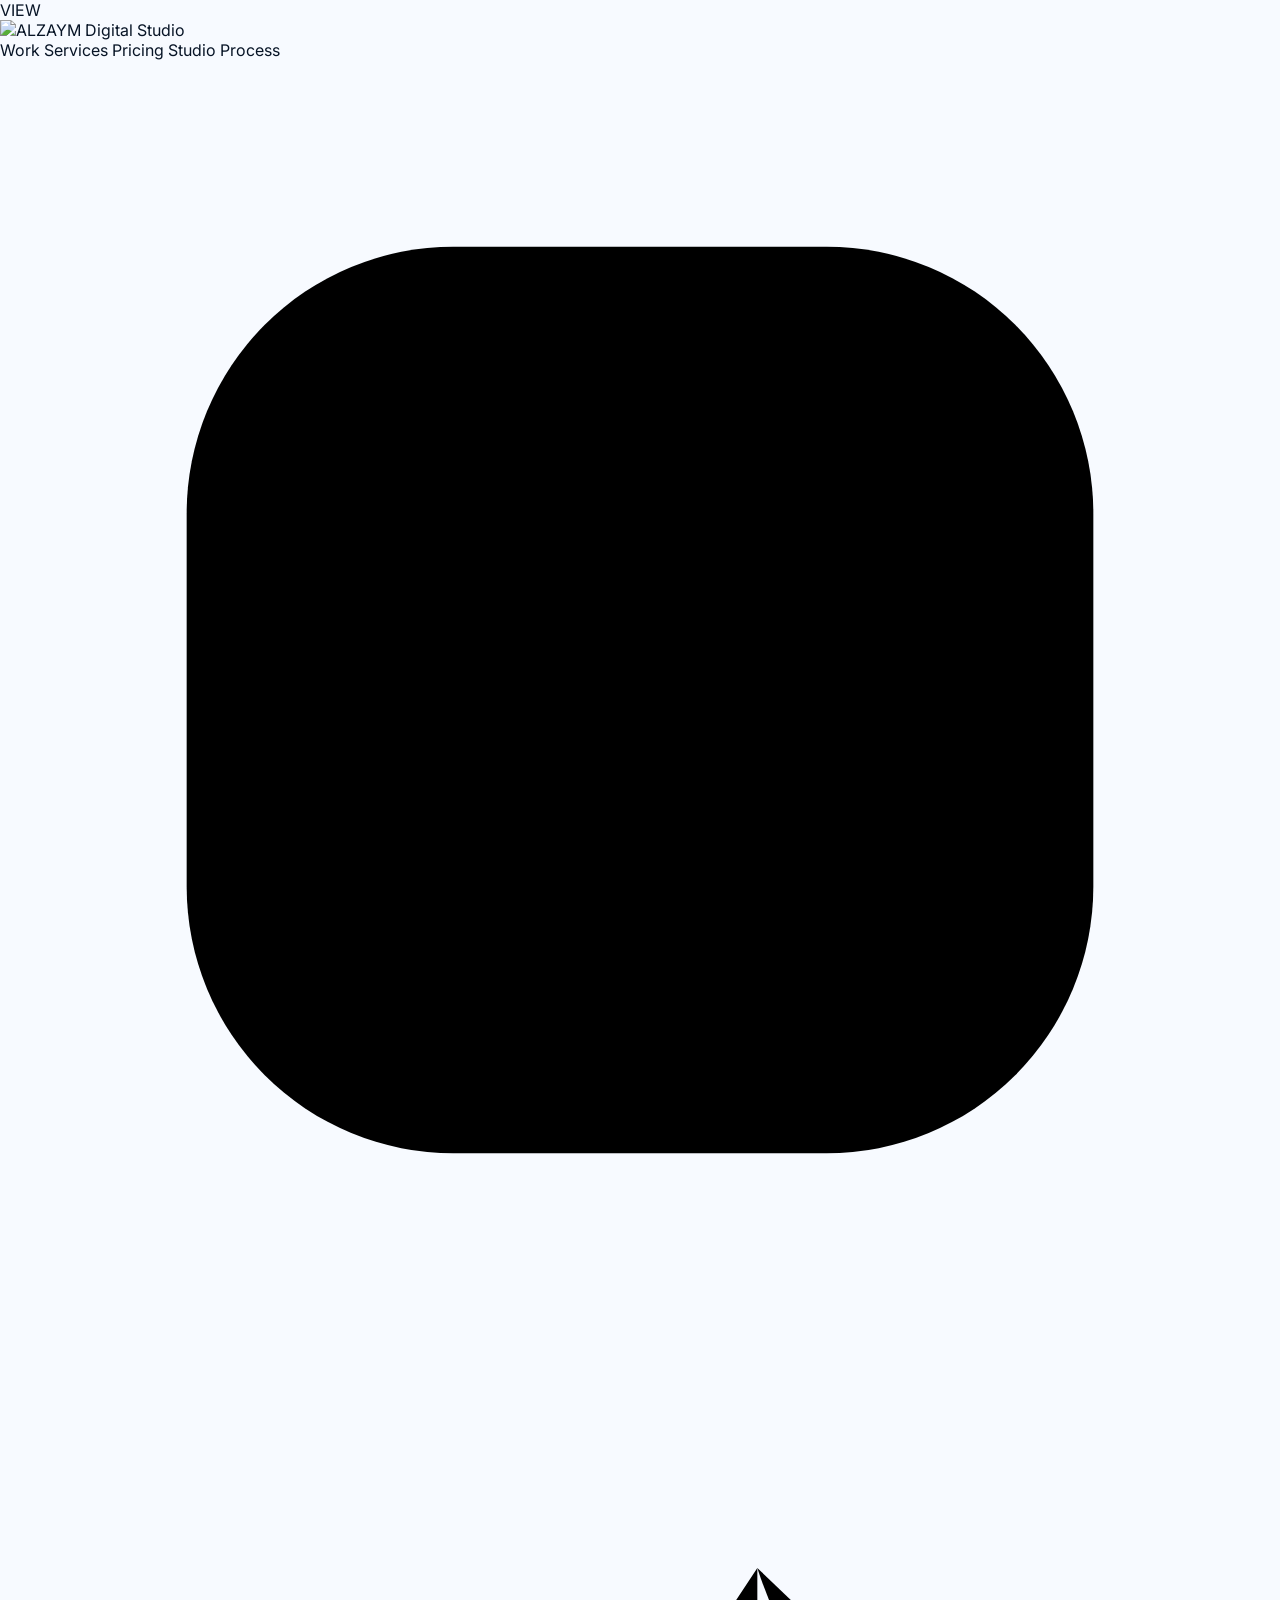
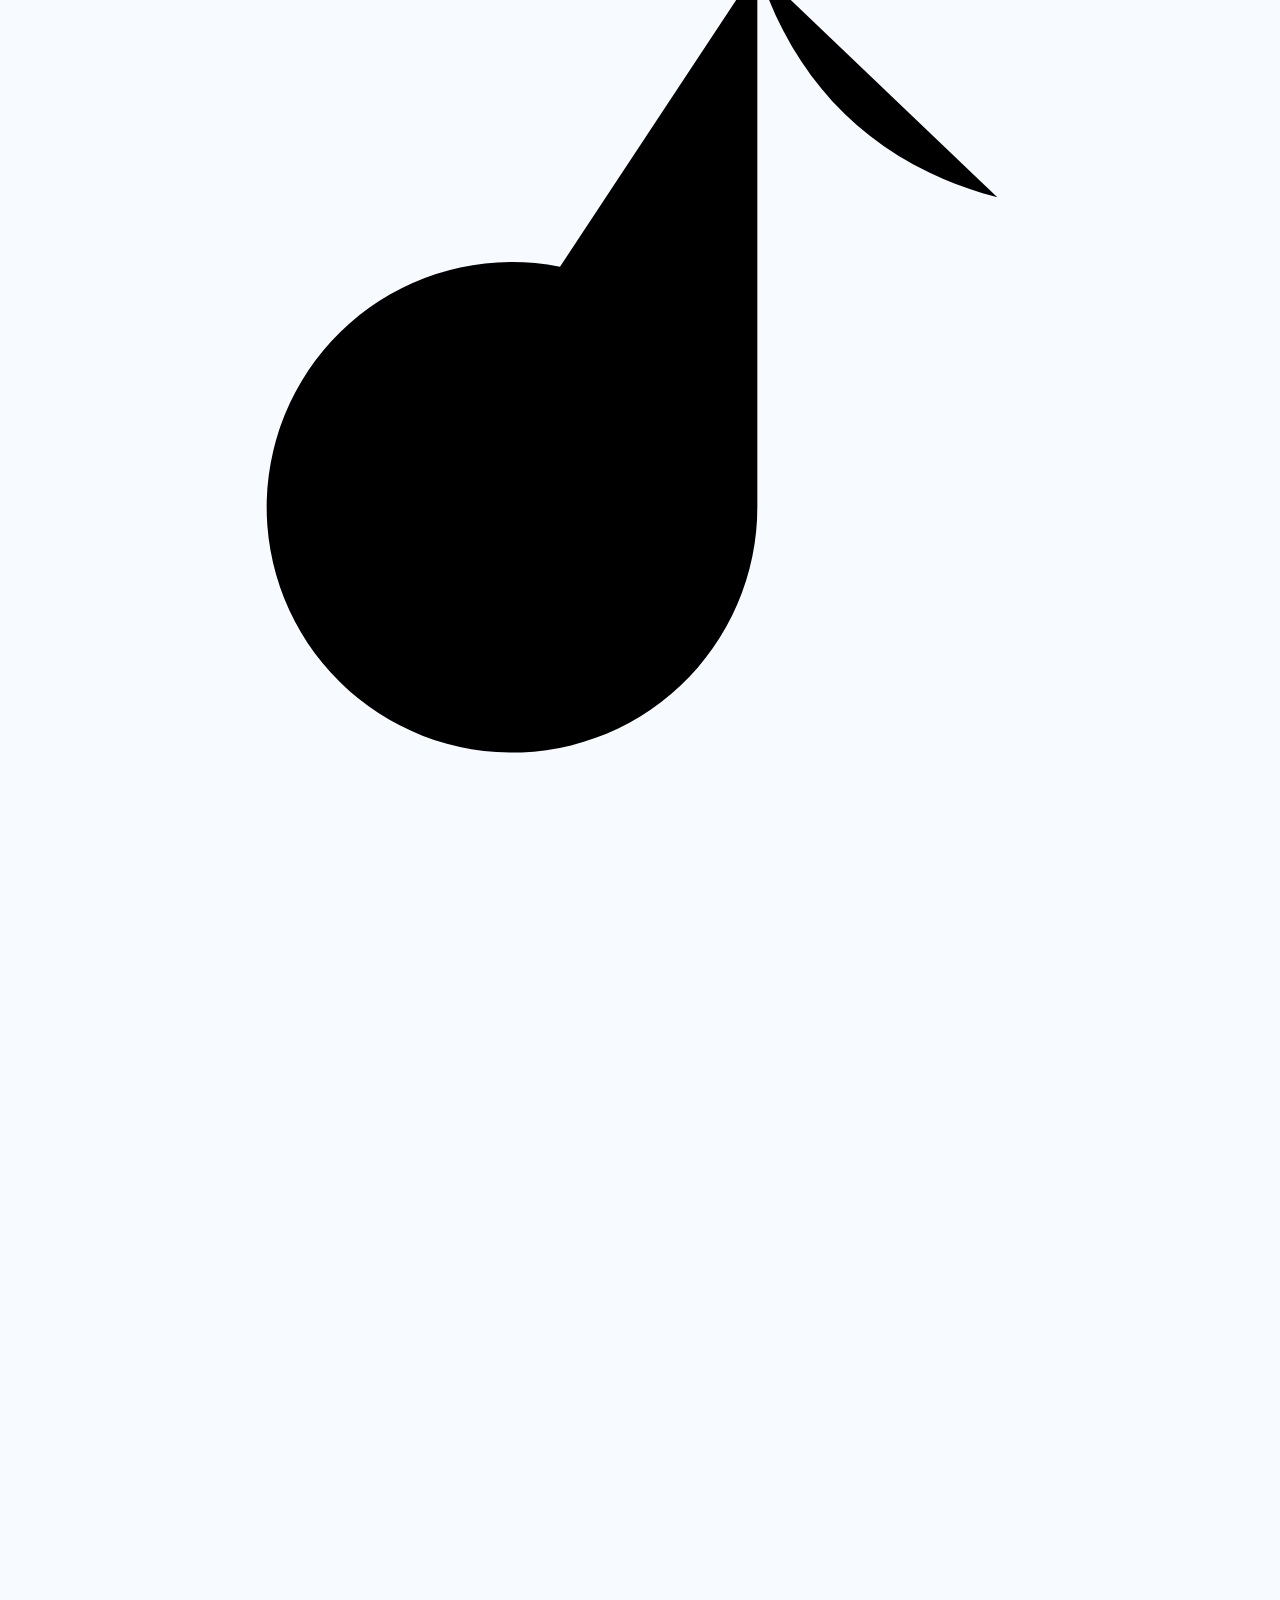
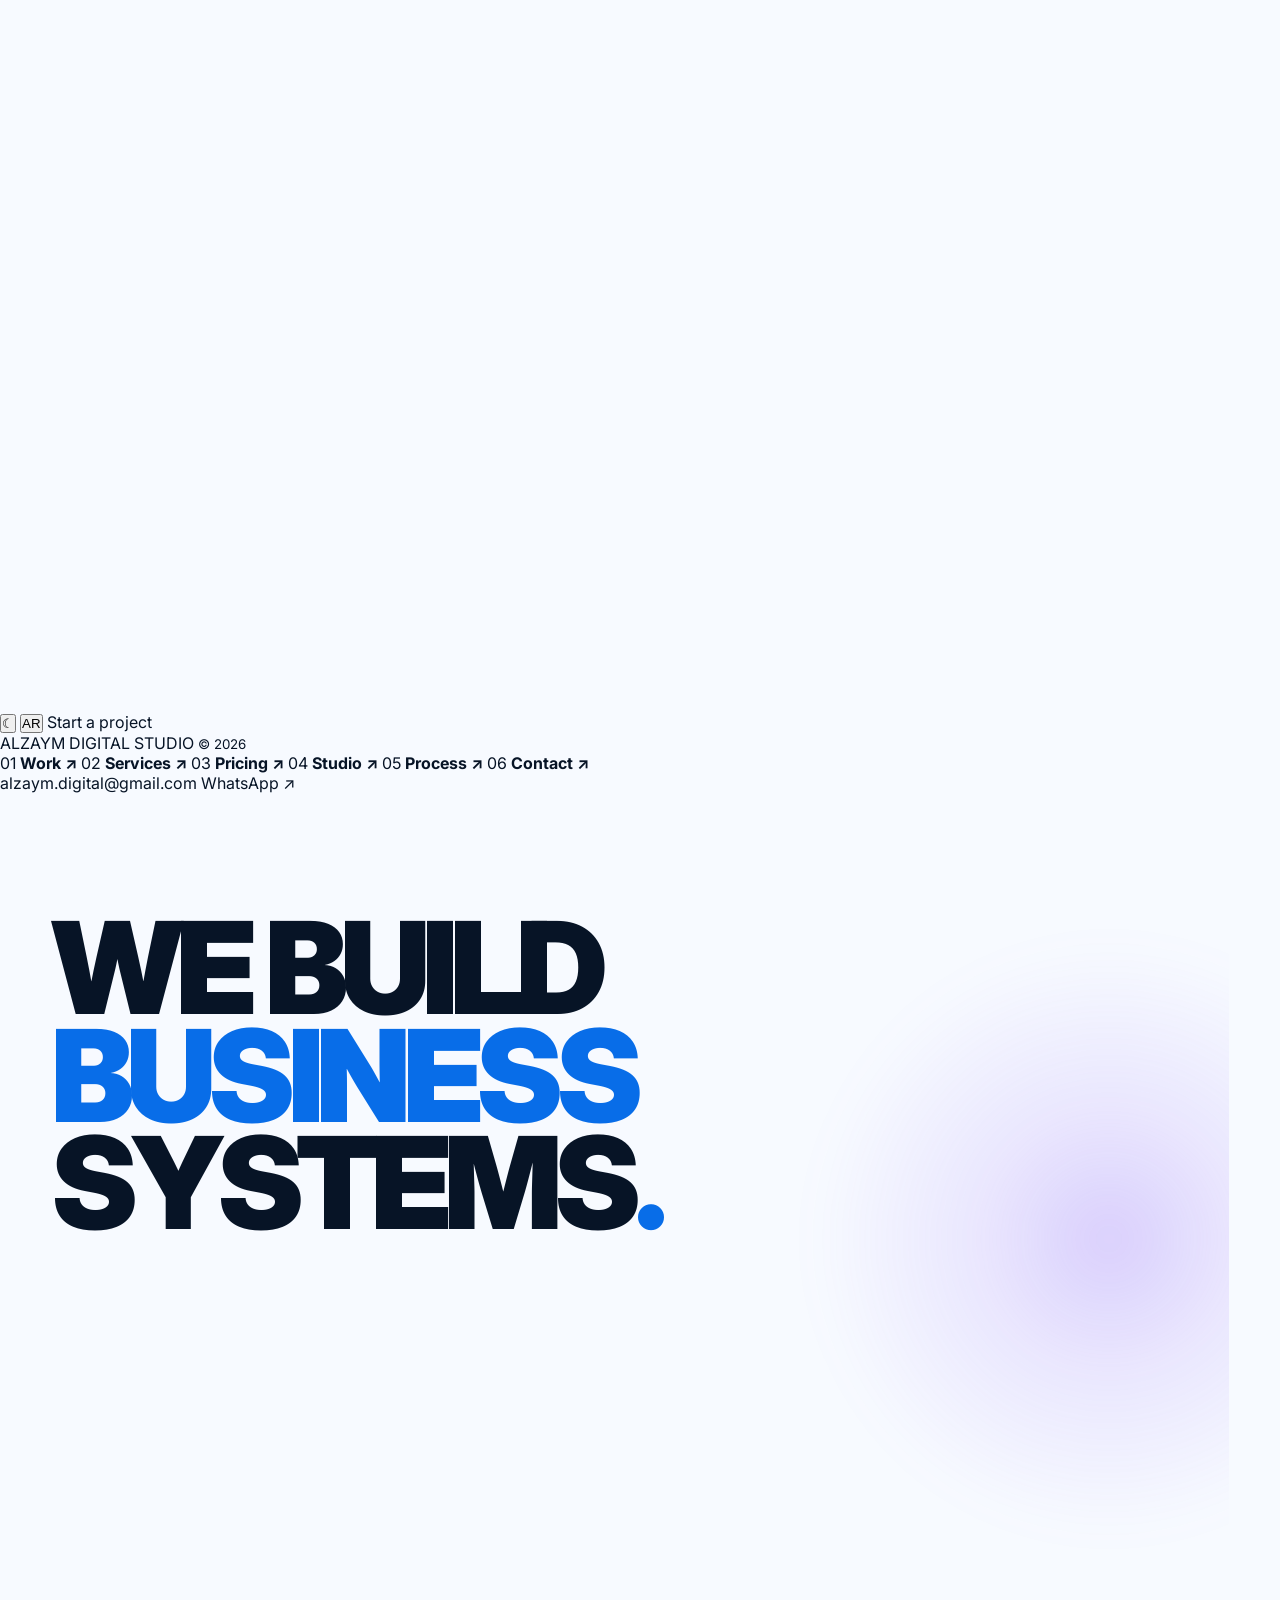
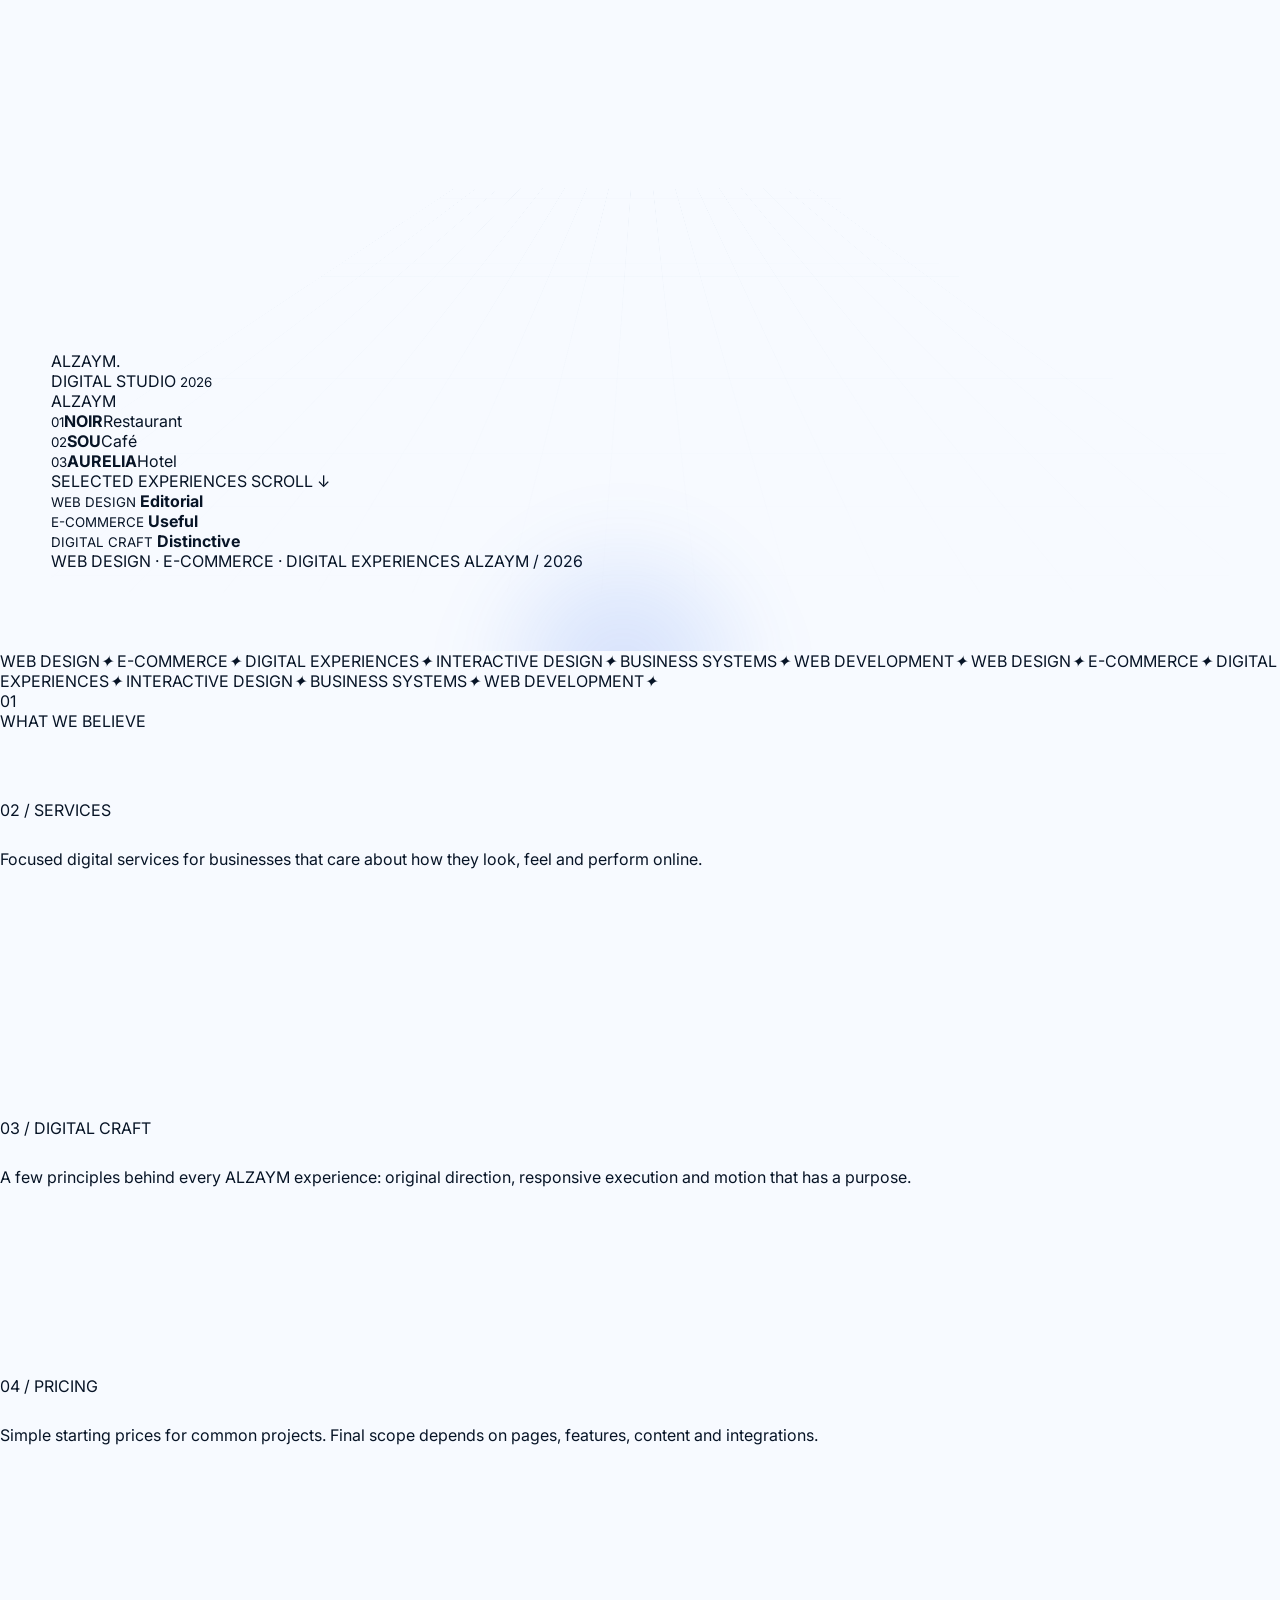
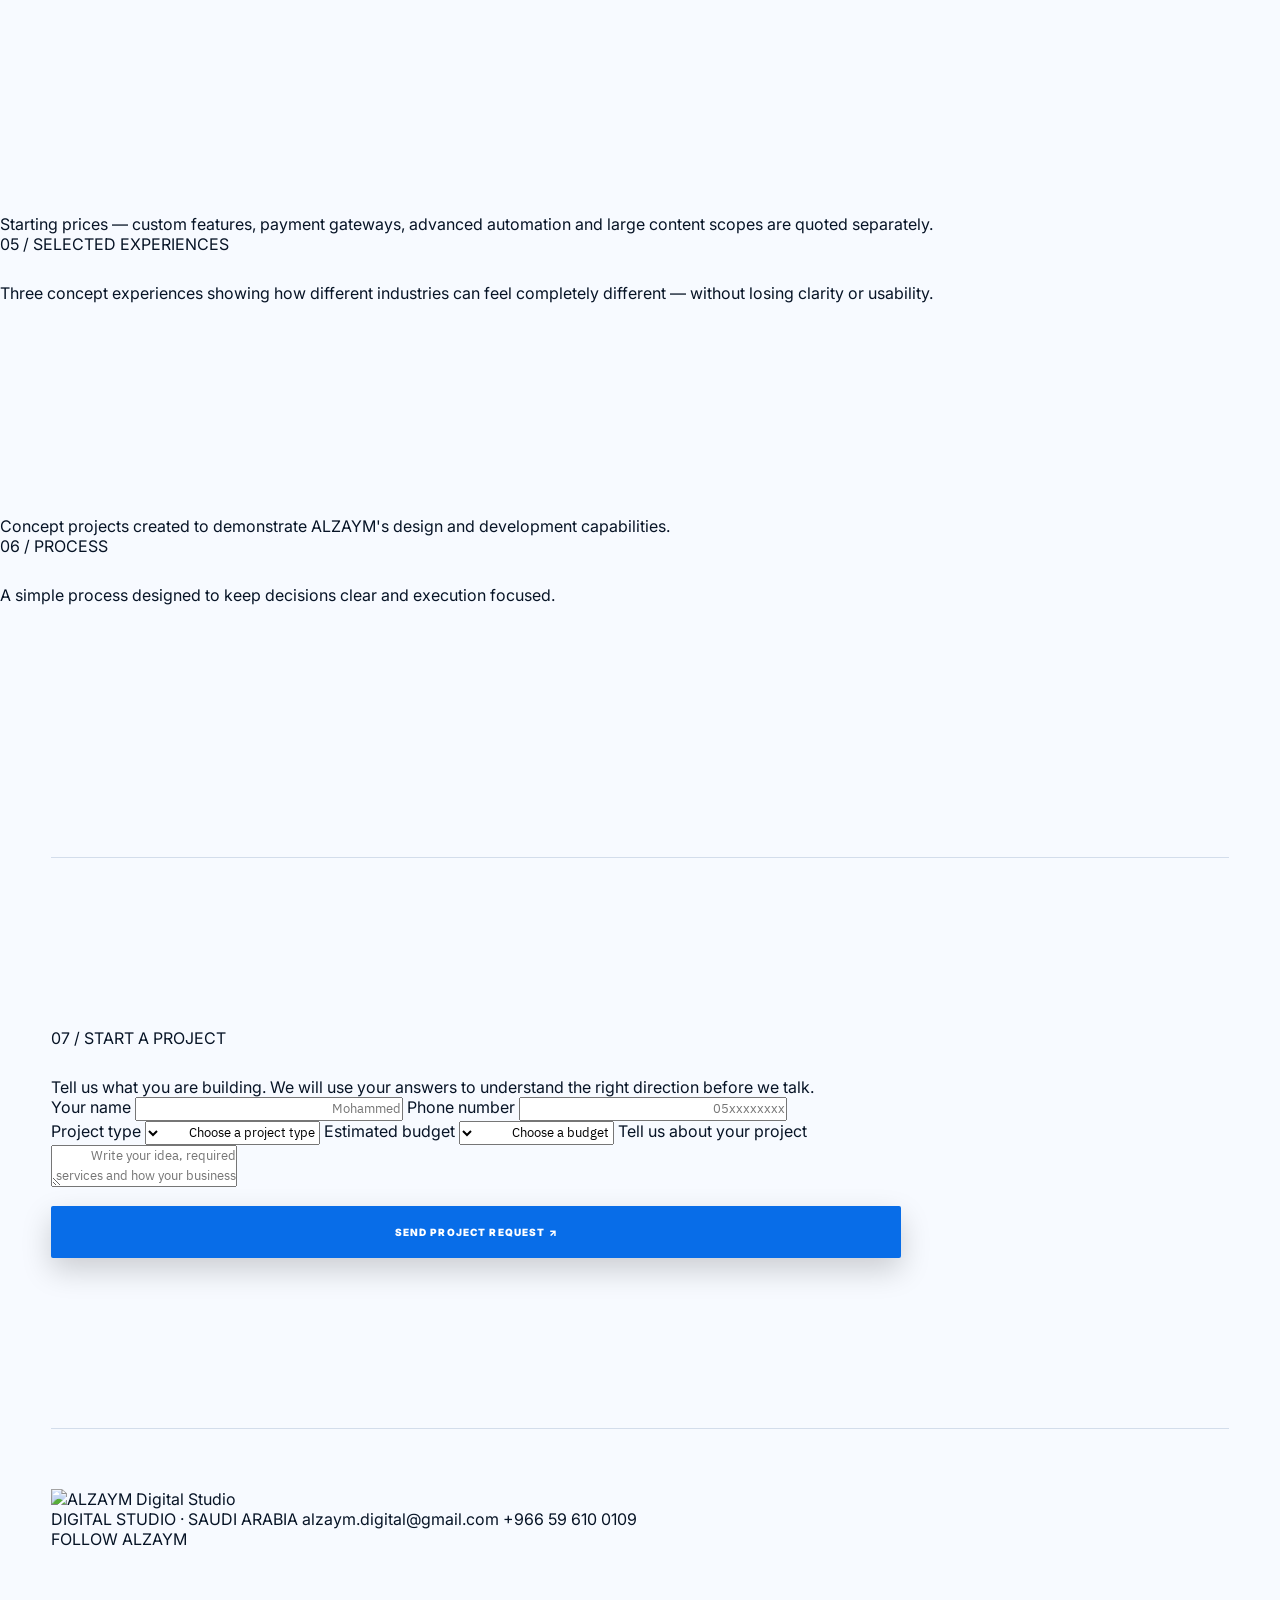
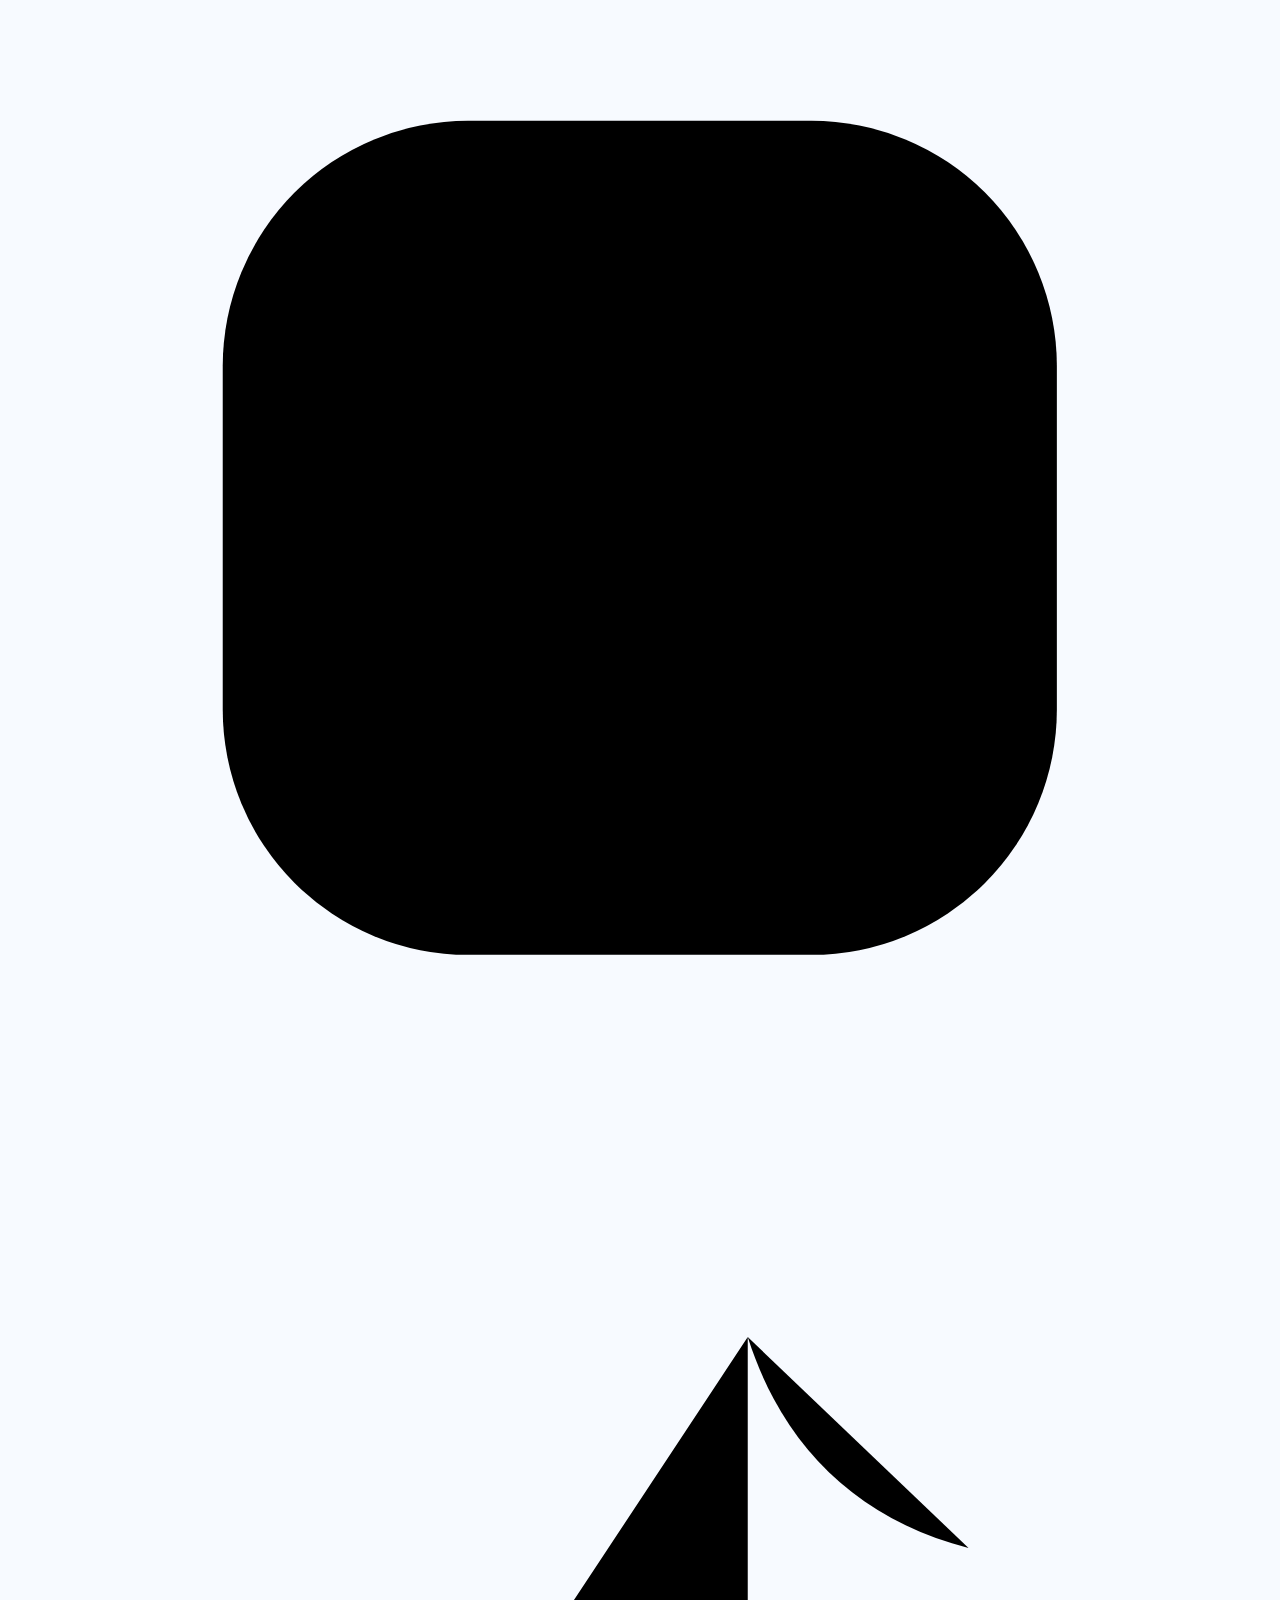
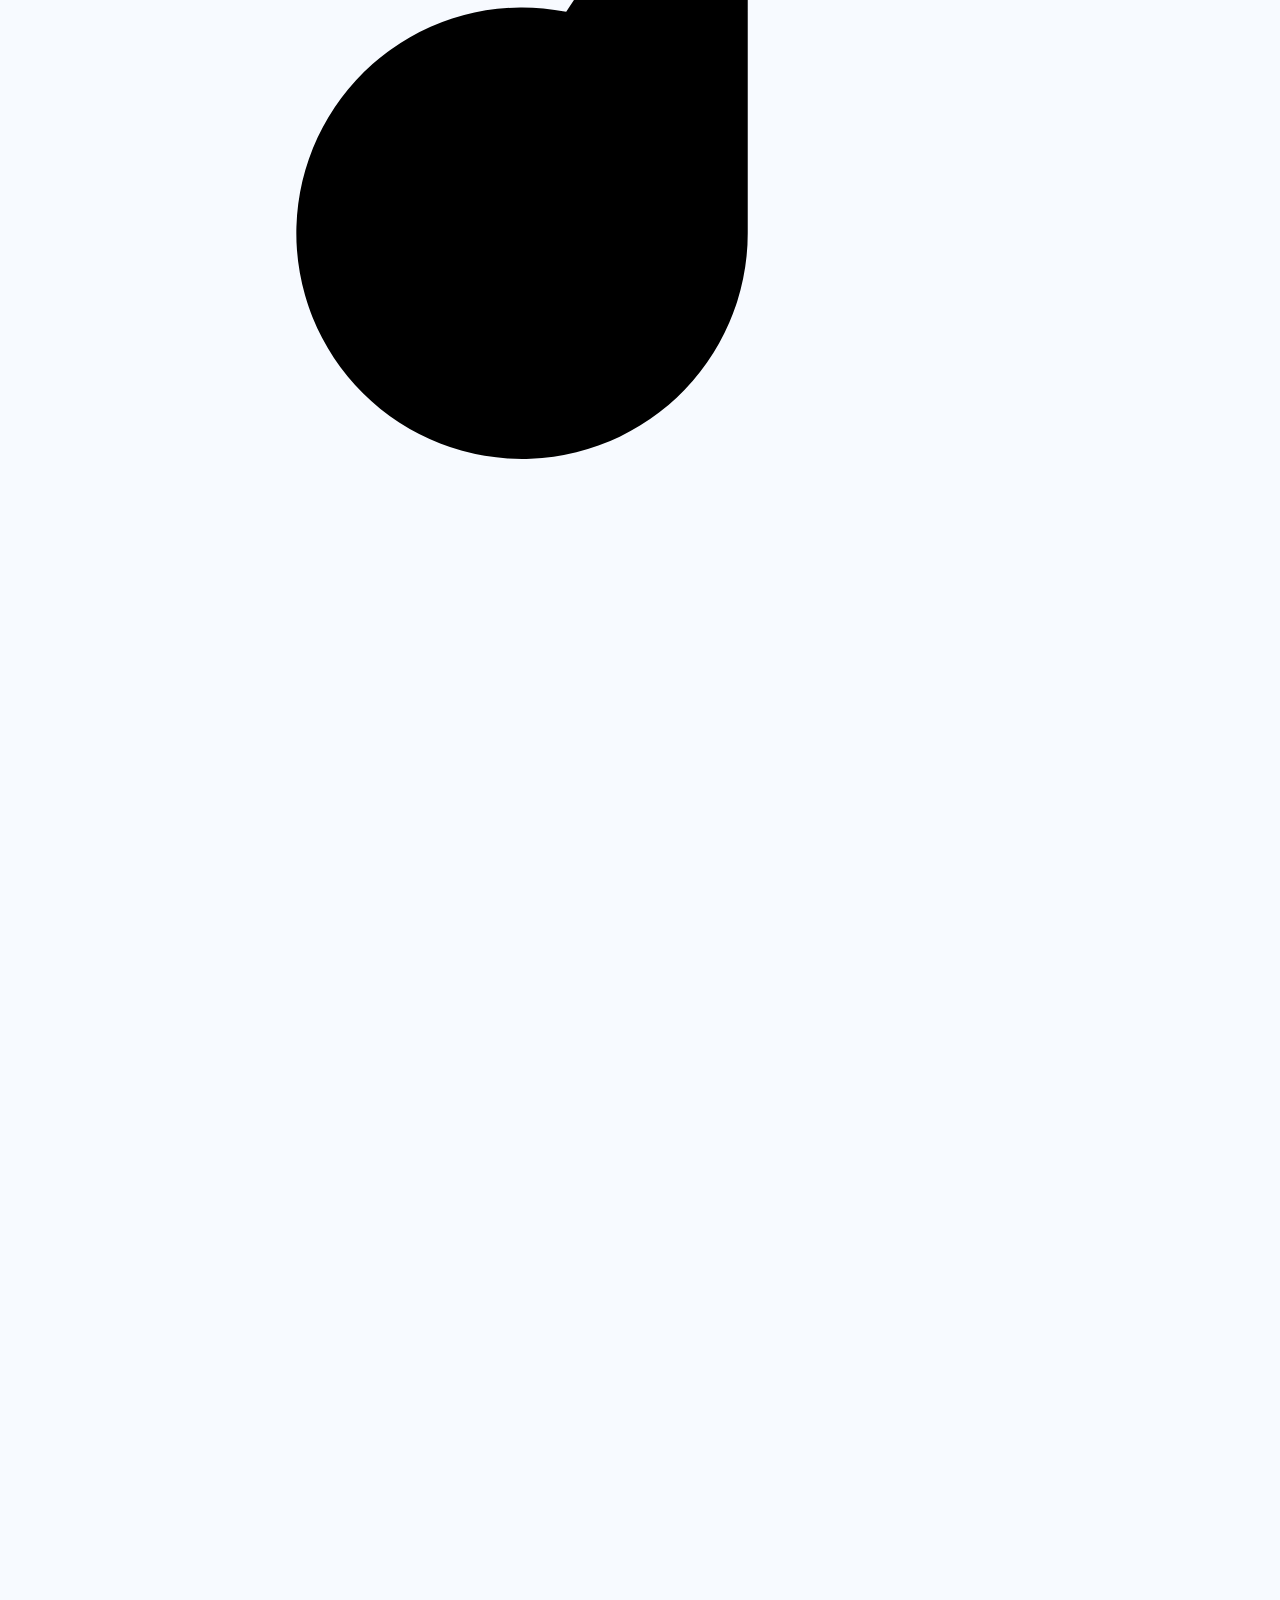
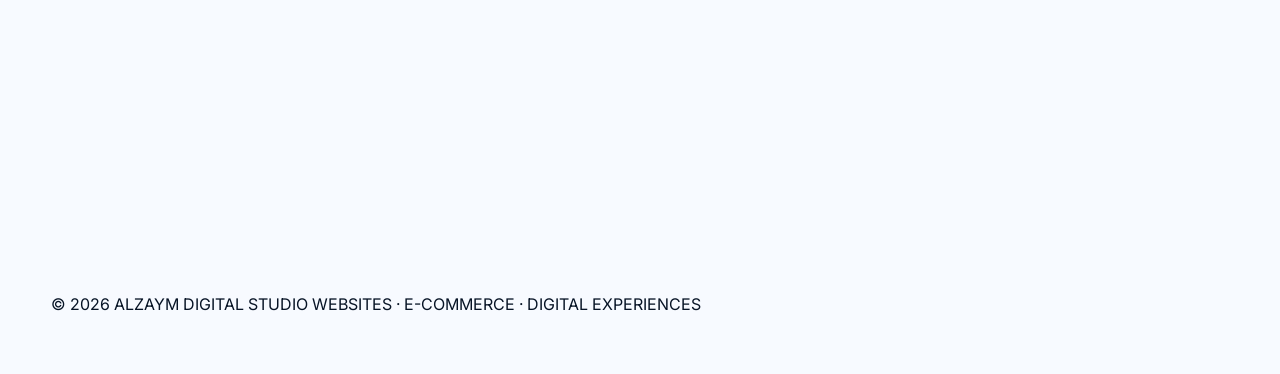
==== index.html @ ff6ffda8 "Update print statement from 'Hello' to 'Goodbye'" ====
<!DOCTYPE html>
<html lang="en" data-theme="dark">
<head>
  <meta charset="UTF-8">
  <meta name="viewport" content="width=device-width, initial-scale=1.0">

  <title>ALZAYM Digital Studio — Websites, E-commerce & Digital Experiences</title>
  <meta name="description" content="ALZAYM Digital Studio creates premium websites, e-commerce experiences and digital products for ambitious businesses in Saudi Arabia and beyond.">
  <meta name="author" content="ALZAYM Digital Studio">
  <meta name="robots" content="index, follow">

  <meta property="og:title" content="ALZAYM Digital Studio">
  <meta property="og:description" content="Websites, e-commerce and digital experiences with a distinctive point of view.">
  <meta property="og:type" content="website">

  <link rel="preconnect" href="https://fonts.googleapis.com">
  <link rel="preconnect" href="https://fonts.gstatic.com" crossorigin>
  <link href="https://fonts.googleapis.com/css2?family=DM+Sans:wght@300;400;500;600;700&family=IBM+Plex+Sans+Arabic:wght@300;400;500;600;700&family=Playfair+Display:ital,wght@0,500;1,500&display=swap" rel="stylesheet">

  <link rel="stylesheet" href="style.css">
</head>

<body>
  <div class="loader" id="loader">
    <img class="loader-logo" src="assets/alzaym-logo.png" alt="ALZAYM Digital Studio logo">
    <div class="loader-track"><i></i></div>
    <small>DIGITAL STUDIO</small>
  </div>

  <div class="cursor" id="cursor" aria-hidden="true"><span>VIEW</span></div>

  <header class="site-header" id="siteHeader">
    <a class="brand brand-logo" href="#home" aria-label="ALZAYM home"><img src="assets/alzaym-logo.png" alt="ALZAYM Digital Studio"></a>

    <nav class="desktop-nav" aria-label="Primary navigation">
      <a href="#work" data-copy-en="Work" data-copy-ar="الأعمال">Work</a>
      <a href="#services" data-copy-en="Services" data-copy-ar="الخدمات">Services</a>
      <a href="#pricing" data-copy-en="Pricing" data-copy-ar="الأسعار">Pricing</a>
      <a href="#studio" data-copy-en="Studio" data-copy-ar="الاستوديو">Studio</a>
      <a href="#process" data-copy-en="Process" data-copy-ar="الخطوات">Process</a>
    </nav>

    <div class="header-actions">

      <div class="social-links social-links-top" aria-label="Social media">
        <a class="social-icon" href="https://www.instagram.com/alzaym.digital" target="_blank" rel="noopener noreferrer" aria-label="ALZAYM on Instagram" title="Instagram">
          <svg viewBox="0 0 24 24" aria-hidden="true">
            <rect x="3.5" y="3.5" width="17" height="17" rx="5"></rect>
            <circle cx="12" cy="12" r="4"></circle>
            <circle class="fill-dot" cx="17.4" cy="6.7" r="1"></circle>
          </svg>
        </a>
        <a class="social-icon" href="https://www.tiktok.com/@alzaym.digital" target="_blank" rel="noopener noreferrer" aria-label="ALZAYM on TikTok" title="TikTok">
          <svg viewBox="0 0 24 24" aria-hidden="true">
            <path d="M14.2 4.2v10.1a4.6 4.6 0 1 1-3.7-4.5"></path>
            <path d="M14.2 4.2c.7 2.2 2.2 3.7 4.5 4.3"></path>
          </svg>
        </a>
        <a class="social-icon" href="https://x.com/alzaym_digital?s=11" target="_blank" rel="noopener noreferrer" aria-label="ALZAYM on X" title="X">
          <svg viewBox="0 0 24 24" aria-hidden="true">
            <path d="M5 4.5 19 19.5"></path>
            <path d="M19 4.5 5 19.5"></path>
          </svg>
        </a>
      </div>
      <button class="round-control" id="themeToggle" type="button" aria-label="Switch color theme">
        <span id="themeIcon">◐</span>
      </button>

      <button class="lang-control" id="languageToggle" type="button" aria-label="Switch language">
        AR
      </button>

      <a class="start-project" href="#project-form"
         data-copy-en="Start a project"
         data-copy-ar="ابدأ مشروعك">Start a project</a>

      <button class="menu-toggle" id="menuToggle" type="button"
              aria-label="Open menu" aria-expanded="false">
        <span></span><span></span>
      </button>
    </div>
  </header>

  <div class="mobile-menu" id="mobileMenu" aria-hidden="true">
    <div class="mobile-menu-inner">
      <div class="mobile-menu-top">
        <span>ALZAYM DIGITAL STUDIO</span>
        <small>© 2026</small>
      </div>

      <nav>
        <a href="#work">
          <span>01</span>
          <strong data-copy-en="Work" data-copy-ar="الأعمال">Work</strong>
          <b>↗</b>
        </a>
        <a href="#services">
          <span>02</span>
          <strong data-copy-en="Services" data-copy-ar="الخدمات">Services</strong>
          <b>↗</b>
        </a>
        <a href="#pricing">
          <span>03</span>
          <strong data-copy-en="Pricing" data-copy-ar="الأسعار">Pricing</strong>
          <b>↗</b>
        </a>
        <a href="#studio">
          <span>04</span>
          <strong data-copy-en="Studio" data-copy-ar="الاستوديو">Studio</strong>
          <b>↗</b>
        </a>
        <a href="#process">
          <span>05</span>
          <strong data-copy-en="Process" data-copy-ar="الخطوات">Process</strong>
          <b>↗</b>
        </a>
        <a href="#project-form">
          <span>06</span>
          <strong data-copy-en="Contact" data-copy-ar="تواصل">Contact</strong>
          <b>↗</b>
        </a>
      </nav>

      <div class="mobile-menu-foot">
        <a href="mailto:alzaym.digital@gmail.com">alzaym.digital@gmail.com</a>
        <a href="https://wa.me/966596100109" target="_blank" rel="noopener">WhatsApp ↗</a>
      </div>
    </div>
  </div>

  <main>
    <section class="hero" id="home">
      <div class="hero-grid" aria-hidden="true"></div>
      <div class="hero-ambient hero-ambient-a" aria-hidden="true"></div>
      <div class="hero-ambient hero-ambient-b" aria-hidden="true"></div>

      <div class="hero-copy">
        <p class="eyebrow reveal"
           data-copy-en="INDEPENDENT DIGITAL STUDIO · SAUDI ARABIA"
           data-copy-ar="استوديو رقمي مستقل · المملكة العربية السعودية">
          INDEPENDENT DIGITAL STUDIO · SAUDI ARABIA
        </p>

        <h1 class="hero-title" aria-label="We create digital experiences">
          <span class="title-mask"><span data-copy-en="WE CREATE" data-copy-ar="نصنع">WE CREATE</span></span>
          <span class="title-mask"><span data-copy-en="DIGITAL" data-copy-ar="تجارب">DIGITAL</span></span>
          <span class="title-mask serif"><em data-copy-en="Experiences." data-copy-ar="رقمية.">Experiences.</em></span>
        </h1>

        <p class="hero-description reveal"
           data-copy-en="Premium websites, e-commerce and digital products shaped around your brand — designed to feel distinctive, useful and memorable."
           data-copy-ar="نصمم مواقع ومتاجر ومنتجات رقمية راقية مبنية حول هوية مشروعك، لتكون مميزة وعملية وسهلة التذكر.">
          Premium websites, e-commerce and digital products shaped around your brand — designed to feel distinctive, useful and memorable.
        </p>

        <div class="hero-actions reveal">
          <a class="primary-cta" href="#work"
             data-copy-en="Explore what we can build"
             data-copy-ar="اكتشف ما يمكننا بناؤه">
            Explore what we can build
          </a>

          <a class="text-cta" href="#project-form"
             data-copy-en="Start a project ↗"
             data-copy-ar="ابدأ مشروعك ↗">
            Start a project ↗
          </a>
        </div>
      </div>

      <div class="gateway" id="gateway" aria-hidden="true">
        <div class="gateway-orbit orbit-one"></div>
        <div class="gateway-orbit orbit-two"></div>

        <div class="gateway-stage" id="gatewayStage">
          <div class="device">
            <div class="device-cap">
              <span>ALZAYM.</span>
              <i></i>
            </div>

            <div class="device-screen">
              <div class="screen-head">
                <span>DIGITAL STUDIO</span>
                <small>2026</small>
              </div>

              <div class="screen-title">ALZAYM</div>
              <div class="screen-rule"></div>

              <div class="screen-projects">
                <div class="mini-project mini-noir">
                  <small>01</small><strong>NOIR</strong><span>Restaurant</span>
                </div>
                <div class="mini-project mini-sou">
                  <small>02</small><strong>SOU</strong><span>Café</span>
                </div>
                <div class="mini-project mini-aurelia">
                  <small>03</small><strong>AURELIA</strong><span>Hotel</span>
                </div>
              </div>

              <div class="screen-footer">
                <span>SELECTED EXPERIENCES</span>
                <span>SCROLL ↓</span>
              </div>
            </div>
          </div>

          <div class="glass-tag tag-one">
            <small>WEB DESIGN</small>
            <strong>Editorial</strong>
          </div>

          <div class="glass-tag tag-two">
            <small>E-COMMERCE</small>
            <strong>Useful</strong>
          </div>

          <div class="glass-tag tag-three">
            <small>DIGITAL CRAFT</small>
            <strong>Distinctive</strong>
          </div>
        </div>
      </div>

      <div class="hero-bottomline">
        <span>WEB DESIGN · E-COMMERCE · DIGITAL EXPERIENCES</span>
        <span>ALZAYM / 2026</span>
      </div>
    </section>

    <section class="marquee" aria-label="ALZAYM services">
      <div class="marquee-track">
        <span>WEB DESIGN</span><i>✦</i>
        <span>E-COMMERCE</span><i>✦</i>
        <span>DIGITAL EXPERIENCES</span><i>✦</i>
        <span>INTERACTIVE DESIGN</span><i>✦</i>
        <span>BUSINESS SYSTEMS</span><i>✦</i>
        <span>WEB DEVELOPMENT</span><i>✦</i>

        <span>WEB DESIGN</span><i>✦</i>
        <span>E-COMMERCE</span><i>✦</i>
        <span>DIGITAL EXPERIENCES</span><i>✦</i>
        <span>INTERACTIVE DESIGN</span><i>✦</i>
        <span>BUSINESS SYSTEMS</span><i>✦</i>
        <span>WEB DEVELOPMENT</span><i>✦</i>
      </div>
    </section>

    <section class="studio-intro page-section" id="studio">
      <div class="section-index">01</div>

      <div class="intro-heading">
        <p class="section-kicker"
           data-copy-en="WHAT WE BELIEVE"
           data-copy-ar="فلسفتنا">WHAT WE BELIEVE</p>

        <h2 class="section-title reveal">
          <span data-copy-en="NOT JUST" data-copy-ar="ليس مجرد">NOT JUST</span>
          <em data-copy-en="another website." data-copy-ar="موقع آخر.">another website.</em>
        </h2>
      </div>

      <p class="section-copy reveal"
         data-copy-en="We design digital experiences with a clear point of view. Every page, interaction and transition should feel intentional — never generic, never copied, never made just to fill space."
         data-copy-ar="نصمم التجربة الرقمية برؤية واضحة. كل صفحة وحركة وانتقال لها سبب، بعيدًا عن القوالب المكررة والتفاصيل التي لا تخدم المشروع.">
        We design digital experiences with a clear point of view. Every page, interaction and transition should feel intentional — never generic, never copied, never made just to fill space.
      </p>
    </section>

    <section class="services-section page-section" id="services">
      <div class="section-head">
        <div>
          <span class="section-kicker">02 / SERVICES</span>
          <h2 class="section-title reveal">
            <span data-copy-en="WHAT WE" data-copy-ar="ماذا">WHAT WE</span>
            <em data-copy-en="build." data-copy-ar="نبني.">build.</em>
          </h2>
        </div>

        <p data-copy-en="Focused digital services for businesses that care about how they look, feel and perform online."
           data-copy-ar="خدمات رقمية مركزة للمشاريع التي تهتم بالشكل والتجربة والأداء على الإنترنت.">
          Focused digital services for businesses that care about how they look, feel and perform online.
        </p>
      </div>

      <div class="service-grid">
        <article class="service-card reveal">
          <span class="service-number">01</span>
          <div>
            <h3 data-copy-en="Websites" data-copy-ar="المواقع">Websites</h3>
            <p data-copy-en="Custom websites with strong visual direction, responsive layouts and purposeful interactions."
               data-copy-ar="مواقع مخصصة بهوية بصرية قوية، تصميم متجاوب وتفاعلات مدروسة.">
              Custom websites with strong visual direction, responsive layouts and purposeful interactions.
            </p>
          </div>
          <b>↗</b>
        </article>

        <article class="service-card reveal">
          <span class="service-number">02</span>
          <div>
            <h3 data-copy-en="E-commerce" data-copy-ar="المتاجر الإلكترونية">E-commerce</h3>
            <p data-copy-en="Online stores designed around browsing, trust, checkout and a smoother buying experience."
               data-copy-ar="متاجر إلكترونية مبنية حول سهولة التصفح والثقة والدفع وتجربة شراء أفضل.">
              Online stores designed around browsing, trust, checkout and a smoother buying experience.
            </p>
          </div>
          <b>↗</b>
        </article>

        <article class="service-card reveal">
          <span class="service-number">03</span>
          <div>
            <h3 data-copy-en="Digital systems" data-copy-ar="الأنظمة الرقمية">Digital systems</h3>
            <p data-copy-en="Useful digital tools for ordering, loyalty, delivery, dashboards and business workflows."
               data-copy-ar="أدوات رقمية عملية للطلبات والولاء والتوصيل ولوحات التحكم وسير العمل.">
              Useful digital tools for ordering, loyalty, delivery, dashboards and business workflows.
            </p>
          </div>
          <b>↗</b>
        </article>
      </div>
    </section>


    <section class="capabilities-section page-section" id="capabilities">
      <div class="section-head">
        <div>
          <span class="section-kicker">03 / DIGITAL CRAFT</span>
          <h2 class="section-title reveal">
            <span data-copy-en="BUILT WITH" data-copy-ar="مصمم">BUILT WITH</span>
            <em data-copy-en="intention." data-copy-ar="بعناية.">intention.</em>
          </h2>
        </div>
        <p
          data-copy-en="A few principles behind every ALZAYM experience: original direction, responsive execution and motion that has a purpose."
          data-copy-ar="ثلاثة مبادئ خلف كل تجربة من ALZAYM: اتجاه بصري أصلي، تنفيذ متجاوب، وحركة لها وظيفة واضحة.">
          A few principles behind every ALZAYM experience: original direction, responsive execution and motion that has a purpose.
        </p>
      </div>

      <div class="glow-card-grid">
        <article class="glow-feature reveal" style="--card-gradient:linear-gradient(137deg,#C66A43 0%,#D9A37B 48%,#B79762 100%)">
          <div class="glow-feature-aura"></div>
          <div class="glow-feature-card">
            <div class="glow-icon" aria-hidden="true">↗</div>
            <div>
              <h3 data-copy-en="Original direction" data-copy-ar="اتجاه أصلي">Original direction</h3>
              <p data-copy-en="No recycled AI look. Every project gets its own composition, typography and visual system."
                 data-copy-ar="لا نعتمد مظهرًا مكررًا. كل مشروع يحصل على تكوين وخطوط ونظام بصري يناسب هويته.">
                No recycled AI look. Every project gets its own composition, typography and visual system.
              </p>
            </div>
          </div>
        </article>

        <article class="glow-feature reveal" style="--card-gradient:linear-gradient(137deg,#F2EEE6 0%,#B79762 46%,#747963 100%)">
          <div class="glow-feature-aura"></div>
          <div class="glow-feature-card">
            <div class="glow-icon" aria-hidden="true">◇</div>
            <div>
              <h3 data-copy-en="Every screen" data-copy-ar="لكل شاشة">Every screen</h3>
              <p data-copy-en="Desktop, tablet and mobile are designed as one experience — not a desktop page squeezed smaller."
                 data-copy-ar="الكمبيوتر والجهاز اللوحي والجوال تُصمم كتجربة واحدة، وليس مجرد تصغير لصفحة الكمبيوتر.">
                Desktop, tablet and mobile are designed as one experience — not a desktop page squeezed smaller.
              </p>
            </div>
          </div>
        </article>

        <article class="glow-feature reveal" style="--card-gradient:linear-gradient(137deg,#747963 0%,#AFA07B 48%,#C66A43 100%)">
          <div class="glow-feature-aura"></div>
          <div class="glow-feature-card">
            <div class="glow-icon" aria-hidden="true">✦</div>
            <div>
              <h3 data-copy-en="Motion with purpose" data-copy-ar="حركة لها هدف">Motion with purpose</h3>
              <p data-copy-en="Depth, hover and scroll transitions guide attention without turning the site into a visual distraction."
                 data-copy-ar="العمق والهوفر وحركات التمرير توجه الانتباه بدون أن تتحول التجربة إلى تشتيت بصري.">
                Depth, hover and scroll transitions guide attention without turning the site into a visual distraction.
              </p>
            </div>
          </div>
        </article>
      </div>
    </section>

    <section class="pricing-section page-section" id="pricing">
      <div class="section-head pricing-head">
        <div>
          <span class="section-kicker">04 / PRICING</span>
          <h2 class="section-title reveal">
            <span data-copy-en="CLEAR START." data-copy-ar="بداية واضحة.">CLEAR START.</span>
            <em data-copy-en="Fair pricing." data-copy-ar="وسعر منطقي.">Fair pricing.</em>
          </h2>
        </div>
        <p
          data-copy-en="Simple starting prices for common projects. Final scope depends on pages, features, content and integrations."
          data-copy-ar="أسعار بداية واضحة للمشاريع الشائعة. السعر النهائي يعتمد على عدد الصفحات والخصائص والمحتوى والربط المطلوب.">
          Simple starting prices for common projects. Final scope depends on pages, features, content and integrations.
        </p>
      </div>

      <div class="pricing-list">
        <article class="price-row reveal">
          <span class="price-index">01</span>
          <div class="price-name">
            <small data-copy-en="STARTER" data-copy-ar="البداية">STARTER</small>
            <h3 data-copy-en="Professional Website" data-copy-ar="موقع احترافي">Professional Website</h3>
            <p data-copy-en="A polished website for a personal brand, service or small business."
               data-copy-ar="موقع احترافي للعلامة الشخصية أو الخدمات أو المشاريع الصغيرة.">
              A polished website for a personal brand, service or small business.
            </p>
          </div>
          <div class="price-amount"><strong>525</strong><span>SAR</span></div>
          <a href="#project-form" class="price-action">START ↗</a>
        </article>

        <article class="price-row featured reveal">
          <span class="price-index">02</span>
          <div class="price-name">
            <small data-copy-en="COMMERCE" data-copy-ar="المتجر">COMMERCE</small>
            <h3 data-copy-en="E-commerce Store" data-copy-ar="متجر إلكتروني">E-commerce Store</h3>
            <p data-copy-en="A complete online store experience for products, ordering and payments."
               data-copy-ar="تجربة متجر إلكتروني متكاملة للمنتجات والطلبات وخيارات الدفع.">
              A complete online store experience for products, ordering and payments.
            </p>
          </div>
          <div class="price-amount"><strong>929</strong><span>SAR</span></div>
          <a href="#project-form" class="price-action">START ↗</a>
        </article>

        <article class="price-row reveal">
          <span class="price-index">03</span>
          <div class="price-name">
            <small data-copy-en="ADVANCED" data-copy-ar="المتقدم">ADVANCED</small>
            <h3 data-copy-en="App / Business System" data-copy-ar="تطبيق / نظام أعمال">App / Business System</h3>
            <p data-copy-en="A starting point for dashboards, ordering systems, internal tools and custom web apps."
               data-copy-ar="سعر بداية للوحات التحكم وأنظمة الطلب والأدوات الداخلية وتطبيقات الويب المخصصة.">
              A starting point for dashboards, ordering systems, internal tools and custom web apps.
            </p>
          </div>
          <div class="price-amount"><strong>1,424</strong><span>SAR</span></div>
          <a href="#project-form" class="price-action">START ↗</a>
        </article>
      </div>

      <p class="pricing-note"
         data-copy-en="Starting prices — custom features, payment gateways, advanced automation and large content scopes are quoted separately."
         data-copy-ar="هذه أسعار بداية — الخصائص المخصصة وبوابات الدفع والأتمتة المتقدمة والمحتوى الكبير تُسعّر حسب نطاق المشروع.">
        Starting prices — custom features, payment gateways, advanced automation and large content scopes are quoted separately.
      </p>
    </section>

    <section class="work-section page-section" id="work">
      <div class="section-head work-head">
        <div>
          <span class="section-kicker">05 / SELECTED EXPERIENCES</span>
          <h2 class="section-title reveal">
            <span data-copy-en="EXPLORE WHAT" data-copy-ar="اكتشف ما">EXPLORE WHAT</span>
            <em data-copy-en="we can build." data-copy-ar="يمكننا بناؤه.">we can build.</em>
          </h2>
        </div>

        <p data-copy-en="Three concept experiences showing how different industries can feel completely different — without losing clarity or usability."
           data-copy-ar="ثلاث تجارب تصورية توضح كيف يمكن لكل نشاط أن يمتلك هوية مختلفة تمامًا دون التضحية بالوضوح وسهولة الاستخدام.">
          Three concept experiences showing how different industries can feel completely different — without losing clarity or usability.
        </p>
      </div>

      <div class="project-list">
        <a class="project-card project-noir reveal" data-project="NOIR" href="./demos/noir/index.html" aria-label="Open NOIR restaurant concept">
          <div class="project-visual">
            <div class="project-poster">
              <span>NOIR.</span>
              <small>RESTAURANT EXPERIENCE</small>
              <div class="poster-lines"><i></i><i></i><i></i></div>
            </div>
            <div class="project-glass">
              <small>01 / RESTAURANT</small>
              <strong>NOIR</strong>
              <span>Concept experience</span>
            </div>
          </div>

          <div class="project-meta">
            <div><span>01 / RESTAURANT</span><h3>NOIR</h3></div>
            <p>Website · Ordering · Reservation</p>
            <span class="project-action" data-copy-en="VIEW EXPERIENCE ↗" data-copy-ar="عرض التجربة ↗">VIEW EXPERIENCE ↗</span>
          </div>
        </a>

        <a class="project-card project-sou reveal" data-project="SOU" href="./demos/sou/index.html" aria-label="Open SOU café concept">
          <div class="project-visual">
            <div class="project-poster">
              <span>SOU.</span>
              <small>SPECIALTY CAFÉ EXPERIENCE</small>
              <div class="poster-circles"><i></i><i></i><i></i></div>
            </div>
            <div class="project-glass">
              <small>02 / CAFÉ</small>
              <strong>SOU</strong>
              <span>Concept experience</span>
            </div>
          </div>

          <div class="project-meta">
            <div><span>02 / CAFÉ</span><h3>SOU</h3></div>
            <p>Menu · Tables · Delivery</p>
            <span class="project-action" data-copy-en="VIEW EXPERIENCE ↗" data-copy-ar="عرض التجربة ↗">VIEW EXPERIENCE ↗</span>
          </div>
        </a>

        <a class="project-card project-aurelia reveal" data-project="AURELIA" href="./demos/aurelia/index.html" aria-label="Open AURELIA hotel concept">
          <div class="project-visual">
            <div class="project-poster">
              <span>AURELIA.</span>
              <small>FIVE-STAR HOSPITALITY</small>
              <div class="hotel-lines"><i></i><i></i><i></i><i></i><i></i></div>
            </div>
            <div class="project-glass">
              <small>03 / HOSPITALITY</small>
              <strong>AURELIA GRAND</strong>
              <span>Concept experience</span>
            </div>
          </div>

          <div class="project-meta">
            <div><span>03 / HOSPITALITY</span><h3>AURELIA GRAND</h3></div>
            <p>Rooms · Dining · Wellness · Services</p>
            <span class="project-action" data-copy-en="VIEW EXPERIENCE ↗" data-copy-ar="عرض التجربة ↗">VIEW EXPERIENCE ↗</span>
          </div>
        </a>
      </div>

      <p class="demo-note"
         data-copy-en="Concept projects created to demonstrate ALZAYM's design and development capabilities."
         data-copy-ar="مشاريع تصورية صُممت لعرض قدرات ALZAYM في التصميم والتطوير.">
        Concept projects created to demonstrate ALZAYM's design and development capabilities.
      </p>
    </section>

    <section class="process-section page-section" id="process">
      <div class="section-head">
        <div>
          <span class="section-kicker">06 / PROCESS</span>
          <h2 class="section-title reveal">
            <span data-copy-en="FROM IDEA" data-copy-ar="من الفكرة">FROM IDEA</span>
            <em data-copy-en="to launch." data-copy-ar="إلى الإطلاق.">to launch.</em>
          </h2>
        </div>

        <p data-copy-en="A simple process designed to keep decisions clear and execution focused."
           data-copy-ar="عملية واضحة تحافظ على القرارات بسيطة والتنفيذ مركزًا.">
          A simple process designed to keep decisions clear and execution focused.
        </p>
      </div>

      <div class="process-grid">
        <article class="reveal">
          <span>01</span>
          <h3 data-copy-en="Discover" data-copy-ar="نفهم">Discover</h3>
          <p data-copy-en="We learn how your business works, what your customers need and what the site must achieve."
             data-copy-ar="نفهم طريقة عمل نشاطك واحتياجات عملائك وما الذي يجب أن يحققه الموقع.">
            We learn how your business works, what your customers need and what the site must achieve.
          </p>
        </article>

        <article class="reveal">
          <span>02</span>
          <h3 data-copy-en="Direct" data-copy-ar="نحدد الاتجاه">Direct</h3>
          <p data-copy-en="We define the visual direction, structure, content priorities and interactions before building."
             data-copy-ar="نحدد الاتجاه البصري والهيكل وأولوية المحتوى والتفاعلات قبل التنفيذ.">
            We define the visual direction, structure, content priorities and interactions before building.
          </p>
        </article>

        <article class="reveal">
          <span>03</span>
          <h3 data-copy-en="Build" data-copy-ar="نبني">Build</h3>
          <p data-copy-en="We design and develop the experience with responsive behavior, polish and performance in mind."
             data-copy-ar="نصمم ونطور التجربة مع الاهتمام بالتجاوب والجودة والأداء.">
            We design and develop the experience with responsive behavior, polish and performance in mind.
          </p>
        </article>

        <article class="reveal">
          <span>04</span>
          <h3 data-copy-en="Launch" data-copy-ar="نطلق">Launch</h3>
          <p data-copy-en="We connect the final details, test the experience and prepare it for real customers."
             data-copy-ar="نربط التفاصيل النهائية ونختبر التجربة ونجهزها للعملاء الحقيقيين.">
            We connect the final details, test the experience and prepare it for real customers.
          </p>
        </article>
      </div>
    </section>

    <section class="project-form-section page-section" id="project-form">
      <div class="form-copy">
        <span class="section-kicker">07 / START A PROJECT</span>
        <h2 class="section-title reveal">
          <span data-copy-en="LET'S BUILD" data-copy-ar="لنصنع">LET'S BUILD</span>
          <em data-copy-en="something distinct." data-copy-ar="شيئًا مميزًا.">something distinct.</em>
        </h2>

        <p data-copy-en="Tell us what you are building. We will use your answers to understand the right direction before we talk."
           data-copy-ar="أخبرنا عمّا تريد بناءه، وسنستخدم إجاباتك لفهم الاتجاه المناسب قبل التواصل.">
          Tell us what you are building. We will use your answers to understand the right direction before we talk.
        </p>
      </div>

      <form id="clientForm" class="project-form">
        <div class="form-row">
          <label>
            <span data-copy-en="Your name" data-copy-ar="اسمك">Your name</span>
            <input type="text" id="name" placeholder="Mohammed" required>
          </label>

          <label>
            <span data-copy-en="Phone number" data-copy-ar="رقم التواصل">Phone number</span>
            <input type="tel" id="phone" placeholder="05xxxxxxxx" required>
          </label>
        </div>

        <label>
          <span data-copy-en="Project type" data-copy-ar="نوع المشروع">Project type</span>
          <select id="service" required>
            <option value="">Choose a project type</option>
            <option value="موقع إلكتروني احترافي">Professional website</option>
            <option value="متجر إلكتروني">Online store</option>
            <option value="نظام مبيعات وكاشير">POS & sales system</option>
            <option value="نظام مخزون وولاء">Inventory & loyalty system</option>
            <option value="تطبيق أو منصة">App or platform</option>
            <option value="طلبات وتوصيل">Ordering & delivery</option>
            <option value="مشروع آخر">Other</option>
          </select>
        </label>

        <label>
          <span data-copy-en="Estimated budget" data-copy-ar="الميزانية التقريبية">Estimated budget</span>
          <select id="budget" required>
            <option value="">Choose a package / budget</option>
            <option value="525 ريال — موقع احترافي">Professional Website — 525 SAR</option>
            <option value="929 ريال — متجر إلكتروني">E-commerce Store — 929 SAR</option>
            <option value="1424 ريال — تطبيق / نظام أعمال">App / Business System — 1,424 SAR</option>
            <option value="مشروع مخصص — طلب تسعير">Custom Project — Request Quote</option>
          </select>
        </label>

        <label>
          <span data-copy-en="Tell us about your project" data-copy-ar="حدثنا عن مشروعك">Tell us about your project</span>
          <textarea id="details" placeholder="What do you want to build?" required></textarea>
        </label>

        <button class="submit-project" type="submit">
          <span data-copy-en="Send project request" data-copy-ar="أرسل طلب المشروع">Send project request</span>
          <b>↗</b>
        </button>

        <p class="form-status" id="formStatus" aria-live="polite"></p>
      </form>
    </section>
  </main>

  <footer class="site-footer">
    <div class="footer-brand footer-logo"><img src="assets/alzaym-logo.png" alt="ALZAYM Digital Studio"></div>

    <div class="footer-copy">
      <span>DIGITAL STUDIO · SAUDI ARABIA</span>
      <a href="mailto:alzaym.digital@gmail.com">alzaym.digital@gmail.com</a>
      <a href="https://wa.me/966596100109" target="_blank" rel="noopener">+966 59 610 0109</a>
    </div>


    <div class="footer-social-row">
      <span>FOLLOW ALZAYM</span>
      <div class="social-links social-links-footer" aria-label="Social media">
        <a class="social-icon" href="https://www.instagram.com/alzaym.digital" target="_blank" rel="noopener noreferrer" aria-label="ALZAYM on Instagram" title="Instagram">
          <svg viewBox="0 0 24 24" aria-hidden="true">
            <rect x="3.5" y="3.5" width="17" height="17" rx="5"></rect>
            <circle cx="12" cy="12" r="4"></circle>
            <circle class="fill-dot" cx="17.4" cy="6.7" r="1"></circle>
          </svg>
        </a>
        <a class="social-icon" href="https://www.tiktok.com/@alzaym.digital" target="_blank" rel="noopener noreferrer" aria-label="ALZAYM on TikTok" title="TikTok">
          <svg viewBox="0 0 24 24" aria-hidden="true">
            <path d="M14.2 4.2v10.1a4.6 4.6 0 1 1-3.7-4.5"></path>
            <path d="M14.2 4.2c.7 2.2 2.2 3.7 4.5 4.3"></path>
          </svg>
        </a>
        <a class="social-icon" href="https://x.com/alzaym_digital?s=11" target="_blank" rel="noopener noreferrer" aria-label="ALZAYM on X" title="X">
          <svg viewBox="0 0 24 24" aria-hidden="true">
            <path d="M5 4.5 19 19.5"></path>
            <path d="M19 4.5 5 19.5"></path>
          </svg>
        </a>
      </div>
    </div>

    <div class="footer-bottom">
      <span>© 2026 ALZAYM DIGITAL STUDIO</span>
      <span>WEBSITES · E-COMMERCE · DIGITAL EXPERIENCES</span>
    </div>
  </footer>

  <script src="script.js"></script>
</body>
</html>
---- style.css ----
@import url('https://fonts.googleapis.com/css2?family=IBM+Plex+Sans+Arabic:wght@400;500;600;700&family=Inter:wght@400;500;600;700;800;900&display=swap');

:root {
  --bg: #050505;
  --white: #f5f5f5;
  --muted: #777;
  --line: rgba(255,255,255,.11);
  --purple: #8b5cf6;
}

* {
  box-sizing: border-box;
  margin: 0;
  padding: 0;
}

html {
  scroll-behavior: smooth;
}

body {
  background: var(--bg);
  color: var(--white);
  font-family: "Inter", Arial, sans-serif;
  overflow-x: hidden;
}

a {
  color: inherit;
  text-decoration: none;
}

.nav {
  width: 92%;
  max-width: 1400px;
  height: 90px;
  margin: auto;
  display: flex;
  align-items: center;
  justify-content: space-between;
  position: relative;
  z-index: 10;
}

.logo {
  font-size: 26px;
  font-weight: 900;
  letter-spacing: -1.5px;
}

.logo span,
.hero h1 span,
.project-content h3 span,
.store-project h3 span,
.words span,
footer strong span {
  color: var(--purple);
}

.nav-label {
  color: #555;
  font-size: 9px;
  letter-spacing: 4px;
}

.nav-link {
  font-size: 9px;
  letter-spacing: 1px;
  border-bottom: 1px solid #777;
  padding-bottom: 6px;
}


/* HERO */

.hero {
  width: 92%;
  max-width: 1400px;
  min-height: calc(100vh - 90px);
  margin: auto;
  position: relative;
  display: flex;
  flex-direction: column;
  justify-content: center;
  padding: 80px 0;
  overflow: hidden;
}

.hero-grid {
  position: absolute;
  inset: 0;
  background-image:
    linear-gradient(rgba(255,255,255,.035) 1px, transparent 1px),
    linear-gradient(90deg, rgba(255,255,255,.035) 1px, transparent 1px);
  background-size: 70px 70px;
  mask-image: linear-gradient(to bottom, black, transparent);
  pointer-events: none;
}

.hero-meta {
  position: absolute;
  top: 35px;
  left: 0;
  right: 0;
  display: flex;
  justify-content: space-between;
  color: #555;
  font-size: 9px;
  letter-spacing: 2px;
}

.hero-content {
  position: relative;
  z-index: 2;
}

.eyebrow {
  color: var(--purple);
  font-size: 9px;
  letter-spacing: 3px;
  margin-bottom: 30px;
}

.hero h1 {
  font-size: clamp(55px, 10vw, 145px);
  line-height: .84;
  letter-spacing: -8px;
  font-weight: 900;
}

.hero h1 span {
  display: block;
}

.hero h1 .dot {
  display: inline;
}

.hero-description {
  max-width: 390px;
  color: #777;
  font-size: 13px;
  line-height: 1.9;
  margin-top: 45px;
}

.hero-button {
  display: inline-flex;
  gap: 30px;
  margin-top: 35px;
  padding: 16px 22px;
  background: white;
  color: black;
  font-size: 9px;
  font-weight: 800;
  transition: .3s;
}

.hero-button:hover {
  transform: translateY(-4px);
}

.glow {
  position: absolute;
  border-radius: 50%;
  filter: blur(100px);
  opacity: .3;
  pointer-events: none;
}

.glow-one {
  width: 450px;
  height: 450px;
  background: #7c3aed;
  right: -180px;
  top: 20%;
}

.glow-two {
  width: 220px;
  height: 220px;
  background: #2563eb;
  left: 25%;
  bottom: -100px;
}


/* GENERAL */

.label {
  color: var(--purple);
  font-size: 9px;
  letter-spacing: 2px;
  margin-bottom: 60px;
}


/* STATEMENT */

.statement {
  width: 92%;
  max-width: 1200px;
  margin: auto;
  padding: 180px 0;
}

.statement h2 {
  font-size: clamp(45px, 7vw, 100px);
  line-height: .9;
  letter-spacing: -5px;
}

.statement h2 span {
  display: block;
  color: transparent;
  -webkit-text-stroke: 1px #666;
}

.statement p {
  max-width: 400px;
  margin-top: 45px;
  color: #777;
  font-size: 13px;
  line-height: 1.9;
}


/* SERVICES */

.services {
  width: 92%;
  max-width: 1200px;
  margin: auto;
  padding: 120px 0;
}

.service-list {
  border-top: 1px solid var(--line);
}

.service {
  min-height: 210px;
  display: grid;
  grid-template-columns: 60px 1fr 300px 40px;
  align-items: center;
  gap: 30px;
  border-bottom: 1px solid var(--line);
  transition: .4s;
}

.service:hover {
  padding-left: 20px;
}

.service > span {
  color: #555;
  font-size: 10px;
}

.service h3 {
  font-size: clamp(30px, 5vw, 65px);
  letter-spacing: -3px;
}

.service h3 em {
  color: transparent;
  -webkit-text-stroke: 1px #777;
  font-style: normal;
}

.service p {
  color: #666;
  font-size: 12px;
  line-height: 1.8;
}

.service b {
  color: var(--purple);
  font-size: 22px;
}


/* WORK */

.work {
  width: 92%;
  max-width: 1400px;
  margin: auto;
  padding: 150px 0;
}

.work-title {
  display: flex;
  justify-content: space-between;
  align-items: end;
  margin-bottom: 70px;
}

.work-title h2 {
  font-size: clamp(55px, 8vw, 110px);
  line-height: .85;
  letter-spacing: -6px;
}

.work-title h2 span {
  color: transparent;
  -webkit-text-stroke: 1px #777;
}

.work-title p {
  max-width: 280px;
  color: #666;
  font-size: 12px;
  line-height: 1.8;
}

.projects {
  display: grid;
  grid-template-columns: 1.4fr 1fr;
  gap: 25px;
}

.project {
  overflow: hidden;
}

.project-big {
  grid-row: span 2;
}

.project-image {
  position: relative;
  height: 430px;
  overflow: hidden;
  transition: transform .5s;
}

.project:hover .project-image {
  transform: scale(1.015);
}

.project-big .project-image {
  height: 700px;
}


/* FAST */

.fast-project {
  background:
    radial-gradient(
      circle at 70% 25%,
      #7c3aed,
      transparent 30%
    ),
    linear-gradient(135deg, #111, #21154a);
}

.project-content {
  position: absolute;
  inset: 70px;
}

.project-content small {
  color: #c0adff;
  font-size: 9px;
  letter-spacing: 2px;
}

.project-content h3 {
  font-size: 100px;
  letter-spacing: -7px;
  margin-top: 100px;
}

.project-line {
  width: 100px;
  height: 3px;
  background: white;
  margin-top: 20px;
}

.cards {
  display: flex;
  gap: 12px;
  margin-top: 70px;
}

.cards i {
  width: 100px;
  height: 130px;
  border-radius: 10px;
  border: 1px solid rgba(255,255,255,.2);
  background: rgba(255,255,255,.05);
}


/* STORE */

.store-project {
  padding: 50px;
  background: linear-gradient(135deg, #111, #26262b);
}

.store-project small {
  color: #777;
  font-size: 9px;
}

.store-project h3 {
  font-size: 60px;
  line-height: .9;
  letter-spacing: -5px;
  margin-top: 70px;
}

.store-project h3 span {
  display: block;
  color: transparent;
  -webkit-text-stroke: 1px #777;
}

.products {
  display: flex;
  gap: 12px;
  margin-top: 70px;
}

.products i {
  width: 90px;
  height: 120px;
  background: #17171b;
  border: 1px solid var(--line);
}


/* APP */

.app-project {
  display: flex;
  align-items: center;
  justify-content: center;
  background: #111116;
}

.phone {
  width: 180px;
  height: 330px;
  padding: 30px;
  background: #050505;
  border: 5px solid #29292d;
  border-radius: 30px;
}

.notch {
  width: 45px;
  height: 5px;
  margin: auto;
  border-radius: 10px;
  background: #333;
}

.app-icon {
  width: 55px;
  height: 55px;
  margin-top: 70px;
  display: flex;
  align-items: center;
  justify-content: center;
  border-radius: 14px;
  background: var(--purple);
  font-size: 24px;
  font-weight: 900;
}

.app-lines {
  display: grid;
  gap: 9px;
  margin-top: 25px;
}

.app-lines i {
  height: 7px;
  background: #29292d;
  border-radius: 10px;
}

.app-lines i:nth-child(1) {
  width: 90%;
}

.app-lines i:nth-child(2) {
  width: 70%;
}

.app-lines i:nth-child(3) {
  width: 80%;
}


/* PROJECT INFO */

.project-info {
  padding: 20px 0;
  display: flex;
  justify-content: space-between;
}

.project-info strong {
  font-size: 17px;
}

.project-info span {
  color: #555;
  font-size: 9px;
}


/* PHILOSOPHY */

.philosophy {
  width: 92%;
  max-width: 1200px;
  margin: auto;
  padding: 180px 0;
}

.words div {
  font-size: clamp(70px, 13vw, 180px);
  font-weight: 900;
  letter-spacing: -10px;
  line-height: .85;
}

.words div:nth-child(2) {
  color: transparent;
  -webkit-text-stroke: 1px #666;
}


/* CONTACT */

.contact {
  width: 92%;
  max-width: 1200px;
  margin: auto;
  padding: 170px 0;
  border-top: 1px solid var(--line);
}

.contact h2 {
  font-size: clamp(60px, 11vw, 150px);
  line-height: .8;
  letter-spacing: -8px;
}

.contact h2 span {
  display: block;
  color: transparent;
  -webkit-text-stroke: 1px #777;
}

.contact p {
  max-width: 380px;
  margin: 50px 0 35px;
  color: #666;
  font-size: 13px;
  line-height: 1.9;
}

.contact-button {
  display: inline-block;
  padding: 18px 25px;
  background: white;
  color: black;
  font-size: 10px;
  font-weight: 800;
}


/* FOOTER */

footer {
  width: 92%;
  max-width: 1400px;
  margin: auto;
  padding: 60px 0;
  border-top: 1px solid var(--line);
}

footer strong {
  font-size: 25px;
}

footer p {
  margin: 10px 0 20px;
  color: #555;
  font-size: 9px;
  letter-spacing: 2px;
}

footer small {
  color: #444;
  font-size: 8px;
}


/* MOBILE */

@media (max-width: 800px) {

  .nav-label {
    display: none;
  }

  .hero h1 {
    letter-spacing: -4px;
  }

  .hero-meta {
    font-size: 7px;
  }

  .service {
    grid-template-columns: 40px 1fr;
    padding: 30px 0;
  }

  .service p,
  .service b {
    display: none;
  }

  .projects {
    grid-template-columns: 1fr;
  }

  .project-big {
    grid-row: auto;
  }

  .project-big .project-image {
    height: 430px;
  }

  .work-title {
    flex-direction: column;
    align-items: flex-start;
    gap: 30px;
  }

  .footer-top {
    flex-direction: column;
    gap: 15px;
  }
}
/* =========================
   SCROLL REVEAL
========================= */

.reveal {
  opacity: 0;
  transform: translateY(60px);
  transition:
    opacity 1s ease,
    transform 1s cubic-bezier(.16,1,.3,1);
}

.reveal.visible {
  opacity: 1;
  transform: translateY(0);
}


/* =========================
   STAGGER EFFECT
========================= */

.service:nth-child(2) {
  transition-delay: .08s;
}

.service:nth-child(3) {
  transition-delay: .16s;
}

.service:nth-child(4) {
  transition-delay: .24s;
}


/* =========================
   PROJECT HOVER
========================= */

.project-image {
  cursor: pointer;
}

.project-image::after {
  content: "VIEW PROJECT ↗";
  position: absolute;
  left: 25px;
  bottom: 25px;

  padding: 10px 14px;

  background: white;
  color: black;

  font-size: 8px;
  font-weight: 800;
  letter-spacing: 1px;

  opacity: 0;
  transform: translateY(10px);

  transition: .35s;
}

.project:hover .project-image::after {
  opacity: 1;
  transform: translateY(0);
}


/* =========================
   BUTTON HOVER
========================= */

.contact-button,
.hero-button {
  position: relative;
  overflow: hidden;
}

.contact-button::before,
.hero-button::before {
  content: "";

  position: absolute;
  inset: 0;

  background: var(--purple);

  transform: translateY(100%);

  transition: .35s;
}

.contact-button:hover::before,
.hero-button:hover::before {
  transform: translateY(0);
}

.contact-button,
.hero-button {
  isolation: isolate;
}

.contact-button *,
.hero-button * {
  position: relative;
}


/* =========================
   SERVICES HOVER LINE
========================= */

.service {
  position: relative;
}

.service::before {
  content: "";

  position: absolute;
  right: 0;
  bottom: -1px;

  width: 0;
  height: 1px;

  background: var(--purple);

  transition: width .5s ease;
}

.service:hover::before {
  width: 100%;
}


/* =========================
   SMOOTH IMAGE EFFECT
========================= */

.project-image {
  transition:
    transform .8s cubic-bezier(.16,1,.3,1),
    filter .5s ease;
}

.project:hover .project-image {
  filter: brightness(1.12);
}


/* =========================
   REDUCE MOTION
========================= */

@media (prefers-reduced-motion: reduce) {

  *,
  *::before,
  *::after {
    animation-duration: .01ms !important;
    transition-duration: .01ms !important;
  }

}

/* =========================
   PROJECT FORM
========================= */

.project-form-section {

  width: 92%;
  max-width: 1200px;

  margin: auto;

  padding: 170px 0;

  border-top: 1px solid var(--line);

}

.form-heading {

  margin-bottom: 70px;

}

.form-heading h2 {

  font-size: clamp(55px, 9vw, 120px);

  line-height: .85;

  letter-spacing: -6px;

}

.form-heading h2 span {

  display: block;

  color: transparent;

  -webkit-text-stroke: 1px #777;

}

.form-heading p {

  max-width: 400px;

  margin-top: 35px;

  color: #666;

  font-size: 13px;

  line-height: 1.9;

}


/* FORM */

#clientForm {

  max-width: 850px;

}

.form-grid {

  display: grid;

  grid-template-columns: 1fr 1fr;

  gap: 25px;

}

.input-group {

  display: flex;

  flex-direction: column;

  gap: 10px;

  margin-bottom: 25px;

}

.input-group label {

  color: #888;

  font-size: 9px;

  letter-spacing: 1px;

}

.input-group input,
.input-group select,
.input-group textarea {

  width: 100%;

  padding: 17px 16px;

  background: #0c0c0f;

  border: 1px solid #242429;

  border-radius: 3px;

  color: white;

  font-family: inherit;

  font-size: 12px;

  outline: none;

  transition: .3s;

}

.input-group input:focus,
.input-group select:focus,
.input-group textarea:focus {

  border-color: var(--purple);

  box-shadow:
    0 0 30px rgba(139,92,246,.08);

}

.input-group textarea {

  min-height: 160px;

  resize: vertical;

}

.input-group select option {

  background: #0c0c0f;

  color: white;

}


/* SUBMIT */

.submit-project {

  width: 100%;

  margin-top: 15px;

  padding: 20px;

  border: 0;

  background: white;

  color: black;

  font-family: inherit;

  font-size: 10px;

  font-weight: 900;

  letter-spacing: 1px;

  cursor: pointer;

  transition: .3s;

}

.submit-project:hover {

  background: var(--purple);

  color: white;

  transform: translateY(-3px);

}


/* MOBILE */

@media(max-width:700px) {

  .form-grid {

    grid-template-columns: 1fr;

    gap: 0;

  }

  .form-heading h2 {

    letter-spacing: -3px;

  }

}
/* =========================
   CINEMATIC LOADER
========================= */

.loader {

  position: fixed;

  inset: 0;

  z-index: 99999;

  background: #050505;

  display: flex;

  align-items: center;

  justify-content: center;

  transition:
    opacity 1s cubic-bezier(.76,0,.24,1),
    visibility 1s;

}

.loader.hide {

  opacity: 0;

  visibility: hidden;

  pointer-events: none;

}

.loader-inner {

  width: min(500px, 80%);

  text-align: center;

}

.loader-logo {

  font-size: clamp(45px, 8vw, 80px);

  font-weight: 900;

  letter-spacing: -5px;

  opacity: 0;

  transform: translateY(20px);

  animation:
    loaderLogo 1s
    .2s
    cubic-bezier(.16,1,.3,1)
    forwards;

}

.loader-logo span {

  color: var(--purple);

}

.loader-line {

  width: 100%;

  height: 1px;

  background: #222;

  margin-top: 30px;

  overflow: hidden;

}

.loader-line i {

  display: block;

  width: 0;

  height: 100%;

  background: var(--purple);

  animation:
    loaderLine 1.8s
    .3s
    cubic-bezier(.16,1,.3,1)
    forwards;

}

.loader-text {

  margin-top: 15px;

  color: #444;

  font-size: 8px;

  letter-spacing: 3px;

  opacity: 0;

  animation:
    loaderText .8s
    .6s
    ease
    forwards;

}


@keyframes loaderLogo {

  to {

    opacity: 1;

    transform: translateY(0);

  }

}


@keyframes loaderLine {

  to {

    width: 100%;

  }

}


@keyframes loaderText {

  to {

    opacity: 1;

  }

}
/* =========================
   CUSTOM CURSOR
========================= */

.custom-cursor {

  position: fixed;

  width: 38px;
  height: 38px;

  border: 1px solid rgba(139,92,246,.8);

  border-radius: 50%;

  pointer-events: none;

  z-index: 100000;

  transform: translate(-50%, -50%);

  transition:
    width .25s ease,
    height .25s ease,
    border-color .25s ease,
    background .25s ease;

}

.cursor-dot {

  position: fixed;

  width: 5px;
  height: 5px;

  background: var(--purple);

  border-radius: 50%;

  pointer-events: none;

  z-index: 100001;

  transform: translate(-50%, -50%);

}

.cursor-hover {

  width: 65px;
  height: 65px;

  background: rgba(139,92,246,.08);

  border-color: var(--purple);

}


/* DESKTOP ONLY */

@media(max-width:800px) {

  .custom-cursor,
  .cursor-dot {

    display: none;

  }

}
.custom-cursor {
  position: fixed;
  left: 0;
  top: 0;

  width: 40px;
  height: 40px;

  border: 2px solid #7c5cff;
  border-radius: 50%;

  pointer-events: none;

  z-index: 999999;

  transform: translate(-50%, -50%);
}

.cursor-dot {
  position: fixed;
  left: 0;
  top: 0;

  width: 6px;
  height: 6px;

  background: #7c5cff;
  border-radius: 50%;

  pointer-events: none;

  z-index: 1000000;

  transform: translate(-50%, -50%);
}

@media (max-width: 800px) {
  .custom-cursor,
  .cursor-dot {
    display: none;
  }
}
/* =========================
   3D PROJECT CARDS
========================= */

.work-card {
  transform-style: preserve-3d;
  transition:
    transform .15s ease,
    border-color .3s ease,
    box-shadow .3s ease;
  will-change: transform;
}

.work-card:hover {
  border-color: rgba(124,92,255,.6);
  box-shadow:
    0 25px 70px rgba(0,0,0,.45),
    0 0 40px rgba(124,92,255,.08);
}

.work-screen,
.work-info {
  transform: translateZ(15px);
}

@media(max-width:800px) {

  .work-card {
    transform: none !important;
  }

}
.project {
  transform-style: preserve-3d;
  will-change: transform;
  transition: transform .15s ease;
}/* =========================
   FAST CINEMATIC PREVIEW
========================= */

.fast-preview {
  position: relative;
  width: 100%;
  height: 100%;
  min-height: 500px;
  padding: 45px;
  overflow: hidden;

  background:
    radial-gradient(
      circle at 75% 20%,
      rgba(139, 92, 246, .45),
      transparent 30%
    ),
    radial-gradient(
      circle at 20% 80%,
      rgba(37, 99, 235, .18),
      transparent 35%
    ),
    linear-gradient(
      135deg,
      #09090c,
      #171126
    );
}

/* GRID */

.fast-preview::before {
  content: "";

  position: absolute;
  inset: 0;

  background-image:
    linear-gradient(
      rgba(255,255,255,.035) 1px,
      transparent 1px
    ),
    linear-gradient(
      90deg,
      rgba(255,255,255,.035) 1px,
      transparent 1px
    );

  background-size: 45px 45px;

  mask-image:
    linear-gradient(
      to bottom,
      black,
      transparent
    );

  pointer-events: none;
}


/* TOP */

.fast-top {
  position: relative;
  z-index: 2;

  display: flex;
  justify-content: space-between;
  align-items: center;
}

.fast-top span {
  font-size: 18px;
  font-weight: 900;
  letter-spacing: -1px;
}

.fast-top small {
  color: #9b8bbf;
  font-size: 8px;
  letter-spacing: 2px;
}


/* CENTER */

.fast-center {
  position: absolute;

  left: 50%;
  top: 50%;

  transform:
    translate(-50%, -50%)
    perspective(700px)
    rotateX(8deg)
    rotateY(-10deg);

  text-align: center;

  white-space: nowrap;

  filter:
    drop-shadow(
      0 30px 50px
      rgba(0,0,0,.5)
    );

  transition:
    transform .7s
    cubic-bezier(.16,1,.3,1);
}

.fast-preview:hover .fast-center {
  transform:
    translate(-50%, -50%)
    perspective(700px)
    rotateX(0deg)
    rotateY(0deg)
    scale(1.06);
}

.fast-center strong {
  display: block;

  font-size: clamp(80px, 12vw, 150px);

  line-height: .75;

  font-weight: 900;

  letter-spacing: -9px;

  background:
    linear-gradient(
      135deg,
      #fff,
      #bdaaff,
      #7c5cff
    );

  -webkit-background-clip: text;
  background-clip: text;

  color: transparent;
}

.fast-center span {
  display: block;

  margin-top: 25px;

  color: rgba(255,255,255,.4);

  font-size: 10px;

  letter-spacing: 8px;
}


/* CARDS */

.fast-cards {
  position: absolute;

  left: 50%;
  bottom: 45px;

  display: flex;

  gap: 12px;

  transform:
    translateX(-50%)
    perspective(500px)
    rotateX(8deg);
}

.fast-cards i {
  display: block;

  width: 95px;
  height: 125px;

  border-radius: 14px;

  border:
    1px solid
    rgba(255,255,255,.14);

  background:
    linear-gradient(
      145deg,
      rgba(255,255,255,.1),
      rgba(255,255,255,.025)
    );

  box-shadow:
    0 25px 50px
    rgba(0,0,0,.35);

  backdrop-filter: blur(10px);

  transition:
    transform .5s
    cubic-bezier(.16,1,.3,1);
}

.fast-cards i:nth-child(1) {
  transform: translateY(18px) rotate(-8deg);
}

.fast-cards i:nth-child(2) {
  transform: translateY(-5px);
}

.fast-cards i:nth-child(3) {
  transform: translateY(18px) rotate(8deg);
}

.fast-preview:hover .fast-cards i:nth-child(1) {
  transform:
    translateX(-12px)
    translateY(18px)
    rotate(-12deg);
}

.fast-preview:hover .fast-cards i:nth-child(3) {
  transform:
    translateX(12px)
    translateY(18px)
    rotate(12deg);
}


/* LIGHT */

.fast-preview::after {
  content: "";

  position: absolute;

  width: 250px;
  height: 250px;

  right: -100px;
  top: -100px;

  border-radius: 50%;

  background: #8b5cf6;

  filter: blur(120px);

  opacity: .25;

  pointer-events: none;
}


/* MOBILE */

@media(max-width:700px) {

  .fast-preview {
    min-height: 260px;
    padding: 25px;
  }

  .fast-top small {
    font-size: 6px;
  }

  .fast-center strong {
    font-size: 80px;
  }

  .fast-cards {
    bottom: 20px;
  }

  .fast-cards i {
    width: 55px;
    height: 75px;
  }

}
/* =========================
   MODAL ACTIONS
========================= */

.modal-actions {
  display: flex;
  flex-wrap: wrap;
  gap: 10px;
  margin-top: 10px;
}

.modal-button.secondary {
  background: transparent;
  color: white;
  border: 1px solid rgba(255,255,255,.15);
}

.modal-button.secondary:hover {
  background: white;
  color: black;
}

@media(max-width:700px) {

  .modal-actions {
    flex-direction: column;
  }

  .modal-button {
    width: 100%;
    text-align: center;
  }

}
/* =========================
   FAST FULL PROJECT PAGE
========================= */

.fast-page {
  position: fixed;
  inset: 0;
  z-index: 100000;
  background: #050505;
  color: #fff;

  opacity: 0;
  visibility: hidden;
  pointer-events: none;

  overflow-y: auto;

  transition:
    opacity .6s ease,
    visibility .6s ease;
}

.fast-page.active {
  opacity: 1;
  visibility: visible;
  pointer-events: auto;
}

.fast-page-bg {
  position: fixed;
  inset: 0;

  background:
    radial-gradient(
      circle at 75% 20%,
      rgba(124,92,255,.30),
      transparent 28%
    ),
    radial-gradient(
      circle at 20% 80%,
      rgba(37,99,235,.12),
      transparent 30%
    );

  pointer-events: none;
}

.fast-page-bg::after {
  content: "";

  position: absolute;
  inset: 0;

  background-image:
    linear-gradient(
      rgba(255,255,255,.025) 1px,
      transparent 1px
    ),
    linear-gradient(
      90deg,
      rgba(255,255,255,.025) 1px,
      transparent 1px
    );

  background-size: 70px 70px;

  mask-image:
    linear-gradient(
      to bottom,
      black,
      transparent
    );
}

.fast-page-inner {
  position: relative;
  z-index: 2;

  width: 92%;
  max-width: 1400px;

  min-height: 100vh;

  margin: auto;

  padding: 35px 0 100px;
}

.fast-page-top {
  display: flex;
  justify-content: space-between;
  align-items: center;

  color: #666;

  font-size: 9px;
  letter-spacing: 2px;
}

.fast-page-top button {
  border: 1px solid rgba(255,255,255,.15);

  background: transparent;
  color: #aaa;

  padding: 10px 16px;

  font-family: inherit;
  font-size: 9px;

  cursor: pointer;

  transition: .3s;
}

.fast-page-top button:hover {
  background: white;
  color: black;
}


/* HERO */

.fast-page-hero {
  min-height: 70vh;

  display: flex;
  flex-direction: column;

  justify-content: center;
}

.fast-page-label {
  color: #9b82ff;

  font-size: 10px;

  letter-spacing: 4px;

  margin-bottom: 25px;
}

.fast-page-hero h1 {
  font-size: clamp(100px, 20vw, 280px);

  line-height: .72;

  letter-spacing: -18px;

  font-weight: 900;

  margin-left: -15px;
}

.fast-page-hero h1 span {
  color: #7c5cff;
}

.fast-page-hero p {
  max-width: 520px;

  margin-top: 55px;

  color: #777;

  font-size: 14px;

  line-height: 1.9;
}

.fast-page-actions {
  display: flex;

  gap: 12px;

  margin-top: 35px;
}

.fast-page-actions a,
.fast-page-actions button {

  display: inline-flex;

  align-items: center;
  justify-content: center;

  padding: 17px 22px;

  border: 1px solid rgba(255,255,255,.15);

  background: white;

  color: black;

  font-family: inherit;

  font-size: 9px;

  font-weight: 900;

  cursor: pointer;

  transition: .3s;
}

.fast-page-actions button {
  background: transparent;
  color: white;
}

.fast-page-actions a:hover {
  background: #7c5cff;
  color: white;
  transform: translateY(-3px);
}

.fast-page-actions button:hover {
  background: white;
  color: black;
}


/* STATS */

.fast-page-stats {

  display: grid;

  grid-template-columns:
    repeat(4, 1fr);

  border-top:
    1px solid rgba(255,255,255,.1);

  border-bottom:
    1px solid rgba(255,255,255,.1);
}

.fast-page-stats div {

  padding: 30px 20px;

  border-right:
    1px solid rgba(255,255,255,.1);
}

.fast-page-stats div:last-child {
  border-right: 0;
}

.fast-page-stats small {

  display: block;

  color: #555;

  font-size: 8px;

  letter-spacing: 2px;

  margin-bottom: 12px;
}

.fast-page-stats strong {

  font-size: 14px;

  letter-spacing: 1px;
}


/* MOBILE */

@media(max-width:700px) {

  .fast-page-inner {
    padding-top: 25px;
  }

  .fast-page-hero {
    min-height: 75vh;
  }

  .fast-page-hero h1 {
    font-size: 100px;
    letter-spacing: -8px;
  }

  .fast-page-hero p {
    margin-top: 35px;
    font-size: 12px;
  }

  .fast-page-actions {
    flex-direction: column;

    align-items: stretch;

    max-width: 280px;
  }

  .fast-page-stats {
    grid-template-columns: 1fr 1fr;
  }

  .fast-page-stats div:nth-child(2) {
    border-right: 0;
  }

  .fast-page-stats div {
    border-bottom:
      1px solid rgba(255,255,255,.1);
  }

}
/* =========================
   FAST 3D SHOWCASE
========================= */

.fast-showcase {
  position: relative;

  width: 100%;
  height: 500px;

  margin-top: 70px;

  display: flex;
  align-items: center;
  justify-content: center;

  perspective: 1200px;
}

.fast-device {
  position: relative;
  z-index: 3;

  width: 280px;
  height: 520px;

  padding: 22px 18px;

  border-radius: 38px;

  background:
    linear-gradient(
      145deg,
      #202024,
      #08080a
    );

  border:
    5px solid #29292e;

  box-shadow:
    0 50px 100px rgba(0,0,0,.6),
    0 0 80px rgba(124,92,255,.15);

  transform:
    rotateY(-18deg)
    rotateX(6deg)
    rotateZ(2deg);

  transition:
    transform .7s
    cubic-bezier(.16,1,.3,1);
}

.fast-showcase:hover .fast-device {
  transform:
    rotateY(0deg)
    rotateX(0deg)
    rotateZ(0deg)
    translateY(-10px);
}


/* PHONE TOP */

.fast-device-top {
  display: flex;
  justify-content: space-between;

  color: #777;

  font-size: 8px;

  margin-bottom: 35px;
}

.fast-device-top span:first-child {
  color: white;
  font-weight: 900;
}


/* WELCOME */

.fast-welcome small {
  display: block;

  color: #777;

  font-size: 7px;

  letter-spacing: 2px;

  margin-bottom: 8px;
}

.fast-welcome strong {
  display: block;

  color: white;

  font-size: 23px;

  line-height: 1.05;

  letter-spacing: -1px;
}


/* SEARCH */

.fast-search {
  margin-top: 25px;

  padding: 12px;

  border-radius: 10px;

  background: #151519;

  border:
    1px solid
    rgba(255,255,255,.07);

  color: #666;

  font-size: 8px;
}


/* PRODUCTS */

.fast-products {
  display: grid;

  gap: 10px;

  margin-top: 22px;
}

.fast-product {
  display: grid;

  grid-template-columns:
    45px 1fr auto;

  align-items: center;

  gap: 10px;

  padding: 9px;

  border-radius: 12px;

  background: #111114;

  border:
    1px solid
    rgba(255,255,255,.06);
}

.fast-product i {
  width: 45px;
  height: 45px;

  display: block;

  border-radius: 10px;

  background:
    linear-gradient(
      135deg,
      #7c5cff,
      #21154a
    );
}

.fast-product:nth-child(2) i {
  background:
    linear-gradient(
      135deg,
      #444,
      #17171b
    );
}

.fast-product:nth-child(3) i {
  background:
    linear-gradient(
      135deg,
      #2563eb,
      #111827
    );
}

.fast-product span {
  color: #ddd;

  font-size: 8px;

  font-weight: 600;
}

.fast-product b {
  color: #8b7cff;

  font-size: 7px;
}


/* BOTTOM NAV */

.fast-bottom {
  position: absolute;

  left: 18px;
  right: 18px;
  bottom: 18px;

  display: flex;

  justify-content: space-around;

  padding: 13px;

  border-radius: 15px;

  background: rgba(20,20,24,.9);

  border:
    1px solid
    rgba(255,255,255,.07);

  color: #777;

  font-size: 13px;
}

.fast-bottom span:first-child {
  color: #8b5cf6;
}


/* ORBITS */

.fast-orbit {
  position: absolute;

  border-radius: 50%;

  border:
    1px solid
    rgba(139,92,246,.18);

  pointer-events: none;
}

.orbit-one {
  width: 420px;
  height: 420px;

  transform:
    rotateX(65deg)
    rotateZ(-15deg);
}

.orbit-two {
  width: 600px;
  height: 180px;

  transform:
    rotateX(65deg)
    rotateZ(20deg);

  border-color:
    rgba(37,99,235,.12);
}


/* MOBILE */

@media(max-width:700px) {

  .fast-showcase {
    height: 450px;
    margin-top: 40px;
  }

  .fast-device {
    width: 230px;
    height: 430px;
  }

  .fast-orbit {
    display: none;
  }

}
/* =========================================
   ALZAYM — CINEMATIC 3D HERO
========================================= */

.hero {
  perspective: 1200px;
}

.hero::before {
  content: "";
  position: absolute;
  width: 600px;
  height: 600px;
  right: -180px;
  top: 10%;
  border-radius: 50%;

  background:
    radial-gradient(
      circle,
      rgba(139,92,246,.28) 0%,
      rgba(139,92,246,.12) 30%,
      transparent 70%
    );

  filter: blur(20px);

  animation: heroOrb 8s ease-in-out infinite alternate;

  pointer-events: none;
}

.hero::after {
  content: "";
  position: absolute;
  width: 320px;
  height: 320px;
  left: 35%;
  bottom: -180px;

  border-radius: 50%;

  background:
    radial-gradient(
      circle,
      rgba(37,99,235,.18),
      transparent 70%
    );

  filter: blur(30px);

  animation: heroOrbTwo 10s ease-in-out infinite alternate;

  pointer-events: none;
}


/* 3D GRID */

.hero-grid {
  transform:
    perspective(900px)
    rotateX(62deg)
    scale(1.5);

  transform-origin: center bottom;

  opacity: .65;

  animation: gridMove 12s linear infinite;
}


/* HERO CONTENT FLOAT */

.hero-content {
  transform-style: preserve-3d;

  animation: heroFloat 6s ease-in-out infinite;
}


/* GLOW DEPTH */

.glow-one {
  animation: glowMove 7s ease-in-out infinite alternate;
}

.glow-two {
  animation: glowMoveTwo 9s ease-in-out infinite alternate;
}


/* =========================================
   ANIMATIONS
========================================= */

@keyframes heroFloat {

  0% {
    transform:
      translate3d(0,0,0)
      rotateX(0deg)
      rotateY(0deg);
  }

  50% {
    transform:
      translate3d(0,-8px,20px)
      rotateX(1deg)
      rotateY(-1deg);
  }

  100% {
    transform:
      translate3d(0,0,0)
      rotateX(0deg)
      rotateY(0deg);
  }

}


@keyframes heroOrb {

  0% {
    transform:
      translate3d(0,0,0)
      scale(1);
  }

  100% {
    transform:
      translate3d(-80px,50px,80px)
      scale(1.2);
  }

}


@keyframes heroOrbTwo {

  0% {
    transform:
      translate3d(0,0,0)
      scale(1);
  }

  100% {
    transform:
      translate3d(100px,-60px,50px)
      scale(1.25);
  }

}


@keyframes glowMove {

  0% {
    transform:
      translate3d(0,0,0)
      scale(1);
  }

  100% {
    transform:
      translate3d(-100px,60px,0)
      scale(1.25);
  }

}


@keyframes glowMoveTwo {

  0% {
    transform:
      translate3d(0,0,0)
      scale(1);
  }

  100% {
    transform:
      translate3d(80px,-80px,0)
      scale(1.2);
  }

}


@keyframes gridMove {

  0% {
    transform:
      perspective(900px)
      rotateX(62deg)
      scale(1.5)
      translateY(0);
  }

  100% {
    transform:
      perspective(900px)
      rotateX(62deg)
      scale(1.5)
      translateY(70px);
  }

}


/* =========================================
   PERFORMANCE
========================================= */

.hero::before,
.hero::after,
.hero-grid,
.hero-content,
.glow {
  will-change: transform;
}


/* MOBILE */

@media(max-width:800px) {

  .hero::before,
  .hero::after {
    display: none;
  }

  .hero-grid {
    transform:
      perspective(700px)
      rotateX(55deg)
      scale(1.3);
  }

  .hero-content {
    animation: none;
  }

}
/* =========================================
   PROJECT 3D
========================================= */

.project {
  transform-style: preserve-3d;
  will-change: transform;
  transition:
    transform .18s cubic-bezier(.16,1,.3,1);
}

.project-image {
  transform: translateZ(0);
  transition:
    filter .4s ease;
}

.project:hover .project-image {
  filter: brightness(1.15);
}

.project-info {
  transform: translateZ(20px);
}

@media (max-width: 800px) {

  .project {
    transform: none !important;
  }

}
/* =========================================
   FAST PROJECT EXPERIENCE
========================================= */

.fast-page {
  position: fixed;
  inset: 0;
  z-index: 100000;
  overflow-y: auto;

  background: #050505;
  color: white;

  opacity: 0;
  visibility: hidden;

  transform: scale(.96);

  transition:
    opacity .5s ease,
    transform .7s cubic-bezier(.16,1,.3,1),
    visibility .5s;
}

.fast-page.active {
  opacity: 1;
  visibility: visible;
  transform: scale(1);
}

.fast-page-bg {
  position: fixed;
  inset: 0;

  background:
    radial-gradient(
      circle at 75% 25%,
      rgba(124,58,237,.35),
      transparent 30%
    ),
    radial-gradient(
      circle at 20% 80%,
      rgba(37,99,235,.15),
      transparent 30%
    );

  pointer-events: none;
}

.fast-page-content {
  position: relative;
  z-index: 2;

  width: 92%;
  max-width: 1400px;

  margin: auto;
  padding: 40px 0 100px;
}

.fast-close {
  position: fixed;

  top: 25px;
  right: 30px;

  width: 48px;
  height: 48px;

  border: 1px solid rgba(255,255,255,.15);
  border-radius: 50%;

  background: rgba(0,0,0,.4);

  color: white;
  font-size: 25px;

  cursor: pointer;

  z-index: 10;

  transition: .3s;
}

.fast-close:hover {
  background: #7c3aed;
  transform: rotate(90deg);
}

.fast-top {
  display: flex;
  justify-content: space-between;

  color: #555;

  font-size: 9px;
  letter-spacing: 2px;
}

.fast-hero {
  min-height: 70vh;

  display: flex;
  flex-direction: column;
  justify-content: center;
}

.fast-label {
  color: #a78bfa;

  font-size: 10px;
  letter-spacing: 4px;

  margin-bottom: 25px;
}

.fast-hero h1 {
  font-size: clamp(100px, 22vw, 300px);

  line-height: .75;

  letter-spacing: -15px;

  font-weight: 900;
}

.fast-hero h1 span {
  color: #8b5cf6;
}

.fast-hero p {
  max-width: 420px;

  margin-top: 55px;

  color: #777;

  font-size: 14px;
  line-height: 1.9;
}

.fast-start {
  width: fit-content;

  margin-top: 35px;

  padding: 17px 25px;

  border: 0;

  background: white;
  color: black;

  font-family: inherit;

  font-size: 9px;
  font-weight: 900;

  cursor: pointer;

  transition: .3s;
}

.fast-start:hover {
  background: #8b5cf6;
  color: white;

  transform: translateY(-4px);
}

.fast-cards {
  display: grid;

  grid-template-columns:
    repeat(3, 1fr);

  gap: 20px;
}

.fast-card {
  min-height: 220px;

  padding: 30px;

  border: 1px solid rgba(255,255,255,.1);

  background:
    linear-gradient(
      145deg,
      rgba(255,255,255,.06),
      rgba(255,255,255,.015)
    );

  transition: .4s;
}

.fast-card:hover {
  transform:
    translateY(-10px)
    rotateX(4deg);

  border-color:
    rgba(139,92,246,.5);
}

.fast-card small {
  color: #666;
}

.fast-card strong {
  display: block;

  margin-top: 70px;

  font-size: 28px;

  letter-spacing: -1px;
}

.fast-card p {
  margin-top: 10px;

  color: #666;

  font-size: 11px;
}

@media(max-width:700px) {

  .fast-top {
    flex-direction: column;
    gap: 10px;
  }

  .fast-hero {
    min-height: 65vh;
  }

  .fast-hero h1 {
    letter-spacing: -7px;
  }

  .fast-cards {
    grid-template-columns: 1fr;
  }

}
/* =========================================
   FAST PRODUCT UI
========================================= */

.fast-ui {
  width: 100%;
  height: 100%;
  min-height: 500px;

  padding: 35px;

  background:
    radial-gradient(
      circle at 80% 15%,
      rgba(139,92,246,.35),
      transparent 30%
    ),
    linear-gradient(
      145deg,
      #0b0b0f,
      #15121f
    );

  position: relative;
  overflow: hidden;
}

.fast-ui::before {
  content: "";

  position: absolute;
  width: 300px;
  height: 300px;

  right: -100px;
  bottom: -120px;

  border-radius: 50%;

  background: rgba(124,58,237,.2);

  filter: blur(60px);
}

.fast-ui-top {
  display: flex;
  justify-content: space-between;
  align-items: center;

  position: relative;
  z-index: 2;
}

.fast-ui-logo {
  font-size: 24px;
  font-weight: 900;
  letter-spacing: -1px;
}

.fast-ui-logo span {
  color: #8b5cf6;
}

.fast-ui-location {
  color: #777;
  font-size: 8px;
  letter-spacing: 1px;
}

.fast-ui-content {
  position: relative;
  z-index: 2;

  margin-top: 75px;
}

.fast-ui-label {
  color: #8b5cf6;

  font-size: 8px;
  letter-spacing: 3px;
}

.fast-ui-title {
  margin-top: 15px;

  font-size: clamp(40px, 6vw, 70px);

  line-height: .9;

  letter-spacing: -4px;

  font-weight: 900;
}

.fast-ui-title span {
  display: block;

  color: transparent;

  -webkit-text-stroke: 1px #777;
}

.fast-ui-search {
  display: flex;

  align-items: center;

  gap: 10px;

  margin-top: 35px;

  padding: 15px 18px;

  background: rgba(255,255,255,.05);

  border: 1px solid rgba(255,255,255,.1);

  border-radius: 8px;

  color: #666;

  font-size: 10px;
}

.fast-ui-search-icon {
  color: #8b5cf6;
  font-size: 15px;
}

.fast-ui-categories {
  display: grid;

  grid-template-columns:
    repeat(3, 1fr);

  gap: 10px;

  margin-top: 20px;
}

.fast-category {
  padding: 15px 10px;

  background: rgba(255,255,255,.035);

  border: 1px solid rgba(255,255,255,.08);

  border-radius: 8px;

  text-align: center;

  font-size: 9px;

  transition: .3s;
}

.fast-category:hover {
  background: #8b5cf6;

  transform: translateY(-4px);
}

.fast-category-icon {
  display: block;

  font-size: 20px;

  margin-bottom: 8px;
}
/* =========================================
   FAST PHONE EXPERIENCE
========================================= */

.fast-showcase {
  width: 100%;
  min-height: 520px;

  display: flex;
  align-items: center;
  justify-content: center;

  perspective: 1200px;

  position: relative;
}


/* PHONE */

.fast-device {
  width: 270px;
  height: 520px;

  padding: 22px 18px;

  position: relative;
  z-index: 5;

  background:
    linear-gradient(
      145deg,
      #17171d,
      #070709
    );

  border: 7px solid #29292f;

  border-radius: 42px;

  box-shadow:
    0 35px 80px rgba(0,0,0,.65),
    0 0 60px rgba(139,92,246,.12);

  transform-style: preserve-3d;

  transition:
    transform .12s ease-out,
    box-shadow .3s ease;

  will-change: transform;

  overflow: hidden;
}


/* PHONE TOP */

.fast-device-top {
  display: flex;

  justify-content: space-between;
  align-items: center;

  color: #888;

  font-size: 8px;
  letter-spacing: 1px;
}


/* WELCOME */

.fast-welcome {
  margin-top: 35px;
}

.fast-welcome small {
  display: block;

  color: #777;

  font-size: 7px;

  letter-spacing: 1.5px;

  margin-bottom: 8px;
}

.fast-welcome strong {
  display: block;

  color: white;

  font-size: 22px;

  line-height: 1.05;

  letter-spacing: -1px;
}


/* SEARCH */

.fast-search {
  height: 38px;

  display: flex;
  align-items: center;

  gap: 8px;

  margin-top: 22px;

  padding: 0 12px;

  border-radius: 10px;

  background: #15151a;

  border: 1px solid #24242b;

  color: #777;

  font-size: 8px;
}

.fast-search span {
  color: #9b7cff;

  font-size: 16px;
}


/* SECTION */

.fast-section-title {
  margin-top: 25px;

  color: #555;

  font-size: 7px;

  letter-spacing: 1.5px;
}


/* PRODUCTS */

.fast-products {
  display: grid;

  gap: 10px;

  margin-top: 12px;
}


/* PRODUCT */

.fast-product {
  min-height: 62px;

  display: grid;

  grid-template-columns: 38px 1fr auto;

  align-items: center;

  gap: 9px;

  padding: 8px;

  background: #111116;

  border: 1px solid #202026;

  border-radius: 12px;

  transition:
    transform .25s ease,
    border-color .25s ease,
    background .25s ease;
}

.fast-product:hover {
  transform: translateX(5px);

  border-color: rgba(139,92,246,.45);

  background: #15151c;
}


/* PRODUCT IMAGE */

.fast-product i {
  width: 38px;
  height: 38px;

  display: block;

  border-radius: 9px;

  background:
    radial-gradient(
      circle at 30% 30%,
      #8b5cf6,
      #22222a 65%
    );
}


/* PRODUCT TEXT */

.fast-product > div {
  min-width: 0;
}

.fast-product span {
  display: block;

  color: #ddd;

  font-size: 8px;

  font-weight: 600;
}

.fast-product small {
  display: block;

  margin-top: 4px;

  color: #555;

  font-size: 6px;
}

.fast-product b {
  color: #9b7cff;

  font-size: 7px;

  white-space: nowrap;
}


/* BOTTOM NAV */

.fast-bottom {
  position: absolute;

  left: 18px;
  right: 18px;
  bottom: 15px;

  height: 38px;

  display: flex;

  align-items: center;
  justify-content: space-around;

  background: rgba(15,15,20,.94);

  border-top: 1px solid #25252b;

  color: #555;

  font-size: 14px;
}

.fast-bottom span.active {
  color: #9b7cff;
}


/* PHONE HOVER */

.fast-device:hover {
  box-shadow:
    0 45px 100px rgba(0,0,0,.75),
    0 0 80px rgba(139,92,246,.2);
}


/* MOBILE */

@media(max-width:700px) {

  .fast-showcase {
    min-height: 450px;
  }

  .fast-device {
    width: 230px;
    height: 440px;

    border-radius: 34px;
  }

  .fast-welcome strong {
    font-size: 19px;
  }

}
/* =========================================
   FAST FULL PAGE
========================================= */

.fast-page {
  position: fixed;
  inset: 0;
  z-index: 999999;

  background: #050505;

  overflow-y: auto;

  opacity: 0;
  visibility: hidden;

  transform: scale(.98);

  transition:
    opacity .5s ease,
    visibility .5s ease,
    transform .6s cubic-bezier(.16,1,.3,1);
}

.fast-page.active {
  opacity: 1;
  visibility: visible;
  transform: scale(1);
}


.fast-page-bg {
  position: fixed;
  inset: 0;

  background:
    radial-gradient(
      circle at 70% 30%,
      rgba(124,92,255,.22),
      transparent 35%
    ),
    radial-gradient(
      circle at 20% 80%,
      rgba(37,99,235,.12),
      transparent 30%
    );

  pointer-events: none;
}


.fast-page-content {
  position: relative;

  width: 92%;
  max-width: 1400px;

  margin: auto;

  padding: 50px 0 120px;
}


.fast-close {
  position: fixed;

  top: 25px;
  right: 30px;

  z-index: 10;

  width: 48px;
  height: 48px;

  border: 1px solid rgba(255,255,255,.15);
  border-radius: 50%;

  background: rgba(0,0,0,.5);

  color: white;

  font-size: 22px;

  cursor: pointer;

  transition: .3s;
}

.fast-close:hover {
  background: #8b5cf6;
  transform: rotate(90deg);
}


.fast-page .fast-top {
  display: flex;
  justify-content: space-between;

  color: #555;

  font-size: 9px;

  letter-spacing: 2px;
}


.fast-hero {
  padding-top: 120px;
}


.fast-label {
  color: #8b5cf6;

  font-size: 10px;

  letter-spacing: 4px;

  margin-bottom: 25px;
}


.fast-hero h1 {
  font-size: clamp(90px, 16vw, 220px);

  line-height: .8;

  letter-spacing: -12px;

  font-weight: 900;
}

.fast-hero h1 span {
  color: #8b5cf6;
}


.fast-hero p {
  max-width: 450px;

  margin-top: 45px;

  color: #777;

  font-size: 14px;

  line-height: 1.9;
}


/* PHONE */

.fast-showcase {
  min-height: 650px;

  display: flex;

  align-items: center;

  justify-content: center;

  margin-top: 50px;

  position: relative;
}


.fast-device {
  position: relative;

  width: 280px;
  height: 560px;

  padding: 25px 20px;

  background: #08080b;

  border: 7px solid #242429;

  border-radius: 42px;

  box-shadow:
    0 40px 100px rgba(0,0,0,.7),
    0 0 80px rgba(124,92,255,.12);

  transform:
    perspective(1200px)
    rotateX(4deg)
    rotateY(-8deg);

  transition:
    transform .2s ease;
}


/* PHONE CONTENT */

.fast-device-top {
  display: flex;

  justify-content: space-between;

  color: #777;

  font-size: 9px;
}


.fast-welcome {
  margin-top: 60px;
}

.fast-welcome small {
  color: #666;

  font-size: 8px;

  letter-spacing: 2px;
}

.fast-welcome strong {
  display: block;

  margin-top: 12px;

  color: white;

  font-size: 25px;

  line-height: 1.1;
}


.fast-search {
  margin-top: 30px;

  padding: 14px;

  border: 1px solid #242429;

  border-radius: 12px;

  color: #666;

  font-size: 10px;
}


.fast-products {
  display: grid;

  gap: 12px;

  margin-top: 25px;
}


.fast-product {
  display: grid;

  grid-template-columns: 38px 1fr;

  align-items: center;

  gap: 10px;

  padding: 10px;

  background: #101014;

  border: 1px solid #202027;

  border-radius: 12px;

  font-size: 9px;
}

.fast-product i {
  width: 38px;
  height: 38px;

  border-radius: 9px;

  background:
    linear-gradient(
      135deg,
      #8b5cf6,
      #25202f
    );
}

.fast-product b {
  grid-column: 2;

  color: #8b5cf6;

  font-size: 8px;
}


.fast-bottom {
  position: absolute;

  left: 25px;
  right: 25px;
  bottom: 22px;

  display: flex;

  justify-content: space-around;

  color: #555;

  font-size: 18px;
}


/* CARDS */

.fast-cards {
  display: grid;

  grid-template-columns:
    repeat(3, 1fr);

  gap: 15px;

  max-width: 900px;

  margin: 30px auto 0;
}


.fast-card {
  padding: 30px;

  background: rgba(255,255,255,.025);

  border: 1px solid rgba(255,255,255,.08);

  transition: .4s;
}


.fast-card:hover {
  transform: translateY(-8px);

  border-color: #8b5cf6;
}


.fast-card small {
  color: #8b5cf6;

  font-size: 9px;
}


.fast-card strong {
  display: block;

  margin-top: 25px;

  font-size: 20px;
}


.fast-card p {
  margin-top: 10px;

  color: #666;

  font-size: 11px;
}


@media(max-width:700px) {

  .fast-page-content {
    padding-top: 35px;
  }

  .fast-page .fast-top span:last-child {
    display: none;
  }

  .fast-hero {
    padding-top: 90px;
  }

  .fast-hero h1 {
    font-size: 90px;
    letter-spacing: -6px;
  }

  .fast-showcase {
    min-height: 590px;
  }

  .fast-device {
    width: 250px;
    height: 500px;
  }

  .fast-cards {
    grid-template-columns: 1fr;
  }

}
/* =========================================
   ALZAYM — PROFESSIONAL POLISH
========================================= */

:root {
  --bg: #070708;
  --surface: #101014;
  --surface-soft: #15151b;
  --text: #f3f1f7;
  --muted: #898793;
  --line: rgba(255, 255, 255, .10);
  --purple: #9b7cff;
  --purple-deep: #6f4ee8;
}

::selection {
  background: var(--purple);
  color: #09090c;
}

body {
  color: var(--text);
  text-rendering: optimizeLegibility;
  -webkit-font-smoothing: antialiased;
}

.nav {
  border-bottom: 1px solid transparent;
}

.nav-link,
.hero-button,
.contact-button,
.submit-project,
.fast-start,
.fast-page-actions a,
.fast-page-actions button {
  letter-spacing: 1.15px;
}

.nav-link {
  color: #bab6c5;
  border-color: rgba(255, 255, 255, .28);
  transition: color .25s ease, border-color .25s ease;
}

.nav-link:hover {
  color: var(--text);
  border-color: var(--purple);
}

/* أزرار أنظف: بدون طبقة تغطي النص */
.hero-button::before,
.contact-button::before {
  content: none;
}

.hero-button,
.contact-button,
.submit-project,
.fast-start {
  border-radius: 2px;
  box-shadow: 0 12px 30px rgba(0, 0, 0, .18);
  transition:
    transform .25s cubic-bezier(.16, 1, .3, 1),
    background .25s ease,
    box-shadow .25s ease;
}

.hero-button:hover,
.contact-button:hover,
.submit-project:hover,
.fast-start:hover {
  background: var(--purple);
  color: #09090c;
  transform: translateY(-3px);
  box-shadow: 0 18px 38px rgba(139, 92, 246, .22);
}

/* جودة أعلى للنصوص والحدود */
.hero-description,
.statement p,
.service p,
.work-title p,
.contact p,
.form-heading p {
  color: var(--muted);
}

.label,
.eyebrow,
.fast-label {
  color: #b9a7ff;
  font-weight: 700;
}

.service {
  transition:
    padding-left .35s cubic-bezier(.16, 1, .3, 1),
    background .35s ease;
}

.service:hover {
  padding-left: 24px;
  background: linear-gradient(90deg, rgba(155, 124, 255, .07), transparent 48%);
}

.service b {
  transition: transform .25s ease;
}

.service:hover b {
  transform: translate(5px, -5px);
}

/* بطاقات المشاريع */
.project {
  border-top: 1px solid transparent;
}

.project-image {
  border: 1px solid rgba(255, 255, 255, .08);
  background-clip: padding-box;
}

.project:hover .project-image {
  filter: brightness(1.08) saturate(1.06);
}

.project-image::after {
  content: "VIEW PROJECT ↗";
  border-radius: 2px;
  letter-spacing: 1.2px;
}

.project-info {
  padding: 18px 2px 28px;
  border-bottom: 1px solid var(--line);
}

.project-info strong {
  font-size: 15px;
  letter-spacing: -.3px;
}

.project-info span {
  color: var(--muted);
}

/* نموذج تواصل أنضج */
.input-group input,
.input-group select,
.input-group textarea {
  border-radius: 2px;
  background: rgba(255, 255, 255, .025);
}

.input-group input:hover,
.input-group select:hover,
.input-group textarea:hover {
  border-color: rgba(255, 255, 255, .24);
}

.input-group input:focus,
.input-group select:focus,
.input-group textarea:focus {
  border-color: var(--purple);
  box-shadow: 0 0 0 4px rgba(155, 124, 255, .10);
}

.submit-project {
  border-radius: 2px;
}

/* FAST: ترتيب بصري أوضح */
.fast-page {
  background: #08080b;
}

.fast-page-content {
  padding-bottom: 110px;
}

.fast-device {
  box-shadow:
    0 40px 100px rgba(0, 0, 0, .58),
    0 0 70px rgba(155, 124, 255, .12);
}

.fast-card {
  border-radius: 3px;
  background: linear-gradient(
    145deg,
    rgba(255, 255, 255, .055),
    rgba(255, 255, 255, .015)
  );
}

.fast-card:hover {
  border-color: rgba(155, 124, 255, .65);
  box-shadow: 0 20px 45px rgba(0, 0, 0, .20);
}

/* وصول أفضل بلوحة المفاتيح */
a:focus-visible,
button:focus-visible,
input:focus-visible,
select:focus-visible,
textarea:focus-visible,
.project:focus-visible {
  outline: 2px solid var(--purple);
  outline-offset: 5px;
}

/* الجوال */
@media (max-width: 800px) {
  .nav {
    height: 72px;
  }

  .nav-link {
    font-size: 8px;
  }

  .hero {
    min-height: calc(100vh - 72px);
    padding: 65px 0;
  }

  .statement,
  .philosophy,
  .contact,
  .project-form-section {
    padding: 120px 0;
  }

  .work,
  .services {
    padding: 100px 0;
  }

  .project-content {
    inset: 35px;
  }

  .project-content h3 {
    font-size: 70px;
    margin-top: 65px;
  }

  .cards {
    margin-top: 45px;
  }

  .cards i {
    width: 72px;
    height: 96px;
  }
}

/* احترام إعداد تقليل الحركة */
@media (prefers-reduced-motion: reduce) {
  .hero-content,
  .hero-grid,
  .glow-one,
  .glow-two {
    animation: none !important;
  }
}
.project-info {
  align-items: flex-start;
  gap: 24px;
}

.project-summary {
  max-width: 310px;
  margin-top: 9px;
  color: var(--muted);
  font-size: 11px;
  line-height: 1.65;
}

.project-meta {
  display: grid;
  gap: 8px;
  padding-top: 3px;
  text-align: right;
}

.project-meta span {
  color: #aaa6b4;
  font-size: 8px;
  letter-spacing: 1.1px;
  white-space: nowrap;
}

.project-meta span:last-child {
  color: var(--purple);
}

@media (max-width: 700px) {
  .project-info {
    display: block;
  }

  .project-meta {
    margin-top: 18px;
    text-align: left;
  }
}
.process {
  width: 92%;
  max-width: 1200px;
  margin: auto;
  padding: 160px 0;
  border-top: 1px solid var(--line);
}

.process-heading {
  display: flex;
  justify-content: space-between;
  gap: 50px;
  align-items: end;
  margin-bottom: 75px;
}

.process-heading h2 {
  font-size: clamp(52px, 8vw, 110px);
  line-height: .84;
  letter-spacing: -6px;
}

.process-heading h2 span {
  display: block;
  color: transparent;
  -webkit-text-stroke: 1px #777;
}

.process-heading p {
  max-width: 320px;
  color: var(--muted);
  font-size: 13px;
  line-height: 1.9;
}

.process-list {
  display: grid;
  grid-template-columns: repeat(4, 1fr);
  border-top: 1px solid var(--line);
}

.process-step {
  min-height: 260px;
  padding: 28px;
  border-right: 1px solid var(--line);
  transition: background .3s ease, transform .3s ease;
}

.process-step:first-child {
  border-left: 1px solid var(--line);
}

.process-step:hover {
  background: rgba(155, 124, 255, .07);
  transform: translateY(-6px);
}

.process-step > span {
  color: var(--purple);
  font-size: 9px;
  letter-spacing: 1px;
}

.process-step h3 {
  margin-top: 90px;
  font-size: 22px;
  letter-spacing: -1px;
}

.process-step p {
  margin-top: 12px;
  color: var(--muted);
  font-size: 11px;
  line-height: 1.75;
}

@media (max-width: 800px) {
  .process {
    padding: 120px 0;
  }

  .process-heading {
    display: block;
    margin-bottom: 50px;
  }

  .process-heading p {
    margin-top: 28px;
  }

  .process-list {
    grid-template-columns: 1fr 1fr;
  }

  .process-step {
    min-height: 220px;
    border-bottom: 1px solid var(--line);
  }

  .process-step:nth-child(odd) {
    border-left: 1px solid var(--line);
  }

  .process-step h3 {
    margin-top: 55px;
  }
}

@media (max-width: 500px) {
  .process-list {
    grid-template-columns: 1fr;
  }

  .process-step {
    border-left: 1px solid var(--line);
  }
}
/* =========================================
   ARABIC LANGUAGE POLISH
========================================= */

[lang="ar"] {
  font-family: "IBM Plex Sans Arabic", Arial, sans-serif;
  direction: rtl;
  unicode-bidi: plaintext;
}

.hero-description [lang="ar"],
.statement p [lang="ar"],
.service p [lang="ar"],
.work-title p [lang="ar"],
.project-summary [lang="ar"],
.process-heading p [lang="ar"],
.process-step p [lang="ar"],
.contact p [lang="ar"],
.form-heading p[lang="ar"],
.fast-hero p [lang="ar"] {
  display: block;
  margin-top: 10px;
  text-align: right;
  font-size: .95em;
  line-height: 2;
}

.project-summary [lang="ar"] {
  color: #aaa6b4;
}

.input-group label {
  font-family: "IBM Plex Sans Arabic", "Inter", Arial, sans-serif;
}

#name,
#phone,
#service,
#budget,
#details {
  font-family: "IBM Plex Sans Arabic", "Inter", Arial, sans-serif;
}

#name,
#phone,
#details {
  direction: rtl;
  text-align: right;
}

#service,
#budget {
  direction: rtl;
}

.submit-project {
  font-family: "Inter", "IBM Plex Sans Arabic", Arial, sans-serif;
}

@media (max-width: 700px) {
  .hero-description [lang="ar"],
  .statement p [lang="ar"],
  .service p [lang="ar"],
  .work-title p [lang="ar"],
  .project-summary [lang="ar"],
  .process-heading p [lang="ar"],
  .process-step p [lang="ar"],
  .contact p [lang="ar"],
  .form-heading p[lang="ar"],
  .fast-hero p [lang="ar"] {
    text-align: right;
  }
}
/* =========================================
   LANGUAGE SWITCHER
========================================= */

.nav-actions {
  display: flex;
  align-items: center;
  gap: 22px;
}

.language-switcher {
  display: inline-flex;
  padding: 3px;
  border: 1px solid var(--line);
  border-radius: 3px;
  background: rgba(255, 255, 255, .025);
}

.language-button {
  width: 28px;
  height: 25px;
  border: 0;
  border-radius: 2px;
  background: transparent;
  color: #777;
  font-family: "Inter", "IBM Plex Sans Arabic", Arial, sans-serif;
  font-size: 10px;
  font-weight: 700;
  cursor: pointer;
  transition: background .2s ease, color .2s ease;
}

.language-button:hover {
  color: white;
}

.language-button.active {
  background: var(--purple);
  color: #09090c;
}

/* Arabic mode */
body.language-ar {
  font-family: "IBM Plex Sans Arabic", Arial, sans-serif;
}

body.language-ar .hero-content,
body.language-ar .statement,
body.language-ar .services,
body.language-ar .work,
body.language-ar .philosophy,
body.language-ar .process,
body.language-ar .contact,
body.language-ar .project-form-section,
body.language-ar .fast-page-content {
  direction: rtl;
}

body.language-ar .hero-content,
body.language-ar .statement,
body.language-ar .services,
body.language-ar .work-title,
body.language-ar .process-heading,
body.language-ar .contact,
body.language-ar .form-heading {
  text-align: right;
}

body.language-ar .hero h1,
body.language-ar .statement h2,
body.language-ar .work-title h2,
body.language-ar .process-heading h2,
body.language-ar .contact h2,
body.language-ar .form-heading h2 {
  letter-spacing: -4px;
}

body.language-ar .hero-meta,
body.language-ar .fast-top {
  direction: rtl;
}

body.language-ar .service {
  direction: rtl;
}

body.language-ar .service:hover {
  padding-left: 0;
  padding-right: 24px;
}

body.language-ar .service b {
  transform: scaleX(-1);
}

body.language-ar .project-info {
  direction: rtl;
}

body.language-ar .project-meta {
  text-align: left;
}

body.language-ar .process-step,
body.language-ar .fast-card {
  text-align: right;
}

body.language-ar .input-group label,
body.language-ar .input-group input,
body.language-ar .input-group select,
body.language-ar .input-group textarea {
  direction: rtl;
  text-align: right;
}

@media (max-width: 800px) {
  .nav-actions {
    gap: 12px;
  }

  .language-button {
    width: 26px;
  }
}
/* =========================================
   ALZAYM BLUE THEME
========================================= */

:root {
  --bg: #05080f;
  --white: #f7fbff;
  --muted: #8491a8;
  --line: rgba(194, 218, 255, .14);
  --purple: #2585ff;
  --blue-deep: #0d5fd5;
  --surface: #0b111d;
  --surface-soft: #101a2b;
}

html {
  background: var(--bg);
}

body {
  background: var(--bg);
  transition: background .35s ease, color .35s ease;
}

.logo span,
.hero h1 span,
.project-content h3 span,
.store-project h3 span,
.words span,
footer strong span {
  color: var(--purple);
}

.glow-one {
  background: #1677ff;
}

.glow-two {
  background: #0b4cb5;
}

.fast-project {
  background:
    radial-gradient(circle at 70% 25%, rgba(37, 133, 255, .92), transparent 30%),
    linear-gradient(135deg, #07101e, #0b2f68);
}

.fast-page-bg {
  background:
    radial-gradient(circle at 75% 25%, rgba(37, 133, 255, .32), transparent 30%),
    radial-gradient(circle at 20% 80%, rgba(7, 76, 181, .18), transparent 30%);
}

.fast-page,
.loader {
  background: var(--bg);
}

.fast-device {
  border-color: #1f3c67;
  box-shadow:
    0 40px 100px rgba(0, 0, 0, .7),
    0 0 80px rgba(37, 133, 255, .16);
}

.fast-product i {
  background:
    radial-gradient(circle at 30% 30%, #2585ff, #16243a 65%);
}

.theme-toggle {
  width: 32px;
  height: 32px;
  display: inline-grid;
  place-items: center;
  border: 1px solid var(--line);
  border-radius: 50%;
  background: rgba(255, 255, 255, .035);
  color: var(--white);
  font-size: 15px;
  cursor: pointer;
  transition: transform .25s ease, background .25s ease, color .25s ease;
}

.theme-toggle:hover {
  background: var(--purple);
  color: white;
  transform: rotate(18deg);
}

/* =========================================
   LIGHT MODE
========================================= */

body.light-theme {
  --bg: #f7faff;
  --white: #071426;
  --muted: #5e708a;
  --line: rgba(7, 56, 120, .15);
  --purple: #086de8;
  --blue-deep: #0455bd;
  --surface: #ffffff;
  --surface-soft: #edf5ff;

  background: #f7faff;
  color: #071426;
}

body.light-theme .hero-grid {
  background-image:
    linear-gradient(rgba(7, 56, 120, .07) 1px, transparent 1px),
    linear-gradient(90deg, rgba(7, 56, 120, .07) 1px, transparent 1px);
}

body.light-theme .nav-label,
body.light-theme .hero-meta,
body.light-theme .project-info span,
body.light-theme footer p,
body.light-theme footer small {
  color: #69809e;
}

body.light-theme .statement h2 span,
body.light-theme .work-title h2 span,
body.light-theme .contact h2 span,
body.light-theme .form-heading h2 span,
body.light-theme .process-heading h2 span,
body.light-theme .words div:nth-child(2) {
  -webkit-text-stroke-color: #7795b9;
}

body.light-theme .service:hover,
body.light-theme .process-step:hover {
  background: linear-gradient(90deg, rgba(8, 109, 232, .08), transparent 55%);
}

body.light-theme .project-image,
body.light-theme .fast-card,
body.light-theme .process-step {
  border-color: rgba(7, 56, 120, .14);
}

body.light-theme .store-project {
  background: linear-gradient(135deg, #e9f3ff, #cfe6ff);
}

body.light-theme .store-project h3,
body.light-theme .app-icon {
  color: #071426;
}

body.light-theme .app-project {
  background: #eaf3ff;
}

body.light-theme .phone {
  background: #0a1423;
  border-color: #2e5c96;
}

body.light-theme .products i {
  background: #d4e7ff;
  border-color: rgba(7, 56, 120, .12);
}

body.light-theme .input-group input,
body.light-theme .input-group select,
body.light-theme .input-group textarea {
  background: white;
  border-color: rgba(7, 56, 120, .2);
  color: #071426;
}

body.light-theme .hero-button,
body.light-theme .contact-button,
body.light-theme .submit-project,
body.light-theme .fast-start {
  background: var(--purple);
  color: white;
}

body.light-theme .hero-button:hover,
body.light-theme .contact-button:hover,
body.light-theme .submit-project:hover,
body.light-theme .fast-start:hover {
  background: var(--blue-deep);
}

body.light-theme .fast-page {
  background: #f7faff;
  color: #071426;
}

body.light-theme .fast-page-bg {
  background:
    radial-gradient(circle at 75% 25%, rgba(8, 109, 232, .18), transparent 30%),
    radial-gradient(circle at 20% 80%, rgba(37, 133, 255, .11), transparent 30%);
}

body.light-theme .fast-close {
  background: white;
  border-color: rgba(7, 56, 120, .18);
  color: #071426;
}

body.light-theme .fast-card {
  background: linear-gradient(145deg, #ffffff, #eef6ff);
}

body.light-theme .fast-card p,
body.light-theme .fast-hero p {
  color: #5e708a;
}

body.light-theme .theme-toggle {
  background: #e8f3ff;
  color: #086de8;
  border-color: rgba(8, 109, 232, .2);
}
/* =========================================
   2027 HERO VISUAL SYSTEM
========================================= */

.hero-content {
  z-index: 4;
}

.hero-visual {
  position: absolute;
  top: 50%;
  right: 2%;
  z-index: 2;

  width: 430px;
  height: 540px;

  transform: translateY(-42%);
  pointer-events: none;
  perspective: 1200px;
}

.visual-halo {
  position: absolute;
  inset: 40px;

  border-radius: 50%;

  background:
    radial-gradient(
      circle,
      rgba(37, 133, 255, .25) 0%,
      rgba(37, 133, 255, .08) 35%,
      transparent 70%
    );

  filter: blur(12px);
}

.visual-grid {
  position: absolute;
  inset: 0;

  opacity: .45;

  background-image:
    linear-gradient(rgba(79, 157, 255, .16) 1px, transparent 1px),
    linear-gradient(90deg, rgba(79, 157, 255, .16) 1px, transparent 1px);

  background-size: 34px 34px;

  mask-image: radial-gradient(circle, black 15%, transparent 72%);

  transform:
    perspective(700px)
    rotateX(62deg)
    scale(1.2);
}

.visual-orbit {
  position: absolute;

  border: 1px solid rgba(93, 169, 255, .28);
  border-radius: 50%;

  transform-style: preserve-3d;
}

.visual-orbit-one {
  width: 380px;
  height: 190px;

  top: 165px;
  left: 25px;

  transform:
    rotateX(68deg)
    rotateZ(-16deg);

  animation: orbitFloat 9s ease-in-out infinite;
}

.visual-orbit-two {
  width: 500px;
  height: 230px;

  top: 130px;
  left: -35px;

  border-color: rgba(93, 169, 255, .13);

  transform:
    rotateX(68deg)
    rotateZ(20deg);

  animation: orbitFloat 12s ease-in-out infinite reverse;
}

.commerce-core {
  position: absolute;
  top: 105px;
  left: 87px;

  width: 255px;
  height: 330px;

  padding: 21px;

  overflow: hidden;

  border: 1px solid rgba(182, 219, 255, .26);
  border-radius: 24px;

  background:
    linear-gradient(
      145deg,
      rgba(22, 48, 88, .88),
      rgba(5, 11, 22, .76)
    );

  box-shadow:
    0 35px 75px rgba(0, 0, 0, .42),
    inset 0 1px 0 rgba(255, 255, 255, .12),
    0 0 50px rgba(37, 133, 255, .16);

  backdrop-filter: blur(18px);

  transform:
    rotateY(-13deg)
    rotateX(7deg)
    rotateZ(-3deg);

  animation: coreFloat 7s ease-in-out infinite;
}

.commerce-core::before {
  content: "";

  position: absolute;
  top: -45%;
  left: -30%;

  width: 80%;
  height: 180%;

  background: linear-gradient(
    105deg,
    transparent,
    rgba(255, 255, 255, .12),
    transparent
  );

  transform: rotate(18deg);
  animation: glassSweep 6s ease-in-out infinite;
}

.core-top {
  display: flex;
  align-items: center;
  justify-content: space-between;

  position: relative;
  z-index: 2;
}

.core-logo {
  width: 34px;
  height: 34px;

  display: grid;
  place-items: center;

  border-radius: 10px;

  background: var(--purple);
  color: white;

  font-size: 17px;
  font-weight: 900;
}

.core-status {
  width: 8px;
  height: 8px;

  border-radius: 50%;

  background: #55d8a2;
  box-shadow: 0 0 16px #55d8a2;
}

.core-lines {
  position: relative;
  z-index: 2;

  display: grid;
  gap: 8px;

  margin-top: 42px;
}

.core-lines i {
  display: block;

  height: 8px;

  border-radius: 20px;

  background: rgba(231, 244, 255, .78);
}

.core-lines i:first-child {
  width: 68%;
}

.core-lines i:last-child {
  width: 40%;

  background: rgba(151, 190, 234, .38);
}

.core-chart {
  position: relative;
  z-index: 2;

  height: 106px;

  display: flex;
  align-items: end;
  gap: 8px;

  margin-top: 34px;
  padding: 15px;

  border: 1px solid rgba(176, 212, 255, .13);
  border-radius: 14px;

  background: rgba(0, 0, 0, .15);
}

.core-chart::before {
  content: "";

  position: absolute;
  inset: 14px;

  opacity: .45;

  background-image:
    linear-gradient(rgba(167, 205, 255, .14) 1px, transparent 1px);

  background-size: 100% 25px;
}

.core-chart i {
  position: relative;
  z-index: 2;

  flex: 1;

  border-radius: 8px 8px 3px 3px;

  background: linear-gradient(
    to top,
    var(--purple),
    #7dbdff
  );

  box-shadow: 0 0 14px rgba(37, 133, 255, .4);
}

.core-chart i:nth-child(1) { height: 24%; opacity: .45; }
.core-chart i:nth-child(2) { height: 42%; opacity: .6; }
.core-chart i:nth-child(3) { height: 35%; opacity: .55; }
.core-chart i:nth-child(4) { height: 67%; opacity: .75; }
.core-chart i:nth-child(5) { height: 54%; opacity: .7; }
.core-chart i:nth-child(6) { height: 88%; }
.core-chart i:nth-child(7) { height: 72%; opacity: .85; }

.core-bottom {
  position: relative;
  z-index: 2;

  display: flex;
  gap: 8px;

  margin-top: 23px;
}

.core-bottom span {
  width: 31px;
  height: 6px;

  border-radius: 20px;

  background: rgba(175, 211, 255, .25);
}

.core-bottom span:first-child {
  width: 64px;
  background: rgba(37, 133, 255, .9);
}

.visual-card {
  position: absolute;
  z-index: 4;

  width: 130px;
  height: 88px;

  padding: 15px;

  border: 1px solid rgba(196, 226, 255, .24);
  border-radius: 16px;

  background: rgba(12, 28, 52, .72);

  box-shadow:
    0 22px 45px rgba(0, 0, 0, .28),
    inset 0 1px 0 rgba(255, 255, 255, .1);

  backdrop-filter: blur(14px);
}

.visual-card-one {
  top: 70px;
  left: 18px;

  transform: rotate(-9deg);
  animation: cardFloatOne 7s ease-in-out infinite;
}

.visual-card-two {
  right: 0;
  bottom: 85px;

  transform: rotate(10deg);
  animation: cardFloatTwo 8s ease-in-out infinite;
}

.visual-card span,
.visual-card i {
  display: block;

  border-radius: 12px;
}

.visual-card span {
  width: 26px;
  height: 26px;

  background: var(--purple);
}

.visual-card i {
  height: 5px;

  margin-top: 10px;

  background: rgba(220, 237, 255, .72);
}

.visual-card i:last-child {
  width: 60%;

  background: rgba(169, 203, 246, .35);
}

.visual-node {
  position: absolute;
  z-index: 5;

  width: 11px;
  height: 11px;

  border: 3px solid #d7ebff;
  border-radius: 50%;

  background: var(--purple);

  box-shadow: 0 0 20px var(--purple);
}

.visual-node-one {
  top: 120px;
  right: 35px;

  animation: nodePulse 3s ease-in-out infinite;
}

.visual-node-two {
  left: 70px;
  bottom: 60px;

  animation: nodePulse 3s 1.2s ease-in-out infinite;
}

@keyframes coreFloat {
  0%, 100% {
    transform:
      rotateY(-13deg)
      rotateX(7deg)
      rotateZ(-3deg)
      translateY(0);
  }

  50% {
    transform:
      rotateY(-9deg)
      rotateX(3deg)
      rotateZ(-1deg)
      translateY(-14px);
  }
}

@keyframes orbitFloat {
  0%, 100% {
    translate: 0 0;
  }

  50% {
    translate: 12px -14px;
  }
}

@keyframes cardFloatOne {
  0%, 100% {
    translate: 0 0;
  }

  50% {
    translate: -7px -12px;
  }
}

@keyframes cardFloatTwo {
  0%, 100% {
    translate: 0 0;
  }

  50% {
    translate: 10px 9px;
  }
}

@keyframes nodePulse {
  0%, 100% {
    scale: 1;
    opacity: .7;
  }

  50% {
    scale: 1.45;
    opacity: 1;
  }
}

@keyframes glassSweep {
  0%, 45% {
    translate: -190% 0;
  }

  80%, 100% {
    translate: 340% 0;
  }
}

/* الوضع الفاتح */
body.light-theme .commerce-core {
  border-color: rgba(8, 109, 232, .22);

  background:
    linear-gradient(
      145deg,
      rgba(255, 255, 255, .9),
      rgba(221, 239, 255, .82)
    );

  box-shadow:
    0 35px 75px rgba(8, 72, 156, .14),
    inset 0 1px 0 rgba(255, 255, 255, .9),
    0 0 50px rgba(37, 133, 255, .14);
}

body.light-theme .core-lines i {
  background: #1d385c;
}

body.light-theme .core-lines i:last-child,
body.light-theme .core-bottom span {
  background: rgba(29, 56, 92, .22);
}

body.light-theme .core-chart,
body.light-theme .visual-card {
  border-color: rgba(8, 109, 232, .18);
  background: rgba(255, 255, 255, .76);
}

body.light-theme .visual-card i {
  background: #1d385c;
}

body.light-theme .visual-card i:last-child {
  background: rgba(29, 56, 92, .25);
}

/* الجوال */
@media (max-width: 1050px) {
  .hero-visual {
    right: -75px;
    scale: .8;
    opacity: .72;
  }
}

@media (max-width: 700px) {
  .hero {
    min-height: 830px;
    padding-bottom: 310px;
  }

  .hero-visual {
    display: block !important;

    top: auto;
    right: 50%;
    bottom: -18px;

    width: 390px;
    height: 480px;

    scale: 1 !important;
    opacity: .72 !important;

    transform: translateX(50%) scale(.72) !important;
    transform-origin: bottom center;
  }
}

@media (prefers-reduced-motion: reduce) {
  .hero-visual,
  .hero-visual * {
    animation: none !important;
  }
}
/* =========================================
   2027 PROJECT VISUALS
========================================= */

.project-image {
  isolation: isolate;
  border-radius: 4px;
}

.project-image::before {
  content: "";
  position: absolute;
  inset: 0;
  z-index: 0;
  pointer-events: none;
}

.project-content,
.store-project > *,
.app-project > * {
  position: relative;
  z-index: 2;
}

/* FAST — تجربة توصيل متحركة */
.fast-project::before {
  background:
    radial-gradient(circle at 82% 18%, rgba(92, 172, 255, .62), transparent 18%),
    radial-gradient(circle at 20% 85%, rgba(37, 133, 255, .3), transparent 28%),
    linear-gradient(120deg, transparent 45%, rgba(255,255,255,.07) 46%, transparent 47%);
}

.fast-project .cards {
  perspective: 900px;
}

.fast-project .cards i {
  background:
    linear-gradient(145deg, rgba(109, 180, 255, .32), rgba(6, 18, 39, .7));

  box-shadow:
    0 18px 35px rgba(0,0,0,.3),
    inset 0 1px 0 rgba(255,255,255,.22);

  transform: rotateY(-17deg) rotateX(6deg);
  transition: transform .45s ease;
}

.fast-project .cards i:nth-child(2) {
  transform: translateY(-22px) rotateY(-17deg) rotateX(6deg);
  border-color: rgba(163, 211, 255, .55);
}

.fast-project .cards i:nth-child(3) {
  transform: translateY(8px) rotateY(-17deg) rotateX(6deg);
  opacity: .7;
}

.project:hover .fast-project .cards i:nth-child(1) {
  transform: translate(-8px, 8px) rotateY(-24deg) rotateX(8deg);
}

.project:hover .fast-project .cards i:nth-child(2) {
  transform: translateY(-36px) rotateY(-24deg) rotateX(8deg);
}

.project:hover .fast-project .cards i:nth-child(3) {
  transform: translate(8px, 8px) rotateY(-24deg) rotateX(8deg);
}

/* COMMERCE — منتجات ثلاثية الأبعاد */
.store-project {
  overflow: hidden;
}

.store-project::before {
  background:
    radial-gradient(circle at 85% 18%, rgba(37, 133, 255, .35), transparent 25%),
    radial-gradient(circle at 10% 95%, rgba(135, 196, 255, .14), transparent 30%);
}

.products {
  perspective: 800px;
}

.products i {
  position: relative;
  overflow: hidden;
  border-radius: 14px 14px 7px 7px;

  background:
    linear-gradient(145deg, #287fff, #09244b) !important;

  box-shadow:
    0 18px 28px rgba(0,0,0,.25),
    inset 0 1px 0 rgba(255,255,255,.25);

  transform: rotateY(-16deg) rotateX(5deg);
  transition: transform .4s ease;
}

.products i::before {
  content: "";
  position: absolute;
  top: 14px;
  left: 14px;
  width: 28px;
  height: 28px;
  border-radius: 50%;
  background: rgba(255,255,255,.58);
}

.products i::after {
  content: "";
  position: absolute;
  left: 14px;
  right: 14px;
  bottom: 18px;
  height: 6px;
  border-radius: 20px;
  background: rgba(255,255,255,.65);
}

.products i:nth-child(2) {
  transform: translateY(-15px) rotateY(-16deg) rotateX(5deg);
  background: linear-gradient(145deg, #63b3ff, #155092) !important;
}

.products i:nth-child(3) {
  opacity: .75;
  background: linear-gradient(145deg, #174c8a, #07182f) !important;
}

.project:hover .products i {
  transform: translateY(-12px) rotateY(-23deg) rotateX(8deg);
}

/* RETAIL OS — هاتف ثلاثي الأبعاد */
.app-project {
  overflow: hidden;
  background:
    radial-gradient(circle at 68% 22%, rgba(37,133,255,.25), transparent 24%),
    #08111f;
}

.app-project::before {
  background-image:
    linear-gradient(rgba(92,172,255,.12) 1px, transparent 1px),
    linear-gradient(90deg, rgba(92,172,255,.12) 1px, transparent 1px);

  background-size: 28px 28px;
  mask-image: radial-gradient(circle, black 15%, transparent 72%);
}

.app-project .phone {
  position: relative;
  z-index: 3;

  border-color: #1f4f8b;
  box-shadow:
    0 32px 60px rgba(0,0,0,.48),
    0 0 45px rgba(37,133,255,.22);

  transform: rotateY(-16deg) rotateX(6deg);
  transition: transform .45s ease;
}

.project:hover .app-project .phone {
  transform: translateY(-12px) rotateY(-22deg) rotateX(8deg);
}

.app-project .app-icon {
  background: linear-gradient(145deg, #5cacff, #0863d9);
  box-shadow: 0 12px 24px rgba(37,133,255,.35);
}

/* Light mode */
body.light-theme .app-project {
  background:
    radial-gradient(circle at 68% 22%, rgba(37,133,255,.22), transparent 24%),
    #eaf4ff;
}

body.light-theme .fast-project .cards i {
  background: linear-gradient(145deg, #d8ecff, #8fc6ff);
}

body.light-theme .store-project::before {
  opacity: .8;
}

@media (prefers-reduced-motion: reduce) {
  .project *,
  .project *::before,
  .project *::after {
    transition: none !important;
  }
}/* =========================================
   DIGITAL BUSINESS ECOSYSTEM
========================================= */

.lang-ar {
  display: none;
}

body.language-ar .lang-en {
  display: none;
}

body.language-ar .lang-ar {
  display: inline;
}

.ecosystem {
  width: 92%;
  max-width: 1400px;
  margin: auto;
  padding: 170px 0;
  overflow: hidden;
  border-top: 1px solid var(--line);
}

.ecosystem-layout {
  display: grid;
  grid-template-columns: .85fr 1.15fr;
  align-items: center;
  gap: 60px;
}

.ecosystem-copy h2 {
  font-size: clamp(48px, 6vw, 92px);
  line-height: .88;
  letter-spacing: -5px;
}

.ecosystem-copy h2 em {
  color: transparent;
  -webkit-text-stroke: 1px #7caee7;
  font-style: normal;
}

.ecosystem-copy p {
  max-width: 380px;
  margin-top: 35px;
  color: var(--muted);
  font-size: 13px;
  line-height: 1.9;
}

.ecosystem-tags {
  display: flex;
  flex-wrap: wrap;
  gap: 9px;
  margin-top: 38px;
}

.ecosystem-tags span {
  padding: 10px 12px;
  border: 1px solid var(--line);
  border-radius: 2px;
  color: #a9c7ea;
  font-size: 8px;
  letter-spacing: 1px;
}

.ecosystem-tags b {
  margin: 0 3px;
  color: var(--purple);
}

.ecosystem-orbit {
  position: relative;
  width: 580px;
  height: 580px;
  margin: auto;
  perspective: 1200px;
}

.ecosystem-orbit::before {
  content: "";
  position: absolute;
  inset: 75px;
  border-radius: 50%;
  background: radial-gradient(circle, rgba(37,133,255,.18), transparent 67%);
  filter: blur(10px);
}

.ecosystem-ring {
  position: absolute;
  left: 50%;
  top: 50%;
  border: 1px solid rgba(106,181,255,.24);
  border-radius: 50%;
  transform: translate(-50%, -50%) rotateX(66deg);
}

.ring-one {
  width: 230px;
  height: 230px;
  animation: orbitPulse 6s ease-in-out infinite;
}

.ring-two {
  width: 395px;
  height: 395px;
  border-color: rgba(106,181,255,.15);
  animation: orbitPulse 9s 1s ease-in-out infinite;
}

.ring-three {
  width: 550px;
  height: 550px;
  border-color: rgba(106,181,255,.09);
  animation: orbitPulse 12s 2s ease-in-out infinite;
}

.ecosystem-core {
  position: absolute;
  left: 50%;
  top: 50%;
  z-index: 4;

  width: 145px;
  height: 145px;

  display: flex;
  flex-direction: column;
  align-items: center;
  justify-content: center;

  border: 1px solid rgba(184,224,255,.35);
  border-radius: 50%;

  background:
    radial-gradient(circle at 30% 25%, #5eabff, #0e438e 50%, #071222 75%);

  box-shadow:
    0 0 55px rgba(37,133,255,.46),
    inset 0 1px 12px rgba(255,255,255,.35);

  transform: translate(-50%, -50%);
  animation: corePulse 5s ease-in-out infinite;
}

.ecosystem-core span {
  color: white;
  font-size: 47px;
  font-weight: 900;
  letter-spacing: -4px;
}

.ecosystem-core i {
  width: 28px;
  height: 2px;
  margin: 4px 0 6px;
  background: rgba(255,255,255,.65);
}

.ecosystem-core small {
  color: rgba(255,255,255,.75);
  font-size: 7px;
  font-weight: 700;
  letter-spacing: 1.5px;
  line-height: 1.5;
  text-align: center;
}

.orbit-card {
  position: absolute;
  z-index: 5;

  min-width: 120px;
  padding: 15px 16px;

  border: 1px solid rgba(176,219,255,.24);
  border-radius: 14px;

  background: rgba(10,26,49,.76);
  box-shadow:
    0 18px 35px rgba(0,0,0,.25),
    inset 0 1px 0 rgba(255,255,255,.1);

  backdrop-filter: blur(16px);
}

.orbit-card > span {
  display: block;
  color: var(--purple);
  font-size: 8px;
  letter-spacing: 1px;
}

.orbit-card strong {
  display: block;
  margin-top: 8px;
  color: white;
  font-size: 12px;
  letter-spacing: .5px;
}

.orbit-store {
  top: 65px;
  left: 92px;
  animation: cardDriftOne 7s ease-in-out infinite;
}

.orbit-food {
  top: 110px;
  right: 48px;
  animation: cardDriftTwo 8s ease-in-out infinite;
}

.orbit-cafe {
  bottom: 95px;
  left: 50px;
  animation: cardDriftTwo 9s 1s ease-in-out infinite;
}

.orbit-hotel {
  right: 85px;
  bottom: 55px;
  animation: cardDriftOne 8s 1.2s ease-in-out infinite;
}

.orbit-spark {
  position: absolute;
  z-index: 3;
  width: 9px;
  height: 9px;
  border: 2px solid #d7ecff;
  border-radius: 50%;
  background: var(--purple);
  box-shadow: 0 0 20px var(--purple);
}

.spark-one {
  top: 155px;
  left: 245px;
}

.spark-two {
  right: 130px;
  top: 285px;
}

.spark-three {
  left: 160px;
  bottom: 120px;
}

body.light-theme .orbit-card {
  border-color: rgba(8,109,232,.2);
  background: rgba(255,255,255,.82);
  box-shadow: 0 18px 35px rgba(8,72,156,.12);
}

body.light-theme .orbit-card strong {
  color: #071426;
}

body.light-theme .ecosystem-copy h2 em {
  -webkit-text-stroke-color: #4f7fac;
}

@keyframes corePulse {
  0%, 100% {
    scale: 1;
    box-shadow: 0 0 55px rgba(37,133,255,.42);
  }

  50% {
    scale: 1.08;
    box-shadow: 0 0 78px rgba(37,133,255,.68);
  }
}

@keyframes orbitPulse {
  0%, 100% {
    opacity: .45;
    scale: 1;
  }

  50% {
    opacity: .9;
    scale: 1.03;
  }
}

@keyframes cardDriftOne {
  0%, 100% {
    translate: 0 0;
  }

  50% {
    translate: -8px -12px;
  }
}

@keyframes cardDriftTwo {
  0%, 100% {
    translate: 0 0;
  }

  50% {
    translate: 10px 8px;
  }
}

@media (max-width: 950px) {
  .ecosystem-layout {
    grid-template-columns: 1fr;
  }

  .ecosystem-orbit {
    margin-top: 20px;
  }
}

@media (max-width: 650px) {
  .ecosystem {
    padding: 120px 0;
  }

  .ecosystem-orbit {
    width: 370px;
    height: 420px;
    scale: .72;
    transform-origin: top center;
    margin-bottom: -100px;
  }

  body.language-ar .ecosystem-copy {
    text-align: right;
  }
}

@media (prefers-reduced-motion: reduce) {
  .ecosystem *,
  .ecosystem *::before,
  .ecosystem *::after {
    animation: none !important;
  }
}
/* =========================================
   INTERACTIVE ECOSYSTEM CARDS
========================================= */

.feature-trigger {
  padding: 10px 12px;
  border: 1px solid var(--line);
  border-radius: 2px;
  background: transparent;
  color: #a9c7ea;
  font-family: inherit;
  font-size: 8px;
  letter-spacing: 1px;
  cursor: pointer;
  transition: .25s ease;
}

.feature-trigger:hover,
.feature-trigger.is-active {
  border-color: var(--purple);
  background: rgba(37,133,255,.12);
  color: white;
  transform: translateY(-3px);
}

.feature-trigger b {
  margin: 0 3px;
  color: var(--purple);
}

button.orbit-card {
  color: white;
  font-family: inherit;
  text-align: left;
  cursor: pointer;
  transition: border-color .25s ease, background .25s ease, transform .25s ease;
}

button.orbit-card:hover,
button.orbit-card.is-active {
  border-color: var(--purple);
  background: rgba(18, 57, 108, .92);
  transform: translateY(-6px) scale(1.04);
}

.feature-panel {
  position: relative;

  display: grid;
  grid-template-columns: 1fr 1fr;
  gap: 45px;

  max-height: 0;
  margin-top: 0;
  padding: 0;

  overflow: hidden;
  opacity: 0;
  pointer-events: none;

  border: 1px solid transparent;
  border-radius: 20px;

  background:
    radial-gradient(circle at 15% 15%, rgba(37,133,255,.16), transparent 30%),
    linear-gradient(145deg, rgba(16,34,63,.92), rgba(5,12,23,.96));

  transform: translateY(16px);
  transition: opacity .35s ease, transform .35s ease, max-height .5s ease, margin .4s ease, padding .4s ease;
}

.feature-panel.active {
  max-height: 500px;
  margin-top: 70px;
  padding: 35px;

  opacity: 1;
  pointer-events: auto;

  border-color: rgba(146,204,255,.24);
  transform: translateY(0);
}

.feature-close {
  position: absolute;
  top: 16px;
  right: 16px;

  width: 34px;
  height: 34px;

  border: 1px solid rgba(183,222,255,.25);
  border-radius: 50%;

  background: rgba(0,0,0,.2);
  color: white;

  font-size: 20px;
  cursor: pointer;
  transition: .25s ease;
}

.feature-close:hover {
  background: var(--purple);
  transform: rotate(90deg);
}

.feature-preview {
  min-height: 250px;

  display: grid;
  place-items: center;

  overflow: hidden;
  border: 1px solid rgba(182,220,255,.15);
  border-radius: 16px;

  background:
    linear-gradient(rgba(95,168,255,.08) 1px, transparent 1px),
    linear-gradient(90deg, rgba(95,168,255,.08) 1px, transparent 1px),
    #091324;

  background-size: 25px 25px;
}

.feature-content {
  display: flex;
  flex-direction: column;
  justify-content: center;
}

.feature-number {
  color: var(--purple);
  font-size: 9px;
  font-weight: 700;
  letter-spacing: 2px;
}

.feature-content h3 {
  margin-top: 15px;
  color: white;
  font-size: clamp(30px, 4vw, 52px);
  line-height: .9;
  letter-spacing: -2px;
}

.feature-content p {
  max-width: 420px;
  margin-top: 20px;
  color: #9ab0ce;
  font-size: 12px;
  line-height: 1.9;
}

.feature-content ul {
  display: grid;
  gap: 9px;
  margin-top: 25px;
  padding: 0;
  list-style: none;
}

.feature-content li {
  color: #d8e9ff;
  font-size: 10px;
}

.feature-content li::before {
  content: "↗";
  margin-right: 10px;
  color: var(--purple);
}

/* Loyalty card visual */
.loyalty-visual {
  width: 250px;
  height: 150px;
  padding: 20px;

  border: 1px solid rgba(255,255,255,.28);
  border-radius: 18px;

  background:
    radial-gradient(circle at 85% 20%, rgba(255,255,255,.3), transparent 22%),
    linear-gradient(135deg, #2f95ff, #103f9b);

  box-shadow: 0 25px 45px rgba(0,0,0,.35);

  transform: rotateY(-15deg) rotateX(8deg);
}

.loyalty-visual .loyalty-brand {
  color: white;
  font-size: 13px;
  font-weight: 800;
  letter-spacing: 1px;
}

.loyalty-visual .loyalty-name {
  width: 100px;
  height: 6px;
  margin-top: 45px;
  border-radius: 20px;
  background: rgba(255,255,255,.72);
}

.loyalty-visual .loyalty-points {
  display: flex;
  gap: 8px;
  margin-top: 18px;
}

.loyalty-visual .loyalty-points i {
  width: 13px;
  height: 13px;
  border-radius: 50%;
  background: white;
}

.loyalty-visual .loyalty-points i:last-child {
  background: rgba(255,255,255,.3);
}

/* Delivery tracking visual */
.delivery-visual {
  width: 260px;
  height: 185px;
  padding: 26px;
  position: relative;

  border: 1px solid rgba(172,218,255,.24);
  border-radius: 18px;
  background: rgba(6,18,35,.88);
}

.delivery-route {
  position: absolute;
  top: 80px;
  left: 37px;
  right: 37px;
  height: 3px;
  background: linear-gradient(to right, #2585ff 0 65%, rgba(170,210,255,.24) 65%);
}

.delivery-route i {
  position: absolute;
  top: 50%;
  left: 65%;
  width: 16px;
  height: 16px;
  border: 3px solid white;
  border-radius: 50%;
  background: var(--purple);
  transform: translate(-50%, -50%);
  box-shadow: 0 0 16px var(--purple);
}

.delivery-point {
  position: absolute;
  top: 71px;
  width: 20px;
  height: 20px;
  border-radius: 7px;
  background: #dceeff;
}

.delivery-point.start {
  left: 28px;
}

.delivery-point.end {
  right: 28px;
  background: var(--purple);
}

.delivery-status {
  position: absolute;
  bottom: 25px;
  left: 28px;
  right: 28px;
  height: 9px;
  border-radius: 30px;
  background: rgba(166,209,255,.18);
}

.delivery-status::before {
  content: "";
  display: block;
  width: 65%;
  height: 100%;
  border-radius: inherit;
  background: var(--purple);
}

/* Payment visual */
.payment-visual {
  width: 250px;
  height: 155px;
  padding: 20px;

  border: 1px solid rgba(193,228,255,.28);
  border-radius: 18px;

  background: linear-gradient(145deg, #eaf6ff, #8ec8ff);
  box-shadow: 0 22px 45px rgba(0,0,0,.3);

  transform: rotateY(12deg) rotateX(7deg);
}

.payment-chip {
  width: 36px;
  height: 27px;
  border-radius: 6px;
  background: linear-gradient(135deg, #d1a448, #fff0a5);
}

.payment-line {
  width: 120px;
  height: 7px;
  margin-top: 43px;
  border-radius: 20px;
  background: #174c91;
}

.payment-line.short {
  width: 65px;
  margin-top: 11px;
  opacity: .55;
}

/* POS visual */
.pos-visual {
  width: 230px;
  height: 190px;
  padding: 20px;

  border: 1px solid rgba(183,222,255,.24);
  border-radius: 18px;

  background: #0d1e36;
  box-shadow: 0 25px 45px rgba(0,0,0,.3);
}

.pos-screen {
  height: 90px;
  padding: 14px;
  border-radius: 10px;
  background: #132b4e;
}

.pos-screen i {
  display: block;
  height: 7px;
  margin-bottom: 9px;
  border-radius: 20px;
  background: #73b5ff;
}

.pos-screen i:nth-child(2) {
  width: 65%;
  background: rgba(189,223,255,.35);
}

.pos-keys {
  display: grid;
  grid-template-columns: repeat(4, 1fr);
  gap: 7px;
  margin-top: 14px;
}

.pos-keys i {
  height: 13px;
  border-radius: 4px;
  background: rgba(149,201,255,.25);
}

.pos-keys i:last-child {
  background: var(--purple);
}

/* Light mode */
body.light-theme .feature-panel {
  background:
    radial-gradient(circle at 15% 15%, rgba(37,133,255,.14), transparent 30%),
    #f8fbff;
  border-color: rgba(8,109,232,.18);
}

body.light-theme .feature-preview {
  background:
    linear-gradient(rgba(8,109,232,.08) 1px, transparent 1px),
    linear-gradient(90deg, rgba(8,109,232,.08) 1px, transparent 1px),
    #eef7ff;
  background-size: 25px 25px;
}

body.light-theme .feature-close {
  background: white;
  color: #071426;
}

body.light-theme .feature-content h3 {
  color: #071426;
}

body.light-theme .feature-content p {
  color: #527093;
}

body.light-theme .feature-content li {
  color: #173b68;
}

body.light-theme button.orbit-card {
  color: #071426;
}

@media (max-width: 750px) {
  .feature-panel {
    grid-template-columns: 1fr;
    gap: 25px;
  }

  .feature-panel.active {
    max-height: 760px;
    margin-top: 35px;
    padding: 22px;
  }

  .feature-preview {
    min-height: 210px;
  }

  .feature-content {
    text-align: right;
  }

  body:not(.language-ar) .feature-content {
    text-align: left;
  }
}
/* =========================================
   BUILD YOUR SYSTEM
========================================= */

.solution-builder {
  width: 92%;
  max-width: 1200px;
  margin: auto;
  padding: 170px 0;
  border-top: 1px solid var(--line);
}

.builder-heading {
  display: flex;
  align-items: end;
  justify-content: space-between;
  gap: 45px;
  margin-bottom: 70px;
}

.builder-heading h2 {
  font-size: clamp(52px, 8vw, 110px);
  line-height: .84;
  letter-spacing: -6px;
}

.builder-heading h2 em {
  color: transparent;
  -webkit-text-stroke: 1px #7caee7;
  font-style: normal;
}

.builder-heading p {
  max-width: 290px;
  color: var(--muted);
  font-size: 13px;
  line-height: 1.9;
}

.builder-shell {
  padding: 35px;
  border: 1px solid rgba(145, 204, 255, .18);
  border-radius: 24px;
  background:
    radial-gradient(circle at 85% 10%, rgba(37,133,255,.14), transparent 25%),
    linear-gradient(145deg, rgba(15,29,53,.88), rgba(5,11,21,.96));
}

.builder-step-number {
  display: block;
  color: var(--purple);
  font-size: 9px;
  font-weight: 800;
  letter-spacing: 2px;
}

.builder-step-title {
  margin-top: 12px;
  color: #dceeff;
  font-size: 11px;
  font-weight: 700;
  letter-spacing: 1px;
}

.business-options,
.module-options {
  display: grid;
  gap: 12px;
  margin-top: 24px;
}

.business-options {
  grid-template-columns: repeat(4, 1fr);
}

.module-options {
  grid-template-columns: repeat(6, 1fr);
}

.business-option,
.module-option {
  min-height: 105px;
  padding: 15px;
  border: 1px solid rgba(174,217,255,.14);
  border-radius: 13px;
  background: rgba(255,255,255,.025);
  color: white;
  font-family: inherit;
  text-align: left;
  cursor: pointer;
  transition: transform .25s ease, background .25s ease, border-color .25s ease;
}

.business-option:hover,
.module-option:hover {
  border-color: rgba(89,166,255,.7);
  background: rgba(37,133,255,.10);
  transform: translateY(-5px);
}

.business-option.is-active,
.module-option.is-active {
  border-color: var(--purple);
  background: linear-gradient(145deg, rgba(37,133,255,.24), rgba(37,133,255,.06));
  box-shadow: 0 15px 30px rgba(0,0,0,.18);
}

.business-shape,
.module-icon {
  display: grid;
  place-items: center;
  width: 34px;
  height: 34px;
  margin-bottom: 20px;
  border-radius: 10px;
  background: rgba(115,181,255,.14);
  color: #83c0ff;
}

.business-option.is-active .business-shape,
.module-option.is-active .module-icon {
  background: var(--purple);
  color: white;
}

.business-shape::before {
  content: "";
  display: block;
}

.store-shape::before {
  width: 18px;
  height: 15px;
  border: 2px solid currentColor;
  border-top-width: 6px;
}

.restaurant-shape::before {
  width: 5px;
  height: 19px;
  border-radius: 5px;
  background: currentColor;
  box-shadow: 8px 0 0 currentColor;
}

.cafe-shape::before {
  width: 18px;
  height: 13px;
  border: 2px solid currentColor;
  border-radius: 3px 3px 7px 7px;
}

.hotel-shape::before {
  width: 16px;
  height: 19px;
  border: 2px solid currentColor;
  background: linear-gradient(90deg, transparent 40%, currentColor 41% 55%, transparent 56%);
}

.business-option strong,
.module-option strong {
  display: block;
  font-size: 9px;
  letter-spacing: .7px;
}

.builder-connector {
  position: relative;
  height: 58px;
  margin: 2px 0;
}

.builder-connector::before {
  content: "";
  position: absolute;
  left: 50%;
  top: 6px;
  bottom: 6px;
  width: 1px;
  background: linear-gradient(var(--purple), transparent);
}

.builder-connector span {
  position: absolute;
  left: 50%;
  bottom: 3px;
  width: 9px;
  height: 9px;
  border-radius: 50%;
  background: var(--purple);
  box-shadow: 0 0 18px var(--purple);
  transform: translateX(-50%);
}

.builder-result {
  display: grid;
  grid-template-columns: auto 1fr auto;
  align-items: center;
  gap: 22px;
  margin-top: 34px;
  padding: 25px;
  border: 1px solid rgba(165,213,255,.16);
  border-radius: 16px;
  background: rgba(255,255,255,.025);
}

.result-orb {
  width: 58px;
  height: 58px;
  display: grid;
  place-items: center;
  position: relative;
  border: 1px solid rgba(188,226,255,.32);
  border-radius: 50%;
  background: radial-gradient(circle at 32% 25%, #67b1ff, #0a418e 65%);
  box-shadow: 0 0 35px rgba(37,133,255,.32);
}

.result-orb span {
  color: white;
  font-size: 25px;
  font-weight: 900;
}

.result-orb i {
  position: absolute;
  inset: -7px;
  border: 1px solid rgba(105,180,255,.3);
  border-radius: 50%;
  animation: resultPulse 3s ease-in-out infinite;
}

.result-copy p {
  max-width: 430px;
  margin-top: 8px;
  color: #b6d5f5;
  font-size: 12px;
  line-height: 1.7;
}

.builder-button {
  padding: 16px 20px;
  border: 0;
  border-radius: 2px;
  background: white;
  color: #071426;
  font-family: inherit;
  font-size: 9px;
  font-weight: 900;
  letter-spacing: 1px;
  cursor: pointer;
  transition: transform .25s ease, background .25s ease;
}

.builder-button:hover {
  background: var(--purple);
  color: white;
  transform: translateY(-3px);
}

body.light-theme .builder-shell {
  background:
    radial-gradient(circle at 85% 10%, rgba(37,133,255,.13), transparent 25%),
    #f8fbff;
  border-color: rgba(8,109,232,.18);
}

body.light-theme .builder-step-title,
body.light-theme .business-option,
body.light-theme .module-option {
  color: #071426;
}

body.light-theme .business-option,
body.light-theme .module-option,
body.light-theme .builder-result {
  border-color: rgba(8,109,232,.15);
  background: rgba(255,255,255,.76);
}

body.light-theme .result-copy p {
  color: #527093;
}

body.light-theme .builder-heading h2 em {
  -webkit-text-stroke-color: #4f7fac;
}

@keyframes resultPulse {
  0%, 100% {
    scale: .9;
    opacity: .3;
  }

  50% {
    scale: 1.15;
    opacity: 1;
  }
}

@media (max-width: 800px) {
  .solution-builder {
    padding: 120px 0;
  }

  .builder-heading {
    display: block;
    margin-bottom: 45px;
  }

  .builder-heading p {
    margin-top: 28px;
  }

  .business-options {
    grid-template-columns: repeat(2, 1fr);
  }

  .module-options {
    grid-template-columns: repeat(3, 1fr);
  }

  .builder-result {
    grid-template-columns: auto 1fr;
  }

  .builder-button {
    grid-column: 1 / -1;
    width: 100%;
  }
}

@media (max-width: 450px) {
  .builder-shell {
    padding: 20px;
  }

  .module-options {
    grid-template-columns: repeat(2, 1fr);
  }
}
/* =========================================
   MOBILE NAVIGATION
========================================= */

.menu-toggle {
  display: none;
}

@media (max-width: 700px) {
  .nav {
    position: relative;
    z-index: 1000;
  }

  .nav-label {
    display: none;
  }

  .menu-toggle {
    width: 42px;
    height: 42px;

    display: grid;
    place-content: center;
    gap: 6px;

    border: 1px solid var(--line);
    border-radius: 50%;

    background: rgba(255,255,255,.035);
    cursor: pointer;
  }

  .menu-toggle span {
    display: block;

    width: 16px;
    height: 1px;

    background: var(--white);
    transition: transform .25s ease;
  }

  .nav-actions {
    position: absolute;
    top: 62px;
    left: 0;
    right: 0;

    display: grid;
    grid-template-columns: auto auto 1fr;
    align-items: center;
    gap: 12px;

    padding: 15px;

    border: 1px solid var(--line);
    border-radius: 12px;

    background: rgba(7, 14, 27, .94);
    box-shadow: 0 22px 50px rgba(0,0,0,.28);

    backdrop-filter: blur(18px);

    opacity: 0;
    pointer-events: none;
    transform: translateY(-10px);

    transition: opacity .25s ease, transform .25s ease;
  }

  .nav.is-open .nav-actions {
    opacity: 1;
    pointer-events: auto;
    transform: translateY(0);
  }

  .nav.is-open .menu-toggle span:first-child {
    transform: translateY(3.5px) rotate(45deg);
  }

  .nav.is-open .menu-toggle span:last-child {
    transform: translateY(-3.5px) rotate(-45deg);
  }

  .nav-link {
    padding: 12px 0;
    border: 0;
    text-align: right;
  }

  body.light-theme .nav-actions {
    background: rgba(255,255,255,.94);
    box-shadow: 0 22px 50px rgba(8,72,156,.14);
  }
}
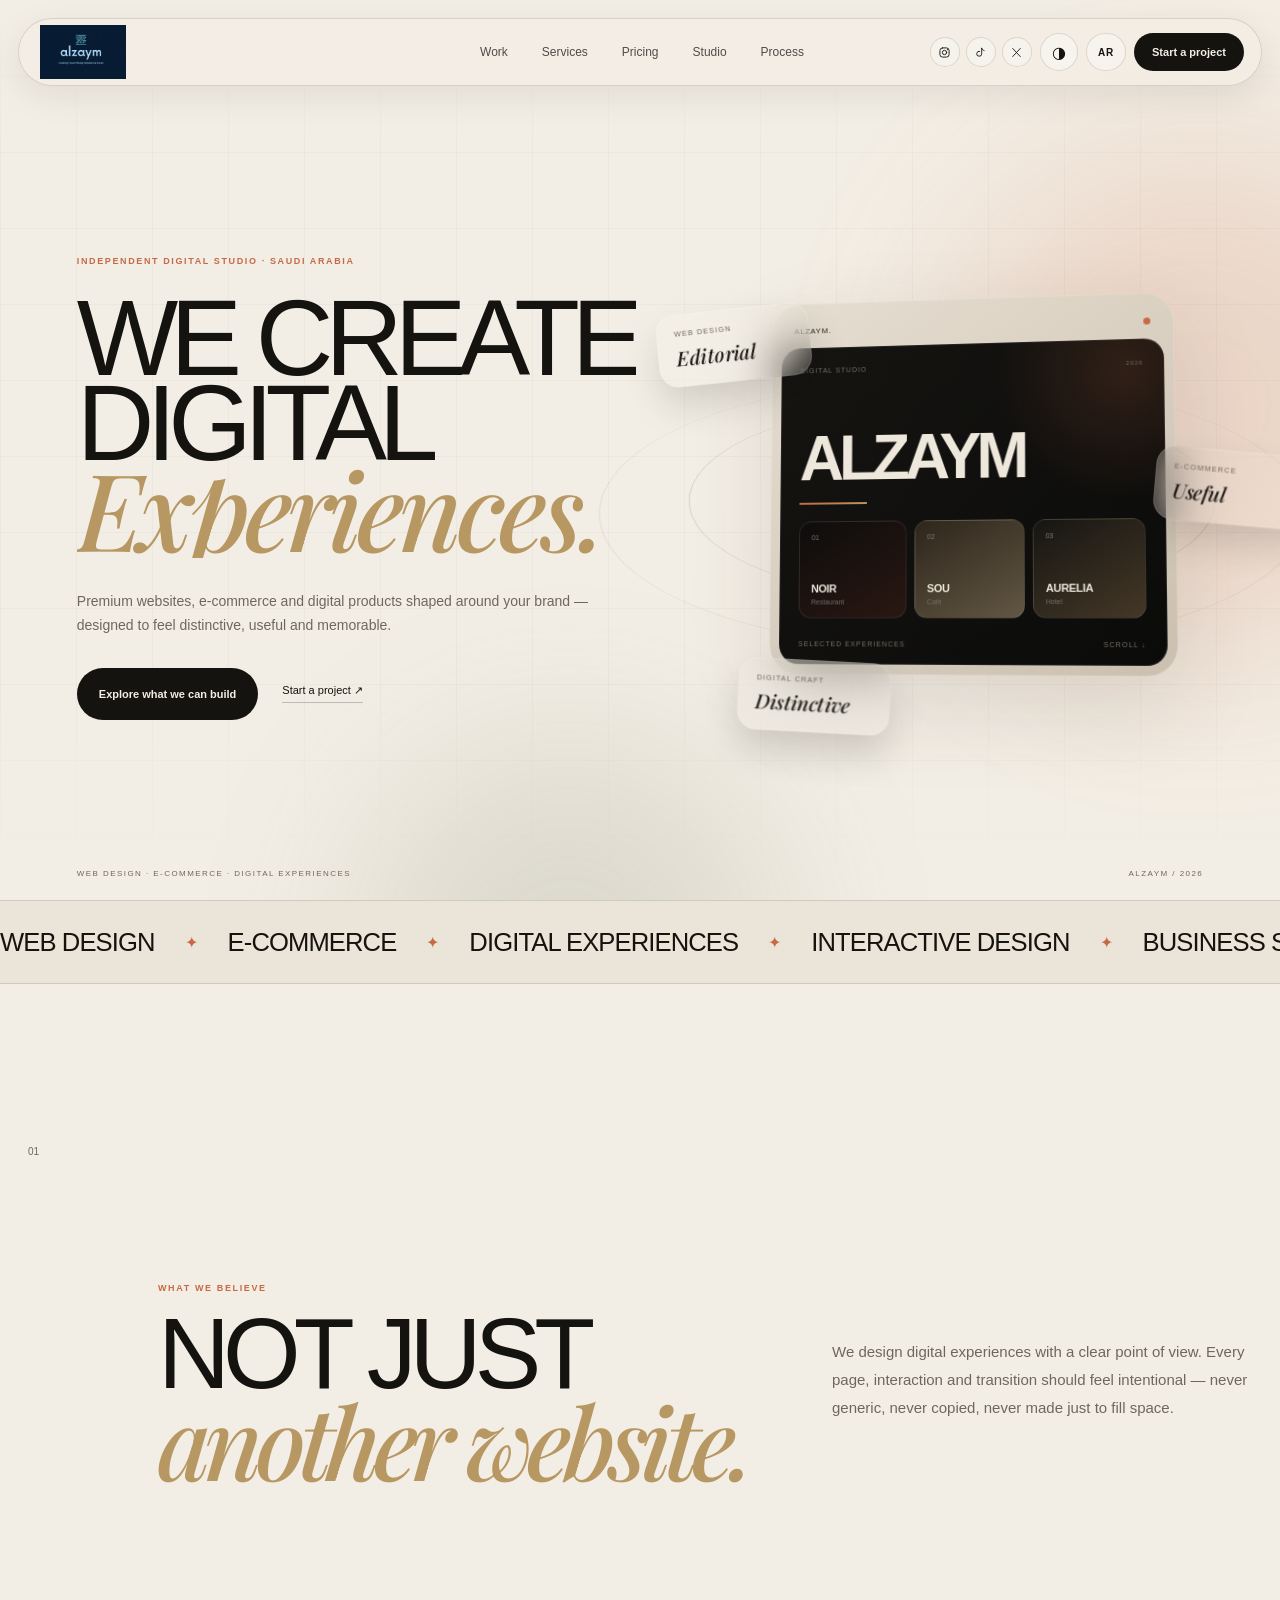
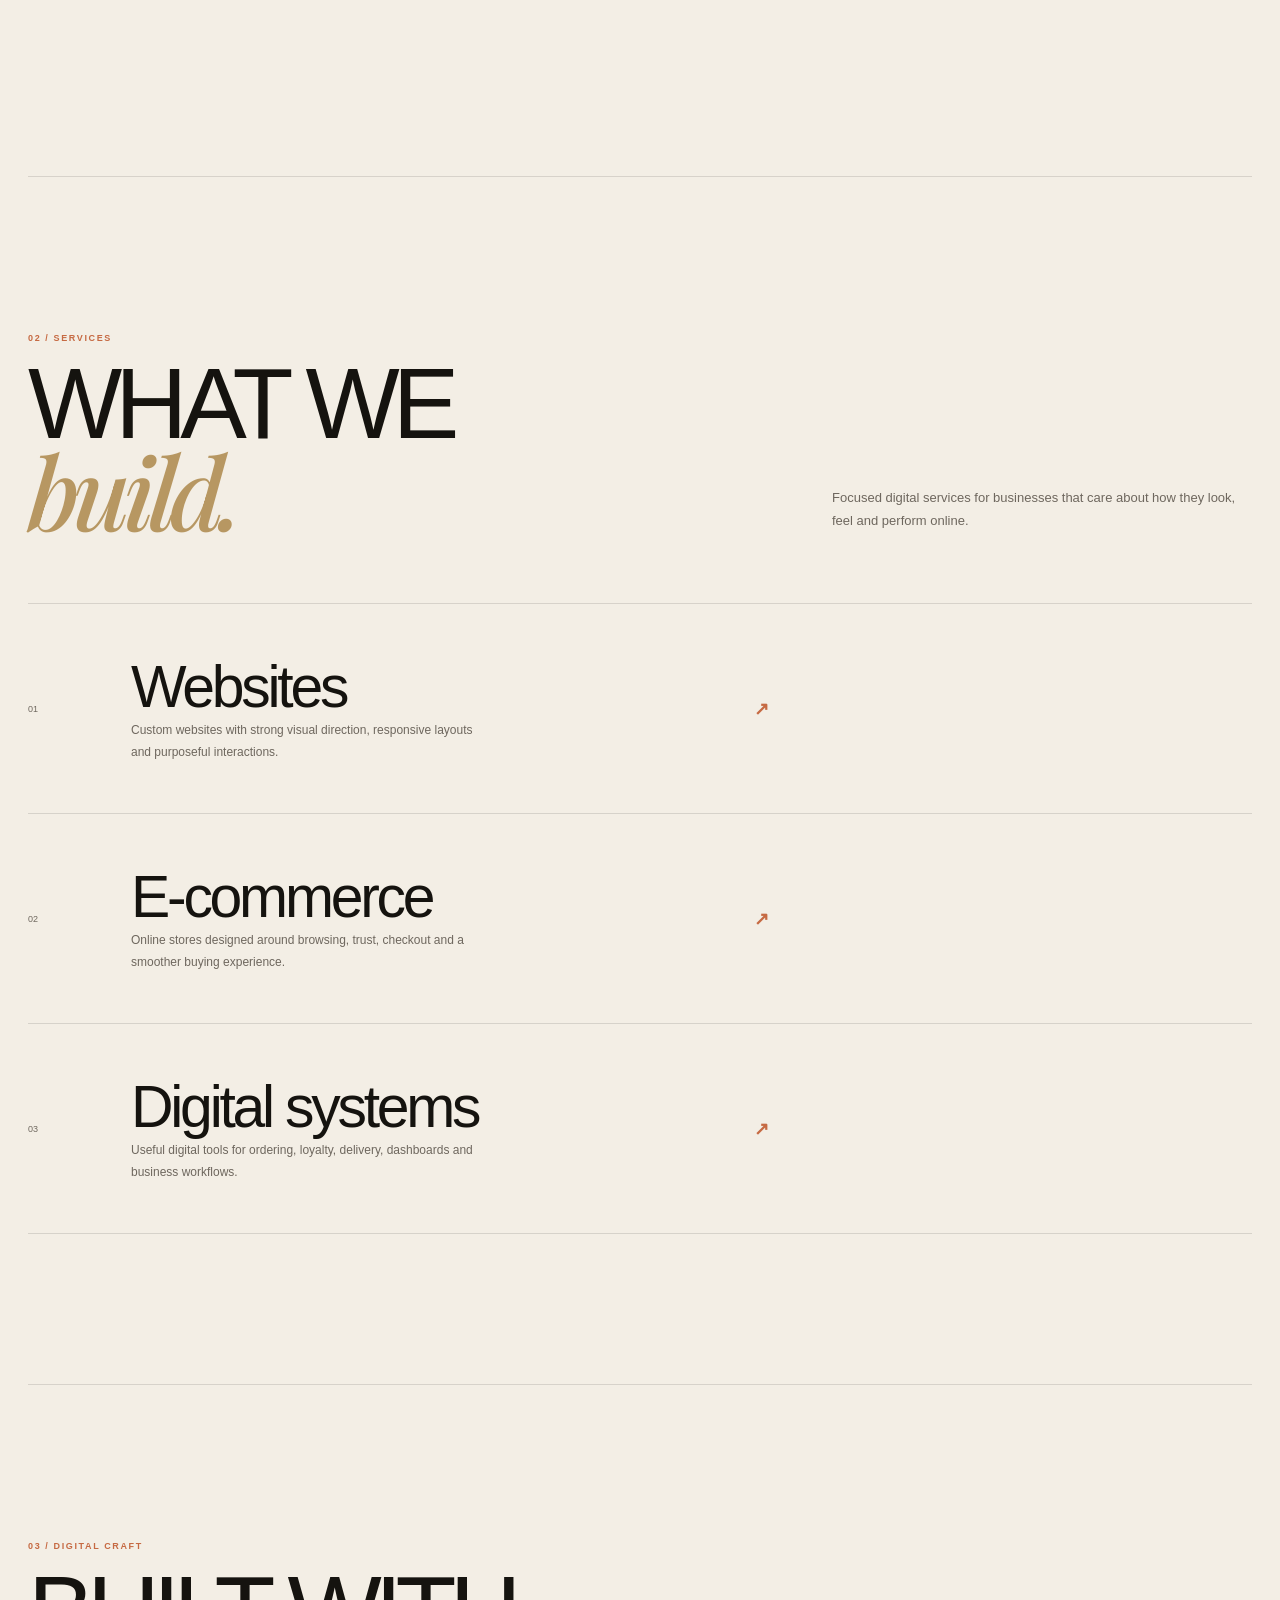
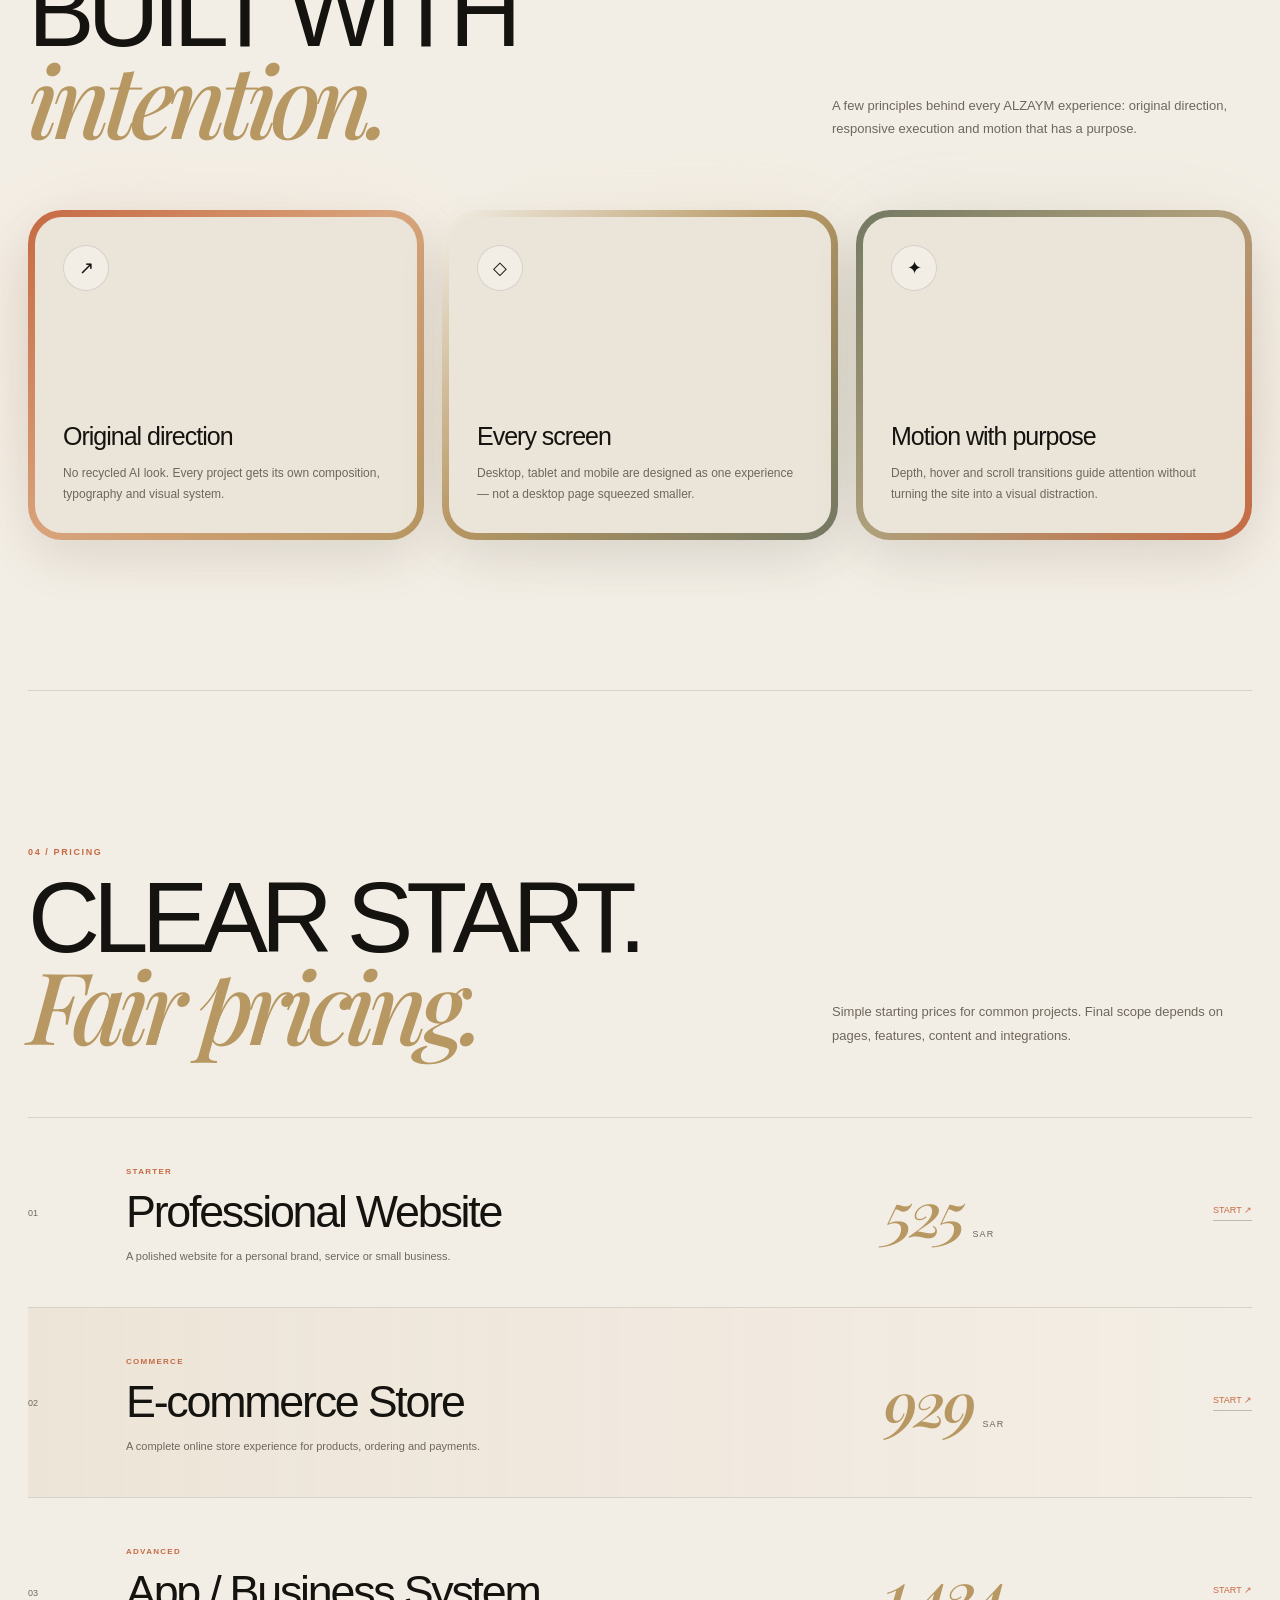
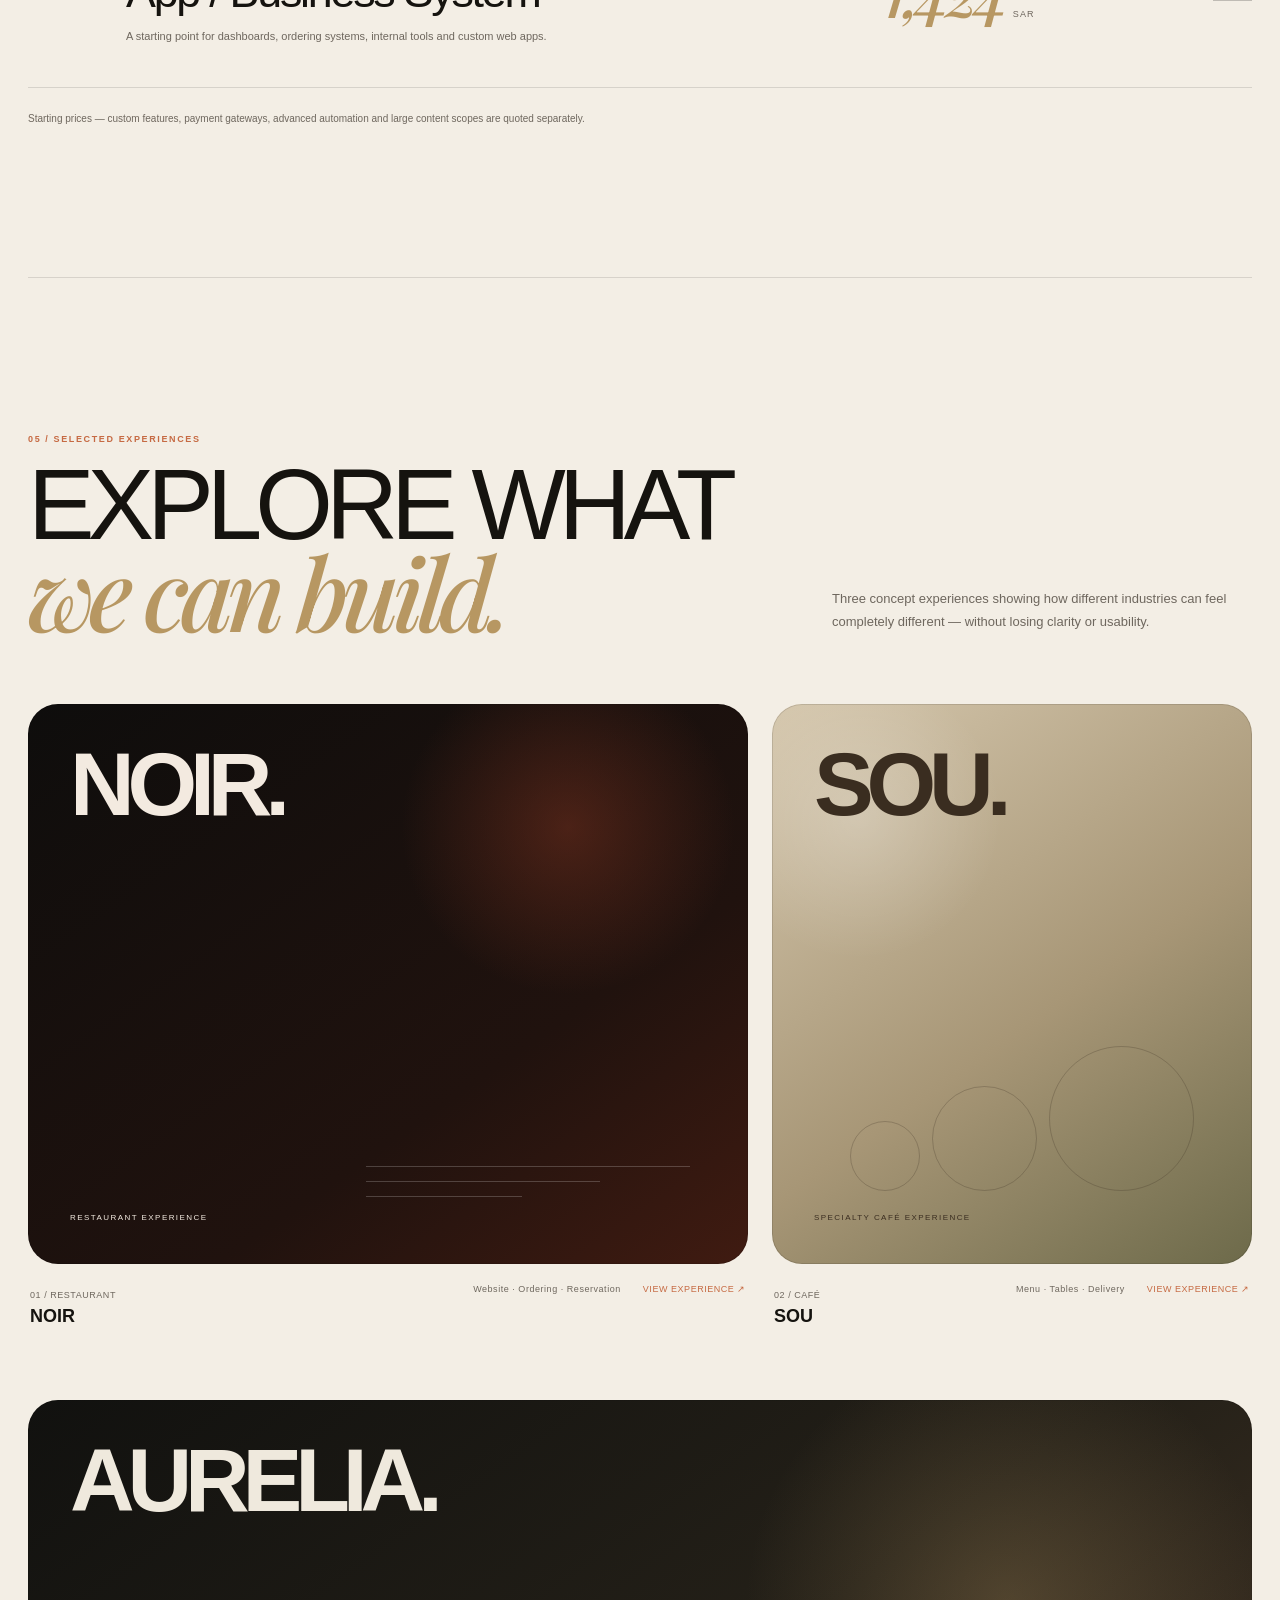
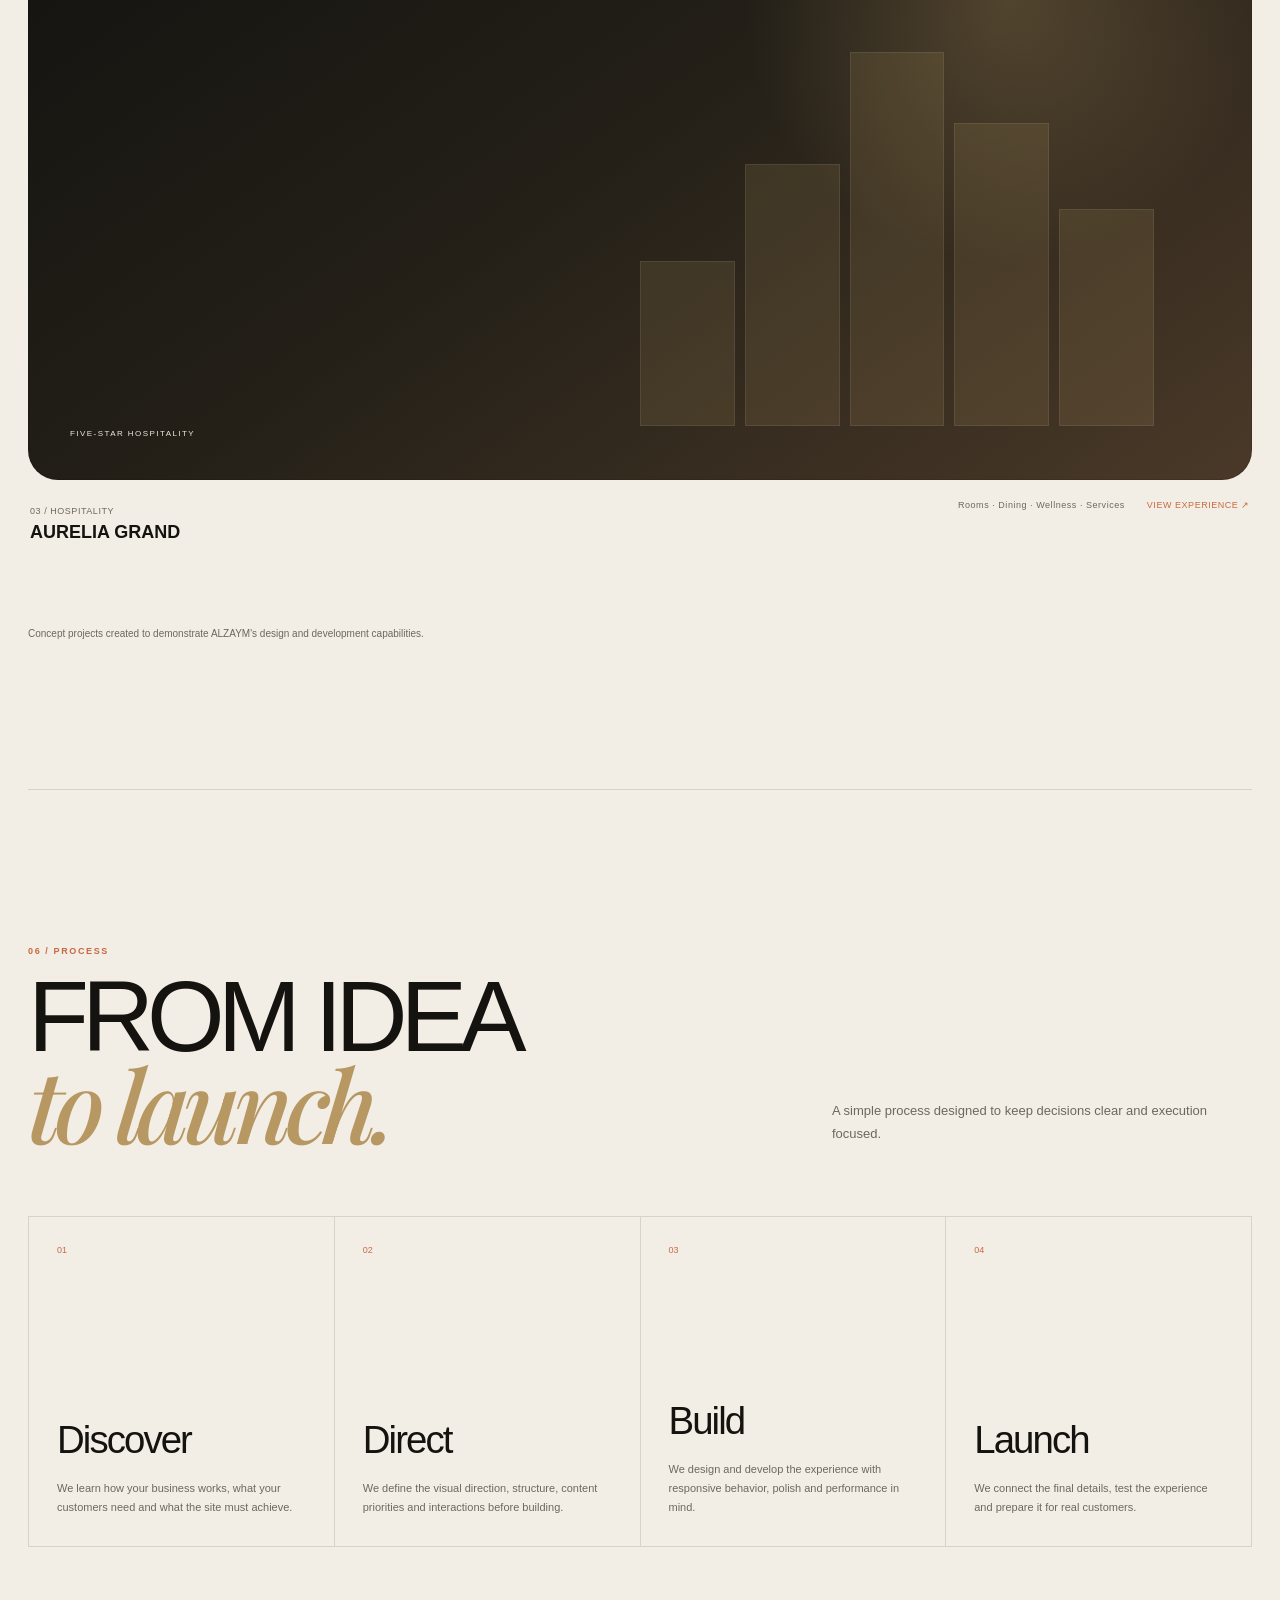
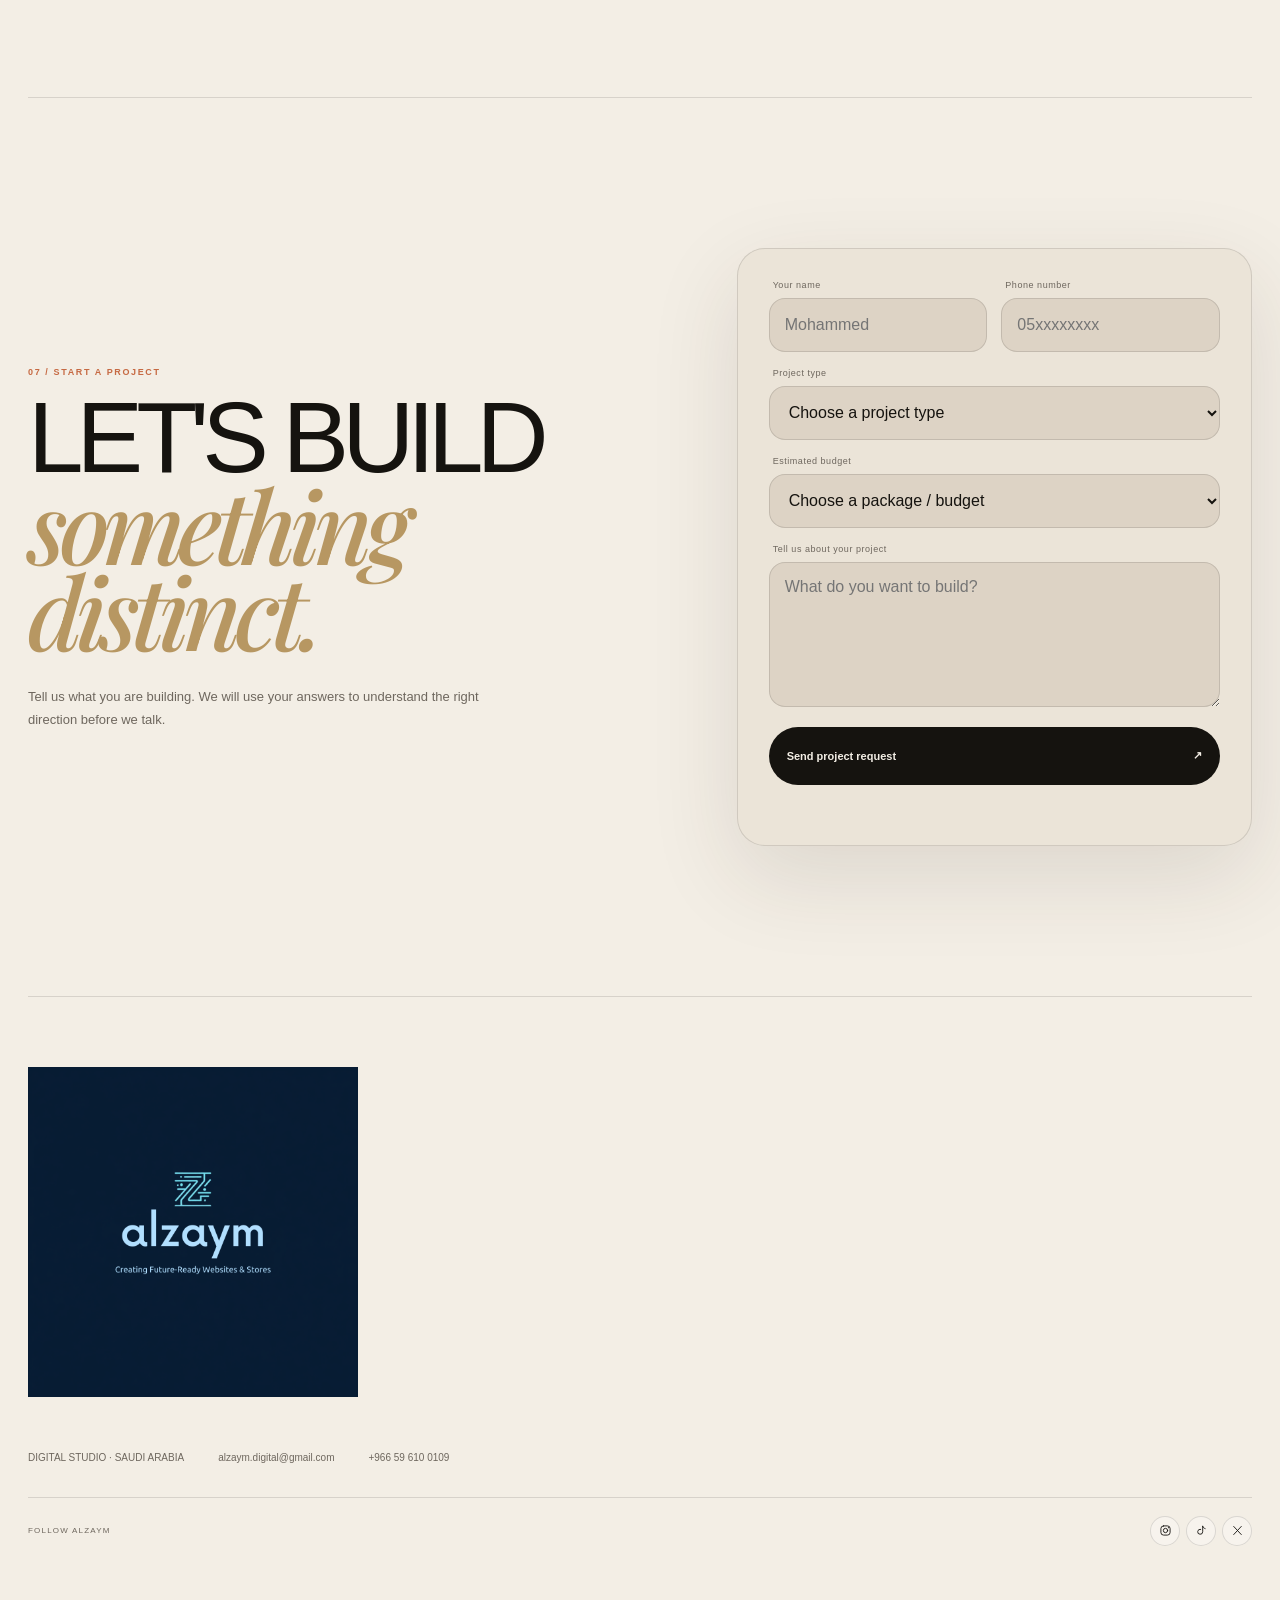
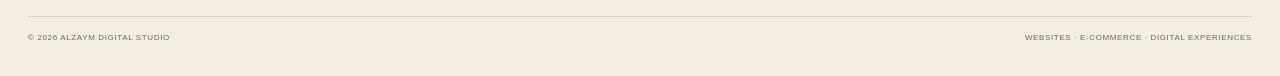
==== commit ff19285a: "Update print statement from 'Hello' to 'Goodbye'" ====
--- a/index.html
+++ b/index.html
@@ -22,7 +22,7 @@
 
 <body>
   <div class="loader" id="loader">
-    <img class="loader-logo" src="assets/alzaym-logo.png" alt="ALZAYM Digital Studio logo">
+    <img class="loader-logo" src="تصميم بدون عنوان.png" alt="ALZAYM Digital Studio logo">
     <div class="loader-track"><i></i></div>
     <small>DIGITAL STUDIO</small>
   </div>
@@ -30,7 +30,7 @@
   <div class="cursor" id="cursor" aria-hidden="true"><span>VIEW</span></div>
 
   <header class="site-header" id="siteHeader">
-    <a class="brand brand-logo" href="#home" aria-label="ALZAYM home"><img src="assets/alzaym-logo.png" alt="ALZAYM Digital Studio"></a>
+    <a class="brand brand-logo" href="#home" aria-label="ALZAYM home"><img src="تصميم بدون عنوان.png" alt="ALZAYM Digital Studio"></a>
 
     <nav class="desktop-nav" aria-label="Primary navigation">
       <a href="#work" data-copy-en="Work" data-copy-ar="الأعمال">Work</a>
@@ -665,7 +665,7 @@
   </main>
 
   <footer class="site-footer">
-    <div class="footer-brand footer-logo"><img src="assets/alzaym-logo.png" alt="ALZAYM Digital Studio"></div>
+    <div class="footer-brand footer-logo"><img src="تصميم بدون عنوان.png" alt="ALZAYM Digital Studio"></div>
 
     <div class="footer-copy">
       <span>DIGITAL STUDIO · SAUDI ARABIA</span>
--- a/style.css
+++ b/style.css
@@ -1,6500 +1,2100 @@
-@import url('https://fonts.googleapis.com/css2?family=IBM+Plex+Sans+Arabic:wght@400;500;600;700&family=Inter:wght@400;500;600;700;800;900&display=swap');
-
-:root {
-  --bg: #050505;
-  --white: #f5f5f5;
-  --muted: #777;
-  --line: rgba(255,255,255,.11);
-  --purple: #8b5cf6;
-}
-
-* {
-  box-sizing: border-box;
-  margin: 0;
-  padding: 0;
-}
-
-html {
-  scroll-behavior: smooth;
-}
-
-body {
-  background: var(--bg);
-  color: var(--white);
-  font-family: "Inter", Arial, sans-serif;
-  overflow-x: hidden;
-}
-
-a {
-  color: inherit;
-  text-decoration: none;
-}
-
-.nav {
-  width: 92%;
-  max-width: 1400px;
-  height: 90px;
-  margin: auto;
-  display: flex;
-  align-items: center;
-  justify-content: space-between;
-  position: relative;
-  z-index: 10;
-}
-
-.logo {
-  font-size: 26px;
-  font-weight: 900;
-  letter-spacing: -1.5px;
-}
-
-.logo span,
-.hero h1 span,
-.project-content h3 span,
-.store-project h3 span,
-.words span,
-footer strong span {
-  color: var(--purple);
-}
-
-.nav-label {
-  color: #555;
-  font-size: 9px;
-  letter-spacing: 4px;
-}
-
-.nav-link {
-  font-size: 9px;
-  letter-spacing: 1px;
-  border-bottom: 1px solid #777;
-  padding-bottom: 6px;
-}
-
+/* =========================================================
+   ALZAYM DIGITAL STUDIO — REDESIGN V1
+   Editorial / architectural / warm premium system
+   ========================================================= */
+
+:root{
+  --ink:#0d0d0c;
+  --ink-2:#151410;
+  --ink-3:#1f1d18;
+
+  --ivory:#f2eee6;
+  --paper:#faf7f1;
+  --cream:#e7dfd1;
+  --stone:#aaa296;
+  --muted:#817a70;
+
+  --terracotta:#c66a43;
+  --brass:#b79762;
+  --olive:#747963;
+
+  --line:rgba(255,255,255,.10);
+  --line-strong:rgba(255,255,255,.18);
+
+  --glass:rgba(242,238,230,.07);
+  --glass-strong:rgba(242,238,230,.11);
+
+  --shadow:0 30px 90px rgba(0,0,0,.28);
+  --radius:24px;
+  --max:1480px;
+}
+
+html[data-theme="light"]{
+  --ink:#f3eee5;
+  --ink-2:#ebe4d8;
+  --ink-3:#ddd3c5;
+
+  --ivory:#15130f;
+  --paper:#0d0d0c;
+  --cream:#2c2922;
+  --stone:#6c655a;
+  --muted:#6e675e;
+
+  --line:rgba(13,13,12,.12);
+  --line-strong:rgba(13,13,12,.22);
+
+  --glass:rgba(255,255,255,.32);
+  --glass-strong:rgba(255,255,255,.48);
+
+  --shadow:0 30px 90px rgba(56,45,30,.12);
+}
+
+*{
+  box-sizing:border-box;
+  margin:0;
+  padding:0;
+}
+
+html{
+  scroll-behavior:smooth;
+  background:var(--ink);
+}
+
+body{
+  min-height:100%;
+  background:var(--ink);
+  color:var(--ivory);
+  font-family:"DM Sans",Arial,sans-serif;
+  overflow-x:hidden;
+  transition:background .45s ease,color .45s ease;
+  -webkit-font-smoothing:antialiased;
+  text-rendering:optimizeLegibility;
+}
+
+html[lang="ar"] body{
+  font-family:"IBM Plex Sans Arabic","DM Sans",Arial,sans-serif;
+}
+
+a{
+  color:inherit;
+  text-decoration:none;
+}
+
+button,
+input,
+select,
+textarea{
+  font:inherit;
+}
+
+button{
+  color:inherit;
+}
+
+::selection{
+  background:var(--terracotta);
+  color:var(--paper);
+}
+
+/* LOADER */
+.loader{
+  position:fixed;
+  inset:0;
+  z-index:9999;
+  display:flex;
+  flex-direction:column;
+  align-items:center;
+  justify-content:center;
+  gap:18px;
+  background:var(--ink);
+  color:var(--ivory);
+  transition:opacity .55s ease,visibility .55s ease;
+}
+
+.loader.is-hidden{
+  opacity:0;
+  visibility:hidden;
+  pointer-events:none;
+}
+
+.loader-mark{
+  font-size:clamp(38px,5vw,80px);
+  font-weight:600;
+  letter-spacing:-.075em;
+}
+
+.loader-mark span,
+.brand span,
+.footer-brand span{
+  color:var(--terracotta);
+}
+
+.loader small{
+  font-size:9px;
+  letter-spacing:.32em;
+  color:var(--muted);
+}
+
+.loader-track{
+  width:170px;
+  height:1px;
+  background:var(--line);
+  overflow:hidden;
+}
+
+.loader-track i{
+  display:block;
+  width:100%;
+  height:100%;
+  background:linear-gradient(90deg,var(--terracotta),var(--brass),var(--olive));
+  transform-origin:left;
+  animation:loaderLine 1.15s cubic-bezier(.16,1,.3,1) forwards;
+}
+
+@keyframes loaderLine{
+  from{transform:scaleX(0)}
+  to{transform:scaleX(1)}
+}
+
+/* CURSOR */
+.cursor{
+  position:fixed;
+  left:0;
+  top:0;
+  width:62px;
+  height:62px;
+  border-radius:50%;
+  z-index:5000;
+  display:grid;
+  place-items:center;
+  background:var(--paper);
+  color:var(--ink);
+  pointer-events:none;
+  opacity:0;
+  transform:translate(-50%,-50%) scale(.65);
+  transition:opacity .2s ease,transform .25s ease;
+  mix-blend-mode:difference;
+}
+
+.cursor span{
+  font-size:8px;
+  font-weight:700;
+  letter-spacing:.1em;
+}
+
+.cursor.is-visible{
+  opacity:1;
+}
+
+.cursor.is-project{
+  transform:translate(-50%,-50%) scale(1);
+}
+
+@media (pointer:coarse){
+  .cursor{display:none}
+}
+
+/* HEADER */
+.site-header{
+  position:fixed;
+  left:50%;
+  top:18px;
+  width:min(calc(100% - 36px),var(--max));
+  height:68px;
+  padding:0 18px 0 22px;
+  transform:translateX(-50%);
+  z-index:1000;
+  display:grid;
+  grid-template-columns:1fr auto 1fr;
+  align-items:center;
+  gap:24px;
+  border-radius:999px;
+  background:color-mix(in srgb,var(--ink) 72%,transparent);
+  backdrop-filter:blur(22px) saturate(120%);
+  -webkit-backdrop-filter:blur(22px) saturate(120%);
+  box-shadow:inset 0 0 0 1px var(--line),0 10px 35px rgba(0,0,0,.08);
+  transition:background .35s ease,box-shadow .35s ease;
+}
+
+.brand{
+  justify-self:start;
+  font-size:19px;
+  font-weight:700;
+  letter-spacing:-.06em;
+}
+
+.desktop-nav{
+  display:flex;
+  align-items:center;
+  gap:34px;
+}
+
+.desktop-nav a{
+  position:relative;
+  font-size:12px;
+  color:color-mix(in srgb,var(--ivory) 74%,transparent);
+}
+
+.desktop-nav a::after{
+  content:"";
+  position:absolute;
+  left:0;
+  bottom:-8px;
+  width:100%;
+  height:1px;
+  background:var(--terracotta);
+  transform:scaleX(0);
+  transform-origin:right;
+  transition:transform .3s cubic-bezier(.16,1,.3,1);
+}
+
+.desktop-nav a:hover::after{
+  transform:scaleX(1);
+  transform-origin:left;
+}
+
+.header-actions{
+  justify-self:end;
+  display:flex;
+  align-items:center;
+  gap:8px;
+}
+
+.round-control,
+.lang-control,
+.menu-toggle{
+  border:0;
+  background:transparent;
+  cursor:pointer;
+}
+
+.round-control,
+.lang-control{
+  height:38px;
+  min-width:38px;
+  padding:0 12px;
+  display:grid;
+  place-items:center;
+  border-radius:999px;
+  box-shadow:inset 0 0 0 1px var(--line);
+  background:var(--glass);
+  transition:transform .25s ease,background .25s ease;
+}
+
+.round-control:hover,
+.lang-control:hover{
+  transform:translateY(-2px);
+  background:var(--glass-strong);
+}
+
+.lang-control{
+  font-size:10px;
+  font-weight:700;
+  letter-spacing:.08em;
+}
+
+.start-project{
+  min-height:38px;
+  display:flex;
+  align-items:center;
+  padding:0 18px;
+  border-radius:999px;
+  background:var(--ivory);
+  color:var(--ink);
+  font-size:11px;
+  font-weight:600;
+  transition:transform .25s ease;
+}
+
+.start-project:hover{
+  transform:translateY(-2px);
+}
+
+.menu-toggle{
+  display:none;
+  width:42px;
+  height:42px;
+  position:relative;
+  border-radius:50%;
+  box-shadow:inset 0 0 0 1px var(--line);
+}
+
+.menu-toggle span{
+  position:absolute;
+  left:12px;
+  width:18px;
+  height:1px;
+  background:var(--ivory);
+  transition:transform .3s ease,top .3s ease;
+}
+
+.menu-toggle span:first-child{top:17px}
+.menu-toggle span:last-child{top:24px}
+
+.menu-toggle[aria-expanded="true"] span:first-child{
+  top:21px;
+  transform:rotate(45deg);
+}
+
+.menu-toggle[aria-expanded="true"] span:last-child{
+  top:21px;
+  transform:rotate(-45deg);
+}
+
+/* MOBILE MENU */
+.mobile-menu{
+  position:fixed;
+  inset:0;
+  z-index:900;
+  background:color-mix(in srgb,var(--ink) 91%,transparent);
+  backdrop-filter:blur(24px);
+  -webkit-backdrop-filter:blur(24px);
+  opacity:0;
+  visibility:hidden;
+  transition:opacity .38s ease,visibility .38s ease;
+}
+
+.mobile-menu.is-open{
+  opacity:1;
+  visibility:visible;
+}
+
+.mobile-menu-inner{
+  width:min(100% - 40px,900px);
+  min-height:100%;
+  margin:auto;
+  padding:115px 0 34px;
+  display:flex;
+  flex-direction:column;
+}
+
+.mobile-menu-top{
+  display:flex;
+  justify-content:space-between;
+  color:var(--muted);
+  font-size:9px;
+  letter-spacing:.18em;
+}
+
+.mobile-menu nav{
+  margin-top:10vh;
+  border-top:1px solid var(--line);
+}
+
+.mobile-menu nav a{
+  display:grid;
+  grid-template-columns:48px 1fr auto;
+  align-items:center;
+  min-height:88px;
+  border-bottom:1px solid var(--line);
+  transform:translateY(18px);
+  opacity:0;
+  transition:transform .55s cubic-bezier(.16,1,.3,1),opacity .55s ease;
+}
+
+.mobile-menu.is-open nav a{
+  transform:none;
+  opacity:1;
+}
+
+.mobile-menu.is-open nav a:nth-child(1){transition-delay:.08s}
+.mobile-menu.is-open nav a:nth-child(2){transition-delay:.13s}
+.mobile-menu.is-open nav a:nth-child(3){transition-delay:.18s}
+.mobile-menu.is-open nav a:nth-child(4){transition-delay:.23s}
+.mobile-menu.is-open nav a:nth-child(5){transition-delay:.28s}
+
+.mobile-menu nav a span{
+  font-size:10px;
+  color:var(--muted);
+}
+
+.mobile-menu nav a strong{
+  font-size:clamp(28px,7vw,60px);
+  font-weight:400;
+  letter-spacing:-.05em;
+}
+
+.mobile-menu-foot{
+  margin-top:auto;
+  padding-top:22px;
+  border-top:1px solid var(--line);
+  display:flex;
+  gap:18px;
+  flex-wrap:wrap;
+  justify-content:space-between;
+  font-size:11px;
+  color:var(--muted);
+}
 
 /* HERO */
-
-.hero {
-  width: 92%;
-  max-width: 1400px;
-  min-height: calc(100vh - 90px);
-  margin: auto;
-  position: relative;
-  display: flex;
-  flex-direction: column;
-  justify-content: center;
-  padding: 80px 0;
-  overflow: hidden;
-}
-
-.hero-grid {
-  position: absolute;
-  inset: 0;
+.hero{
+  position:relative;
+  min-height:100svh;
+  width:100%;
+  overflow:hidden;
+  display:grid;
+  grid-template-columns:minmax(0,1fr) minmax(420px,.9fr);
+  align-items:center;
+  gap:clamp(30px,5vw,90px);
+  padding:150px max(6vw,28px) 80px;
+  isolation:isolate;
+}
+
+.hero-grid{
+  position:absolute;
+  inset:0;
+  z-index:-4;
   background-image:
-    linear-gradient(rgba(255,255,255,.035) 1px, transparent 1px),
-    linear-gradient(90deg, rgba(255,255,255,.035) 1px, transparent 1px);
-  background-size: 70px 70px;
-  mask-image: linear-gradient(to bottom, black, transparent);
-  pointer-events: none;
-}
-
-.hero-meta {
-  position: absolute;
-  top: 35px;
-  left: 0;
-  right: 0;
-  display: flex;
-  justify-content: space-between;
-  color: #555;
-  font-size: 9px;
-  letter-spacing: 2px;
-}
-
-.hero-content {
-  position: relative;
-  z-index: 2;
-}
-
-.eyebrow {
-  color: var(--purple);
-  font-size: 9px;
-  letter-spacing: 3px;
-  margin-bottom: 30px;
-}
-
-.hero h1 {
-  font-size: clamp(55px, 10vw, 145px);
-  line-height: .84;
-  letter-spacing: -8px;
-  font-weight: 900;
-}
-
-.hero h1 span {
-  display: block;
-}
-
-.hero h1 .dot {
-  display: inline;
-}
-
-.hero-description {
-  max-width: 390px;
-  color: #777;
-  font-size: 13px;
-  line-height: 1.9;
-  margin-top: 45px;
-}
-
-.hero-button {
-  display: inline-flex;
-  gap: 30px;
-  margin-top: 35px;
-  padding: 16px 22px;
-  background: white;
-  color: black;
-  font-size: 9px;
-  font-weight: 800;
-  transition: .3s;
-}
-
-.hero-button:hover {
-  transform: translateY(-4px);
-}
-
-.glow {
-  position: absolute;
-  border-radius: 50%;
-  filter: blur(100px);
-  opacity: .3;
-  pointer-events: none;
-}
-
-.glow-one {
-  width: 450px;
-  height: 450px;
-  background: #7c3aed;
-  right: -180px;
-  top: 20%;
-}
-
-.glow-two {
-  width: 220px;
-  height: 220px;
-  background: #2563eb;
-  left: 25%;
-  bottom: -100px;
-}
-
-
-/* GENERAL */
-
-.label {
-  color: var(--purple);
-  font-size: 9px;
-  letter-spacing: 2px;
-  margin-bottom: 60px;
-}
-
-
-/* STATEMENT */
-
-.statement {
-  width: 92%;
-  max-width: 1200px;
-  margin: auto;
-  padding: 180px 0;
-}
-
-.statement h2 {
-  font-size: clamp(45px, 7vw, 100px);
-  line-height: .9;
-  letter-spacing: -5px;
-}
-
-.statement h2 span {
-  display: block;
-  color: transparent;
-  -webkit-text-stroke: 1px #666;
-}
-
-.statement p {
-  max-width: 400px;
-  margin-top: 45px;
-  color: #777;
-  font-size: 13px;
-  line-height: 1.9;
-}
-
+    linear-gradient(var(--line) 1px,transparent 1px),
+    linear-gradient(90deg,var(--line) 1px,transparent 1px);
+  background-size:76px 76px;
+  mask-image:linear-gradient(to bottom,transparent,black 20%,black 72%,transparent);
+  opacity:.25;
+}
+
+.hero-ambient{
+  position:absolute;
+  z-index:-3;
+  border-radius:50%;
+  filter:blur(90px);
+  opacity:.18;
+  pointer-events:none;
+}
+
+.hero-ambient-a{
+  width:520px;
+  height:520px;
+  right:-180px;
+  top:16%;
+  background:var(--terracotta);
+}
+
+.hero-ambient-b{
+  width:420px;
+  height:420px;
+  left:28%;
+  bottom:-260px;
+  background:var(--olive);
+}
+
+.hero-copy{
+  position:relative;
+  z-index:3;
+  max-width:860px;
+}
+
+.eyebrow,
+.section-kicker{
+  display:inline-block;
+  color:var(--terracotta);
+  font-size:9px;
+  font-weight:600;
+  letter-spacing:.18em;
+}
+
+.hero-title{
+  margin-top:28px;
+  font-size:clamp(66px,8.4vw,152px);
+  line-height:.79;
+  letter-spacing:-.075em;
+  font-weight:500;
+}
+
+.title-mask{
+  display:block;
+  overflow:hidden;
+  padding-bottom:.07em;
+  margin-bottom:-.07em;
+}
+
+.title-mask > span,
+.title-mask > em{
+  display:block;
+}
+
+.title-mask.serif em{
+  font-family:"Playfair Display",Georgia,serif;
+  font-weight:500;
+  font-style:italic;
+  letter-spacing:-.05em;
+  color:var(--brass);
+}
+
+html[lang="ar"] .hero-title{
+  line-height:.93;
+  letter-spacing:-.045em;
+}
+
+html[lang="ar"] .title-mask.serif em{
+  font-family:"IBM Plex Sans Arabic",sans-serif;
+  font-style:normal;
+}
+
+.hero-description{
+  width:min(100%,520px);
+  margin-top:38px;
+  color:var(--muted);
+  font-size:14px;
+  line-height:1.75;
+}
+
+.hero-actions{
+  display:flex;
+  align-items:center;
+  gap:24px;
+  margin-top:30px;
+}
+
+.primary-cta{
+  min-height:52px;
+  padding:0 22px;
+  display:flex;
+  align-items:center;
+  border-radius:999px;
+  background:var(--ivory);
+  color:var(--ink);
+  font-size:11px;
+  font-weight:600;
+  transition:transform .25s ease;
+}
+
+.primary-cta:hover{
+  transform:translateY(-3px);
+}
+
+.text-cta{
+  font-size:11px;
+  border-bottom:1px solid var(--line-strong);
+  padding-bottom:5px;
+}
+
+.hero-bottomline{
+  position:absolute;
+  left:max(6vw,28px);
+  right:max(6vw,28px);
+  bottom:22px;
+  display:flex;
+  justify-content:space-between;
+  color:var(--muted);
+  font-size:8px;
+  letter-spacing:.18em;
+}
+
+/* HERO GATEWAY */
+.gateway{
+  position:relative;
+  min-height:650px;
+  display:grid;
+  place-items:center;
+  perspective:1500px;
+  z-index:2;
+}
+
+.gateway-stage{
+  position:relative;
+  width:min(42vw,620px);
+  aspect-ratio:1/1;
+  transform-style:preserve-3d;
+  transition:transform .16s linear;
+}
+
+.gateway-orbit{
+  position:absolute;
+  left:50%;
+  top:50%;
+  border:1px solid var(--line);
+  border-radius:50%;
+  transform:translate(-50%,-50%) rotateX(68deg);
+  pointer-events:none;
+}
+
+.orbit-one{
+  width:520px;
+  height:520px;
+  animation:orbitSpin 18s linear infinite;
+}
+
+.orbit-two{
+  width:690px;
+  height:690px;
+  opacity:.55;
+  animation:orbitSpin 28s linear infinite reverse;
+}
+
+@keyframes orbitSpin{
+  from{transform:translate(-50%,-50%) rotateX(68deg) rotateZ(0)}
+  to{transform:translate(-50%,-50%) rotateX(68deg) rotateZ(360deg)}
+}
+
+.device{
+  position:absolute;
+  left:50%;
+  top:50%;
+  width:76%;
+  aspect-ratio:1.08/1;
+  transform:translate(-50%,-50%) rotateX(5deg) rotateY(-9deg);
+  border-radius:30px;
+  padding:10px;
+  background:linear-gradient(145deg,#2c2923,#11110f 62%);
+  box-shadow:var(--shadow),inset 0 0 0 1px rgba(255,255,255,.13);
+}
+
+html[data-theme="light"] .device{
+  background:linear-gradient(145deg,#e6ded1,#cbc0b0);
+}
+
+.device-cap{
+  height:36px;
+  padding:0 13px;
+  display:flex;
+  justify-content:space-between;
+  align-items:center;
+  color:#e8e1d5;
+  font-size:8px;
+  letter-spacing:.1em;
+}
+
+html[data-theme="light"] .device-cap{
+  color:#27231d;
+}
+
+.device-cap i{
+  width:7px;
+  height:7px;
+  border-radius:50%;
+  background:var(--terracotta);
+}
+
+.device-screen{
+  position:relative;
+  height:calc(100% - 36px);
+  padding:20px;
+  overflow:hidden;
+  border-radius:20px;
+  background:
+    radial-gradient(circle at 90% 10%,rgba(198,106,67,.18),transparent 28%),
+    linear-gradient(135deg,#151411,#0b0b0a);
+  color:#eee7dc;
+  box-shadow:inset 0 0 0 1px rgba(255,255,255,.08);
+}
+
+.screen-head,
+.screen-footer{
+  display:flex;
+  justify-content:space-between;
+  align-items:center;
+  color:#766f65;
+  font-size:7px;
+  letter-spacing:.15em;
+}
+
+.screen-title{
+  margin-top:17%;
+  font-size:clamp(42px,5vw,74px);
+  letter-spacing:-.08em;
+  line-height:.9;
+  font-weight:600;
+}
+
+.screen-rule{
+  width:70px;
+  height:2px;
+  margin-top:15px;
+  background:linear-gradient(90deg,var(--terracotta),var(--brass));
+}
+
+.screen-projects{
+  position:absolute;
+  left:20px;
+  right:20px;
+  bottom:46px;
+  display:grid;
+  grid-template-columns:repeat(3,1fr);
+  gap:8px;
+}
+
+.mini-project{
+  min-height:98px;
+  padding:12px;
+  display:flex;
+  flex-direction:column;
+  justify-content:flex-end;
+  border-radius:13px;
+  border:1px solid rgba(255,255,255,.09);
+  background:rgba(255,255,255,.035);
+}
+
+.mini-project small{
+  margin-bottom:auto;
+  color:#7e776e;
+  font-size:7px;
+}
+
+.mini-project strong{
+  font-size:11px;
+  letter-spacing:-.03em;
+}
+
+.mini-project span{
+  margin-top:4px;
+  color:#746d63;
+  font-size:7px;
+}
+
+.mini-noir{
+  background:linear-gradient(150deg,#0d0d0c,#2a1712);
+}
+
+.mini-sou{
+  background:linear-gradient(150deg,#2e251c,#625743);
+}
+
+.mini-aurelia{
+  background:linear-gradient(150deg,#171613,#443726);
+}
+
+.screen-footer{
+  position:absolute;
+  left:20px;
+  right:20px;
+  bottom:17px;
+}
+
+.glass-tag{
+  position:absolute;
+  min-width:145px;
+  padding:15px 17px;
+  border-radius:18px;
+  background:rgba(255,255,255,.055);
+  backdrop-filter:blur(22px);
+  -webkit-backdrop-filter:blur(22px);
+  box-shadow:
+    inset 0 0 0 1px rgba(255,255,255,.10),
+    inset 0 1px 0 rgba(255,255,255,.12),
+    0 18px 35px rgba(0,0,0,.14);
+}
+
+.glass-tag small{
+  display:block;
+  color:var(--muted);
+  font-size:7px;
+  letter-spacing:.14em;
+}
+
+.glass-tag strong{
+  display:block;
+  margin-top:6px;
+  font-family:"Playfair Display",Georgia,serif;
+  font-size:19px;
+  font-style:italic;
+  font-weight:500;
+}
+
+.tag-one{left:-5%;top:19%;transform:translateZ(80px) rotate(-6deg)}
+.tag-two{right:-9%;top:44%;transform:translateZ(100px) rotate(5deg)}
+.tag-three{left:9%;bottom:6%;transform:translateZ(70px) rotate(3deg)}
+
+/* MARQUEE */
+.marquee{
+  overflow:hidden;
+  border-top:1px solid var(--line);
+  border-bottom:1px solid var(--line);
+  background:var(--ink-2);
+}
+
+.marquee-track{
+  width:max-content;
+  min-height:82px;
+  display:flex;
+  align-items:center;
+  gap:30px;
+  animation:marqueeMove 30s linear infinite;
+}
+
+.marquee-track span{
+  font-size:clamp(18px,2vw,32px);
+  letter-spacing:-.035em;
+  white-space:nowrap;
+}
+
+.marquee-track i{
+  color:var(--terracotta);
+  font-style:normal;
+}
+
+@keyframes marqueeMove{
+  from{transform:translateX(0)}
+  to{transform:translateX(-50%)}
+}
+
+/* COMMON SECTIONS */
+.page-section{
+  width:min(calc(100% - 56px),var(--max));
+  margin:0 auto;
+  padding:150px 0;
+}
+
+.section-title{
+  margin-top:16px;
+  font-size:clamp(54px,7.8vw,124px);
+  line-height:.86;
+  letter-spacing:-.07em;
+  font-weight:500;
+}
+
+.section-title span,
+.section-title em{
+  display:block;
+}
+
+.section-title em{
+  font-family:"Playfair Display",Georgia,serif;
+  font-style:italic;
+  font-weight:500;
+  color:var(--brass);
+}
+
+html[lang="ar"] .section-title{
+  line-height:1;
+  letter-spacing:-.045em;
+}
+
+html[lang="ar"] .section-title em{
+  font-family:"IBM Plex Sans Arabic",sans-serif;
+  font-style:normal;
+}
+
+.section-copy{
+  max-width:520px;
+  color:var(--muted);
+  font-size:15px;
+  line-height:1.85;
+}
+
+.section-head{
+  display:grid;
+  grid-template-columns:1fr minmax(260px,420px);
+  align-items:end;
+  gap:40px;
+  margin-bottom:70px;
+}
+
+.section-head > p{
+  color:var(--muted);
+  line-height:1.8;
+  font-size:13px;
+}
+
+/* STUDIO INTRO */
+.studio-intro{
+  min-height:88vh;
+  display:grid;
+  grid-template-columns:90px 1fr minmax(260px,420px);
+  gap:40px;
+  align-items:center;
+}
+
+.section-index{
+  align-self:start;
+  padding-top:12px;
+  color:var(--muted);
+  font-size:10px;
+}
 
 /* SERVICES */
-
-.services {
-  width: 92%;
-  max-width: 1200px;
-  margin: auto;
-  padding: 120px 0;
-}
-
-.service-list {
-  border-top: 1px solid var(--line);
-}
-
-.service {
-  min-height: 210px;
-  display: grid;
-  grid-template-columns: 60px 1fr 300px 40px;
-  align-items: center;
-  gap: 30px;
-  border-bottom: 1px solid var(--line);
-  transition: .4s;
-}
-
-.service:hover {
-  padding-left: 20px;
-}
-
-.service > span {
-  color: #555;
-  font-size: 10px;
-}
-
-.service h3 {
-  font-size: clamp(30px, 5vw, 65px);
-  letter-spacing: -3px;
-}
-
-.service h3 em {
-  color: transparent;
-  -webkit-text-stroke: 1px #777;
-  font-style: normal;
-}
-
-.service p {
-  color: #666;
-  font-size: 12px;
-  line-height: 1.8;
-}
-
-.service b {
-  color: var(--purple);
-  font-size: 22px;
-}
-
+.services-section{
+  border-top:1px solid var(--line);
+}
+
+.service-grid{
+  border-top:1px solid var(--line);
+}
+
+.service-card{
+  min-height:210px;
+  display:grid;
+  grid-template-columns:75px 1fr minmax(240px,430px) 40px;
+  align-items:center;
+  gap:28px;
+  border-bottom:1px solid var(--line);
+  position:relative;
+  transition:padding .45s cubic-bezier(.16,1,.3,1),background .35s ease;
+}
+
+.service-card::before{
+  content:"";
+  position:absolute;
+  inset:0;
+  z-index:-1;
+  background:linear-gradient(90deg,rgba(198,106,67,.10),rgba(183,151,98,.04),transparent);
+  opacity:0;
+  transition:opacity .35s ease;
+}
+
+.service-card:hover{
+  padding-inline:18px;
+}
+
+.service-card:hover::before{
+  opacity:1;
+}
+
+.service-number{
+  font-size:9px;
+  color:var(--muted);
+}
+
+.service-card h3{
+  font-size:clamp(34px,4.6vw,72px);
+  font-weight:400;
+  letter-spacing:-.055em;
+}
+
+.service-card p{
+  max-width:360px;
+  color:var(--muted);
+  font-size:12px;
+  line-height:1.8;
+}
+
+.service-card b{
+  color:var(--terracotta);
+  font-size:18px;
+}
 
 /* WORK */
-
-.work {
-  width: 92%;
-  max-width: 1400px;
-  margin: auto;
-  padding: 150px 0;
-}
-
-.work-title {
-  display: flex;
-  justify-content: space-between;
-  align-items: end;
-  margin-bottom: 70px;
-}
-
-.work-title h2 {
-  font-size: clamp(55px, 8vw, 110px);
-  line-height: .85;
-  letter-spacing: -6px;
-}
-
-.work-title h2 span {
-  color: transparent;
-  -webkit-text-stroke: 1px #777;
-}
-
-.work-title p {
-  max-width: 280px;
-  color: #666;
-  font-size: 12px;
-  line-height: 1.8;
-}
-
-.projects {
-  display: grid;
-  grid-template-columns: 1.4fr 1fr;
-  gap: 25px;
-}
-
-.project {
-  overflow: hidden;
-}
-
-.project-big {
-  grid-row: span 2;
-}
-
-.project-image {
-  position: relative;
-  height: 430px;
-  overflow: hidden;
-  transition: transform .5s;
-}
-
-.project:hover .project-image {
-  transform: scale(1.015);
-}
-
-.project-big .project-image {
-  height: 700px;
-}
-
-
-/* FAST */
-
-.fast-project {
+.work-section{
+  border-top:1px solid var(--line);
+}
+
+.project-list{
+  display:grid;
+  grid-template-columns:1.2fr .8fr;
+  gap:24px;
+}
+
+.project-card{
+  cursor:default;
+}
+
+.project-card:nth-child(3){
+  grid-column:1/-1;
+}
+
+.project-visual{
+  position:relative;
+  min-height:560px;
+  overflow:hidden;
+  border-radius:30px;
+  box-shadow:inset 0 0 0 1px var(--line);
+  transition:transform .7s cubic-bezier(.16,1,.3,1);
+}
+
+.project-card:hover .project-visual{
+  transform:translateY(-8px);
+}
+
+.project-card:nth-child(2) .project-visual{
+  min-height:560px;
+}
+
+.project-card:nth-child(3) .project-visual{
+  min-height:680px;
+}
+
+.project-poster{
+  position:absolute;
+  inset:0;
+  padding:42px;
+  display:flex;
+  flex-direction:column;
+  justify-content:space-between;
+  transition:transform 1s cubic-bezier(.16,1,.3,1);
+}
+
+.project-card:hover .project-poster{
+  transform:scale(1.035);
+}
+
+.project-poster > span{
+  font-size:clamp(48px,7vw,112px);
+  line-height:.85;
+  letter-spacing:-.08em;
+  font-weight:600;
+}
+
+.project-poster > small{
+  align-self:flex-start;
+  font-size:8px;
+  letter-spacing:.18em;
+}
+
+.project-noir .project-visual{
+  color:#f3eae0;
   background:
-    radial-gradient(
-      circle at 70% 25%,
-      #7c3aed,
-      transparent 30%
-    ),
-    linear-gradient(135deg, #111, #21154a);
-}
-
-.project-content {
-  position: absolute;
-  inset: 70px;
-}
-
-.project-content small {
-  color: #c0adff;
-  font-size: 9px;
-  letter-spacing: 2px;
-}
-
-.project-content h3 {
-  font-size: 100px;
-  letter-spacing: -7px;
-  margin-top: 100px;
-}
-
-.project-line {
-  width: 100px;
-  height: 3px;
-  background: white;
-  margin-top: 20px;
-}
-
-.cards {
-  display: flex;
-  gap: 12px;
-  margin-top: 70px;
-}
-
-.cards i {
-  width: 100px;
-  height: 130px;
-  border-radius: 10px;
-  border: 1px solid rgba(255,255,255,.2);
-  background: rgba(255,255,255,.05);
-}
-
-
-/* STORE */
-
-.store-project {
-  padding: 50px;
-  background: linear-gradient(135deg, #111, #26262b);
-}
-
-.store-project small {
-  color: #777;
-  font-size: 9px;
-}
-
-.store-project h3 {
-  font-size: 60px;
-  line-height: .9;
-  letter-spacing: -5px;
-  margin-top: 70px;
-}
-
-.store-project h3 span {
-  display: block;
-  color: transparent;
-  -webkit-text-stroke: 1px #777;
-}
-
-.products {
-  display: flex;
-  gap: 12px;
-  margin-top: 70px;
-}
-
-.products i {
-  width: 90px;
-  height: 120px;
-  background: #17171b;
-  border: 1px solid var(--line);
-}
-
-
-/* APP */
-
-.app-project {
-  display: flex;
-  align-items: center;
-  justify-content: center;
-  background: #111116;
-}
-
-.phone {
-  width: 180px;
-  height: 330px;
-  padding: 30px;
-  background: #050505;
-  border: 5px solid #29292d;
-  border-radius: 30px;
-}
-
-.notch {
-  width: 45px;
-  height: 5px;
-  margin: auto;
-  border-radius: 10px;
-  background: #333;
-}
-
-.app-icon {
-  width: 55px;
-  height: 55px;
-  margin-top: 70px;
-  display: flex;
-  align-items: center;
-  justify-content: center;
-  border-radius: 14px;
-  background: var(--purple);
-  font-size: 24px;
-  font-weight: 900;
-}
-
-.app-lines {
-  display: grid;
-  gap: 9px;
-  margin-top: 25px;
-}
-
-.app-lines i {
-  height: 7px;
-  background: #29292d;
-  border-radius: 10px;
-}
-
-.app-lines i:nth-child(1) {
-  width: 90%;
-}
-
-.app-lines i:nth-child(2) {
-  width: 70%;
-}
-
-.app-lines i:nth-child(3) {
-  width: 80%;
-}
-
-
-/* PROJECT INFO */
-
-.project-info {
-  padding: 20px 0;
-  display: flex;
-  justify-content: space-between;
-}
-
-.project-info strong {
-  font-size: 17px;
-}
-
-.project-info span {
-  color: #555;
-  font-size: 9px;
-}
-
-
-/* PHILOSOPHY */
-
-.philosophy {
-  width: 92%;
-  max-width: 1200px;
-  margin: auto;
-  padding: 180px 0;
-}
-
-.words div {
-  font-size: clamp(70px, 13vw, 180px);
-  font-weight: 900;
-  letter-spacing: -10px;
-  line-height: .85;
-}
-
-.words div:nth-child(2) {
-  color: transparent;
-  -webkit-text-stroke: 1px #666;
-}
-
-
-/* CONTACT */
-
-.contact {
-  width: 92%;
-  max-width: 1200px;
-  margin: auto;
-  padding: 170px 0;
-  border-top: 1px solid var(--line);
-}
-
-.contact h2 {
-  font-size: clamp(60px, 11vw, 150px);
-  line-height: .8;
-  letter-spacing: -8px;
-}
-
-.contact h2 span {
-  display: block;
-  color: transparent;
-  -webkit-text-stroke: 1px #777;
-}
-
-.contact p {
-  max-width: 380px;
-  margin: 50px 0 35px;
-  color: #666;
-  font-size: 13px;
-  line-height: 1.9;
-}
-
-.contact-button {
-  display: inline-block;
-  padding: 18px 25px;
-  background: white;
-  color: black;
-  font-size: 10px;
-  font-weight: 800;
-}
-
+    radial-gradient(circle at 75% 22%,rgba(142,57,35,.42),transparent 24%),
+    linear-gradient(145deg,#0e0d0c,#20120e 65%,#401b11);
+}
+
+.project-sou .project-visual{
+  color:#3a2d20;
+  background:
+    radial-gradient(circle at 18% 20%,rgba(255,255,255,.23),transparent 24%),
+    linear-gradient(145deg,#d5c7ad,#a79676 56%,#6d6a4a);
+}
+
+.project-aurelia .project-visual{
+  color:#efe9dd;
+  background:
+    radial-gradient(circle at 80% 30%,rgba(183,151,98,.28),transparent 24%),
+    linear-gradient(145deg,#11110f,#242018 50%,#4a3928);
+}
+
+.poster-lines{
+  position:absolute;
+  right:8%;
+  bottom:12%;
+  width:45%;
+  display:grid;
+  gap:14px;
+}
+
+.poster-lines i{
+  height:1px;
+  background:rgba(255,255,255,.20);
+}
+
+.poster-lines i:nth-child(2){width:72%}
+.poster-lines i:nth-child(3){width:48%}
+
+.poster-circles{
+  position:absolute;
+  right:12%;
+  bottom:13%;
+  display:flex;
+  align-items:end;
+  gap:12px;
+}
+
+.poster-circles i{
+  width:70px;
+  height:70px;
+  border-radius:50%;
+  border:1px solid rgba(58,45,32,.25);
+}
+
+.poster-circles i:nth-child(2){width:105px;height:105px}
+.poster-circles i:nth-child(3){width:145px;height:145px}
+
+.hotel-lines{
+  position:absolute;
+  right:8%;
+  bottom:8%;
+  width:42%;
+  height:55%;
+  display:flex;
+  align-items:flex-end;
+  gap:10px;
+}
+
+.hotel-lines i{
+  flex:1;
+  background:rgba(183,151,98,.15);
+  border:1px solid rgba(255,255,255,.08);
+}
+
+.hotel-lines i:nth-child(1){height:44%}
+.hotel-lines i:nth-child(2){height:70%}
+.hotel-lines i:nth-child(3){height:100%}
+.hotel-lines i:nth-child(4){height:81%}
+.hotel-lines i:nth-child(5){height:58%}
+
+.project-glass{
+  position:absolute;
+  right:24px;
+  top:24px;
+  min-width:210px;
+  padding:18px;
+  border-radius:18px;
+  background:rgba(255,255,255,.065);
+  backdrop-filter:blur(22px);
+  -webkit-backdrop-filter:blur(22px);
+  box-shadow:
+    inset 0 0 0 1px rgba(255,255,255,.13),
+    inset 0 1px 1px rgba(255,255,255,.11);
+  opacity:0;
+  transform:translateY(-10px);
+  transition:opacity .35s ease,transform .35s ease;
+}
+
+.project-card:hover .project-glass{
+  opacity:1;
+  transform:none;
+}
+
+.project-glass small{
+  display:block;
+  font-size:7px;
+  letter-spacing:.12em;
+  opacity:.6;
+}
+
+.project-glass strong{
+  display:block;
+  margin-top:20px;
+  font-size:18px;
+}
+
+.project-glass span{
+  display:block;
+  margin-top:6px;
+  font-size:9px;
+  opacity:.6;
+}
+
+.project-meta{
+  min-height:112px;
+  padding:20px 2px 0;
+  display:grid;
+  grid-template-columns:1fr auto auto;
+  align-items:start;
+  gap:22px;
+}
+
+.project-meta > div span,
+.project-meta p,
+.project-action{
+  color:var(--muted);
+  font-size:9px;
+  letter-spacing:.06em;
+}
+
+.project-meta h3{
+  margin-top:4px;
+  font-size:18px;
+}
+
+.project-action{
+  color:var(--terracotta);
+}
+
+.demo-note{
+  margin-top:36px;
+  color:var(--muted);
+  font-size:10px;
+}
+
+/* PROCESS */
+.process-section{
+  border-top:1px solid var(--line);
+}
+
+.process-grid{
+  display:grid;
+  grid-template-columns:repeat(4,1fr);
+  gap:0;
+  border-top:1px solid var(--line);
+  border-left:1px solid var(--line);
+}
+
+.process-grid article{
+  min-height:330px;
+  padding:28px;
+  display:flex;
+  flex-direction:column;
+  border-right:1px solid var(--line);
+  border-bottom:1px solid var(--line);
+}
+
+.process-grid article > span{
+  color:var(--terracotta);
+  font-size:9px;
+}
+
+.process-grid h3{
+  margin-top:auto;
+  font-size:clamp(28px,3vw,44px);
+  font-weight:400;
+  letter-spacing:-.05em;
+}
+
+.process-grid p{
+  margin-top:17px;
+  color:var(--muted);
+  font-size:11px;
+  line-height:1.75;
+}
+
+/* FORM */
+.project-form-section{
+  min-height:90vh;
+  display:grid;
+  grid-template-columns:1fr minmax(420px,.85fr);
+  gap:clamp(50px,8vw,130px);
+  align-items:center;
+  border-top:1px solid var(--line);
+}
+
+.form-copy > p{
+  max-width:500px;
+  margin-top:32px;
+  color:var(--muted);
+  font-size:13px;
+  line-height:1.8;
+}
+
+.project-form{
+  padding:32px;
+  border-radius:28px;
+  background:var(--ink-2);
+  box-shadow:inset 0 0 0 1px var(--line),var(--shadow);
+}
+
+.form-row{
+  display:grid;
+  grid-template-columns:1fr 1fr;
+  gap:14px;
+}
+
+.project-form label{
+  display:block;
+  margin-bottom:16px;
+}
+
+.project-form label > span{
+  display:block;
+  margin:0 0 8px 4px;
+  color:var(--muted);
+  font-size:9px;
+  letter-spacing:.06em;
+}
+
+.project-form input,
+.project-form select,
+.project-form textarea{
+  width:100%;
+  border:0;
+  outline:none;
+  border-radius:16px;
+  background:var(--ink-3);
+  color:var(--ivory);
+  box-shadow:inset 0 0 0 1px var(--line);
+}
+
+.project-form input,
+.project-form select{
+  min-height:54px;
+  padding:0 16px;
+}
+
+.project-form textarea{
+  min-height:145px;
+  resize:vertical;
+  padding:16px;
+}
+
+.project-form input:focus,
+.project-form select:focus,
+.project-form textarea:focus{
+  box-shadow:inset 0 0 0 1px var(--terracotta);
+}
+
+.submit-project{
+  width:100%;
+  min-height:58px;
+  padding:0 18px;
+  border:0;
+  border-radius:999px;
+  background:var(--ivory);
+  color:var(--ink);
+  display:flex;
+  align-items:center;
+  justify-content:space-between;
+  cursor:pointer;
+  font-size:11px;
+  font-weight:600;
+  transition:transform .25s ease;
+}
+
+.submit-project:hover{
+  transform:translateY(-2px);
+}
+
+.form-status{
+  min-height:18px;
+  margin-top:11px;
+  color:var(--muted);
+  font-size:10px;
+}
 
 /* FOOTER */
-
-footer {
-  width: 92%;
-  max-width: 1400px;
-  margin: auto;
-  padding: 60px 0;
-  border-top: 1px solid var(--line);
-}
-
-footer strong {
-  font-size: 25px;
-}
-
-footer p {
-  margin: 10px 0 20px;
-  color: #555;
-  font-size: 9px;
-  letter-spacing: 2px;
-}
-
-footer small {
-  color: #444;
-  font-size: 8px;
-}
-
-
-/* MOBILE */
-
-@media (max-width: 800px) {
-
-  .nav-label {
-    display: none;
-  }
-
-  .hero h1 {
-    letter-spacing: -4px;
-  }
-
-  .hero-meta {
-    font-size: 7px;
-  }
-
-  .service {
-    grid-template-columns: 40px 1fr;
-    padding: 30px 0;
-  }
-
-  .service p,
-  .service b {
-    display: none;
-  }
-
-  .projects {
-    grid-template-columns: 1fr;
-  }
-
-  .project-big {
-    grid-row: auto;
-  }
-
-  .project-big .project-image {
-    height: 430px;
-  }
-
-  .work-title {
-    flex-direction: column;
-    align-items: flex-start;
-    gap: 30px;
-  }
-
-  .footer-top {
-    flex-direction: column;
-    gap: 15px;
-  }
-}
-/* =========================
-   SCROLL REVEAL
-========================= */
-
-.reveal {
-  opacity: 0;
-  transform: translateY(60px);
+.site-footer{
+  width:min(calc(100% - 56px),var(--max));
+  margin:auto;
+  padding:70px 0 34px;
+  border-top:1px solid var(--line);
+}
+
+.footer-brand{
+  font-size:clamp(62px,11vw,168px);
+  line-height:.8;
+  letter-spacing:-.08em;
+  font-weight:600;
+}
+
+.footer-copy{
+  margin-top:55px;
+  display:flex;
+  flex-wrap:wrap;
+  gap:20px 34px;
+  color:var(--muted);
+  font-size:10px;
+}
+
+.footer-copy a:hover{
+  color:var(--terracotta);
+}
+
+.footer-bottom{
+  margin-top:70px;
+  padding-top:16px;
+  display:flex;
+  justify-content:space-between;
+  gap:20px;
+  border-top:1px solid var(--line);
+  color:var(--muted);
+  font-size:8px;
+  letter-spacing:.08em;
+}
+
+/* REVEAL */
+.reveal{
+  opacity:0;
+  transform:translateY(28px);
   transition:
-    opacity 1s ease,
-    transform 1s cubic-bezier(.16,1,.3,1);
-}
-
-.reveal.visible {
-  opacity: 1;
-  transform: translateY(0);
-}
-
-
-/* =========================
-   STAGGER EFFECT
-========================= */
-
-.service:nth-child(2) {
-  transition-delay: .08s;
-}
-
-.service:nth-child(3) {
-  transition-delay: .16s;
-}
-
-.service:nth-child(4) {
-  transition-delay: .24s;
-}
-
-
-/* =========================
-   PROJECT HOVER
-========================= */
-
-.project-image {
-  cursor: pointer;
-}
-
-.project-image::after {
-  content: "VIEW PROJECT ↗";
-  position: absolute;
-  left: 25px;
-  bottom: 25px;
-
-  padding: 10px 14px;
-
-  background: white;
-  color: black;
-
-  font-size: 8px;
-  font-weight: 800;
-  letter-spacing: 1px;
-
-  opacity: 0;
-  transform: translateY(10px);
-
-  transition: .35s;
-}
-
-.project:hover .project-image::after {
-  opacity: 1;
-  transform: translateY(0);
-}
-
-
-/* =========================
-   BUTTON HOVER
-========================= */
-
-.contact-button,
-.hero-button {
-  position: relative;
-  overflow: hidden;
-}
-
-.contact-button::before,
-.hero-button::before {
-  content: "";
-
-  position: absolute;
-  inset: 0;
-
-  background: var(--purple);
-
-  transform: translateY(100%);
-
-  transition: .35s;
-}
-
-.contact-button:hover::before,
-.hero-button:hover::before {
-  transform: translateY(0);
-}
-
-.contact-button,
-.hero-button {
-  isolation: isolate;
-}
-
-.contact-button *,
-.hero-button * {
-  position: relative;
-}
-
-
-/* =========================
-   SERVICES HOVER LINE
-========================= */
-
-.service {
-  position: relative;
-}
-
-.service::before {
-  content: "";
-
-  position: absolute;
-  right: 0;
-  bottom: -1px;
-
-  width: 0;
-  height: 1px;
-
-  background: var(--purple);
-
-  transition: width .5s ease;
-}
-
-.service:hover::before {
-  width: 100%;
-}
-
-
-/* =========================
-   SMOOTH IMAGE EFFECT
-========================= */
-
-.project-image {
-  transition:
-    transform .8s cubic-bezier(.16,1,.3,1),
-    filter .5s ease;
-}
-
-.project:hover .project-image {
-  filter: brightness(1.12);
-}
-
-
-/* =========================
-   REDUCE MOTION
-========================= */
-
-@media (prefers-reduced-motion: reduce) {
-
+    opacity .9s cubic-bezier(.16,1,.3,1),
+    transform .9s cubic-bezier(.16,1,.3,1);
+}
+
+.reveal.is-visible{
+  opacity:1;
+  transform:none;
+}
+
+/* RTL */
+html[dir="rtl"] .desktop-nav{
+  direction:rtl;
+}
+
+html[dir="rtl"] .hero-copy,
+html[dir="rtl"] .section-head,
+html[dir="rtl"] .studio-intro,
+html[dir="rtl"] .project-form-section{
+  text-align:right;
+}
+
+html[dir="rtl"] .hero-actions{
+  justify-content:flex-start;
+}
+
+html[dir="rtl"] .project-glass{
+  right:auto;
+  left:24px;
+}
+
+/* RESPONSIVE */
+@media (max-width:1180px){
+  .desktop-nav{display:none}
+  .site-header{grid-template-columns:1fr auto}
+  .menu-toggle{display:block}
+
+  .hero{
+    grid-template-columns:1fr 420px;
+  }
+
+  .gateway{
+    min-height:580px;
+  }
+
+  .gateway-stage{
+    width:470px;
+  }
+
+  .service-card{
+    grid-template-columns:60px 1fr 300px 35px;
+  }
+
+  .process-grid{
+    grid-template-columns:repeat(2,1fr);
+  }
+}
+
+@media (max-width:920px){
+  .hero{
+    min-height:auto;
+    grid-template-columns:1fr;
+    padding-top:145px;
+    padding-bottom:85px;
+  }
+
+  .hero-copy{
+    max-width:760px;
+  }
+
+  .gateway{
+    min-height:590px;
+    margin-top:-20px;
+  }
+
+  .gateway-stage{
+    width:min(82vw,570px);
+  }
+
+  .hero-bottomline{
+    display:none;
+  }
+
+  .studio-intro{
+    min-height:auto;
+    grid-template-columns:55px 1fr;
+    align-items:start;
+  }
+
+  .studio-intro .section-copy{
+    grid-column:2;
+  }
+
+  .section-head{
+    grid-template-columns:1fr;
+  }
+
+  .service-card{
+    grid-template-columns:48px 1fr 34px;
+    padding:34px 0;
+  }
+
+  .service-card p{
+    grid-column:2;
+    margin-top:12px;
+  }
+
+  .project-list{
+    grid-template-columns:1fr;
+  }
+
+  .project-card:nth-child(3){
+    grid-column:auto;
+  }
+
+  .project-card:nth-child(3) .project-visual{
+    min-height:560px;
+  }
+
+  .project-form-section{
+    grid-template-columns:1fr;
+  }
+}
+
+@media (max-width:680px){
+  .site-header{
+    top:10px;
+    width:calc(100% - 20px);
+    height:62px;
+    padding:0 8px 0 14px;
+  }
+
+  .header-actions{gap:5px}
+
+  .round-control,
+  .lang-control{
+    min-width:36px;
+    height:36px;
+    padding:0 10px;
+  }
+
+  .start-project{
+    display:none;
+  }
+
+  .brand{
+    font-size:17px;
+  }
+
+  .hero{
+    padding:118px 20px 58px;
+  }
+
+  .hero-title{
+    font-size:clamp(58px,18.5vw,94px);
+    line-height:.83;
+  }
+
+  .hero-description{
+    font-size:13px;
+  }
+
+  .hero-actions{
+    align-items:flex-start;
+    flex-direction:column;
+    gap:17px;
+  }
+
+  .gateway{
+    min-height:470px;
+    margin-top:0;
+  }
+
+  .gateway-stage{
+    width:min(95vw,460px);
+  }
+
+  .orbit-one{width:380px;height:380px}
+  .orbit-two{width:520px;height:520px}
+
+  .glass-tag{
+    min-width:118px;
+    padding:12px 13px;
+  }
+
+  .glass-tag strong{
+    font-size:15px;
+  }
+
+  .tag-one{left:0}
+  .tag-two{right:0}
+
+  .page-section,
+  .site-footer{
+    width:calc(100% - 40px);
+  }
+
+  .page-section{
+    padding:105px 0;
+  }
+
+  .section-title{
+    font-size:clamp(50px,16vw,78px);
+  }
+
+  .studio-intro{
+    display:block;
+  }
+
+  .section-index{
+    margin-bottom:50px;
+  }
+
+  .studio-intro .section-copy{
+    margin-top:36px;
+  }
+
+  .service-card{
+    grid-template-columns:42px 1fr 25px;
+  }
+
+  .service-card p{
+    grid-column:2/4;
+  }
+
+  .project-visual,
+  .project-card:nth-child(2) .project-visual,
+  .project-card:nth-child(3) .project-visual{
+    min-height:440px;
+    border-radius:22px;
+  }
+
+  .project-poster{
+    padding:26px;
+  }
+
+  .project-meta{
+    grid-template-columns:1fr;
+    gap:8px;
+    padding-bottom:22px;
+  }
+
+  .project-glass{
+    display:none;
+  }
+
+  .process-grid{
+    grid-template-columns:1fr;
+  }
+
+  .process-grid article{
+    min-height:250px;
+  }
+
+  .project-form{
+    padding:20px;
+    border-radius:22px;
+  }
+
+  .form-row{
+    grid-template-columns:1fr;
+    gap:0;
+  }
+
+  .footer-bottom{
+    flex-direction:column;
+  }
+}
+
+@media (prefers-reduced-motion:reduce){
+  html{scroll-behavior:auto}
   *,
   *::before,
-  *::after {
-    animation-duration: .01ms !important;
-    transition-duration: .01ms !important;
-  }
-
-}
-
-/* =========================
-   PROJECT FORM
-========================= */
-
-.project-form-section {
-
-  width: 92%;
-  max-width: 1200px;
-
-  margin: auto;
-
-  padding: 170px 0;
-
-  border-top: 1px solid var(--line);
-
-}
-
-.form-heading {
-
-  margin-bottom: 70px;
-
-}
-
-.form-heading h2 {
-
-  font-size: clamp(55px, 9vw, 120px);
-
-  line-height: .85;
-
-  letter-spacing: -6px;
-
-}
-
-.form-heading h2 span {
-
-  display: block;
-
-  color: transparent;
-
-  -webkit-text-stroke: 1px #777;
-
-}
-
-.form-heading p {
-
-  max-width: 400px;
-
-  margin-top: 35px;
-
-  color: #666;
-
-  font-size: 13px;
-
-  line-height: 1.9;
-
-}
-
-
-/* FORM */
-
-#clientForm {
-
-  max-width: 850px;
-
-}
-
-.form-grid {
-
-  display: grid;
-
-  grid-template-columns: 1fr 1fr;
-
-  gap: 25px;
-
-}
-
-.input-group {
-
-  display: flex;
-
-  flex-direction: column;
-
-  gap: 10px;
-
-  margin-bottom: 25px;
-
-}
-
-.input-group label {
-
-  color: #888;
-
-  font-size: 9px;
-
-  letter-spacing: 1px;
-
-}
-
-.input-group input,
-.input-group select,
-.input-group textarea {
-
-  width: 100%;
-
-  padding: 17px 16px;
-
-  background: #0c0c0f;
-
-  border: 1px solid #242429;
-
-  border-radius: 3px;
-
-  color: white;
-
-  font-family: inherit;
-
-  font-size: 12px;
-
-  outline: none;
-
-  transition: .3s;
-
-}
-
-.input-group input:focus,
-.input-group select:focus,
-.input-group textarea:focus {
-
-  border-color: var(--purple);
-
+  *::after{
+    animation-duration:.01ms!important;
+    animation-iteration-count:1!important;
+    transition-duration:.01ms!important;
+  }
+
+  .reveal{
+    opacity:1;
+    transform:none;
+  }
+}
+
+
+/* =========================================================
+   PROMPT-DERIVED GLOW FEATURE CARDS
+   Adapted to ALZAYM warm palette — no blue/purple AI look
+   ========================================================= */
+.capabilities-section{
+  border-top:1px solid var(--line);
+}
+
+.glow-card-grid{
+  display:grid;
+  grid-template-columns:repeat(3,1fr);
+  gap:18px;
+}
+
+.glow-feature{
+  position:relative;
+  min-width:0;
+}
+
+.glow-feature-aura{
+  position:absolute;
+  inset:8% 3% auto;
+  height:82%;
+  border-radius:40px;
+  background:var(--card-gradient);
+  filter:blur(45px);
+  opacity:.24;
+  pointer-events:none;
+  transition:opacity .4s ease,transform .4s ease;
+}
+
+.glow-feature:hover .glow-feature-aura{
+  opacity:.38;
+  transform:scale(1.02);
+}
+
+.glow-feature-card{
+  position:relative;
+  min-height:330px;
+  z-index:1;
+  padding:28px;
+  border:7px solid transparent;
+  border-radius:34px;
+  background:
+    linear-gradient(var(--ink-2),var(--ink-2)) padding-box,
+    var(--card-gradient) border-box;
+  display:flex;
+  flex-direction:column;
+  justify-content:space-between;
+  overflow:hidden;
+  box-shadow:0 22px 50px rgba(0,0,0,.08);
+  transition:transform .4s cubic-bezier(.16,1,.3,1);
+}
+
+.glow-feature:hover .glow-feature-card{
+  transform:translateY(-7px);
+}
+
+.glow-icon{
+  width:46px;
+  height:46px;
+  display:grid;
+  place-items:center;
+  border-radius:50%;
+  background:var(--glass);
+  box-shadow:inset 0 0 0 1px var(--line);
+  font-size:18px;
+}
+
+.glow-feature h3{
+  font-size:25px;
+  font-weight:500;
+  letter-spacing:-.04em;
+}
+
+.glow-feature p{
+  margin-top:12px;
+  color:var(--muted);
+  font-size:12px;
+  line-height:1.75;
+}
+
+/* =========================================================
+   PRICING — editorial rows, not generic SaaS cards
+   ========================================================= */
+.pricing-section{
+  border-top:1px solid var(--line);
+}
+
+.pricing-list{
+  border-top:1px solid var(--line);
+}
+
+.price-row{
+  min-height:190px;
+  display:grid;
+  grid-template-columns:70px 1fr 230px 110px;
+  align-items:center;
+  gap:28px;
+  border-bottom:1px solid var(--line);
+  position:relative;
+  transition:padding .45s cubic-bezier(.16,1,.3,1);
+}
+
+.price-row::before{
+  content:"";
+  position:absolute;
+  inset:0;
+  z-index:-1;
+  opacity:0;
+  background:linear-gradient(90deg,rgba(183,151,98,.10),rgba(198,106,67,.04),transparent);
+  transition:opacity .35s ease;
+}
+
+.price-row:hover{
+  padding-inline:16px;
+}
+
+.price-row:hover::before,
+.price-row.featured::before{
+  opacity:1;
+}
+
+.price-index{
+  color:var(--muted);
+  font-size:9px;
+}
+
+.price-name small{
+  color:var(--terracotta);
+  font-size:8px;
+  font-weight:700;
+  letter-spacing:.16em;
+}
+
+.price-name h3{
+  margin-top:8px;
+  font-size:clamp(28px,3.5vw,52px);
+  font-weight:400;
+  letter-spacing:-.05em;
+}
+
+.price-name p{
+  max-width:470px;
+  margin-top:10px;
+  color:var(--muted);
+  font-size:11px;
+  line-height:1.7;
+}
+
+.price-amount{
+  display:flex;
+  align-items:flex-end;
+  gap:9px;
+}
+
+.price-amount strong{
+  font-family:"Playfair Display",Georgia,serif;
+  font-size:clamp(48px,5vw,76px);
+  line-height:.82;
+  font-weight:500;
+  font-style:italic;
+  letter-spacing:-.06em;
+  color:var(--brass);
+}
+
+.price-amount span{
+  color:var(--muted);
+  font-size:9px;
+  letter-spacing:.12em;
+}
+
+.price-action{
+  justify-self:end;
+  font-size:9px;
+  color:var(--terracotta);
+  border-bottom:1px solid var(--line-strong);
+  padding-bottom:5px;
+}
+
+.pricing-note{
+  margin-top:22px;
+  max-width:750px;
+  color:var(--muted);
+  font-size:10px;
+  line-height:1.7;
+}
+
+html[dir="rtl"] .price-amount{
+  justify-content:flex-start;
+}
+
+@media (max-width:920px){
+  .glow-card-grid{
+    grid-template-columns:1fr;
+  }
+
+  .glow-feature-card{
+    min-height:260px;
+  }
+
+  .price-row{
+    grid-template-columns:50px 1fr 170px;
+    padding:28px 0;
+  }
+
+  .price-action{
+    grid-column:2/4;
+    justify-self:start;
+  }
+}
+
+@media (max-width:680px){
+  .price-row{
+    grid-template-columns:38px 1fr;
+    gap:18px;
+  }
+
+  .price-amount,
+  .price-action{
+    grid-column:2;
+  }
+
+  .price-amount strong{
+    font-size:56px;
+  }
+}
+
+
+/* =========================================================
+   FINAL POLISH — USER-APPROVED LOGO + SOCIAL ICONS
+   ========================================================= */
+
+.loader-logo{
+  display:block;
+  width:clamp(176px,20vw,280px);
+  aspect-ratio:1;
+  object-fit:contain;
+  animation:logoEnter .9s cubic-bezier(.16,1,.3,1) both;
+}
+
+@keyframes logoEnter{
+  from{opacity:0;transform:translateY(12px) scale(.96)}
+  to{opacity:1;transform:none}
+}
+
+.brand-logo{
+  width:86px;
+  height:54px;
+  display:flex;
+  align-items:center;
+  overflow:hidden;
+}
+
+.brand-logo img{
+  display:block;
+  width:82px;
+  height:82px;
+  object-fit:cover;
+  object-position:center;
+  transform:scale(1.16);
+}
+
+.social-links{
+  display:flex;
+  align-items:center;
+  gap:6px;
+}
+
+.social-icon{
+  width:30px;
+  height:30px;
+  display:grid;
+  place-items:center;
+  border-radius:50%;
+  background:var(--glass);
+  box-shadow:inset 0 0 0 1px var(--line);
+  transition:
+    transform .42s cubic-bezier(.16,1,.3,1),
+    background .35s ease,
+    box-shadow .35s ease;
+}
+
+.social-icon:hover{
+  transform:translateY(-3px) scale(1.04);
+  background:var(--glass-strong);
   box-shadow:
-    0 0 30px rgba(139,92,246,.08);
-
-}
-
-.input-group textarea {
-
-  min-height: 160px;
-
-  resize: vertical;
-
-}
-
-.input-group select option {
-
-  background: #0c0c0f;
-
-  color: white;
-
-}
-
-
-/* SUBMIT */
-
-.submit-project {
-
-  width: 100%;
-
-  margin-top: 15px;
-
-  padding: 20px;
-
-  border: 0;
-
-  background: white;
-
-  color: black;
-
-  font-family: inherit;
-
-  font-size: 10px;
-
-  font-weight: 900;
-
-  letter-spacing: 1px;
-
-  cursor: pointer;
-
-  transition: .3s;
-
-}
-
-.submit-project:hover {
-
-  background: var(--purple);
-
-  color: white;
-
-  transform: translateY(-3px);
-
-}
-
-
-/* MOBILE */
-
-@media(max-width:700px) {
-
-  .form-grid {
-
-    grid-template-columns: 1fr;
-
-    gap: 0;
-
-  }
-
-  .form-heading h2 {
-
-    letter-spacing: -3px;
-
-  }
-
-}
-/* =========================
-   CINEMATIC LOADER
-========================= */
-
-.loader {
-
-  position: fixed;
-
-  inset: 0;
-
-  z-index: 99999;
-
-  background: #050505;
-
-  display: flex;
-
-  align-items: center;
-
-  justify-content: center;
-
+    inset 0 0 0 1px var(--line-strong),
+    0 9px 22px rgba(0,0,0,.08);
+}
+
+.social-icon svg{
+  width:13px;
+  height:13px;
+  fill:none;
+  stroke:currentColor;
+  stroke-width:1.65;
+  stroke-linecap:round;
+  stroke-linejoin:round;
+}
+
+.social-icon .fill-dot{
+  fill:currentColor;
+  stroke:none;
+}
+
+.footer-logo{
+  width:min(330px,70vw);
+  height:auto;
+  overflow:hidden;
+}
+
+.footer-logo img{
+  display:block;
+  width:100%;
+  height:auto;
+  object-fit:contain;
+}
+
+.footer-social-row{
+  margin-top:34px;
+  padding-top:18px;
+  border-top:1px solid var(--line);
+  display:flex;
+  align-items:center;
+  justify-content:space-between;
+  gap:20px;
+}
+
+.footer-social-row > span{
+  color:var(--muted);
+  font-size:8px;
+  letter-spacing:.15em;
+}
+
+/* Smoothness pass */
+.gateway-stage{
+  will-change:transform;
+  transition:none;
+}
+
+.project-visual,
+.glow-feature-card,
+.service-card,
+.price-row{
+  will-change:transform;
+}
+
+.mobile-menu{
   transition:
-    opacity 1s cubic-bezier(.76,0,.24,1),
-    visibility 1s;
-
-}
-
-.loader.hide {
-
-  opacity: 0;
-
-  visibility: hidden;
-
-  pointer-events: none;
-
-}
-
-.loader-inner {
-
-  width: min(500px, 80%);
-
-  text-align: center;
-
-}
-
-.loader-logo {
-
-  font-size: clamp(45px, 8vw, 80px);
-
-  font-weight: 900;
-
-  letter-spacing: -5px;
-
-  opacity: 0;
-
-  transform: translateY(20px);
-
-  animation:
-    loaderLogo 1s
-    .2s
-    cubic-bezier(.16,1,.3,1)
-    forwards;
-
-}
-
-.loader-logo span {
-
-  color: var(--purple);
-
-}
-
-.loader-line {
-
-  width: 100%;
-
-  height: 1px;
-
-  background: #222;
-
-  margin-top: 30px;
-
-  overflow: hidden;
-
-}
-
-.loader-line i {
-
-  display: block;
-
-  width: 0;
-
-  height: 100%;
-
-  background: var(--purple);
-
-  animation:
-    loaderLine 1.8s
-    .3s
-    cubic-bezier(.16,1,.3,1)
-    forwards;
-
-}
-
-.loader-text {
-
-  margin-top: 15px;
-
-  color: #444;
-
-  font-size: 8px;
-
-  letter-spacing: 3px;
-
-  opacity: 0;
-
-  animation:
-    loaderText .8s
-    .6s
-    ease
-    forwards;
-
-}
-
-
-@keyframes loaderLogo {
-
-  to {
-
-    opacity: 1;
-
-    transform: translateY(0);
-
-  }
-
-}
-
-
-@keyframes loaderLine {
-
-  to {
-
-    width: 100%;
-
-  }
-
-}
-
-
-@keyframes loaderText {
-
-  to {
-
-    opacity: 1;
-
-  }
-
-}
-/* =========================
-   CUSTOM CURSOR
-========================= */
-
-.custom-cursor {
-
-  position: fixed;
-
-  width: 38px;
-  height: 38px;
-
-  border: 1px solid rgba(139,92,246,.8);
-
-  border-radius: 50%;
-
-  pointer-events: none;
-
-  z-index: 100000;
-
-  transform: translate(-50%, -50%);
-
+    opacity .52s cubic-bezier(.16,1,.3,1),
+    visibility .52s ease;
+}
+
+.mobile-menu nav a{
   transition:
-    width .25s ease,
-    height .25s ease,
-    border-color .25s ease,
-    background .25s ease;
-
-}
-
-.cursor-dot {
-
-  position: fixed;
-
-  width: 5px;
-  height: 5px;
-
-  background: var(--purple);
-
-  border-radius: 50%;
-
-  pointer-events: none;
-
-  z-index: 100001;
-
-  transform: translate(-50%, -50%);
-
-}
-
-.cursor-hover {
-
-  width: 65px;
-  height: 65px;
-
-  background: rgba(139,92,246,.08);
-
-  border-color: var(--purple);
-
-}
-
-
-/* DESKTOP ONLY */
-
-@media(max-width:800px) {
-
-  .custom-cursor,
-  .cursor-dot {
-
-    display: none;
-
-  }
-
-}
-.custom-cursor {
-  position: fixed;
-  left: 0;
-  top: 0;
-
-  width: 40px;
-  height: 40px;
-
-  border: 2px solid #7c5cff;
-  border-radius: 50%;
-
-  pointer-events: none;
-
-  z-index: 999999;
-
-  transform: translate(-50%, -50%);
-}
-
-.cursor-dot {
-  position: fixed;
-  left: 0;
-  top: 0;
-
-  width: 6px;
-  height: 6px;
-
-  background: #7c5cff;
-  border-radius: 50%;
-
-  pointer-events: none;
-
-  z-index: 1000000;
-
-  transform: translate(-50%, -50%);
-}
-
-@media (max-width: 800px) {
-  .custom-cursor,
-  .cursor-dot {
-    display: none;
-  }
-}
-/* =========================
-   3D PROJECT CARDS
-========================= */
-
-.work-card {
-  transform-style: preserve-3d;
+    transform .68s cubic-bezier(.16,1,.3,1),
+    opacity .55s ease;
+}
+
+.project-visual{
   transition:
-    transform .15s ease,
-    border-color .3s ease,
-    box-shadow .3s ease;
-  will-change: transform;
-}
-
-.work-card:hover {
-  border-color: rgba(124,92,255,.6);
-  box-shadow:
-    0 25px 70px rgba(0,0,0,.45),
-    0 0 40px rgba(124,92,255,.08);
-}
-
-.work-screen,
-.work-info {
-  transform: translateZ(15px);
-}
-
-@media(max-width:800px) {
-
-  .work-card {
-    transform: none !important;
-  }
-
-}
-.project {
-  transform-style: preserve-3d;
-  will-change: transform;
-  transition: transform .15s ease;
-}/* =========================
-   FAST CINEMATIC PREVIEW
-========================= */
-
-.fast-preview {
-  position: relative;
-  width: 100%;
-  height: 100%;
-  min-height: 500px;
-  padding: 45px;
-  overflow: hidden;
-
-  background:
-    radial-gradient(
-      circle at 75% 20%,
-      rgba(139, 92, 246, .45),
-      transparent 30%
-    ),
-    radial-gradient(
-      circle at 20% 80%,
-      rgba(37, 99, 235, .18),
-      transparent 35%
-    ),
-    linear-gradient(
-      135deg,
-      #09090c,
-      #171126
-    );
-}
-
-/* GRID */
-
-.fast-preview::before {
-  content: "";
-
-  position: absolute;
-  inset: 0;
-
-  background-image:
-    linear-gradient(
-      rgba(255,255,255,.035) 1px,
-      transparent 1px
-    ),
-    linear-gradient(
-      90deg,
-      rgba(255,255,255,.035) 1px,
-      transparent 1px
-    );
-
-  background-size: 45px 45px;
-
-  mask-image:
-    linear-gradient(
-      to bottom,
-      black,
-      transparent
-    );
-
-  pointer-events: none;
-}
-
-
-/* TOP */
-
-.fast-top {
-  position: relative;
-  z-index: 2;
-
-  display: flex;
-  justify-content: space-between;
-  align-items: center;
-}
-
-.fast-top span {
-  font-size: 18px;
-  font-weight: 900;
-  letter-spacing: -1px;
-}
-
-.fast-top small {
-  color: #9b8bbf;
-  font-size: 8px;
-  letter-spacing: 2px;
-}
-
-
-/* CENTER */
-
-.fast-center {
-  position: absolute;
-
-  left: 50%;
-  top: 50%;
-
-  transform:
-    translate(-50%, -50%)
-    perspective(700px)
-    rotateX(8deg)
-    rotateY(-10deg);
-
-  text-align: center;
-
-  white-space: nowrap;
-
-  filter:
-    drop-shadow(
-      0 30px 50px
-      rgba(0,0,0,.5)
-    );
-
+    transform .88s cubic-bezier(.16,1,.3,1),
+    box-shadow .55s ease;
+}
+
+.project-card:hover .project-visual{
+  transform:translateY(-6px) scale(1.004);
+}
+
+.project-poster{
+  transition:transform 1.15s cubic-bezier(.16,1,.3,1);
+}
+
+.reveal{
+  transform:translateY(24px);
   transition:
-    transform .7s
-    cubic-bezier(.16,1,.3,1);
-}
-
-.fast-preview:hover .fast-center {
-  transform:
-    translate(-50%, -50%)
-    perspective(700px)
-    rotateX(0deg)
-    rotateY(0deg)
-    scale(1.06);
-}
-
-.fast-center strong {
-  display: block;
-
-  font-size: clamp(80px, 12vw, 150px);
-
-  line-height: .75;
-
-  font-weight: 900;
-
-  letter-spacing: -9px;
-
-  background:
-    linear-gradient(
-      135deg,
-      #fff,
-      #bdaaff,
-      #7c5cff
-    );
-
-  -webkit-background-clip: text;
-  background-clip: text;
-
-  color: transparent;
-}
-
-.fast-center span {
-  display: block;
-
-  margin-top: 25px;
-
-  color: rgba(255,255,255,.4);
-
-  font-size: 10px;
-
-  letter-spacing: 8px;
-}
-
-
-/* CARDS */
-
-.fast-cards {
-  position: absolute;
-
-  left: 50%;
-  bottom: 45px;
-
-  display: flex;
-
-  gap: 12px;
-
-  transform:
-    translateX(-50%)
-    perspective(500px)
-    rotateX(8deg);
-}
-
-.fast-cards i {
-  display: block;
-
-  width: 95px;
-  height: 125px;
-
-  border-radius: 14px;
-
-  border:
-    1px solid
-    rgba(255,255,255,.14);
-
-  background:
-    linear-gradient(
-      145deg,
-      rgba(255,255,255,.1),
-      rgba(255,255,255,.025)
-    );
-
-  box-shadow:
-    0 25px 50px
-    rgba(0,0,0,.35);
-
-  backdrop-filter: blur(10px);
-
-  transition:
-    transform .5s
-    cubic-bezier(.16,1,.3,1);
-}
-
-.fast-cards i:nth-child(1) {
-  transform: translateY(18px) rotate(-8deg);
-}
-
-.fast-cards i:nth-child(2) {
-  transform: translateY(-5px);
-}
-
-.fast-cards i:nth-child(3) {
-  transform: translateY(18px) rotate(8deg);
-}
-
-.fast-preview:hover .fast-cards i:nth-child(1) {
-  transform:
-    translateX(-12px)
-    translateY(18px)
-    rotate(-12deg);
-}
-
-.fast-preview:hover .fast-cards i:nth-child(3) {
-  transform:
-    translateX(12px)
-    translateY(18px)
-    rotate(12deg);
-}
-
-
-/* LIGHT */
-
-.fast-preview::after {
-  content: "";
-
-  position: absolute;
-
-  width: 250px;
-  height: 250px;
-
-  right: -100px;
-  top: -100px;
-
-  border-radius: 50%;
-
-  background: #8b5cf6;
-
-  filter: blur(120px);
-
-  opacity: .25;
-
-  pointer-events: none;
-}
-
-
-/* MOBILE */
-
-@media(max-width:700px) {
-
-  .fast-preview {
-    min-height: 260px;
-    padding: 25px;
-  }
-
-  .fast-top small {
-    font-size: 6px;
-  }
-
-  .fast-center strong {
-    font-size: 80px;
-  }
-
-  .fast-cards {
-    bottom: 20px;
-  }
-
-  .fast-cards i {
-    width: 55px;
-    height: 75px;
-  }
-
-}
-/* =========================
-   MODAL ACTIONS
-========================= */
-
-.modal-actions {
-  display: flex;
-  flex-wrap: wrap;
-  gap: 10px;
-  margin-top: 10px;
-}
-
-.modal-button.secondary {
-  background: transparent;
-  color: white;
-  border: 1px solid rgba(255,255,255,.15);
-}
-
-.modal-button.secondary:hover {
-  background: white;
-  color: black;
-}
-
-@media(max-width:700px) {
-
-  .modal-actions {
-    flex-direction: column;
-  }
-
-  .modal-button {
-    width: 100%;
-    text-align: center;
-  }
-
-}
-/* =========================
-   FAST FULL PROJECT PAGE
-========================= */
-
-.fast-page {
-  position: fixed;
-  inset: 0;
-  z-index: 100000;
-  background: #050505;
-  color: #fff;
-
-  opacity: 0;
-  visibility: hidden;
-  pointer-events: none;
-
-  overflow-y: auto;
-
-  transition:
-    opacity .6s ease,
-    visibility .6s ease;
-}
-
-.fast-page.active {
-  opacity: 1;
-  visibility: visible;
-  pointer-events: auto;
-}
-
-.fast-page-bg {
-  position: fixed;
-  inset: 0;
-
-  background:
-    radial-gradient(
-      circle at 75% 20%,
-      rgba(124,92,255,.30),
-      transparent 28%
-    ),
-    radial-gradient(
-      circle at 20% 80%,
-      rgba(37,99,235,.12),
-      transparent 30%
-    );
-
-  pointer-events: none;
-}
-
-.fast-page-bg::after {
-  content: "";
-
-  position: absolute;
-  inset: 0;
-
-  background-image:
-    linear-gradient(
-      rgba(255,255,255,.025) 1px,
-      transparent 1px
-    ),
-    linear-gradient(
-      90deg,
-      rgba(255,255,255,.025) 1px,
-      transparent 1px
-    );
-
-  background-size: 70px 70px;
-
-  mask-image:
-    linear-gradient(
-      to bottom,
-      black,
-      transparent
-    );
-}
-
-.fast-page-inner {
-  position: relative;
-  z-index: 2;
-
-  width: 92%;
-  max-width: 1400px;
-
-  min-height: 100vh;
-
-  margin: auto;
-
-  padding: 35px 0 100px;
-}
-
-.fast-page-top {
-  display: flex;
-  justify-content: space-between;
-  align-items: center;
-
-  color: #666;
-
-  font-size: 9px;
-  letter-spacing: 2px;
-}
-
-.fast-page-top button {
-  border: 1px solid rgba(255,255,255,.15);
-
-  background: transparent;
-  color: #aaa;
-
-  padding: 10px 16px;
-
-  font-family: inherit;
-  font-size: 9px;
-
-  cursor: pointer;
-
-  transition: .3s;
-}
-
-.fast-page-top button:hover {
-  background: white;
-  color: black;
-}
-
-
-/* HERO */
-
-.fast-page-hero {
-  min-height: 70vh;
-
-  display: flex;
-  flex-direction: column;
-
-  justify-content: center;
-}
-
-.fast-page-label {
-  color: #9b82ff;
-
-  font-size: 10px;
-
-  letter-spacing: 4px;
-
-  margin-bottom: 25px;
-}
-
-.fast-page-hero h1 {
-  font-size: clamp(100px, 20vw, 280px);
-
-  line-height: .72;
-
-  letter-spacing: -18px;
-
-  font-weight: 900;
-
-  margin-left: -15px;
-}
-
-.fast-page-hero h1 span {
-  color: #7c5cff;
-}
-
-.fast-page-hero p {
-  max-width: 520px;
-
-  margin-top: 55px;
-
-  color: #777;
-
-  font-size: 14px;
-
-  line-height: 1.9;
-}
-
-.fast-page-actions {
-  display: flex;
-
-  gap: 12px;
-
-  margin-top: 35px;
-}
-
-.fast-page-actions a,
-.fast-page-actions button {
-
-  display: inline-flex;
-
-  align-items: center;
-  justify-content: center;
-
-  padding: 17px 22px;
-
-  border: 1px solid rgba(255,255,255,.15);
-
-  background: white;
-
-  color: black;
-
-  font-family: inherit;
-
-  font-size: 9px;
-
-  font-weight: 900;
-
-  cursor: pointer;
-
-  transition: .3s;
-}
-
-.fast-page-actions button {
-  background: transparent;
-  color: white;
-}
-
-.fast-page-actions a:hover {
-  background: #7c5cff;
-  color: white;
-  transform: translateY(-3px);
-}
-
-.fast-page-actions button:hover {
-  background: white;
-  color: black;
-}
-
-
-/* STATS */
-
-.fast-page-stats {
-
-  display: grid;
-
-  grid-template-columns:
-    repeat(4, 1fr);
-
-  border-top:
-    1px solid rgba(255,255,255,.1);
-
-  border-bottom:
-    1px solid rgba(255,255,255,.1);
-}
-
-.fast-page-stats div {
-
-  padding: 30px 20px;
-
-  border-right:
-    1px solid rgba(255,255,255,.1);
-}
-
-.fast-page-stats div:last-child {
-  border-right: 0;
-}
-
-.fast-page-stats small {
-
-  display: block;
-
-  color: #555;
-
-  font-size: 8px;
-
-  letter-spacing: 2px;
-
-  margin-bottom: 12px;
-}
-
-.fast-page-stats strong {
-
-  font-size: 14px;
-
-  letter-spacing: 1px;
-}
-
-
-/* MOBILE */
-
-@media(max-width:700px) {
-
-  .fast-page-inner {
-    padding-top: 25px;
-  }
-
-  .fast-page-hero {
-    min-height: 75vh;
-  }
-
-  .fast-page-hero h1 {
-    font-size: 100px;
-    letter-spacing: -8px;
-  }
-
-  .fast-page-hero p {
-    margin-top: 35px;
-    font-size: 12px;
-  }
-
-  .fast-page-actions {
-    flex-direction: column;
-
-    align-items: stretch;
-
-    max-width: 280px;
-  }
-
-  .fast-page-stats {
-    grid-template-columns: 1fr 1fr;
-  }
-
-  .fast-page-stats div:nth-child(2) {
-    border-right: 0;
-  }
-
-  .fast-page-stats div {
-    border-bottom:
-      1px solid rgba(255,255,255,.1);
-  }
-
-}
-/* =========================
-   FAST 3D SHOWCASE
-========================= */
-
-.fast-showcase {
-  position: relative;
-
-  width: 100%;
-  height: 500px;
-
-  margin-top: 70px;
-
-  display: flex;
-  align-items: center;
-  justify-content: center;
-
-  perspective: 1200px;
-}
-
-.fast-device {
-  position: relative;
-  z-index: 3;
-
-  width: 280px;
-  height: 520px;
-
-  padding: 22px 18px;
-
-  border-radius: 38px;
-
-  background:
-    linear-gradient(
-      145deg,
-      #202024,
-      #08080a
-    );
-
-  border:
-    5px solid #29292e;
-
-  box-shadow:
-    0 50px 100px rgba(0,0,0,.6),
-    0 0 80px rgba(124,92,255,.15);
-
-  transform:
-    rotateY(-18deg)
-    rotateX(6deg)
-    rotateZ(2deg);
-
-  transition:
-    transform .7s
-    cubic-bezier(.16,1,.3,1);
-}
-
-.fast-showcase:hover .fast-device {
-  transform:
-    rotateY(0deg)
-    rotateX(0deg)
-    rotateZ(0deg)
-    translateY(-10px);
-}
-
-
-/* PHONE TOP */
-
-.fast-device-top {
-  display: flex;
-  justify-content: space-between;
-
-  color: #777;
-
-  font-size: 8px;
-
-  margin-bottom: 35px;
-}
-
-.fast-device-top span:first-child {
-  color: white;
-  font-weight: 900;
-}
-
-
-/* WELCOME */
-
-.fast-welcome small {
-  display: block;
-
-  color: #777;
-
-  font-size: 7px;
-
-  letter-spacing: 2px;
-
-  margin-bottom: 8px;
-}
-
-.fast-welcome strong {
-  display: block;
-
-  color: white;
-
-  font-size: 23px;
-
-  line-height: 1.05;
-
-  letter-spacing: -1px;
-}
-
-
-/* SEARCH */
-
-.fast-search {
-  margin-top: 25px;
-
-  padding: 12px;
-
-  border-radius: 10px;
-
-  background: #151519;
-
-  border:
-    1px solid
-    rgba(255,255,255,.07);
-
-  color: #666;
-
-  font-size: 8px;
-}
-
-
-/* PRODUCTS */
-
-.fast-products {
-  display: grid;
-
-  gap: 10px;
-
-  margin-top: 22px;
-}
-
-.fast-product {
-  display: grid;
-
-  grid-template-columns:
-    45px 1fr auto;
-
-  align-items: center;
-
-  gap: 10px;
-
-  padding: 9px;
-
-  border-radius: 12px;
-
-  background: #111114;
-
-  border:
-    1px solid
-    rgba(255,255,255,.06);
-}
-
-.fast-product i {
-  width: 45px;
-  height: 45px;
-
-  display: block;
-
-  border-radius: 10px;
-
-  background:
-    linear-gradient(
-      135deg,
-      #7c5cff,
-      #21154a
-    );
-}
-
-.fast-product:nth-child(2) i {
-  background:
-    linear-gradient(
-      135deg,
-      #444,
-      #17171b
-    );
-}
-
-.fast-product:nth-child(3) i {
-  background:
-    linear-gradient(
-      135deg,
-      #2563eb,
-      #111827
-    );
-}
-
-.fast-product span {
-  color: #ddd;
-
-  font-size: 8px;
-
-  font-weight: 600;
-}
-
-.fast-product b {
-  color: #8b7cff;
-
-  font-size: 7px;
-}
-
-
-/* BOTTOM NAV */
-
-.fast-bottom {
-  position: absolute;
-
-  left: 18px;
-  right: 18px;
-  bottom: 18px;
-
-  display: flex;
-
-  justify-content: space-around;
-
-  padding: 13px;
-
-  border-radius: 15px;
-
-  background: rgba(20,20,24,.9);
-
-  border:
-    1px solid
-    rgba(255,255,255,.07);
-
-  color: #777;
-
-  font-size: 13px;
-}
-
-.fast-bottom span:first-child {
-  color: #8b5cf6;
-}
-
-
-/* ORBITS */
-
-.fast-orbit {
-  position: absolute;
-
-  border-radius: 50%;
-
-  border:
-    1px solid
-    rgba(139,92,246,.18);
-
-  pointer-events: none;
-}
-
-.orbit-one {
-  width: 420px;
-  height: 420px;
-
-  transform:
-    rotateX(65deg)
-    rotateZ(-15deg);
-}
-
-.orbit-two {
-  width: 600px;
-  height: 180px;
-
-  transform:
-    rotateX(65deg)
-    rotateZ(20deg);
-
-  border-color:
-    rgba(37,99,235,.12);
-}
-
-
-/* MOBILE */
-
-@media(max-width:700px) {
-
-  .fast-showcase {
-    height: 450px;
-    margin-top: 40px;
-  }
-
-  .fast-device {
-    width: 230px;
-    height: 430px;
-  }
-
-  .fast-orbit {
-    display: none;
-  }
-
-}
-/* =========================================
-   ALZAYM — CINEMATIC 3D HERO
-========================================= */
-
-.hero {
-  perspective: 1200px;
-}
-
-.hero::before {
-  content: "";
-  position: absolute;
-  width: 600px;
-  height: 600px;
-  right: -180px;
-  top: 10%;
-  border-radius: 50%;
-
-  background:
-    radial-gradient(
-      circle,
-      rgba(139,92,246,.28) 0%,
-      rgba(139,92,246,.12) 30%,
-      transparent 70%
-    );
-
-  filter: blur(20px);
-
-  animation: heroOrb 8s ease-in-out infinite alternate;
-
-  pointer-events: none;
-}
-
-.hero::after {
-  content: "";
-  position: absolute;
-  width: 320px;
-  height: 320px;
-  left: 35%;
-  bottom: -180px;
-
-  border-radius: 50%;
-
-  background:
-    radial-gradient(
-      circle,
-      rgba(37,99,235,.18),
-      transparent 70%
-    );
-
-  filter: blur(30px);
-
-  animation: heroOrbTwo 10s ease-in-out infinite alternate;
-
-  pointer-events: none;
-}
-
-
-/* 3D GRID */
-
-.hero-grid {
-  transform:
-    perspective(900px)
-    rotateX(62deg)
-    scale(1.5);
-
-  transform-origin: center bottom;
-
-  opacity: .65;
-
-  animation: gridMove 12s linear infinite;
-}
-
-
-/* HERO CONTENT FLOAT */
-
-.hero-content {
-  transform-style: preserve-3d;
-
-  animation: heroFloat 6s ease-in-out infinite;
-}
-
-
-/* GLOW DEPTH */
-
-.glow-one {
-  animation: glowMove 7s ease-in-out infinite alternate;
-}
-
-.glow-two {
-  animation: glowMoveTwo 9s ease-in-out infinite alternate;
-}
-
-
-/* =========================================
-   ANIMATIONS
-========================================= */
-
-@keyframes heroFloat {
-
-  0% {
-    transform:
-      translate3d(0,0,0)
-      rotateX(0deg)
-      rotateY(0deg);
-  }
-
-  50% {
-    transform:
-      translate3d(0,-8px,20px)
-      rotateX(1deg)
-      rotateY(-1deg);
-  }
-
-  100% {
-    transform:
-      translate3d(0,0,0)
-      rotateX(0deg)
-      rotateY(0deg);
-  }
-
-}
-
-
-@keyframes heroOrb {
-
-  0% {
-    transform:
-      translate3d(0,0,0)
-      scale(1);
-  }
-
-  100% {
-    transform:
-      translate3d(-80px,50px,80px)
-      scale(1.2);
-  }
-
-}
-
-
-@keyframes heroOrbTwo {
-
-  0% {
-    transform:
-      translate3d(0,0,0)
-      scale(1);
-  }
-
-  100% {
-    transform:
-      translate3d(100px,-60px,50px)
-      scale(1.25);
-  }
-
-}
-
-
-@keyframes glowMove {
-
-  0% {
-    transform:
-      translate3d(0,0,0)
-      scale(1);
-  }
-
-  100% {
-    transform:
-      translate3d(-100px,60px,0)
-      scale(1.25);
-  }
-
-}
-
-
-@keyframes glowMoveTwo {
-
-  0% {
-    transform:
-      translate3d(0,0,0)
-      scale(1);
-  }
-
-  100% {
-    transform:
-      translate3d(80px,-80px,0)
-      scale(1.2);
-  }
-
-}
-
-
-@keyframes gridMove {
-
-  0% {
-    transform:
-      perspective(900px)
-      rotateX(62deg)
-      scale(1.5)
-      translateY(0);
-  }
-
-  100% {
-    transform:
-      perspective(900px)
-      rotateX(62deg)
-      scale(1.5)
-      translateY(70px);
-  }
-
-}
-
-
-/* =========================================
-   PERFORMANCE
-========================================= */
-
-.hero::before,
-.hero::after,
-.hero-grid,
-.hero-content,
-.glow {
-  will-change: transform;
-}
-
-
-/* MOBILE */
-
-@media(max-width:800px) {
-
-  .hero::before,
-  .hero::after {
-    display: none;
-  }
-
-  .hero-grid {
-    transform:
-      perspective(700px)
-      rotateX(55deg)
-      scale(1.3);
-  }
-
-  .hero-content {
-    animation: none;
-  }
-
-}
-/* =========================================
-   PROJECT 3D
-========================================= */
-
-.project {
-  transform-style: preserve-3d;
-  will-change: transform;
-  transition:
-    transform .18s cubic-bezier(.16,1,.3,1);
-}
-
-.project-image {
-  transform: translateZ(0);
-  transition:
-    filter .4s ease;
-}
-
-.project:hover .project-image {
-  filter: brightness(1.15);
-}
-
-.project-info {
-  transform: translateZ(20px);
-}
-
-@media (max-width: 800px) {
-
-  .project {
-    transform: none !important;
-  }
-
-}
-/* =========================================
-   FAST PROJECT EXPERIENCE
-========================================= */
-
-.fast-page {
-  position: fixed;
-  inset: 0;
-  z-index: 100000;
-  overflow-y: auto;
-
-  background: #050505;
-  color: white;
-
-  opacity: 0;
-  visibility: hidden;
-
-  transform: scale(.96);
-
-  transition:
-    opacity .5s ease,
-    transform .7s cubic-bezier(.16,1,.3,1),
-    visibility .5s;
-}
-
-.fast-page.active {
-  opacity: 1;
-  visibility: visible;
-  transform: scale(1);
-}
-
-.fast-page-bg {
-  position: fixed;
-  inset: 0;
-
-  background:
-    radial-gradient(
-      circle at 75% 25%,
-      rgba(124,58,237,.35),
-      transparent 30%
-    ),
-    radial-gradient(
-      circle at 20% 80%,
-      rgba(37,99,235,.15),
-      transparent 30%
-    );
-
-  pointer-events: none;
-}
-
-.fast-page-content {
-  position: relative;
-  z-index: 2;
-
-  width: 92%;
-  max-width: 1400px;
-
-  margin: auto;
-  padding: 40px 0 100px;
-}
-
-.fast-close {
-  position: fixed;
-
-  top: 25px;
-  right: 30px;
-
-  width: 48px;
-  height: 48px;
-
-  border: 1px solid rgba(255,255,255,.15);
-  border-radius: 50%;
-
-  background: rgba(0,0,0,.4);
-
-  color: white;
-  font-size: 25px;
-
-  cursor: pointer;
-
-  z-index: 10;
-
-  transition: .3s;
-}
-
-.fast-close:hover {
-  background: #7c3aed;
-  transform: rotate(90deg);
-}
-
-.fast-top {
-  display: flex;
-  justify-content: space-between;
-
-  color: #555;
-
-  font-size: 9px;
-  letter-spacing: 2px;
-}
-
-.fast-hero {
-  min-height: 70vh;
-
-  display: flex;
-  flex-direction: column;
-  justify-content: center;
-}
-
-.fast-label {
-  color: #a78bfa;
-
-  font-size: 10px;
-  letter-spacing: 4px;
-
-  margin-bottom: 25px;
-}
-
-.fast-hero h1 {
-  font-size: clamp(100px, 22vw, 300px);
-
-  line-height: .75;
-
-  letter-spacing: -15px;
-
-  font-weight: 900;
-}
-
-.fast-hero h1 span {
-  color: #8b5cf6;
-}
-
-.fast-hero p {
-  max-width: 420px;
-
-  margin-top: 55px;
-
-  color: #777;
-
-  font-size: 14px;
-  line-height: 1.9;
-}
-
-.fast-start {
-  width: fit-content;
-
-  margin-top: 35px;
-
-  padding: 17px 25px;
-
-  border: 0;
-
-  background: white;
-  color: black;
-
-  font-family: inherit;
-
-  font-size: 9px;
-  font-weight: 900;
-
-  cursor: pointer;
-
-  transition: .3s;
-}
-
-.fast-start:hover {
-  background: #8b5cf6;
-  color: white;
-
-  transform: translateY(-4px);
-}
-
-.fast-cards {
-  display: grid;
-
-  grid-template-columns:
-    repeat(3, 1fr);
-
-  gap: 20px;
-}
-
-.fast-card {
-  min-height: 220px;
-
-  padding: 30px;
-
-  border: 1px solid rgba(255,255,255,.1);
-
-  background:
-    linear-gradient(
-      145deg,
-      rgba(255,255,255,.06),
-      rgba(255,255,255,.015)
-    );
-
-  transition: .4s;
-}
-
-.fast-card:hover {
-  transform:
-    translateY(-10px)
-    rotateX(4deg);
-
-  border-color:
-    rgba(139,92,246,.5);
-}
-
-.fast-card small {
-  color: #666;
-}
-
-.fast-card strong {
-  display: block;
-
-  margin-top: 70px;
-
-  font-size: 28px;
-
-  letter-spacing: -1px;
-}
-
-.fast-card p {
-  margin-top: 10px;
-
-  color: #666;
-
-  font-size: 11px;
-}
-
-@media(max-width:700px) {
-
-  .fast-top {
-    flex-direction: column;
-    gap: 10px;
-  }
-
-  .fast-hero {
-    min-height: 65vh;
-  }
-
-  .fast-hero h1 {
-    letter-spacing: -7px;
-  }
-
-  .fast-cards {
-    grid-template-columns: 1fr;
-  }
-
-}
-/* =========================================
-   FAST PRODUCT UI
-========================================= */
-
-.fast-ui {
-  width: 100%;
-  height: 100%;
-  min-height: 500px;
-
-  padding: 35px;
-
-  background:
-    radial-gradient(
-      circle at 80% 15%,
-      rgba(139,92,246,.35),
-      transparent 30%
-    ),
-    linear-gradient(
-      145deg,
-      #0b0b0f,
-      #15121f
-    );
-
-  position: relative;
-  overflow: hidden;
-}
-
-.fast-ui::before {
-  content: "";
-
-  position: absolute;
-  width: 300px;
-  height: 300px;
-
-  right: -100px;
-  bottom: -120px;
-
-  border-radius: 50%;
-
-  background: rgba(124,58,237,.2);
-
-  filter: blur(60px);
-}
-
-.fast-ui-top {
-  display: flex;
-  justify-content: space-between;
-  align-items: center;
-
-  position: relative;
-  z-index: 2;
-}
-
-.fast-ui-logo {
-  font-size: 24px;
-  font-weight: 900;
-  letter-spacing: -1px;
-}
-
-.fast-ui-logo span {
-  color: #8b5cf6;
-}
-
-.fast-ui-location {
-  color: #777;
-  font-size: 8px;
-  letter-spacing: 1px;
-}
-
-.fast-ui-content {
-  position: relative;
-  z-index: 2;
-
-  margin-top: 75px;
-}
-
-.fast-ui-label {
-  color: #8b5cf6;
-
-  font-size: 8px;
-  letter-spacing: 3px;
-}
-
-.fast-ui-title {
-  margin-top: 15px;
-
-  font-size: clamp(40px, 6vw, 70px);
-
-  line-height: .9;
-
-  letter-spacing: -4px;
-
-  font-weight: 900;
-}
-
-.fast-ui-title span {
-  display: block;
-
-  color: transparent;
-
-  -webkit-text-stroke: 1px #777;
-}
-
-.fast-ui-search {
-  display: flex;
-
-  align-items: center;
-
-  gap: 10px;
-
-  margin-top: 35px;
-
-  padding: 15px 18px;
-
-  background: rgba(255,255,255,.05);
-
-  border: 1px solid rgba(255,255,255,.1);
-
-  border-radius: 8px;
-
-  color: #666;
-
-  font-size: 10px;
-}
-
-.fast-ui-search-icon {
-  color: #8b5cf6;
-  font-size: 15px;
-}
-
-.fast-ui-categories {
-  display: grid;
-
-  grid-template-columns:
-    repeat(3, 1fr);
-
-  gap: 10px;
-
-  margin-top: 20px;
-}
-
-.fast-category {
-  padding: 15px 10px;
-
-  background: rgba(255,255,255,.035);
-
-  border: 1px solid rgba(255,255,255,.08);
-
-  border-radius: 8px;
-
-  text-align: center;
-
-  font-size: 9px;
-
-  transition: .3s;
-}
-
-.fast-category:hover {
-  background: #8b5cf6;
-
-  transform: translateY(-4px);
-}
-
-.fast-category-icon {
-  display: block;
-
-  font-size: 20px;
-
-  margin-bottom: 8px;
-}
-/* =========================================
-   FAST PHONE EXPERIENCE
-========================================= */
-
-.fast-showcase {
-  width: 100%;
-  min-height: 520px;
-
-  display: flex;
-  align-items: center;
-  justify-content: center;
-
-  perspective: 1200px;
-
-  position: relative;
-}
-
-
-/* PHONE */
-
-.fast-device {
-  width: 270px;
-  height: 520px;
-
-  padding: 22px 18px;
-
-  position: relative;
-  z-index: 5;
-
-  background:
-    linear-gradient(
-      145deg,
-      #17171d,
-      #070709
-    );
-
-  border: 7px solid #29292f;
-
-  border-radius: 42px;
-
-  box-shadow:
-    0 35px 80px rgba(0,0,0,.65),
-    0 0 60px rgba(139,92,246,.12);
-
-  transform-style: preserve-3d;
-
-  transition:
-    transform .12s ease-out,
-    box-shadow .3s ease;
-
-  will-change: transform;
-
-  overflow: hidden;
-}
-
-
-/* PHONE TOP */
-
-.fast-device-top {
-  display: flex;
-
-  justify-content: space-between;
-  align-items: center;
-
-  color: #888;
-
-  font-size: 8px;
-  letter-spacing: 1px;
-}
-
-
-/* WELCOME */
-
-.fast-welcome {
-  margin-top: 35px;
-}
-
-.fast-welcome small {
-  display: block;
-
-  color: #777;
-
-  font-size: 7px;
-
-  letter-spacing: 1.5px;
-
-  margin-bottom: 8px;
-}
-
-.fast-welcome strong {
-  display: block;
-
-  color: white;
-
-  font-size: 22px;
-
-  line-height: 1.05;
-
-  letter-spacing: -1px;
-}
-
-
-/* SEARCH */
-
-.fast-search {
-  height: 38px;
-
-  display: flex;
-  align-items: center;
-
-  gap: 8px;
-
-  margin-top: 22px;
-
-  padding: 0 12px;
-
-  border-radius: 10px;
-
-  background: #15151a;
-
-  border: 1px solid #24242b;
-
-  color: #777;
-
-  font-size: 8px;
-}
-
-.fast-search span {
-  color: #9b7cff;
-
-  font-size: 16px;
-}
-
-
-/* SECTION */
-
-.fast-section-title {
-  margin-top: 25px;
-
-  color: #555;
-
-  font-size: 7px;
-
-  letter-spacing: 1.5px;
-}
-
-
-/* PRODUCTS */
-
-.fast-products {
-  display: grid;
-
-  gap: 10px;
-
-  margin-top: 12px;
-}
-
-
-/* PRODUCT */
-
-.fast-product {
-  min-height: 62px;
-
-  display: grid;
-
-  grid-template-columns: 38px 1fr auto;
-
-  align-items: center;
-
-  gap: 9px;
-
-  padding: 8px;
-
-  background: #111116;
-
-  border: 1px solid #202026;
-
-  border-radius: 12px;
-
-  transition:
-    transform .25s ease,
-    border-color .25s ease,
-    background .25s ease;
-}
-
-.fast-product:hover {
-  transform: translateX(5px);
-
-  border-color: rgba(139,92,246,.45);
-
-  background: #15151c;
-}
-
-
-/* PRODUCT IMAGE */
-
-.fast-product i {
-  width: 38px;
-  height: 38px;
-
-  display: block;
-
-  border-radius: 9px;
-
-  background:
-    radial-gradient(
-      circle at 30% 30%,
-      #8b5cf6,
-      #22222a 65%
-    );
-}
-
-
-/* PRODUCT TEXT */
-
-.fast-product > div {
-  min-width: 0;
-}
-
-.fast-product span {
-  display: block;
-
-  color: #ddd;
-
-  font-size: 8px;
-
-  font-weight: 600;
-}
-
-.fast-product small {
-  display: block;
-
-  margin-top: 4px;
-
-  color: #555;
-
-  font-size: 6px;
-}
-
-.fast-product b {
-  color: #9b7cff;
-
-  font-size: 7px;
-
-  white-space: nowrap;
-}
-
-
-/* BOTTOM NAV */
-
-.fast-bottom {
-  position: absolute;
-
-  left: 18px;
-  right: 18px;
-  bottom: 15px;
-
-  height: 38px;
-
-  display: flex;
-
-  align-items: center;
-  justify-content: space-around;
-
-  background: rgba(15,15,20,.94);
-
-  border-top: 1px solid #25252b;
-
-  color: #555;
-
-  font-size: 14px;
-}
-
-.fast-bottom span.active {
-  color: #9b7cff;
-}
-
-
-/* PHONE HOVER */
-
-.fast-device:hover {
-  box-shadow:
-    0 45px 100px rgba(0,0,0,.75),
-    0 0 80px rgba(139,92,246,.2);
-}
-
-
-/* MOBILE */
-
-@media(max-width:700px) {
-
-  .fast-showcase {
-    min-height: 450px;
-  }
-
-  .fast-device {
-    width: 230px;
-    height: 440px;
-
-    border-radius: 34px;
-  }
-
-  .fast-welcome strong {
-    font-size: 19px;
-  }
-
-}
-/* =========================================
-   FAST FULL PAGE
-========================================= */
-
-.fast-page {
-  position: fixed;
-  inset: 0;
-  z-index: 999999;
-
-  background: #050505;
-
-  overflow-y: auto;
-
-  opacity: 0;
-  visibility: hidden;
-
-  transform: scale(.98);
-
-  transition:
-    opacity .5s ease,
-    visibility .5s ease,
-    transform .6s cubic-bezier(.16,1,.3,1);
-}
-
-.fast-page.active {
-  opacity: 1;
-  visibility: visible;
-  transform: scale(1);
-}
-
-
-.fast-page-bg {
-  position: fixed;
-  inset: 0;
-
-  background:
-    radial-gradient(
-      circle at 70% 30%,
-      rgba(124,92,255,.22),
-      transparent 35%
-    ),
-    radial-gradient(
-      circle at 20% 80%,
-      rgba(37,99,235,.12),
-      transparent 30%
-    );
-
-  pointer-events: none;
-}
-
-
-.fast-page-content {
-  position: relative;
-
-  width: 92%;
-  max-width: 1400px;
-
-  margin: auto;
-
-  padding: 50px 0 120px;
-}
-
-
-.fast-close {
-  position: fixed;
-
-  top: 25px;
-  right: 30px;
-
-  z-index: 10;
-
-  width: 48px;
-  height: 48px;
-
-  border: 1px solid rgba(255,255,255,.15);
-  border-radius: 50%;
-
-  background: rgba(0,0,0,.5);
-
-  color: white;
-
-  font-size: 22px;
-
-  cursor: pointer;
-
-  transition: .3s;
-}
-
-.fast-close:hover {
-  background: #8b5cf6;
-  transform: rotate(90deg);
-}
-
-
-.fast-page .fast-top {
-  display: flex;
-  justify-content: space-between;
-
-  color: #555;
-
-  font-size: 9px;
-
-  letter-spacing: 2px;
-}
-
-
-.fast-hero {
-  padding-top: 120px;
-}
-
-
-.fast-label {
-  color: #8b5cf6;
-
-  font-size: 10px;
-
-  letter-spacing: 4px;
-
-  margin-bottom: 25px;
-}
-
-
-.fast-hero h1 {
-  font-size: clamp(90px, 16vw, 220px);
-
-  line-height: .8;
-
-  letter-spacing: -12px;
-
-  font-weight: 900;
-}
-
-.fast-hero h1 span {
-  color: #8b5cf6;
-}
-
-
-.fast-hero p {
-  max-width: 450px;
-
-  margin-top: 45px;
-
-  color: #777;
-
-  font-size: 14px;
-
-  line-height: 1.9;
-}
-
-
-/* PHONE */
-
-.fast-showcase {
-  min-height: 650px;
-
-  display: flex;
-
-  align-items: center;
-
-  justify-content: center;
-
-  margin-top: 50px;
-
-  position: relative;
-}
-
-
-.fast-device {
-  position: relative;
-
-  width: 280px;
-  height: 560px;
-
-  padding: 25px 20px;
-
-  background: #08080b;
-
-  border: 7px solid #242429;
-
-  border-radius: 42px;
-
-  box-shadow:
-    0 40px 100px rgba(0,0,0,.7),
-    0 0 80px rgba(124,92,255,.12);
-
-  transform:
-    perspective(1200px)
-    rotateX(4deg)
-    rotateY(-8deg);
-
-  transition:
-    transform .2s ease;
-}
-
-
-/* PHONE CONTENT */
-
-.fast-device-top {
-  display: flex;
-
-  justify-content: space-between;
-
-  color: #777;
-
-  font-size: 9px;
-}
-
-
-.fast-welcome {
-  margin-top: 60px;
-}
-
-.fast-welcome small {
-  color: #666;
-
-  font-size: 8px;
-
-  letter-spacing: 2px;
-}
-
-.fast-welcome strong {
-  display: block;
-
-  margin-top: 12px;
-
-  color: white;
-
-  font-size: 25px;
-
-  line-height: 1.1;
-}
-
-
-.fast-search {
-  margin-top: 30px;
-
-  padding: 14px;
-
-  border: 1px solid #242429;
-
-  border-radius: 12px;
-
-  color: #666;
-
-  font-size: 10px;
-}
-
-
-.fast-products {
-  display: grid;
-
-  gap: 12px;
-
-  margin-top: 25px;
-}
-
-
-.fast-product {
-  display: grid;
-
-  grid-template-columns: 38px 1fr;
-
-  align-items: center;
-
-  gap: 10px;
-
-  padding: 10px;
-
-  background: #101014;
-
-  border: 1px solid #202027;
-
-  border-radius: 12px;
-
-  font-size: 9px;
-}
-
-.fast-product i {
-  width: 38px;
-  height: 38px;
-
-  border-radius: 9px;
-
-  background:
-    linear-gradient(
-      135deg,
-      #8b5cf6,
-      #25202f
-    );
-}
-
-.fast-product b {
-  grid-column: 2;
-
-  color: #8b5cf6;
-
-  font-size: 8px;
-}
-
-
-.fast-bottom {
-  position: absolute;
-
-  left: 25px;
-  right: 25px;
-  bottom: 22px;
-
-  display: flex;
-
-  justify-content: space-around;
-
-  color: #555;
-
-  font-size: 18px;
-}
-
-
-/* CARDS */
-
-.fast-cards {
-  display: grid;
-
-  grid-template-columns:
-    repeat(3, 1fr);
-
-  gap: 15px;
-
-  max-width: 900px;
-
-  margin: 30px auto 0;
-}
-
-
-.fast-card {
-  padding: 30px;
-
-  background: rgba(255,255,255,.025);
-
-  border: 1px solid rgba(255,255,255,.08);
-
-  transition: .4s;
-}
-
-
-.fast-card:hover {
-  transform: translateY(-8px);
-
-  border-color: #8b5cf6;
-}
-
-
-.fast-card small {
-  color: #8b5cf6;
-
-  font-size: 9px;
-}
-
-
-.fast-card strong {
-  display: block;
-
-  margin-top: 25px;
-
-  font-size: 20px;
-}
-
-
-.fast-card p {
-  margin-top: 10px;
-
-  color: #666;
-
-  font-size: 11px;
-}
-
-
-@media(max-width:700px) {
-
-  .fast-page-content {
-    padding-top: 35px;
-  }
-
-  .fast-page .fast-top span:last-child {
-    display: none;
-  }
-
-  .fast-hero {
-    padding-top: 90px;
-  }
-
-  .fast-hero h1 {
-    font-size: 90px;
-    letter-spacing: -6px;
-  }
-
-  .fast-showcase {
-    min-height: 590px;
-  }
-
-  .fast-device {
-    width: 250px;
-    height: 500px;
-  }
-
-  .fast-cards {
-    grid-template-columns: 1fr;
-  }
-
-}
-/* =========================================
-   ALZAYM — PROFESSIONAL POLISH
-========================================= */
-
-:root {
-  --bg: #070708;
-  --surface: #101014;
-  --surface-soft: #15151b;
-  --text: #f3f1f7;
-  --muted: #898793;
-  --line: rgba(255, 255, 255, .10);
-  --purple: #9b7cff;
-  --purple-deep: #6f4ee8;
-}
-
-::selection {
-  background: var(--purple);
-  color: #09090c;
-}
-
-body {
-  color: var(--text);
-  text-rendering: optimizeLegibility;
-  -webkit-font-smoothing: antialiased;
-}
-
-.nav {
-  border-bottom: 1px solid transparent;
-}
-
-.nav-link,
-.hero-button,
-.contact-button,
-.submit-project,
-.fast-start,
-.fast-page-actions a,
-.fast-page-actions button {
-  letter-spacing: 1.15px;
-}
-
-.nav-link {
-  color: #bab6c5;
-  border-color: rgba(255, 255, 255, .28);
-  transition: color .25s ease, border-color .25s ease;
-}
-
-.nav-link:hover {
-  color: var(--text);
-  border-color: var(--purple);
-}
-
-/* أزرار أنظف: بدون طبقة تغطي النص */
-.hero-button::before,
-.contact-button::before {
-  content: none;
-}
-
-.hero-button,
-.contact-button,
-.submit-project,
-.fast-start {
-  border-radius: 2px;
-  box-shadow: 0 12px 30px rgba(0, 0, 0, .18);
-  transition:
-    transform .25s cubic-bezier(.16, 1, .3, 1),
-    background .25s ease,
-    box-shadow .25s ease;
-}
-
-.hero-button:hover,
-.contact-button:hover,
-.submit-project:hover,
-.fast-start:hover {
-  background: var(--purple);
-  color: #09090c;
-  transform: translateY(-3px);
-  box-shadow: 0 18px 38px rgba(139, 92, 246, .22);
-}
-
-/* جودة أعلى للنصوص والحدود */
-.hero-description,
-.statement p,
-.service p,
-.work-title p,
-.contact p,
-.form-heading p {
-  color: var(--muted);
-}
-
-.label,
-.eyebrow,
-.fast-label {
-  color: #b9a7ff;
-  font-weight: 700;
-}
-
-.service {
-  transition:
-    padding-left .35s cubic-bezier(.16, 1, .3, 1),
-    background .35s ease;
-}
-
-.service:hover {
-  padding-left: 24px;
-  background: linear-gradient(90deg, rgba(155, 124, 255, .07), transparent 48%);
-}
-
-.service b {
-  transition: transform .25s ease;
-}
-
-.service:hover b {
-  transform: translate(5px, -5px);
-}
-
-/* بطاقات المشاريع */
-.project {
-  border-top: 1px solid transparent;
-}
-
-.project-image {
-  border: 1px solid rgba(255, 255, 255, .08);
-  background-clip: padding-box;
-}
-
-.project:hover .project-image {
-  filter: brightness(1.08) saturate(1.06);
-}
-
-.project-image::after {
-  content: "VIEW PROJECT ↗";
-  border-radius: 2px;
-  letter-spacing: 1.2px;
-}
-
-.project-info {
-  padding: 18px 2px 28px;
-  border-bottom: 1px solid var(--line);
-}
-
-.project-info strong {
-  font-size: 15px;
-  letter-spacing: -.3px;
-}
-
-.project-info span {
-  color: var(--muted);
-}
-
-/* نموذج تواصل أنضج */
-.input-group input,
-.input-group select,
-.input-group textarea {
-  border-radius: 2px;
-  background: rgba(255, 255, 255, .025);
-}
-
-.input-group input:hover,
-.input-group select:hover,
-.input-group textarea:hover {
-  border-color: rgba(255, 255, 255, .24);
-}
-
-.input-group input:focus,
-.input-group select:focus,
-.input-group textarea:focus {
-  border-color: var(--purple);
-  box-shadow: 0 0 0 4px rgba(155, 124, 255, .10);
-}
-
-.submit-project {
-  border-radius: 2px;
-}
-
-/* FAST: ترتيب بصري أوضح */
-.fast-page {
-  background: #08080b;
-}
-
-.fast-page-content {
-  padding-bottom: 110px;
-}
-
-.fast-device {
-  box-shadow:
-    0 40px 100px rgba(0, 0, 0, .58),
-    0 0 70px rgba(155, 124, 255, .12);
-}
-
-.fast-card {
-  border-radius: 3px;
-  background: linear-gradient(
-    145deg,
-    rgba(255, 255, 255, .055),
-    rgba(255, 255, 255, .015)
-  );
-}
-
-.fast-card:hover {
-  border-color: rgba(155, 124, 255, .65);
-  box-shadow: 0 20px 45px rgba(0, 0, 0, .20);
-}
-
-/* وصول أفضل بلوحة المفاتيح */
-a:focus-visible,
-button:focus-visible,
-input:focus-visible,
-select:focus-visible,
-textarea:focus-visible,
-.project:focus-visible {
-  outline: 2px solid var(--purple);
-  outline-offset: 5px;
-}
-
-/* الجوال */
-@media (max-width: 800px) {
-  .nav {
-    height: 72px;
-  }
-
-  .nav-link {
-    font-size: 8px;
-  }
-
-  .hero {
-    min-height: calc(100vh - 72px);
-    padding: 65px 0;
-  }
-
-  .statement,
-  .philosophy,
-  .contact,
-  .project-form-section {
-    padding: 120px 0;
-  }
-
-  .work,
-  .services {
-    padding: 100px 0;
-  }
-
-  .project-content {
-    inset: 35px;
-  }
-
-  .project-content h3 {
-    font-size: 70px;
-    margin-top: 65px;
-  }
-
-  .cards {
-    margin-top: 45px;
-  }
-
-  .cards i {
-    width: 72px;
-    height: 96px;
-  }
-}
-
-/* احترام إعداد تقليل الحركة */
-@media (prefers-reduced-motion: reduce) {
-  .hero-content,
-  .hero-grid,
-  .glow-one,
-  .glow-two {
-    animation: none !important;
-  }
-}
-.project-info {
-  align-items: flex-start;
-  gap: 24px;
-}
-
-.project-summary {
-  max-width: 310px;
-  margin-top: 9px;
-  color: var(--muted);
-  font-size: 11px;
-  line-height: 1.65;
-}
-
-.project-meta {
-  display: grid;
-  gap: 8px;
-  padding-top: 3px;
-  text-align: right;
-}
-
-.project-meta span {
-  color: #aaa6b4;
-  font-size: 8px;
-  letter-spacing: 1.1px;
-  white-space: nowrap;
-}
-
-.project-meta span:last-child {
-  color: var(--purple);
-}
-
-@media (max-width: 700px) {
-  .project-info {
-    display: block;
-  }
-
-  .project-meta {
-    margin-top: 18px;
-    text-align: left;
-  }
-}
-.process {
-  width: 92%;
-  max-width: 1200px;
-  margin: auto;
-  padding: 160px 0;
-  border-top: 1px solid var(--line);
-}
-
-.process-heading {
-  display: flex;
-  justify-content: space-between;
-  gap: 50px;
-  align-items: end;
-  margin-bottom: 75px;
-}
-
-.process-heading h2 {
-  font-size: clamp(52px, 8vw, 110px);
-  line-height: .84;
-  letter-spacing: -6px;
-}
-
-.process-heading h2 span {
-  display: block;
-  color: transparent;
-  -webkit-text-stroke: 1px #777;
-}
-
-.process-heading p {
-  max-width: 320px;
-  color: var(--muted);
-  font-size: 13px;
-  line-height: 1.9;
-}
-
-.process-list {
-  display: grid;
-  grid-template-columns: repeat(4, 1fr);
-  border-top: 1px solid var(--line);
-}
-
-.process-step {
-  min-height: 260px;
-  padding: 28px;
-  border-right: 1px solid var(--line);
-  transition: background .3s ease, transform .3s ease;
-}
-
-.process-step:first-child {
-  border-left: 1px solid var(--line);
-}
-
-.process-step:hover {
-  background: rgba(155, 124, 255, .07);
-  transform: translateY(-6px);
-}
-
-.process-step > span {
-  color: var(--purple);
-  font-size: 9px;
-  letter-spacing: 1px;
-}
-
-.process-step h3 {
-  margin-top: 90px;
-  font-size: 22px;
-  letter-spacing: -1px;
-}
-
-.process-step p {
-  margin-top: 12px;
-  color: var(--muted);
-  font-size: 11px;
-  line-height: 1.75;
-}
-
-@media (max-width: 800px) {
-  .process {
-    padding: 120px 0;
-  }
-
-  .process-heading {
-    display: block;
-    margin-bottom: 50px;
-  }
-
-  .process-heading p {
-    margin-top: 28px;
-  }
-
-  .process-list {
-    grid-template-columns: 1fr 1fr;
-  }
-
-  .process-step {
-    min-height: 220px;
-    border-bottom: 1px solid var(--line);
-  }
-
-  .process-step:nth-child(odd) {
-    border-left: 1px solid var(--line);
-  }
-
-  .process-step h3 {
-    margin-top: 55px;
-  }
-}
-
-@media (max-width: 500px) {
-  .process-list {
-    grid-template-columns: 1fr;
-  }
-
-  .process-step {
-    border-left: 1px solid var(--line);
-  }
-}
-/* =========================================
-   ARABIC LANGUAGE POLISH
-========================================= */
-
-[lang="ar"] {
-  font-family: "IBM Plex Sans Arabic", Arial, sans-serif;
-  direction: rtl;
-  unicode-bidi: plaintext;
-}
-
-.hero-description [lang="ar"],
-.statement p [lang="ar"],
-.service p [lang="ar"],
-.work-title p [lang="ar"],
-.project-summary [lang="ar"],
-.process-heading p [lang="ar"],
-.process-step p [lang="ar"],
-.contact p [lang="ar"],
-.form-heading p[lang="ar"],
-.fast-hero p [lang="ar"] {
-  display: block;
-  margin-top: 10px;
-  text-align: right;
-  font-size: .95em;
-  line-height: 2;
-}
-
-.project-summary [lang="ar"] {
-  color: #aaa6b4;
-}
-
-.input-group label {
-  font-family: "IBM Plex Sans Arabic", "Inter", Arial, sans-serif;
-}
-
-#name,
-#phone,
-#service,
-#budget,
-#details {
-  font-family: "IBM Plex Sans Arabic", "Inter", Arial, sans-serif;
-}
-
-#name,
-#phone,
-#details {
-  direction: rtl;
-  text-align: right;
-}
-
-#service,
-#budget {
-  direction: rtl;
-}
-
-.submit-project {
-  font-family: "Inter", "IBM Plex Sans Arabic", Arial, sans-serif;
-}
-
-@media (max-width: 700px) {
-  .hero-description [lang="ar"],
-  .statement p [lang="ar"],
-  .service p [lang="ar"],
-  .work-title p [lang="ar"],
-  .project-summary [lang="ar"],
-  .process-heading p [lang="ar"],
-  .process-step p [lang="ar"],
-  .contact p [lang="ar"],
-  .form-heading p[lang="ar"],
-  .fast-hero p [lang="ar"] {
-    text-align: right;
-  }
-}
-/* =========================================
-   LANGUAGE SWITCHER
-========================================= */
-
-.nav-actions {
-  display: flex;
-  align-items: center;
-  gap: 22px;
-}
-
-.language-switcher {
-  display: inline-flex;
-  padding: 3px;
-  border: 1px solid var(--line);
-  border-radius: 3px;
-  background: rgba(255, 255, 255, .025);
-}
-
-.language-button {
-  width: 28px;
-  height: 25px;
-  border: 0;
-  border-radius: 2px;
-  background: transparent;
-  color: #777;
-  font-family: "Inter", "IBM Plex Sans Arabic", Arial, sans-serif;
-  font-size: 10px;
-  font-weight: 700;
-  cursor: pointer;
-  transition: background .2s ease, color .2s ease;
-}
-
-.language-button:hover {
-  color: white;
-}
-
-.language-button.active {
-  background: var(--purple);
-  color: #09090c;
-}
-
-/* Arabic mode */
-body.language-ar {
-  font-family: "IBM Plex Sans Arabic", Arial, sans-serif;
-}
-
-body.language-ar .hero-content,
-body.language-ar .statement,
-body.language-ar .services,
-body.language-ar .work,
-body.language-ar .philosophy,
-body.language-ar .process,
-body.language-ar .contact,
-body.language-ar .project-form-section,
-body.language-ar .fast-page-content {
-  direction: rtl;
-}
-
-body.language-ar .hero-content,
-body.language-ar .statement,
-body.language-ar .services,
-body.language-ar .work-title,
-body.language-ar .process-heading,
-body.language-ar .contact,
-body.language-ar .form-heading {
-  text-align: right;
-}
-
-body.language-ar .hero h1,
-body.language-ar .statement h2,
-body.language-ar .work-title h2,
-body.language-ar .process-heading h2,
-body.language-ar .contact h2,
-body.language-ar .form-heading h2 {
-  letter-spacing: -4px;
-}
-
-body.language-ar .hero-meta,
-body.language-ar .fast-top {
-  direction: rtl;
-}
-
-body.language-ar .service {
-  direction: rtl;
-}
-
-body.language-ar .service:hover {
-  padding-left: 0;
-  padding-right: 24px;
-}
-
-body.language-ar .service b {
-  transform: scaleX(-1);
-}
-
-body.language-ar .project-info {
-  direction: rtl;
-}
-
-body.language-ar .project-meta {
-  text-align: left;
-}
-
-body.language-ar .process-step,
-body.language-ar .fast-card {
-  text-align: right;
-}
-
-body.language-ar .input-group label,
-body.language-ar .input-group input,
-body.language-ar .input-group select,
-body.language-ar .input-group textarea {
-  direction: rtl;
-  text-align: right;
-}
-
-@media (max-width: 800px) {
-  .nav-actions {
-    gap: 12px;
-  }
-
-  .language-button {
-    width: 26px;
-  }
-}
-/* =========================================
-   ALZAYM BLUE THEME
-========================================= */
-
-:root {
-  --bg: #05080f;
-  --white: #f7fbff;
-  --muted: #8491a8;
-  --line: rgba(194, 218, 255, .14);
-  --purple: #2585ff;
-  --blue-deep: #0d5fd5;
-  --surface: #0b111d;
-  --surface-soft: #101a2b;
-}
-
-html {
-  background: var(--bg);
-}
-
-body {
-  background: var(--bg);
-  transition: background .35s ease, color .35s ease;
-}
-
-.logo span,
-.hero h1 span,
-.project-content h3 span,
-.store-project h3 span,
-.words span,
-footer strong span {
-  color: var(--purple);
-}
-
-.glow-one {
-  background: #1677ff;
-}
-
-.glow-two {
-  background: #0b4cb5;
-}
-
-.fast-project {
-  background:
-    radial-gradient(circle at 70% 25%, rgba(37, 133, 255, .92), transparent 30%),
-    linear-gradient(135deg, #07101e, #0b2f68);
-}
-
-.fast-page-bg {
-  background:
-    radial-gradient(circle at 75% 25%, rgba(37, 133, 255, .32), transparent 30%),
-    radial-gradient(circle at 20% 80%, rgba(7, 76, 181, .18), transparent 30%);
-}
-
-.fast-page,
-.loader {
-  background: var(--bg);
-}
-
-.fast-device {
-  border-color: #1f3c67;
-  box-shadow:
-    0 40px 100px rgba(0, 0, 0, .7),
-    0 0 80px rgba(37, 133, 255, .16);
-}
-
-.fast-product i {
-  background:
-    radial-gradient(circle at 30% 30%, #2585ff, #16243a 65%);
-}
-
-.theme-toggle {
-  width: 32px;
-  height: 32px;
-  display: inline-grid;
-  place-items: center;
-  border: 1px solid var(--line);
-  border-radius: 50%;
-  background: rgba(255, 255, 255, .035);
-  color: var(--white);
-  font-size: 15px;
-  cursor: pointer;
-  transition: transform .25s ease, background .25s ease, color .25s ease;
-}
-
-.theme-toggle:hover {
-  background: var(--purple);
-  color: white;
-  transform: rotate(18deg);
-}
-
-/* =========================================
-   LIGHT MODE
-========================================= */
-
-body.light-theme {
-  --bg: #f7faff;
-  --white: #071426;
-  --muted: #5e708a;
-  --line: rgba(7, 56, 120, .15);
-  --purple: #086de8;
-  --blue-deep: #0455bd;
-  --surface: #ffffff;
-  --surface-soft: #edf5ff;
-
-  background: #f7faff;
-  color: #071426;
-}
-
-body.light-theme .hero-grid {
-  background-image:
-    linear-gradient(rgba(7, 56, 120, .07) 1px, transparent 1px),
-    linear-gradient(90deg, rgba(7, 56, 120, .07) 1px, transparent 1px);
-}
-
-body.light-theme .nav-label,
-body.light-theme .hero-meta,
-body.light-theme .project-info span,
-body.light-theme footer p,
-body.light-theme footer small {
-  color: #69809e;
-}
-
-body.light-theme .statement h2 span,
-body.light-theme .work-title h2 span,
-body.light-theme .contact h2 span,
-body.light-theme .form-heading h2 span,
-body.light-theme .process-heading h2 span,
-body.light-theme .words div:nth-child(2) {
-  -webkit-text-stroke-color: #7795b9;
-}
-
-body.light-theme .service:hover,
-body.light-theme .process-step:hover {
-  background: linear-gradient(90deg, rgba(8, 109, 232, .08), transparent 55%);
-}
-
-body.light-theme .project-image,
-body.light-theme .fast-card,
-body.light-theme .process-step {
-  border-color: rgba(7, 56, 120, .14);
-}
-
-body.light-theme .store-project {
-  background: linear-gradient(135deg, #e9f3ff, #cfe6ff);
-}
-
-body.light-theme .store-project h3,
-body.light-theme .app-icon {
-  color: #071426;
-}
-
-body.light-theme .app-project {
-  background: #eaf3ff;
-}
-
-body.light-theme .phone {
-  background: #0a1423;
-  border-color: #2e5c96;
-}
-
-body.light-theme .products i {
-  background: #d4e7ff;
-  border-color: rgba(7, 56, 120, .12);
-}
-
-body.light-theme .input-group input,
-body.light-theme .input-group select,
-body.light-theme .input-group textarea {
-  background: white;
-  border-color: rgba(7, 56, 120, .2);
-  color: #071426;
-}
-
-body.light-theme .hero-button,
-body.light-theme .contact-button,
-body.light-theme .submit-project,
-body.light-theme .fast-start {
-  background: var(--purple);
-  color: white;
-}
-
-body.light-theme .hero-button:hover,
-body.light-theme .contact-button:hover,
-body.light-theme .submit-project:hover,
-body.light-theme .fast-start:hover {
-  background: var(--blue-deep);
-}
-
-body.light-theme .fast-page {
-  background: #f7faff;
-  color: #071426;
-}
-
-body.light-theme .fast-page-bg {
-  background:
-    radial-gradient(circle at 75% 25%, rgba(8, 109, 232, .18), transparent 30%),
-    radial-gradient(circle at 20% 80%, rgba(37, 133, 255, .11), transparent 30%);
-}
-
-body.light-theme .fast-close {
-  background: white;
-  border-color: rgba(7, 56, 120, .18);
-  color: #071426;
-}
-
-body.light-theme .fast-card {
-  background: linear-gradient(145deg, #ffffff, #eef6ff);
-}
-
-body.light-theme .fast-card p,
-body.light-theme .fast-hero p {
-  color: #5e708a;
-}
-
-body.light-theme .theme-toggle {
-  background: #e8f3ff;
-  color: #086de8;
-  border-color: rgba(8, 109, 232, .2);
-}
-/* =========================================
-   2027 HERO VISUAL SYSTEM
-========================================= */
-
-.hero-content {
-  z-index: 4;
-}
-
-.hero-visual {
-  position: absolute;
-  top: 50%;
-  right: 2%;
-  z-index: 2;
-
-  width: 430px;
-  height: 540px;
-
-  transform: translateY(-42%);
-  pointer-events: none;
-  perspective: 1200px;
-}
-
-.visual-halo {
-  position: absolute;
-  inset: 40px;
-
-  border-radius: 50%;
-
-  background:
-    radial-gradient(
-      circle,
-      rgba(37, 133, 255, .25) 0%,
-      rgba(37, 133, 255, .08) 35%,
-      transparent 70%
-    );
-
-  filter: blur(12px);
-}
-
-.visual-grid {
-  position: absolute;
-  inset: 0;
-
-  opacity: .45;
-
-  background-image:
-    linear-gradient(rgba(79, 157, 255, .16) 1px, transparent 1px),
-    linear-gradient(90deg, rgba(79, 157, 255, .16) 1px, transparent 1px);
-
-  background-size: 34px 34px;
-
-  mask-image: radial-gradient(circle, black 15%, transparent 72%);
-
-  transform:
-    perspective(700px)
-    rotateX(62deg)
-    scale(1.2);
-}
-
-.visual-orbit {
-  position: absolute;
-
-  border: 1px solid rgba(93, 169, 255, .28);
-  border-radius: 50%;
-
-  transform-style: preserve-3d;
-}
-
-.visual-orbit-one {
-  width: 380px;
-  height: 190px;
-
-  top: 165px;
-  left: 25px;
-
-  transform:
-    rotateX(68deg)
-    rotateZ(-16deg);
-
-  animation: orbitFloat 9s ease-in-out infinite;
-}
-
-.visual-orbit-two {
-  width: 500px;
-  height: 230px;
-
-  top: 130px;
-  left: -35px;
-
-  border-color: rgba(93, 169, 255, .13);
-
-  transform:
-    rotateX(68deg)
-    rotateZ(20deg);
-
-  animation: orbitFloat 12s ease-in-out infinite reverse;
-}
-
-.commerce-core {
-  position: absolute;
-  top: 105px;
-  left: 87px;
-
-  width: 255px;
-  height: 330px;
-
-  padding: 21px;
-
-  overflow: hidden;
-
-  border: 1px solid rgba(182, 219, 255, .26);
-  border-radius: 24px;
-
-  background:
-    linear-gradient(
-      145deg,
-      rgba(22, 48, 88, .88),
-      rgba(5, 11, 22, .76)
-    );
-
-  box-shadow:
-    0 35px 75px rgba(0, 0, 0, .42),
-    inset 0 1px 0 rgba(255, 255, 255, .12),
-    0 0 50px rgba(37, 133, 255, .16);
-
-  backdrop-filter: blur(18px);
-
-  transform:
-    rotateY(-13deg)
-    rotateX(7deg)
-    rotateZ(-3deg);
-
-  animation: coreFloat 7s ease-in-out infinite;
-}
-
-.commerce-core::before {
-  content: "";
-
-  position: absolute;
-  top: -45%;
-  left: -30%;
-
-  width: 80%;
-  height: 180%;
-
-  background: linear-gradient(
-    105deg,
-    transparent,
-    rgba(255, 255, 255, .12),
-    transparent
-  );
-
-  transform: rotate(18deg);
-  animation: glassSweep 6s ease-in-out infinite;
-}
-
-.core-top {
-  display: flex;
-  align-items: center;
-  justify-content: space-between;
-
-  position: relative;
-  z-index: 2;
-}
-
-.core-logo {
-  width: 34px;
-  height: 34px;
-
-  display: grid;
-  place-items: center;
-
-  border-radius: 10px;
-
-  background: var(--purple);
-  color: white;
-
-  font-size: 17px;
-  font-weight: 900;
-}
-
-.core-status {
-  width: 8px;
-  height: 8px;
-
-  border-radius: 50%;
-
-  background: #55d8a2;
-  box-shadow: 0 0 16px #55d8a2;
-}
-
-.core-lines {
-  position: relative;
-  z-index: 2;
-
-  display: grid;
-  gap: 8px;
-
-  margin-top: 42px;
-}
-
-.core-lines i {
-  display: block;
-
-  height: 8px;
-
-  border-radius: 20px;
-
-  background: rgba(231, 244, 255, .78);
-}
-
-.core-lines i:first-child {
-  width: 68%;
-}
-
-.core-lines i:last-child {
-  width: 40%;
-
-  background: rgba(151, 190, 234, .38);
-}
-
-.core-chart {
-  position: relative;
-  z-index: 2;
-
-  height: 106px;
-
-  display: flex;
-  align-items: end;
-  gap: 8px;
-
-  margin-top: 34px;
-  padding: 15px;
-
-  border: 1px solid rgba(176, 212, 255, .13);
-  border-radius: 14px;
-
-  background: rgba(0, 0, 0, .15);
-}
-
-.core-chart::before {
-  content: "";
-
-  position: absolute;
-  inset: 14px;
-
-  opacity: .45;
-
-  background-image:
-    linear-gradient(rgba(167, 205, 255, .14) 1px, transparent 1px);
-
-  background-size: 100% 25px;
-}
-
-.core-chart i {
-  position: relative;
-  z-index: 2;
-
-  flex: 1;
-
-  border-radius: 8px 8px 3px 3px;
-
-  background: linear-gradient(
-    to top,
-    var(--purple),
-    #7dbdff
-  );
-
-  box-shadow: 0 0 14px rgba(37, 133, 255, .4);
-}
-
-.core-chart i:nth-child(1) { height: 24%; opacity: .45; }
-.core-chart i:nth-child(2) { height: 42%; opacity: .6; }
-.core-chart i:nth-child(3) { height: 35%; opacity: .55; }
-.core-chart i:nth-child(4) { height: 67%; opacity: .75; }
-.core-chart i:nth-child(5) { height: 54%; opacity: .7; }
-.core-chart i:nth-child(6) { height: 88%; }
-.core-chart i:nth-child(7) { height: 72%; opacity: .85; }
-
-.core-bottom {
-  position: relative;
-  z-index: 2;
-
-  display: flex;
-  gap: 8px;
-
-  margin-top: 23px;
-}
-
-.core-bottom span {
-  width: 31px;
-  height: 6px;
-
-  border-radius: 20px;
-
-  background: rgba(175, 211, 255, .25);
-}
-
-.core-bottom span:first-child {
-  width: 64px;
-  background: rgba(37, 133, 255, .9);
-}
-
-.visual-card {
-  position: absolute;
-  z-index: 4;
-
-  width: 130px;
-  height: 88px;
-
-  padding: 15px;
-
-  border: 1px solid rgba(196, 226, 255, .24);
-  border-radius: 16px;
-
-  background: rgba(12, 28, 52, .72);
-
-  box-shadow:
-    0 22px 45px rgba(0, 0, 0, .28),
-    inset 0 1px 0 rgba(255, 255, 255, .1);
-
-  backdrop-filter: blur(14px);
-}
-
-.visual-card-one {
-  top: 70px;
-  left: 18px;
-
-  transform: rotate(-9deg);
-  animation: cardFloatOne 7s ease-in-out infinite;
-}
-
-.visual-card-two {
-  right: 0;
-  bottom: 85px;
-
-  transform: rotate(10deg);
-  animation: cardFloatTwo 8s ease-in-out infinite;
-}
-
-.visual-card span,
-.visual-card i {
-  display: block;
-
-  border-radius: 12px;
-}
-
-.visual-card span {
-  width: 26px;
-  height: 26px;
-
-  background: var(--purple);
-}
-
-.visual-card i {
-  height: 5px;
-
-  margin-top: 10px;
-
-  background: rgba(220, 237, 255, .72);
-}
-
-.visual-card i:last-child {
-  width: 60%;
-
-  background: rgba(169, 203, 246, .35);
-}
-
-.visual-node {
-  position: absolute;
-  z-index: 5;
-
-  width: 11px;
-  height: 11px;
-
-  border: 3px solid #d7ebff;
-  border-radius: 50%;
-
-  background: var(--purple);
-
-  box-shadow: 0 0 20px var(--purple);
-}
-
-.visual-node-one {
-  top: 120px;
-  right: 35px;
-
-  animation: nodePulse 3s ease-in-out infinite;
-}
-
-.visual-node-two {
-  left: 70px;
-  bottom: 60px;
-
-  animation: nodePulse 3s 1.2s ease-in-out infinite;
-}
-
-@keyframes coreFloat {
-  0%, 100% {
-    transform:
-      rotateY(-13deg)
-      rotateX(7deg)
-      rotateZ(-3deg)
-      translateY(0);
-  }
-
-  50% {
-    transform:
-      rotateY(-9deg)
-      rotateX(3deg)
-      rotateZ(-1deg)
-      translateY(-14px);
-  }
-}
-
-@keyframes orbitFloat {
-  0%, 100% {
-    translate: 0 0;
-  }
-
-  50% {
-    translate: 12px -14px;
-  }
-}
-
-@keyframes cardFloatOne {
-  0%, 100% {
-    translate: 0 0;
-  }
-
-  50% {
-    translate: -7px -12px;
-  }
-}
-
-@keyframes cardFloatTwo {
-  0%, 100% {
-    translate: 0 0;
-  }
-
-  50% {
-    translate: 10px 9px;
-  }
-}
-
-@keyframes nodePulse {
-  0%, 100% {
-    scale: 1;
-    opacity: .7;
-  }
-
-  50% {
-    scale: 1.45;
-    opacity: 1;
-  }
-}
-
-@keyframes glassSweep {
-  0%, 45% {
-    translate: -190% 0;
-  }
-
-  80%, 100% {
-    translate: 340% 0;
-  }
-}
-
-/* الوضع الفاتح */
-body.light-theme .commerce-core {
-  border-color: rgba(8, 109, 232, .22);
-
-  background:
-    linear-gradient(
-      145deg,
-      rgba(255, 255, 255, .9),
-      rgba(221, 239, 255, .82)
-    );
-
-  box-shadow:
-    0 35px 75px rgba(8, 72, 156, .14),
-    inset 0 1px 0 rgba(255, 255, 255, .9),
-    0 0 50px rgba(37, 133, 255, .14);
-}
-
-body.light-theme .core-lines i {
-  background: #1d385c;
-}
-
-body.light-theme .core-lines i:last-child,
-body.light-theme .core-bottom span {
-  background: rgba(29, 56, 92, .22);
-}
-
-body.light-theme .core-chart,
-body.light-theme .visual-card {
-  border-color: rgba(8, 109, 232, .18);
-  background: rgba(255, 255, 255, .76);
-}
-
-body.light-theme .visual-card i {
-  background: #1d385c;
-}
-
-body.light-theme .visual-card i:last-child {
-  background: rgba(29, 56, 92, .25);
-}
-
-/* الجوال */
-@media (max-width: 1050px) {
-  .hero-visual {
-    right: -75px;
-    scale: .8;
-    opacity: .72;
-  }
-}
-
-@media (max-width: 700px) {
-  .hero {
-    min-height: 830px;
-    padding-bottom: 310px;
-  }
-
-  .hero-visual {
-    display: block !important;
-
-    top: auto;
-    right: 50%;
-    bottom: -18px;
-
-    width: 390px;
-    height: 480px;
-
-    scale: 1 !important;
-    opacity: .72 !important;
-
-    transform: translateX(50%) scale(.72) !important;
-    transform-origin: bottom center;
-  }
-}
-
-@media (prefers-reduced-motion: reduce) {
-  .hero-visual,
-  .hero-visual * {
-    animation: none !important;
-  }
-}
-/* =========================================
-   2027 PROJECT VISUALS
-========================================= */
-
-.project-image {
-  isolation: isolate;
-  border-radius: 4px;
-}
-
-.project-image::before {
-  content: "";
-  position: absolute;
-  inset: 0;
-  z-index: 0;
-  pointer-events: none;
-}
-
-.project-content,
-.store-project > *,
-.app-project > * {
-  position: relative;
-  z-index: 2;
-}
-
-/* FAST — تجربة توصيل متحركة */
-.fast-project::before {
-  background:
-    radial-gradient(circle at 82% 18%, rgba(92, 172, 255, .62), transparent 18%),
-    radial-gradient(circle at 20% 85%, rgba(37, 133, 255, .3), transparent 28%),
-    linear-gradient(120deg, transparent 45%, rgba(255,255,255,.07) 46%, transparent 47%);
-}
-
-.fast-project .cards {
-  perspective: 900px;
-}
-
-.fast-project .cards i {
-  background:
-    linear-gradient(145deg, rgba(109, 180, 255, .32), rgba(6, 18, 39, .7));
-
-  box-shadow:
-    0 18px 35px rgba(0,0,0,.3),
-    inset 0 1px 0 rgba(255,255,255,.22);
-
-  transform: rotateY(-17deg) rotateX(6deg);
-  transition: transform .45s ease;
-}
-
-.fast-project .cards i:nth-child(2) {
-  transform: translateY(-22px) rotateY(-17deg) rotateX(6deg);
-  border-color: rgba(163, 211, 255, .55);
-}
-
-.fast-project .cards i:nth-child(3) {
-  transform: translateY(8px) rotateY(-17deg) rotateX(6deg);
-  opacity: .7;
-}
-
-.project:hover .fast-project .cards i:nth-child(1) {
-  transform: translate(-8px, 8px) rotateY(-24deg) rotateX(8deg);
-}
-
-.project:hover .fast-project .cards i:nth-child(2) {
-  transform: translateY(-36px) rotateY(-24deg) rotateX(8deg);
-}
-
-.project:hover .fast-project .cards i:nth-child(3) {
-  transform: translate(8px, 8px) rotateY(-24deg) rotateX(8deg);
-}
-
-/* COMMERCE — منتجات ثلاثية الأبعاد */
-.store-project {
-  overflow: hidden;
-}
-
-.store-project::before {
-  background:
-    radial-gradient(circle at 85% 18%, rgba(37, 133, 255, .35), transparent 25%),
-    radial-gradient(circle at 10% 95%, rgba(135, 196, 255, .14), transparent 30%);
-}
-
-.products {
-  perspective: 800px;
-}
-
-.products i {
-  position: relative;
-  overflow: hidden;
-  border-radius: 14px 14px 7px 7px;
-
-  background:
-    linear-gradient(145deg, #287fff, #09244b) !important;
-
-  box-shadow:
-    0 18px 28px rgba(0,0,0,.25),
-    inset 0 1px 0 rgba(255,255,255,.25);
-
-  transform: rotateY(-16deg) rotateX(5deg);
-  transition: transform .4s ease;
-}
-
-.products i::before {
-  content: "";
-  position: absolute;
-  top: 14px;
-  left: 14px;
-  width: 28px;
-  height: 28px;
-  border-radius: 50%;
-  background: rgba(255,255,255,.58);
-}
-
-.products i::after {
-  content: "";
-  position: absolute;
-  left: 14px;
-  right: 14px;
-  bottom: 18px;
-  height: 6px;
-  border-radius: 20px;
-  background: rgba(255,255,255,.65);
-}
-
-.products i:nth-child(2) {
-  transform: translateY(-15px) rotateY(-16deg) rotateX(5deg);
-  background: linear-gradient(145deg, #63b3ff, #155092) !important;
-}
-
-.products i:nth-child(3) {
-  opacity: .75;
-  background: linear-gradient(145deg, #174c8a, #07182f) !important;
-}
-
-.project:hover .products i {
-  transform: translateY(-12px) rotateY(-23deg) rotateX(8deg);
-}
-
-/* RETAIL OS — هاتف ثلاثي الأبعاد */
-.app-project {
-  overflow: hidden;
-  background:
-    radial-gradient(circle at 68% 22%, rgba(37,133,255,.25), transparent 24%),
-    #08111f;
-}
-
-.app-project::before {
-  background-image:
-    linear-gradient(rgba(92,172,255,.12) 1px, transparent 1px),
-    linear-gradient(90deg, rgba(92,172,255,.12) 1px, transparent 1px);
-
-  background-size: 28px 28px;
-  mask-image: radial-gradient(circle, black 15%, transparent 72%);
-}
-
-.app-project .phone {
-  position: relative;
-  z-index: 3;
-
-  border-color: #1f4f8b;
-  box-shadow:
-    0 32px 60px rgba(0,0,0,.48),
-    0 0 45px rgba(37,133,255,.22);
-
-  transform: rotateY(-16deg) rotateX(6deg);
-  transition: transform .45s ease;
-}
-
-.project:hover .app-project .phone {
-  transform: translateY(-12px) rotateY(-22deg) rotateX(8deg);
-}
-
-.app-project .app-icon {
-  background: linear-gradient(145deg, #5cacff, #0863d9);
-  box-shadow: 0 12px 24px rgba(37,133,255,.35);
-}
-
-/* Light mode */
-body.light-theme .app-project {
-  background:
-    radial-gradient(circle at 68% 22%, rgba(37,133,255,.22), transparent 24%),
-    #eaf4ff;
-}
-
-body.light-theme .fast-project .cards i {
-  background: linear-gradient(145deg, #d8ecff, #8fc6ff);
-}
-
-body.light-theme .store-project::before {
-  opacity: .8;
-}
-
-@media (prefers-reduced-motion: reduce) {
-  .project *,
-  .project *::before,
-  .project *::after {
-    transition: none !important;
-  }
-}/* =========================================
-   DIGITAL BUSINESS ECOSYSTEM
-========================================= */
-
-.lang-ar {
-  display: none;
-}
-
-body.language-ar .lang-en {
-  display: none;
-}
-
-body.language-ar .lang-ar {
-  display: inline;
-}
-
-.ecosystem {
-  width: 92%;
-  max-width: 1400px;
-  margin: auto;
-  padding: 170px 0;
-  overflow: hidden;
-  border-top: 1px solid var(--line);
-}
-
-.ecosystem-layout {
-  display: grid;
-  grid-template-columns: .85fr 1.15fr;
-  align-items: center;
-  gap: 60px;
-}
-
-.ecosystem-copy h2 {
-  font-size: clamp(48px, 6vw, 92px);
-  line-height: .88;
-  letter-spacing: -5px;
-}
-
-.ecosystem-copy h2 em {
-  color: transparent;
-  -webkit-text-stroke: 1px #7caee7;
-  font-style: normal;
-}
-
-.ecosystem-copy p {
-  max-width: 380px;
-  margin-top: 35px;
-  color: var(--muted);
-  font-size: 13px;
-  line-height: 1.9;
-}
-
-.ecosystem-tags {
-  display: flex;
-  flex-wrap: wrap;
-  gap: 9px;
-  margin-top: 38px;
-}
-
-.ecosystem-tags span {
-  padding: 10px 12px;
-  border: 1px solid var(--line);
-  border-radius: 2px;
-  color: #a9c7ea;
-  font-size: 8px;
-  letter-spacing: 1px;
-}
-
-.ecosystem-tags b {
-  margin: 0 3px;
-  color: var(--purple);
-}
-
-.ecosystem-orbit {
-  position: relative;
-  width: 580px;
-  height: 580px;
-  margin: auto;
-  perspective: 1200px;
-}
-
-.ecosystem-orbit::before {
-  content: "";
-  position: absolute;
-  inset: 75px;
-  border-radius: 50%;
-  background: radial-gradient(circle, rgba(37,133,255,.18), transparent 67%);
-  filter: blur(10px);
-}
-
-.ecosystem-ring {
-  position: absolute;
-  left: 50%;
-  top: 50%;
-  border: 1px solid rgba(106,181,255,.24);
-  border-radius: 50%;
-  transform: translate(-50%, -50%) rotateX(66deg);
-}
-
-.ring-one {
-  width: 230px;
-  height: 230px;
-  animation: orbitPulse 6s ease-in-out infinite;
-}
-
-.ring-two {
-  width: 395px;
-  height: 395px;
-  border-color: rgba(106,181,255,.15);
-  animation: orbitPulse 9s 1s ease-in-out infinite;
-}
-
-.ring-three {
-  width: 550px;
-  height: 550px;
-  border-color: rgba(106,181,255,.09);
-  animation: orbitPulse 12s 2s ease-in-out infinite;
-}
-
-.ecosystem-core {
-  position: absolute;
-  left: 50%;
-  top: 50%;
-  z-index: 4;
-
-  width: 145px;
-  height: 145px;
-
-  display: flex;
-  flex-direction: column;
-  align-items: center;
-  justify-content: center;
-
-  border: 1px solid rgba(184,224,255,.35);
-  border-radius: 50%;
-
-  background:
-    radial-gradient(circle at 30% 25%, #5eabff, #0e438e 50%, #071222 75%);
-
-  box-shadow:
-    0 0 55px rgba(37,133,255,.46),
-    inset 0 1px 12px rgba(255,255,255,.35);
-
-  transform: translate(-50%, -50%);
-  animation: corePulse 5s ease-in-out infinite;
-}
-
-.ecosystem-core span {
-  color: white;
-  font-size: 47px;
-  font-weight: 900;
-  letter-spacing: -4px;
-}
-
-.ecosystem-core i {
-  width: 28px;
-  height: 2px;
-  margin: 4px 0 6px;
-  background: rgba(255,255,255,.65);
-}
-
-.ecosystem-core small {
-  color: rgba(255,255,255,.75);
-  font-size: 7px;
-  font-weight: 700;
-  letter-spacing: 1.5px;
-  line-height: 1.5;
-  text-align: center;
-}
-
-.orbit-card {
-  position: absolute;
-  z-index: 5;
-
-  min-width: 120px;
-  padding: 15px 16px;
-
-  border: 1px solid rgba(176,219,255,.24);
-  border-radius: 14px;
-
-  background: rgba(10,26,49,.76);
-  box-shadow:
-    0 18px 35px rgba(0,0,0,.25),
-    inset 0 1px 0 rgba(255,255,255,.1);
-
-  backdrop-filter: blur(16px);
-}
-
-.orbit-card > span {
-  display: block;
-  color: var(--purple);
-  font-size: 8px;
-  letter-spacing: 1px;
-}
-
-.orbit-card strong {
-  display: block;
-  margin-top: 8px;
-  color: white;
-  font-size: 12px;
-  letter-spacing: .5px;
-}
-
-.orbit-store {
-  top: 65px;
-  left: 92px;
-  animation: cardDriftOne 7s ease-in-out infinite;
-}
-
-.orbit-food {
-  top: 110px;
-  right: 48px;
-  animation: cardDriftTwo 8s ease-in-out infinite;
-}
-
-.orbit-cafe {
-  bottom: 95px;
-  left: 50px;
-  animation: cardDriftTwo 9s 1s ease-in-out infinite;
-}
-
-.orbit-hotel {
-  right: 85px;
-  bottom: 55px;
-  animation: cardDriftOne 8s 1.2s ease-in-out infinite;
-}
-
-.orbit-spark {
-  position: absolute;
-  z-index: 3;
-  width: 9px;
-  height: 9px;
-  border: 2px solid #d7ecff;
-  border-radius: 50%;
-  background: var(--purple);
-  box-shadow: 0 0 20px var(--purple);
-}
-
-.spark-one {
-  top: 155px;
-  left: 245px;
-}
-
-.spark-two {
-  right: 130px;
-  top: 285px;
-}
-
-.spark-three {
-  left: 160px;
-  bottom: 120px;
-}
-
-body.light-theme .orbit-card {
-  border-color: rgba(8,109,232,.2);
-  background: rgba(255,255,255,.82);
-  box-shadow: 0 18px 35px rgba(8,72,156,.12);
-}
-
-body.light-theme .orbit-card strong {
-  color: #071426;
-}
-
-body.light-theme .ecosystem-copy h2 em {
-  -webkit-text-stroke-color: #4f7fac;
-}
-
-@keyframes corePulse {
-  0%, 100% {
-    scale: 1;
-    box-shadow: 0 0 55px rgba(37,133,255,.42);
-  }
-
-  50% {
-    scale: 1.08;
-    box-shadow: 0 0 78px rgba(37,133,255,.68);
-  }
-}
-
-@keyframes orbitPulse {
-  0%, 100% {
-    opacity: .45;
-    scale: 1;
-  }
-
-  50% {
-    opacity: .9;
-    scale: 1.03;
-  }
-}
-
-@keyframes cardDriftOne {
-  0%, 100% {
-    translate: 0 0;
-  }
-
-  50% {
-    translate: -8px -12px;
-  }
-}
-
-@keyframes cardDriftTwo {
-  0%, 100% {
-    translate: 0 0;
-  }
-
-  50% {
-    translate: 10px 8px;
-  }
-}
-
-@media (max-width: 950px) {
-  .ecosystem-layout {
-    grid-template-columns: 1fr;
-  }
-
-  .ecosystem-orbit {
-    margin-top: 20px;
-  }
-}
-
-@media (max-width: 650px) {
-  .ecosystem {
-    padding: 120px 0;
-  }
-
-  .ecosystem-orbit {
-    width: 370px;
-    height: 420px;
-    scale: .72;
-    transform-origin: top center;
-    margin-bottom: -100px;
-  }
-
-  body.language-ar .ecosystem-copy {
-    text-align: right;
-  }
-}
-
-@media (prefers-reduced-motion: reduce) {
-  .ecosystem *,
-  .ecosystem *::before,
-  .ecosystem *::after {
-    animation: none !important;
-  }
-}
-/* =========================================
-   INTERACTIVE ECOSYSTEM CARDS
-========================================= */
-
-.feature-trigger {
-  padding: 10px 12px;
-  border: 1px solid var(--line);
-  border-radius: 2px;
-  background: transparent;
-  color: #a9c7ea;
-  font-family: inherit;
-  font-size: 8px;
-  letter-spacing: 1px;
-  cursor: pointer;
-  transition: .25s ease;
-}
-
-.feature-trigger:hover,
-.feature-trigger.is-active {
-  border-color: var(--purple);
-  background: rgba(37,133,255,.12);
-  color: white;
-  transform: translateY(-3px);
-}
-
-.feature-trigger b {
-  margin: 0 3px;
-  color: var(--purple);
-}
-
-button.orbit-card {
-  color: white;
-  font-family: inherit;
-  text-align: left;
-  cursor: pointer;
-  transition: border-color .25s ease, background .25s ease, transform .25s ease;
-}
-
-button.orbit-card:hover,
-button.orbit-card.is-active {
-  border-color: var(--purple);
-  background: rgba(18, 57, 108, .92);
-  transform: translateY(-6px) scale(1.04);
-}
-
-.feature-panel {
-  position: relative;
-
-  display: grid;
-  grid-template-columns: 1fr 1fr;
-  gap: 45px;
-
-  max-height: 0;
-  margin-top: 0;
-  padding: 0;
-
-  overflow: hidden;
-  opacity: 0;
-  pointer-events: none;
-
-  border: 1px solid transparent;
-  border-radius: 20px;
-
-  background:
-    radial-gradient(circle at 15% 15%, rgba(37,133,255,.16), transparent 30%),
-    linear-gradient(145deg, rgba(16,34,63,.92), rgba(5,12,23,.96));
-
-  transform: translateY(16px);
-  transition: opacity .35s ease, transform .35s ease, max-height .5s ease, margin .4s ease, padding .4s ease;
-}
-
-.feature-panel.active {
-  max-height: 500px;
-  margin-top: 70px;
-  padding: 35px;
-
-  opacity: 1;
-  pointer-events: auto;
-
-  border-color: rgba(146,204,255,.24);
-  transform: translateY(0);
-}
-
-.feature-close {
-  position: absolute;
-  top: 16px;
-  right: 16px;
-
-  width: 34px;
-  height: 34px;
-
-  border: 1px solid rgba(183,222,255,.25);
-  border-radius: 50%;
-
-  background: rgba(0,0,0,.2);
-  color: white;
-
-  font-size: 20px;
-  cursor: pointer;
-  transition: .25s ease;
-}
-
-.feature-close:hover {
-  background: var(--purple);
-  transform: rotate(90deg);
-}
-
-.feature-preview {
-  min-height: 250px;
-
-  display: grid;
-  place-items: center;
-
-  overflow: hidden;
-  border: 1px solid rgba(182,220,255,.15);
-  border-radius: 16px;
-
-  background:
-    linear-gradient(rgba(95,168,255,.08) 1px, transparent 1px),
-    linear-gradient(90deg, rgba(95,168,255,.08) 1px, transparent 1px),
-    #091324;
-
-  background-size: 25px 25px;
-}
-
-.feature-content {
-  display: flex;
-  flex-direction: column;
-  justify-content: center;
-}
-
-.feature-number {
-  color: var(--purple);
-  font-size: 9px;
-  font-weight: 700;
-  letter-spacing: 2px;
-}
-
-.feature-content h3 {
-  margin-top: 15px;
-  color: white;
-  font-size: clamp(30px, 4vw, 52px);
-  line-height: .9;
-  letter-spacing: -2px;
-}
-
-.feature-content p {
-  max-width: 420px;
-  margin-top: 20px;
-  color: #9ab0ce;
-  font-size: 12px;
-  line-height: 1.9;
-}
-
-.feature-content ul {
-  display: grid;
-  gap: 9px;
-  margin-top: 25px;
-  padding: 0;
-  list-style: none;
-}
-
-.feature-content li {
-  color: #d8e9ff;
-  font-size: 10px;
-}
-
-.feature-content li::before {
-  content: "↗";
-  margin-right: 10px;
-  color: var(--purple);
-}
-
-/* Loyalty card visual */
-.loyalty-visual {
-  width: 250px;
-  height: 150px;
-  padding: 20px;
-
-  border: 1px solid rgba(255,255,255,.28);
-  border-radius: 18px;
-
-  background:
-    radial-gradient(circle at 85% 20%, rgba(255,255,255,.3), transparent 22%),
-    linear-gradient(135deg, #2f95ff, #103f9b);
-
-  box-shadow: 0 25px 45px rgba(0,0,0,.35);
-
-  transform: rotateY(-15deg) rotateX(8deg);
-}
-
-.loyalty-visual .loyalty-brand {
-  color: white;
-  font-size: 13px;
-  font-weight: 800;
-  letter-spacing: 1px;
-}
-
-.loyalty-visual .loyalty-name {
-  width: 100px;
-  height: 6px;
-  margin-top: 45px;
-  border-radius: 20px;
-  background: rgba(255,255,255,.72);
-}
-
-.loyalty-visual .loyalty-points {
-  display: flex;
-  gap: 8px;
-  margin-top: 18px;
-}
-
-.loyalty-visual .loyalty-points i {
-  width: 13px;
-  height: 13px;
-  border-radius: 50%;
-  background: white;
-}
-
-.loyalty-visual .loyalty-points i:last-child {
-  background: rgba(255,255,255,.3);
-}
-
-/* Delivery tracking visual */
-.delivery-visual {
-  width: 260px;
-  height: 185px;
-  padding: 26px;
-  position: relative;
-
-  border: 1px solid rgba(172,218,255,.24);
-  border-radius: 18px;
-  background: rgba(6,18,35,.88);
-}
-
-.delivery-route {
-  position: absolute;
-  top: 80px;
-  left: 37px;
-  right: 37px;
-  height: 3px;
-  background: linear-gradient(to right, #2585ff 0 65%, rgba(170,210,255,.24) 65%);
-}
-
-.delivery-route i {
-  position: absolute;
-  top: 50%;
-  left: 65%;
-  width: 16px;
-  height: 16px;
-  border: 3px solid white;
-  border-radius: 50%;
-  background: var(--purple);
-  transform: translate(-50%, -50%);
-  box-shadow: 0 0 16px var(--purple);
-}
-
-.delivery-point {
-  position: absolute;
-  top: 71px;
-  width: 20px;
-  height: 20px;
-  border-radius: 7px;
-  background: #dceeff;
-}
-
-.delivery-point.start {
-  left: 28px;
-}
-
-.delivery-point.end {
-  right: 28px;
-  background: var(--purple);
-}
-
-.delivery-status {
-  position: absolute;
-  bottom: 25px;
-  left: 28px;
-  right: 28px;
-  height: 9px;
-  border-radius: 30px;
-  background: rgba(166,209,255,.18);
-}
-
-.delivery-status::before {
-  content: "";
-  display: block;
-  width: 65%;
-  height: 100%;
-  border-radius: inherit;
-  background: var(--purple);
-}
-
-/* Payment visual */
-.payment-visual {
-  width: 250px;
-  height: 155px;
-  padding: 20px;
-
-  border: 1px solid rgba(193,228,255,.28);
-  border-radius: 18px;
-
-  background: linear-gradient(145deg, #eaf6ff, #8ec8ff);
-  box-shadow: 0 22px 45px rgba(0,0,0,.3);
-
-  transform: rotateY(12deg) rotateX(7deg);
-}
-
-.payment-chip {
-  width: 36px;
-  height: 27px;
-  border-radius: 6px;
-  background: linear-gradient(135deg, #d1a448, #fff0a5);
-}
-
-.payment-line {
-  width: 120px;
-  height: 7px;
-  margin-top: 43px;
-  border-radius: 20px;
-  background: #174c91;
-}
-
-.payment-line.short {
-  width: 65px;
-  margin-top: 11px;
-  opacity: .55;
-}
-
-/* POS visual */
-.pos-visual {
-  width: 230px;
-  height: 190px;
-  padding: 20px;
-
-  border: 1px solid rgba(183,222,255,.24);
-  border-radius: 18px;
-
-  background: #0d1e36;
-  box-shadow: 0 25px 45px rgba(0,0,0,.3);
-}
-
-.pos-screen {
-  height: 90px;
-  padding: 14px;
-  border-radius: 10px;
-  background: #132b4e;
-}
-
-.pos-screen i {
-  display: block;
-  height: 7px;
-  margin-bottom: 9px;
-  border-radius: 20px;
-  background: #73b5ff;
-}
-
-.pos-screen i:nth-child(2) {
-  width: 65%;
-  background: rgba(189,223,255,.35);
-}
-
-.pos-keys {
-  display: grid;
-  grid-template-columns: repeat(4, 1fr);
-  gap: 7px;
-  margin-top: 14px;
-}
-
-.pos-keys i {
-  height: 13px;
-  border-radius: 4px;
-  background: rgba(149,201,255,.25);
-}
-
-.pos-keys i:last-child {
-  background: var(--purple);
-}
-
-/* Light mode */
-body.light-theme .feature-panel {
-  background:
-    radial-gradient(circle at 15% 15%, rgba(37,133,255,.14), transparent 30%),
-    #f8fbff;
-  border-color: rgba(8,109,232,.18);
-}
-
-body.light-theme .feature-preview {
-  background:
-    linear-gradient(rgba(8,109,232,.08) 1px, transparent 1px),
-    linear-gradient(90deg, rgba(8,109,232,.08) 1px, transparent 1px),
-    #eef7ff;
-  background-size: 25px 25px;
-}
-
-body.light-theme .feature-close {
-  background: white;
-  color: #071426;
-}
-
-body.light-theme .feature-content h3 {
-  color: #071426;
-}
-
-body.light-theme .feature-content p {
-  color: #527093;
-}
-
-body.light-theme .feature-content li {
-  color: #173b68;
-}
-
-body.light-theme button.orbit-card {
-  color: #071426;
-}
-
-@media (max-width: 750px) {
-  .feature-panel {
-    grid-template-columns: 1fr;
-    gap: 25px;
-  }
-
-  .feature-panel.active {
-    max-height: 760px;
-    margin-top: 35px;
-    padding: 22px;
-  }
-
-  .feature-preview {
-    min-height: 210px;
-  }
-
-  .feature-content {
-    text-align: right;
-  }
-
-  body:not(.language-ar) .feature-content {
-    text-align: left;
-  }
-}
-/* =========================================
-   BUILD YOUR SYSTEM
-========================================= */
-
-.solution-builder {
-  width: 92%;
-  max-width: 1200px;
-  margin: auto;
-  padding: 170px 0;
-  border-top: 1px solid var(--line);
-}
-
-.builder-heading {
-  display: flex;
-  align-items: end;
-  justify-content: space-between;
-  gap: 45px;
-  margin-bottom: 70px;
-}
-
-.builder-heading h2 {
-  font-size: clamp(52px, 8vw, 110px);
-  line-height: .84;
-  letter-spacing: -6px;
-}
-
-.builder-heading h2 em {
-  color: transparent;
-  -webkit-text-stroke: 1px #7caee7;
-  font-style: normal;
-}
-
-.builder-heading p {
-  max-width: 290px;
-  color: var(--muted);
-  font-size: 13px;
-  line-height: 1.9;
-}
-
-.builder-shell {
-  padding: 35px;
-  border: 1px solid rgba(145, 204, 255, .18);
-  border-radius: 24px;
-  background:
-    radial-gradient(circle at 85% 10%, rgba(37,133,255,.14), transparent 25%),
-    linear-gradient(145deg, rgba(15,29,53,.88), rgba(5,11,21,.96));
-}
-
-.builder-step-number {
-  display: block;
-  color: var(--purple);
-  font-size: 9px;
-  font-weight: 800;
-  letter-spacing: 2px;
-}
-
-.builder-step-title {
-  margin-top: 12px;
-  color: #dceeff;
-  font-size: 11px;
-  font-weight: 700;
-  letter-spacing: 1px;
-}
-
-.business-options,
-.module-options {
-  display: grid;
-  gap: 12px;
-  margin-top: 24px;
-}
-
-.business-options {
-  grid-template-columns: repeat(4, 1fr);
-}
-
-.module-options {
-  grid-template-columns: repeat(6, 1fr);
-}
-
-.business-option,
-.module-option {
-  min-height: 105px;
-  padding: 15px;
-  border: 1px solid rgba(174,217,255,.14);
-  border-radius: 13px;
-  background: rgba(255,255,255,.025);
-  color: white;
-  font-family: inherit;
-  text-align: left;
-  cursor: pointer;
-  transition: transform .25s ease, background .25s ease, border-color .25s ease;
-}
-
-.business-option:hover,
-.module-option:hover {
-  border-color: rgba(89,166,255,.7);
-  background: rgba(37,133,255,.10);
-  transform: translateY(-5px);
-}
-
-.business-option.is-active,
-.module-option.is-active {
-  border-color: var(--purple);
-  background: linear-gradient(145deg, rgba(37,133,255,.24), rgba(37,133,255,.06));
-  box-shadow: 0 15px 30px rgba(0,0,0,.18);
-}
-
-.business-shape,
-.module-icon {
-  display: grid;
-  place-items: center;
-  width: 34px;
-  height: 34px;
-  margin-bottom: 20px;
-  border-radius: 10px;
-  background: rgba(115,181,255,.14);
-  color: #83c0ff;
-}
-
-.business-option.is-active .business-shape,
-.module-option.is-active .module-icon {
-  background: var(--purple);
-  color: white;
-}
-
-.business-shape::before {
-  content: "";
-  display: block;
-}
-
-.store-shape::before {
-  width: 18px;
-  height: 15px;
-  border: 2px solid currentColor;
-  border-top-width: 6px;
-}
-
-.restaurant-shape::before {
-  width: 5px;
-  height: 19px;
-  border-radius: 5px;
-  background: currentColor;
-  box-shadow: 8px 0 0 currentColor;
-}
-
-.cafe-shape::before {
-  width: 18px;
-  height: 13px;
-  border: 2px solid currentColor;
-  border-radius: 3px 3px 7px 7px;
-}
-
-.hotel-shape::before {
-  width: 16px;
-  height: 19px;
-  border: 2px solid currentColor;
-  background: linear-gradient(90deg, transparent 40%, currentColor 41% 55%, transparent 56%);
-}
-
-.business-option strong,
-.module-option strong {
-  display: block;
-  font-size: 9px;
-  letter-spacing: .7px;
-}
-
-.builder-connector {
-  position: relative;
-  height: 58px;
-  margin: 2px 0;
-}
-
-.builder-connector::before {
-  content: "";
-  position: absolute;
-  left: 50%;
-  top: 6px;
-  bottom: 6px;
-  width: 1px;
-  background: linear-gradient(var(--purple), transparent);
-}
-
-.builder-connector span {
-  position: absolute;
-  left: 50%;
-  bottom: 3px;
-  width: 9px;
-  height: 9px;
-  border-radius: 50%;
-  background: var(--purple);
-  box-shadow: 0 0 18px var(--purple);
-  transform: translateX(-50%);
-}
-
-.builder-result {
-  display: grid;
-  grid-template-columns: auto 1fr auto;
-  align-items: center;
-  gap: 22px;
-  margin-top: 34px;
-  padding: 25px;
-  border: 1px solid rgba(165,213,255,.16);
-  border-radius: 16px;
-  background: rgba(255,255,255,.025);
-}
-
-.result-orb {
-  width: 58px;
-  height: 58px;
-  display: grid;
-  place-items: center;
-  position: relative;
-  border: 1px solid rgba(188,226,255,.32);
-  border-radius: 50%;
-  background: radial-gradient(circle at 32% 25%, #67b1ff, #0a418e 65%);
-  box-shadow: 0 0 35px rgba(37,133,255,.32);
-}
-
-.result-orb span {
-  color: white;
-  font-size: 25px;
-  font-weight: 900;
-}
-
-.result-orb i {
-  position: absolute;
-  inset: -7px;
-  border: 1px solid rgba(105,180,255,.3);
-  border-radius: 50%;
-  animation: resultPulse 3s ease-in-out infinite;
-}
-
-.result-copy p {
-  max-width: 430px;
-  margin-top: 8px;
-  color: #b6d5f5;
-  font-size: 12px;
-  line-height: 1.7;
-}
-
-.builder-button {
-  padding: 16px 20px;
-  border: 0;
-  border-radius: 2px;
-  background: white;
-  color: #071426;
-  font-family: inherit;
-  font-size: 9px;
-  font-weight: 900;
-  letter-spacing: 1px;
-  cursor: pointer;
-  transition: transform .25s ease, background .25s ease;
-}
-
-.builder-button:hover {
-  background: var(--purple);
-  color: white;
-  transform: translateY(-3px);
-}
-
-body.light-theme .builder-shell {
-  background:
-    radial-gradient(circle at 85% 10%, rgba(37,133,255,.13), transparent 25%),
-    #f8fbff;
-  border-color: rgba(8,109,232,.18);
-}
-
-body.light-theme .builder-step-title,
-body.light-theme .business-option,
-body.light-theme .module-option {
-  color: #071426;
-}
-
-body.light-theme .business-option,
-body.light-theme .module-option,
-body.light-theme .builder-result {
-  border-color: rgba(8,109,232,.15);
-  background: rgba(255,255,255,.76);
-}
-
-body.light-theme .result-copy p {
-  color: #527093;
-}
-
-body.light-theme .builder-heading h2 em {
-  -webkit-text-stroke-color: #4f7fac;
-}
-
-@keyframes resultPulse {
-  0%, 100% {
-    scale: .9;
-    opacity: .3;
-  }
-
-  50% {
-    scale: 1.15;
-    opacity: 1;
-  }
-}
-
-@media (max-width: 800px) {
-  .solution-builder {
-    padding: 120px 0;
-  }
-
-  .builder-heading {
-    display: block;
-    margin-bottom: 45px;
-  }
-
-  .builder-heading p {
-    margin-top: 28px;
-  }
-
-  .business-options {
-    grid-template-columns: repeat(2, 1fr);
-  }
-
-  .module-options {
-    grid-template-columns: repeat(3, 1fr);
-  }
-
-  .builder-result {
-    grid-template-columns: auto 1fr;
-  }
-
-  .builder-button {
-    grid-column: 1 / -1;
-    width: 100%;
-  }
-}
-
-@media (max-width: 450px) {
-  .builder-shell {
-    padding: 20px;
-  }
-
-  .module-options {
-    grid-template-columns: repeat(2, 1fr);
-  }
-}
-/* =========================================
-   MOBILE NAVIGATION
-========================================= */
-
-.menu-toggle {
-  display: none;
-}
-
-@media (max-width: 700px) {
-  .nav {
-    position: relative;
-    z-index: 1000;
-  }
-
-  .nav-label {
-    display: none;
-  }
-
-  .menu-toggle {
-    width: 42px;
-    height: 42px;
-
-    display: grid;
-    place-content: center;
-    gap: 6px;
-
-    border: 1px solid var(--line);
-    border-radius: 50%;
-
-    background: rgba(255,255,255,.035);
-    cursor: pointer;
-  }
-
-  .menu-toggle span {
-    display: block;
-
-    width: 16px;
-    height: 1px;
-
-    background: var(--white);
-    transition: transform .25s ease;
-  }
-
-  .nav-actions {
-    position: absolute;
-    top: 62px;
-    left: 0;
-    right: 0;
-
-    display: grid;
-    grid-template-columns: auto auto 1fr;
-    align-items: center;
-    gap: 12px;
-
-    padding: 15px;
-
-    border: 1px solid var(--line);
-    border-radius: 12px;
-
-    background: rgba(7, 14, 27, .94);
-    box-shadow: 0 22px 50px rgba(0,0,0,.28);
-
-    backdrop-filter: blur(18px);
-
-    opacity: 0;
-    pointer-events: none;
-    transform: translateY(-10px);
-
-    transition: opacity .25s ease, transform .25s ease;
-  }
-
-  .nav.is-open .nav-actions {
-    opacity: 1;
-    pointer-events: auto;
-    transform: translateY(0);
-  }
-
-  .nav.is-open .menu-toggle span:first-child {
-    transform: translateY(3.5px) rotate(45deg);
-  }
-
-  .nav.is-open .menu-toggle span:last-child {
-    transform: translateY(-3.5px) rotate(-45deg);
-  }
-
-  .nav-link {
-    padding: 12px 0;
-    border: 0;
-    text-align: right;
-  }
-
-  body.light-theme .nav-actions {
-    background: rgba(255,255,255,.94);
-    box-shadow: 0 22px 50px rgba(8,72,156,.14);
-  }
-}+    opacity 1.06s cubic-bezier(.16,1,.3,1),
+    transform 1.06s cubic-bezier(.16,1,.3,1);
+}
+
+@media (max-width:1180px){
+  .social-links-top{
+    margin-left:auto;
+  }
+}
+
+@media (max-width:760px){
+  .site-header{
+    gap:8px;
+  }
+
+  .brand-logo{
+    width:58px;
+    height:48px;
+  }
+
+  .brand-logo img{
+    width:66px;
+    height:66px;
+  }
+
+  .social-links-top{
+    gap:3px;
+  }
+
+  .social-links-top .social-icon{
+    width:27px;
+    height:27px;
+  }
+
+  .social-links-top .social-icon svg{
+    width:11px;
+    height:11px;
+  }
+
+  .footer-logo{
+    width:min(280px,84vw);
+  }
+}
+
+@media (max-width:420px){
+  .social-links-top .social-icon{
+    width:25px;
+    height:25px;
+  }
+
+  .social-links-top{
+    gap:2px;
+  }
+
+  .lang-control{
+    min-width:32px;
+    padding:0 8px;
+  }
+
+  .menu-toggle{
+    width:38px;
+    height:38px;
+  }
+}
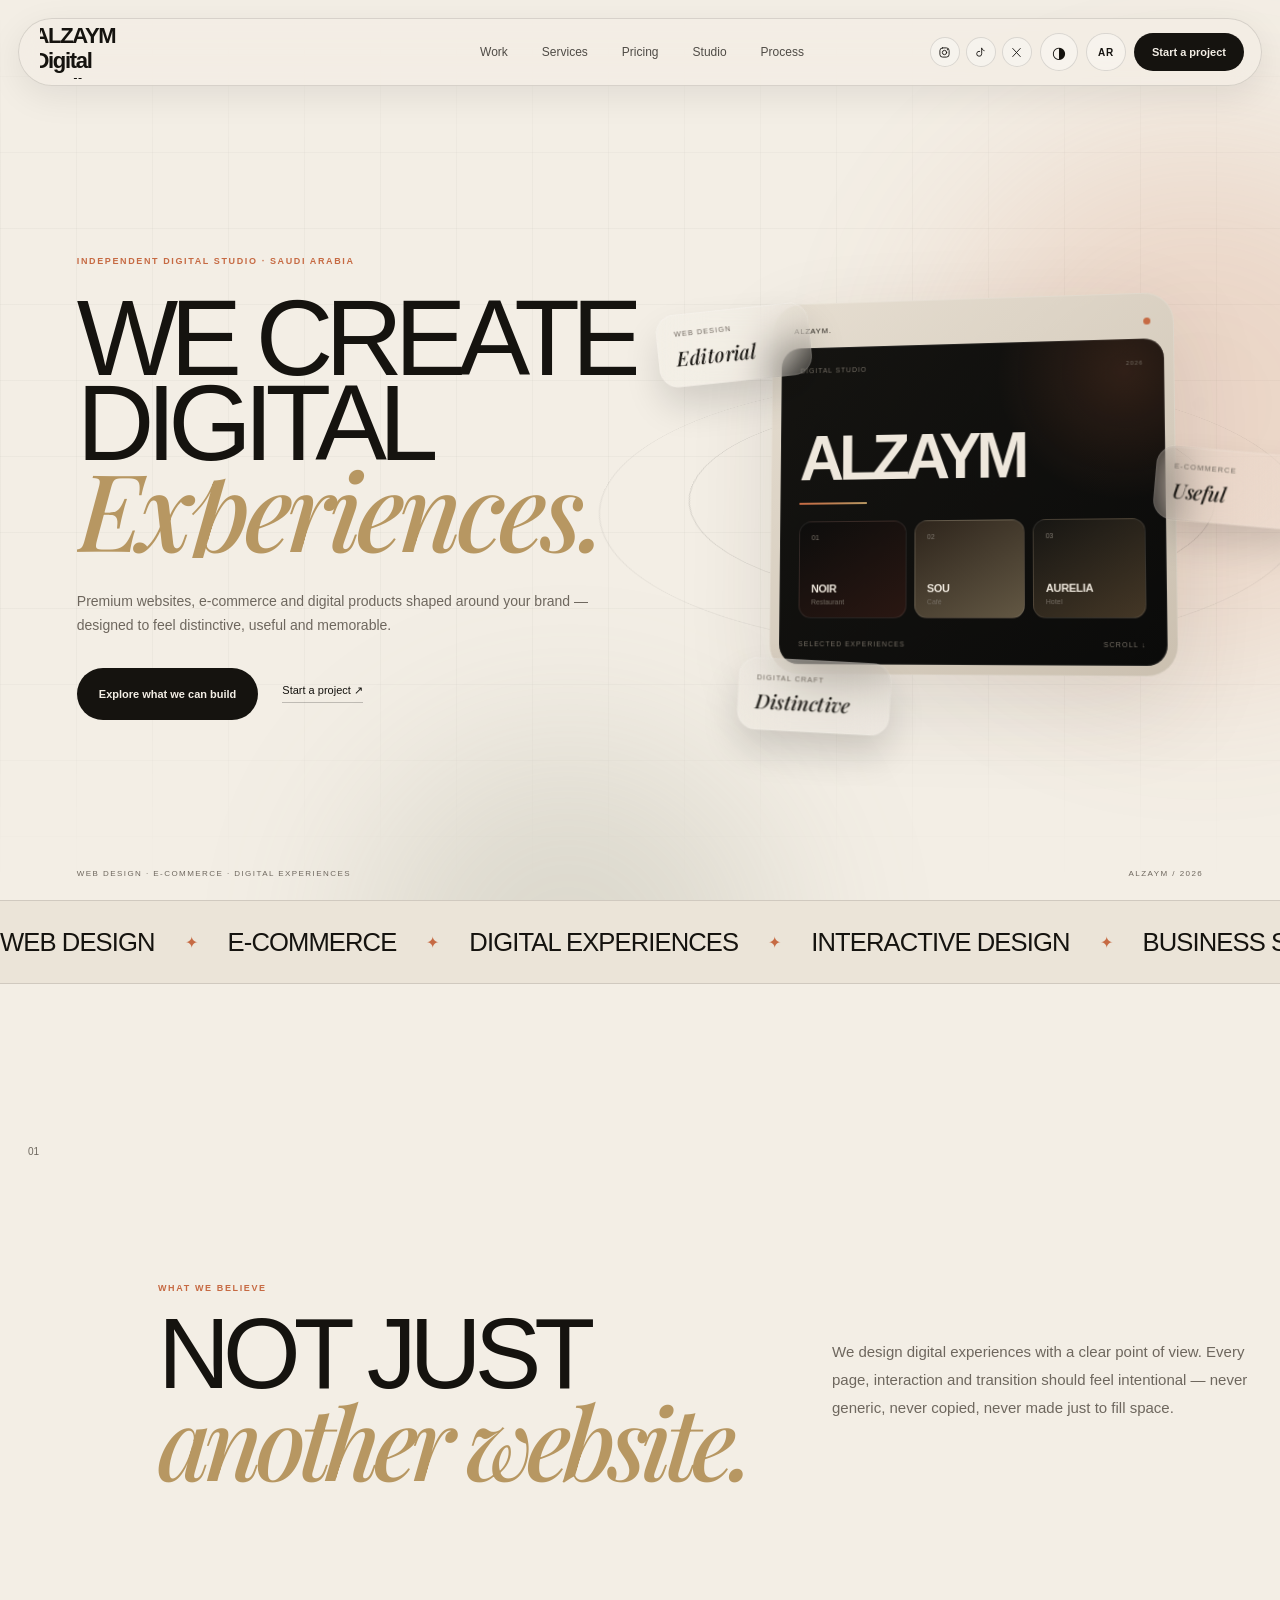
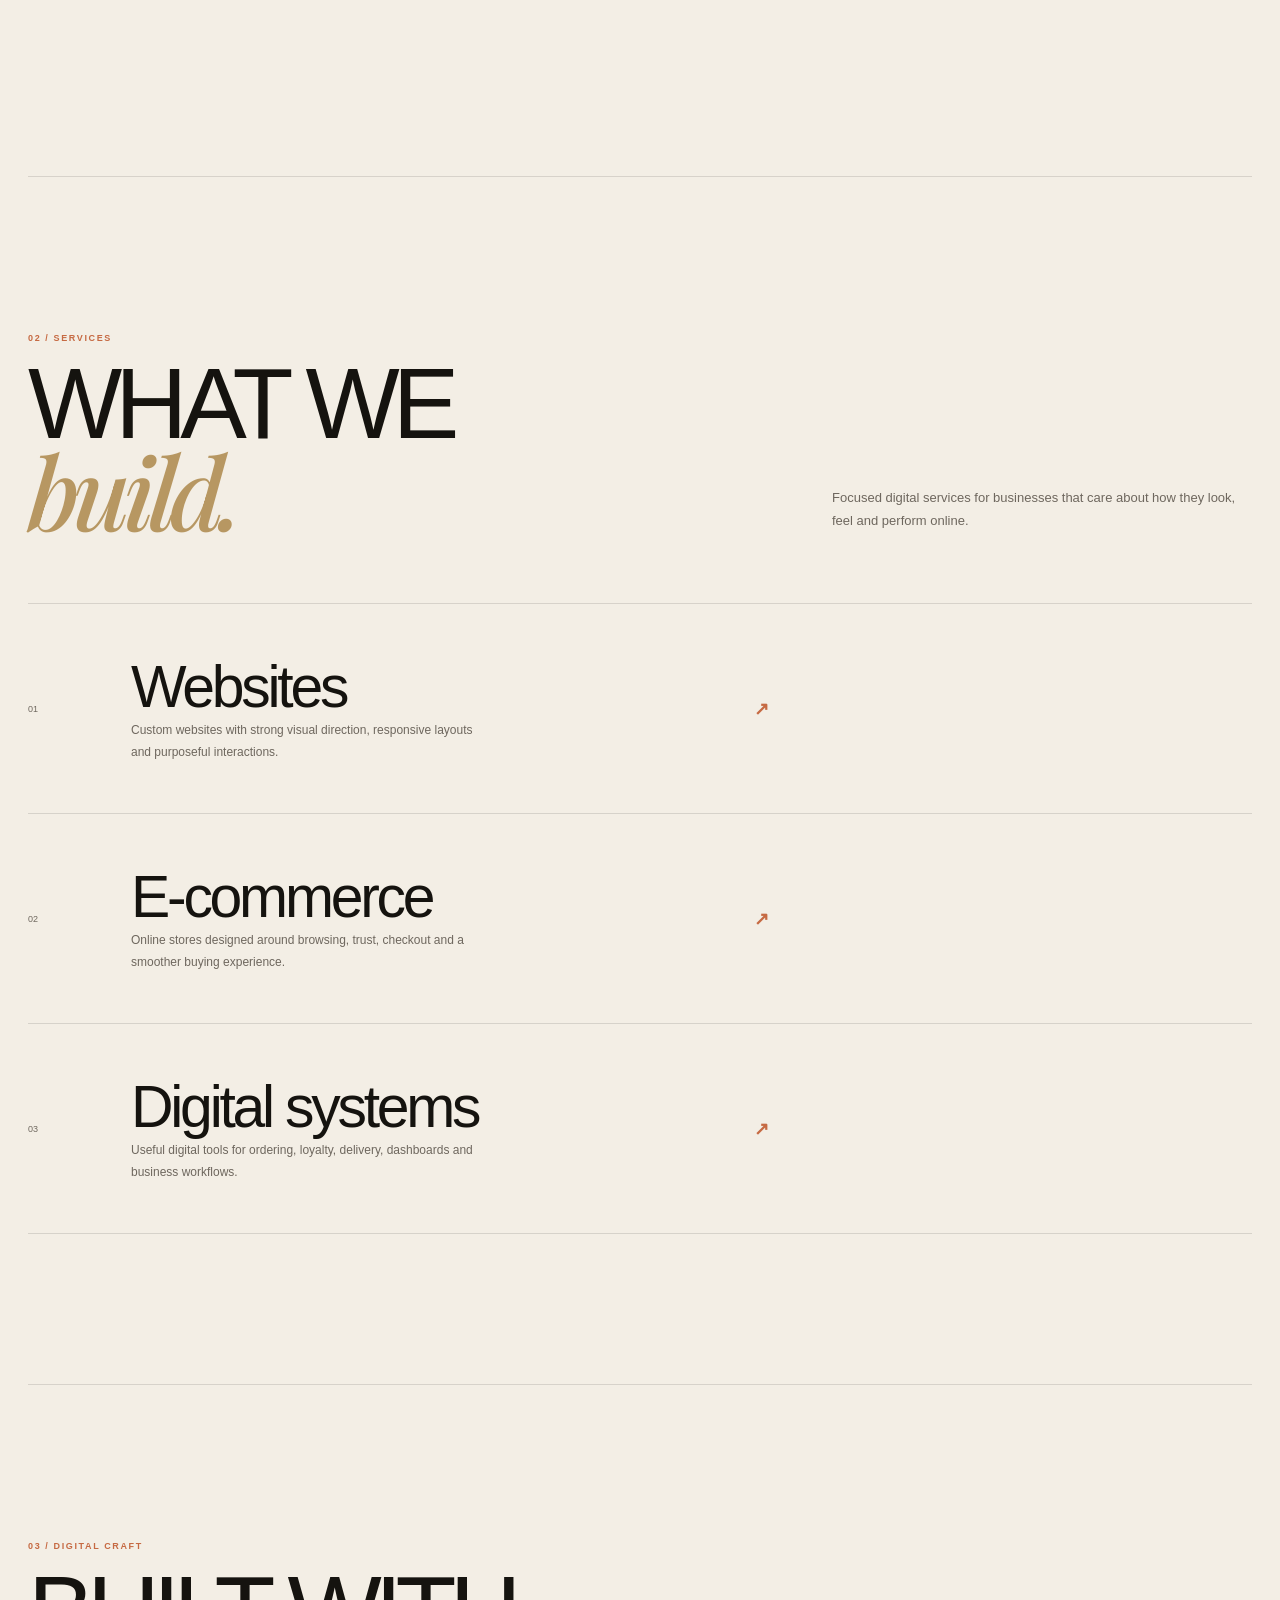
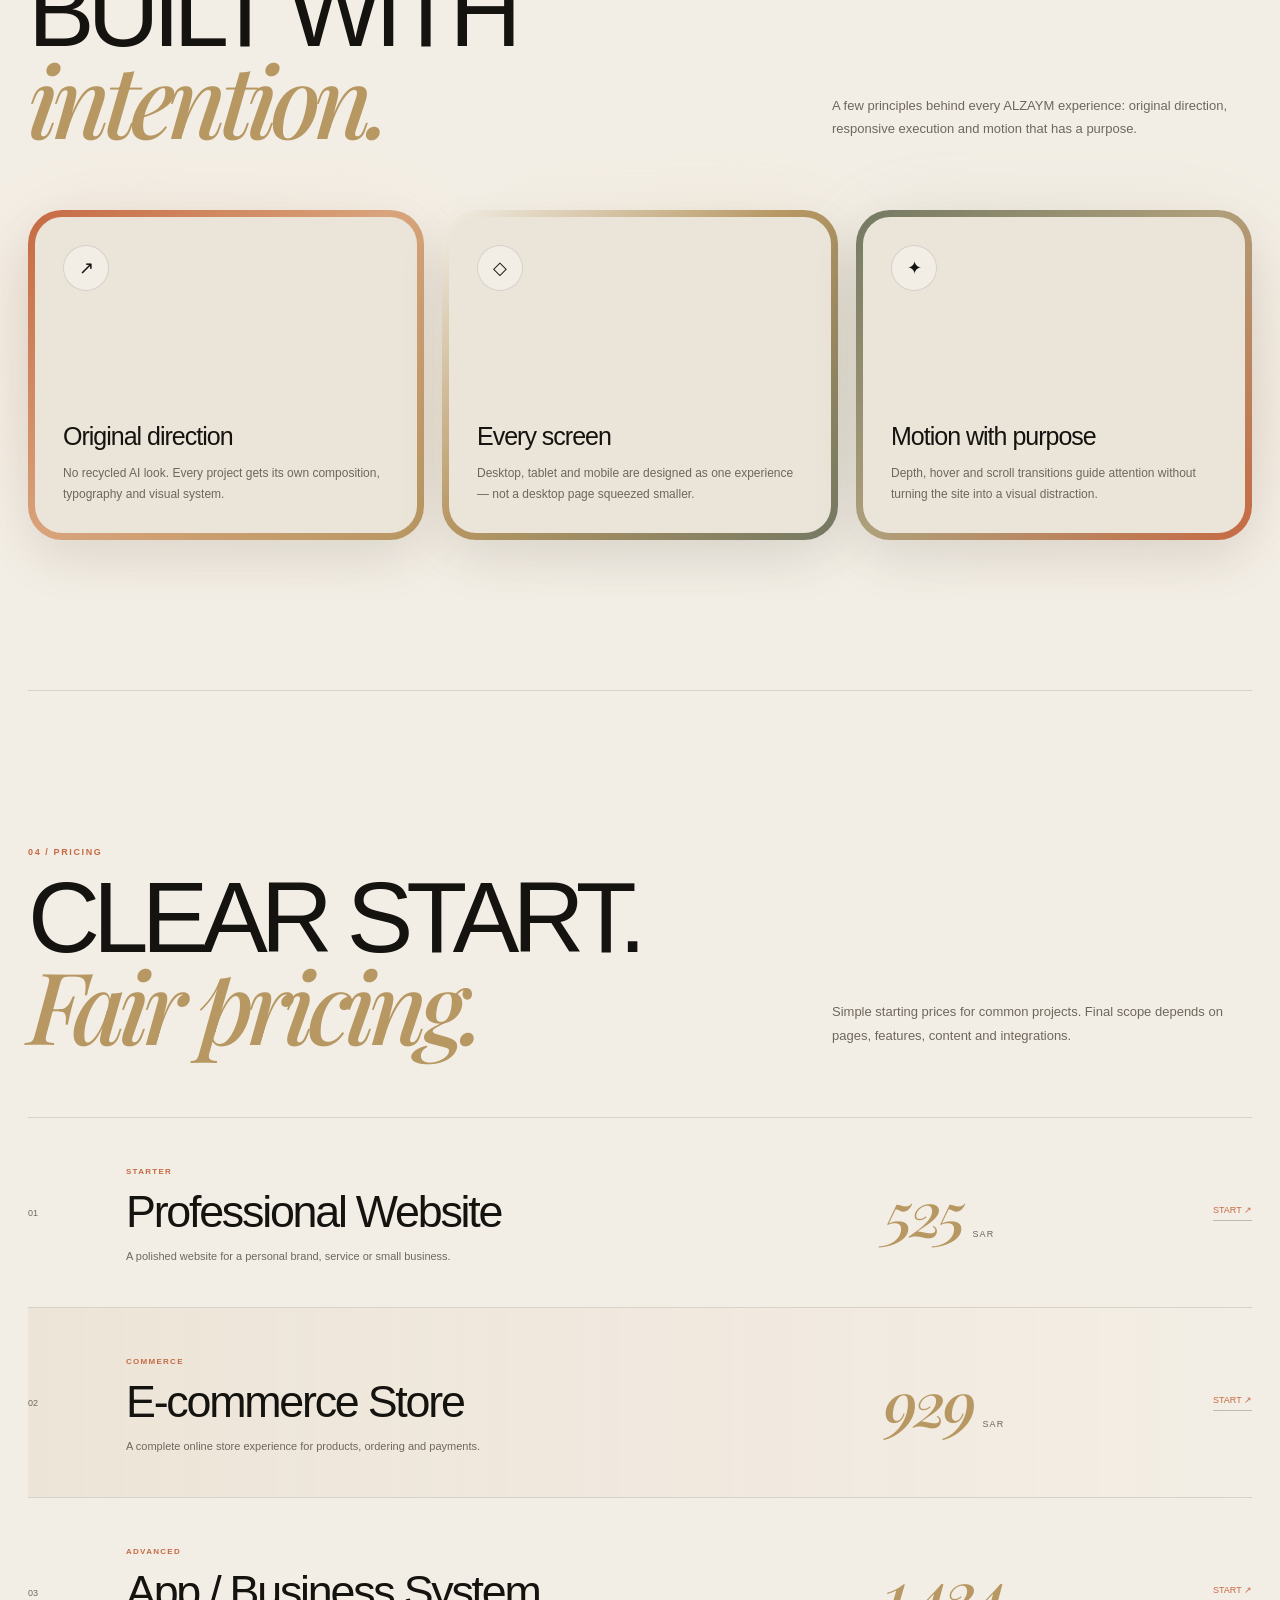
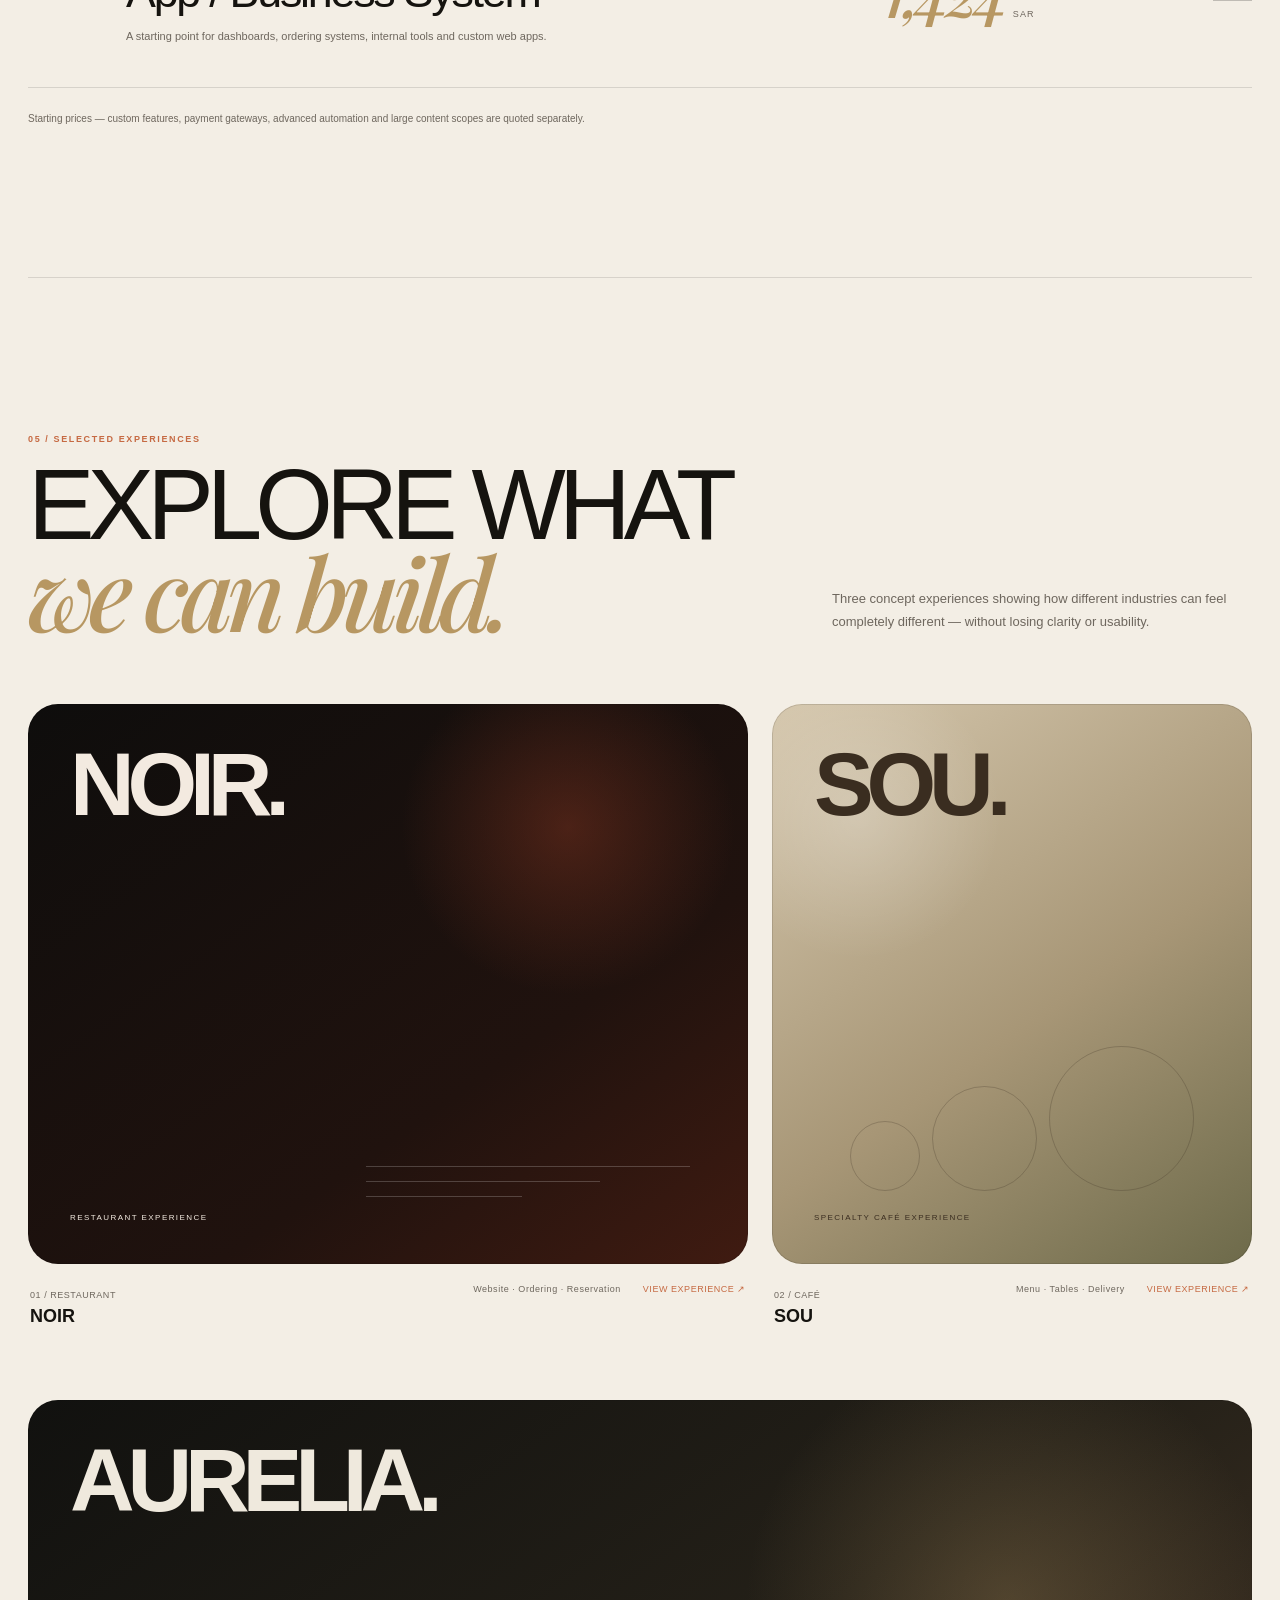
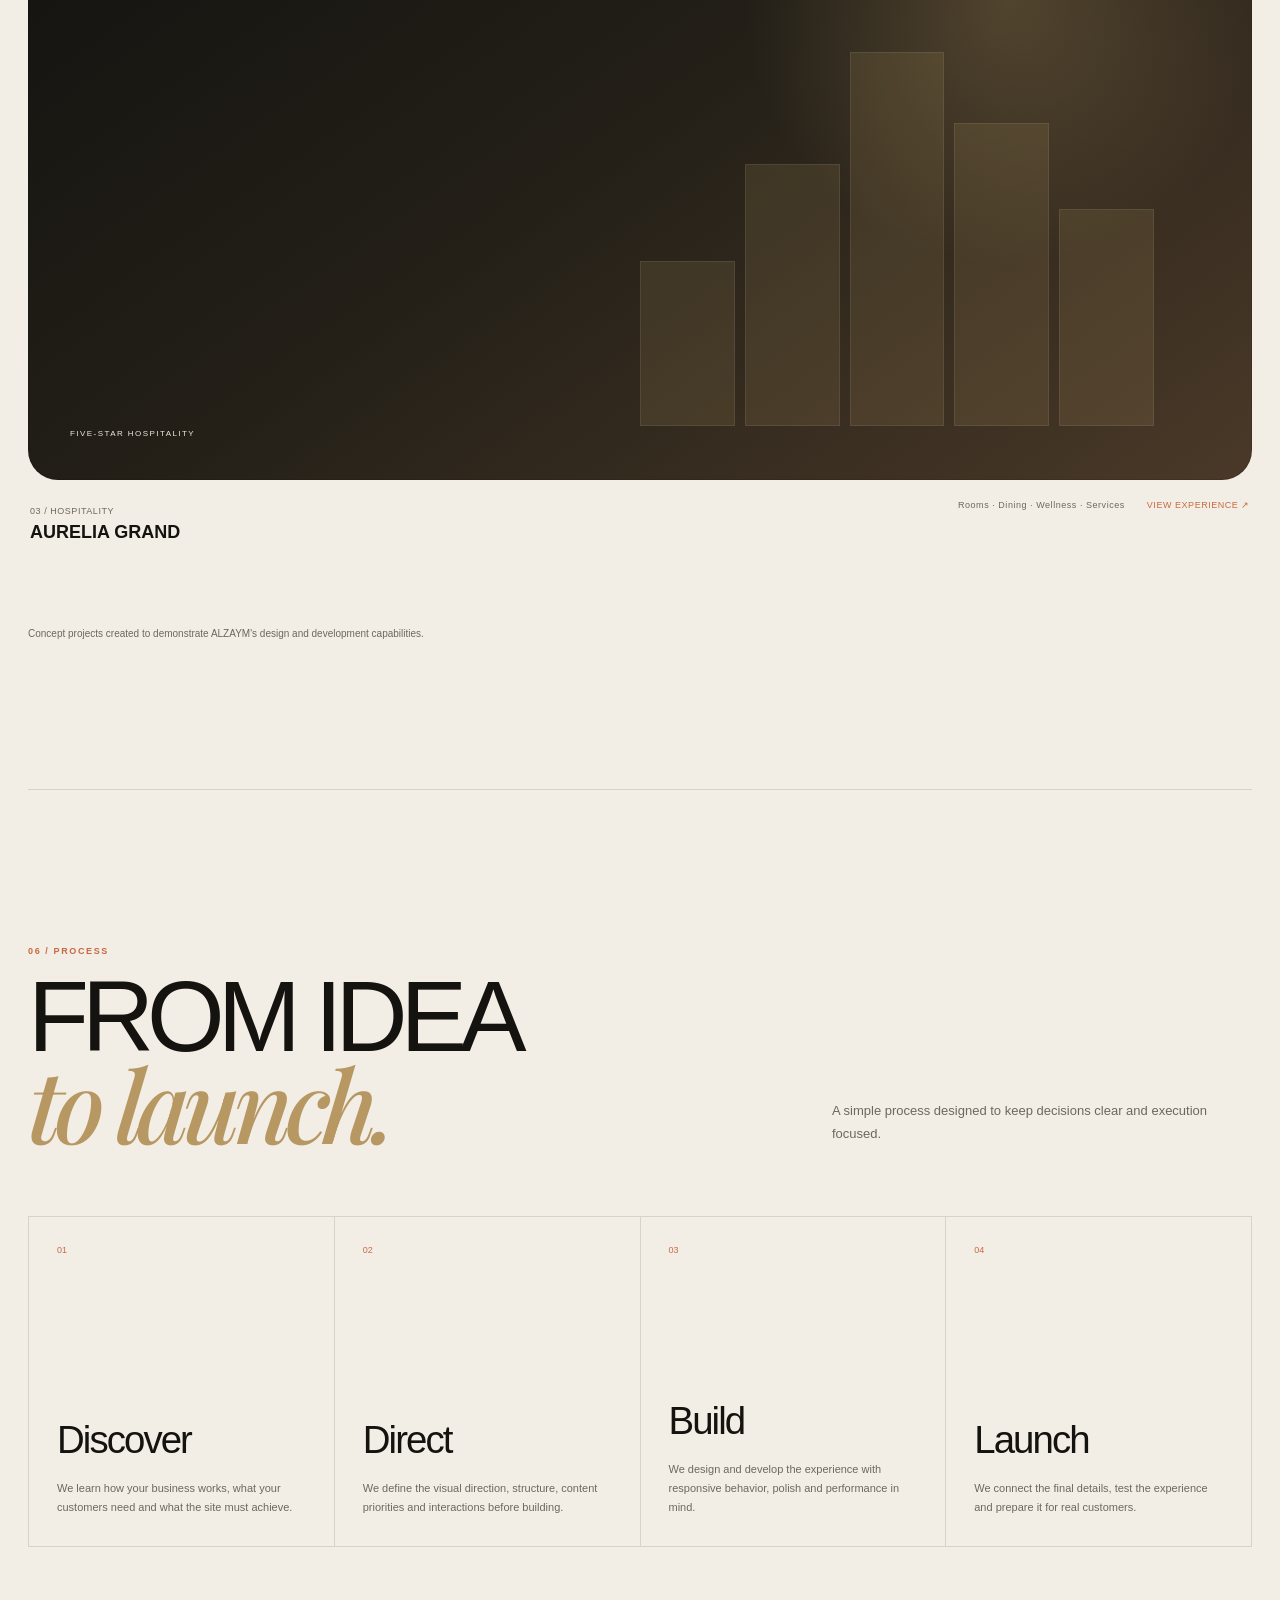
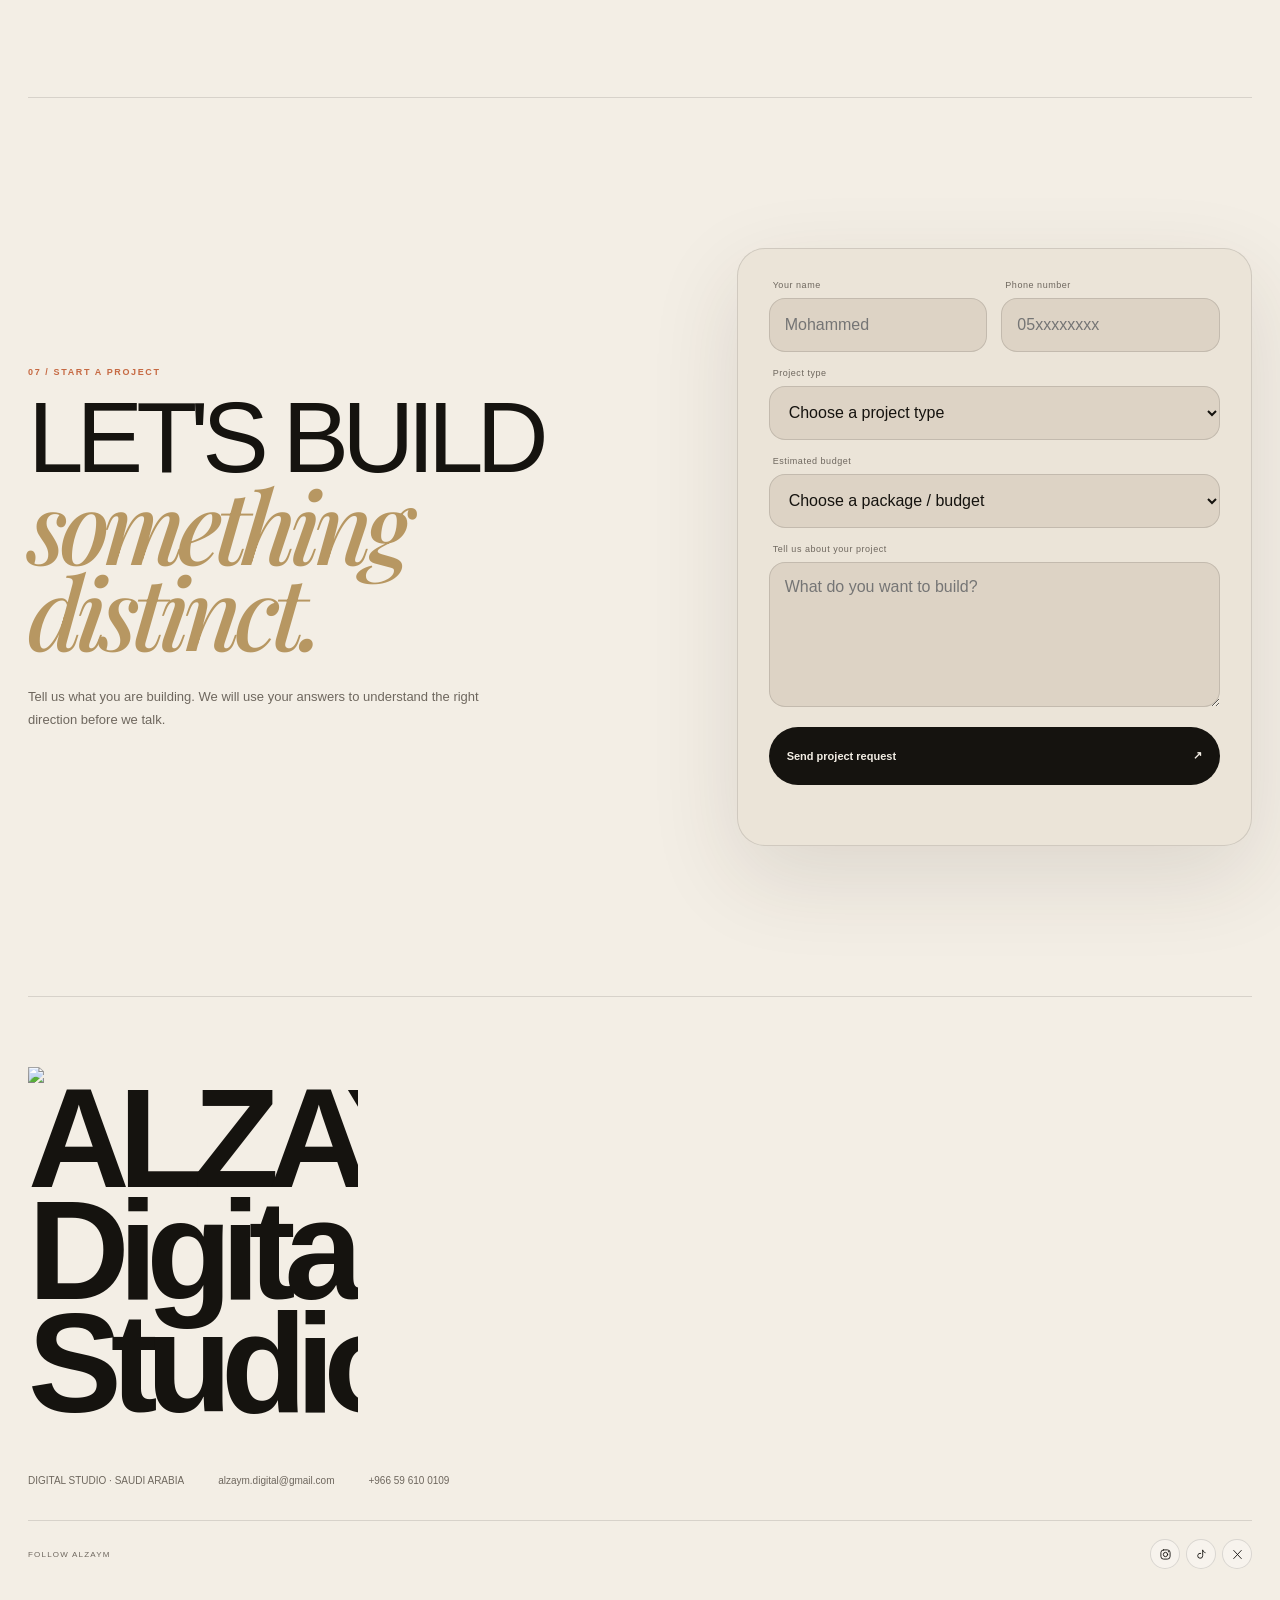
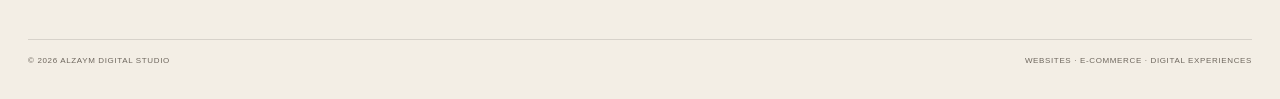
==== commit 1b39b011: "Update print statement from 'Hello' to 'Goodbye'" ====
--- a/index.html
+++ b/index.html
@@ -22,7 +22,7 @@
 
 <body>
   <div class="loader" id="loader">
-    <img class="loader-logo" src="تصميم بدون عنوان.png" alt="ALZAYM Digital Studio logo">
+    <img class="loader-logo" src="alzaym-logo.png" alt="ALZAYM Digital Studio logo">
     <div class="loader-track"><i></i></div>
     <small>DIGITAL STUDIO</small>
   </div>
@@ -30,7 +30,7 @@
   <div class="cursor" id="cursor" aria-hidden="true"><span>VIEW</span></div>
 
   <header class="site-header" id="siteHeader">
-    <a class="brand brand-logo" href="#home" aria-label="ALZAYM home"><img src="تصميم بدون عنوان.png" alt="ALZAYM Digital Studio"></a>
+    <a class="brand brand-logo" href="#home" aria-label="ALZAYM home"><img src="alzaym-logo.png" alt="ALZAYM Digital Studio"></a>
 
     <nav class="desktop-nav" aria-label="Primary navigation">
       <a href="#work" data-copy-en="Work" data-copy-ar="الأعمال">Work</a>
@@ -665,7 +665,7 @@
   </main>
 
   <footer class="site-footer">
-    <div class="footer-brand footer-logo"><img src="تصميم بدون عنوان.png" alt="ALZAYM Digital Studio"></div>
+    <div class="footer-brand footer-logo"><img src="alzaym-logo.png" alt="ALZAYM Digital Studio"></div>
 
     <div class="footer-copy">
       <span>DIGITAL STUDIO · SAUDI ARABIA</span>
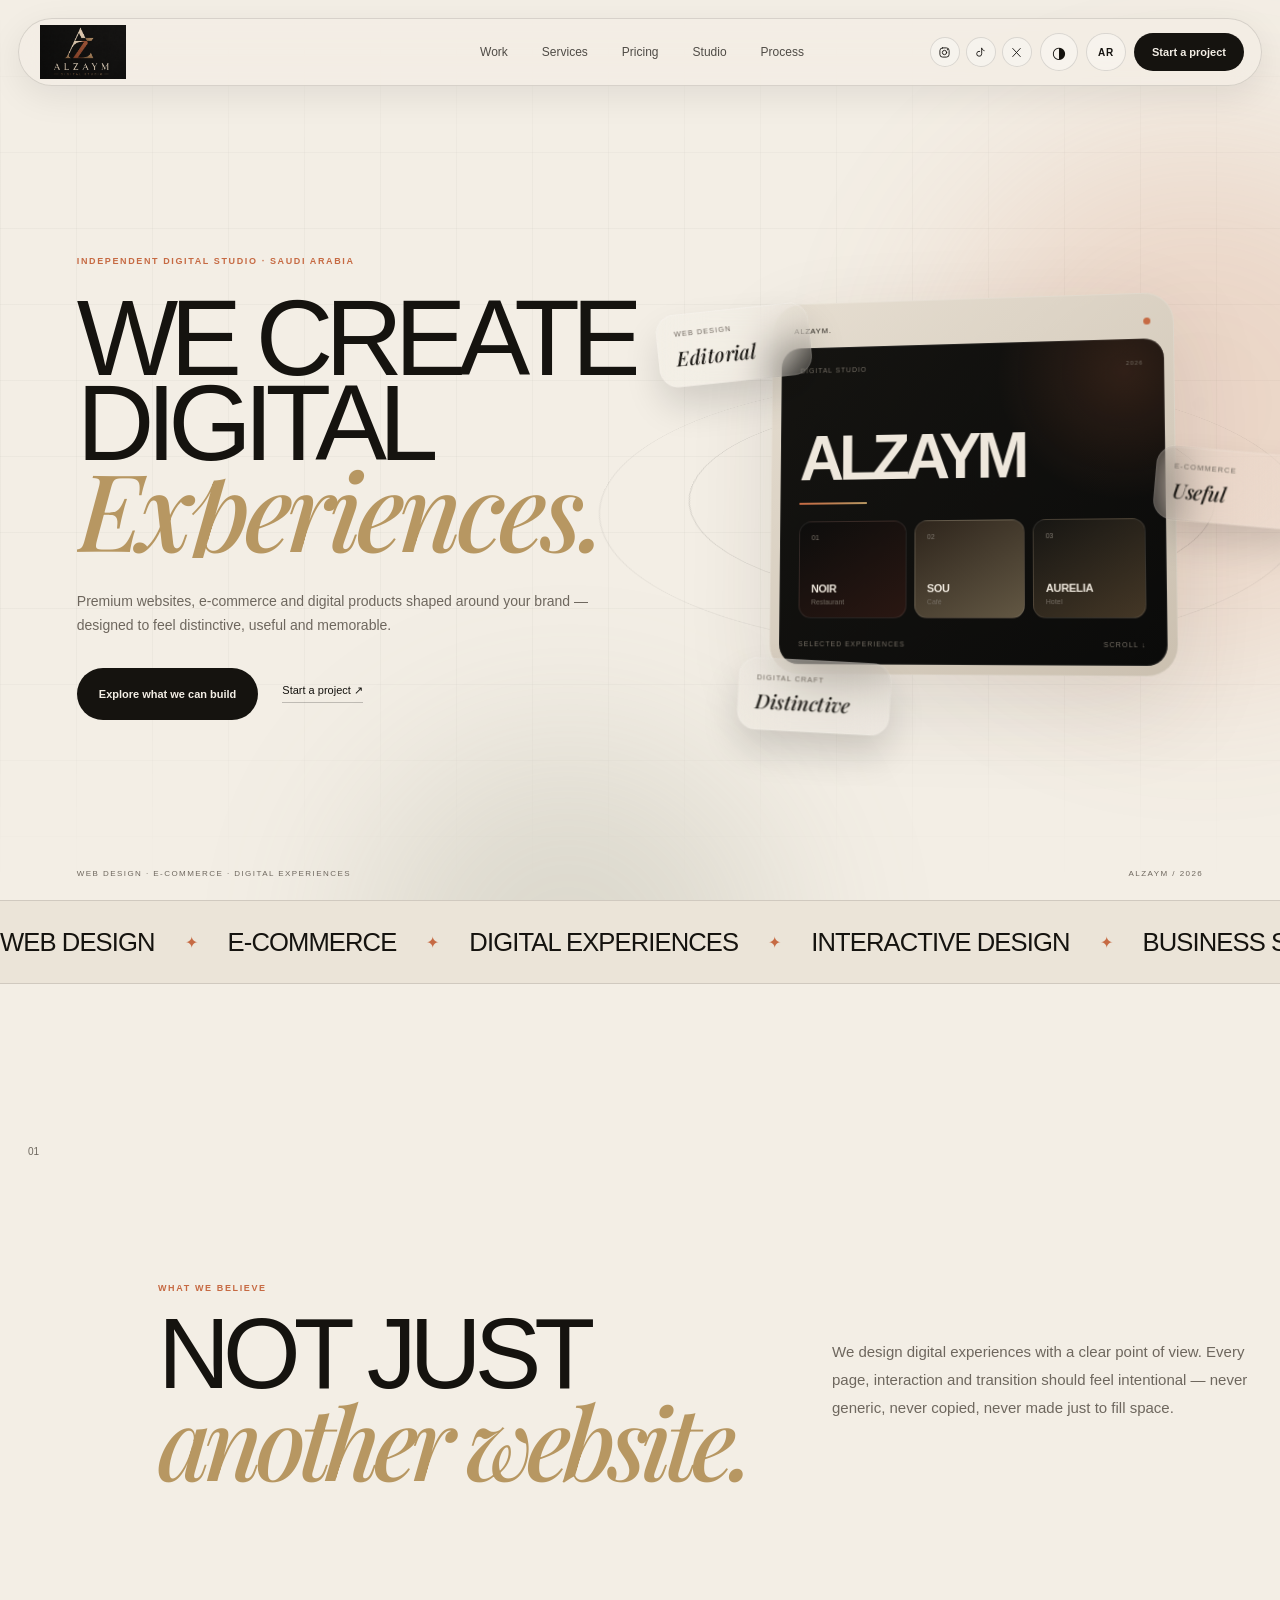
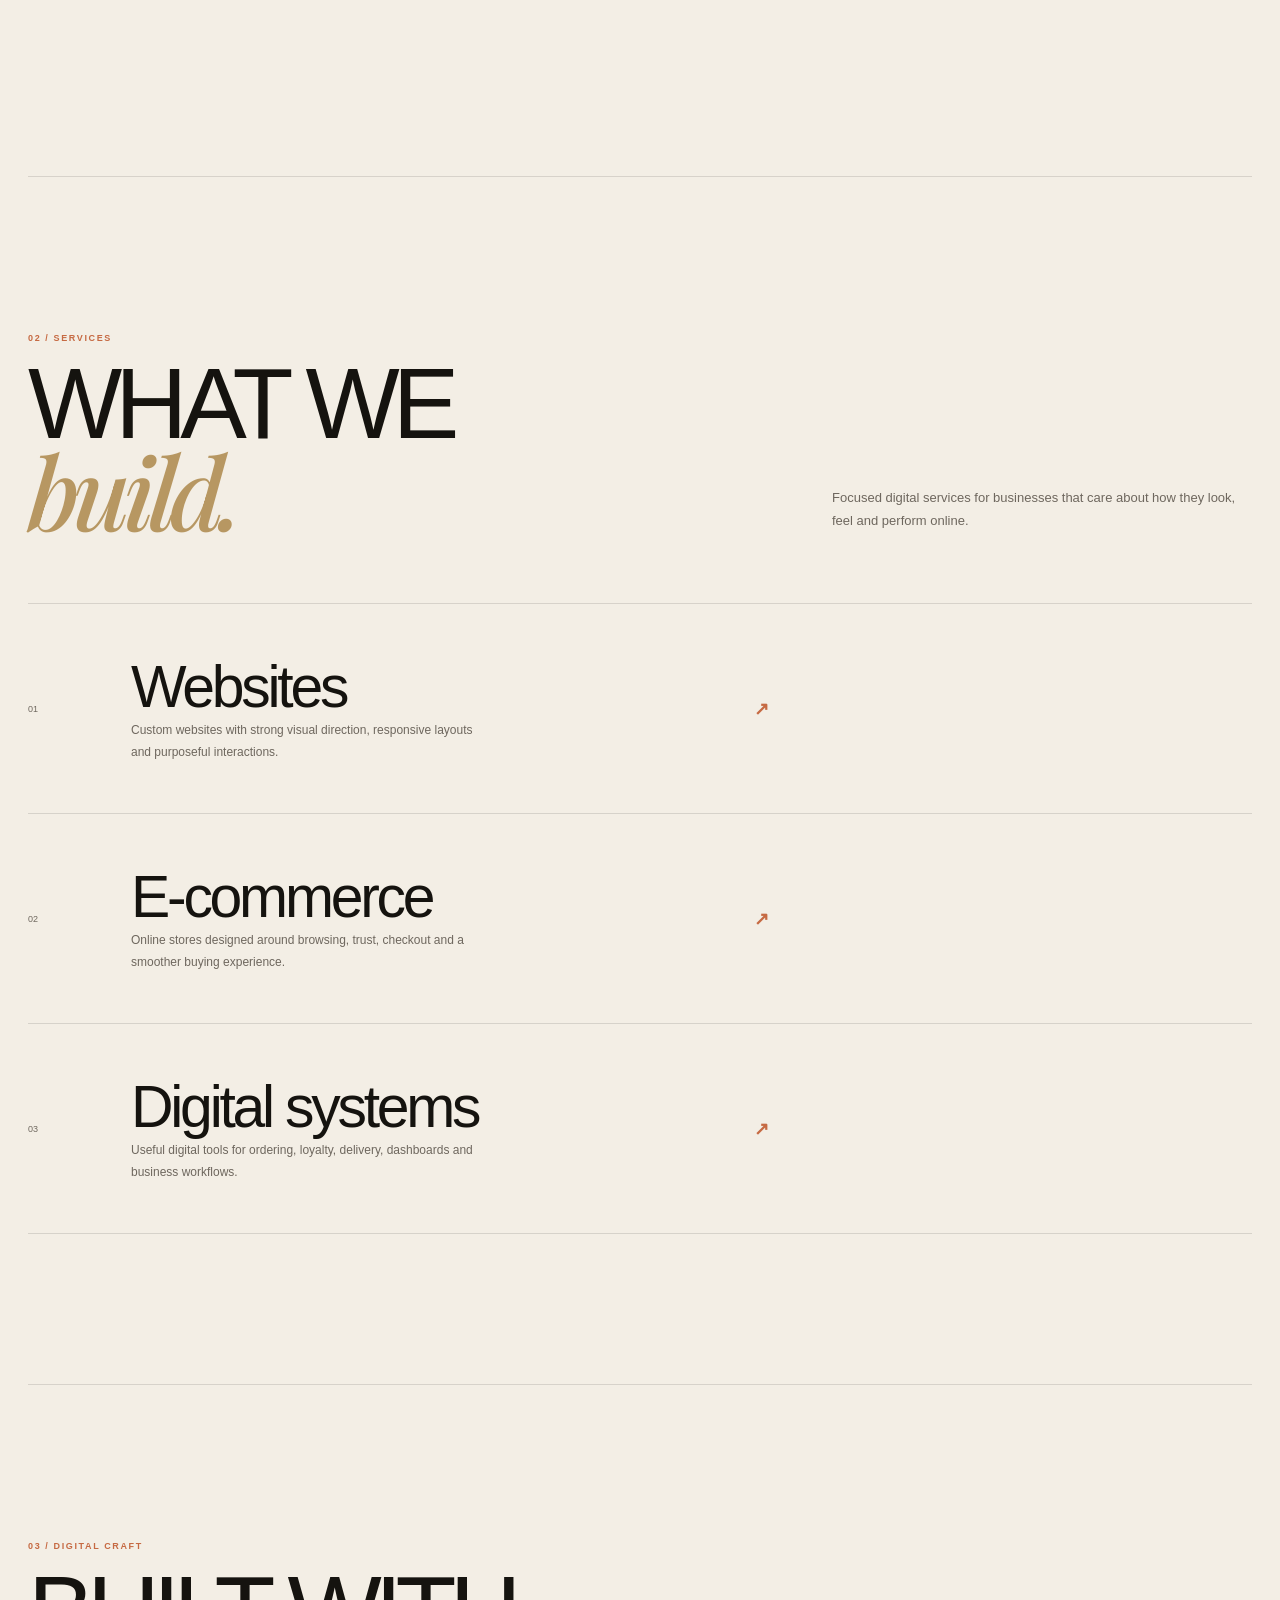
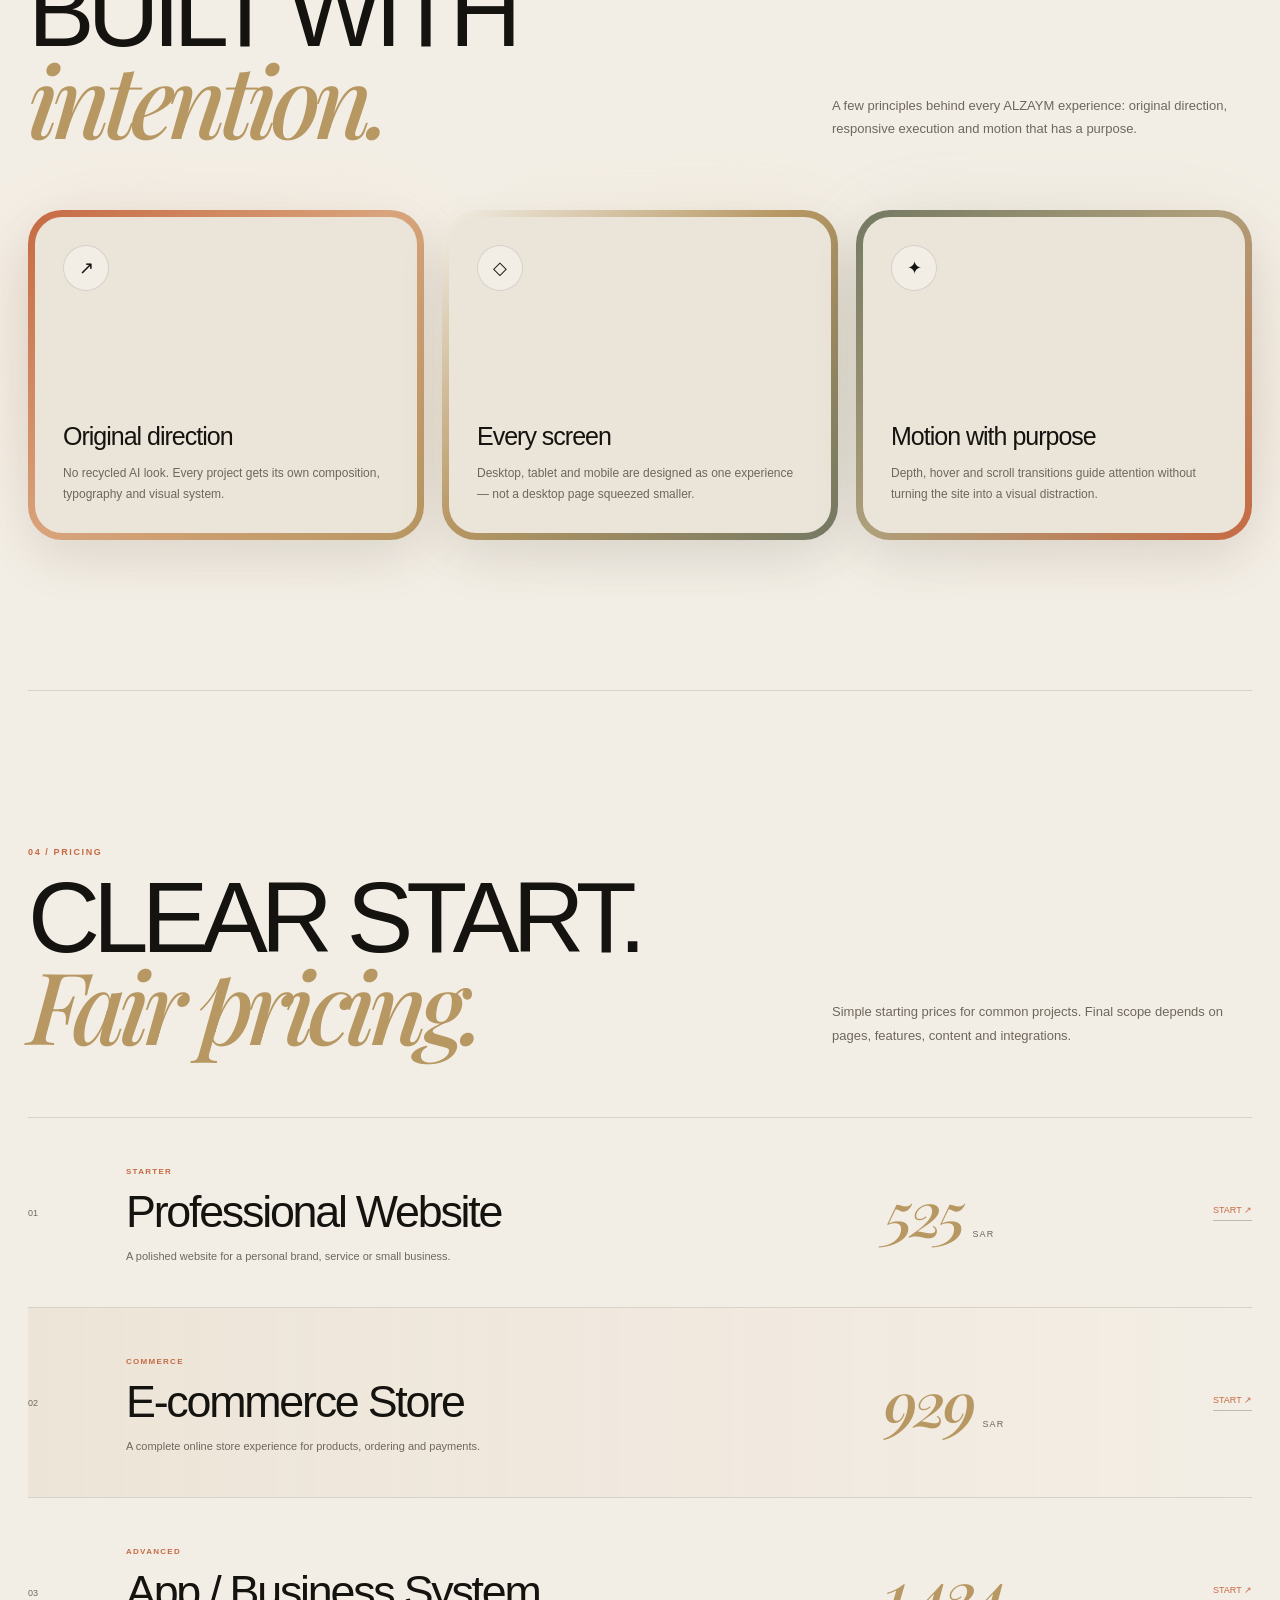
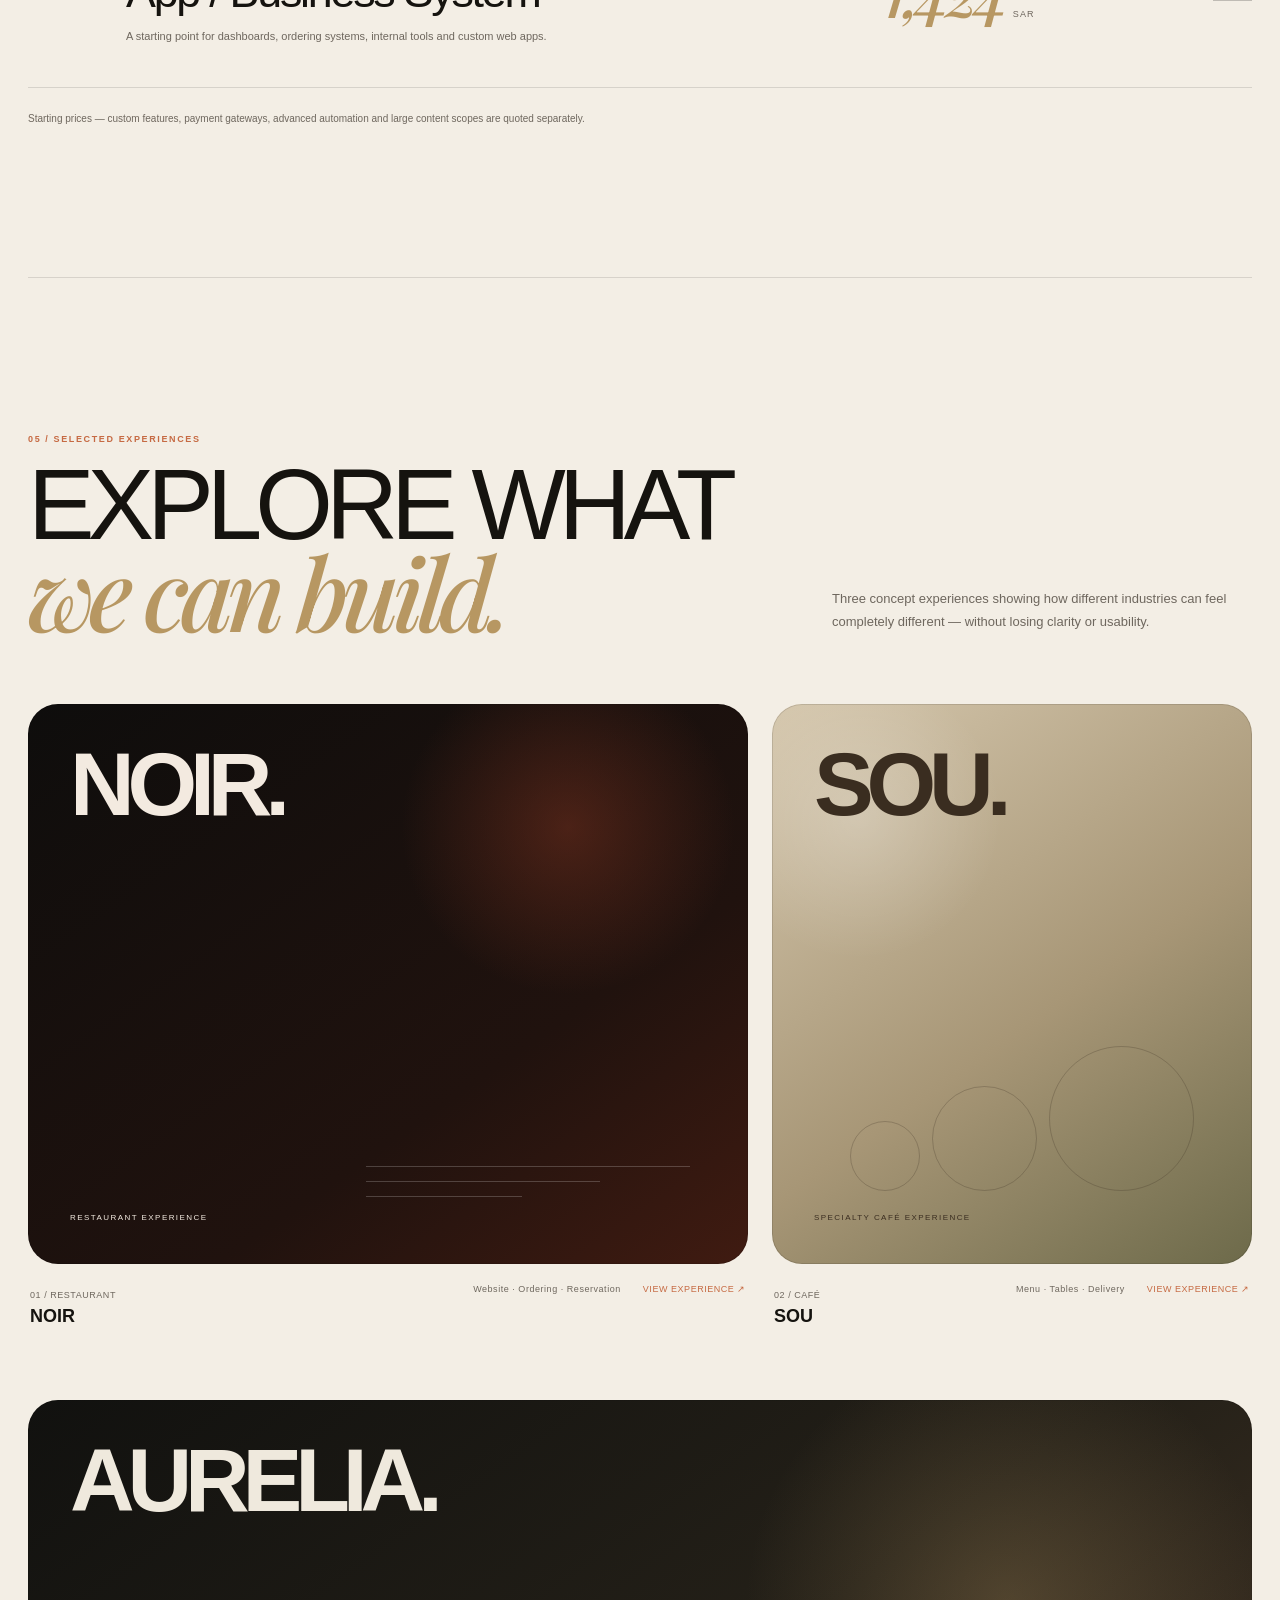
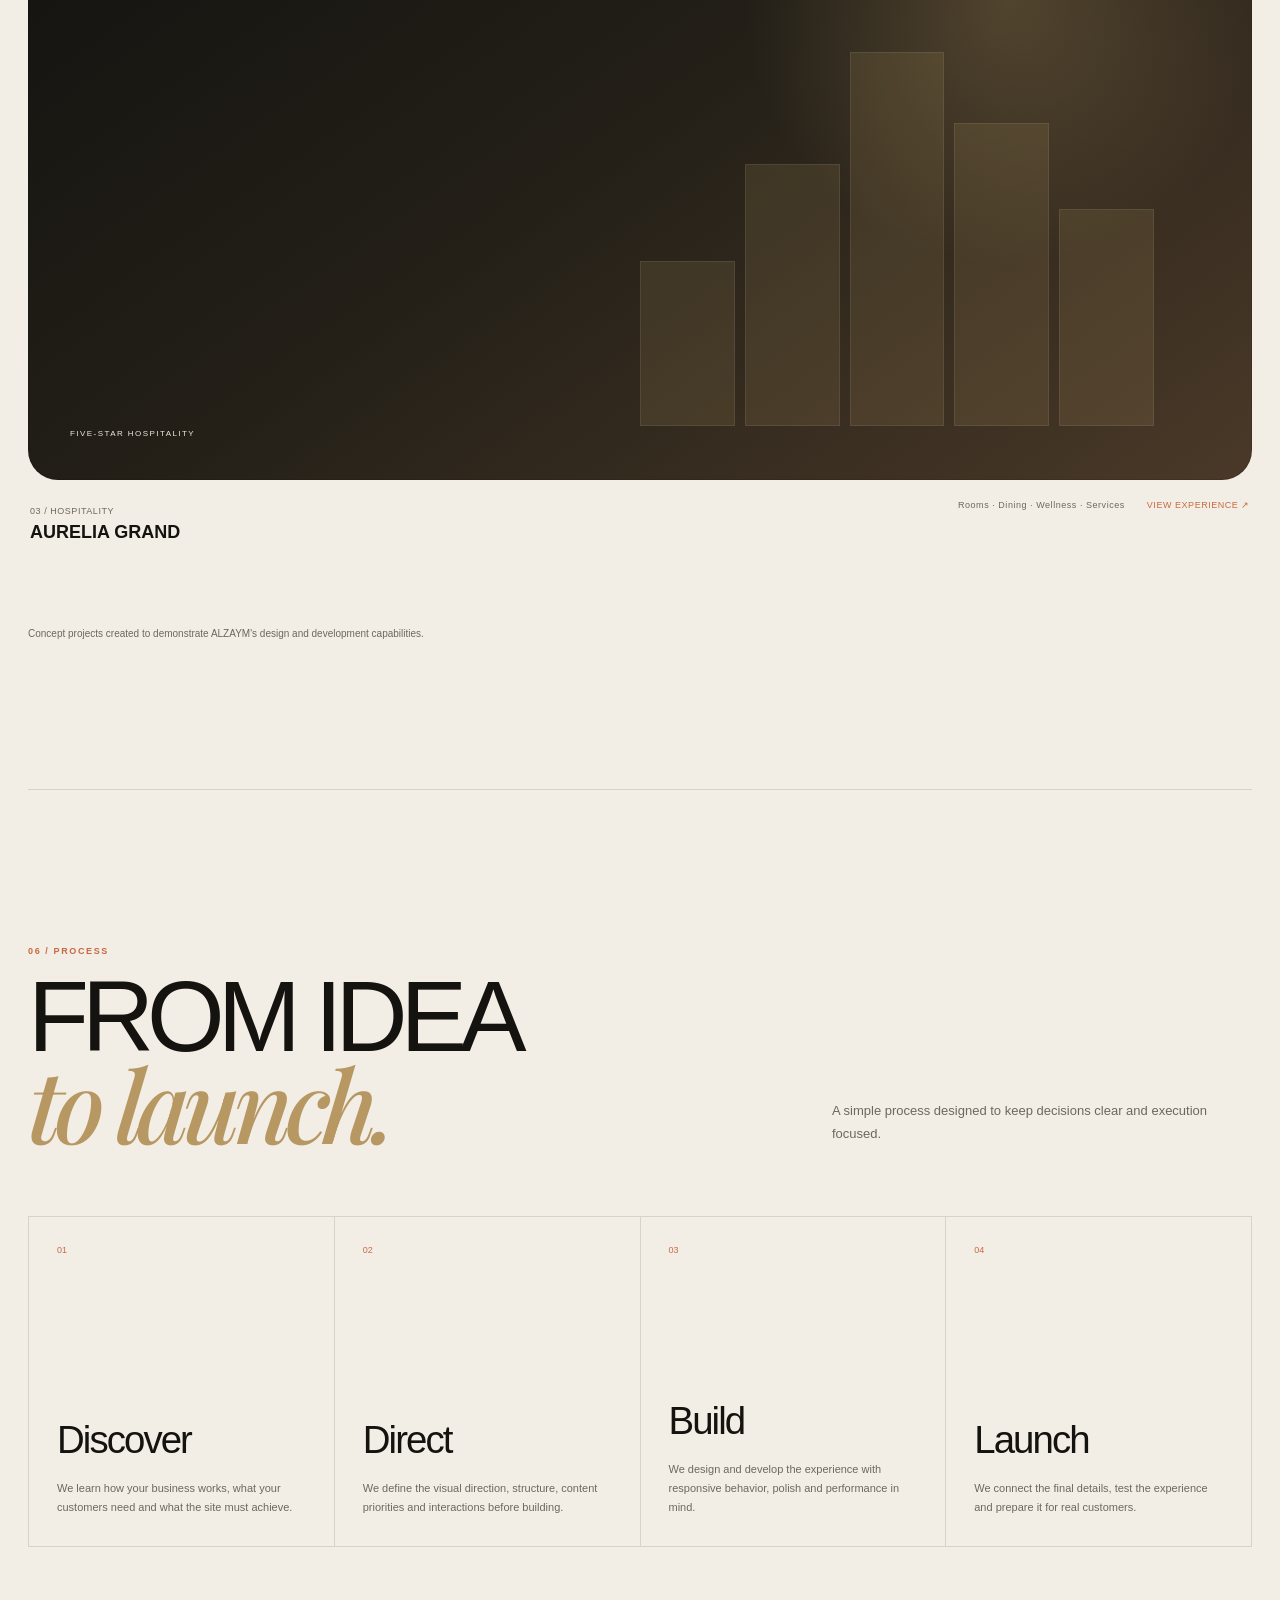
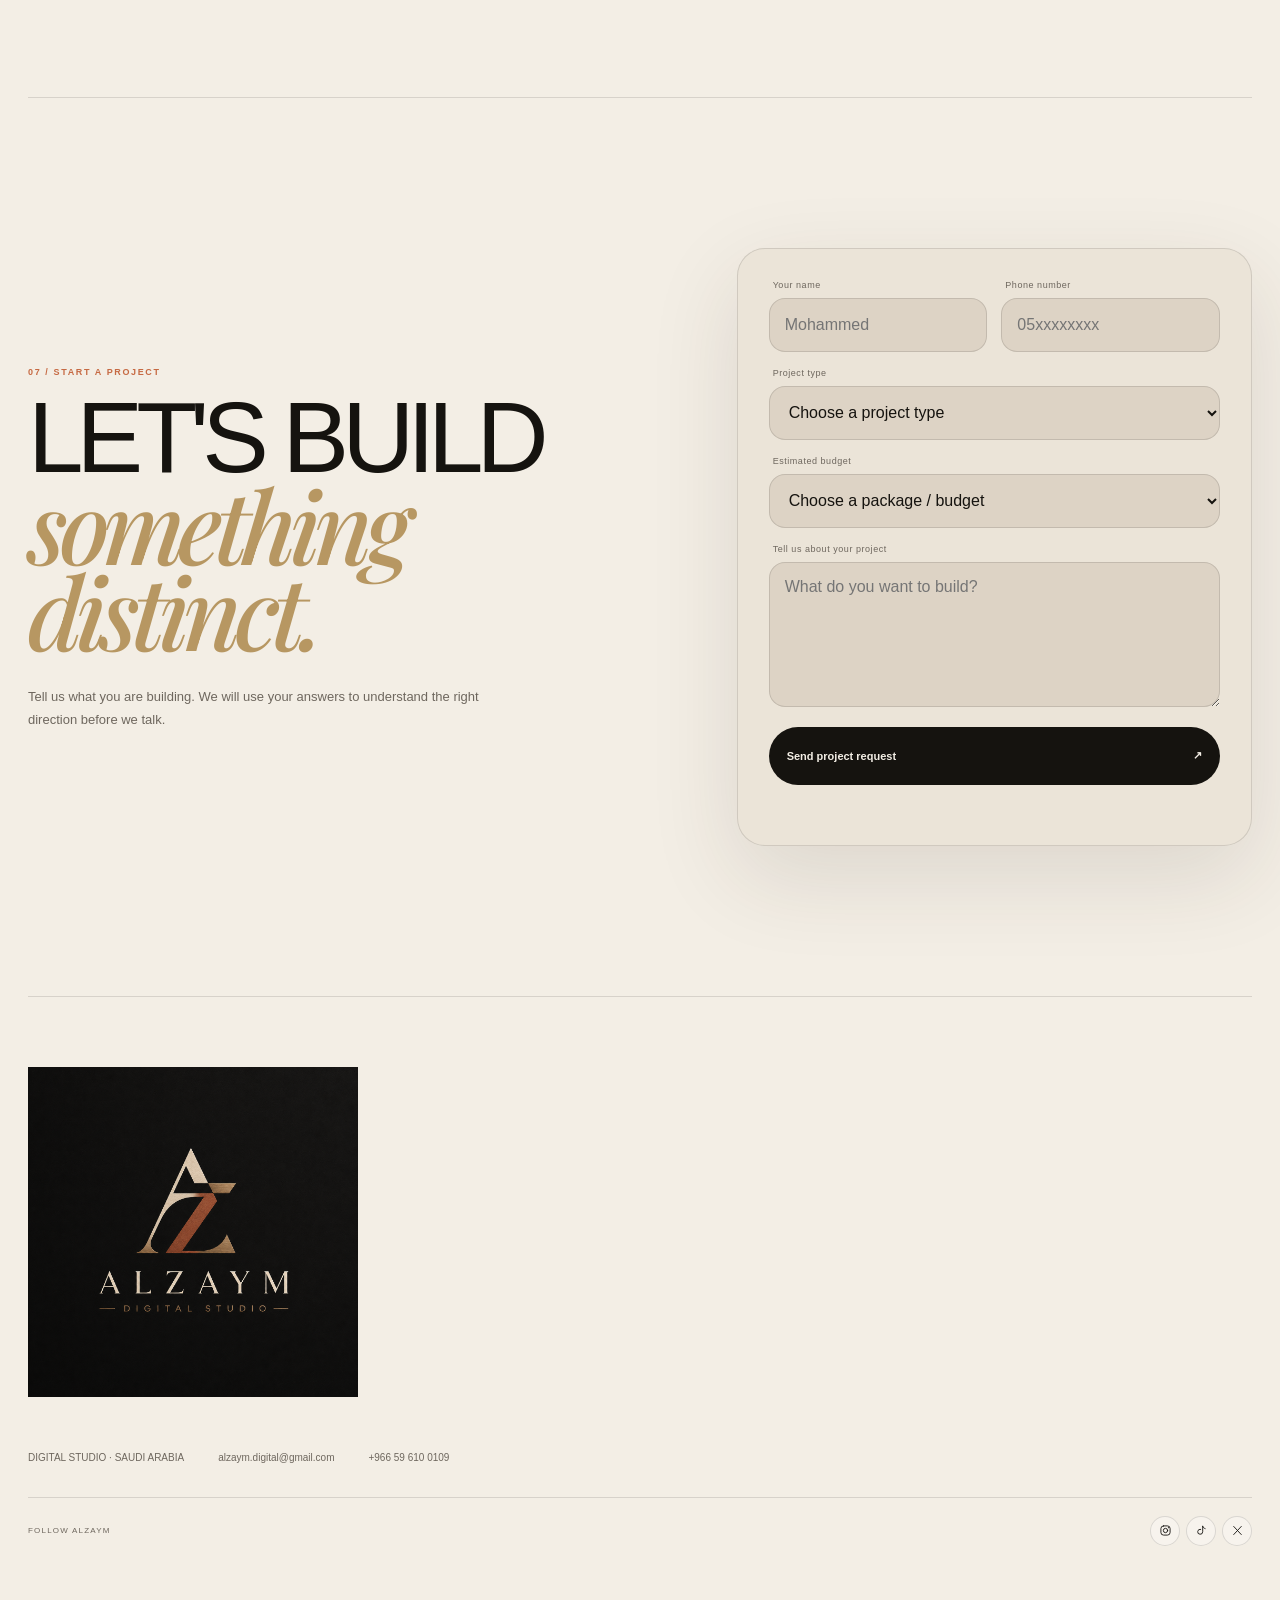
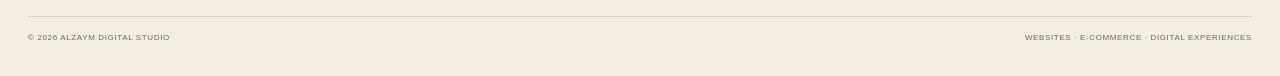
==== commit 1268c174: "Update fmt.Println message from 'Hello' to 'Goodbye'" ====
--- a/index.html
+++ b/index.html
@@ -22,7 +22,7 @@
 
 <body>
   <div class="loader" id="loader">
-    <img class="loader-logo" src="alzaym-logo.png" alt="ALZAYM Digital Studio logo">
+    <img class="loader-logo" src="alzaym-logo.png.png" alt="ALZAYM Digital Studio logo">
     <div class="loader-track"><i></i></div>
     <small>DIGITAL STUDIO</small>
   </div>
@@ -30,7 +30,7 @@
   <div class="cursor" id="cursor" aria-hidden="true"><span>VIEW</span></div>
 
   <header class="site-header" id="siteHeader">
-    <a class="brand brand-logo" href="#home" aria-label="ALZAYM home"><img src="alzaym-logo.png" alt="ALZAYM Digital Studio"></a>
+    <a class="brand brand-logo" href="#home" aria-label="ALZAYM home"><img src="alzaym-logo.png.png" alt="ALZAYM Digital Studio"></a>
 
     <nav class="desktop-nav" aria-label="Primary navigation">
       <a href="#work" data-copy-en="Work" data-copy-ar="الأعمال">Work</a>
@@ -665,7 +665,7 @@
   </main>
 
   <footer class="site-footer">
-    <div class="footer-brand footer-logo"><img src="alzaym-logo.png" alt="ALZAYM Digital Studio"></div>
+    <div class="footer-brand footer-logo"><img src="alzaym-logo.png.png" alt="ALZAYM Digital Studio"></div>
 
     <div class="footer-copy">
       <span>DIGITAL STUDIO · SAUDI ARABIA</span>
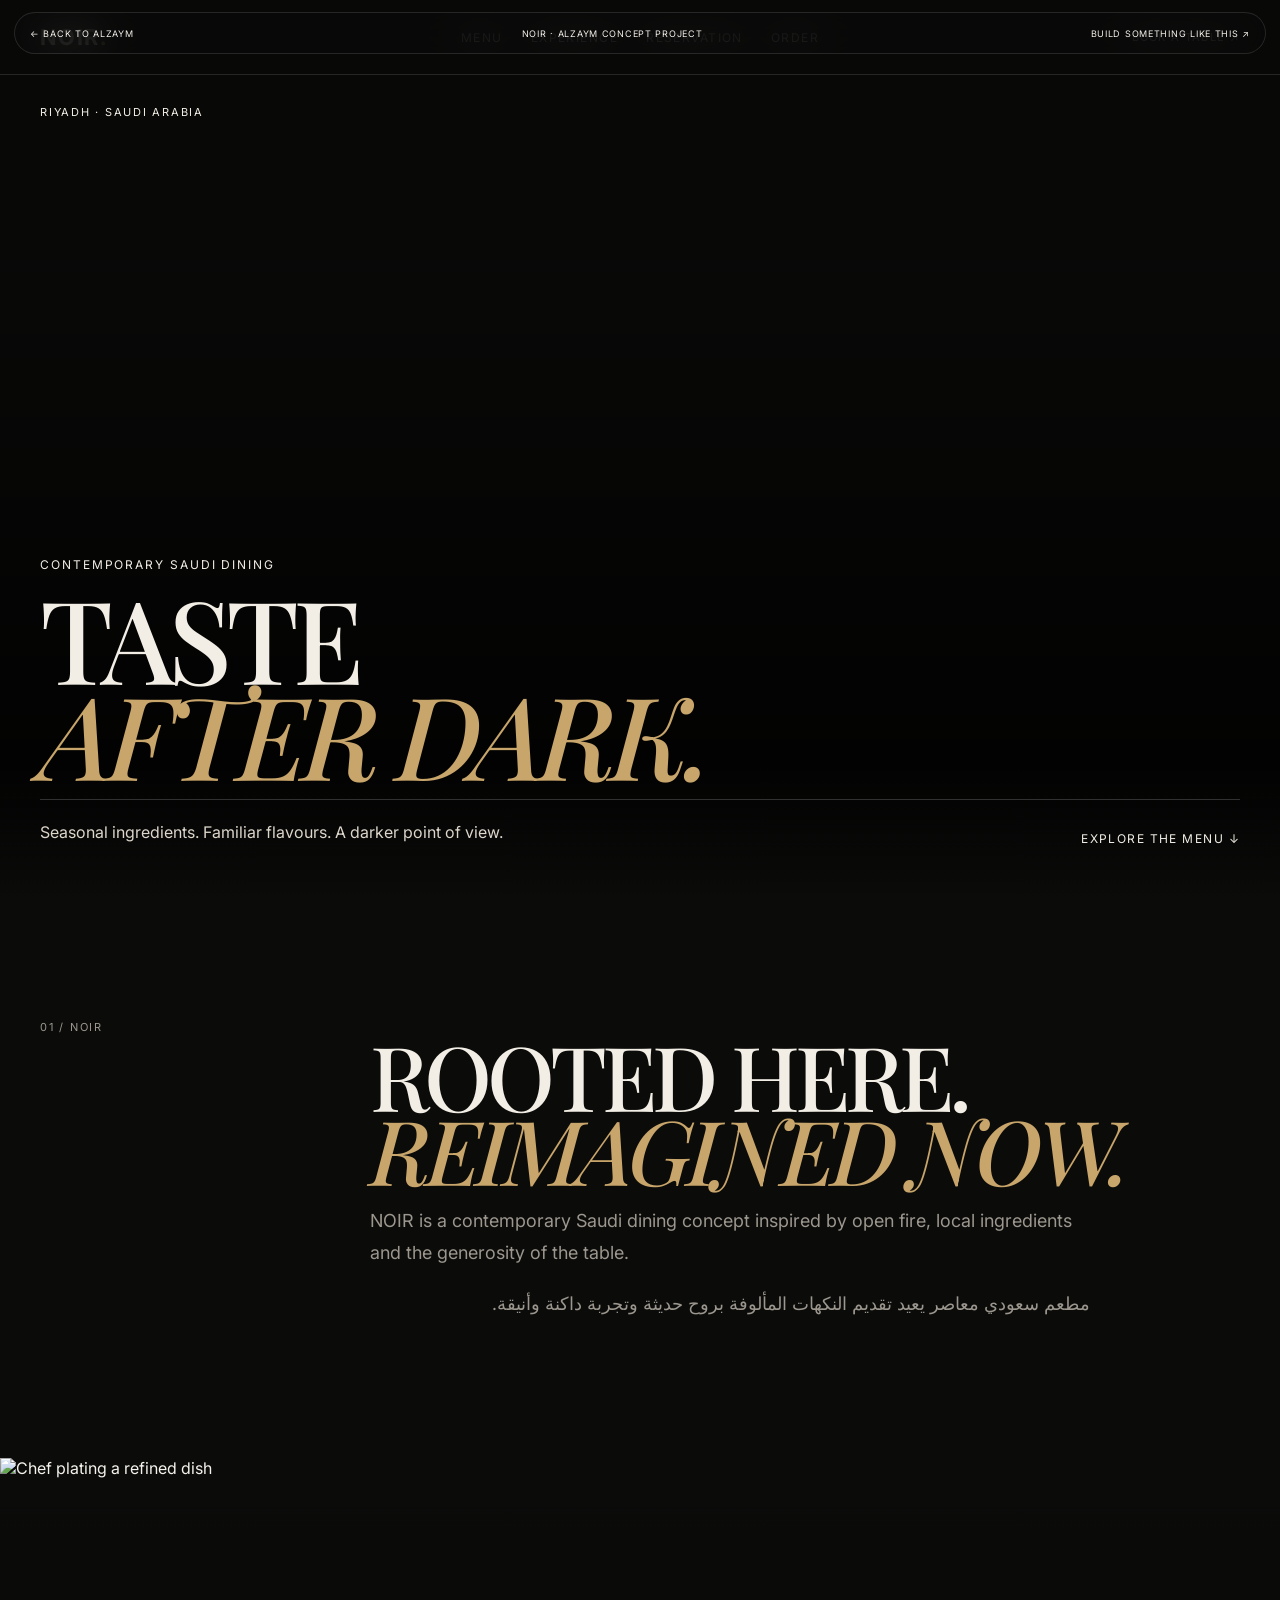
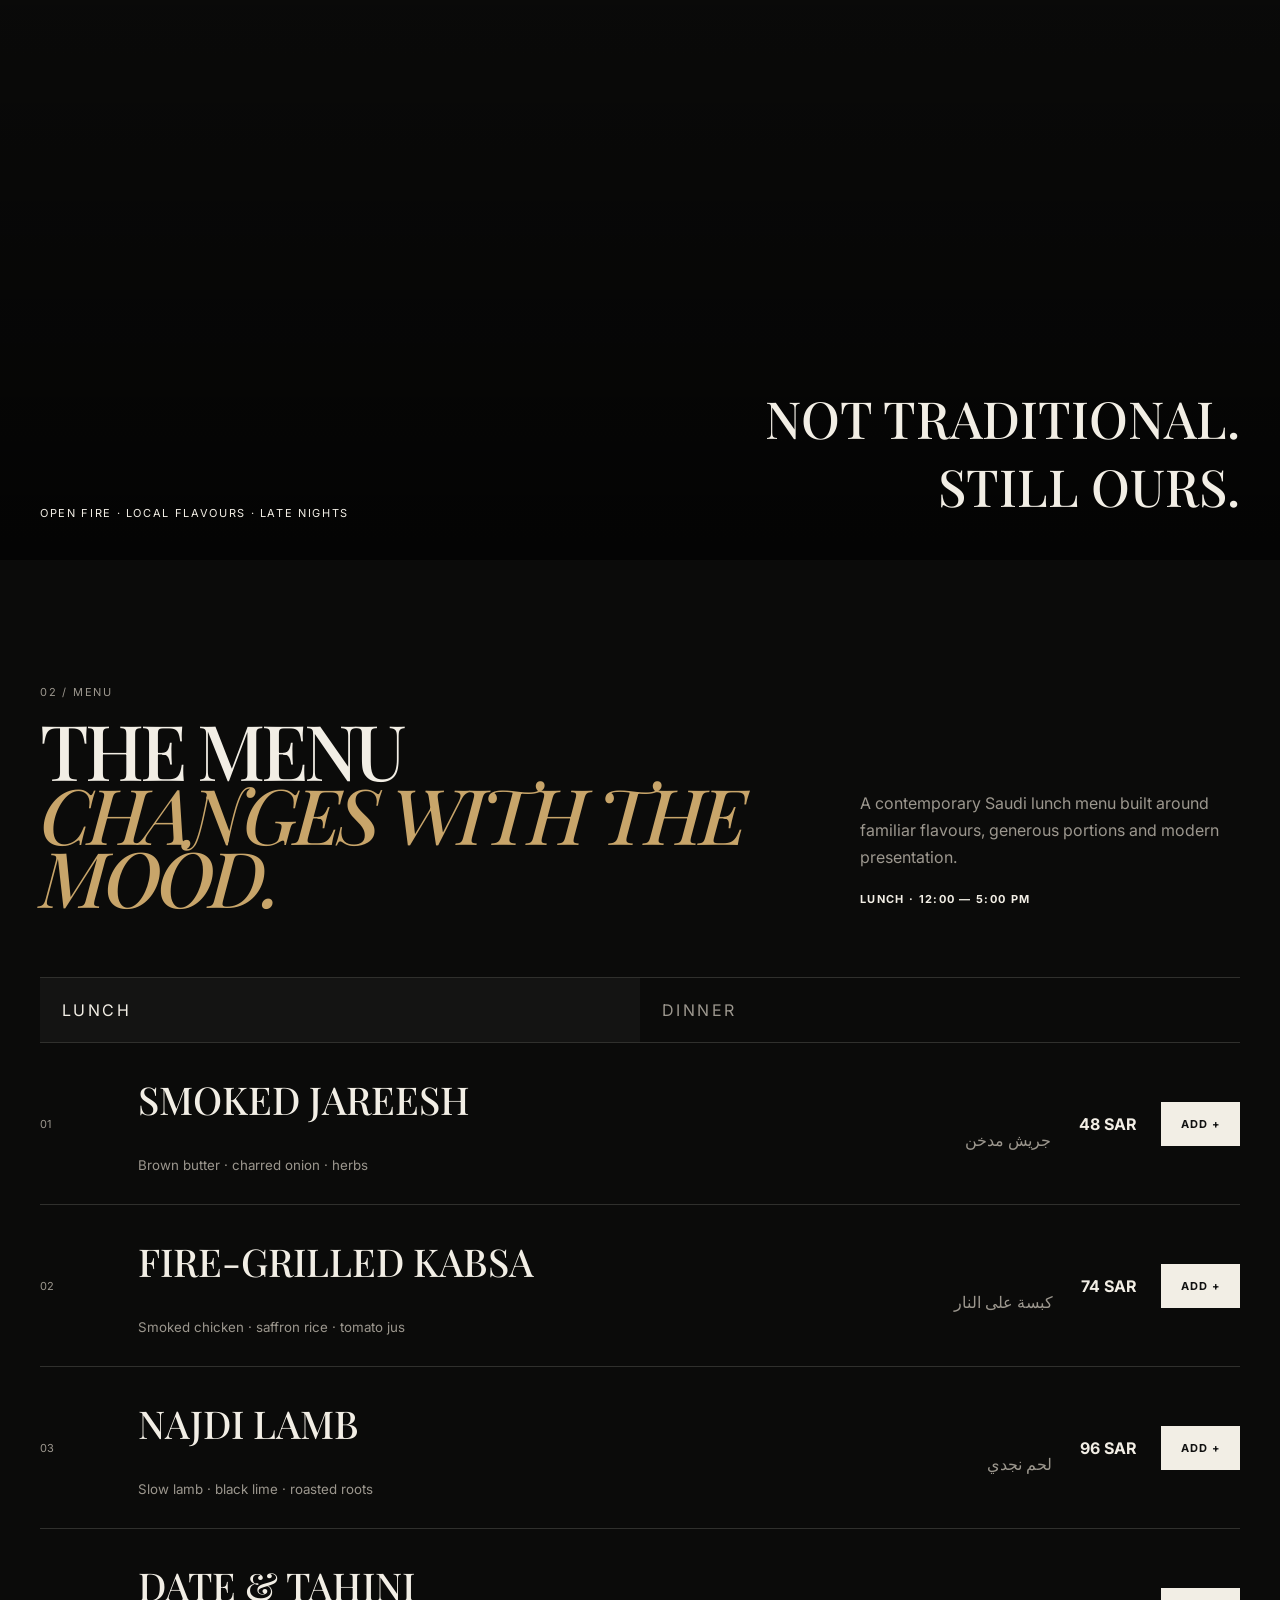
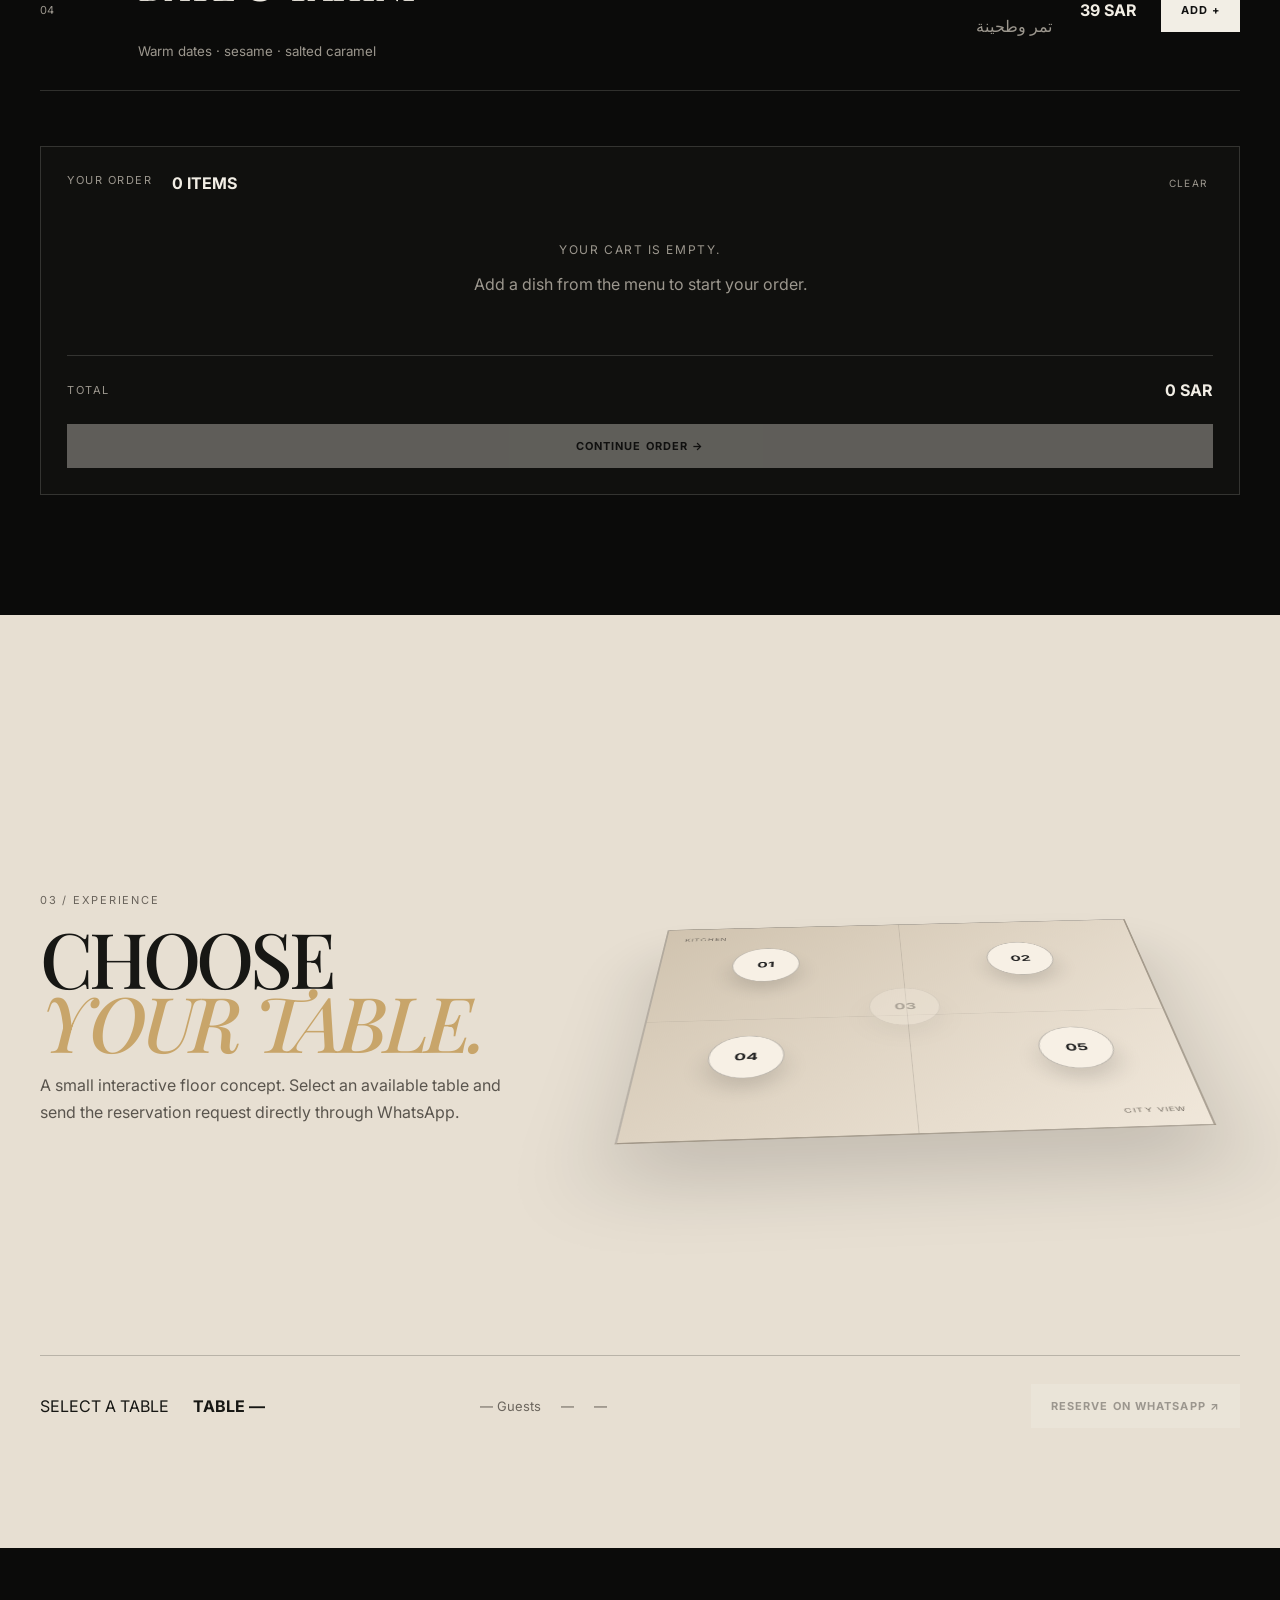
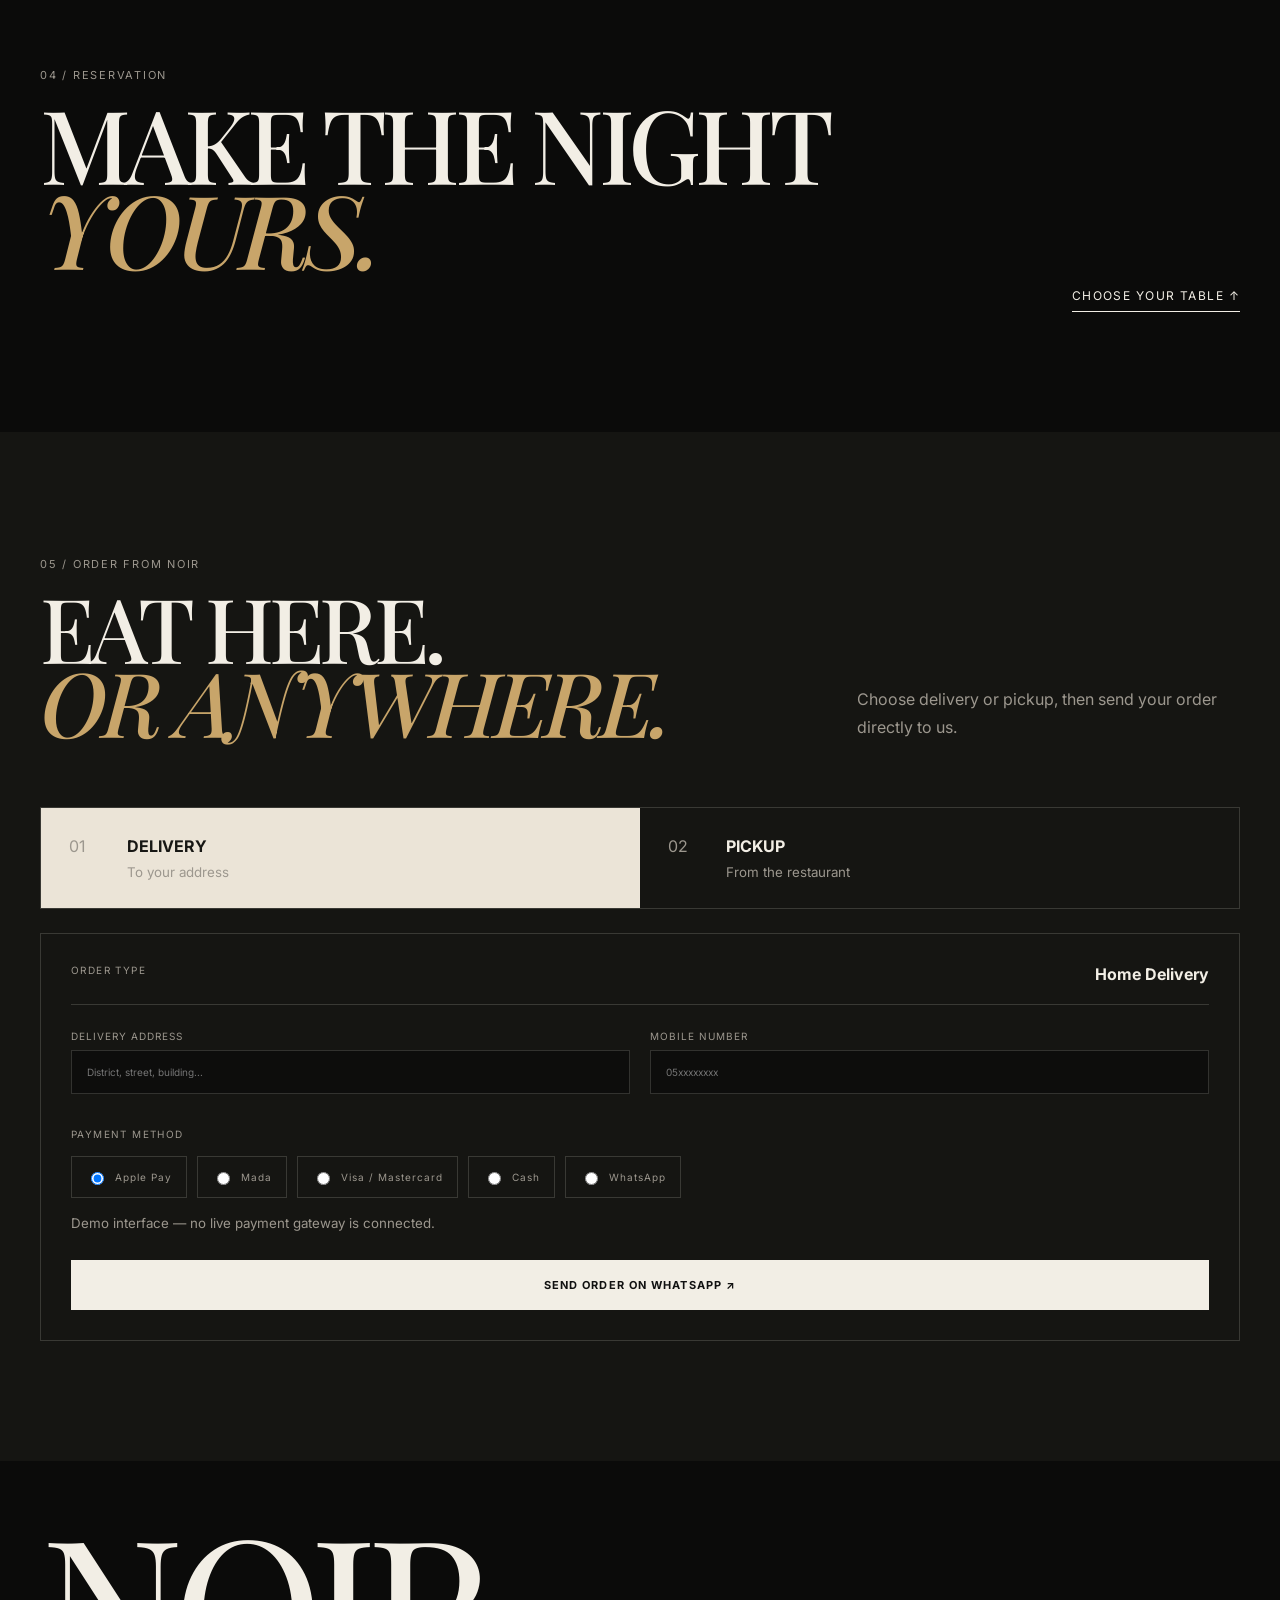
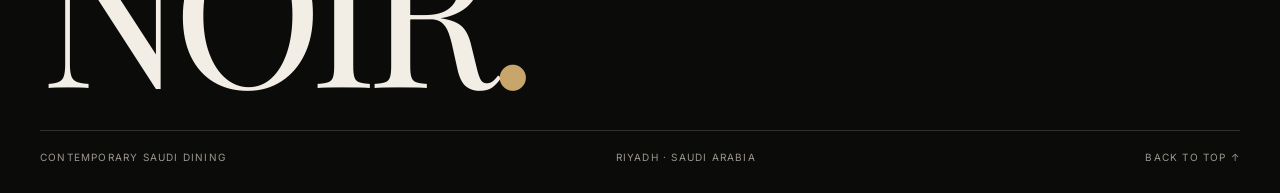
==== commit bcb59553: "Add files via upload" ====
--- a/index.html
+++ b/index.html
@@ -1,710 +1,223 @@
-<!DOCTYPE html>
-<html lang="en" data-theme="dark">
-<head>
-  <meta charset="UTF-8">
-  <meta name="viewport" content="width=device-width, initial-scale=1.0">
-
-  <title>ALZAYM Digital Studio — Websites, E-commerce & Digital Experiences</title>
-  <meta name="description" content="ALZAYM Digital Studio creates premium websites, e-commerce experiences and digital products for ambitious businesses in Saudi Arabia and beyond.">
-  <meta name="author" content="ALZAYM Digital Studio">
-  <meta name="robots" content="index, follow">
-
-  <meta property="og:title" content="ALZAYM Digital Studio">
-  <meta property="og:description" content="Websites, e-commerce and digital experiences with a distinctive point of view.">
-  <meta property="og:type" content="website">
-
-  <link rel="preconnect" href="https://fonts.googleapis.com">
-  <link rel="preconnect" href="https://fonts.gstatic.com" crossorigin>
-  <link href="https://fonts.googleapis.com/css2?family=DM+Sans:wght@300;400;500;600;700&family=IBM+Plex+Sans+Arabic:wght@300;400;500;600;700&family=Playfair+Display:ital,wght@0,500;1,500&display=swap" rel="stylesheet">
-
-  <link rel="stylesheet" href="style.css">
-</head>
-
-<body>
-  <div class="loader" id="loader">
-    <img class="loader-logo" src="alzaym-logo.png.png" alt="ALZAYM Digital Studio logo">
-    <div class="loader-track"><i></i></div>
-    <small>DIGITAL STUDIO</small>
-  </div>
-
-  <div class="cursor" id="cursor" aria-hidden="true"><span>VIEW</span></div>
-
-  <header class="site-header" id="siteHeader">
-    <a class="brand brand-logo" href="#home" aria-label="ALZAYM home"><img src="alzaym-logo.png.png" alt="ALZAYM Digital Studio"></a>
-
-    <nav class="desktop-nav" aria-label="Primary navigation">
-      <a href="#work" data-copy-en="Work" data-copy-ar="الأعمال">Work</a>
-      <a href="#services" data-copy-en="Services" data-copy-ar="الخدمات">Services</a>
-      <a href="#pricing" data-copy-en="Pricing" data-copy-ar="الأسعار">Pricing</a>
-      <a href="#studio" data-copy-en="Studio" data-copy-ar="الاستوديو">Studio</a>
-      <a href="#process" data-copy-en="Process" data-copy-ar="الخطوات">Process</a>
-    </nav>
-
-    <div class="header-actions">
-
-      <div class="social-links social-links-top" aria-label="Social media">
-        <a class="social-icon" href="https://www.instagram.com/alzaym.digital" target="_blank" rel="noopener noreferrer" aria-label="ALZAYM on Instagram" title="Instagram">
-          <svg viewBox="0 0 24 24" aria-hidden="true">
-            <rect x="3.5" y="3.5" width="17" height="17" rx="5"></rect>
-            <circle cx="12" cy="12" r="4"></circle>
-            <circle class="fill-dot" cx="17.4" cy="6.7" r="1"></circle>
-          </svg>
-        </a>
-        <a class="social-icon" href="https://www.tiktok.com/@alzaym.digital" target="_blank" rel="noopener noreferrer" aria-label="ALZAYM on TikTok" title="TikTok">
-          <svg viewBox="0 0 24 24" aria-hidden="true">
-            <path d="M14.2 4.2v10.1a4.6 4.6 0 1 1-3.7-4.5"></path>
-            <path d="M14.2 4.2c.7 2.2 2.2 3.7 4.5 4.3"></path>
-          </svg>
-        </a>
-        <a class="social-icon" href="https://x.com/alzaym_digital?s=11" target="_blank" rel="noopener noreferrer" aria-label="ALZAYM on X" title="X">
-          <svg viewBox="0 0 24 24" aria-hidden="true">
-            <path d="M5 4.5 19 19.5"></path>
-            <path d="M19 4.5 5 19.5"></path>
-          </svg>
-        </a>
-      </div>
-      <button class="round-control" id="themeToggle" type="button" aria-label="Switch color theme">
-        <span id="themeIcon">◐</span>
-      </button>
-
-      <button class="lang-control" id="languageToggle" type="button" aria-label="Switch language">
-        AR
-      </button>
-
-      <a class="start-project" href="#project-form"
-         data-copy-en="Start a project"
-         data-copy-ar="ابدأ مشروعك">Start a project</a>
-
-      <button class="menu-toggle" id="menuToggle" type="button"
-              aria-label="Open menu" aria-expanded="false">
-        <span></span><span></span>
-      </button>
-    </div>
-  </header>
-
-  <div class="mobile-menu" id="mobileMenu" aria-hidden="true">
-    <div class="mobile-menu-inner">
-      <div class="mobile-menu-top">
-        <span>ALZAYM DIGITAL STUDIO</span>
-        <small>© 2026</small>
-      </div>
-
-      <nav>
-        <a href="#work">
-          <span>01</span>
-          <strong data-copy-en="Work" data-copy-ar="الأعمال">Work</strong>
-          <b>↗</b>
-        </a>
-        <a href="#services">
-          <span>02</span>
-          <strong data-copy-en="Services" data-copy-ar="الخدمات">Services</strong>
-          <b>↗</b>
-        </a>
-        <a href="#pricing">
-          <span>03</span>
-          <strong data-copy-en="Pricing" data-copy-ar="الأسعار">Pricing</strong>
-          <b>↗</b>
-        </a>
-        <a href="#studio">
-          <span>04</span>
-          <strong data-copy-en="Studio" data-copy-ar="الاستوديو">Studio</strong>
-          <b>↗</b>
-        </a>
-        <a href="#process">
-          <span>05</span>
-          <strong data-copy-en="Process" data-copy-ar="الخطوات">Process</strong>
-          <b>↗</b>
-        </a>
-        <a href="#project-form">
-          <span>06</span>
-          <strong data-copy-en="Contact" data-copy-ar="تواصل">Contact</strong>
-          <b>↗</b>
-        </a>
-      </nav>
-
-      <div class="mobile-menu-foot">
-        <a href="mailto:alzaym.digital@gmail.com">alzaym.digital@gmail.com</a>
-        <a href="https://wa.me/966596100109" target="_blank" rel="noopener">WhatsApp ↗</a>
-      </div>
-    </div>
-  </div>
-
-  <main>
-    <section class="hero" id="home">
-      <div class="hero-grid" aria-hidden="true"></div>
-      <div class="hero-ambient hero-ambient-a" aria-hidden="true"></div>
-      <div class="hero-ambient hero-ambient-b" aria-hidden="true"></div>
-
-      <div class="hero-copy">
-        <p class="eyebrow reveal"
-           data-copy-en="INDEPENDENT DIGITAL STUDIO · SAUDI ARABIA"
-           data-copy-ar="استوديو رقمي مستقل · المملكة العربية السعودية">
-          INDEPENDENT DIGITAL STUDIO · SAUDI ARABIA
-        </p>
-
-        <h1 class="hero-title" aria-label="We create digital experiences">
-          <span class="title-mask"><span data-copy-en="WE CREATE" data-copy-ar="نصنع">WE CREATE</span></span>
-          <span class="title-mask"><span data-copy-en="DIGITAL" data-copy-ar="تجارب">DIGITAL</span></span>
-          <span class="title-mask serif"><em data-copy-en="Experiences." data-copy-ar="رقمية.">Experiences.</em></span>
-        </h1>
-
-        <p class="hero-description reveal"
-           data-copy-en="Premium websites, e-commerce and digital products shaped around your brand — designed to feel distinctive, useful and memorable."
-           data-copy-ar="نصمم مواقع ومتاجر ومنتجات رقمية راقية مبنية حول هوية مشروعك، لتكون مميزة وعملية وسهلة التذكر.">
-          Premium websites, e-commerce and digital products shaped around your brand — designed to feel distinctive, useful and memorable.
-        </p>
-
-        <div class="hero-actions reveal">
-          <a class="primary-cta" href="#work"
-             data-copy-en="Explore what we can build"
-             data-copy-ar="اكتشف ما يمكننا بناؤه">
-            Explore what we can build
-          </a>
-
-          <a class="text-cta" href="#project-form"
-             data-copy-en="Start a project ↗"
-             data-copy-ar="ابدأ مشروعك ↗">
-            Start a project ↗
-          </a>
-        </div>
-      </div>
-
-      <div class="gateway" id="gateway" aria-hidden="true">
-        <div class="gateway-orbit orbit-one"></div>
-        <div class="gateway-orbit orbit-two"></div>
-
-        <div class="gateway-stage" id="gatewayStage">
-          <div class="device">
-            <div class="device-cap">
-              <span>ALZAYM.</span>
-              <i></i>
-            </div>
-
-            <div class="device-screen">
-              <div class="screen-head">
-                <span>DIGITAL STUDIO</span>
-                <small>2026</small>
-              </div>
-
-              <div class="screen-title">ALZAYM</div>
-              <div class="screen-rule"></div>
-
-              <div class="screen-projects">
-                <div class="mini-project mini-noir">
-                  <small>01</small><strong>NOIR</strong><span>Restaurant</span>
-                </div>
-                <div class="mini-project mini-sou">
-                  <small>02</small><strong>SOU</strong><span>Café</span>
-                </div>
-                <div class="mini-project mini-aurelia">
-                  <small>03</small><strong>AURELIA</strong><span>Hotel</span>
-                </div>
-              </div>
-
-              <div class="screen-footer">
-                <span>SELECTED EXPERIENCES</span>
-                <span>SCROLL ↓</span>
-              </div>
-            </div>
-          </div>
-
-          <div class="glass-tag tag-one">
-            <small>WEB DESIGN</small>
-            <strong>Editorial</strong>
-          </div>
-
-          <div class="glass-tag tag-two">
-            <small>E-COMMERCE</small>
-            <strong>Useful</strong>
-          </div>
-
-          <div class="glass-tag tag-three">
-            <small>DIGITAL CRAFT</small>
-            <strong>Distinctive</strong>
-          </div>
-        </div>
-      </div>
-
-      <div class="hero-bottomline">
-        <span>WEB DESIGN · E-COMMERCE · DIGITAL EXPERIENCES</span>
-        <span>ALZAYM / 2026</span>
-      </div>
-    </section>
-
-    <section class="marquee" aria-label="ALZAYM services">
-      <div class="marquee-track">
-        <span>WEB DESIGN</span><i>✦</i>
-        <span>E-COMMERCE</span><i>✦</i>
-        <span>DIGITAL EXPERIENCES</span><i>✦</i>
-        <span>INTERACTIVE DESIGN</span><i>✦</i>
-        <span>BUSINESS SYSTEMS</span><i>✦</i>
-        <span>WEB DEVELOPMENT</span><i>✦</i>
-
-        <span>WEB DESIGN</span><i>✦</i>
-        <span>E-COMMERCE</span><i>✦</i>
-        <span>DIGITAL EXPERIENCES</span><i>✦</i>
-        <span>INTERACTIVE DESIGN</span><i>✦</i>
-        <span>BUSINESS SYSTEMS</span><i>✦</i>
-        <span>WEB DEVELOPMENT</span><i>✦</i>
-      </div>
-    </section>
-
-    <section class="studio-intro page-section" id="studio">
-      <div class="section-index">01</div>
-
-      <div class="intro-heading">
-        <p class="section-kicker"
-           data-copy-en="WHAT WE BELIEVE"
-           data-copy-ar="فلسفتنا">WHAT WE BELIEVE</p>
-
-        <h2 class="section-title reveal">
-          <span data-copy-en="NOT JUST" data-copy-ar="ليس مجرد">NOT JUST</span>
-          <em data-copy-en="another website." data-copy-ar="موقع آخر.">another website.</em>
-        </h2>
-      </div>
-
-      <p class="section-copy reveal"
-         data-copy-en="We design digital experiences with a clear point of view. Every page, interaction and transition should feel intentional — never generic, never copied, never made just to fill space."
-         data-copy-ar="نصمم التجربة الرقمية برؤية واضحة. كل صفحة وحركة وانتقال لها سبب، بعيدًا عن القوالب المكررة والتفاصيل التي لا تخدم المشروع.">
-        We design digital experiences with a clear point of view. Every page, interaction and transition should feel intentional — never generic, never copied, never made just to fill space.
-      </p>
-    </section>
-
-    <section class="services-section page-section" id="services">
-      <div class="section-head">
-        <div>
-          <span class="section-kicker">02 / SERVICES</span>
-          <h2 class="section-title reveal">
-            <span data-copy-en="WHAT WE" data-copy-ar="ماذا">WHAT WE</span>
-            <em data-copy-en="build." data-copy-ar="نبني.">build.</em>
-          </h2>
-        </div>
-
-        <p data-copy-en="Focused digital services for businesses that care about how they look, feel and perform online."
-           data-copy-ar="خدمات رقمية مركزة للمشاريع التي تهتم بالشكل والتجربة والأداء على الإنترنت.">
-          Focused digital services for businesses that care about how they look, feel and perform online.
-        </p>
-      </div>
-
-      <div class="service-grid">
-        <article class="service-card reveal">
-          <span class="service-number">01</span>
-          <div>
-            <h3 data-copy-en="Websites" data-copy-ar="المواقع">Websites</h3>
-            <p data-copy-en="Custom websites with strong visual direction, responsive layouts and purposeful interactions."
-               data-copy-ar="مواقع مخصصة بهوية بصرية قوية، تصميم متجاوب وتفاعلات مدروسة.">
-              Custom websites with strong visual direction, responsive layouts and purposeful interactions.
-            </p>
-          </div>
-          <b>↗</b>
-        </article>
-
-        <article class="service-card reveal">
-          <span class="service-number">02</span>
-          <div>
-            <h3 data-copy-en="E-commerce" data-copy-ar="المتاجر الإلكترونية">E-commerce</h3>
-            <p data-copy-en="Online stores designed around browsing, trust, checkout and a smoother buying experience."
-               data-copy-ar="متاجر إلكترونية مبنية حول سهولة التصفح والثقة والدفع وتجربة شراء أفضل.">
-              Online stores designed around browsing, trust, checkout and a smoother buying experience.
-            </p>
-          </div>
-          <b>↗</b>
-        </article>
-
-        <article class="service-card reveal">
-          <span class="service-number">03</span>
-          <div>
-            <h3 data-copy-en="Digital systems" data-copy-ar="الأنظمة الرقمية">Digital systems</h3>
-            <p data-copy-en="Useful digital tools for ordering, loyalty, delivery, dashboards and business workflows."
-               data-copy-ar="أدوات رقمية عملية للطلبات والولاء والتوصيل ولوحات التحكم وسير العمل.">
-              Useful digital tools for ordering, loyalty, delivery, dashboards and business workflows.
-            </p>
-          </div>
-          <b>↗</b>
-        </article>
-      </div>
-    </section>
-
-
-    <section class="capabilities-section page-section" id="capabilities">
-      <div class="section-head">
-        <div>
-          <span class="section-kicker">03 / DIGITAL CRAFT</span>
-          <h2 class="section-title reveal">
-            <span data-copy-en="BUILT WITH" data-copy-ar="مصمم">BUILT WITH</span>
-            <em data-copy-en="intention." data-copy-ar="بعناية.">intention.</em>
-          </h2>
-        </div>
-        <p
-          data-copy-en="A few principles behind every ALZAYM experience: original direction, responsive execution and motion that has a purpose."
-          data-copy-ar="ثلاثة مبادئ خلف كل تجربة من ALZAYM: اتجاه بصري أصلي، تنفيذ متجاوب، وحركة لها وظيفة واضحة.">
-          A few principles behind every ALZAYM experience: original direction, responsive execution and motion that has a purpose.
-        </p>
-      </div>
-
-      <div class="glow-card-grid">
-        <article class="glow-feature reveal" style="--card-gradient:linear-gradient(137deg,#C66A43 0%,#D9A37B 48%,#B79762 100%)">
-          <div class="glow-feature-aura"></div>
-          <div class="glow-feature-card">
-            <div class="glow-icon" aria-hidden="true">↗</div>
-            <div>
-              <h3 data-copy-en="Original direction" data-copy-ar="اتجاه أصلي">Original direction</h3>
-              <p data-copy-en="No recycled AI look. Every project gets its own composition, typography and visual system."
-                 data-copy-ar="لا نعتمد مظهرًا مكررًا. كل مشروع يحصل على تكوين وخطوط ونظام بصري يناسب هويته.">
-                No recycled AI look. Every project gets its own composition, typography and visual system.
-              </p>
-            </div>
-          </div>
-        </article>
-
-        <article class="glow-feature reveal" style="--card-gradient:linear-gradient(137deg,#F2EEE6 0%,#B79762 46%,#747963 100%)">
-          <div class="glow-feature-aura"></div>
-          <div class="glow-feature-card">
-            <div class="glow-icon" aria-hidden="true">◇</div>
-            <div>
-              <h3 data-copy-en="Every screen" data-copy-ar="لكل شاشة">Every screen</h3>
-              <p data-copy-en="Desktop, tablet and mobile are designed as one experience — not a desktop page squeezed smaller."
-                 data-copy-ar="الكمبيوتر والجهاز اللوحي والجوال تُصمم كتجربة واحدة، وليس مجرد تصغير لصفحة الكمبيوتر.">
-                Desktop, tablet and mobile are designed as one experience — not a desktop page squeezed smaller.
-              </p>
-            </div>
-          </div>
-        </article>
-
-        <article class="glow-feature reveal" style="--card-gradient:linear-gradient(137deg,#747963 0%,#AFA07B 48%,#C66A43 100%)">
-          <div class="glow-feature-aura"></div>
-          <div class="glow-feature-card">
-            <div class="glow-icon" aria-hidden="true">✦</div>
-            <div>
-              <h3 data-copy-en="Motion with purpose" data-copy-ar="حركة لها هدف">Motion with purpose</h3>
-              <p data-copy-en="Depth, hover and scroll transitions guide attention without turning the site into a visual distraction."
-                 data-copy-ar="العمق والهوفر وحركات التمرير توجه الانتباه بدون أن تتحول التجربة إلى تشتيت بصري.">
-                Depth, hover and scroll transitions guide attention without turning the site into a visual distraction.
-              </p>
-            </div>
-          </div>
-        </article>
-      </div>
-    </section>
-
-    <section class="pricing-section page-section" id="pricing">
-      <div class="section-head pricing-head">
-        <div>
-          <span class="section-kicker">04 / PRICING</span>
-          <h2 class="section-title reveal">
-            <span data-copy-en="CLEAR START." data-copy-ar="بداية واضحة.">CLEAR START.</span>
-            <em data-copy-en="Fair pricing." data-copy-ar="وسعر منطقي.">Fair pricing.</em>
-          </h2>
-        </div>
-        <p
-          data-copy-en="Simple starting prices for common projects. Final scope depends on pages, features, content and integrations."
-          data-copy-ar="أسعار بداية واضحة للمشاريع الشائعة. السعر النهائي يعتمد على عدد الصفحات والخصائص والمحتوى والربط المطلوب.">
-          Simple starting prices for common projects. Final scope depends on pages, features, content and integrations.
-        </p>
-      </div>
-
-      <div class="pricing-list">
-        <article class="price-row reveal">
-          <span class="price-index">01</span>
-          <div class="price-name">
-            <small data-copy-en="STARTER" data-copy-ar="البداية">STARTER</small>
-            <h3 data-copy-en="Professional Website" data-copy-ar="موقع احترافي">Professional Website</h3>
-            <p data-copy-en="A polished website for a personal brand, service or small business."
-               data-copy-ar="موقع احترافي للعلامة الشخصية أو الخدمات أو المشاريع الصغيرة.">
-              A polished website for a personal brand, service or small business.
-            </p>
-          </div>
-          <div class="price-amount"><strong>525</strong><span>SAR</span></div>
-          <a href="#project-form" class="price-action">START ↗</a>
-        </article>
-
-        <article class="price-row featured reveal">
-          <span class="price-index">02</span>
-          <div class="price-name">
-            <small data-copy-en="COMMERCE" data-copy-ar="المتجر">COMMERCE</small>
-            <h3 data-copy-en="E-commerce Store" data-copy-ar="متجر إلكتروني">E-commerce Store</h3>
-            <p data-copy-en="A complete online store experience for products, ordering and payments."
-               data-copy-ar="تجربة متجر إلكتروني متكاملة للمنتجات والطلبات وخيارات الدفع.">
-              A complete online store experience for products, ordering and payments.
-            </p>
-          </div>
-          <div class="price-amount"><strong>929</strong><span>SAR</span></div>
-          <a href="#project-form" class="price-action">START ↗</a>
-        </article>
-
-        <article class="price-row reveal">
-          <span class="price-index">03</span>
-          <div class="price-name">
-            <small data-copy-en="ADVANCED" data-copy-ar="المتقدم">ADVANCED</small>
-            <h3 data-copy-en="App / Business System" data-copy-ar="تطبيق / نظام أعمال">App / Business System</h3>
-            <p data-copy-en="A starting point for dashboards, ordering systems, internal tools and custom web apps."
-               data-copy-ar="سعر بداية للوحات التحكم وأنظمة الطلب والأدوات الداخلية وتطبيقات الويب المخصصة.">
-              A starting point for dashboards, ordering systems, internal tools and custom web apps.
-            </p>
-          </div>
-          <div class="price-amount"><strong>1,424</strong><span>SAR</span></div>
-          <a href="#project-form" class="price-action">START ↗</a>
-        </article>
-      </div>
-
-      <p class="pricing-note"
-         data-copy-en="Starting prices — custom features, payment gateways, advanced automation and large content scopes are quoted separately."
-         data-copy-ar="هذه أسعار بداية — الخصائص المخصصة وبوابات الدفع والأتمتة المتقدمة والمحتوى الكبير تُسعّر حسب نطاق المشروع.">
-        Starting prices — custom features, payment gateways, advanced automation and large content scopes are quoted separately.
-      </p>
-    </section>
-
-    <section class="work-section page-section" id="work">
-      <div class="section-head work-head">
-        <div>
-          <span class="section-kicker">05 / SELECTED EXPERIENCES</span>
-          <h2 class="section-title reveal">
-            <span data-copy-en="EXPLORE WHAT" data-copy-ar="اكتشف ما">EXPLORE WHAT</span>
-            <em data-copy-en="we can build." data-copy-ar="يمكننا بناؤه.">we can build.</em>
-          </h2>
-        </div>
-
-        <p data-copy-en="Three concept experiences showing how different industries can feel completely different — without losing clarity or usability."
-           data-copy-ar="ثلاث تجارب تصورية توضح كيف يمكن لكل نشاط أن يمتلك هوية مختلفة تمامًا دون التضحية بالوضوح وسهولة الاستخدام.">
-          Three concept experiences showing how different industries can feel completely different — without losing clarity or usability.
-        </p>
-      </div>
-
-      <div class="project-list">
-        <a class="project-card project-noir reveal" data-project="NOIR" href="./demos/noir/index.html" aria-label="Open NOIR restaurant concept">
-          <div class="project-visual">
-            <div class="project-poster">
-              <span>NOIR.</span>
-              <small>RESTAURANT EXPERIENCE</small>
-              <div class="poster-lines"><i></i><i></i><i></i></div>
-            </div>
-            <div class="project-glass">
-              <small>01 / RESTAURANT</small>
-              <strong>NOIR</strong>
-              <span>Concept experience</span>
-            </div>
-          </div>
-
-          <div class="project-meta">
-            <div><span>01 / RESTAURANT</span><h3>NOIR</h3></div>
-            <p>Website · Ordering · Reservation</p>
-            <span class="project-action" data-copy-en="VIEW EXPERIENCE ↗" data-copy-ar="عرض التجربة ↗">VIEW EXPERIENCE ↗</span>
-          </div>
-        </a>
-
-        <a class="project-card project-sou reveal" data-project="SOU" href="./demos/sou/index.html" aria-label="Open SOU café concept">
-          <div class="project-visual">
-            <div class="project-poster">
-              <span>SOU.</span>
-              <small>SPECIALTY CAFÉ EXPERIENCE</small>
-              <div class="poster-circles"><i></i><i></i><i></i></div>
-            </div>
-            <div class="project-glass">
-              <small>02 / CAFÉ</small>
-              <strong>SOU</strong>
-              <span>Concept experience</span>
-            </div>
-          </div>
-
-          <div class="project-meta">
-            <div><span>02 / CAFÉ</span><h3>SOU</h3></div>
-            <p>Menu · Tables · Delivery</p>
-            <span class="project-action" data-copy-en="VIEW EXPERIENCE ↗" data-copy-ar="عرض التجربة ↗">VIEW EXPERIENCE ↗</span>
-          </div>
-        </a>
-
-        <a class="project-card project-aurelia reveal" data-project="AURELIA" href="./demos/aurelia/index.html" aria-label="Open AURELIA hotel concept">
-          <div class="project-visual">
-            <div class="project-poster">
-              <span>AURELIA.</span>
-              <small>FIVE-STAR HOSPITALITY</small>
-              <div class="hotel-lines"><i></i><i></i><i></i><i></i><i></i></div>
-            </div>
-            <div class="project-glass">
-              <small>03 / HOSPITALITY</small>
-              <strong>AURELIA GRAND</strong>
-              <span>Concept experience</span>
-            </div>
-          </div>
-
-          <div class="project-meta">
-            <div><span>03 / HOSPITALITY</span><h3>AURELIA GRAND</h3></div>
-            <p>Rooms · Dining · Wellness · Services</p>
-            <span class="project-action" data-copy-en="VIEW EXPERIENCE ↗" data-copy-ar="عرض التجربة ↗">VIEW EXPERIENCE ↗</span>
-          </div>
-        </a>
-      </div>
-
-      <p class="demo-note"
-         data-copy-en="Concept projects created to demonstrate ALZAYM's design and development capabilities."
-         data-copy-ar="مشاريع تصورية صُممت لعرض قدرات ALZAYM في التصميم والتطوير.">
-        Concept projects created to demonstrate ALZAYM's design and development capabilities.
-      </p>
-    </section>
-
-    <section class="process-section page-section" id="process">
-      <div class="section-head">
-        <div>
-          <span class="section-kicker">06 / PROCESS</span>
-          <h2 class="section-title reveal">
-            <span data-copy-en="FROM IDEA" data-copy-ar="من الفكرة">FROM IDEA</span>
-            <em data-copy-en="to launch." data-copy-ar="إلى الإطلاق.">to launch.</em>
-          </h2>
-        </div>
-
-        <p data-copy-en="A simple process designed to keep decisions clear and execution focused."
-           data-copy-ar="عملية واضحة تحافظ على القرارات بسيطة والتنفيذ مركزًا.">
-          A simple process designed to keep decisions clear and execution focused.
-        </p>
-      </div>
-
-      <div class="process-grid">
-        <article class="reveal">
-          <span>01</span>
-          <h3 data-copy-en="Discover" data-copy-ar="نفهم">Discover</h3>
-          <p data-copy-en="We learn how your business works, what your customers need and what the site must achieve."
-             data-copy-ar="نفهم طريقة عمل نشاطك واحتياجات عملائك وما الذي يجب أن يحققه الموقع.">
-            We learn how your business works, what your customers need and what the site must achieve.
-          </p>
-        </article>
-
-        <article class="reveal">
-          <span>02</span>
-          <h3 data-copy-en="Direct" data-copy-ar="نحدد الاتجاه">Direct</h3>
-          <p data-copy-en="We define the visual direction, structure, content priorities and interactions before building."
-             data-copy-ar="نحدد الاتجاه البصري والهيكل وأولوية المحتوى والتفاعلات قبل التنفيذ.">
-            We define the visual direction, structure, content priorities and interactions before building.
-          </p>
-        </article>
-
-        <article class="reveal">
-          <span>03</span>
-          <h3 data-copy-en="Build" data-copy-ar="نبني">Build</h3>
-          <p data-copy-en="We design and develop the experience with responsive behavior, polish and performance in mind."
-             data-copy-ar="نصمم ونطور التجربة مع الاهتمام بالتجاوب والجودة والأداء.">
-            We design and develop the experience with responsive behavior, polish and performance in mind.
-          </p>
-        </article>
-
-        <article class="reveal">
-          <span>04</span>
-          <h3 data-copy-en="Launch" data-copy-ar="نطلق">Launch</h3>
-          <p data-copy-en="We connect the final details, test the experience and prepare it for real customers."
-             data-copy-ar="نربط التفاصيل النهائية ونختبر التجربة ونجهزها للعملاء الحقيقيين.">
-            We connect the final details, test the experience and prepare it for real customers.
-          </p>
-        </article>
-      </div>
-    </section>
-
-    <section class="project-form-section page-section" id="project-form">
-      <div class="form-copy">
-        <span class="section-kicker">07 / START A PROJECT</span>
-        <h2 class="section-title reveal">
-          <span data-copy-en="LET'S BUILD" data-copy-ar="لنصنع">LET'S BUILD</span>
-          <em data-copy-en="something distinct." data-copy-ar="شيئًا مميزًا.">something distinct.</em>
-        </h2>
-
-        <p data-copy-en="Tell us what you are building. We will use your answers to understand the right direction before we talk."
-           data-copy-ar="أخبرنا عمّا تريد بناءه، وسنستخدم إجاباتك لفهم الاتجاه المناسب قبل التواصل.">
-          Tell us what you are building. We will use your answers to understand the right direction before we talk.
-        </p>
-      </div>
-
-      <form id="clientForm" class="project-form">
-        <div class="form-row">
-          <label>
-            <span data-copy-en="Your name" data-copy-ar="اسمك">Your name</span>
-            <input type="text" id="name" placeholder="Mohammed" required>
-          </label>
-
-          <label>
-            <span data-copy-en="Phone number" data-copy-ar="رقم التواصل">Phone number</span>
-            <input type="tel" id="phone" placeholder="05xxxxxxxx" required>
-          </label>
-        </div>
-
-        <label>
-          <span data-copy-en="Project type" data-copy-ar="نوع المشروع">Project type</span>
-          <select id="service" required>
-            <option value="">Choose a project type</option>
-            <option value="موقع إلكتروني احترافي">Professional website</option>
-            <option value="متجر إلكتروني">Online store</option>
-            <option value="نظام مبيعات وكاشير">POS & sales system</option>
-            <option value="نظام مخزون وولاء">Inventory & loyalty system</option>
-            <option value="تطبيق أو منصة">App or platform</option>
-            <option value="طلبات وتوصيل">Ordering & delivery</option>
-            <option value="مشروع آخر">Other</option>
-          </select>
-        </label>
-
-        <label>
-          <span data-copy-en="Estimated budget" data-copy-ar="الميزانية التقريبية">Estimated budget</span>
-          <select id="budget" required>
-            <option value="">Choose a package / budget</option>
-            <option value="525 ريال — موقع احترافي">Professional Website — 525 SAR</option>
-            <option value="929 ريال — متجر إلكتروني">E-commerce Store — 929 SAR</option>
-            <option value="1424 ريال — تطبيق / نظام أعمال">App / Business System — 1,424 SAR</option>
-            <option value="مشروع مخصص — طلب تسعير">Custom Project — Request Quote</option>
-          </select>
-        </label>
-
-        <label>
-          <span data-copy-en="Tell us about your project" data-copy-ar="حدثنا عن مشروعك">Tell us about your project</span>
-          <textarea id="details" placeholder="What do you want to build?" required></textarea>
-        </label>
-
-        <button class="submit-project" type="submit">
-          <span data-copy-en="Send project request" data-copy-ar="أرسل طلب المشروع">Send project request</span>
-          <b>↗</b>
-        </button>
-
-        <p class="form-status" id="formStatus" aria-live="polite"></p>
-      </form>
-    </section>
-  </main>
-
-  <footer class="site-footer">
-    <div class="footer-brand footer-logo"><img src="alzaym-logo.png.png" alt="ALZAYM Digital Studio"></div>
-
-    <div class="footer-copy">
-      <span>DIGITAL STUDIO · SAUDI ARABIA</span>
-      <a href="mailto:alzaym.digital@gmail.com">alzaym.digital@gmail.com</a>
-      <a href="https://wa.me/966596100109" target="_blank" rel="noopener">+966 59 610 0109</a>
-    </div>
-
-
-    <div class="footer-social-row">
-      <span>FOLLOW ALZAYM</span>
-      <div class="social-links social-links-footer" aria-label="Social media">
-        <a class="social-icon" href="https://www.instagram.com/alzaym.digital" target="_blank" rel="noopener noreferrer" aria-label="ALZAYM on Instagram" title="Instagram">
-          <svg viewBox="0 0 24 24" aria-hidden="true">
-            <rect x="3.5" y="3.5" width="17" height="17" rx="5"></rect>
-            <circle cx="12" cy="12" r="4"></circle>
-            <circle class="fill-dot" cx="17.4" cy="6.7" r="1"></circle>
-          </svg>
-        </a>
-        <a class="social-icon" href="https://www.tiktok.com/@alzaym.digital" target="_blank" rel="noopener noreferrer" aria-label="ALZAYM on TikTok" title="TikTok">
-          <svg viewBox="0 0 24 24" aria-hidden="true">
-            <path d="M14.2 4.2v10.1a4.6 4.6 0 1 1-3.7-4.5"></path>
-            <path d="M14.2 4.2c.7 2.2 2.2 3.7 4.5 4.3"></path>
-          </svg>
-        </a>
-        <a class="social-icon" href="https://x.com/alzaym_digital?s=11" target="_blank" rel="noopener noreferrer" aria-label="ALZAYM on X" title="X">
-          <svg viewBox="0 0 24 24" aria-hidden="true">
-            <path d="M5 4.5 19 19.5"></path>
-            <path d="M19 4.5 5 19.5"></path>
-          </svg>
-        </a>
-      </div>
-    </div>
-
-    <div class="footer-bottom">
-      <span>© 2026 ALZAYM DIGITAL STUDIO</span>
-      <span>WEBSITES · E-COMMERCE · DIGITAL EXPERIENCES</span>
-    </div>
-  </footer>
-
-  <script src="script.js"></script>
-</body>
-</html>
+<!DOCTYPE html>
+<html lang="en">
+<head>
+  <meta charset="UTF-8" />
+  <meta name="viewport" content="width=device-width, initial-scale=1.0" />
+  <title>NOIR — Contemporary Saudi Dining</title>
+  <meta name="description" content="NOIR — a cinematic contemporary Saudi restaurant concept with interactive menu, reservations and ordering." />
+  <link rel="preconnect" href="https://fonts.googleapis.com">
+  <link rel="preconnect" href="https://fonts.gstatic.com" crossorigin>
+  <link href="https://fonts.googleapis.com/css2?family=Inter:wght@400;500;600;700&family=Playfair+Display:ital,wght@0,500;0,600;1,500&display=swap" rel="stylesheet">
+  <link rel="stylesheet" href="style.css" />
+</head>
+<body>
+
+<div class="alzaym-demo-bar">
+  <a href="../../index.html">← BACK TO ALZAYM</a>
+  <span>NOIR · ALZAYM CONCEPT PROJECT</span>
+  <a href="../../index.html#project-form">BUILD SOMETHING LIKE THIS ↗</a>
+</div>
+
+  <header class="site-header">
+    <a class="brand" href="#top">NOIR<span>.</span></a>
+    <nav>
+      <a href="#menu">Menu</a>
+      <a href="#experience">Experience</a>
+      <a href="#reservation">Reservation</a>
+      <a href="#order">Order</a>
+    </nav>
+    <a class="header-cta" href="#reservation">BOOK A TABLE ↗</a>
+  </header>
+
+  <main id="top">
+    <section class="hero">
+      <img class="hero-image" src="https://images.unsplash.com/photo-1514933651103-005eec06c04b?auto=format&fit=crop&w=2000&q=88" alt="Elegant dark restaurant interior" />
+      <div class="hero-overlay"></div>
+      <div class="hero-kicker">RIYADH · SAUDI ARABIA</div>
+      <div class="hero-copy">
+        <p>CONTEMPORARY SAUDI DINING</p>
+        <h1>TASTE<br><em>AFTER DARK.</em></h1>
+        <div class="hero-bottom">
+          <span>Seasonal ingredients. Familiar flavours. A darker point of view.</span>
+          <a href="#menu">EXPLORE THE MENU ↓</a>
+        </div>
+      </div>
+    </section>
+
+    <section class="intro">
+      <div class="section-number">01 / NOIR</div>
+      <div class="intro-content">
+        <h2>ROOTED HERE.<br><em>REIMAGINED NOW.</em></h2>
+        <p>NOIR is a contemporary Saudi dining concept inspired by open fire, local ingredients and the generosity of the table.</p>
+        <p dir="rtl" lang="ar">مطعم سعودي معاصر يعيد تقديم النكهات المألوفة بروح حديثة وتجربة داكنة وأنيقة.</p>
+      </div>
+    </section>
+
+    <section class="image-break">
+      <img src="https://images.unsplash.com/photo-1541544741938-0af808871cc0?auto=format&fit=crop&w=2000&q=88" alt="Chef plating a refined dish" />
+      <div class="image-break-text">
+        <span>OPEN FIRE · LOCAL FLAVOURS · LATE NIGHTS</span>
+        <strong>NOT TRADITIONAL.<br>STILL OURS.</strong>
+      </div>
+    </section>
+
+    <section class="menu-section" id="menu">
+      <div class="menu-heading">
+        <div>
+          <span class="section-number">02 / MENU</span>
+          <h2>THE MENU<br><em>CHANGES WITH THE MOOD.</em></h2>
+        </div>
+        <div class="menu-meta">
+          <p id="menuDescription">A contemporary Saudi lunch menu built around familiar flavours, generous portions and modern presentation.</p>
+          <strong id="menuHours">LUNCH · 12:00 — 5:00 PM</strong>
+        </div>
+      </div>
+
+      <div class="menu-tabs" role="tablist" aria-label="Choose menu">
+        <button class="menu-switch active" type="button" data-menu="lunch">LUNCH</button>
+        <button class="menu-switch" type="button" data-menu="dinner">DINNER</button>
+      </div>
+
+      <div class="menu-panel active" data-menu-panel="lunch">
+        <article class="food-item menu-item" data-id="jareesh" data-name="Smoked Jareesh" data-name-ar="جريش مدخن" data-price="48">
+          <div class="food-number">01</div>
+          <div class="food-info"><h3>SMOKED JAREESH</h3><p class="food-ar" dir="rtl">جريش مدخن</p><small>Brown butter · charred onion · herbs</small></div>
+          <div class="food-action"><strong>48 SAR</strong><button class="add-to-cart" type="button">ADD +</button></div>
+          <img class="menu-preview" src="https://images.unsplash.com/photo-1547592180-85f173990554?auto=format&fit=crop&w=900&q=80" alt="Smoked jareesh concept dish" />
+        </article>
+        <article class="food-item menu-item" data-id="kabsa" data-name="Fire-Grilled Kabsa" data-name-ar="كبسة على النار" data-price="74">
+          <div class="food-number">02</div>
+          <div class="food-info"><h3>FIRE-GRILLED KABSA</h3><p class="food-ar" dir="rtl">كبسة على النار</p><small>Smoked chicken · saffron rice · tomato jus</small></div>
+          <div class="food-action"><strong>74 SAR</strong><button class="add-to-cart" type="button">ADD +</button></div>
+          <img class="menu-preview" src="https://images.unsplash.com/photo-1512058564366-18510be2db19?auto=format&fit=crop&w=900&q=80" alt="Rice and grilled chicken concept dish" />
+        </article>
+        <article class="food-item menu-item" data-id="lamb" data-name="Najdi Lamb" data-name-ar="لحم نجدي" data-price="96">
+          <div class="food-number">03</div>
+          <div class="food-info"><h3>NAJDI LAMB</h3><p class="food-ar" dir="rtl">لحم نجدي</p><small>Slow lamb · black lime · roasted roots</small></div>
+          <div class="food-action"><strong>96 SAR</strong><button class="add-to-cart" type="button">ADD +</button></div>
+          <img class="menu-preview" src="https://images.unsplash.com/photo-1544025162-d76694265947?auto=format&fit=crop&w=900&q=80" alt="Lamb concept dish" />
+        </article>
+        <article class="food-item menu-item" data-id="date" data-name="Date & Tahini" data-name-ar="تمر وطحينة" data-price="39">
+          <div class="food-number">04</div>
+          <div class="food-info"><h3>DATE & TAHINI</h3><p class="food-ar" dir="rtl">تمر وطحينة</p><small>Warm dates · sesame · salted caramel</small></div>
+          <div class="food-action"><strong>39 SAR</strong><button class="add-to-cart" type="button">ADD +</button></div>
+          <img class="menu-preview" src="https://images.unsplash.com/photo-1551024506-0bccd828d307?auto=format&fit=crop&w=900&q=80" alt="Date dessert concept" />
+        </article>
+      </div>
+
+      <div class="menu-panel" data-menu-panel="dinner">
+        <article class="food-item menu-item" data-id="maqluba" data-name="Black Maqluba" data-name-ar="مقلوبة نوير" data-price="82">
+          <div class="food-number">01</div>
+          <div class="food-info"><h3>BLACK MAQLUBA</h3><p class="food-ar" dir="rtl">مقلوبة نوير</p><small>Short rib · aubergine · smoked yoghurt</small></div>
+          <div class="food-action"><strong>82 SAR</strong><button class="add-to-cart" type="button">ADD +</button></div>
+          <img class="menu-preview" src="https://images.unsplash.com/photo-1546833999-b9f581a1996d?auto=format&fit=crop&w=900&q=80" alt="Dinner rice concept dish" />
+        </article>
+        <article class="food-item menu-item" data-id="sea-bass" data-name="Red Sea Bass" data-name-ar="قاروص البحر الأحمر" data-price="110">
+          <div class="food-number">02</div>
+          <div class="food-info"><h3>RED SEA BASS</h3><p class="food-ar" dir="rtl">قاروص البحر الأحمر</p><small>Coal-roasted fish · citrus · green chilli</small></div>
+          <div class="food-action"><strong>110 SAR</strong><button class="add-to-cart" type="button">ADD +</button></div>
+          <img class="menu-preview" src="https://images.unsplash.com/photo-1519708227418-c8fd9a32b7a2?auto=format&fit=crop&w=900&q=80" alt="Grilled fish concept dish" />
+        </article>
+        <article class="food-item menu-item" data-id="tenderloin" data-name="Desert Tenderloin" data-name-ar="تندرلوين الصحراء" data-price="128">
+          <div class="food-number">03</div>
+          <div class="food-info"><h3>DESERT TENDERLOIN</h3><p class="food-ar" dir="rtl">تندرلوين الصحراء</p><small>Beef · date glaze · smoked pepper</small></div>
+          <div class="food-action"><strong>128 SAR</strong><button class="add-to-cart" type="button">ADD +</button></div>
+          <img class="menu-preview" src="https://images.unsplash.com/photo-1551183053-bf91a1d81141?auto=format&fit=crop&w=900&q=80" alt="Tenderloin concept dish" />
+        </article>
+        <article class="food-item menu-item" data-id="saffron" data-name="Saffron Milk" data-name-ar="حليب الزعفران" data-price="42">
+          <div class="food-number">04</div>
+          <div class="food-info"><h3>SAFFRON MILK</h3><p class="food-ar" dir="rtl">حليب الزعفران</p><small>Saffron custard · cardamom · pistachio</small></div>
+          <div class="food-action"><strong>42 SAR</strong><button class="add-to-cart" type="button">ADD +</button></div>
+          <img class="menu-preview" src="https://images.unsplash.com/photo-1551024506-0bccd828d307?auto=format&fit=crop&w=900&q=80" alt="Saffron dessert concept" />
+        </article>
+      </div>
+
+      <aside class="cart-shell" aria-label="Shopping cart">
+        <div class="cart-head"><div><span>YOUR ORDER</span><strong><b id="cartCount">0</b> ITEMS</strong></div><button id="clearCart" type="button">CLEAR</button></div>
+        <div id="cartItems"></div>
+        <div class="cart-foot"><span>TOTAL</span><strong><b id="cartTotal">0</b> SAR</strong></div>
+        <button class="checkout" id="checkoutButton" type="button" disabled>CONTINUE ORDER →</button>
+      </aside>
+    </section>
+
+    <section class="experience" id="experience">
+      <div class="experience-content">
+        <span class="section-number">03 / EXPERIENCE</span>
+        <h2>CHOOSE<br><em>YOUR TABLE.</em></h2>
+        <p>A small interactive floor concept. Select an available table and send the reservation request directly through WhatsApp.</p>
+      </div>
+      <div class="restaurant-scene" id="restaurantScene">
+        <div class="restaurant-floor">
+          <div class="floor-label kitchen">KITCHEN</div>
+          <div class="floor-label window">CITY VIEW</div>
+          <button class="table available t1" type="button" data-table="01" data-guests="2" data-location="Window" data-view="City View">01</button>
+          <button class="table available t2" type="button" data-table="02" data-guests="4" data-location="Main Hall" data-view="Open Kitchen">02</button>
+          <button class="table unavailable t3" type="button" disabled>03</button>
+          <button class="table available t4" type="button" data-table="04" data-guests="4" data-location="Corner" data-view="Private">04</button>
+          <button class="table available t5" type="button" data-table="05" data-guests="6" data-location="Main Hall" data-view="Central">05</button>
+        </div>
+      </div>
+      <div class="reservation-card">
+        <span id="tableStatus">SELECT A TABLE</span>
+        <strong id="selectedTable">TABLE —</strong>
+        <div><span id="selectedGuests">— Guests</span><span id="selectedLocation">—</span><span id="selectedView">—</span></div>
+        <button id="confirmTable" type="button" disabled>RESERVE ON WHATSAPP ↗</button>
+      </div>
+    </section>
+
+    <section class="reservation" id="reservation">
+      <span class="section-number">04 / RESERVATION</span>
+      <h2>MAKE THE NIGHT<br><em>YOURS.</em></h2>
+      <a href="#experience">CHOOSE YOUR TABLE ↑</a>
+    </section>
+
+    <section class="ordering" id="order">
+      <span class="section-number">05 / ORDER FROM NOIR</span>
+      <div class="ordering-heading">
+        <h2>EAT HERE.<br><em>OR ANYWHERE.</em></h2>
+        <p>Choose delivery or pickup, then send your order directly to us.</p>
+      </div>
+
+      <div class="order-methods">
+        <button class="order-method active" type="button" data-order-method="delivery"><span>01</span><strong>DELIVERY</strong><small>To your address</small></button>
+        <button class="order-method" type="button" data-order-method="pickup"><span>02</span><strong>PICKUP</strong><small>From the restaurant</small></button>
+      </div>
+
+      <div class="order-form">
+        <div class="order-summary-title"><span>ORDER TYPE</span><strong id="orderType">Home Delivery</strong></div>
+
+        <div class="delivery-fields active">
+          <label>DELIVERY ADDRESS<input id="deliveryAddress" type="text" placeholder="District, street, building..." /></label>
+          <label>MOBILE NUMBER<input id="deliveryPhone" type="tel" placeholder="05xxxxxxxx" /></label>
+        </div>
+
+        <div class="pickup-fields">
+          <label>BRANCH<select id="pickupBranch"><option>Riyadh — King Fahd Road</option><option>Riyadh — Olaya</option></select></label>
+          <label>PICKUP TIME<select id="pickupTime"><option>As soon as possible</option><option>In 30 minutes</option><option>In 60 minutes</option></select></label>
+        </div>
+
+        <div class="payment-block">
+          <span>PAYMENT METHOD</span>
+          <div class="payment-options">
+            <label><input type="radio" name="payment" value="Apple Pay" checked /> Apple Pay</label>
+            <label><input type="radio" name="payment" value="Mada" /> Mada</label>
+            <label><input type="radio" name="payment" value="Visa / Mastercard" /> Visa / Mastercard</label>
+            <label><input type="radio" name="payment" value="Cash" /> Cash</label>
+            <label><input type="radio" name="payment" value="WhatsApp" /> WhatsApp</label>
+          </div>
+          <small>Demo interface — no live payment gateway is connected.</small>
+        </div>
+
+        <button class="send-order" id="sendWhatsappOrder" type="button">SEND ORDER ON WHATSAPP ↗</button>
+      </div>
+    </section>
+  </main>
+
+  <footer>
+    <div class="footer-logo">NOIR<span>.</span></div>
+    <div class="footer-grid"><span>CONTEMPORARY SAUDI DINING</span><span>RIYADH · SAUDI ARABIA</span><a href="#top">BACK TO TOP ↑</a></div>
+  </footer>
+
+  <script src="script.js"></script>
+</body>
+</html>
--- a/style.css
+++ b/style.css
@@ -1,2100 +1,5 @@
-/* =========================================================
-   ALZAYM DIGITAL STUDIO — REDESIGN V1
-   Editorial / architectural / warm premium system
-   ========================================================= */
-
-:root{
-  --ink:#0d0d0c;
-  --ink-2:#151410;
-  --ink-3:#1f1d18;
-
-  --ivory:#f2eee6;
-  --paper:#faf7f1;
-  --cream:#e7dfd1;
-  --stone:#aaa296;
-  --muted:#817a70;
-
-  --terracotta:#c66a43;
-  --brass:#b79762;
-  --olive:#747963;
-
-  --line:rgba(255,255,255,.10);
-  --line-strong:rgba(255,255,255,.18);
-
-  --glass:rgba(242,238,230,.07);
-  --glass-strong:rgba(242,238,230,.11);
-
-  --shadow:0 30px 90px rgba(0,0,0,.28);
-  --radius:24px;
-  --max:1480px;
-}
-
-html[data-theme="light"]{
-  --ink:#f3eee5;
-  --ink-2:#ebe4d8;
-  --ink-3:#ddd3c5;
-
-  --ivory:#15130f;
-  --paper:#0d0d0c;
-  --cream:#2c2922;
-  --stone:#6c655a;
-  --muted:#6e675e;
-
-  --line:rgba(13,13,12,.12);
-  --line-strong:rgba(13,13,12,.22);
-
-  --glass:rgba(255,255,255,.32);
-  --glass-strong:rgba(255,255,255,.48);
-
-  --shadow:0 30px 90px rgba(56,45,30,.12);
-}
-
-*{
-  box-sizing:border-box;
-  margin:0;
-  padding:0;
-}
-
-html{
-  scroll-behavior:smooth;
-  background:var(--ink);
-}
-
-body{
-  min-height:100%;
-  background:var(--ink);
-  color:var(--ivory);
-  font-family:"DM Sans",Arial,sans-serif;
-  overflow-x:hidden;
-  transition:background .45s ease,color .45s ease;
-  -webkit-font-smoothing:antialiased;
-  text-rendering:optimizeLegibility;
-}
-
-html[lang="ar"] body{
-  font-family:"IBM Plex Sans Arabic","DM Sans",Arial,sans-serif;
-}
-
-a{
-  color:inherit;
-  text-decoration:none;
-}
-
-button,
-input,
-select,
-textarea{
-  font:inherit;
-}
-
-button{
-  color:inherit;
-}
-
-::selection{
-  background:var(--terracotta);
-  color:var(--paper);
-}
-
-/* LOADER */
-.loader{
-  position:fixed;
-  inset:0;
-  z-index:9999;
-  display:flex;
-  flex-direction:column;
-  align-items:center;
-  justify-content:center;
-  gap:18px;
-  background:var(--ink);
-  color:var(--ivory);
-  transition:opacity .55s ease,visibility .55s ease;
-}
-
-.loader.is-hidden{
-  opacity:0;
-  visibility:hidden;
-  pointer-events:none;
-}
-
-.loader-mark{
-  font-size:clamp(38px,5vw,80px);
-  font-weight:600;
-  letter-spacing:-.075em;
-}
-
-.loader-mark span,
-.brand span,
-.footer-brand span{
-  color:var(--terracotta);
-}
-
-.loader small{
-  font-size:9px;
-  letter-spacing:.32em;
-  color:var(--muted);
-}
-
-.loader-track{
-  width:170px;
-  height:1px;
-  background:var(--line);
-  overflow:hidden;
-}
-
-.loader-track i{
-  display:block;
-  width:100%;
-  height:100%;
-  background:linear-gradient(90deg,var(--terracotta),var(--brass),var(--olive));
-  transform-origin:left;
-  animation:loaderLine 1.15s cubic-bezier(.16,1,.3,1) forwards;
-}
-
-@keyframes loaderLine{
-  from{transform:scaleX(0)}
-  to{transform:scaleX(1)}
-}
-
-/* CURSOR */
-.cursor{
-  position:fixed;
-  left:0;
-  top:0;
-  width:62px;
-  height:62px;
-  border-radius:50%;
-  z-index:5000;
-  display:grid;
-  place-items:center;
-  background:var(--paper);
-  color:var(--ink);
-  pointer-events:none;
-  opacity:0;
-  transform:translate(-50%,-50%) scale(.65);
-  transition:opacity .2s ease,transform .25s ease;
-  mix-blend-mode:difference;
-}
-
-.cursor span{
-  font-size:8px;
-  font-weight:700;
-  letter-spacing:.1em;
-}
-
-.cursor.is-visible{
-  opacity:1;
-}
-
-.cursor.is-project{
-  transform:translate(-50%,-50%) scale(1);
-}
-
-@media (pointer:coarse){
-  .cursor{display:none}
-}
-
-/* HEADER */
-.site-header{
-  position:fixed;
-  left:50%;
-  top:18px;
-  width:min(calc(100% - 36px),var(--max));
-  height:68px;
-  padding:0 18px 0 22px;
-  transform:translateX(-50%);
-  z-index:1000;
-  display:grid;
-  grid-template-columns:1fr auto 1fr;
-  align-items:center;
-  gap:24px;
-  border-radius:999px;
-  background:color-mix(in srgb,var(--ink) 72%,transparent);
-  backdrop-filter:blur(22px) saturate(120%);
-  -webkit-backdrop-filter:blur(22px) saturate(120%);
-  box-shadow:inset 0 0 0 1px var(--line),0 10px 35px rgba(0,0,0,.08);
-  transition:background .35s ease,box-shadow .35s ease;
-}
-
-.brand{
-  justify-self:start;
-  font-size:19px;
-  font-weight:700;
-  letter-spacing:-.06em;
-}
-
-.desktop-nav{
-  display:flex;
-  align-items:center;
-  gap:34px;
-}
-
-.desktop-nav a{
-  position:relative;
-  font-size:12px;
-  color:color-mix(in srgb,var(--ivory) 74%,transparent);
-}
-
-.desktop-nav a::after{
-  content:"";
-  position:absolute;
-  left:0;
-  bottom:-8px;
-  width:100%;
-  height:1px;
-  background:var(--terracotta);
-  transform:scaleX(0);
-  transform-origin:right;
-  transition:transform .3s cubic-bezier(.16,1,.3,1);
-}
-
-.desktop-nav a:hover::after{
-  transform:scaleX(1);
-  transform-origin:left;
-}
-
-.header-actions{
-  justify-self:end;
-  display:flex;
-  align-items:center;
-  gap:8px;
-}
-
-.round-control,
-.lang-control,
-.menu-toggle{
-  border:0;
-  background:transparent;
-  cursor:pointer;
-}
-
-.round-control,
-.lang-control{
-  height:38px;
-  min-width:38px;
-  padding:0 12px;
-  display:grid;
-  place-items:center;
-  border-radius:999px;
-  box-shadow:inset 0 0 0 1px var(--line);
-  background:var(--glass);
-  transition:transform .25s ease,background .25s ease;
-}
-
-.round-control:hover,
-.lang-control:hover{
-  transform:translateY(-2px);
-  background:var(--glass-strong);
-}
-
-.lang-control{
-  font-size:10px;
-  font-weight:700;
-  letter-spacing:.08em;
-}
-
-.start-project{
-  min-height:38px;
-  display:flex;
-  align-items:center;
-  padding:0 18px;
-  border-radius:999px;
-  background:var(--ivory);
-  color:var(--ink);
-  font-size:11px;
-  font-weight:600;
-  transition:transform .25s ease;
-}
-
-.start-project:hover{
-  transform:translateY(-2px);
-}
-
-.menu-toggle{
-  display:none;
-  width:42px;
-  height:42px;
-  position:relative;
-  border-radius:50%;
-  box-shadow:inset 0 0 0 1px var(--line);
-}
-
-.menu-toggle span{
-  position:absolute;
-  left:12px;
-  width:18px;
-  height:1px;
-  background:var(--ivory);
-  transition:transform .3s ease,top .3s ease;
-}
-
-.menu-toggle span:first-child{top:17px}
-.menu-toggle span:last-child{top:24px}
-
-.menu-toggle[aria-expanded="true"] span:first-child{
-  top:21px;
-  transform:rotate(45deg);
-}
-
-.menu-toggle[aria-expanded="true"] span:last-child{
-  top:21px;
-  transform:rotate(-45deg);
-}
-
-/* MOBILE MENU */
-.mobile-menu{
-  position:fixed;
-  inset:0;
-  z-index:900;
-  background:color-mix(in srgb,var(--ink) 91%,transparent);
-  backdrop-filter:blur(24px);
-  -webkit-backdrop-filter:blur(24px);
-  opacity:0;
-  visibility:hidden;
-  transition:opacity .38s ease,visibility .38s ease;
-}
-
-.mobile-menu.is-open{
-  opacity:1;
-  visibility:visible;
-}
-
-.mobile-menu-inner{
-  width:min(100% - 40px,900px);
-  min-height:100%;
-  margin:auto;
-  padding:115px 0 34px;
-  display:flex;
-  flex-direction:column;
-}
-
-.mobile-menu-top{
-  display:flex;
-  justify-content:space-between;
-  color:var(--muted);
-  font-size:9px;
-  letter-spacing:.18em;
-}
-
-.mobile-menu nav{
-  margin-top:10vh;
-  border-top:1px solid var(--line);
-}
-
-.mobile-menu nav a{
-  display:grid;
-  grid-template-columns:48px 1fr auto;
-  align-items:center;
-  min-height:88px;
-  border-bottom:1px solid var(--line);
-  transform:translateY(18px);
-  opacity:0;
-  transition:transform .55s cubic-bezier(.16,1,.3,1),opacity .55s ease;
-}
-
-.mobile-menu.is-open nav a{
-  transform:none;
-  opacity:1;
-}
-
-.mobile-menu.is-open nav a:nth-child(1){transition-delay:.08s}
-.mobile-menu.is-open nav a:nth-child(2){transition-delay:.13s}
-.mobile-menu.is-open nav a:nth-child(3){transition-delay:.18s}
-.mobile-menu.is-open nav a:nth-child(4){transition-delay:.23s}
-.mobile-menu.is-open nav a:nth-child(5){transition-delay:.28s}
-
-.mobile-menu nav a span{
-  font-size:10px;
-  color:var(--muted);
-}
-
-.mobile-menu nav a strong{
-  font-size:clamp(28px,7vw,60px);
-  font-weight:400;
-  letter-spacing:-.05em;
-}
-
-.mobile-menu-foot{
-  margin-top:auto;
-  padding-top:22px;
-  border-top:1px solid var(--line);
-  display:flex;
-  gap:18px;
-  flex-wrap:wrap;
-  justify-content:space-between;
-  font-size:11px;
-  color:var(--muted);
-}
-
-/* HERO */
-.hero{
-  position:relative;
-  min-height:100svh;
-  width:100%;
-  overflow:hidden;
-  display:grid;
-  grid-template-columns:minmax(0,1fr) minmax(420px,.9fr);
-  align-items:center;
-  gap:clamp(30px,5vw,90px);
-  padding:150px max(6vw,28px) 80px;
-  isolation:isolate;
-}
-
-.hero-grid{
-  position:absolute;
-  inset:0;
-  z-index:-4;
-  background-image:
-    linear-gradient(var(--line) 1px,transparent 1px),
-    linear-gradient(90deg,var(--line) 1px,transparent 1px);
-  background-size:76px 76px;
-  mask-image:linear-gradient(to bottom,transparent,black 20%,black 72%,transparent);
-  opacity:.25;
-}
-
-.hero-ambient{
-  position:absolute;
-  z-index:-3;
-  border-radius:50%;
-  filter:blur(90px);
-  opacity:.18;
-  pointer-events:none;
-}
-
-.hero-ambient-a{
-  width:520px;
-  height:520px;
-  right:-180px;
-  top:16%;
-  background:var(--terracotta);
-}
-
-.hero-ambient-b{
-  width:420px;
-  height:420px;
-  left:28%;
-  bottom:-260px;
-  background:var(--olive);
-}
-
-.hero-copy{
-  position:relative;
-  z-index:3;
-  max-width:860px;
-}
-
-.eyebrow,
-.section-kicker{
-  display:inline-block;
-  color:var(--terracotta);
-  font-size:9px;
-  font-weight:600;
-  letter-spacing:.18em;
-}
-
-.hero-title{
-  margin-top:28px;
-  font-size:clamp(66px,8.4vw,152px);
-  line-height:.79;
-  letter-spacing:-.075em;
-  font-weight:500;
-}
-
-.title-mask{
-  display:block;
-  overflow:hidden;
-  padding-bottom:.07em;
-  margin-bottom:-.07em;
-}
-
-.title-mask > span,
-.title-mask > em{
-  display:block;
-}
-
-.title-mask.serif em{
-  font-family:"Playfair Display",Georgia,serif;
-  font-weight:500;
-  font-style:italic;
-  letter-spacing:-.05em;
-  color:var(--brass);
-}
-
-html[lang="ar"] .hero-title{
-  line-height:.93;
-  letter-spacing:-.045em;
-}
-
-html[lang="ar"] .title-mask.serif em{
-  font-family:"IBM Plex Sans Arabic",sans-serif;
-  font-style:normal;
-}
-
-.hero-description{
-  width:min(100%,520px);
-  margin-top:38px;
-  color:var(--muted);
-  font-size:14px;
-  line-height:1.75;
-}
-
-.hero-actions{
-  display:flex;
-  align-items:center;
-  gap:24px;
-  margin-top:30px;
-}
-
-.primary-cta{
-  min-height:52px;
-  padding:0 22px;
-  display:flex;
-  align-items:center;
-  border-radius:999px;
-  background:var(--ivory);
-  color:var(--ink);
-  font-size:11px;
-  font-weight:600;
-  transition:transform .25s ease;
-}
-
-.primary-cta:hover{
-  transform:translateY(-3px);
-}
-
-.text-cta{
-  font-size:11px;
-  border-bottom:1px solid var(--line-strong);
-  padding-bottom:5px;
-}
-
-.hero-bottomline{
-  position:absolute;
-  left:max(6vw,28px);
-  right:max(6vw,28px);
-  bottom:22px;
-  display:flex;
-  justify-content:space-between;
-  color:var(--muted);
-  font-size:8px;
-  letter-spacing:.18em;
-}
-
-/* HERO GATEWAY */
-.gateway{
-  position:relative;
-  min-height:650px;
-  display:grid;
-  place-items:center;
-  perspective:1500px;
-  z-index:2;
-}
-
-.gateway-stage{
-  position:relative;
-  width:min(42vw,620px);
-  aspect-ratio:1/1;
-  transform-style:preserve-3d;
-  transition:transform .16s linear;
-}
-
-.gateway-orbit{
-  position:absolute;
-  left:50%;
-  top:50%;
-  border:1px solid var(--line);
-  border-radius:50%;
-  transform:translate(-50%,-50%) rotateX(68deg);
-  pointer-events:none;
-}
-
-.orbit-one{
-  width:520px;
-  height:520px;
-  animation:orbitSpin 18s linear infinite;
-}
-
-.orbit-two{
-  width:690px;
-  height:690px;
-  opacity:.55;
-  animation:orbitSpin 28s linear infinite reverse;
-}
-
-@keyframes orbitSpin{
-  from{transform:translate(-50%,-50%) rotateX(68deg) rotateZ(0)}
-  to{transform:translate(-50%,-50%) rotateX(68deg) rotateZ(360deg)}
-}
-
-.device{
-  position:absolute;
-  left:50%;
-  top:50%;
-  width:76%;
-  aspect-ratio:1.08/1;
-  transform:translate(-50%,-50%) rotateX(5deg) rotateY(-9deg);
-  border-radius:30px;
-  padding:10px;
-  background:linear-gradient(145deg,#2c2923,#11110f 62%);
-  box-shadow:var(--shadow),inset 0 0 0 1px rgba(255,255,255,.13);
-}
-
-html[data-theme="light"] .device{
-  background:linear-gradient(145deg,#e6ded1,#cbc0b0);
-}
-
-.device-cap{
-  height:36px;
-  padding:0 13px;
-  display:flex;
-  justify-content:space-between;
-  align-items:center;
-  color:#e8e1d5;
-  font-size:8px;
-  letter-spacing:.1em;
-}
-
-html[data-theme="light"] .device-cap{
-  color:#27231d;
-}
-
-.device-cap i{
-  width:7px;
-  height:7px;
-  border-radius:50%;
-  background:var(--terracotta);
-}
-
-.device-screen{
-  position:relative;
-  height:calc(100% - 36px);
-  padding:20px;
-  overflow:hidden;
-  border-radius:20px;
-  background:
-    radial-gradient(circle at 90% 10%,rgba(198,106,67,.18),transparent 28%),
-    linear-gradient(135deg,#151411,#0b0b0a);
-  color:#eee7dc;
-  box-shadow:inset 0 0 0 1px rgba(255,255,255,.08);
-}
-
-.screen-head,
-.screen-footer{
-  display:flex;
-  justify-content:space-between;
-  align-items:center;
-  color:#766f65;
-  font-size:7px;
-  letter-spacing:.15em;
-}
-
-.screen-title{
-  margin-top:17%;
-  font-size:clamp(42px,5vw,74px);
-  letter-spacing:-.08em;
-  line-height:.9;
-  font-weight:600;
-}
-
-.screen-rule{
-  width:70px;
-  height:2px;
-  margin-top:15px;
-  background:linear-gradient(90deg,var(--terracotta),var(--brass));
-}
-
-.screen-projects{
-  position:absolute;
-  left:20px;
-  right:20px;
-  bottom:46px;
-  display:grid;
-  grid-template-columns:repeat(3,1fr);
-  gap:8px;
-}
-
-.mini-project{
-  min-height:98px;
-  padding:12px;
-  display:flex;
-  flex-direction:column;
-  justify-content:flex-end;
-  border-radius:13px;
-  border:1px solid rgba(255,255,255,.09);
-  background:rgba(255,255,255,.035);
-}
-
-.mini-project small{
-  margin-bottom:auto;
-  color:#7e776e;
-  font-size:7px;
-}
-
-.mini-project strong{
-  font-size:11px;
-  letter-spacing:-.03em;
-}
-
-.mini-project span{
-  margin-top:4px;
-  color:#746d63;
-  font-size:7px;
-}
-
-.mini-noir{
-  background:linear-gradient(150deg,#0d0d0c,#2a1712);
-}
-
-.mini-sou{
-  background:linear-gradient(150deg,#2e251c,#625743);
-}
-
-.mini-aurelia{
-  background:linear-gradient(150deg,#171613,#443726);
-}
-
-.screen-footer{
-  position:absolute;
-  left:20px;
-  right:20px;
-  bottom:17px;
-}
-
-.glass-tag{
-  position:absolute;
-  min-width:145px;
-  padding:15px 17px;
-  border-radius:18px;
-  background:rgba(255,255,255,.055);
-  backdrop-filter:blur(22px);
-  -webkit-backdrop-filter:blur(22px);
-  box-shadow:
-    inset 0 0 0 1px rgba(255,255,255,.10),
-    inset 0 1px 0 rgba(255,255,255,.12),
-    0 18px 35px rgba(0,0,0,.14);
-}
-
-.glass-tag small{
-  display:block;
-  color:var(--muted);
-  font-size:7px;
-  letter-spacing:.14em;
-}
-
-.glass-tag strong{
-  display:block;
-  margin-top:6px;
-  font-family:"Playfair Display",Georgia,serif;
-  font-size:19px;
-  font-style:italic;
-  font-weight:500;
-}
-
-.tag-one{left:-5%;top:19%;transform:translateZ(80px) rotate(-6deg)}
-.tag-two{right:-9%;top:44%;transform:translateZ(100px) rotate(5deg)}
-.tag-three{left:9%;bottom:6%;transform:translateZ(70px) rotate(3deg)}
-
-/* MARQUEE */
-.marquee{
-  overflow:hidden;
-  border-top:1px solid var(--line);
-  border-bottom:1px solid var(--line);
-  background:var(--ink-2);
-}
-
-.marquee-track{
-  width:max-content;
-  min-height:82px;
-  display:flex;
-  align-items:center;
-  gap:30px;
-  animation:marqueeMove 30s linear infinite;
-}
-
-.marquee-track span{
-  font-size:clamp(18px,2vw,32px);
-  letter-spacing:-.035em;
-  white-space:nowrap;
-}
-
-.marquee-track i{
-  color:var(--terracotta);
-  font-style:normal;
-}
-
-@keyframes marqueeMove{
-  from{transform:translateX(0)}
-  to{transform:translateX(-50%)}
-}
-
-/* COMMON SECTIONS */
-.page-section{
-  width:min(calc(100% - 56px),var(--max));
-  margin:0 auto;
-  padding:150px 0;
-}
-
-.section-title{
-  margin-top:16px;
-  font-size:clamp(54px,7.8vw,124px);
-  line-height:.86;
-  letter-spacing:-.07em;
-  font-weight:500;
-}
-
-.section-title span,
-.section-title em{
-  display:block;
-}
-
-.section-title em{
-  font-family:"Playfair Display",Georgia,serif;
-  font-style:italic;
-  font-weight:500;
-  color:var(--brass);
-}
-
-html[lang="ar"] .section-title{
-  line-height:1;
-  letter-spacing:-.045em;
-}
-
-html[lang="ar"] .section-title em{
-  font-family:"IBM Plex Sans Arabic",sans-serif;
-  font-style:normal;
-}
-
-.section-copy{
-  max-width:520px;
-  color:var(--muted);
-  font-size:15px;
-  line-height:1.85;
-}
-
-.section-head{
-  display:grid;
-  grid-template-columns:1fr minmax(260px,420px);
-  align-items:end;
-  gap:40px;
-  margin-bottom:70px;
-}
-
-.section-head > p{
-  color:var(--muted);
-  line-height:1.8;
-  font-size:13px;
-}
-
-/* STUDIO INTRO */
-.studio-intro{
-  min-height:88vh;
-  display:grid;
-  grid-template-columns:90px 1fr minmax(260px,420px);
-  gap:40px;
-  align-items:center;
-}
-
-.section-index{
-  align-self:start;
-  padding-top:12px;
-  color:var(--muted);
-  font-size:10px;
-}
-
-/* SERVICES */
-.services-section{
-  border-top:1px solid var(--line);
-}
-
-.service-grid{
-  border-top:1px solid var(--line);
-}
-
-.service-card{
-  min-height:210px;
-  display:grid;
-  grid-template-columns:75px 1fr minmax(240px,430px) 40px;
-  align-items:center;
-  gap:28px;
-  border-bottom:1px solid var(--line);
-  position:relative;
-  transition:padding .45s cubic-bezier(.16,1,.3,1),background .35s ease;
-}
-
-.service-card::before{
-  content:"";
-  position:absolute;
-  inset:0;
-  z-index:-1;
-  background:linear-gradient(90deg,rgba(198,106,67,.10),rgba(183,151,98,.04),transparent);
-  opacity:0;
-  transition:opacity .35s ease;
-}
-
-.service-card:hover{
-  padding-inline:18px;
-}
-
-.service-card:hover::before{
-  opacity:1;
-}
-
-.service-number{
-  font-size:9px;
-  color:var(--muted);
-}
-
-.service-card h3{
-  font-size:clamp(34px,4.6vw,72px);
-  font-weight:400;
-  letter-spacing:-.055em;
-}
-
-.service-card p{
-  max-width:360px;
-  color:var(--muted);
-  font-size:12px;
-  line-height:1.8;
-}
-
-.service-card b{
-  color:var(--terracotta);
-  font-size:18px;
-}
-
-/* WORK */
-.work-section{
-  border-top:1px solid var(--line);
-}
-
-.project-list{
-  display:grid;
-  grid-template-columns:1.2fr .8fr;
-  gap:24px;
-}
-
-.project-card{
-  cursor:default;
-}
-
-.project-card:nth-child(3){
-  grid-column:1/-1;
-}
-
-.project-visual{
-  position:relative;
-  min-height:560px;
-  overflow:hidden;
-  border-radius:30px;
-  box-shadow:inset 0 0 0 1px var(--line);
-  transition:transform .7s cubic-bezier(.16,1,.3,1);
-}
-
-.project-card:hover .project-visual{
-  transform:translateY(-8px);
-}
-
-.project-card:nth-child(2) .project-visual{
-  min-height:560px;
-}
-
-.project-card:nth-child(3) .project-visual{
-  min-height:680px;
-}
-
-.project-poster{
-  position:absolute;
-  inset:0;
-  padding:42px;
-  display:flex;
-  flex-direction:column;
-  justify-content:space-between;
-  transition:transform 1s cubic-bezier(.16,1,.3,1);
-}
-
-.project-card:hover .project-poster{
-  transform:scale(1.035);
-}
-
-.project-poster > span{
-  font-size:clamp(48px,7vw,112px);
-  line-height:.85;
-  letter-spacing:-.08em;
-  font-weight:600;
-}
-
-.project-poster > small{
-  align-self:flex-start;
-  font-size:8px;
-  letter-spacing:.18em;
-}
-
-.project-noir .project-visual{
-  color:#f3eae0;
-  background:
-    radial-gradient(circle at 75% 22%,rgba(142,57,35,.42),transparent 24%),
-    linear-gradient(145deg,#0e0d0c,#20120e 65%,#401b11);
-}
-
-.project-sou .project-visual{
-  color:#3a2d20;
-  background:
-    radial-gradient(circle at 18% 20%,rgba(255,255,255,.23),transparent 24%),
-    linear-gradient(145deg,#d5c7ad,#a79676 56%,#6d6a4a);
-}
-
-.project-aurelia .project-visual{
-  color:#efe9dd;
-  background:
-    radial-gradient(circle at 80% 30%,rgba(183,151,98,.28),transparent 24%),
-    linear-gradient(145deg,#11110f,#242018 50%,#4a3928);
-}
-
-.poster-lines{
-  position:absolute;
-  right:8%;
-  bottom:12%;
-  width:45%;
-  display:grid;
-  gap:14px;
-}
-
-.poster-lines i{
-  height:1px;
-  background:rgba(255,255,255,.20);
-}
-
-.poster-lines i:nth-child(2){width:72%}
-.poster-lines i:nth-child(3){width:48%}
-
-.poster-circles{
-  position:absolute;
-  right:12%;
-  bottom:13%;
-  display:flex;
-  align-items:end;
-  gap:12px;
-}
-
-.poster-circles i{
-  width:70px;
-  height:70px;
-  border-radius:50%;
-  border:1px solid rgba(58,45,32,.25);
-}
-
-.poster-circles i:nth-child(2){width:105px;height:105px}
-.poster-circles i:nth-child(3){width:145px;height:145px}
-
-.hotel-lines{
-  position:absolute;
-  right:8%;
-  bottom:8%;
-  width:42%;
-  height:55%;
-  display:flex;
-  align-items:flex-end;
-  gap:10px;
-}
-
-.hotel-lines i{
-  flex:1;
-  background:rgba(183,151,98,.15);
-  border:1px solid rgba(255,255,255,.08);
-}
-
-.hotel-lines i:nth-child(1){height:44%}
-.hotel-lines i:nth-child(2){height:70%}
-.hotel-lines i:nth-child(3){height:100%}
-.hotel-lines i:nth-child(4){height:81%}
-.hotel-lines i:nth-child(5){height:58%}
-
-.project-glass{
-  position:absolute;
-  right:24px;
-  top:24px;
-  min-width:210px;
-  padding:18px;
-  border-radius:18px;
-  background:rgba(255,255,255,.065);
-  backdrop-filter:blur(22px);
-  -webkit-backdrop-filter:blur(22px);
-  box-shadow:
-    inset 0 0 0 1px rgba(255,255,255,.13),
-    inset 0 1px 1px rgba(255,255,255,.11);
-  opacity:0;
-  transform:translateY(-10px);
-  transition:opacity .35s ease,transform .35s ease;
-}
-
-.project-card:hover .project-glass{
-  opacity:1;
-  transform:none;
-}
-
-.project-glass small{
-  display:block;
-  font-size:7px;
-  letter-spacing:.12em;
-  opacity:.6;
-}
-
-.project-glass strong{
-  display:block;
-  margin-top:20px;
-  font-size:18px;
-}
-
-.project-glass span{
-  display:block;
-  margin-top:6px;
-  font-size:9px;
-  opacity:.6;
-}
-
-.project-meta{
-  min-height:112px;
-  padding:20px 2px 0;
-  display:grid;
-  grid-template-columns:1fr auto auto;
-  align-items:start;
-  gap:22px;
-}
-
-.project-meta > div span,
-.project-meta p,
-.project-action{
-  color:var(--muted);
-  font-size:9px;
-  letter-spacing:.06em;
-}
-
-.project-meta h3{
-  margin-top:4px;
-  font-size:18px;
-}
-
-.project-action{
-  color:var(--terracotta);
-}
-
-.demo-note{
-  margin-top:36px;
-  color:var(--muted);
-  font-size:10px;
-}
-
-/* PROCESS */
-.process-section{
-  border-top:1px solid var(--line);
-}
-
-.process-grid{
-  display:grid;
-  grid-template-columns:repeat(4,1fr);
-  gap:0;
-  border-top:1px solid var(--line);
-  border-left:1px solid var(--line);
-}
-
-.process-grid article{
-  min-height:330px;
-  padding:28px;
-  display:flex;
-  flex-direction:column;
-  border-right:1px solid var(--line);
-  border-bottom:1px solid var(--line);
-}
-
-.process-grid article > span{
-  color:var(--terracotta);
-  font-size:9px;
-}
-
-.process-grid h3{
-  margin-top:auto;
-  font-size:clamp(28px,3vw,44px);
-  font-weight:400;
-  letter-spacing:-.05em;
-}
-
-.process-grid p{
-  margin-top:17px;
-  color:var(--muted);
-  font-size:11px;
-  line-height:1.75;
-}
-
-/* FORM */
-.project-form-section{
-  min-height:90vh;
-  display:grid;
-  grid-template-columns:1fr minmax(420px,.85fr);
-  gap:clamp(50px,8vw,130px);
-  align-items:center;
-  border-top:1px solid var(--line);
-}
-
-.form-copy > p{
-  max-width:500px;
-  margin-top:32px;
-  color:var(--muted);
-  font-size:13px;
-  line-height:1.8;
-}
-
-.project-form{
-  padding:32px;
-  border-radius:28px;
-  background:var(--ink-2);
-  box-shadow:inset 0 0 0 1px var(--line),var(--shadow);
-}
-
-.form-row{
-  display:grid;
-  grid-template-columns:1fr 1fr;
-  gap:14px;
-}
-
-.project-form label{
-  display:block;
-  margin-bottom:16px;
-}
-
-.project-form label > span{
-  display:block;
-  margin:0 0 8px 4px;
-  color:var(--muted);
-  font-size:9px;
-  letter-spacing:.06em;
-}
-
-.project-form input,
-.project-form select,
-.project-form textarea{
-  width:100%;
-  border:0;
-  outline:none;
-  border-radius:16px;
-  background:var(--ink-3);
-  color:var(--ivory);
-  box-shadow:inset 0 0 0 1px var(--line);
-}
-
-.project-form input,
-.project-form select{
-  min-height:54px;
-  padding:0 16px;
-}
-
-.project-form textarea{
-  min-height:145px;
-  resize:vertical;
-  padding:16px;
-}
-
-.project-form input:focus,
-.project-form select:focus,
-.project-form textarea:focus{
-  box-shadow:inset 0 0 0 1px var(--terracotta);
-}
-
-.submit-project{
-  width:100%;
-  min-height:58px;
-  padding:0 18px;
-  border:0;
-  border-radius:999px;
-  background:var(--ivory);
-  color:var(--ink);
-  display:flex;
-  align-items:center;
-  justify-content:space-between;
-  cursor:pointer;
-  font-size:11px;
-  font-weight:600;
-  transition:transform .25s ease;
-}
-
-.submit-project:hover{
-  transform:translateY(-2px);
-}
-
-.form-status{
-  min-height:18px;
-  margin-top:11px;
-  color:var(--muted);
-  font-size:10px;
-}
-
-/* FOOTER */
-.site-footer{
-  width:min(calc(100% - 56px),var(--max));
-  margin:auto;
-  padding:70px 0 34px;
-  border-top:1px solid var(--line);
-}
-
-.footer-brand{
-  font-size:clamp(62px,11vw,168px);
-  line-height:.8;
-  letter-spacing:-.08em;
-  font-weight:600;
-}
-
-.footer-copy{
-  margin-top:55px;
-  display:flex;
-  flex-wrap:wrap;
-  gap:20px 34px;
-  color:var(--muted);
-  font-size:10px;
-}
-
-.footer-copy a:hover{
-  color:var(--terracotta);
-}
-
-.footer-bottom{
-  margin-top:70px;
-  padding-top:16px;
-  display:flex;
-  justify-content:space-between;
-  gap:20px;
-  border-top:1px solid var(--line);
-  color:var(--muted);
-  font-size:8px;
-  letter-spacing:.08em;
-}
-
-/* REVEAL */
-.reveal{
-  opacity:0;
-  transform:translateY(28px);
-  transition:
-    opacity .9s cubic-bezier(.16,1,.3,1),
-    transform .9s cubic-bezier(.16,1,.3,1);
-}
-
-.reveal.is-visible{
-  opacity:1;
-  transform:none;
-}
-
-/* RTL */
-html[dir="rtl"] .desktop-nav{
-  direction:rtl;
-}
-
-html[dir="rtl"] .hero-copy,
-html[dir="rtl"] .section-head,
-html[dir="rtl"] .studio-intro,
-html[dir="rtl"] .project-form-section{
-  text-align:right;
-}
-
-html[dir="rtl"] .hero-actions{
-  justify-content:flex-start;
-}
-
-html[dir="rtl"] .project-glass{
-  right:auto;
-  left:24px;
-}
-
-/* RESPONSIVE */
-@media (max-width:1180px){
-  .desktop-nav{display:none}
-  .site-header{grid-template-columns:1fr auto}
-  .menu-toggle{display:block}
-
-  .hero{
-    grid-template-columns:1fr 420px;
-  }
-
-  .gateway{
-    min-height:580px;
-  }
-
-  .gateway-stage{
-    width:470px;
-  }
-
-  .service-card{
-    grid-template-columns:60px 1fr 300px 35px;
-  }
-
-  .process-grid{
-    grid-template-columns:repeat(2,1fr);
-  }
-}
-
-@media (max-width:920px){
-  .hero{
-    min-height:auto;
-    grid-template-columns:1fr;
-    padding-top:145px;
-    padding-bottom:85px;
-  }
-
-  .hero-copy{
-    max-width:760px;
-  }
-
-  .gateway{
-    min-height:590px;
-    margin-top:-20px;
-  }
-
-  .gateway-stage{
-    width:min(82vw,570px);
-  }
-
-  .hero-bottomline{
-    display:none;
-  }
-
-  .studio-intro{
-    min-height:auto;
-    grid-template-columns:55px 1fr;
-    align-items:start;
-  }
-
-  .studio-intro .section-copy{
-    grid-column:2;
-  }
-
-  .section-head{
-    grid-template-columns:1fr;
-  }
-
-  .service-card{
-    grid-template-columns:48px 1fr 34px;
-    padding:34px 0;
-  }
-
-  .service-card p{
-    grid-column:2;
-    margin-top:12px;
-  }
-
-  .project-list{
-    grid-template-columns:1fr;
-  }
-
-  .project-card:nth-child(3){
-    grid-column:auto;
-  }
-
-  .project-card:nth-child(3) .project-visual{
-    min-height:560px;
-  }
-
-  .project-form-section{
-    grid-template-columns:1fr;
-  }
-}
-
-@media (max-width:680px){
-  .site-header{
-    top:10px;
-    width:calc(100% - 20px);
-    height:62px;
-    padding:0 8px 0 14px;
-  }
-
-  .header-actions{gap:5px}
-
-  .round-control,
-  .lang-control{
-    min-width:36px;
-    height:36px;
-    padding:0 10px;
-  }
-
-  .start-project{
-    display:none;
-  }
-
-  .brand{
-    font-size:17px;
-  }
-
-  .hero{
-    padding:118px 20px 58px;
-  }
-
-  .hero-title{
-    font-size:clamp(58px,18.5vw,94px);
-    line-height:.83;
-  }
-
-  .hero-description{
-    font-size:13px;
-  }
-
-  .hero-actions{
-    align-items:flex-start;
-    flex-direction:column;
-    gap:17px;
-  }
-
-  .gateway{
-    min-height:470px;
-    margin-top:0;
-  }
-
-  .gateway-stage{
-    width:min(95vw,460px);
-  }
-
-  .orbit-one{width:380px;height:380px}
-  .orbit-two{width:520px;height:520px}
-
-  .glass-tag{
-    min-width:118px;
-    padding:12px 13px;
-  }
-
-  .glass-tag strong{
-    font-size:15px;
-  }
-
-  .tag-one{left:0}
-  .tag-two{right:0}
-
-  .page-section,
-  .site-footer{
-    width:calc(100% - 40px);
-  }
-
-  .page-section{
-    padding:105px 0;
-  }
-
-  .section-title{
-    font-size:clamp(50px,16vw,78px);
-  }
-
-  .studio-intro{
-    display:block;
-  }
-
-  .section-index{
-    margin-bottom:50px;
-  }
-
-  .studio-intro .section-copy{
-    margin-top:36px;
-  }
-
-  .service-card{
-    grid-template-columns:42px 1fr 25px;
-  }
-
-  .service-card p{
-    grid-column:2/4;
-  }
-
-  .project-visual,
-  .project-card:nth-child(2) .project-visual,
-  .project-card:nth-child(3) .project-visual{
-    min-height:440px;
-    border-radius:22px;
-  }
-
-  .project-poster{
-    padding:26px;
-  }
-
-  .project-meta{
-    grid-template-columns:1fr;
-    gap:8px;
-    padding-bottom:22px;
-  }
-
-  .project-glass{
-    display:none;
-  }
-
-  .process-grid{
-    grid-template-columns:1fr;
-  }
-
-  .process-grid article{
-    min-height:250px;
-  }
-
-  .project-form{
-    padding:20px;
-    border-radius:22px;
-  }
-
-  .form-row{
-    grid-template-columns:1fr;
-    gap:0;
-  }
-
-  .footer-bottom{
-    flex-direction:column;
-  }
-}
-
-@media (prefers-reduced-motion:reduce){
-  html{scroll-behavior:auto}
-  *,
-  *::before,
-  *::after{
-    animation-duration:.01ms!important;
-    animation-iteration-count:1!important;
-    transition-duration:.01ms!important;
-  }
-
-  .reveal{
-    opacity:1;
-    transform:none;
-  }
-}
-
-
-/* =========================================================
-   PROMPT-DERIVED GLOW FEATURE CARDS
-   Adapted to ALZAYM warm palette — no blue/purple AI look
-   ========================================================= */
-.capabilities-section{
-  border-top:1px solid var(--line);
-}
-
-.glow-card-grid{
-  display:grid;
-  grid-template-columns:repeat(3,1fr);
-  gap:18px;
-}
-
-.glow-feature{
-  position:relative;
-  min-width:0;
-}
-
-.glow-feature-aura{
-  position:absolute;
-  inset:8% 3% auto;
-  height:82%;
-  border-radius:40px;
-  background:var(--card-gradient);
-  filter:blur(45px);
-  opacity:.24;
-  pointer-events:none;
-  transition:opacity .4s ease,transform .4s ease;
-}
-
-.glow-feature:hover .glow-feature-aura{
-  opacity:.38;
-  transform:scale(1.02);
-}
-
-.glow-feature-card{
-  position:relative;
-  min-height:330px;
-  z-index:1;
-  padding:28px;
-  border:7px solid transparent;
-  border-radius:34px;
-  background:
-    linear-gradient(var(--ink-2),var(--ink-2)) padding-box,
-    var(--card-gradient) border-box;
-  display:flex;
-  flex-direction:column;
-  justify-content:space-between;
-  overflow:hidden;
-  box-shadow:0 22px 50px rgba(0,0,0,.08);
-  transition:transform .4s cubic-bezier(.16,1,.3,1);
-}
-
-.glow-feature:hover .glow-feature-card{
-  transform:translateY(-7px);
-}
-
-.glow-icon{
-  width:46px;
-  height:46px;
-  display:grid;
-  place-items:center;
-  border-radius:50%;
-  background:var(--glass);
-  box-shadow:inset 0 0 0 1px var(--line);
-  font-size:18px;
-}
-
-.glow-feature h3{
-  font-size:25px;
-  font-weight:500;
-  letter-spacing:-.04em;
-}
-
-.glow-feature p{
-  margin-top:12px;
-  color:var(--muted);
-  font-size:12px;
-  line-height:1.75;
-}
-
-/* =========================================================
-   PRICING — editorial rows, not generic SaaS cards
-   ========================================================= */
-.pricing-section{
-  border-top:1px solid var(--line);
-}
-
-.pricing-list{
-  border-top:1px solid var(--line);
-}
-
-.price-row{
-  min-height:190px;
-  display:grid;
-  grid-template-columns:70px 1fr 230px 110px;
-  align-items:center;
-  gap:28px;
-  border-bottom:1px solid var(--line);
-  position:relative;
-  transition:padding .45s cubic-bezier(.16,1,.3,1);
-}
-
-.price-row::before{
-  content:"";
-  position:absolute;
-  inset:0;
-  z-index:-1;
-  opacity:0;
-  background:linear-gradient(90deg,rgba(183,151,98,.10),rgba(198,106,67,.04),transparent);
-  transition:opacity .35s ease;
-}
-
-.price-row:hover{
-  padding-inline:16px;
-}
-
-.price-row:hover::before,
-.price-row.featured::before{
-  opacity:1;
-}
-
-.price-index{
-  color:var(--muted);
-  font-size:9px;
-}
-
-.price-name small{
-  color:var(--terracotta);
-  font-size:8px;
-  font-weight:700;
-  letter-spacing:.16em;
-}
-
-.price-name h3{
-  margin-top:8px;
-  font-size:clamp(28px,3.5vw,52px);
-  font-weight:400;
-  letter-spacing:-.05em;
-}
-
-.price-name p{
-  max-width:470px;
-  margin-top:10px;
-  color:var(--muted);
-  font-size:11px;
-  line-height:1.7;
-}
-
-.price-amount{
-  display:flex;
-  align-items:flex-end;
-  gap:9px;
-}
-
-.price-amount strong{
-  font-family:"Playfair Display",Georgia,serif;
-  font-size:clamp(48px,5vw,76px);
-  line-height:.82;
-  font-weight:500;
-  font-style:italic;
-  letter-spacing:-.06em;
-  color:var(--brass);
-}
-
-.price-amount span{
-  color:var(--muted);
-  font-size:9px;
-  letter-spacing:.12em;
-}
-
-.price-action{
-  justify-self:end;
-  font-size:9px;
-  color:var(--terracotta);
-  border-bottom:1px solid var(--line-strong);
-  padding-bottom:5px;
-}
-
-.pricing-note{
-  margin-top:22px;
-  max-width:750px;
-  color:var(--muted);
-  font-size:10px;
-  line-height:1.7;
-}
-
-html[dir="rtl"] .price-amount{
-  justify-content:flex-start;
-}
-
-@media (max-width:920px){
-  .glow-card-grid{
-    grid-template-columns:1fr;
-  }
-
-  .glow-feature-card{
-    min-height:260px;
-  }
-
-  .price-row{
-    grid-template-columns:50px 1fr 170px;
-    padding:28px 0;
-  }
-
-  .price-action{
-    grid-column:2/4;
-    justify-self:start;
-  }
-}
-
-@media (max-width:680px){
-  .price-row{
-    grid-template-columns:38px 1fr;
-    gap:18px;
-  }
-
-  .price-amount,
-  .price-action{
-    grid-column:2;
-  }
-
-  .price-amount strong{
-    font-size:56px;
-  }
-}
-
-
-/* =========================================================
-   FINAL POLISH — USER-APPROVED LOGO + SOCIAL ICONS
-   ========================================================= */
-
-.loader-logo{
-  display:block;
-  width:clamp(176px,20vw,280px);
-  aspect-ratio:1;
-  object-fit:contain;
-  animation:logoEnter .9s cubic-bezier(.16,1,.3,1) both;
-}
-
-@keyframes logoEnter{
-  from{opacity:0;transform:translateY(12px) scale(.96)}
-  to{opacity:1;transform:none}
-}
-
-.brand-logo{
-  width:86px;
-  height:54px;
-  display:flex;
-  align-items:center;
-  overflow:hidden;
-}
-
-.brand-logo img{
-  display:block;
-  width:82px;
-  height:82px;
-  object-fit:cover;
-  object-position:center;
-  transform:scale(1.16);
-}
-
-.social-links{
-  display:flex;
-  align-items:center;
-  gap:6px;
-}
-
-.social-icon{
-  width:30px;
-  height:30px;
-  display:grid;
-  place-items:center;
-  border-radius:50%;
-  background:var(--glass);
-  box-shadow:inset 0 0 0 1px var(--line);
-  transition:
-    transform .42s cubic-bezier(.16,1,.3,1),
-    background .35s ease,
-    box-shadow .35s ease;
-}
-
-.social-icon:hover{
-  transform:translateY(-3px) scale(1.04);
-  background:var(--glass-strong);
-  box-shadow:
-    inset 0 0 0 1px var(--line-strong),
-    0 9px 22px rgba(0,0,0,.08);
-}
-
-.social-icon svg{
-  width:13px;
-  height:13px;
-  fill:none;
-  stroke:currentColor;
-  stroke-width:1.65;
-  stroke-linecap:round;
-  stroke-linejoin:round;
-}
-
-.social-icon .fill-dot{
-  fill:currentColor;
-  stroke:none;
-}
-
-.footer-logo{
-  width:min(330px,70vw);
-  height:auto;
-  overflow:hidden;
-}
-
-.footer-logo img{
-  display:block;
-  width:100%;
-  height:auto;
-  object-fit:contain;
-}
-
-.footer-social-row{
-  margin-top:34px;
-  padding-top:18px;
-  border-top:1px solid var(--line);
-  display:flex;
-  align-items:center;
-  justify-content:space-between;
-  gap:20px;
-}
-
-.footer-social-row > span{
-  color:var(--muted);
-  font-size:8px;
-  letter-spacing:.15em;
-}
-
-/* Smoothness pass */
-.gateway-stage{
-  will-change:transform;
-  transition:none;
-}
-
-.project-visual,
-.glow-feature-card,
-.service-card,
-.price-row{
-  will-change:transform;
-}
-
-.mobile-menu{
-  transition:
-    opacity .52s cubic-bezier(.16,1,.3,1),
-    visibility .52s ease;
-}
-
-.mobile-menu nav a{
-  transition:
-    transform .68s cubic-bezier(.16,1,.3,1),
-    opacity .55s ease;
-}
-
-.project-visual{
-  transition:
-    transform .88s cubic-bezier(.16,1,.3,1),
-    box-shadow .55s ease;
-}
-
-.project-card:hover .project-visual{
-  transform:translateY(-6px) scale(1.004);
-}
-
-.project-poster{
-  transition:transform 1.15s cubic-bezier(.16,1,.3,1);
-}
-
-.reveal{
-  transform:translateY(24px);
-  transition:
-    opacity 1.06s cubic-bezier(.16,1,.3,1),
-    transform 1.06s cubic-bezier(.16,1,.3,1);
-}
-
-@media (max-width:1180px){
-  .social-links-top{
-    margin-left:auto;
-  }
-}
-
-@media (max-width:760px){
-  .site-header{
-    gap:8px;
-  }
-
-  .brand-logo{
-    width:58px;
-    height:48px;
-  }
-
-  .brand-logo img{
-    width:66px;
-    height:66px;
-  }
-
-  .social-links-top{
-    gap:3px;
-  }
-
-  .social-links-top .social-icon{
-    width:27px;
-    height:27px;
-  }
-
-  .social-links-top .social-icon svg{
-    width:11px;
-    height:11px;
-  }
-
-  .footer-logo{
-    width:min(280px,84vw);
-  }
-}
-
-@media (max-width:420px){
-  .social-links-top .social-icon{
-    width:25px;
-    height:25px;
-  }
-
-  .social-links-top{
-    gap:2px;
-  }
-
-  .lang-control{
-    min-width:32px;
-    padding:0 8px;
-  }
-
-  .menu-toggle{
-    width:38px;
-    height:38px;
-  }
-}
+:root{--bg:#0b0b0a;--panel:#121210;--ink:#f2eee5;--muted:#9c978e;--line:rgba(242,238,229,.16);--accent:#c8a56a;--soft:#ebe4d7}*{box-sizing:border-box}html{scroll-behavior:smooth}body{margin:0;background:var(--bg);color:var(--ink);font-family:Inter,Arial,sans-serif;overflow-x:hidden}a{color:inherit;text-decoration:none}button,input,select{font:inherit}.site-header{position:absolute;z-index:20;top:0;left:0;width:100%;display:grid;grid-template-columns:1fr auto 1fr;align-items:center;padding:24px 40px;border-bottom:1px solid rgba(255,255,255,.12)}.brand{font-size:22px;font-weight:700;letter-spacing:.08em}.brand span,.footer-logo span{color:var(--accent)}.site-header nav{display:flex;gap:28px;font-size:12px;letter-spacing:.12em;text-transform:uppercase}.header-cta{justify-self:end;font-size:11px;letter-spacing:.12em}.hero{min-height:100vh;position:relative;display:flex;align-items:flex-end;overflow:hidden}.hero-image,.hero-overlay{position:absolute;inset:0;width:100%;height:100%;object-fit:cover}.hero-image{transform:scale(1.05);will-change:transform}.hero-overlay{background:linear-gradient(180deg,rgba(0,0,0,.25),rgba(0,0,0,.2) 30%,rgba(0,0,0,.76) 85%,#0b0b0a)}.hero-kicker{position:absolute;top:105px;left:40px;font-size:11px;letter-spacing:.16em}.hero-copy{position:relative;z-index:2;padding:0 40px 54px;width:100%}.hero-copy>p{font-size:12px;letter-spacing:.16em}.hero h1,.intro h2,.menu-heading h2,.experience h2,.reservation h2,.ordering h2{font-family:"Playfair Display",serif;font-size:clamp(58px,9vw,150px);line-height:.83;margin:18px 0;font-weight:500;letter-spacing:-.055em}.hero h1 em,.intro h2 em,.menu-heading h2 em,.experience h2 em,.reservation h2 em,.ordering h2 em{font-weight:500;color:var(--accent)}.hero-bottom{display:flex;justify-content:space-between;align-items:end;gap:20px;border-top:1px solid rgba(255,255,255,.18);padding-top:20px}.hero-bottom span{max-width:480px;color:#ddd6cb;line-height:1.6}.hero-bottom a{font-size:12px;letter-spacing:.12em}.section-number{font-size:11px;letter-spacing:.16em;color:var(--muted)}.intro{padding:120px 40px;display:grid;grid-template-columns:1fr 3fr;gap:40px}.intro-content{max-width:1100px}.intro h2{font-size:clamp(50px,7vw,112px)}.intro-content p{max-width:720px;font-size:18px;line-height:1.8;color:var(--muted)}.image-break{height:78vh;position:relative;overflow:hidden}.image-break img{width:100%;height:100%;object-fit:cover;filter:saturate(.7) contrast(1.06)}.image-break:after{content:"";position:absolute;inset:0;background:linear-gradient(180deg,transparent,rgba(0,0,0,.65))}.image-break-text{position:absolute;z-index:2;left:40px;right:40px;bottom:40px;display:flex;justify-content:space-between;align-items:end;gap:20px}.image-break-text span{font-size:11px;letter-spacing:.15em}.image-break-text strong{font-family:"Playfair Display",serif;font-size:clamp(32px,4vw,68px);font-weight:500;text-align:right}.menu-section{padding:120px 40px}.menu-heading{display:grid;grid-template-columns:2fr 1fr;gap:60px;align-items:end}.menu-heading h2{font-size:clamp(48px,6vw,96px)}.menu-meta{padding-bottom:20px}.menu-meta p{color:var(--muted);line-height:1.7}.menu-meta strong{font-size:11px;letter-spacing:.12em}.menu-tabs{display:flex;border-top:1px solid var(--line);border-bottom:1px solid var(--line);margin-top:50px}.menu-switch{flex:1;background:none;border:0;color:var(--muted);padding:22px;text-align:left;letter-spacing:.15em;cursor:pointer}.menu-switch.active{color:var(--ink);background:rgba(255,255,255,.035)}.menu-panel{display:none}.menu-panel.active{display:block}.food-item{position:relative;display:grid;grid-template-columns:70px 1fr auto;gap:28px;align-items:center;border-bottom:1px solid var(--line);padding:30px 0}.food-number{font-size:11px;color:var(--muted)}.food-info h3{margin:0 0 5px;font-family:"Playfair Display",serif;font-size:clamp(24px,3vw,46px);font-weight:500}.food-info p,.food-info small{margin:4px 0;color:var(--muted)}.food-action{display:flex;align-items:center;gap:24px}.food-action strong{white-space:nowrap}.add-to-cart,.checkout,.send-order,.reservation-card button{background:var(--ink);color:#111;border:0;padding:15px 20px;cursor:pointer;font-weight:700;font-size:11px;letter-spacing:.1em}.add-to-cart.added{background:var(--accent)}.menu-preview{position:fixed;z-index:50;width:240px;height:300px;object-fit:cover;pointer-events:none;opacity:0;transform:translate(-50%,-110%) scale(.92) rotate(-3deg);transition:opacity .15s ease,transform .15s ease}.menu-item:hover .menu-preview{opacity:1;transform:translate(-50%,-110%) scale(1) rotate(-2deg)}.cart-shell{margin-top:55px;border:1px solid var(--line);padding:26px;background:#10100e}.cart-head,.cart-foot{display:flex;justify-content:space-between;align-items:center}.cart-head>div{display:flex;gap:20px}.cart-head span,.cart-foot span{font-size:11px;letter-spacing:.14em;color:var(--muted)}.cart-head button,.cart-remove{background:none;color:var(--muted);border:0;cursor:pointer;font-size:10px;letter-spacing:.12em}.empty-cart{padding:45px 0;text-align:center;color:var(--muted)}.empty-cart span{font-size:12px;letter-spacing:.13em}.cart-row{display:grid;grid-template-columns:1fr auto auto auto;gap:20px;align-items:center;border-top:1px solid var(--line);padding:18px 0}.cart-row-info{display:flex;flex-direction:column;gap:4px}.cart-row-info span{color:var(--muted);font-size:13px}.cart-quantity{display:flex;align-items:center;gap:10px}.cart-quantity button{width:32px;height:32px;background:transparent;border:1px solid var(--line);color:var(--ink);cursor:pointer}.cart-foot{border-top:1px solid var(--line);padding:24px 0}.checkout{width:100%}.checkout:disabled{opacity:.35;cursor:not-allowed}.experience{padding:120px 40px;background:#e7dfd2;color:#171714;display:grid;grid-template-columns:1fr 1.4fr;gap:60px;align-items:center}.experience .section-number{color:#69635b}.experience h2{font-size:clamp(50px,6vw,95px)}.experience-content p{max-width:500px;color:#5a554e;line-height:1.7}.restaurant-scene{height:560px;perspective:1200px;display:flex;align-items:center;justify-content:center}.restaurant-floor{position:relative;width:520px;height:390px;border:2px solid rgba(0,0,0,.22);background:linear-gradient(135deg,#d0c3af,#f0e7da);transform:rotateX(58deg) rotateZ(-3deg);transform-style:preserve-3d;transition:transform .18s ease-out;box-shadow:0 60px 80px rgba(0,0,0,.14)}.restaurant-floor:before,.restaurant-floor:after{content:"";position:absolute;background:rgba(0,0,0,.11)}.restaurant-floor:before{left:50%;top:0;bottom:0;width:1px}.restaurant-floor:after{top:50%;left:0;right:0;height:1px}.floor-label{position:absolute;font-size:9px;letter-spacing:.12em;color:#746d63}.kitchen{top:18px;left:20px}.window{right:18px;bottom:18px}.table{position:absolute;width:70px;height:70px;border-radius:50%;border:1px solid rgba(0,0,0,.25);background:#f7f0e5;color:#222;font-weight:700;cursor:pointer;transform:translateZ(18px);box-shadow:0 18px 24px rgba(0,0,0,.12)}.table.selected{background:#171714;color:#fff}.table.unavailable{opacity:.28;cursor:not-allowed}.t1{left:80px;top:80px}.t2{right:100px;top:80px}.t3{left:220px;top:170px}.t4{left:70px;bottom:65px}.t5{right:70px;bottom:65px}.reservation-card{grid-column:1/-1;display:grid;grid-template-columns:auto 1fr 2fr auto;gap:24px;align-items:center;border-top:1px solid rgba(0,0,0,.2);padding-top:28px}.reservation-card>div{display:flex;gap:20px;color:#6b655d;font-size:13px}.reservation-card button:disabled{opacity:.35}.reservation{padding:120px 40px;display:flex;flex-direction:column}.reservation h2{font-size:clamp(56px,8vw,125px)}.reservation a{align-self:flex-end;border-bottom:1px solid var(--ink);padding-bottom:8px;font-size:12px;letter-spacing:.12em}.ordering{padding:120px 40px;background:#151512}.ordering-heading{display:grid;grid-template-columns:2fr 1fr;gap:50px;align-items:end}.ordering h2{font-size:clamp(50px,7vw,110px)}.ordering-heading p{color:var(--muted);line-height:1.7}.order-methods{display:grid;grid-template-columns:1fr 1fr;margin-top:50px;border:1px solid var(--line)}.order-method{background:transparent;color:var(--ink);border:0;border-right:1px solid var(--line);padding:28px;text-align:left;display:grid;grid-template-columns:50px 1fr;gap:8px;cursor:pointer}.order-method:last-child{border-right:0}.order-method span{grid-row:1/3;color:var(--muted)}.order-method small{color:var(--muted)}.order-method.active{background:var(--soft);color:#171714}.order-form{margin-top:24px;border:1px solid var(--line);padding:30px}.order-summary-title{display:flex;justify-content:space-between;border-bottom:1px solid var(--line);padding-bottom:20px;margin-bottom:25px}.order-summary-title span,.payment-block>span{font-size:10px;letter-spacing:.14em;color:var(--muted)}.delivery-fields,.pickup-fields{display:none;grid-template-columns:1fr 1fr;gap:20px}.delivery-fields.active,.pickup-fields.active{display:grid}.order-form label{display:flex;flex-direction:column;gap:8px;font-size:10px;letter-spacing:.1em;color:var(--muted)}.order-form input,.order-form select{width:100%;background:#0d0d0c;color:var(--ink);border:1px solid var(--line);padding:15px;outline:none}.payment-block{margin:28px 0}.payment-options{display:flex;flex-wrap:wrap;gap:10px;margin:14px 0}.payment-options label{display:flex;flex-direction:row;align-items:center;border:1px solid var(--line);padding:12px 14px;cursor:pointer}.payment-options input{width:auto}.payment-block small{color:var(--muted)}.send-order{width:100%;padding:18px}.reveal{opacity:0;transform:translateY(35px);transition:opacity .75s ease,transform .75s ease}.reveal.visible{opacity:1;transform:none}footer{padding:60px 40px 30px}.footer-logo{font-family:"Playfair Display",serif;font-size:clamp(80px,16vw,240px);line-height:.8;letter-spacing:-.06em}.footer-grid{margin-top:45px;border-top:1px solid var(--line);padding-top:20px;display:flex;justify-content:space-between;gap:20px;color:var(--muted);font-size:10px;letter-spacing:.12em}@media(max-width:900px){.site-header{grid-template-columns:1fr auto;padding:20px}.site-header nav{display:none}.hero-kicker{left:20px}.hero-copy{padding:0 20px 35px}.hero-bottom{align-items:flex-start;flex-direction:column}.intro,.menu-section,.reservation,.ordering{padding:85px 20px}.intro{grid-template-columns:1fr}.image-break-text{left:20px;right:20px}.menu-heading,.ordering-heading{grid-template-columns:1fr}.food-item{grid-template-columns:40px 1fr}.food-action{grid-column:2;justify-content:space-between}.menu-preview{display:none}.cart-row{grid-template-columns:1fr auto}.cart-row-price,.cart-remove{grid-column:2}.experience{padding:85px 20px;grid-template-columns:1fr}.restaurant-scene{height:430px}.restaurant-floor{width:min(86vw,520px);height:330px}.reservation-card{grid-template-columns:1fr 1fr}.reservation-card>div{grid-column:1/-1;flex-wrap:wrap}.order-methods{grid-template-columns:1fr}.order-method{border-right:0;border-bottom:1px solid var(--line)}.delivery-fields,.pickup-fields{grid-template-columns:1fr}.footer-grid{flex-direction:column}}@media(max-width:560px){.header-cta{display:none}.hero h1{font-size:58px}.image-break{height:60vh}.image-break-text{flex-direction:column;align-items:flex-start}.image-break-text strong{text-align:left}.food-info h3{font-size:26px}.restaurant-scene{height:360px}.restaurant-floor{height:280px}.table{width:52px;height:52px}.t3{left:42%;top:43%}.reservation-card{grid-template-columns:1fr}.reservation-card button{width:100%}.footer-logo{font-size:28vw}}
+
+.alzaym-demo-bar{position:fixed;left:14px;right:14px;top:12px;z-index:99999;min-height:42px;padding:0 15px;display:flex;align-items:center;justify-content:space-between;gap:14px;border-radius:999px;background:rgba(10,10,10,.78);backdrop-filter:blur(18px);-webkit-backdrop-filter:blur(18px);border:1px solid rgba(255,255,255,.12);color:#f5f1ea;font-size:9px;letter-spacing:.08em}
+.alzaym-demo-bar a{color:inherit;text-decoration:none}
+@media(max-width:650px){.alzaym-demo-bar span{display:none}.alzaym-demo-bar{font-size:8px}}
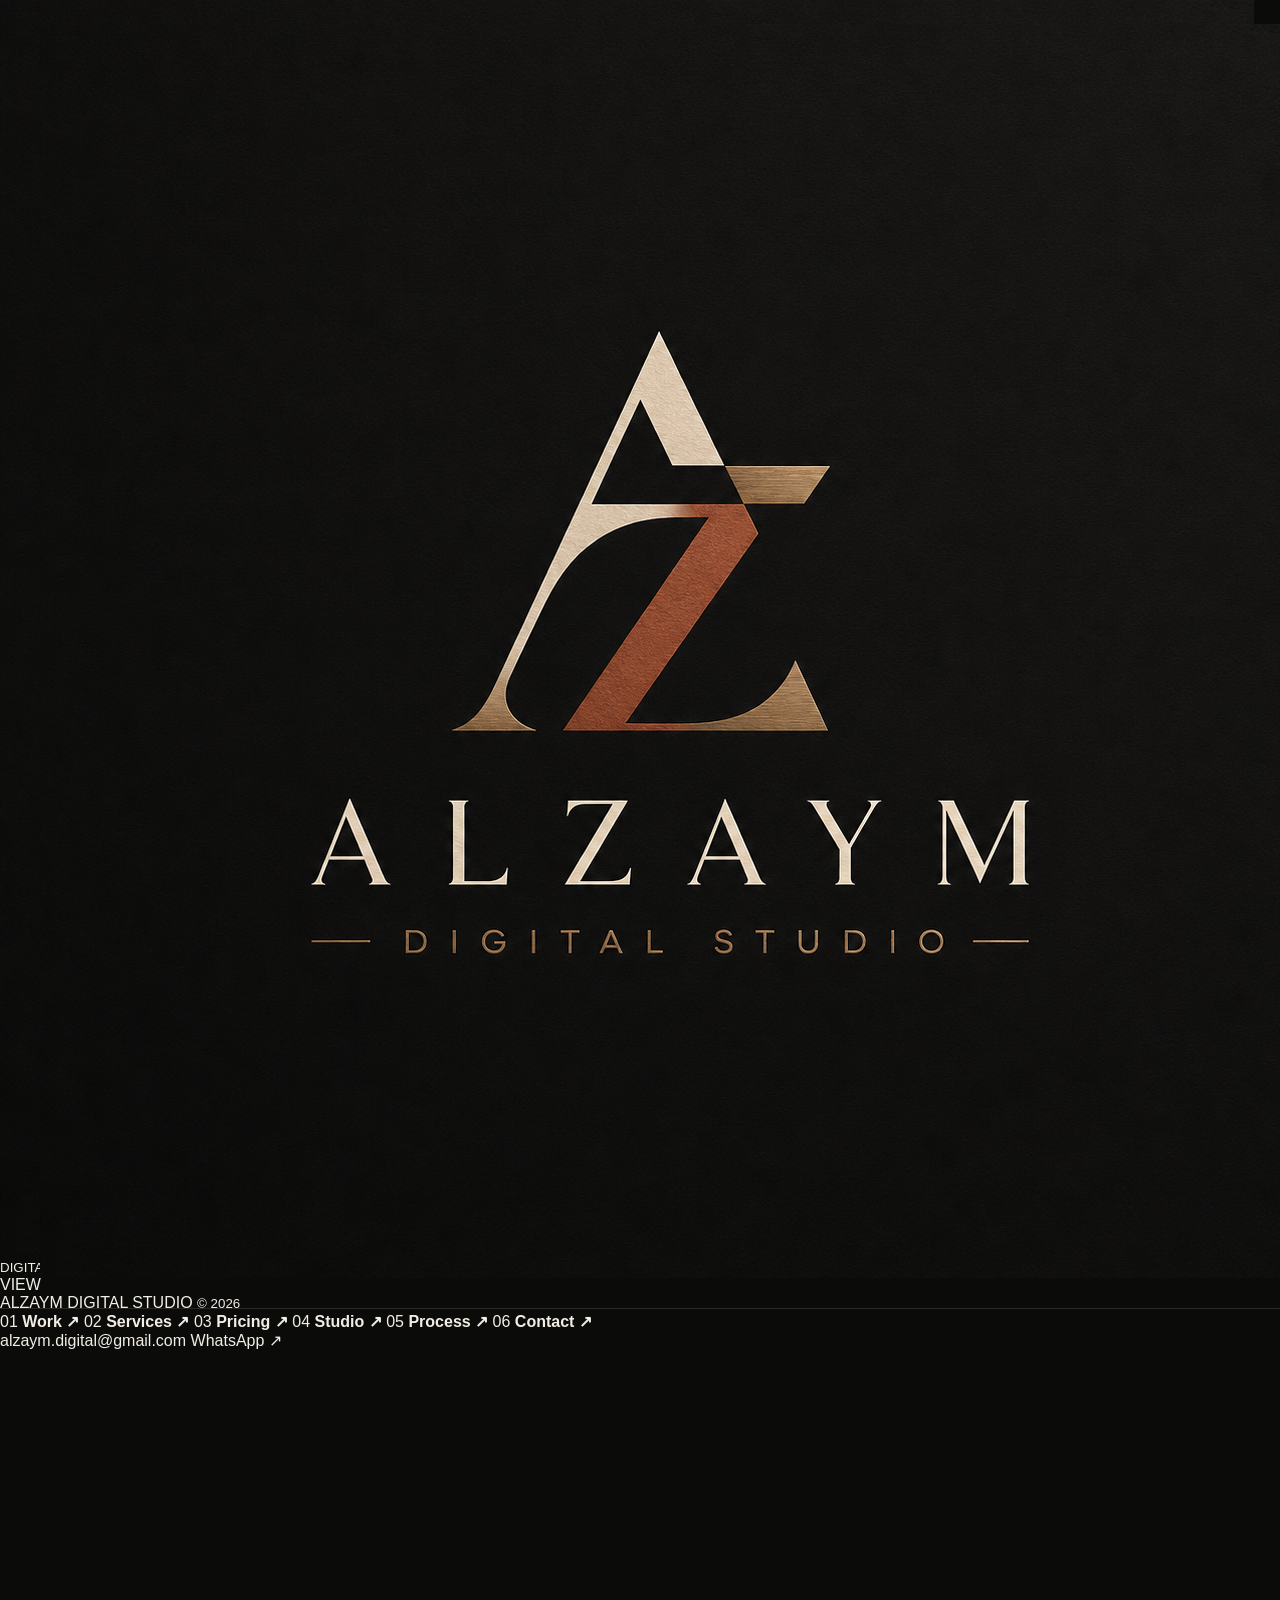
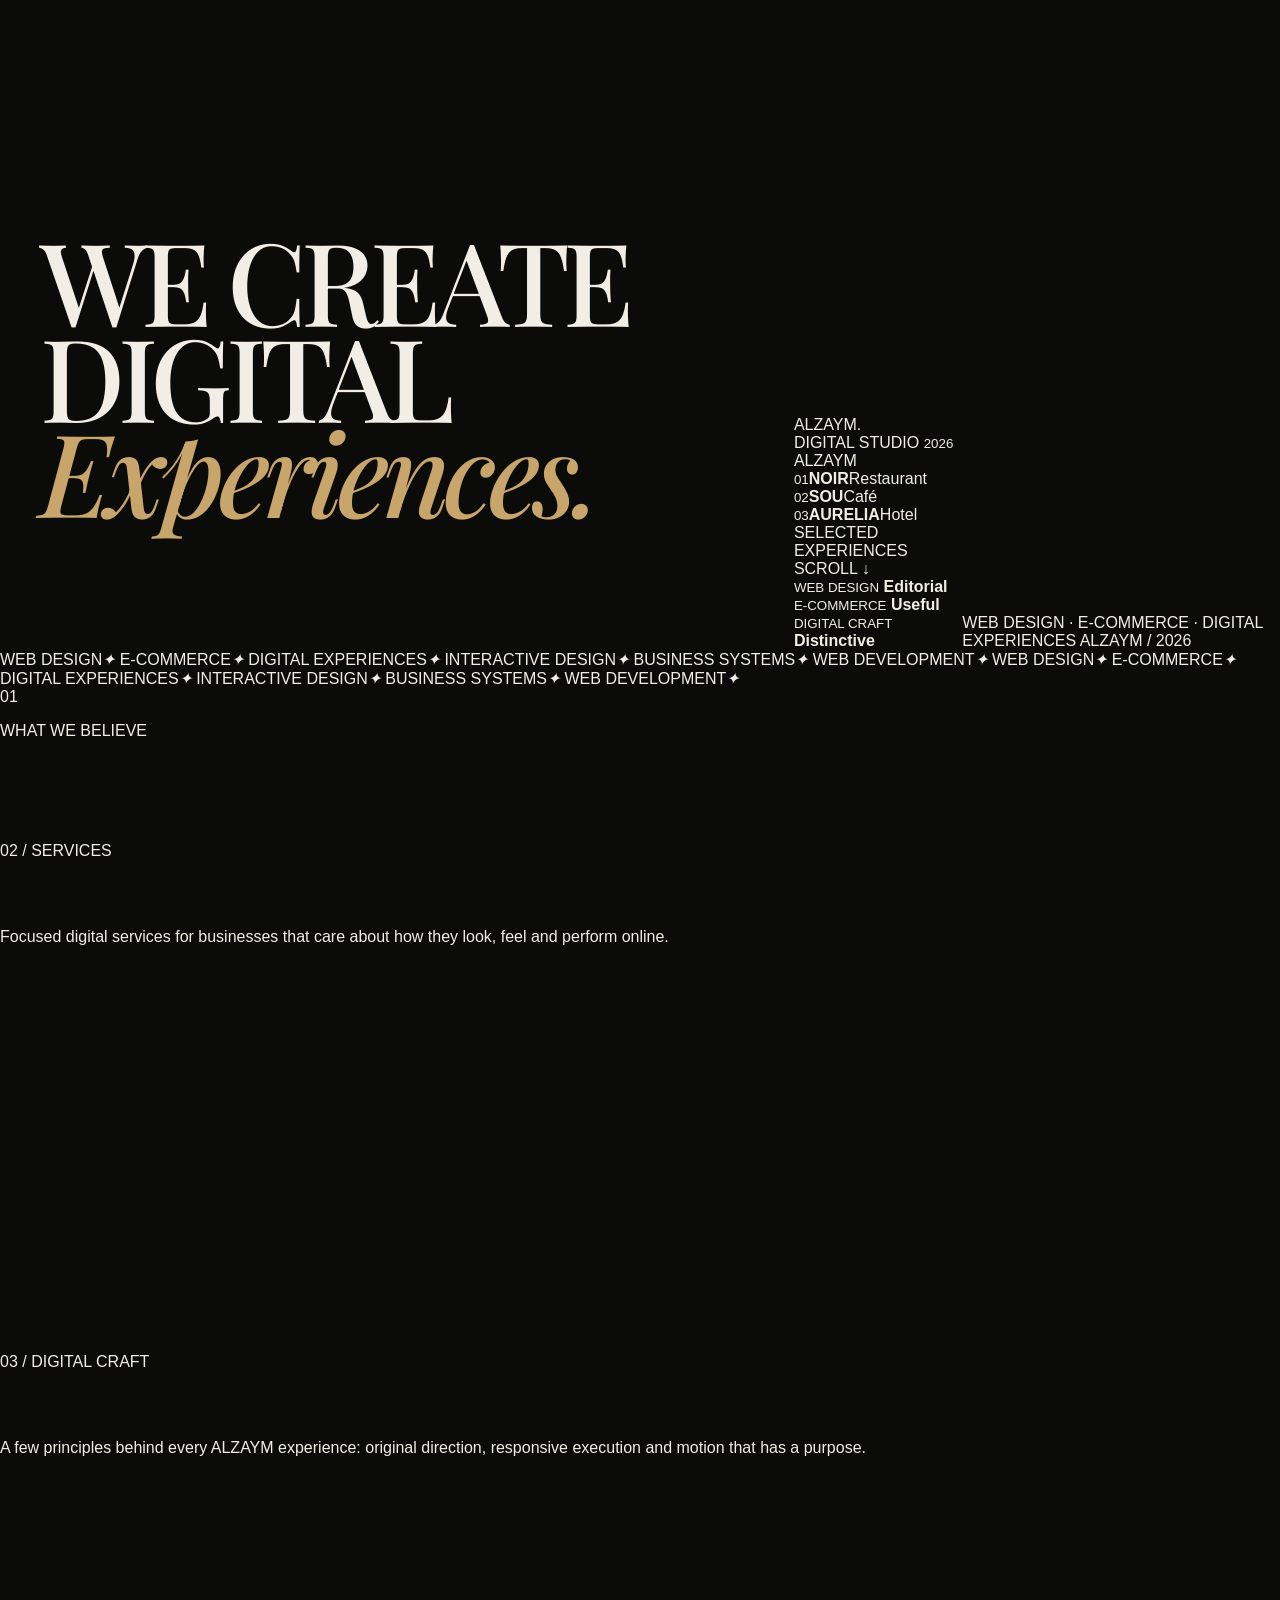
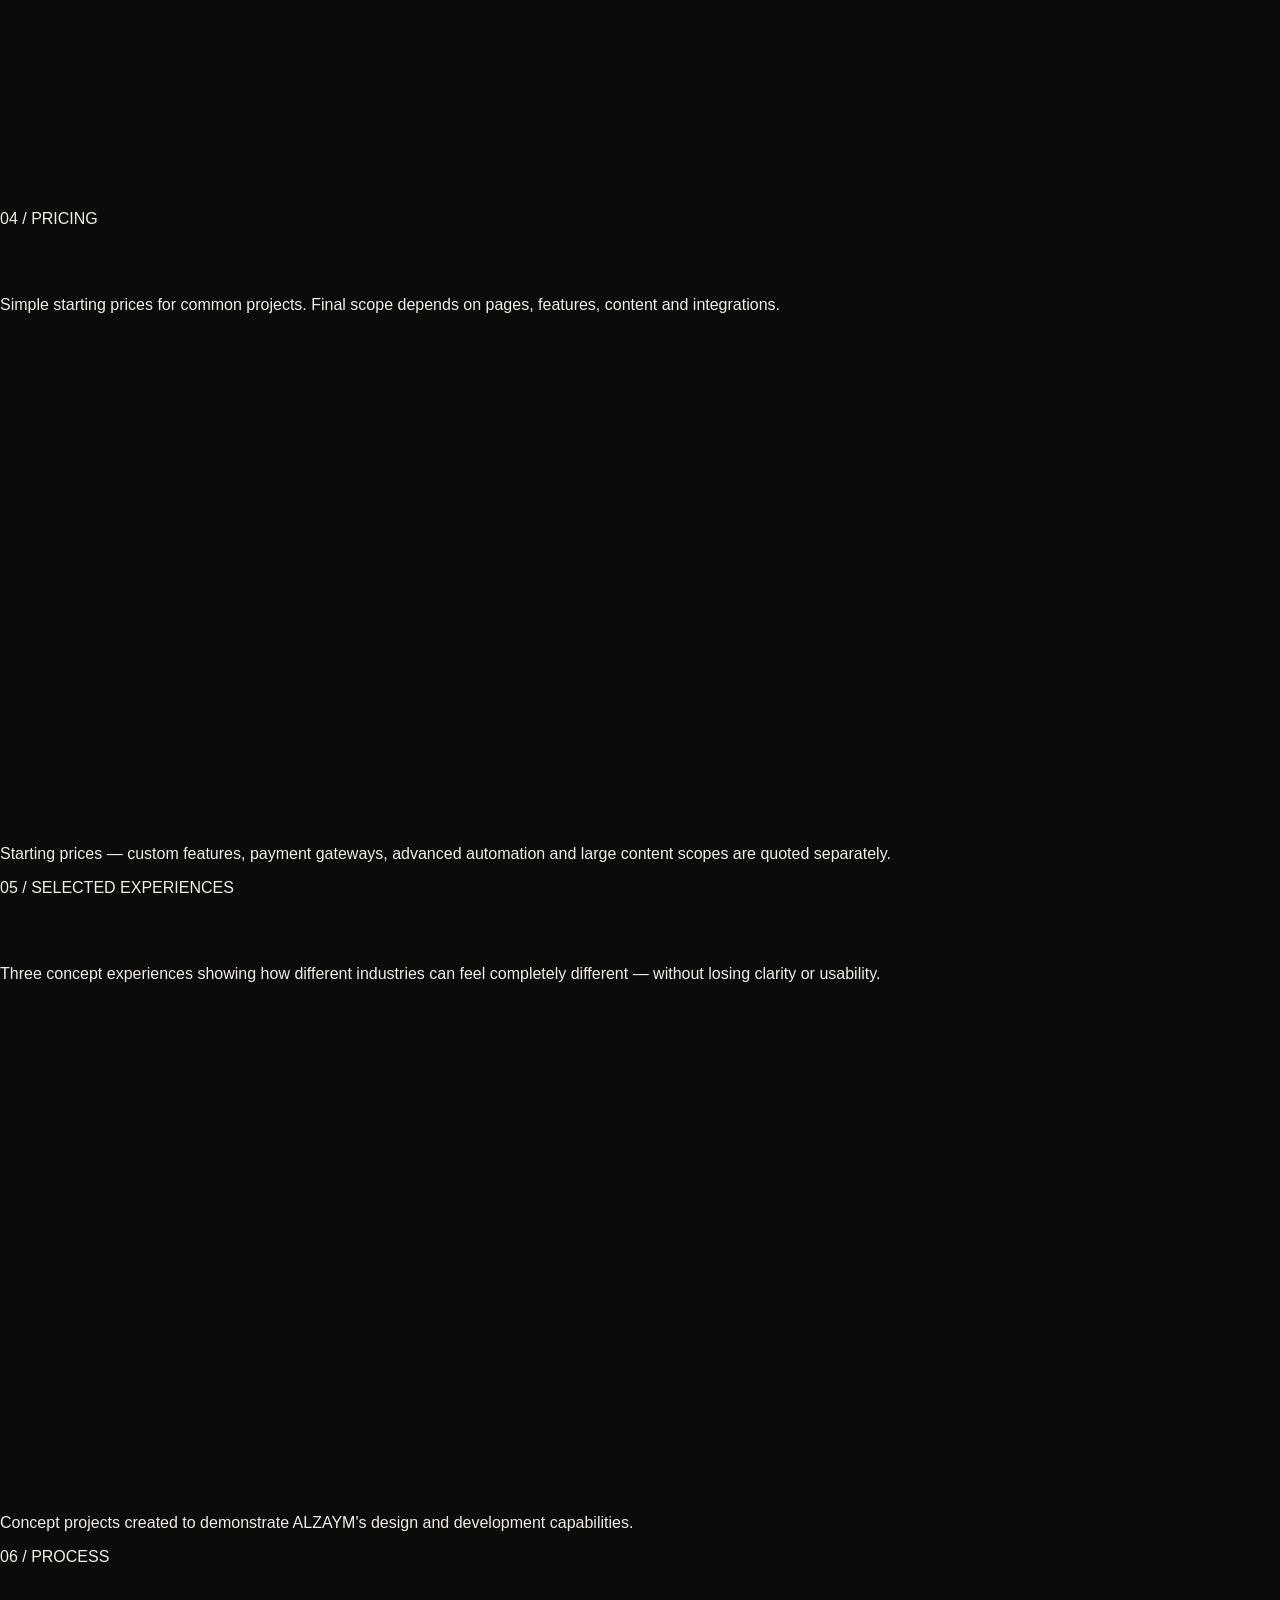
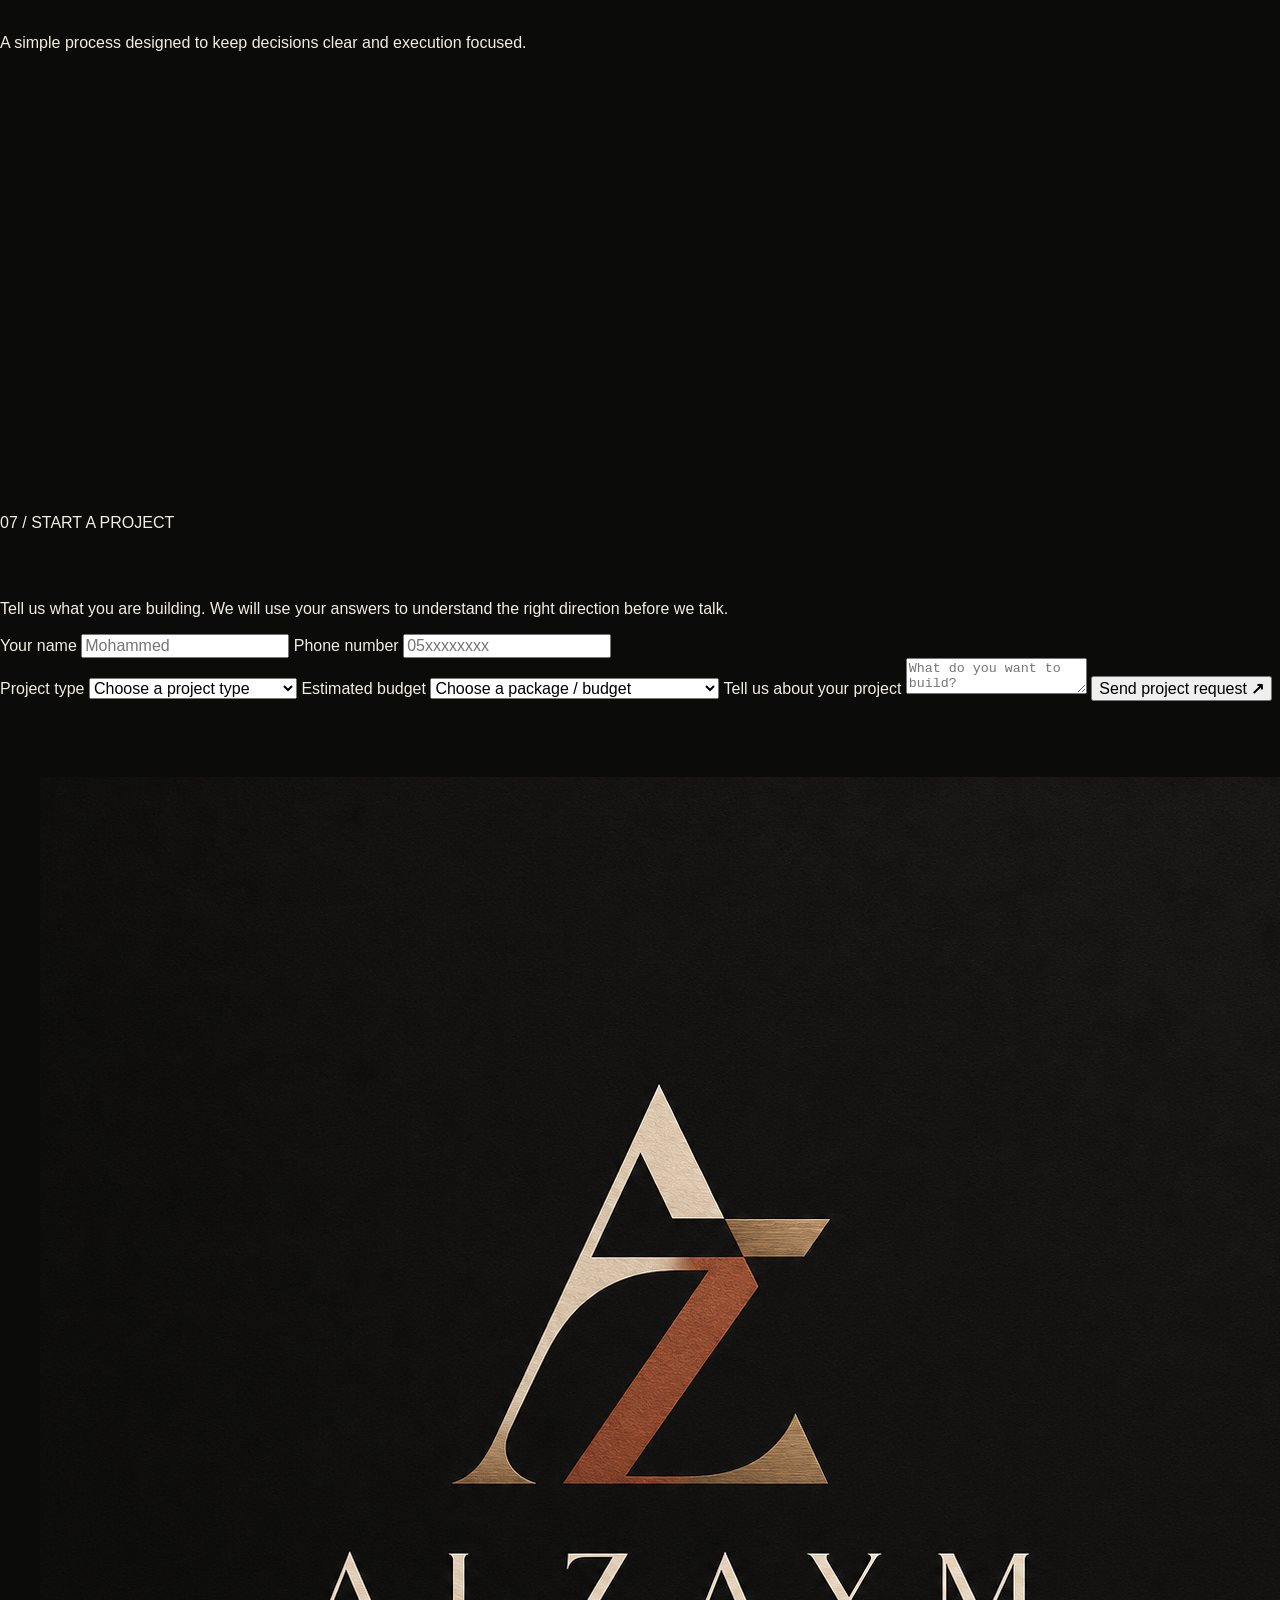
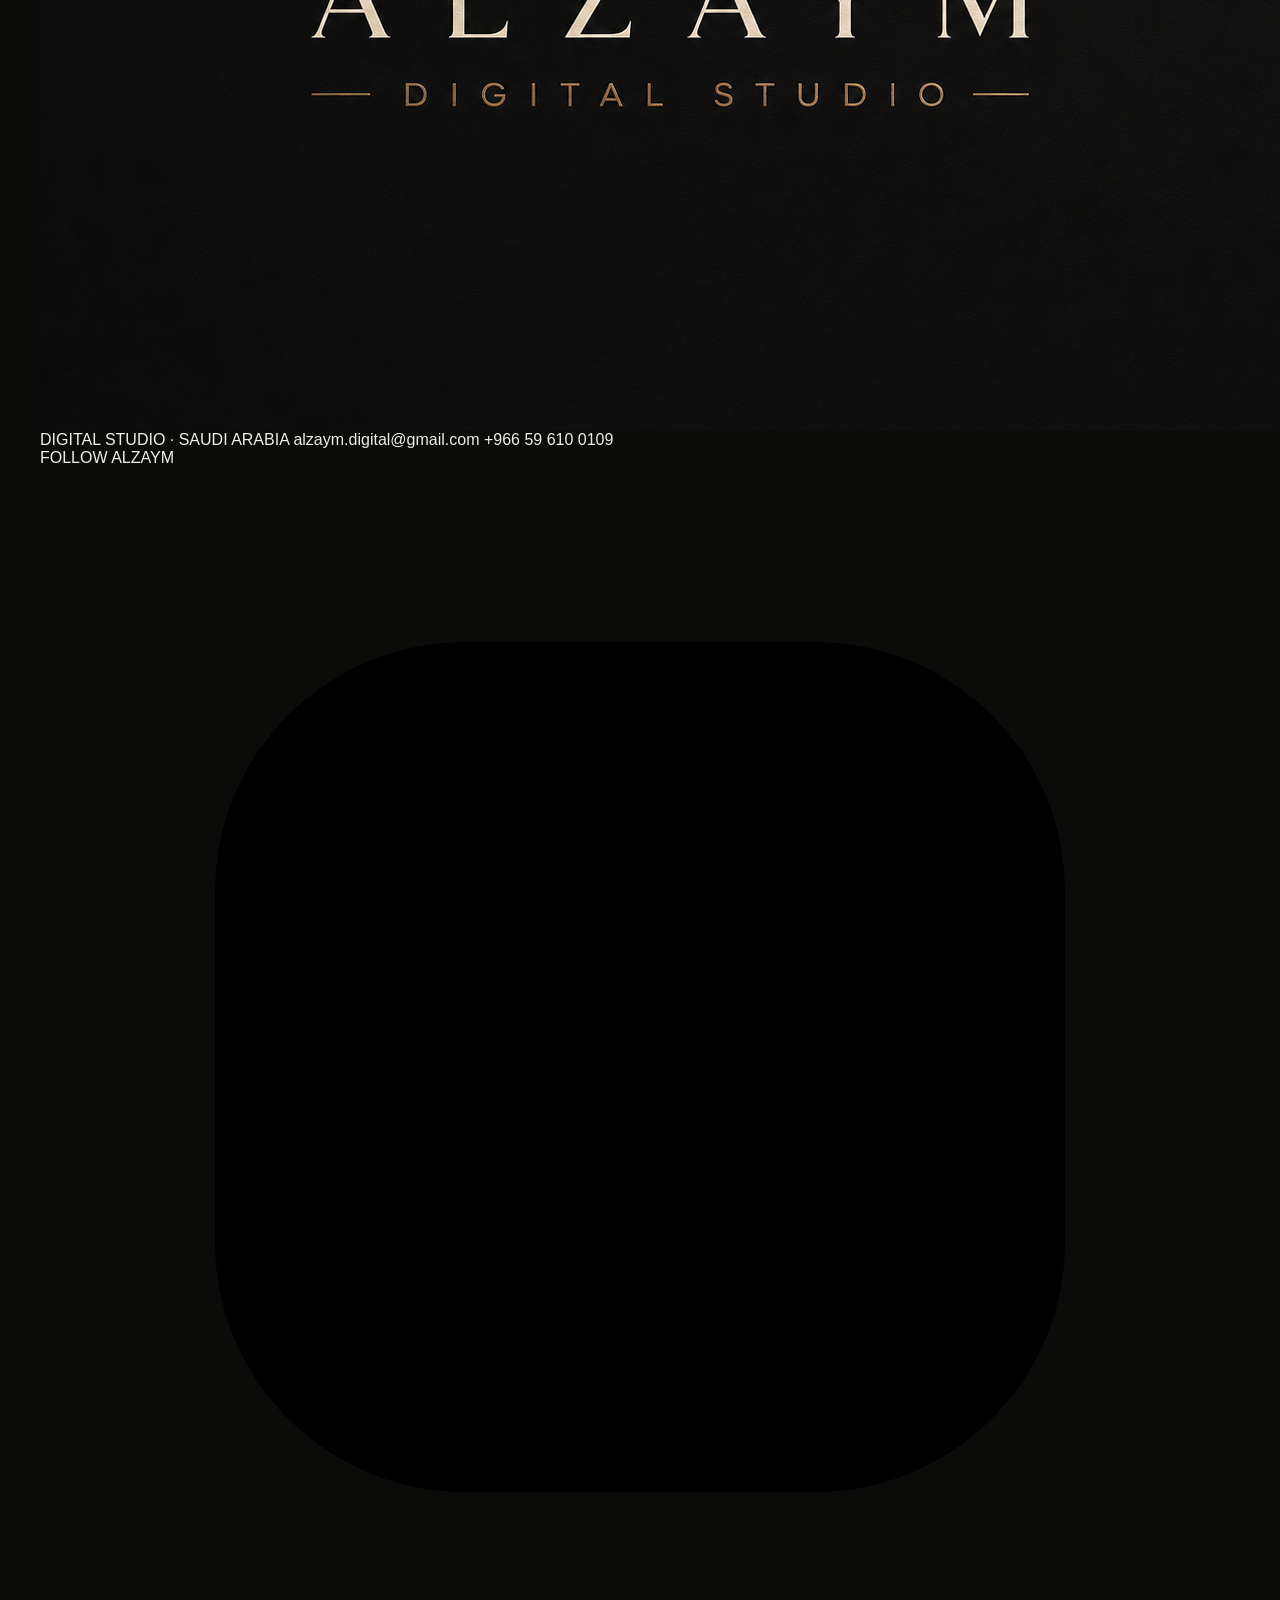
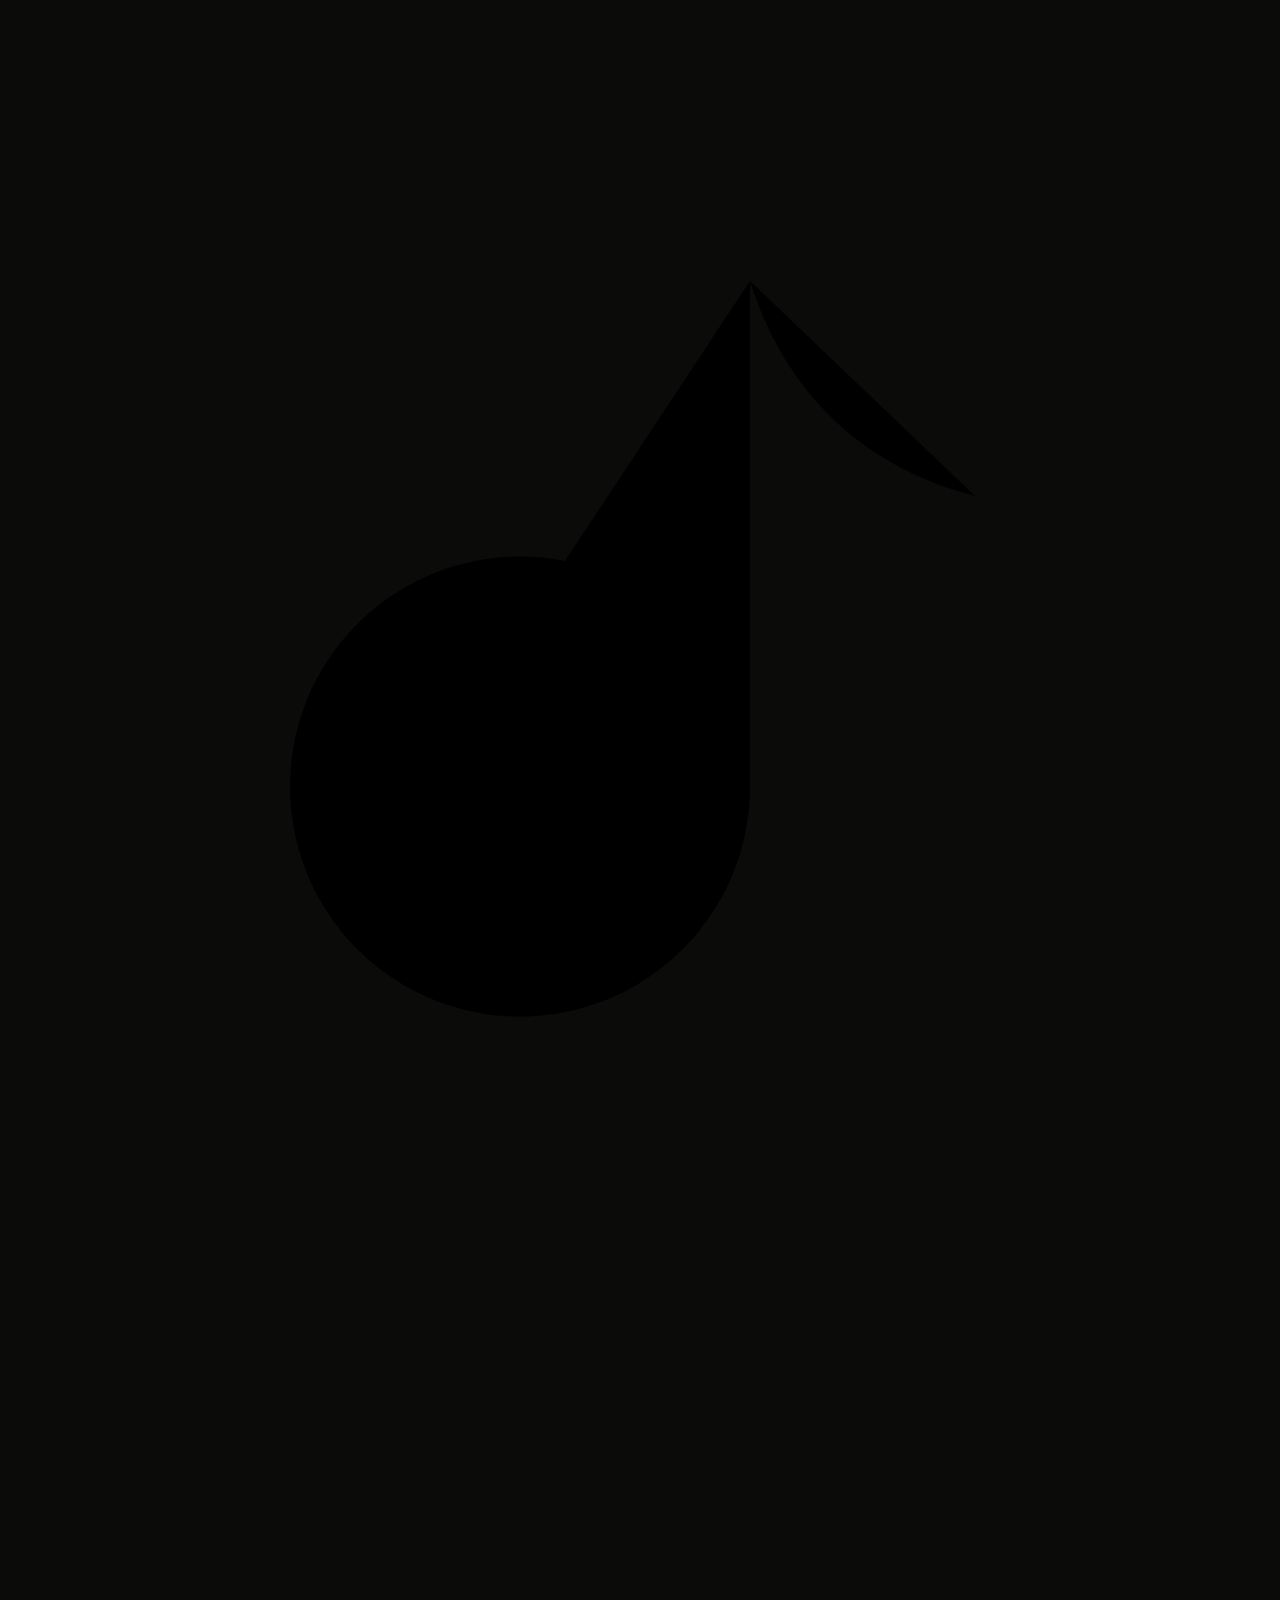
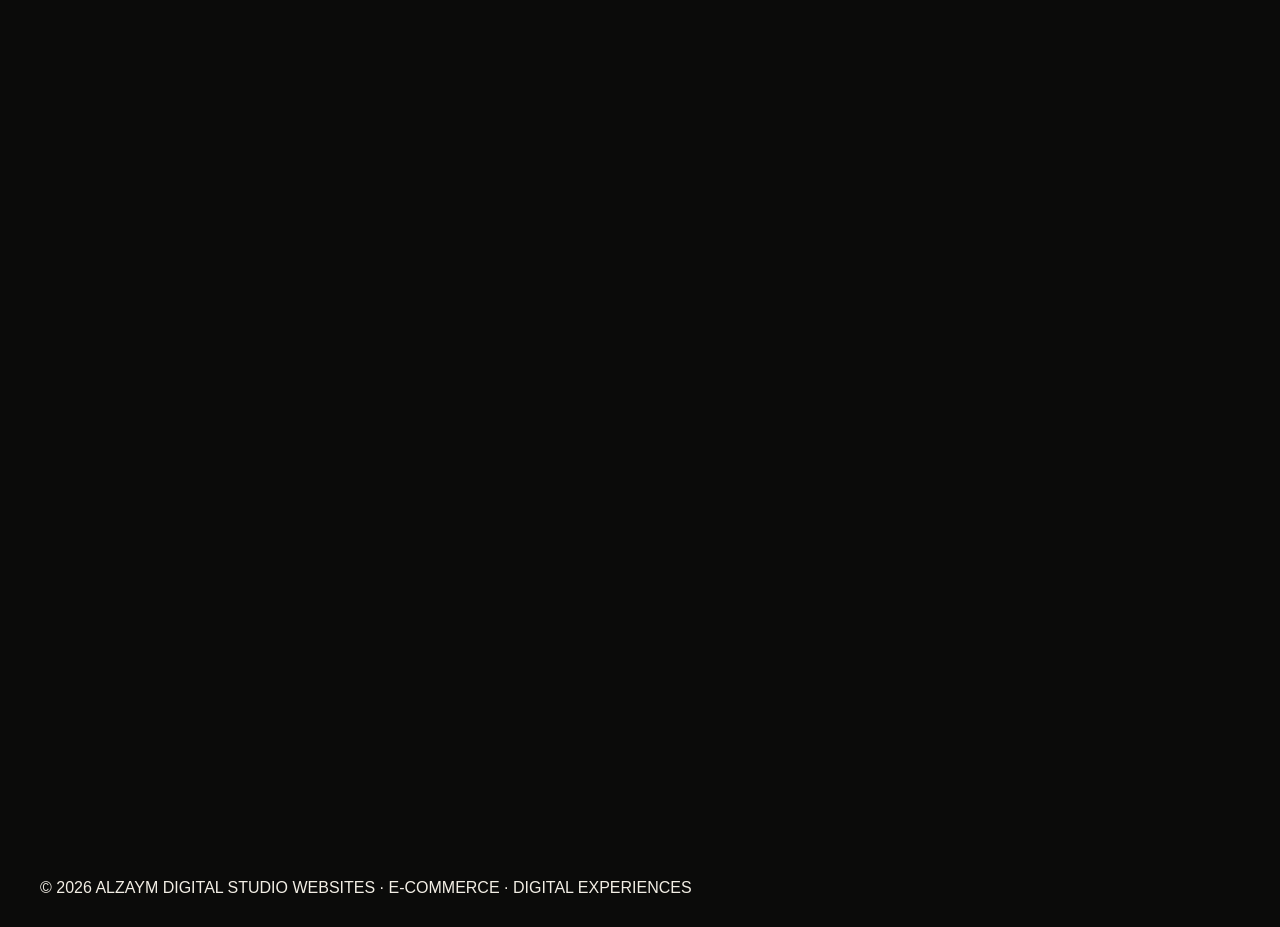
==== commit 1749f166: "Update print statement from 'Hello' to 'Goodbye'" ====
--- a/index.html
+++ b/index.html
@@ -1,221 +1,708 @@
 <!DOCTYPE html>
-<html lang="en">
+<html lang="en" data-theme="dark">
 <head>
-  <meta charset="UTF-8" />
-  <meta name="viewport" content="width=device-width, initial-scale=1.0" />
-  <title>NOIR — Contemporary Saudi Dining</title>
-  <meta name="description" content="NOIR — a cinematic contemporary Saudi restaurant concept with interactive menu, reservations and ordering." />
+  <meta charset="UTF-8">
+  <meta name="viewport" content="width=device-width, initial-scale=1.0">
+
+  <title>ALZAYM Digital Studio — Websites, E-commerce & Digital Experiences</title>
+  <meta name="description" content="ALZAYM Digital Studio creates premium websites, e-commerce experiences and digital products for ambitious businesses in Saudi Arabia and beyond.">
+  <meta name="author" content="ALZAYM Digital Studio">
+  <meta name="robots" content="index, follow">
+
+  <meta property="og:title" content="ALZAYM Digital Studio">
+  <meta property="og:description" content="Websites, e-commerce and digital experiences with a distinctive point of view.">
+  <meta property="og:type" content="website">
+
   <link rel="preconnect" href="https://fonts.googleapis.com">
   <link rel="preconnect" href="https://fonts.gstatic.com" crossorigin>
-  <link href="https://fonts.googleapis.com/css2?family=Inter:wght@400;500;600;700&family=Playfair+Display:ital,wght@0,500;0,600;1,500&display=swap" rel="stylesheet">
-  <link rel="stylesheet" href="style.css" />
+  <link href="https://fonts.googleapis.com/css2?family=DM+Sans:wght@300;400;500;600;700&family=IBM+Plex+Sans+Arabic:wght@300;400;500;600;700&family=Playfair+Display:ital,wght@0,500;1,500&display=swap" rel="stylesheet">
+
+  <link rel="stylesheet" href="style.css">
 </head>
+
 <body>
-
-<div class="alzaym-demo-bar">
-  <a href="../../index.html">← BACK TO ALZAYM</a>
-  <span>NOIR · ALZAYM CONCEPT PROJECT</span>
-  <a href="../../index.html#project-form">BUILD SOMETHING LIKE THIS ↗</a>
-</div>
-
-  <header class="site-header">
-    <a class="brand" href="#top">NOIR<span>.</span></a>
-    <nav>
-      <a href="#menu">Menu</a>
-      <a href="#experience">Experience</a>
-      <a href="#reservation">Reservation</a>
-      <a href="#order">Order</a>
+  <div class="loader" id="loader">
+    <img class="loader-logo" src="alzaym-logo.png.png" alt="ALZAYM Digital Studio logo">
+    <div class="loader-track"><i></i></div>
+    <small>DIGITAL STUDIO</small>
+  </div>
+
+  <div class="cursor" id="cursor" aria-hidden="true"><span>VIEW</span></div>
+
+  <header class="site-header" id="siteHeader">
+    <a class="brand brand-logo" href="#home" aria-label="ALZAYM home"><img src="alzaym-logo.png.png" alt="ALZAYM Digital Studio"></a>
+
+    <nav class="desktop-nav" aria-label="Primary navigation">
+      <a href="#work" data-copy-en="Work" data-copy-ar="الأعمال">Work</a>
+      <a href="#services" data-copy-en="Services" data-copy-ar="الخدمات">Services</a>
+      <a href="#pricing" data-copy-en="Pricing" data-copy-ar="الأسعار">Pricing</a>
+      <a href="#studio" data-copy-en="Studio" data-copy-ar="الاستوديو">Studio</a>
+      <a href="#process" data-copy-en="Process" data-copy-ar="الخطوات">Process</a>
     </nav>
-    <a class="header-cta" href="#reservation">BOOK A TABLE ↗</a>
+
+    <div class="header-actions">
+
+      <div class="social-links social-links-top" aria-label="Social media">
+        <a class="social-icon" href="https://www.instagram.com/alzaym.digital" target="_blank" rel="noopener noreferrer" aria-label="ALZAYM on Instagram" title="Instagram">
+          <svg viewBox="0 0 24 24" aria-hidden="true">
+            <rect x="3.5" y="3.5" width="17" height="17" rx="5"></rect>
+            <circle cx="12" cy="12" r="4"></circle>
+            <circle class="fill-dot" cx="17.4" cy="6.7" r="1"></circle>
+          </svg>
+        </a>
+        <a class="social-icon" href="https://www.tiktok.com/@alzaym.digital" target="_blank" rel="noopener noreferrer" aria-label="ALZAYM on TikTok" title="TikTok">
+          <svg viewBox="0 0 24 24" aria-hidden="true">
+            <path d="M14.2 4.2v10.1a4.6 4.6 0 1 1-3.7-4.5"></path>
+            <path d="M14.2 4.2c.7 2.2 2.2 3.7 4.5 4.3"></path>
+          </svg>
+        </a>
+        <a class="social-icon" href="https://x.com/alzaym_digital?s=11" target="_blank" rel="noopener noreferrer" aria-label="ALZAYM on X" title="X">
+          <svg viewBox="0 0 24 24" aria-hidden="true">
+            <path d="M5 4.5 19 19.5"></path>
+            <path d="M19 4.5 5 19.5"></path>
+          </svg>
+        </a>
+      </div>
+      <button class="round-control" id="themeToggle" type="button" aria-label="Switch color theme">
+        <span id="themeIcon">◐</span>
+      </button>
+
+      <button class="lang-control" id="languageToggle" type="button" aria-label="Switch language">
+        AR
+      </button>
+
+      <a class="start-project" href="#project-form"
+         data-copy-en="Start a project"
+         data-copy-ar="ابدأ مشروعك">Start a project</a>
+
+      <button class="menu-toggle" id="menuToggle" type="button"
+              aria-label="Open menu" aria-expanded="false">
+        <span></span><span></span>
+      </button>
+    </div>
   </header>
 
-  <main id="top">
-    <section class="hero">
-      <img class="hero-image" src="https://images.unsplash.com/photo-1514933651103-005eec06c04b?auto=format&fit=crop&w=2000&q=88" alt="Elegant dark restaurant interior" />
-      <div class="hero-overlay"></div>
-      <div class="hero-kicker">RIYADH · SAUDI ARABIA</div>
+  <div class="mobile-menu" id="mobileMenu" aria-hidden="true">
+    <div class="mobile-menu-inner">
+      <div class="mobile-menu-top">
+        <span>ALZAYM DIGITAL STUDIO</span>
+        <small>© 2026</small>
+      </div>
+
+      <nav>
+        <a href="#work">
+          <span>01</span>
+          <strong data-copy-en="Work" data-copy-ar="الأعمال">Work</strong>
+          <b>↗</b>
+        </a>
+        <a href="#services">
+          <span>02</span>
+          <strong data-copy-en="Services" data-copy-ar="الخدمات">Services</strong>
+          <b>↗</b>
+        </a>
+        <a href="#pricing">
+          <span>03</span>
+          <strong data-copy-en="Pricing" data-copy-ar="الأسعار">Pricing</strong>
+          <b>↗</b>
+        </a>
+        <a href="#studio">
+          <span>04</span>
+          <strong data-copy-en="Studio" data-copy-ar="الاستوديو">Studio</strong>
+          <b>↗</b>
+        </a>
+        <a href="#process">
+          <span>05</span>
+          <strong data-copy-en="Process" data-copy-ar="الخطوات">Process</strong>
+          <b>↗</b>
+        </a>
+        <a href="#project-form">
+          <span>06</span>
+          <strong data-copy-en="Contact" data-copy-ar="تواصل">Contact</strong>
+          <b>↗</b>
+        </a>
+      </nav>
+
+      <div class="mobile-menu-foot">
+        <a href="mailto:alzaym.digital@gmail.com">alzaym.digital@gmail.com</a>
+        <a href="https://wa.me/966596100109" target="_blank" rel="noopener">WhatsApp ↗</a>
+      </div>
+    </div>
+  </div>
+
+  <main>
+    <section class="hero" id="home">
+      <div class="hero-grid" aria-hidden="true"></div>
+      <div class="hero-ambient hero-ambient-a" aria-hidden="true"></div>
+      <div class="hero-ambient hero-ambient-b" aria-hidden="true"></div>
+
       <div class="hero-copy">
-        <p>CONTEMPORARY SAUDI DINING</p>
-        <h1>TASTE<br><em>AFTER DARK.</em></h1>
-        <div class="hero-bottom">
-          <span>Seasonal ingredients. Familiar flavours. A darker point of view.</span>
-          <a href="#menu">EXPLORE THE MENU ↓</a>
+        <p class="eyebrow reveal"
+           data-copy-en="INDEPENDENT DIGITAL STUDIO · SAUDI ARABIA"
+           data-copy-ar="استوديو رقمي مستقل · المملكة العربية السعودية">
+          INDEPENDENT DIGITAL STUDIO · SAUDI ARABIA
+        </p>
+
+        <h1 class="hero-title" aria-label="We create digital experiences">
+          <span class="title-mask"><span data-copy-en="WE CREATE" data-copy-ar="نصنع">WE CREATE</span></span>
+          <span class="title-mask"><span data-copy-en="DIGITAL" data-copy-ar="تجارب">DIGITAL</span></span>
+          <span class="title-mask serif"><em data-copy-en="Experiences." data-copy-ar="رقمية.">Experiences.</em></span>
+        </h1>
+
+        <p class="hero-description reveal"
+           data-copy-en="Premium websites, e-commerce and digital products shaped around your brand — designed to feel distinctive, useful and memorable."
+           data-copy-ar="نصمم مواقع ومتاجر ومنتجات رقمية راقية مبنية حول هوية مشروعك، لتكون مميزة وعملية وسهلة التذكر.">
+          Premium websites, e-commerce and digital products shaped around your brand — designed to feel distinctive, useful and memorable.
+        </p>
+
+        <div class="hero-actions reveal">
+          <a class="primary-cta" href="#work"
+             data-copy-en="Explore what we can build"
+             data-copy-ar="اكتشف ما يمكننا بناؤه">
+            Explore what we can build
+          </a>
+
+          <a class="text-cta" href="#project-form"
+             data-copy-en="Start a project ↗"
+             data-copy-ar="ابدأ مشروعك ↗">
+            Start a project ↗
+          </a>
         </div>
       </div>
-    </section>
-
-    <section class="intro">
-      <div class="section-number">01 / NOIR</div>
-      <div class="intro-content">
-        <h2>ROOTED HERE.<br><em>REIMAGINED NOW.</em></h2>
-        <p>NOIR is a contemporary Saudi dining concept inspired by open fire, local ingredients and the generosity of the table.</p>
-        <p dir="rtl" lang="ar">مطعم سعودي معاصر يعيد تقديم النكهات المألوفة بروح حديثة وتجربة داكنة وأنيقة.</p>
-      </div>
-    </section>
-
-    <section class="image-break">
-      <img src="https://images.unsplash.com/photo-1541544741938-0af808871cc0?auto=format&fit=crop&w=2000&q=88" alt="Chef plating a refined dish" />
-      <div class="image-break-text">
-        <span>OPEN FIRE · LOCAL FLAVOURS · LATE NIGHTS</span>
-        <strong>NOT TRADITIONAL.<br>STILL OURS.</strong>
-      </div>
-    </section>
-
-    <section class="menu-section" id="menu">
-      <div class="menu-heading">
+
+      <div class="gateway" id="gateway" aria-hidden="true">
+        <div class="gateway-orbit orbit-one"></div>
+        <div class="gateway-orbit orbit-two"></div>
+
+        <div class="gateway-stage" id="gatewayStage">
+          <div class="device">
+            <div class="device-cap">
+              <span>ALZAYM.</span>
+              <i></i>
+            </div>
+
+            <div class="device-screen">
+              <div class="screen-head">
+                <span>DIGITAL STUDIO</span>
+                <small>2026</small>
+              </div>
+
+              <div class="screen-title">ALZAYM</div>
+              <div class="screen-rule"></div>
+
+              <div class="screen-projects">
+                <div class="mini-project mini-noir">
+                  <small>01</small><strong>NOIR</strong><span>Restaurant</span>
+                </div>
+                <div class="mini-project mini-sou">
+                  <small>02</small><strong>SOU</strong><span>Café</span>
+                </div>
+                <div class="mini-project mini-aurelia">
+                  <small>03</small><strong>AURELIA</strong><span>Hotel</span>
+                </div>
+              </div>
+
+              <div class="screen-footer">
+                <span>SELECTED EXPERIENCES</span>
+                <span>SCROLL ↓</span>
+              </div>
+            </div>
+          </div>
+
+          <div class="glass-tag tag-one">
+            <small>WEB DESIGN</small>
+            <strong>Editorial</strong>
+          </div>
+
+          <div class="glass-tag tag-two">
+            <small>E-COMMERCE</small>
+            <strong>Useful</strong>
+          </div>
+
+          <div class="glass-tag tag-three">
+            <small>DIGITAL CRAFT</small>
+            <strong>Distinctive</strong>
+          </div>
+        </div>
+      </div>
+
+      <div class="hero-bottomline">
+        <span>WEB DESIGN · E-COMMERCE · DIGITAL EXPERIENCES</span>
+        <span>ALZAYM / 2026</span>
+      </div>
+    </section>
+
+    <section class="marquee" aria-label="ALZAYM services">
+      <div class="marquee-track">
+        <span>WEB DESIGN</span><i>✦</i>
+        <span>E-COMMERCE</span><i>✦</i>
+        <span>DIGITAL EXPERIENCES</span><i>✦</i>
+        <span>INTERACTIVE DESIGN</span><i>✦</i>
+        <span>BUSINESS SYSTEMS</span><i>✦</i>
+        <span>WEB DEVELOPMENT</span><i>✦</i>
+
+        <span>WEB DESIGN</span><i>✦</i>
+        <span>E-COMMERCE</span><i>✦</i>
+        <span>DIGITAL EXPERIENCES</span><i>✦</i>
+        <span>INTERACTIVE DESIGN</span><i>✦</i>
+        <span>BUSINESS SYSTEMS</span><i>✦</i>
+        <span>WEB DEVELOPMENT</span><i>✦</i>
+      </div>
+    </section>
+
+    <section class="studio-intro page-section" id="studio">
+      <div class="section-index">01</div>
+
+      <div class="intro-heading">
+        <p class="section-kicker"
+           data-copy-en="WHAT WE BELIEVE"
+           data-copy-ar="فلسفتنا">WHAT WE BELIEVE</p>
+
+        <h2 class="section-title reveal">
+          <span data-copy-en="NOT JUST" data-copy-ar="ليس مجرد">NOT JUST</span>
+          <em data-copy-en="another website." data-copy-ar="موقع آخر.">another website.</em>
+        </h2>
+      </div>
+
+      <p class="section-copy reveal"
+         data-copy-en="We design digital experiences with a clear point of view. Every page, interaction and transition should feel intentional — never generic, never copied, never made just to fill space."
+         data-copy-ar="نصمم التجربة الرقمية برؤية واضحة. كل صفحة وحركة وانتقال لها سبب، بعيدًا عن القوالب المكررة والتفاصيل التي لا تخدم المشروع.">
+        We design digital experiences with a clear point of view. Every page, interaction and transition should feel intentional — never generic, never copied, never made just to fill space.
+      </p>
+    </section>
+
+    <section class="services-section page-section" id="services">
+      <div class="section-head">
         <div>
-          <span class="section-number">02 / MENU</span>
-          <h2>THE MENU<br><em>CHANGES WITH THE MOOD.</em></h2>
+          <span class="section-kicker">02 / SERVICES</span>
+          <h2 class="section-title reveal">
+            <span data-copy-en="WHAT WE" data-copy-ar="ماذا">WHAT WE</span>
+            <em data-copy-en="build." data-copy-ar="نبني.">build.</em>
+          </h2>
         </div>
-        <div class="menu-meta">
-          <p id="menuDescription">A contemporary Saudi lunch menu built around familiar flavours, generous portions and modern presentation.</p>
-          <strong id="menuHours">LUNCH · 12:00 — 5:00 PM</strong>
+
+        <p data-copy-en="Focused digital services for businesses that care about how they look, feel and perform online."
+           data-copy-ar="خدمات رقمية مركزة للمشاريع التي تهتم بالشكل والتجربة والأداء على الإنترنت.">
+          Focused digital services for businesses that care about how they look, feel and perform online.
+        </p>
+      </div>
+
+      <div class="service-grid">
+        <article class="service-card reveal">
+          <span class="service-number">01</span>
+          <div>
+            <h3 data-copy-en="Websites" data-copy-ar="المواقع">Websites</h3>
+            <p data-copy-en="Custom websites with strong visual direction, responsive layouts and purposeful interactions."
+               data-copy-ar="مواقع مخصصة بهوية بصرية قوية، تصميم متجاوب وتفاعلات مدروسة.">
+              Custom websites with strong visual direction, responsive layouts and purposeful interactions.
+            </p>
+          </div>
+          <b>↗</b>
+        </article>
+
+        <article class="service-card reveal">
+          <span class="service-number">02</span>
+          <div>
+            <h3 data-copy-en="E-commerce" data-copy-ar="المتاجر الإلكترونية">E-commerce</h3>
+            <p data-copy-en="Online stores designed around browsing, trust, checkout and a smoother buying experience."
+               data-copy-ar="متاجر إلكترونية مبنية حول سهولة التصفح والثقة والدفع وتجربة شراء أفضل.">
+              Online stores designed around browsing, trust, checkout and a smoother buying experience.
+            </p>
+          </div>
+          <b>↗</b>
+        </article>
+
+        <article class="service-card reveal">
+          <span class="service-number">03</span>
+          <div>
+            <h3 data-copy-en="Digital systems" data-copy-ar="الأنظمة الرقمية">Digital systems</h3>
+            <p data-copy-en="Useful digital tools for ordering, loyalty, delivery, dashboards and business workflows."
+               data-copy-ar="أدوات رقمية عملية للطلبات والولاء والتوصيل ولوحات التحكم وسير العمل.">
+              Useful digital tools for ordering, loyalty, delivery, dashboards and business workflows.
+            </p>
+          </div>
+          <b>↗</b>
+        </article>
+      </div>
+    </section>
+
+
+    <section class="capabilities-section page-section" id="capabilities">
+      <div class="section-head">
+        <div>
+          <span class="section-kicker">03 / DIGITAL CRAFT</span>
+          <h2 class="section-title reveal">
+            <span data-copy-en="BUILT WITH" data-copy-ar="مصمم">BUILT WITH</span>
+            <em data-copy-en="intention." data-copy-ar="بعناية.">intention.</em>
+          </h2>
         </div>
-      </div>
-
-      <div class="menu-tabs" role="tablist" aria-label="Choose menu">
-        <button class="menu-switch active" type="button" data-menu="lunch">LUNCH</button>
-        <button class="menu-switch" type="button" data-menu="dinner">DINNER</button>
-      </div>
-
-      <div class="menu-panel active" data-menu-panel="lunch">
-        <article class="food-item menu-item" data-id="jareesh" data-name="Smoked Jareesh" data-name-ar="جريش مدخن" data-price="48">
-          <div class="food-number">01</div>
-          <div class="food-info"><h3>SMOKED JAREESH</h3><p class="food-ar" dir="rtl">جريش مدخن</p><small>Brown butter · charred onion · herbs</small></div>
-          <div class="food-action"><strong>48 SAR</strong><button class="add-to-cart" type="button">ADD +</button></div>
-          <img class="menu-preview" src="https://images.unsplash.com/photo-1547592180-85f173990554?auto=format&fit=crop&w=900&q=80" alt="Smoked jareesh concept dish" />
-        </article>
-        <article class="food-item menu-item" data-id="kabsa" data-name="Fire-Grilled Kabsa" data-name-ar="كبسة على النار" data-price="74">
-          <div class="food-number">02</div>
-          <div class="food-info"><h3>FIRE-GRILLED KABSA</h3><p class="food-ar" dir="rtl">كبسة على النار</p><small>Smoked chicken · saffron rice · tomato jus</small></div>
-          <div class="food-action"><strong>74 SAR</strong><button class="add-to-cart" type="button">ADD +</button></div>
-          <img class="menu-preview" src="https://images.unsplash.com/photo-1512058564366-18510be2db19?auto=format&fit=crop&w=900&q=80" alt="Rice and grilled chicken concept dish" />
-        </article>
-        <article class="food-item menu-item" data-id="lamb" data-name="Najdi Lamb" data-name-ar="لحم نجدي" data-price="96">
-          <div class="food-number">03</div>
-          <div class="food-info"><h3>NAJDI LAMB</h3><p class="food-ar" dir="rtl">لحم نجدي</p><small>Slow lamb · black lime · roasted roots</small></div>
-          <div class="food-action"><strong>96 SAR</strong><button class="add-to-cart" type="button">ADD +</button></div>
-          <img class="menu-preview" src="https://images.unsplash.com/photo-1544025162-d76694265947?auto=format&fit=crop&w=900&q=80" alt="Lamb concept dish" />
-        </article>
-        <article class="food-item menu-item" data-id="date" data-name="Date & Tahini" data-name-ar="تمر وطحينة" data-price="39">
-          <div class="food-number">04</div>
-          <div class="food-info"><h3>DATE & TAHINI</h3><p class="food-ar" dir="rtl">تمر وطحينة</p><small>Warm dates · sesame · salted caramel</small></div>
-          <div class="food-action"><strong>39 SAR</strong><button class="add-to-cart" type="button">ADD +</button></div>
-          <img class="menu-preview" src="https://images.unsplash.com/photo-1551024506-0bccd828d307?auto=format&fit=crop&w=900&q=80" alt="Date dessert concept" />
-        </article>
-      </div>
-
-      <div class="menu-panel" data-menu-panel="dinner">
-        <article class="food-item menu-item" data-id="maqluba" data-name="Black Maqluba" data-name-ar="مقلوبة نوير" data-price="82">
-          <div class="food-number">01</div>
-          <div class="food-info"><h3>BLACK MAQLUBA</h3><p class="food-ar" dir="rtl">مقلوبة نوير</p><small>Short rib · aubergine · smoked yoghurt</small></div>
-          <div class="food-action"><strong>82 SAR</strong><button class="add-to-cart" type="button">ADD +</button></div>
-          <img class="menu-preview" src="https://images.unsplash.com/photo-1546833999-b9f581a1996d?auto=format&fit=crop&w=900&q=80" alt="Dinner rice concept dish" />
-        </article>
-        <article class="food-item menu-item" data-id="sea-bass" data-name="Red Sea Bass" data-name-ar="قاروص البحر الأحمر" data-price="110">
-          <div class="food-number">02</div>
-          <div class="food-info"><h3>RED SEA BASS</h3><p class="food-ar" dir="rtl">قاروص البحر الأحمر</p><small>Coal-roasted fish · citrus · green chilli</small></div>
-          <div class="food-action"><strong>110 SAR</strong><button class="add-to-cart" type="button">ADD +</button></div>
-          <img class="menu-preview" src="https://images.unsplash.com/photo-1519708227418-c8fd9a32b7a2?auto=format&fit=crop&w=900&q=80" alt="Grilled fish concept dish" />
-        </article>
-        <article class="food-item menu-item" data-id="tenderloin" data-name="Desert Tenderloin" data-name-ar="تندرلوين الصحراء" data-price="128">
-          <div class="food-number">03</div>
-          <div class="food-info"><h3>DESERT TENDERLOIN</h3><p class="food-ar" dir="rtl">تندرلوين الصحراء</p><small>Beef · date glaze · smoked pepper</small></div>
-          <div class="food-action"><strong>128 SAR</strong><button class="add-to-cart" type="button">ADD +</button></div>
-          <img class="menu-preview" src="https://images.unsplash.com/photo-1551183053-bf91a1d81141?auto=format&fit=crop&w=900&q=80" alt="Tenderloin concept dish" />
-        </article>
-        <article class="food-item menu-item" data-id="saffron" data-name="Saffron Milk" data-name-ar="حليب الزعفران" data-price="42">
-          <div class="food-number">04</div>
-          <div class="food-info"><h3>SAFFRON MILK</h3><p class="food-ar" dir="rtl">حليب الزعفران</p><small>Saffron custard · cardamom · pistachio</small></div>
-          <div class="food-action"><strong>42 SAR</strong><button class="add-to-cart" type="button">ADD +</button></div>
-          <img class="menu-preview" src="https://images.unsplash.com/photo-1551024506-0bccd828d307?auto=format&fit=crop&w=900&q=80" alt="Saffron dessert concept" />
-        </article>
-      </div>
-
-      <aside class="cart-shell" aria-label="Shopping cart">
-        <div class="cart-head"><div><span>YOUR ORDER</span><strong><b id="cartCount">0</b> ITEMS</strong></div><button id="clearCart" type="button">CLEAR</button></div>
-        <div id="cartItems"></div>
-        <div class="cart-foot"><span>TOTAL</span><strong><b id="cartTotal">0</b> SAR</strong></div>
-        <button class="checkout" id="checkoutButton" type="button" disabled>CONTINUE ORDER →</button>
-      </aside>
-    </section>
-
-    <section class="experience" id="experience">
-      <div class="experience-content">
-        <span class="section-number">03 / EXPERIENCE</span>
-        <h2>CHOOSE<br><em>YOUR TABLE.</em></h2>
-        <p>A small interactive floor concept. Select an available table and send the reservation request directly through WhatsApp.</p>
-      </div>
-      <div class="restaurant-scene" id="restaurantScene">
-        <div class="restaurant-floor">
-          <div class="floor-label kitchen">KITCHEN</div>
-          <div class="floor-label window">CITY VIEW</div>
-          <button class="table available t1" type="button" data-table="01" data-guests="2" data-location="Window" data-view="City View">01</button>
-          <button class="table available t2" type="button" data-table="02" data-guests="4" data-location="Main Hall" data-view="Open Kitchen">02</button>
-          <button class="table unavailable t3" type="button" disabled>03</button>
-          <button class="table available t4" type="button" data-table="04" data-guests="4" data-location="Corner" data-view="Private">04</button>
-          <button class="table available t5" type="button" data-table="05" data-guests="6" data-location="Main Hall" data-view="Central">05</button>
+        <p
+          data-copy-en="A few principles behind every ALZAYM experience: original direction, responsive execution and motion that has a purpose."
+          data-copy-ar="ثلاثة مبادئ خلف كل تجربة من ALZAYM: اتجاه بصري أصلي، تنفيذ متجاوب، وحركة لها وظيفة واضحة.">
+          A few principles behind every ALZAYM experience: original direction, responsive execution and motion that has a purpose.
+        </p>
+      </div>
+
+      <div class="glow-card-grid">
+        <article class="glow-feature reveal" style="--card-gradient:linear-gradient(137deg,#C66A43 0%,#D9A37B 48%,#B79762 100%)">
+          <div class="glow-feature-aura"></div>
+          <div class="glow-feature-card">
+            <div class="glow-icon" aria-hidden="true">↗</div>
+            <div>
+              <h3 data-copy-en="Original direction" data-copy-ar="اتجاه أصلي">Original direction</h3>
+              <p data-copy-en="No recycled AI look. Every project gets its own composition, typography and visual system."
+                 data-copy-ar="لا نعتمد مظهرًا مكررًا. كل مشروع يحصل على تكوين وخطوط ونظام بصري يناسب هويته.">
+                No recycled AI look. Every project gets its own composition, typography and visual system.
+              </p>
+            </div>
+          </div>
+        </article>
+
+        <article class="glow-feature reveal" style="--card-gradient:linear-gradient(137deg,#F2EEE6 0%,#B79762 46%,#747963 100%)">
+          <div class="glow-feature-aura"></div>
+          <div class="glow-feature-card">
+            <div class="glow-icon" aria-hidden="true">◇</div>
+            <div>
+              <h3 data-copy-en="Every screen" data-copy-ar="لكل شاشة">Every screen</h3>
+              <p data-copy-en="Desktop, tablet and mobile are designed as one experience — not a desktop page squeezed smaller."
+                 data-copy-ar="الكمبيوتر والجهاز اللوحي والجوال تُصمم كتجربة واحدة، وليس مجرد تصغير لصفحة الكمبيوتر.">
+                Desktop, tablet and mobile are designed as one experience — not a desktop page squeezed smaller.
+              </p>
+            </div>
+          </div>
+        </article>
+
+        <article class="glow-feature reveal" style="--card-gradient:linear-gradient(137deg,#747963 0%,#AFA07B 48%,#C66A43 100%)">
+          <div class="glow-feature-aura"></div>
+          <div class="glow-feature-card">
+            <div class="glow-icon" aria-hidden="true">✦</div>
+            <div>
+              <h3 data-copy-en="Motion with purpose" data-copy-ar="حركة لها هدف">Motion with purpose</h3>
+              <p data-copy-en="Depth, hover and scroll transitions guide attention without turning the site into a visual distraction."
+                 data-copy-ar="العمق والهوفر وحركات التمرير توجه الانتباه بدون أن تتحول التجربة إلى تشتيت بصري.">
+                Depth, hover and scroll transitions guide attention without turning the site into a visual distraction.
+              </p>
+            </div>
+          </div>
+        </article>
+      </div>
+    </section>
+
+    <section class="pricing-section page-section" id="pricing">
+      <div class="section-head pricing-head">
+        <div>
+          <span class="section-kicker">04 / PRICING</span>
+          <h2 class="section-title reveal">
+            <span data-copy-en="CLEAR START." data-copy-ar="بداية واضحة.">CLEAR START.</span>
+            <em data-copy-en="Fair pricing." data-copy-ar="وسعر منطقي.">Fair pricing.</em>
+          </h2>
         </div>
-      </div>
-      <div class="reservation-card">
-        <span id="tableStatus">SELECT A TABLE</span>
-        <strong id="selectedTable">TABLE —</strong>
-        <div><span id="selectedGuests">— Guests</span><span id="selectedLocation">—</span><span id="selectedView">—</span></div>
-        <button id="confirmTable" type="button" disabled>RESERVE ON WHATSAPP ↗</button>
-      </div>
-    </section>
-
-    <section class="reservation" id="reservation">
-      <span class="section-number">04 / RESERVATION</span>
-      <h2>MAKE THE NIGHT<br><em>YOURS.</em></h2>
-      <a href="#experience">CHOOSE YOUR TABLE ↑</a>
-    </section>
-
-    <section class="ordering" id="order">
-      <span class="section-number">05 / ORDER FROM NOIR</span>
-      <div class="ordering-heading">
-        <h2>EAT HERE.<br><em>OR ANYWHERE.</em></h2>
-        <p>Choose delivery or pickup, then send your order directly to us.</p>
-      </div>
-
-      <div class="order-methods">
-        <button class="order-method active" type="button" data-order-method="delivery"><span>01</span><strong>DELIVERY</strong><small>To your address</small></button>
-        <button class="order-method" type="button" data-order-method="pickup"><span>02</span><strong>PICKUP</strong><small>From the restaurant</small></button>
-      </div>
-
-      <div class="order-form">
-        <div class="order-summary-title"><span>ORDER TYPE</span><strong id="orderType">Home Delivery</strong></div>
-
-        <div class="delivery-fields active">
-          <label>DELIVERY ADDRESS<input id="deliveryAddress" type="text" placeholder="District, street, building..." /></label>
-          <label>MOBILE NUMBER<input id="deliveryPhone" type="tel" placeholder="05xxxxxxxx" /></label>
+        <p
+          data-copy-en="Simple starting prices for common projects. Final scope depends on pages, features, content and integrations."
+          data-copy-ar="أسعار بداية واضحة للمشاريع الشائعة. السعر النهائي يعتمد على عدد الصفحات والخصائص والمحتوى والربط المطلوب.">
+          Simple starting prices for common projects. Final scope depends on pages, features, content and integrations.
+        </p>
+      </div>
+
+      <div class="pricing-list">
+        <article class="price-row reveal">
+          <span class="price-index">01</span>
+          <div class="price-name">
+            <small data-copy-en="STARTER" data-copy-ar="البداية">STARTER</small>
+            <h3 data-copy-en="Professional Website" data-copy-ar="موقع احترافي">Professional Website</h3>
+            <p data-copy-en="A polished website for a personal brand, service or small business."
+               data-copy-ar="موقع احترافي للعلامة الشخصية أو الخدمات أو المشاريع الصغيرة.">
+              A polished website for a personal brand, service or small business.
+            </p>
+          </div>
+          <div class="price-amount"><strong>525</strong><span>SAR</span></div>
+          <a href="#project-form" class="price-action">START ↗</a>
+        </article>
+
+        <article class="price-row featured reveal">
+          <span class="price-index">02</span>
+          <div class="price-name">
+            <small data-copy-en="COMMERCE" data-copy-ar="المتجر">COMMERCE</small>
+            <h3 data-copy-en="E-commerce Store" data-copy-ar="متجر إلكتروني">E-commerce Store</h3>
+            <p data-copy-en="A complete online store experience for products, ordering and payments."
+               data-copy-ar="تجربة متجر إلكتروني متكاملة للمنتجات والطلبات وخيارات الدفع.">
+              A complete online store experience for products, ordering and payments.
+            </p>
+          </div>
+          <div class="price-amount"><strong>929</strong><span>SAR</span></div>
+          <a href="#project-form" class="price-action">START ↗</a>
+        </article>
+
+        <article class="price-row reveal">
+          <span class="price-index">03</span>
+          <div class="price-name">
+            <small data-copy-en="ADVANCED" data-copy-ar="المتقدم">ADVANCED</small>
+            <h3 data-copy-en="App / Business System" data-copy-ar="تطبيق / نظام أعمال">App / Business System</h3>
+            <p data-copy-en="A starting point for dashboards, ordering systems, internal tools and custom web apps."
+               data-copy-ar="سعر بداية للوحات التحكم وأنظمة الطلب والأدوات الداخلية وتطبيقات الويب المخصصة.">
+              A starting point for dashboards, ordering systems, internal tools and custom web apps.
+            </p>
+          </div>
+          <div class="price-amount"><strong>1,424</strong><span>SAR</span></div>
+          <a href="#project-form" class="price-action">START ↗</a>
+        </article>
+      </div>
+
+      <p class="pricing-note"
+         data-copy-en="Starting prices — custom features, payment gateways, advanced automation and large content scopes are quoted separately."
+         data-copy-ar="هذه أسعار بداية — الخصائص المخصصة وبوابات الدفع والأتمتة المتقدمة والمحتوى الكبير تُسعّر حسب نطاق المشروع.">
+        Starting prices — custom features, payment gateways, advanced automation and large content scopes are quoted separately.
+      </p>
+    </section>
+
+    <section class="work-section page-section" id="work">
+      <div class="section-head work-head">
+        <div>
+          <span class="section-kicker">05 / SELECTED EXPERIENCES</span>
+          <h2 class="section-title reveal">
+            <span data-copy-en="EXPLORE WHAT" data-copy-ar="اكتشف ما">EXPLORE WHAT</span>
+            <em data-copy-en="we can build." data-copy-ar="يمكننا بناؤه.">we can build.</em>
+          </h2>
         </div>
 
-        <div class="pickup-fields">
-          <label>BRANCH<select id="pickupBranch"><option>Riyadh — King Fahd Road</option><option>Riyadh — Olaya</option></select></label>
-          <label>PICKUP TIME<select id="pickupTime"><option>As soon as possible</option><option>In 30 minutes</option><option>In 60 minutes</option></select></label>
+        <p data-copy-en="Three concept experiences showing how different industries can feel completely different — without losing clarity or usability."
+           data-copy-ar="ثلاث تجارب تصورية توضح كيف يمكن لكل نشاط أن يمتلك هوية مختلفة تمامًا دون التضحية بالوضوح وسهولة الاستخدام.">
+          Three concept experiences showing how different industries can feel completely different — without losing clarity or usability.
+        </p>
+      </div>
+
+      <div class="project-list">
+        <a class="project-card project-noir reveal" data-project="NOIR" href="./demos/noir/index.html" aria-label="Open NOIR restaurant concept">
+          <div class="project-visual">
+            <div class="project-poster">
+              <span>NOIR.</span>
+              <small>RESTAURANT EXPERIENCE</small>
+              <div class="poster-lines"><i></i><i></i><i></i></div>
+            </div>
+            <div class="project-glass">
+              <small>01 / RESTAURANT</small>
+              <strong>NOIR</strong>
+              <span>Concept experience</span>
+            </div>
+          </div>
+
+          <div class="project-meta">
+            <div><span>01 / RESTAURANT</span><h3>NOIR</h3></div>
+            <p>Website · Ordering · Reservation</p>
+            <span class="project-action" data-copy-en="VIEW EXPERIENCE ↗" data-copy-ar="عرض التجربة ↗">VIEW EXPERIENCE ↗</span>
+          </div>
+        </a>
+
+        <a class="project-card project-sou reveal" data-project="SOU" href="./demos/sou/index.html" aria-label="Open SOU café concept">
+          <div class="project-visual">
+            <div class="project-poster">
+              <span>SOU.</span>
+              <small>SPECIALTY CAFÉ EXPERIENCE</small>
+              <div class="poster-circles"><i></i><i></i><i></i></div>
+            </div>
+            <div class="project-glass">
+              <small>02 / CAFÉ</small>
+              <strong>SOU</strong>
+              <span>Concept experience</span>
+            </div>
+          </div>
+
+          <div class="project-meta">
+            <div><span>02 / CAFÉ</span><h3>SOU</h3></div>
+            <p>Menu · Tables · Delivery</p>
+            <span class="project-action" data-copy-en="VIEW EXPERIENCE ↗" data-copy-ar="عرض التجربة ↗">VIEW EXPERIENCE ↗</span>
+          </div>
+        </a>
+
+        <a class="project-card project-aurelia reveal" data-project="AURELIA" href="./demos/aurelia/index.html" aria-label="Open AURELIA hotel concept">
+          <div class="project-visual">
+            <div class="project-poster">
+              <span>AURELIA.</span>
+              <small>FIVE-STAR HOSPITALITY</small>
+              <div class="hotel-lines"><i></i><i></i><i></i><i></i><i></i></div>
+            </div>
+            <div class="project-glass">
+              <small>03 / HOSPITALITY</small>
+              <strong>AURELIA GRAND</strong>
+              <span>Concept experience</span>
+            </div>
+          </div>
+
+          <div class="project-meta">
+            <div><span>03 / HOSPITALITY</span><h3>AURELIA GRAND</h3></div>
+            <p>Rooms · Dining · Wellness · Services</p>
+            <span class="project-action" data-copy-en="VIEW EXPERIENCE ↗" data-copy-ar="عرض التجربة ↗">VIEW EXPERIENCE ↗</span>
+          </div>
+        </a>
+      </div>
+
+      <p class="demo-note"
+         data-copy-en="Concept projects created to demonstrate ALZAYM's design and development capabilities."
+         data-copy-ar="مشاريع تصورية صُممت لعرض قدرات ALZAYM في التصميم والتطوير.">
+        Concept projects created to demonstrate ALZAYM's design and development capabilities.
+      </p>
+    </section>
+
+    <section class="process-section page-section" id="process">
+      <div class="section-head">
+        <div>
+          <span class="section-kicker">06 / PROCESS</span>
+          <h2 class="section-title reveal">
+            <span data-copy-en="FROM IDEA" data-copy-ar="من الفكرة">FROM IDEA</span>
+            <em data-copy-en="to launch." data-copy-ar="إلى الإطلاق.">to launch.</em>
+          </h2>
         </div>
 
-        <div class="payment-block">
-          <span>PAYMENT METHOD</span>
-          <div class="payment-options">
-            <label><input type="radio" name="payment" value="Apple Pay" checked /> Apple Pay</label>
-            <label><input type="radio" name="payment" value="Mada" /> Mada</label>
-            <label><input type="radio" name="payment" value="Visa / Mastercard" /> Visa / Mastercard</label>
-            <label><input type="radio" name="payment" value="Cash" /> Cash</label>
-            <label><input type="radio" name="payment" value="WhatsApp" /> WhatsApp</label>
-          </div>
-          <small>Demo interface — no live payment gateway is connected.</small>
+        <p data-copy-en="A simple process designed to keep decisions clear and execution focused."
+           data-copy-ar="عملية واضحة تحافظ على القرارات بسيطة والتنفيذ مركزًا.">
+          A simple process designed to keep decisions clear and execution focused.
+        </p>
+      </div>
+
+      <div class="process-grid">
+        <article class="reveal">
+          <span>01</span>
+          <h3 data-copy-en="Discover" data-copy-ar="نفهم">Discover</h3>
+          <p data-copy-en="We learn how your business works, what your customers need and what the site must achieve."
+             data-copy-ar="نفهم طريقة عمل نشاطك واحتياجات عملائك وما الذي يجب أن يحققه الموقع.">
+            We learn how your business works, what your customers need and what the site must achieve.
+          </p>
+        </article>
+
+        <article class="reveal">
+          <span>02</span>
+          <h3 data-copy-en="Direct" data-copy-ar="نحدد الاتجاه">Direct</h3>
+          <p data-copy-en="We define the visual direction, structure, content priorities and interactions before building."
+             data-copy-ar="نحدد الاتجاه البصري والهيكل وأولوية المحتوى والتفاعلات قبل التنفيذ.">
+            We define the visual direction, structure, content priorities and interactions before building.
+          </p>
+        </article>
+
+        <article class="reveal">
+          <span>03</span>
+          <h3 data-copy-en="Build" data-copy-ar="نبني">Build</h3>
+          <p data-copy-en="We design and develop the experience with responsive behavior, polish and performance in mind."
+             data-copy-ar="نصمم ونطور التجربة مع الاهتمام بالتجاوب والجودة والأداء.">
+            We design and develop the experience with responsive behavior, polish and performance in mind.
+          </p>
+        </article>
+
+        <article class="reveal">
+          <span>04</span>
+          <h3 data-copy-en="Launch" data-copy-ar="نطلق">Launch</h3>
+          <p data-copy-en="We connect the final details, test the experience and prepare it for real customers."
+             data-copy-ar="نربط التفاصيل النهائية ونختبر التجربة ونجهزها للعملاء الحقيقيين.">
+            We connect the final details, test the experience and prepare it for real customers.
+          </p>
+        </article>
+      </div>
+    </section>
+
+    <section class="project-form-section page-section" id="project-form">
+      <div class="form-copy">
+        <span class="section-kicker">07 / START A PROJECT</span>
+        <h2 class="section-title reveal">
+          <span data-copy-en="LET'S BUILD" data-copy-ar="لنصنع">LET'S BUILD</span>
+          <em data-copy-en="something distinct." data-copy-ar="شيئًا مميزًا.">something distinct.</em>
+        </h2>
+
+        <p data-copy-en="Tell us what you are building. We will use your answers to understand the right direction before we talk."
+           data-copy-ar="أخبرنا عمّا تريد بناءه، وسنستخدم إجاباتك لفهم الاتجاه المناسب قبل التواصل.">
+          Tell us what you are building. We will use your answers to understand the right direction before we talk.
+        </p>
+      </div>
+
+      <form id="clientForm" class="project-form">
+        <div class="form-row">
+          <label>
+            <span data-copy-en="Your name" data-copy-ar="اسمك">Your name</span>
+            <input type="text" id="name" placeholder="Mohammed" required>
+          </label>
+
+          <label>
+            <span data-copy-en="Phone number" data-copy-ar="رقم التواصل">Phone number</span>
+            <input type="tel" id="phone" placeholder="05xxxxxxxx" required>
+          </label>
         </div>
 
-        <button class="send-order" id="sendWhatsappOrder" type="button">SEND ORDER ON WHATSAPP ↗</button>
-      </div>
+        <label>
+          <span data-copy-en="Project type" data-copy-ar="نوع المشروع">Project type</span>
+          <select id="service" required>
+            <option value="">Choose a project type</option>
+            <option value="موقع إلكتروني احترافي">Professional website</option>
+            <option value="متجر إلكتروني">Online store</option>
+            <option value="نظام مبيعات وكاشير">POS & sales system</option>
+            <option value="نظام مخزون وولاء">Inventory & loyalty system</option>
+            <option value="تطبيق أو منصة">App or platform</option>
+            <option value="طلبات وتوصيل">Ordering & delivery</option>
+            <option value="مشروع آخر">Other</option>
+          </select>
+        </label>
+
+        <label>
+          <span data-copy-en="Estimated budget" data-copy-ar="الميزانية التقريبية">Estimated budget</span>
+          <select id="budget" required>
+            <option value="">Choose a package / budget</option>
+            <option value="525 ريال — موقع احترافي">Professional Website — 525 SAR</option>
+            <option value="929 ريال — متجر إلكتروني">E-commerce Store — 929 SAR</option>
+            <option value="1424 ريال — تطبيق / نظام أعمال">App / Business System — 1,424 SAR</option>
+            <option value="مشروع مخصص — طلب تسعير">Custom Project — Request Quote</option>
+          </select>
+        </label>
+
+        <label>
+          <span data-copy-en="Tell us about your project" data-copy-ar="حدثنا عن مشروعك">Tell us about your project</span>
+          <textarea id="details" placeholder="What do you want to build?" required></textarea>
+        </label>
+
+        <button class="submit-project" type="submit">
+          <span data-copy-en="Send project request" data-copy-ar="أرسل طلب المشروع">Send project request</span>
+          <b>↗</b>
+        </button>
+
+        <p class="form-status" id="formStatus" aria-live="polite"></p>
+      </form>
     </section>
   </main>
 
-  <footer>
-    <div class="footer-logo">NOIR<span>.</span></div>
-    <div class="footer-grid"><span>CONTEMPORARY SAUDI DINING</span><span>RIYADH · SAUDI ARABIA</span><a href="#top">BACK TO TOP ↑</a></div>
+  <footer class="site-footer">
+    <div class="footer-brand footer-logo"><img src="alzaym-logo.png.png" alt="ALZAYM Digital Studio"></div>
+
+    <div class="footer-copy">
+      <span>DIGITAL STUDIO · SAUDI ARABIA</span>
+      <a href="mailto:alzaym.digital@gmail.com">alzaym.digital@gmail.com</a>
+      <a href="https://wa.me/966596100109" target="_blank" rel="noopener">+966 59 610 0109</a>
+    </div>
+
+
+    <div class="footer-social-row">
+      <span>FOLLOW ALZAYM</span>
+      <div class="social-links social-links-footer" aria-label="Social media">
+        <a class="social-icon" href="https://www.instagram.com/alzaym.digital" target="_blank" rel="noopener noreferrer" aria-label="ALZAYM on Instagram" title="Instagram">
+          <svg viewBox="0 0 24 24" aria-hidden="true">
+            <rect x="3.5" y="3.5" width="17" height="17" rx="5"></rect>
+            <circle cx="12" cy="12" r="4"></circle>
+            <circle class="fill-dot" cx="17.4" cy="6.7" r="1"></circle>
+          </svg>
+        </a>
+        <a class="social-icon" href="https://www.tiktok.com/@alzaym.digital" target="_blank" rel="noopener noreferrer" aria-label="ALZAYM on TikTok" title="TikTok">
+          <svg viewBox="0 0 24 24" aria-hidden="true">
+            <path d="M14.2 4.2v10.1a4.6 4.6 0 1 1-3.7-4.5"></path>
+            <path d="M14.2 4.2c.7 2.2 2.2 3.7 4.5 4.3"></path>
+          </svg>
+        </a>
+        <a class="social-icon" href="https://x.com/alzaym_digital?s=11" target="_blank" rel="noopener noreferrer" aria-label="ALZAYM on X" title="X">
+          <svg viewBox="0 0 24 24" aria-hidden="true">
+            <path d="M5 4.5 19 19.5"></path>
+            <path d="M19 4.5 5 19.5"></path>
+          </svg>
+        </a>
+      </div>
+    </div>
+
+    <div class="footer-bottom">
+      <span>© 2026 ALZAYM DIGITAL STUDIO</span>
+      <span>WEBSITES · E-COMMERCE · DIGITAL EXPERIENCES</span>
+    </div>
   </footer>
 
   <script src="script.js"></script>
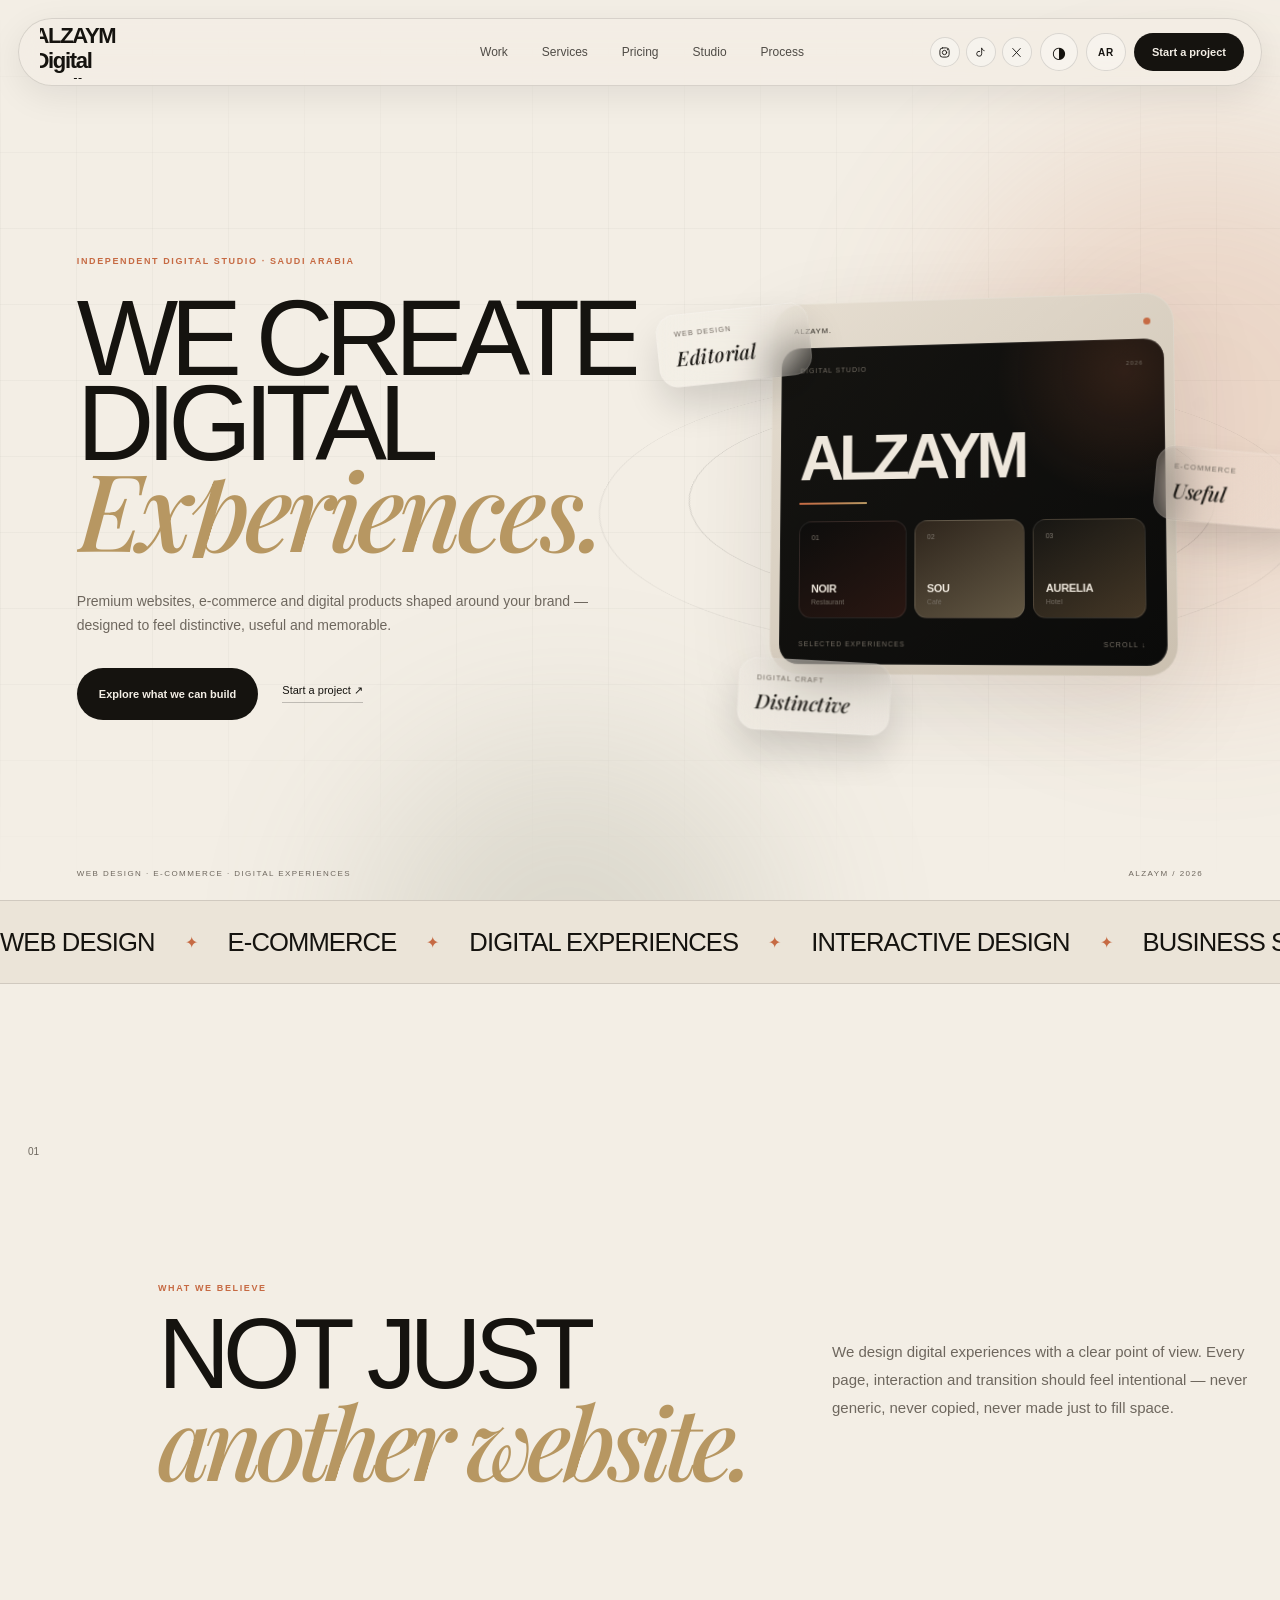
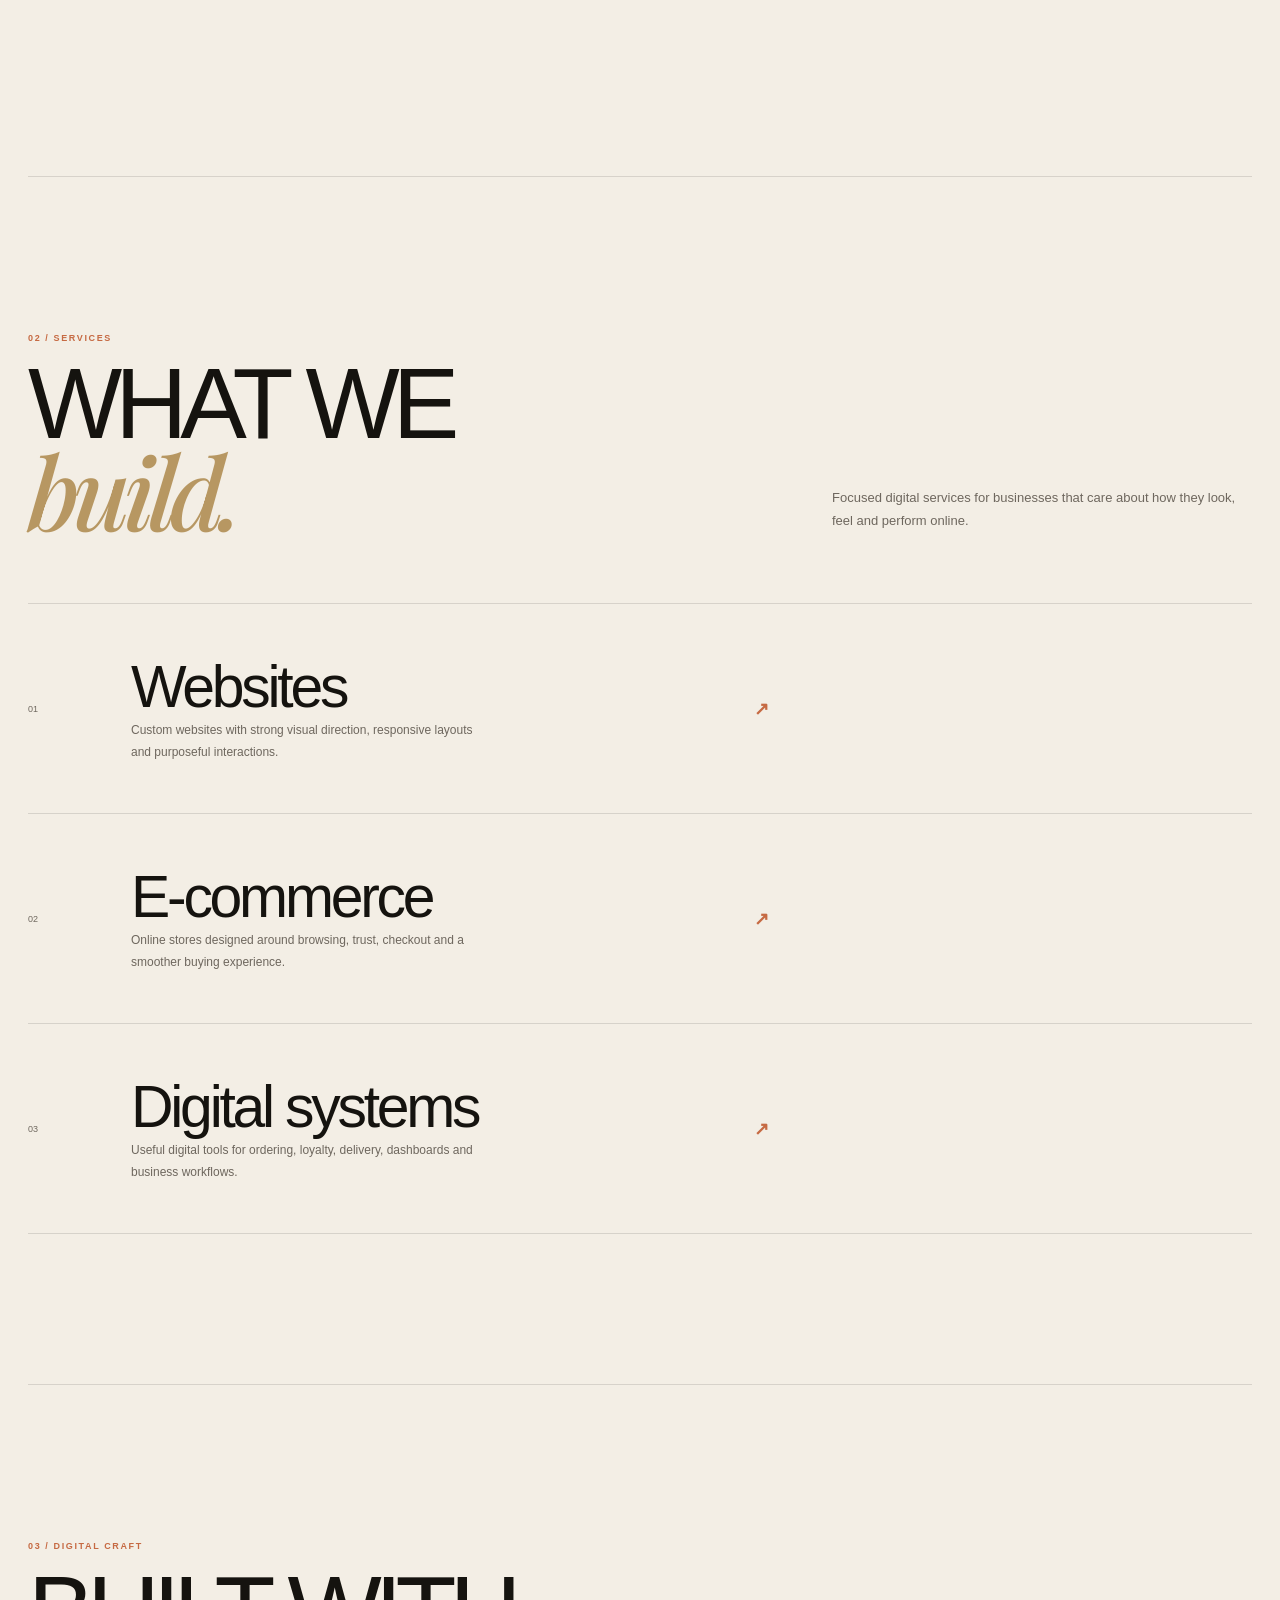
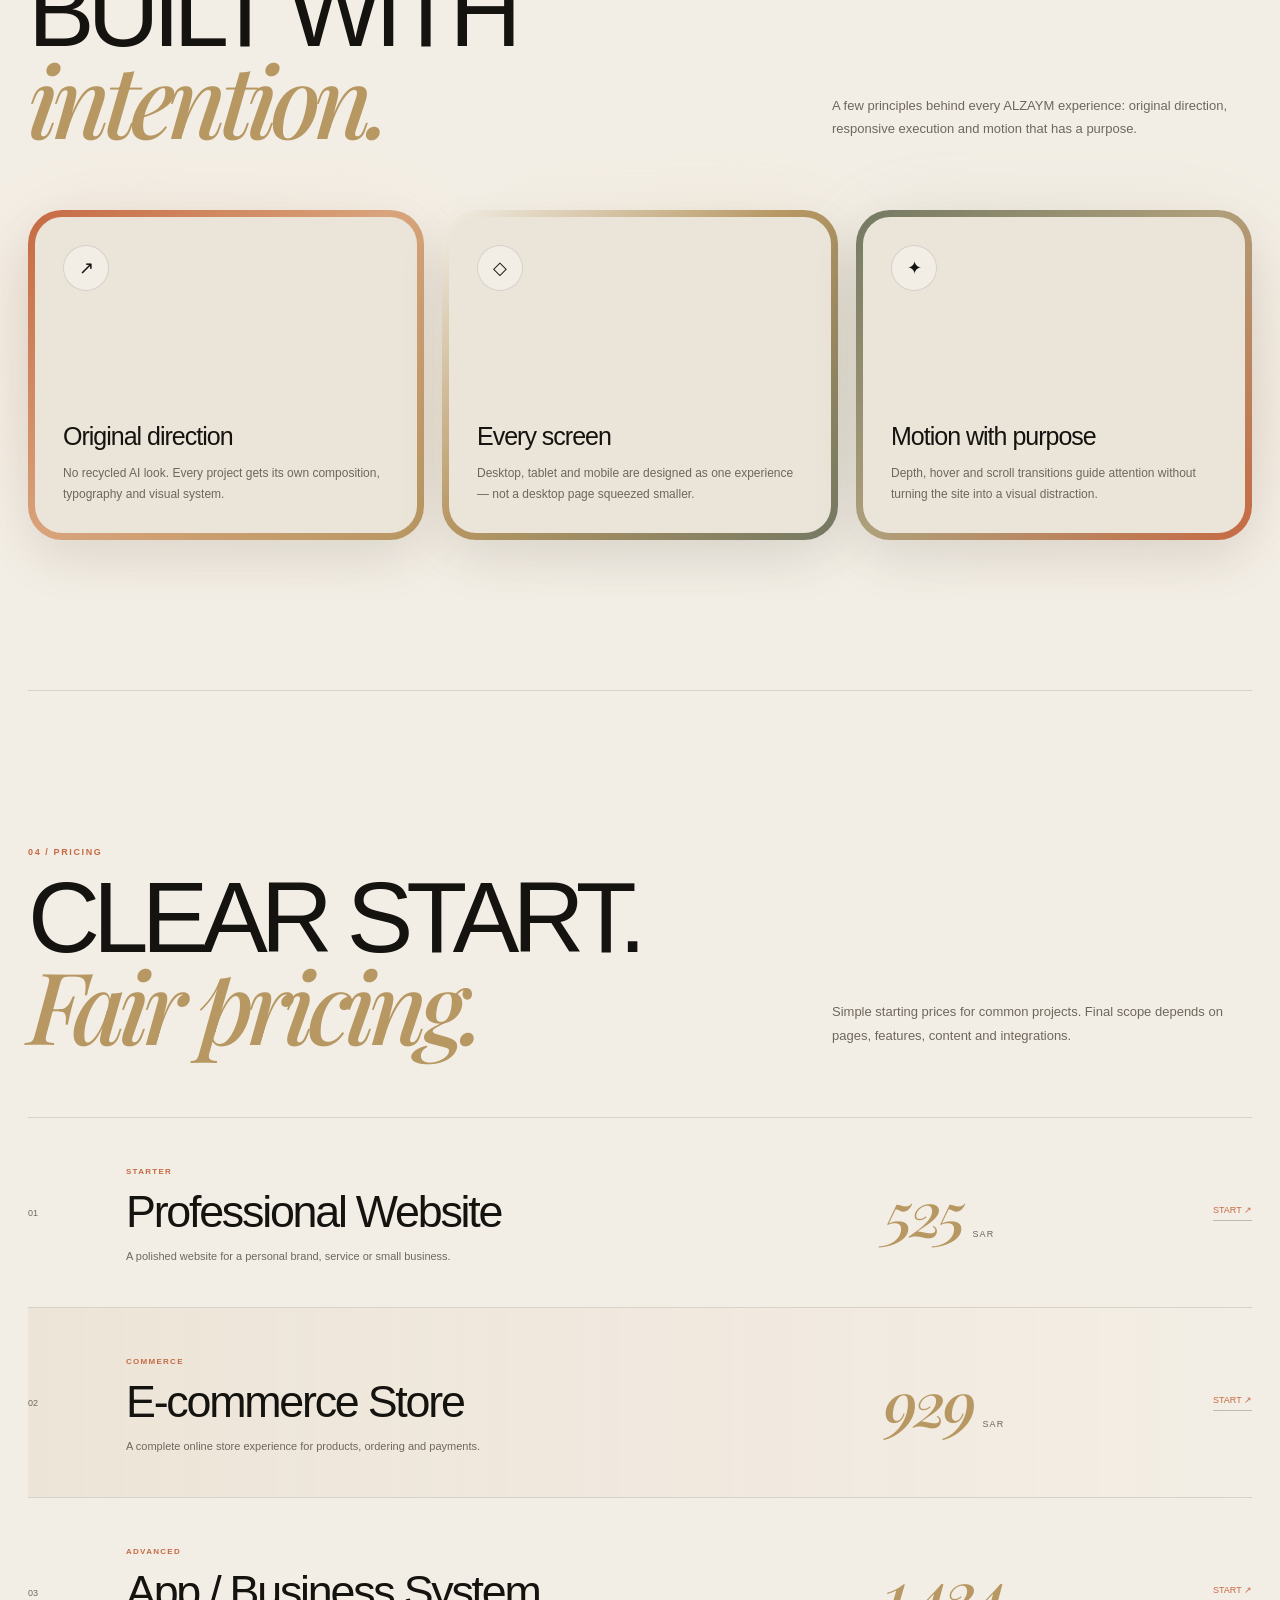
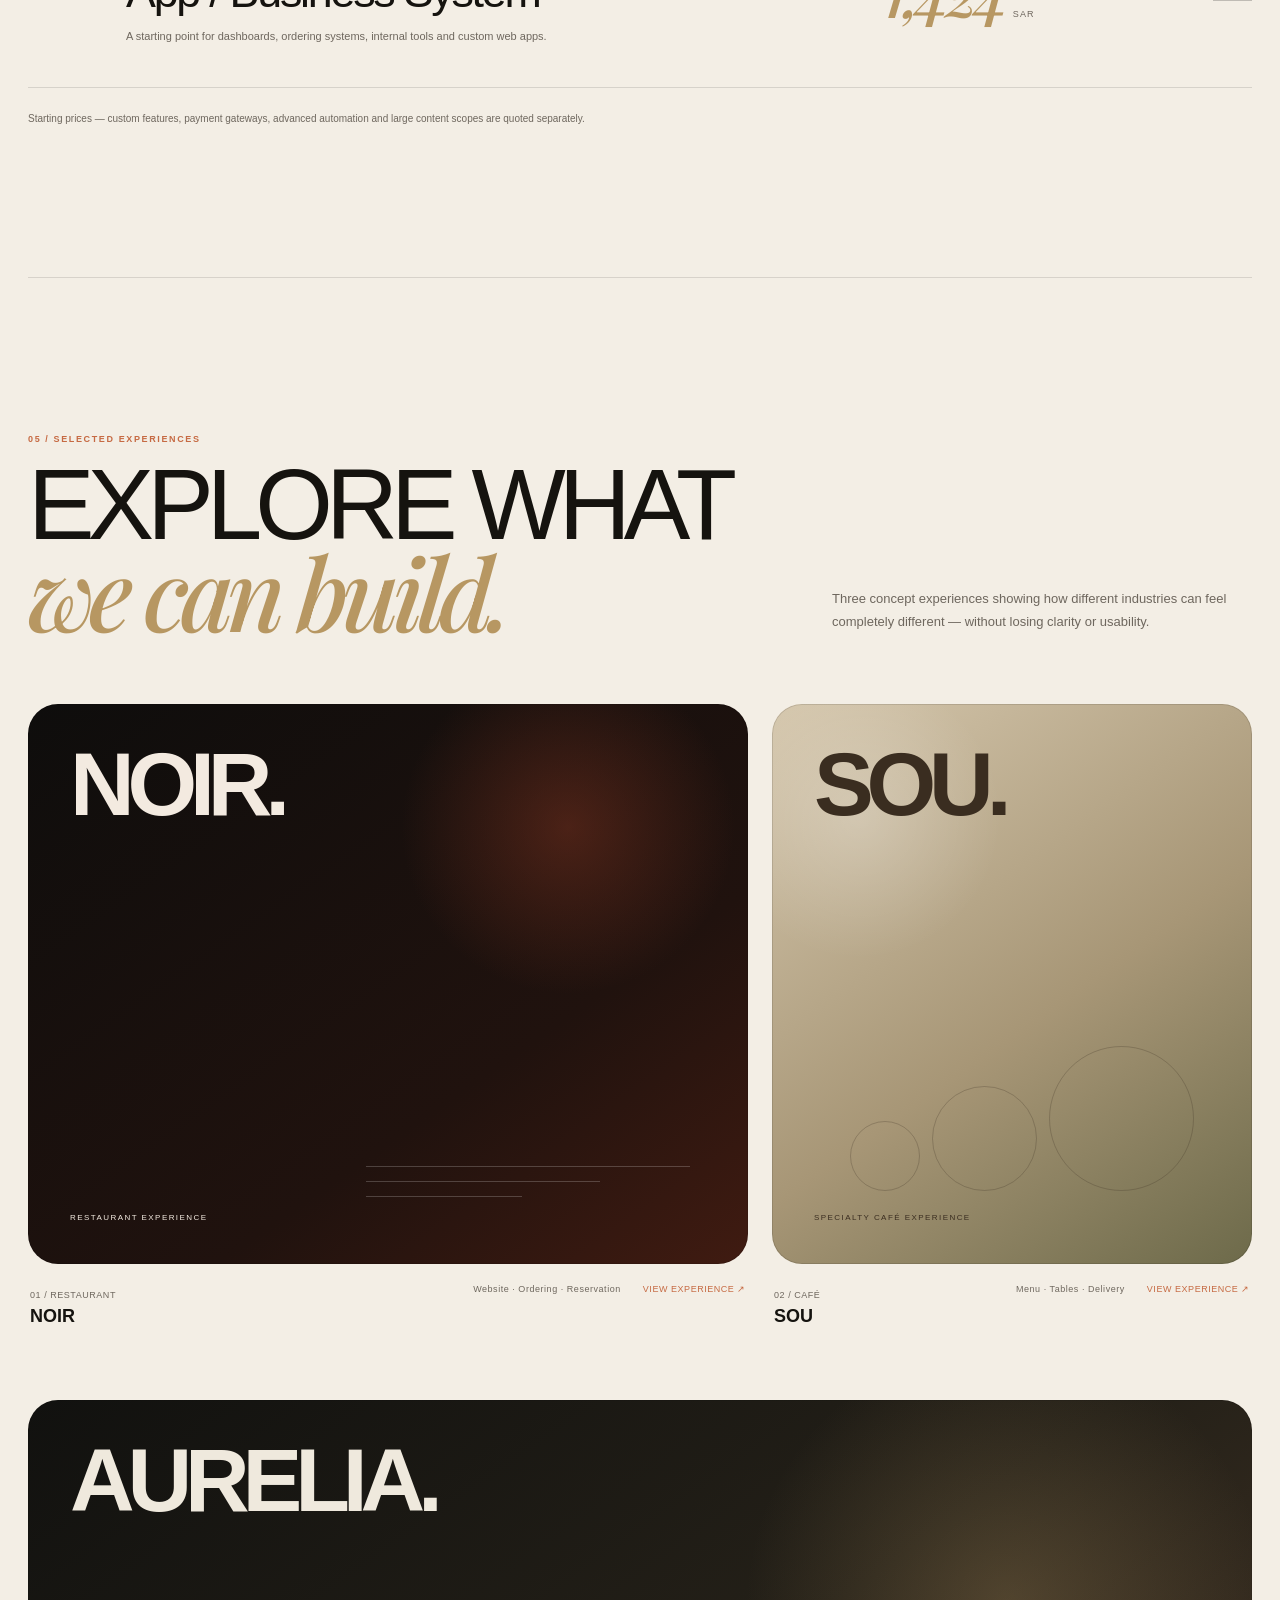
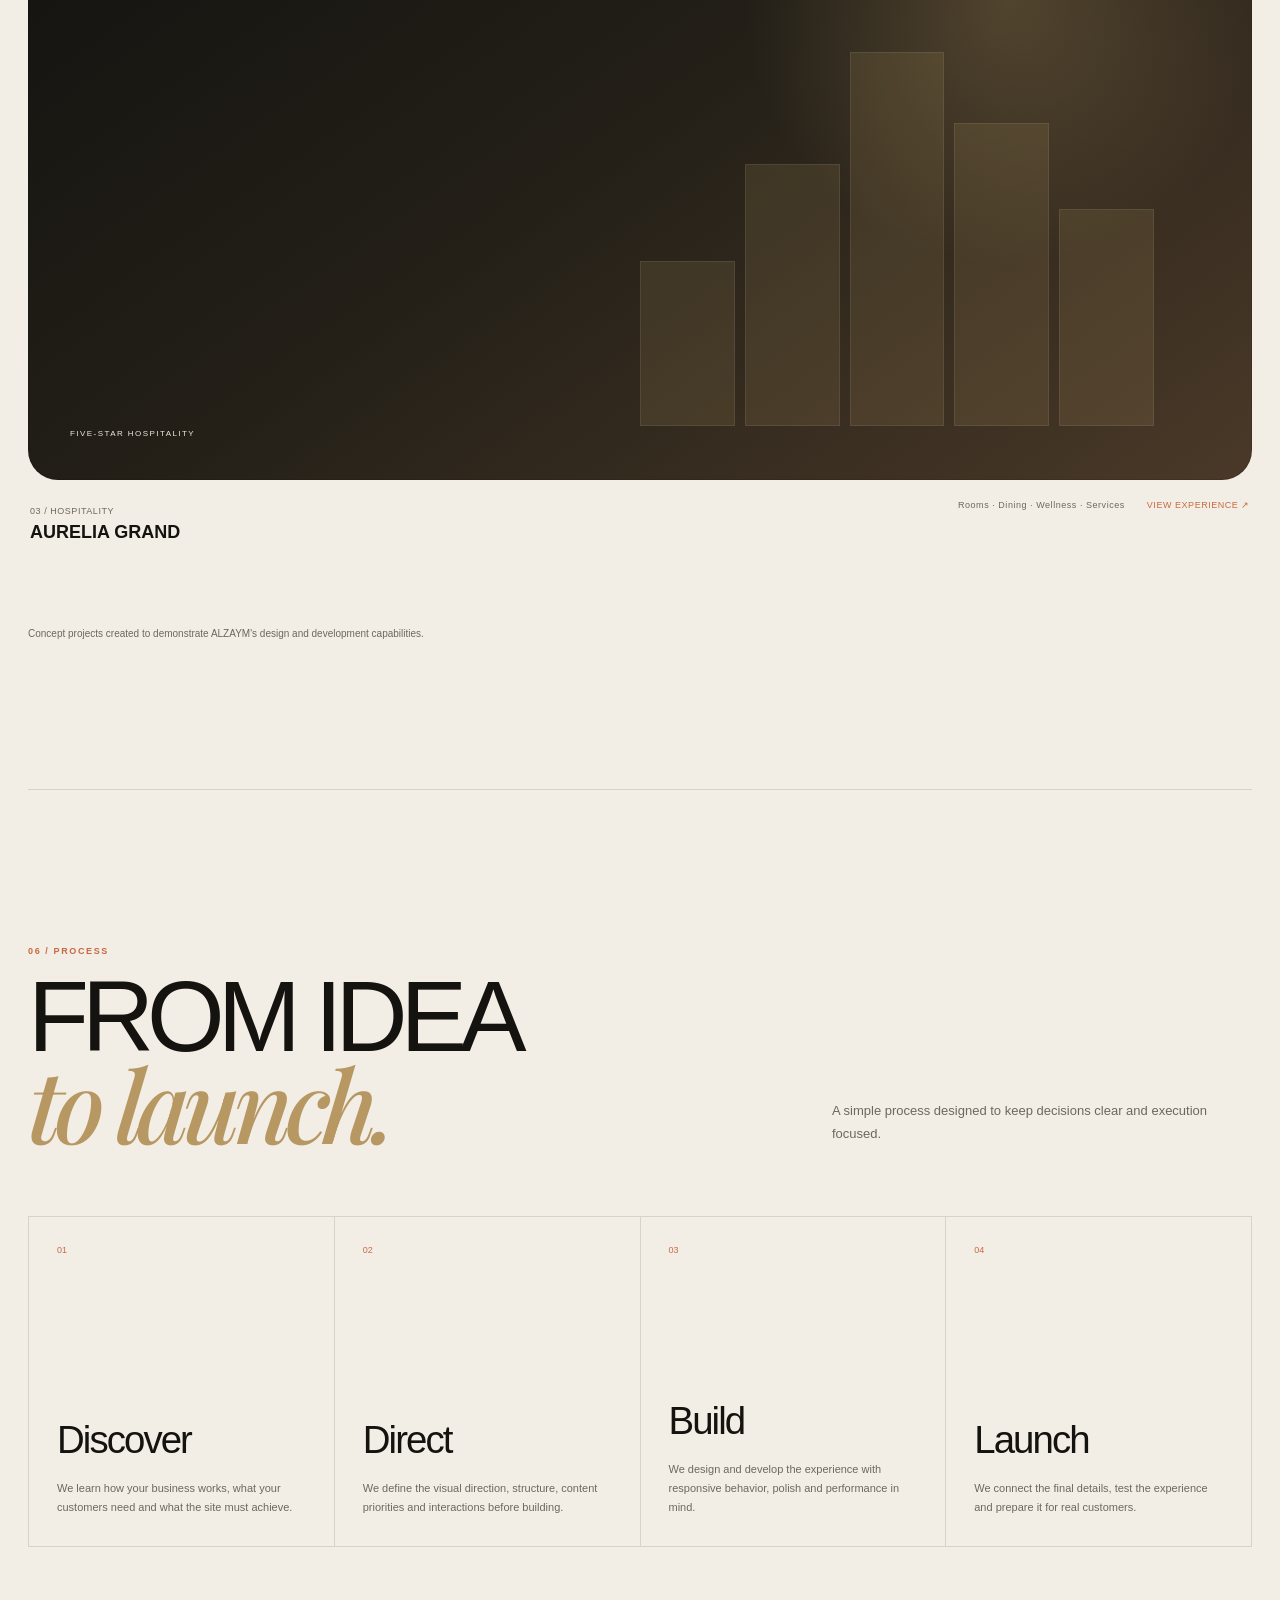
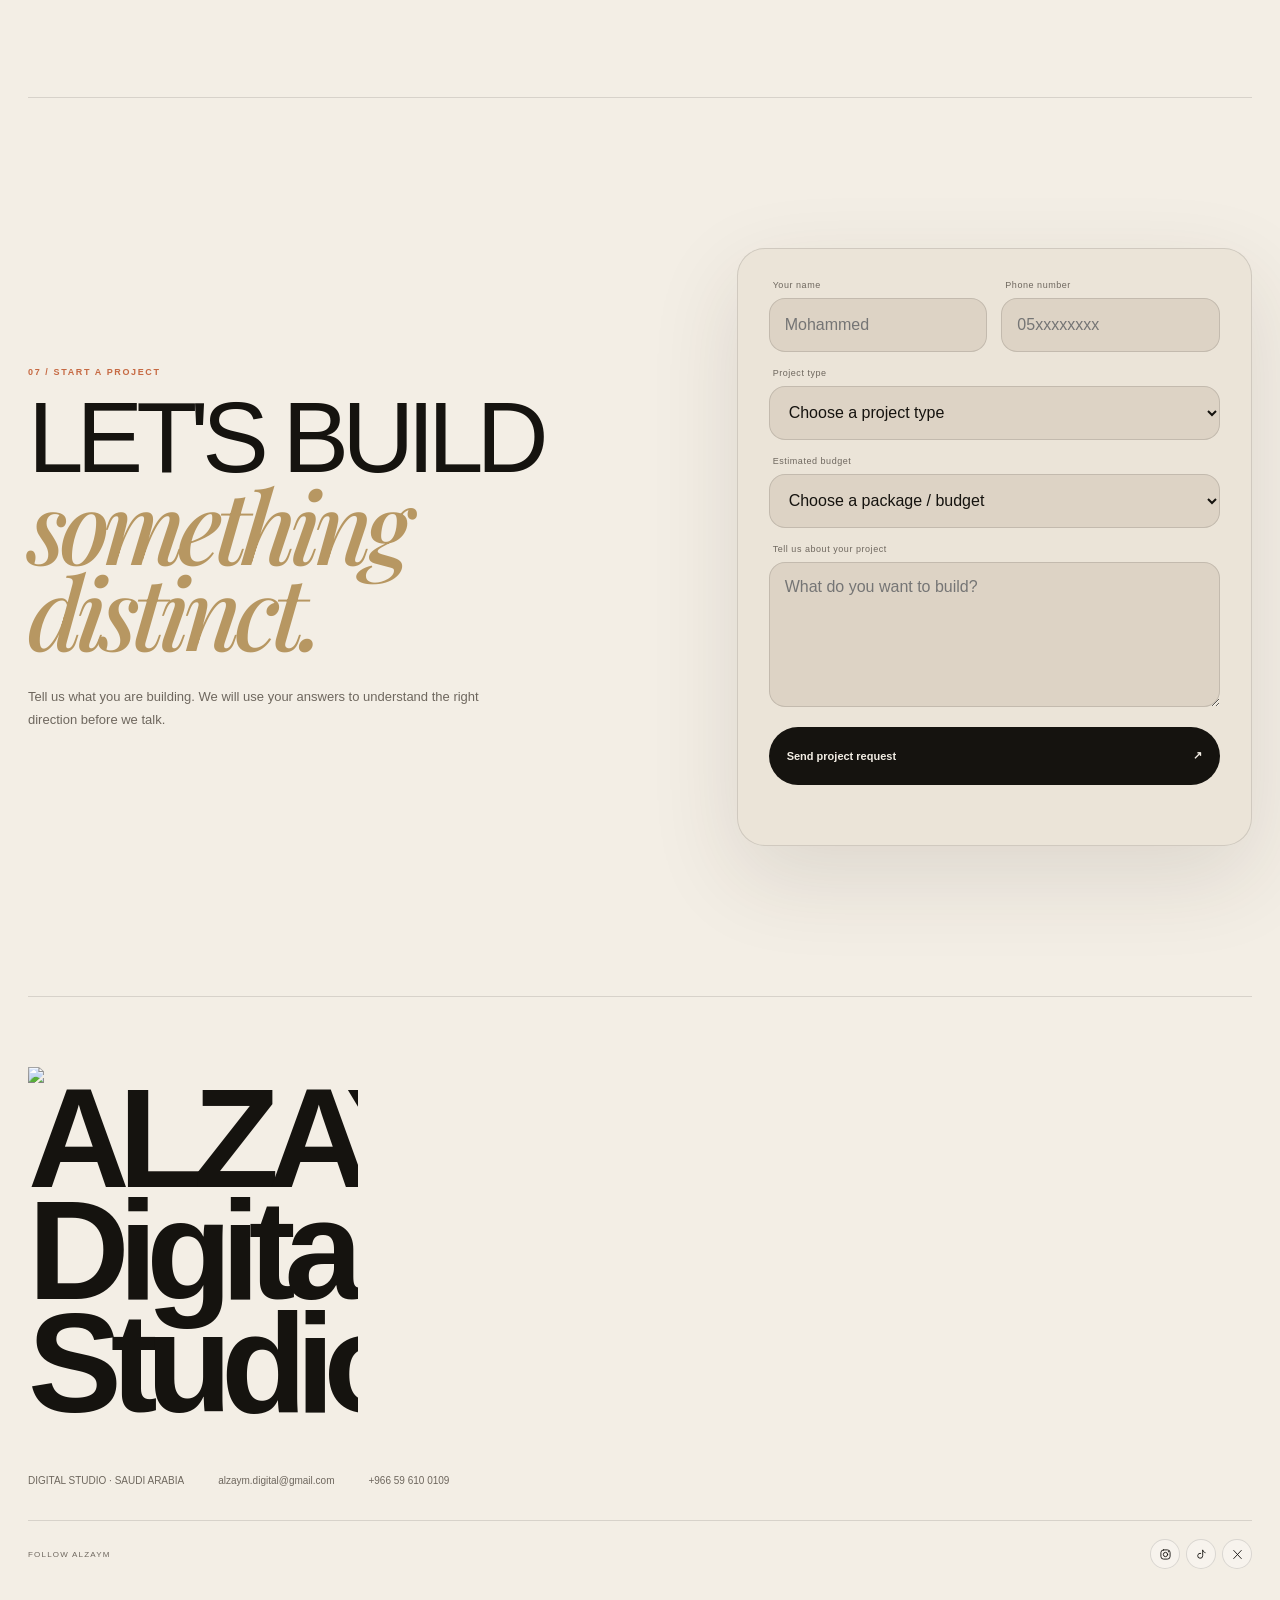
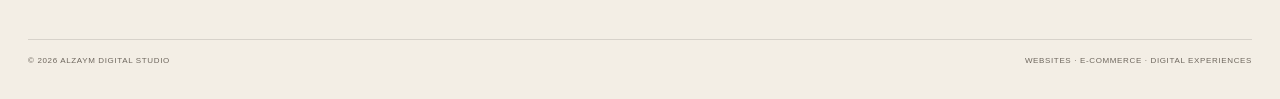
==== commit 91e12839: "Update logo image paths in index.html" ====
--- a/index.html
+++ b/index.html
@@ -22,7 +22,7 @@
 
 <body>
   <div class="loader" id="loader">
-    <img class="loader-logo" src="alzaym-logo.png.png" alt="ALZAYM Digital Studio logo">
+    <img class="loader-logo" src="assets/alzaym-logo.png" alt="ALZAYM Digital Studio logo">
     <div class="loader-track"><i></i></div>
     <small>DIGITAL STUDIO</small>
   </div>
@@ -30,7 +30,7 @@
   <div class="cursor" id="cursor" aria-hidden="true"><span>VIEW</span></div>
 
   <header class="site-header" id="siteHeader">
-    <a class="brand brand-logo" href="#home" aria-label="ALZAYM home"><img src="alzaym-logo.png.png" alt="ALZAYM Digital Studio"></a>
+    <a class="brand brand-logo" href="#home" aria-label="ALZAYM home"><img src="assets/alzaym-logo.png" alt="ALZAYM Digital Studio"></a>
 
     <nav class="desktop-nav" aria-label="Primary navigation">
       <a href="#work" data-copy-en="Work" data-copy-ar="الأعمال">Work</a>
@@ -665,7 +665,7 @@
   </main>
 
   <footer class="site-footer">
-    <div class="footer-brand footer-logo"><img src="alzaym-logo.png.png" alt="ALZAYM Digital Studio"></div>
+    <div class="footer-brand footer-logo"><img src="assets/alzaym-logo.png" alt="ALZAYM Digital Studio"></div>
 
     <div class="footer-copy">
       <span>DIGITAL STUDIO · SAUDI ARABIA</span>
--- a/style.css
+++ b/style.css
@@ -1,5 +1,2100 @@
-:root{--bg:#0b0b0a;--panel:#121210;--ink:#f2eee5;--muted:#9c978e;--line:rgba(242,238,229,.16);--accent:#c8a56a;--soft:#ebe4d7}*{box-sizing:border-box}html{scroll-behavior:smooth}body{margin:0;background:var(--bg);color:var(--ink);font-family:Inter,Arial,sans-serif;overflow-x:hidden}a{color:inherit;text-decoration:none}button,input,select{font:inherit}.site-header{position:absolute;z-index:20;top:0;left:0;width:100%;display:grid;grid-template-columns:1fr auto 1fr;align-items:center;padding:24px 40px;border-bottom:1px solid rgba(255,255,255,.12)}.brand{font-size:22px;font-weight:700;letter-spacing:.08em}.brand span,.footer-logo span{color:var(--accent)}.site-header nav{display:flex;gap:28px;font-size:12px;letter-spacing:.12em;text-transform:uppercase}.header-cta{justify-self:end;font-size:11px;letter-spacing:.12em}.hero{min-height:100vh;position:relative;display:flex;align-items:flex-end;overflow:hidden}.hero-image,.hero-overlay{position:absolute;inset:0;width:100%;height:100%;object-fit:cover}.hero-image{transform:scale(1.05);will-change:transform}.hero-overlay{background:linear-gradient(180deg,rgba(0,0,0,.25),rgba(0,0,0,.2) 30%,rgba(0,0,0,.76) 85%,#0b0b0a)}.hero-kicker{position:absolute;top:105px;left:40px;font-size:11px;letter-spacing:.16em}.hero-copy{position:relative;z-index:2;padding:0 40px 54px;width:100%}.hero-copy>p{font-size:12px;letter-spacing:.16em}.hero h1,.intro h2,.menu-heading h2,.experience h2,.reservation h2,.ordering h2{font-family:"Playfair Display",serif;font-size:clamp(58px,9vw,150px);line-height:.83;margin:18px 0;font-weight:500;letter-spacing:-.055em}.hero h1 em,.intro h2 em,.menu-heading h2 em,.experience h2 em,.reservation h2 em,.ordering h2 em{font-weight:500;color:var(--accent)}.hero-bottom{display:flex;justify-content:space-between;align-items:end;gap:20px;border-top:1px solid rgba(255,255,255,.18);padding-top:20px}.hero-bottom span{max-width:480px;color:#ddd6cb;line-height:1.6}.hero-bottom a{font-size:12px;letter-spacing:.12em}.section-number{font-size:11px;letter-spacing:.16em;color:var(--muted)}.intro{padding:120px 40px;display:grid;grid-template-columns:1fr 3fr;gap:40px}.intro-content{max-width:1100px}.intro h2{font-size:clamp(50px,7vw,112px)}.intro-content p{max-width:720px;font-size:18px;line-height:1.8;color:var(--muted)}.image-break{height:78vh;position:relative;overflow:hidden}.image-break img{width:100%;height:100%;object-fit:cover;filter:saturate(.7) contrast(1.06)}.image-break:after{content:"";position:absolute;inset:0;background:linear-gradient(180deg,transparent,rgba(0,0,0,.65))}.image-break-text{position:absolute;z-index:2;left:40px;right:40px;bottom:40px;display:flex;justify-content:space-between;align-items:end;gap:20px}.image-break-text span{font-size:11px;letter-spacing:.15em}.image-break-text strong{font-family:"Playfair Display",serif;font-size:clamp(32px,4vw,68px);font-weight:500;text-align:right}.menu-section{padding:120px 40px}.menu-heading{display:grid;grid-template-columns:2fr 1fr;gap:60px;align-items:end}.menu-heading h2{font-size:clamp(48px,6vw,96px)}.menu-meta{padding-bottom:20px}.menu-meta p{color:var(--muted);line-height:1.7}.menu-meta strong{font-size:11px;letter-spacing:.12em}.menu-tabs{display:flex;border-top:1px solid var(--line);border-bottom:1px solid var(--line);margin-top:50px}.menu-switch{flex:1;background:none;border:0;color:var(--muted);padding:22px;text-align:left;letter-spacing:.15em;cursor:pointer}.menu-switch.active{color:var(--ink);background:rgba(255,255,255,.035)}.menu-panel{display:none}.menu-panel.active{display:block}.food-item{position:relative;display:grid;grid-template-columns:70px 1fr auto;gap:28px;align-items:center;border-bottom:1px solid var(--line);padding:30px 0}.food-number{font-size:11px;color:var(--muted)}.food-info h3{margin:0 0 5px;font-family:"Playfair Display",serif;font-size:clamp(24px,3vw,46px);font-weight:500}.food-info p,.food-info small{margin:4px 0;color:var(--muted)}.food-action{display:flex;align-items:center;gap:24px}.food-action strong{white-space:nowrap}.add-to-cart,.checkout,.send-order,.reservation-card button{background:var(--ink);color:#111;border:0;padding:15px 20px;cursor:pointer;font-weight:700;font-size:11px;letter-spacing:.1em}.add-to-cart.added{background:var(--accent)}.menu-preview{position:fixed;z-index:50;width:240px;height:300px;object-fit:cover;pointer-events:none;opacity:0;transform:translate(-50%,-110%) scale(.92) rotate(-3deg);transition:opacity .15s ease,transform .15s ease}.menu-item:hover .menu-preview{opacity:1;transform:translate(-50%,-110%) scale(1) rotate(-2deg)}.cart-shell{margin-top:55px;border:1px solid var(--line);padding:26px;background:#10100e}.cart-head,.cart-foot{display:flex;justify-content:space-between;align-items:center}.cart-head>div{display:flex;gap:20px}.cart-head span,.cart-foot span{font-size:11px;letter-spacing:.14em;color:var(--muted)}.cart-head button,.cart-remove{background:none;color:var(--muted);border:0;cursor:pointer;font-size:10px;letter-spacing:.12em}.empty-cart{padding:45px 0;text-align:center;color:var(--muted)}.empty-cart span{font-size:12px;letter-spacing:.13em}.cart-row{display:grid;grid-template-columns:1fr auto auto auto;gap:20px;align-items:center;border-top:1px solid var(--line);padding:18px 0}.cart-row-info{display:flex;flex-direction:column;gap:4px}.cart-row-info span{color:var(--muted);font-size:13px}.cart-quantity{display:flex;align-items:center;gap:10px}.cart-quantity button{width:32px;height:32px;background:transparent;border:1px solid var(--line);color:var(--ink);cursor:pointer}.cart-foot{border-top:1px solid var(--line);padding:24px 0}.checkout{width:100%}.checkout:disabled{opacity:.35;cursor:not-allowed}.experience{padding:120px 40px;background:#e7dfd2;color:#171714;display:grid;grid-template-columns:1fr 1.4fr;gap:60px;align-items:center}.experience .section-number{color:#69635b}.experience h2{font-size:clamp(50px,6vw,95px)}.experience-content p{max-width:500px;color:#5a554e;line-height:1.7}.restaurant-scene{height:560px;perspective:1200px;display:flex;align-items:center;justify-content:center}.restaurant-floor{position:relative;width:520px;height:390px;border:2px solid rgba(0,0,0,.22);background:linear-gradient(135deg,#d0c3af,#f0e7da);transform:rotateX(58deg) rotateZ(-3deg);transform-style:preserve-3d;transition:transform .18s ease-out;box-shadow:0 60px 80px rgba(0,0,0,.14)}.restaurant-floor:before,.restaurant-floor:after{content:"";position:absolute;background:rgba(0,0,0,.11)}.restaurant-floor:before{left:50%;top:0;bottom:0;width:1px}.restaurant-floor:after{top:50%;left:0;right:0;height:1px}.floor-label{position:absolute;font-size:9px;letter-spacing:.12em;color:#746d63}.kitchen{top:18px;left:20px}.window{right:18px;bottom:18px}.table{position:absolute;width:70px;height:70px;border-radius:50%;border:1px solid rgba(0,0,0,.25);background:#f7f0e5;color:#222;font-weight:700;cursor:pointer;transform:translateZ(18px);box-shadow:0 18px 24px rgba(0,0,0,.12)}.table.selected{background:#171714;color:#fff}.table.unavailable{opacity:.28;cursor:not-allowed}.t1{left:80px;top:80px}.t2{right:100px;top:80px}.t3{left:220px;top:170px}.t4{left:70px;bottom:65px}.t5{right:70px;bottom:65px}.reservation-card{grid-column:1/-1;display:grid;grid-template-columns:auto 1fr 2fr auto;gap:24px;align-items:center;border-top:1px solid rgba(0,0,0,.2);padding-top:28px}.reservation-card>div{display:flex;gap:20px;color:#6b655d;font-size:13px}.reservation-card button:disabled{opacity:.35}.reservation{padding:120px 40px;display:flex;flex-direction:column}.reservation h2{font-size:clamp(56px,8vw,125px)}.reservation a{align-self:flex-end;border-bottom:1px solid var(--ink);padding-bottom:8px;font-size:12px;letter-spacing:.12em}.ordering{padding:120px 40px;background:#151512}.ordering-heading{display:grid;grid-template-columns:2fr 1fr;gap:50px;align-items:end}.ordering h2{font-size:clamp(50px,7vw,110px)}.ordering-heading p{color:var(--muted);line-height:1.7}.order-methods{display:grid;grid-template-columns:1fr 1fr;margin-top:50px;border:1px solid var(--line)}.order-method{background:transparent;color:var(--ink);border:0;border-right:1px solid var(--line);padding:28px;text-align:left;display:grid;grid-template-columns:50px 1fr;gap:8px;cursor:pointer}.order-method:last-child{border-right:0}.order-method span{grid-row:1/3;color:var(--muted)}.order-method small{color:var(--muted)}.order-method.active{background:var(--soft);color:#171714}.order-form{margin-top:24px;border:1px solid var(--line);padding:30px}.order-summary-title{display:flex;justify-content:space-between;border-bottom:1px solid var(--line);padding-bottom:20px;margin-bottom:25px}.order-summary-title span,.payment-block>span{font-size:10px;letter-spacing:.14em;color:var(--muted)}.delivery-fields,.pickup-fields{display:none;grid-template-columns:1fr 1fr;gap:20px}.delivery-fields.active,.pickup-fields.active{display:grid}.order-form label{display:flex;flex-direction:column;gap:8px;font-size:10px;letter-spacing:.1em;color:var(--muted)}.order-form input,.order-form select{width:100%;background:#0d0d0c;color:var(--ink);border:1px solid var(--line);padding:15px;outline:none}.payment-block{margin:28px 0}.payment-options{display:flex;flex-wrap:wrap;gap:10px;margin:14px 0}.payment-options label{display:flex;flex-direction:row;align-items:center;border:1px solid var(--line);padding:12px 14px;cursor:pointer}.payment-options input{width:auto}.payment-block small{color:var(--muted)}.send-order{width:100%;padding:18px}.reveal{opacity:0;transform:translateY(35px);transition:opacity .75s ease,transform .75s ease}.reveal.visible{opacity:1;transform:none}footer{padding:60px 40px 30px}.footer-logo{font-family:"Playfair Display",serif;font-size:clamp(80px,16vw,240px);line-height:.8;letter-spacing:-.06em}.footer-grid{margin-top:45px;border-top:1px solid var(--line);padding-top:20px;display:flex;justify-content:space-between;gap:20px;color:var(--muted);font-size:10px;letter-spacing:.12em}@media(max-width:900px){.site-header{grid-template-columns:1fr auto;padding:20px}.site-header nav{display:none}.hero-kicker{left:20px}.hero-copy{padding:0 20px 35px}.hero-bottom{align-items:flex-start;flex-direction:column}.intro,.menu-section,.reservation,.ordering{padding:85px 20px}.intro{grid-template-columns:1fr}.image-break-text{left:20px;right:20px}.menu-heading,.ordering-heading{grid-template-columns:1fr}.food-item{grid-template-columns:40px 1fr}.food-action{grid-column:2;justify-content:space-between}.menu-preview{display:none}.cart-row{grid-template-columns:1fr auto}.cart-row-price,.cart-remove{grid-column:2}.experience{padding:85px 20px;grid-template-columns:1fr}.restaurant-scene{height:430px}.restaurant-floor{width:min(86vw,520px);height:330px}.reservation-card{grid-template-columns:1fr 1fr}.reservation-card>div{grid-column:1/-1;flex-wrap:wrap}.order-methods{grid-template-columns:1fr}.order-method{border-right:0;border-bottom:1px solid var(--line)}.delivery-fields,.pickup-fields{grid-template-columns:1fr}.footer-grid{flex-direction:column}}@media(max-width:560px){.header-cta{display:none}.hero h1{font-size:58px}.image-break{height:60vh}.image-break-text{flex-direction:column;align-items:flex-start}.image-break-text strong{text-align:left}.food-info h3{font-size:26px}.restaurant-scene{height:360px}.restaurant-floor{height:280px}.table{width:52px;height:52px}.t3{left:42%;top:43%}.reservation-card{grid-template-columns:1fr}.reservation-card button{width:100%}.footer-logo{font-size:28vw}}
-
-.alzaym-demo-bar{position:fixed;left:14px;right:14px;top:12px;z-index:99999;min-height:42px;padding:0 15px;display:flex;align-items:center;justify-content:space-between;gap:14px;border-radius:999px;background:rgba(10,10,10,.78);backdrop-filter:blur(18px);-webkit-backdrop-filter:blur(18px);border:1px solid rgba(255,255,255,.12);color:#f5f1ea;font-size:9px;letter-spacing:.08em}
-.alzaym-demo-bar a{color:inherit;text-decoration:none}
-@media(max-width:650px){.alzaym-demo-bar span{display:none}.alzaym-demo-bar{font-size:8px}}
+/* =========================================================
+   ALZAYM DIGITAL STUDIO — REDESIGN V1
+   Editorial / architectural / warm premium system
+   ========================================================= */
+
+:root{
+  --ink:#0d0d0c;
+  --ink-2:#151410;
+  --ink-3:#1f1d18;
+
+  --ivory:#f2eee6;
+  --paper:#faf7f1;
+  --cream:#e7dfd1;
+  --stone:#aaa296;
+  --muted:#817a70;
+
+  --terracotta:#c66a43;
+  --brass:#b79762;
+  --olive:#747963;
+
+  --line:rgba(255,255,255,.10);
+  --line-strong:rgba(255,255,255,.18);
+
+  --glass:rgba(242,238,230,.07);
+  --glass-strong:rgba(242,238,230,.11);
+
+  --shadow:0 30px 90px rgba(0,0,0,.28);
+  --radius:24px;
+  --max:1480px;
+}
+
+html[data-theme="light"]{
+  --ink:#f3eee5;
+  --ink-2:#ebe4d8;
+  --ink-3:#ddd3c5;
+
+  --ivory:#15130f;
+  --paper:#0d0d0c;
+  --cream:#2c2922;
+  --stone:#6c655a;
+  --muted:#6e675e;
+
+  --line:rgba(13,13,12,.12);
+  --line-strong:rgba(13,13,12,.22);
+
+  --glass:rgba(255,255,255,.32);
+  --glass-strong:rgba(255,255,255,.48);
+
+  --shadow:0 30px 90px rgba(56,45,30,.12);
+}
+
+*{
+  box-sizing:border-box;
+  margin:0;
+  padding:0;
+}
+
+html{
+  scroll-behavior:smooth;
+  background:var(--ink);
+}
+
+body{
+  min-height:100%;
+  background:var(--ink);
+  color:var(--ivory);
+  font-family:"DM Sans",Arial,sans-serif;
+  overflow-x:hidden;
+  transition:background .45s ease,color .45s ease;
+  -webkit-font-smoothing:antialiased;
+  text-rendering:optimizeLegibility;
+}
+
+html[lang="ar"] body{
+  font-family:"IBM Plex Sans Arabic","DM Sans",Arial,sans-serif;
+}
+
+a{
+  color:inherit;
+  text-decoration:none;
+}
+
+button,
+input,
+select,
+textarea{
+  font:inherit;
+}
+
+button{
+  color:inherit;
+}
+
+::selection{
+  background:var(--terracotta);
+  color:var(--paper);
+}
+
+/* LOADER */
+.loader{
+  position:fixed;
+  inset:0;
+  z-index:9999;
+  display:flex;
+  flex-direction:column;
+  align-items:center;
+  justify-content:center;
+  gap:18px;
+  background:var(--ink);
+  color:var(--ivory);
+  transition:opacity .55s ease,visibility .55s ease;
+}
+
+.loader.is-hidden{
+  opacity:0;
+  visibility:hidden;
+  pointer-events:none;
+}
+
+.loader-mark{
+  font-size:clamp(38px,5vw,80px);
+  font-weight:600;
+  letter-spacing:-.075em;
+}
+
+.loader-mark span,
+.brand span,
+.footer-brand span{
+  color:var(--terracotta);
+}
+
+.loader small{
+  font-size:9px;
+  letter-spacing:.32em;
+  color:var(--muted);
+}
+
+.loader-track{
+  width:170px;
+  height:1px;
+  background:var(--line);
+  overflow:hidden;
+}
+
+.loader-track i{
+  display:block;
+  width:100%;
+  height:100%;
+  background:linear-gradient(90deg,var(--terracotta),var(--brass),var(--olive));
+  transform-origin:left;
+  animation:loaderLine 1.15s cubic-bezier(.16,1,.3,1) forwards;
+}
+
+@keyframes loaderLine{
+  from{transform:scaleX(0)}
+  to{transform:scaleX(1)}
+}
+
+/* CURSOR */
+.cursor{
+  position:fixed;
+  left:0;
+  top:0;
+  width:62px;
+  height:62px;
+  border-radius:50%;
+  z-index:5000;
+  display:grid;
+  place-items:center;
+  background:var(--paper);
+  color:var(--ink);
+  pointer-events:none;
+  opacity:0;
+  transform:translate(-50%,-50%) scale(.65);
+  transition:opacity .2s ease,transform .25s ease;
+  mix-blend-mode:difference;
+}
+
+.cursor span{
+  font-size:8px;
+  font-weight:700;
+  letter-spacing:.1em;
+}
+
+.cursor.is-visible{
+  opacity:1;
+}
+
+.cursor.is-project{
+  transform:translate(-50%,-50%) scale(1);
+}
+
+@media (pointer:coarse){
+  .cursor{display:none}
+}
+
+/* HEADER */
+.site-header{
+  position:fixed;
+  left:50%;
+  top:18px;
+  width:min(calc(100% - 36px),var(--max));
+  height:68px;
+  padding:0 18px 0 22px;
+  transform:translateX(-50%);
+  z-index:1000;
+  display:grid;
+  grid-template-columns:1fr auto 1fr;
+  align-items:center;
+  gap:24px;
+  border-radius:999px;
+  background:color-mix(in srgb,var(--ink) 72%,transparent);
+  backdrop-filter:blur(22px) saturate(120%);
+  -webkit-backdrop-filter:blur(22px) saturate(120%);
+  box-shadow:inset 0 0 0 1px var(--line),0 10px 35px rgba(0,0,0,.08);
+  transition:background .35s ease,box-shadow .35s ease;
+}
+
+.brand{
+  justify-self:start;
+  font-size:19px;
+  font-weight:700;
+  letter-spacing:-.06em;
+}
+
+.desktop-nav{
+  display:flex;
+  align-items:center;
+  gap:34px;
+}
+
+.desktop-nav a{
+  position:relative;
+  font-size:12px;
+  color:color-mix(in srgb,var(--ivory) 74%,transparent);
+}
+
+.desktop-nav a::after{
+  content:"";
+  position:absolute;
+  left:0;
+  bottom:-8px;
+  width:100%;
+  height:1px;
+  background:var(--terracotta);
+  transform:scaleX(0);
+  transform-origin:right;
+  transition:transform .3s cubic-bezier(.16,1,.3,1);
+}
+
+.desktop-nav a:hover::after{
+  transform:scaleX(1);
+  transform-origin:left;
+}
+
+.header-actions{
+  justify-self:end;
+  display:flex;
+  align-items:center;
+  gap:8px;
+}
+
+.round-control,
+.lang-control,
+.menu-toggle{
+  border:0;
+  background:transparent;
+  cursor:pointer;
+}
+
+.round-control,
+.lang-control{
+  height:38px;
+  min-width:38px;
+  padding:0 12px;
+  display:grid;
+  place-items:center;
+  border-radius:999px;
+  box-shadow:inset 0 0 0 1px var(--line);
+  background:var(--glass);
+  transition:transform .25s ease,background .25s ease;
+}
+
+.round-control:hover,
+.lang-control:hover{
+  transform:translateY(-2px);
+  background:var(--glass-strong);
+}
+
+.lang-control{
+  font-size:10px;
+  font-weight:700;
+  letter-spacing:.08em;
+}
+
+.start-project{
+  min-height:38px;
+  display:flex;
+  align-items:center;
+  padding:0 18px;
+  border-radius:999px;
+  background:var(--ivory);
+  color:var(--ink);
+  font-size:11px;
+  font-weight:600;
+  transition:transform .25s ease;
+}
+
+.start-project:hover{
+  transform:translateY(-2px);
+}
+
+.menu-toggle{
+  display:none;
+  width:42px;
+  height:42px;
+  position:relative;
+  border-radius:50%;
+  box-shadow:inset 0 0 0 1px var(--line);
+}
+
+.menu-toggle span{
+  position:absolute;
+  left:12px;
+  width:18px;
+  height:1px;
+  background:var(--ivory);
+  transition:transform .3s ease,top .3s ease;
+}
+
+.menu-toggle span:first-child{top:17px}
+.menu-toggle span:last-child{top:24px}
+
+.menu-toggle[aria-expanded="true"] span:first-child{
+  top:21px;
+  transform:rotate(45deg);
+}
+
+.menu-toggle[aria-expanded="true"] span:last-child{
+  top:21px;
+  transform:rotate(-45deg);
+}
+
+/* MOBILE MENU */
+.mobile-menu{
+  position:fixed;
+  inset:0;
+  z-index:900;
+  background:color-mix(in srgb,var(--ink) 91%,transparent);
+  backdrop-filter:blur(24px);
+  -webkit-backdrop-filter:blur(24px);
+  opacity:0;
+  visibility:hidden;
+  transition:opacity .38s ease,visibility .38s ease;
+}
+
+.mobile-menu.is-open{
+  opacity:1;
+  visibility:visible;
+}
+
+.mobile-menu-inner{
+  width:min(100% - 40px,900px);
+  min-height:100%;
+  margin:auto;
+  padding:115px 0 34px;
+  display:flex;
+  flex-direction:column;
+}
+
+.mobile-menu-top{
+  display:flex;
+  justify-content:space-between;
+  color:var(--muted);
+  font-size:9px;
+  letter-spacing:.18em;
+}
+
+.mobile-menu nav{
+  margin-top:10vh;
+  border-top:1px solid var(--line);
+}
+
+.mobile-menu nav a{
+  display:grid;
+  grid-template-columns:48px 1fr auto;
+  align-items:center;
+  min-height:88px;
+  border-bottom:1px solid var(--line);
+  transform:translateY(18px);
+  opacity:0;
+  transition:transform .55s cubic-bezier(.16,1,.3,1),opacity .55s ease;
+}
+
+.mobile-menu.is-open nav a{
+  transform:none;
+  opacity:1;
+}
+
+.mobile-menu.is-open nav a:nth-child(1){transition-delay:.08s}
+.mobile-menu.is-open nav a:nth-child(2){transition-delay:.13s}
+.mobile-menu.is-open nav a:nth-child(3){transition-delay:.18s}
+.mobile-menu.is-open nav a:nth-child(4){transition-delay:.23s}
+.mobile-menu.is-open nav a:nth-child(5){transition-delay:.28s}
+
+.mobile-menu nav a span{
+  font-size:10px;
+  color:var(--muted);
+}
+
+.mobile-menu nav a strong{
+  font-size:clamp(28px,7vw,60px);
+  font-weight:400;
+  letter-spacing:-.05em;
+}
+
+.mobile-menu-foot{
+  margin-top:auto;
+  padding-top:22px;
+  border-top:1px solid var(--line);
+  display:flex;
+  gap:18px;
+  flex-wrap:wrap;
+  justify-content:space-between;
+  font-size:11px;
+  color:var(--muted);
+}
+
+/* HERO */
+.hero{
+  position:relative;
+  min-height:100svh;
+  width:100%;
+  overflow:hidden;
+  display:grid;
+  grid-template-columns:minmax(0,1fr) minmax(420px,.9fr);
+  align-items:center;
+  gap:clamp(30px,5vw,90px);
+  padding:150px max(6vw,28px) 80px;
+  isolation:isolate;
+}
+
+.hero-grid{
+  position:absolute;
+  inset:0;
+  z-index:-4;
+  background-image:
+    linear-gradient(var(--line) 1px,transparent 1px),
+    linear-gradient(90deg,var(--line) 1px,transparent 1px);
+  background-size:76px 76px;
+  mask-image:linear-gradient(to bottom,transparent,black 20%,black 72%,transparent);
+  opacity:.25;
+}
+
+.hero-ambient{
+  position:absolute;
+  z-index:-3;
+  border-radius:50%;
+  filter:blur(90px);
+  opacity:.18;
+  pointer-events:none;
+}
+
+.hero-ambient-a{
+  width:520px;
+  height:520px;
+  right:-180px;
+  top:16%;
+  background:var(--terracotta);
+}
+
+.hero-ambient-b{
+  width:420px;
+  height:420px;
+  left:28%;
+  bottom:-260px;
+  background:var(--olive);
+}
+
+.hero-copy{
+  position:relative;
+  z-index:3;
+  max-width:860px;
+}
+
+.eyebrow,
+.section-kicker{
+  display:inline-block;
+  color:var(--terracotta);
+  font-size:9px;
+  font-weight:600;
+  letter-spacing:.18em;
+}
+
+.hero-title{
+  margin-top:28px;
+  font-size:clamp(66px,8.4vw,152px);
+  line-height:.79;
+  letter-spacing:-.075em;
+  font-weight:500;
+}
+
+.title-mask{
+  display:block;
+  overflow:hidden;
+  padding-bottom:.07em;
+  margin-bottom:-.07em;
+}
+
+.title-mask > span,
+.title-mask > em{
+  display:block;
+}
+
+.title-mask.serif em{
+  font-family:"Playfair Display",Georgia,serif;
+  font-weight:500;
+  font-style:italic;
+  letter-spacing:-.05em;
+  color:var(--brass);
+}
+
+html[lang="ar"] .hero-title{
+  line-height:.93;
+  letter-spacing:-.045em;
+}
+
+html[lang="ar"] .title-mask.serif em{
+  font-family:"IBM Plex Sans Arabic",sans-serif;
+  font-style:normal;
+}
+
+.hero-description{
+  width:min(100%,520px);
+  margin-top:38px;
+  color:var(--muted);
+  font-size:14px;
+  line-height:1.75;
+}
+
+.hero-actions{
+  display:flex;
+  align-items:center;
+  gap:24px;
+  margin-top:30px;
+}
+
+.primary-cta{
+  min-height:52px;
+  padding:0 22px;
+  display:flex;
+  align-items:center;
+  border-radius:999px;
+  background:var(--ivory);
+  color:var(--ink);
+  font-size:11px;
+  font-weight:600;
+  transition:transform .25s ease;
+}
+
+.primary-cta:hover{
+  transform:translateY(-3px);
+}
+
+.text-cta{
+  font-size:11px;
+  border-bottom:1px solid var(--line-strong);
+  padding-bottom:5px;
+}
+
+.hero-bottomline{
+  position:absolute;
+  left:max(6vw,28px);
+  right:max(6vw,28px);
+  bottom:22px;
+  display:flex;
+  justify-content:space-between;
+  color:var(--muted);
+  font-size:8px;
+  letter-spacing:.18em;
+}
+
+/* HERO GATEWAY */
+.gateway{
+  position:relative;
+  min-height:650px;
+  display:grid;
+  place-items:center;
+  perspective:1500px;
+  z-index:2;
+}
+
+.gateway-stage{
+  position:relative;
+  width:min(42vw,620px);
+  aspect-ratio:1/1;
+  transform-style:preserve-3d;
+  transition:transform .16s linear;
+}
+
+.gateway-orbit{
+  position:absolute;
+  left:50%;
+  top:50%;
+  border:1px solid var(--line);
+  border-radius:50%;
+  transform:translate(-50%,-50%) rotateX(68deg);
+  pointer-events:none;
+}
+
+.orbit-one{
+  width:520px;
+  height:520px;
+  animation:orbitSpin 18s linear infinite;
+}
+
+.orbit-two{
+  width:690px;
+  height:690px;
+  opacity:.55;
+  animation:orbitSpin 28s linear infinite reverse;
+}
+
+@keyframes orbitSpin{
+  from{transform:translate(-50%,-50%) rotateX(68deg) rotateZ(0)}
+  to{transform:translate(-50%,-50%) rotateX(68deg) rotateZ(360deg)}
+}
+
+.device{
+  position:absolute;
+  left:50%;
+  top:50%;
+  width:76%;
+  aspect-ratio:1.08/1;
+  transform:translate(-50%,-50%) rotateX(5deg) rotateY(-9deg);
+  border-radius:30px;
+  padding:10px;
+  background:linear-gradient(145deg,#2c2923,#11110f 62%);
+  box-shadow:var(--shadow),inset 0 0 0 1px rgba(255,255,255,.13);
+}
+
+html[data-theme="light"] .device{
+  background:linear-gradient(145deg,#e6ded1,#cbc0b0);
+}
+
+.device-cap{
+  height:36px;
+  padding:0 13px;
+  display:flex;
+  justify-content:space-between;
+  align-items:center;
+  color:#e8e1d5;
+  font-size:8px;
+  letter-spacing:.1em;
+}
+
+html[data-theme="light"] .device-cap{
+  color:#27231d;
+}
+
+.device-cap i{
+  width:7px;
+  height:7px;
+  border-radius:50%;
+  background:var(--terracotta);
+}
+
+.device-screen{
+  position:relative;
+  height:calc(100% - 36px);
+  padding:20px;
+  overflow:hidden;
+  border-radius:20px;
+  background:
+    radial-gradient(circle at 90% 10%,rgba(198,106,67,.18),transparent 28%),
+    linear-gradient(135deg,#151411,#0b0b0a);
+  color:#eee7dc;
+  box-shadow:inset 0 0 0 1px rgba(255,255,255,.08);
+}
+
+.screen-head,
+.screen-footer{
+  display:flex;
+  justify-content:space-between;
+  align-items:center;
+  color:#766f65;
+  font-size:7px;
+  letter-spacing:.15em;
+}
+
+.screen-title{
+  margin-top:17%;
+  font-size:clamp(42px,5vw,74px);
+  letter-spacing:-.08em;
+  line-height:.9;
+  font-weight:600;
+}
+
+.screen-rule{
+  width:70px;
+  height:2px;
+  margin-top:15px;
+  background:linear-gradient(90deg,var(--terracotta),var(--brass));
+}
+
+.screen-projects{
+  position:absolute;
+  left:20px;
+  right:20px;
+  bottom:46px;
+  display:grid;
+  grid-template-columns:repeat(3,1fr);
+  gap:8px;
+}
+
+.mini-project{
+  min-height:98px;
+  padding:12px;
+  display:flex;
+  flex-direction:column;
+  justify-content:flex-end;
+  border-radius:13px;
+  border:1px solid rgba(255,255,255,.09);
+  background:rgba(255,255,255,.035);
+}
+
+.mini-project small{
+  margin-bottom:auto;
+  color:#7e776e;
+  font-size:7px;
+}
+
+.mini-project strong{
+  font-size:11px;
+  letter-spacing:-.03em;
+}
+
+.mini-project span{
+  margin-top:4px;
+  color:#746d63;
+  font-size:7px;
+}
+
+.mini-noir{
+  background:linear-gradient(150deg,#0d0d0c,#2a1712);
+}
+
+.mini-sou{
+  background:linear-gradient(150deg,#2e251c,#625743);
+}
+
+.mini-aurelia{
+  background:linear-gradient(150deg,#171613,#443726);
+}
+
+.screen-footer{
+  position:absolute;
+  left:20px;
+  right:20px;
+  bottom:17px;
+}
+
+.glass-tag{
+  position:absolute;
+  min-width:145px;
+  padding:15px 17px;
+  border-radius:18px;
+  background:rgba(255,255,255,.055);
+  backdrop-filter:blur(22px);
+  -webkit-backdrop-filter:blur(22px);
+  box-shadow:
+    inset 0 0 0 1px rgba(255,255,255,.10),
+    inset 0 1px 0 rgba(255,255,255,.12),
+    0 18px 35px rgba(0,0,0,.14);
+}
+
+.glass-tag small{
+  display:block;
+  color:var(--muted);
+  font-size:7px;
+  letter-spacing:.14em;
+}
+
+.glass-tag strong{
+  display:block;
+  margin-top:6px;
+  font-family:"Playfair Display",Georgia,serif;
+  font-size:19px;
+  font-style:italic;
+  font-weight:500;
+}
+
+.tag-one{left:-5%;top:19%;transform:translateZ(80px) rotate(-6deg)}
+.tag-two{right:-9%;top:44%;transform:translateZ(100px) rotate(5deg)}
+.tag-three{left:9%;bottom:6%;transform:translateZ(70px) rotate(3deg)}
+
+/* MARQUEE */
+.marquee{
+  overflow:hidden;
+  border-top:1px solid var(--line);
+  border-bottom:1px solid var(--line);
+  background:var(--ink-2);
+}
+
+.marquee-track{
+  width:max-content;
+  min-height:82px;
+  display:flex;
+  align-items:center;
+  gap:30px;
+  animation:marqueeMove 30s linear infinite;
+}
+
+.marquee-track span{
+  font-size:clamp(18px,2vw,32px);
+  letter-spacing:-.035em;
+  white-space:nowrap;
+}
+
+.marquee-track i{
+  color:var(--terracotta);
+  font-style:normal;
+}
+
+@keyframes marqueeMove{
+  from{transform:translateX(0)}
+  to{transform:translateX(-50%)}
+}
+
+/* COMMON SECTIONS */
+.page-section{
+  width:min(calc(100% - 56px),var(--max));
+  margin:0 auto;
+  padding:150px 0;
+}
+
+.section-title{
+  margin-top:16px;
+  font-size:clamp(54px,7.8vw,124px);
+  line-height:.86;
+  letter-spacing:-.07em;
+  font-weight:500;
+}
+
+.section-title span,
+.section-title em{
+  display:block;
+}
+
+.section-title em{
+  font-family:"Playfair Display",Georgia,serif;
+  font-style:italic;
+  font-weight:500;
+  color:var(--brass);
+}
+
+html[lang="ar"] .section-title{
+  line-height:1;
+  letter-spacing:-.045em;
+}
+
+html[lang="ar"] .section-title em{
+  font-family:"IBM Plex Sans Arabic",sans-serif;
+  font-style:normal;
+}
+
+.section-copy{
+  max-width:520px;
+  color:var(--muted);
+  font-size:15px;
+  line-height:1.85;
+}
+
+.section-head{
+  display:grid;
+  grid-template-columns:1fr minmax(260px,420px);
+  align-items:end;
+  gap:40px;
+  margin-bottom:70px;
+}
+
+.section-head > p{
+  color:var(--muted);
+  line-height:1.8;
+  font-size:13px;
+}
+
+/* STUDIO INTRO */
+.studio-intro{
+  min-height:88vh;
+  display:grid;
+  grid-template-columns:90px 1fr minmax(260px,420px);
+  gap:40px;
+  align-items:center;
+}
+
+.section-index{
+  align-self:start;
+  padding-top:12px;
+  color:var(--muted);
+  font-size:10px;
+}
+
+/* SERVICES */
+.services-section{
+  border-top:1px solid var(--line);
+}
+
+.service-grid{
+  border-top:1px solid var(--line);
+}
+
+.service-card{
+  min-height:210px;
+  display:grid;
+  grid-template-columns:75px 1fr minmax(240px,430px) 40px;
+  align-items:center;
+  gap:28px;
+  border-bottom:1px solid var(--line);
+  position:relative;
+  transition:padding .45s cubic-bezier(.16,1,.3,1),background .35s ease;
+}
+
+.service-card::before{
+  content:"";
+  position:absolute;
+  inset:0;
+  z-index:-1;
+  background:linear-gradient(90deg,rgba(198,106,67,.10),rgba(183,151,98,.04),transparent);
+  opacity:0;
+  transition:opacity .35s ease;
+}
+
+.service-card:hover{
+  padding-inline:18px;
+}
+
+.service-card:hover::before{
+  opacity:1;
+}
+
+.service-number{
+  font-size:9px;
+  color:var(--muted);
+}
+
+.service-card h3{
+  font-size:clamp(34px,4.6vw,72px);
+  font-weight:400;
+  letter-spacing:-.055em;
+}
+
+.service-card p{
+  max-width:360px;
+  color:var(--muted);
+  font-size:12px;
+  line-height:1.8;
+}
+
+.service-card b{
+  color:var(--terracotta);
+  font-size:18px;
+}
+
+/* WORK */
+.work-section{
+  border-top:1px solid var(--line);
+}
+
+.project-list{
+  display:grid;
+  grid-template-columns:1.2fr .8fr;
+  gap:24px;
+}
+
+.project-card{
+  cursor:default;
+}
+
+.project-card:nth-child(3){
+  grid-column:1/-1;
+}
+
+.project-visual{
+  position:relative;
+  min-height:560px;
+  overflow:hidden;
+  border-radius:30px;
+  box-shadow:inset 0 0 0 1px var(--line);
+  transition:transform .7s cubic-bezier(.16,1,.3,1);
+}
+
+.project-card:hover .project-visual{
+  transform:translateY(-8px);
+}
+
+.project-card:nth-child(2) .project-visual{
+  min-height:560px;
+}
+
+.project-card:nth-child(3) .project-visual{
+  min-height:680px;
+}
+
+.project-poster{
+  position:absolute;
+  inset:0;
+  padding:42px;
+  display:flex;
+  flex-direction:column;
+  justify-content:space-between;
+  transition:transform 1s cubic-bezier(.16,1,.3,1);
+}
+
+.project-card:hover .project-poster{
+  transform:scale(1.035);
+}
+
+.project-poster > span{
+  font-size:clamp(48px,7vw,112px);
+  line-height:.85;
+  letter-spacing:-.08em;
+  font-weight:600;
+}
+
+.project-poster > small{
+  align-self:flex-start;
+  font-size:8px;
+  letter-spacing:.18em;
+}
+
+.project-noir .project-visual{
+  color:#f3eae0;
+  background:
+    radial-gradient(circle at 75% 22%,rgba(142,57,35,.42),transparent 24%),
+    linear-gradient(145deg,#0e0d0c,#20120e 65%,#401b11);
+}
+
+.project-sou .project-visual{
+  color:#3a2d20;
+  background:
+    radial-gradient(circle at 18% 20%,rgba(255,255,255,.23),transparent 24%),
+    linear-gradient(145deg,#d5c7ad,#a79676 56%,#6d6a4a);
+}
+
+.project-aurelia .project-visual{
+  color:#efe9dd;
+  background:
+    radial-gradient(circle at 80% 30%,rgba(183,151,98,.28),transparent 24%),
+    linear-gradient(145deg,#11110f,#242018 50%,#4a3928);
+}
+
+.poster-lines{
+  position:absolute;
+  right:8%;
+  bottom:12%;
+  width:45%;
+  display:grid;
+  gap:14px;
+}
+
+.poster-lines i{
+  height:1px;
+  background:rgba(255,255,255,.20);
+}
+
+.poster-lines i:nth-child(2){width:72%}
+.poster-lines i:nth-child(3){width:48%}
+
+.poster-circles{
+  position:absolute;
+  right:12%;
+  bottom:13%;
+  display:flex;
+  align-items:end;
+  gap:12px;
+}
+
+.poster-circles i{
+  width:70px;
+  height:70px;
+  border-radius:50%;
+  border:1px solid rgba(58,45,32,.25);
+}
+
+.poster-circles i:nth-child(2){width:105px;height:105px}
+.poster-circles i:nth-child(3){width:145px;height:145px}
+
+.hotel-lines{
+  position:absolute;
+  right:8%;
+  bottom:8%;
+  width:42%;
+  height:55%;
+  display:flex;
+  align-items:flex-end;
+  gap:10px;
+}
+
+.hotel-lines i{
+  flex:1;
+  background:rgba(183,151,98,.15);
+  border:1px solid rgba(255,255,255,.08);
+}
+
+.hotel-lines i:nth-child(1){height:44%}
+.hotel-lines i:nth-child(2){height:70%}
+.hotel-lines i:nth-child(3){height:100%}
+.hotel-lines i:nth-child(4){height:81%}
+.hotel-lines i:nth-child(5){height:58%}
+
+.project-glass{
+  position:absolute;
+  right:24px;
+  top:24px;
+  min-width:210px;
+  padding:18px;
+  border-radius:18px;
+  background:rgba(255,255,255,.065);
+  backdrop-filter:blur(22px);
+  -webkit-backdrop-filter:blur(22px);
+  box-shadow:
+    inset 0 0 0 1px rgba(255,255,255,.13),
+    inset 0 1px 1px rgba(255,255,255,.11);
+  opacity:0;
+  transform:translateY(-10px);
+  transition:opacity .35s ease,transform .35s ease;
+}
+
+.project-card:hover .project-glass{
+  opacity:1;
+  transform:none;
+}
+
+.project-glass small{
+  display:block;
+  font-size:7px;
+  letter-spacing:.12em;
+  opacity:.6;
+}
+
+.project-glass strong{
+  display:block;
+  margin-top:20px;
+  font-size:18px;
+}
+
+.project-glass span{
+  display:block;
+  margin-top:6px;
+  font-size:9px;
+  opacity:.6;
+}
+
+.project-meta{
+  min-height:112px;
+  padding:20px 2px 0;
+  display:grid;
+  grid-template-columns:1fr auto auto;
+  align-items:start;
+  gap:22px;
+}
+
+.project-meta > div span,
+.project-meta p,
+.project-action{
+  color:var(--muted);
+  font-size:9px;
+  letter-spacing:.06em;
+}
+
+.project-meta h3{
+  margin-top:4px;
+  font-size:18px;
+}
+
+.project-action{
+  color:var(--terracotta);
+}
+
+.demo-note{
+  margin-top:36px;
+  color:var(--muted);
+  font-size:10px;
+}
+
+/* PROCESS */
+.process-section{
+  border-top:1px solid var(--line);
+}
+
+.process-grid{
+  display:grid;
+  grid-template-columns:repeat(4,1fr);
+  gap:0;
+  border-top:1px solid var(--line);
+  border-left:1px solid var(--line);
+}
+
+.process-grid article{
+  min-height:330px;
+  padding:28px;
+  display:flex;
+  flex-direction:column;
+  border-right:1px solid var(--line);
+  border-bottom:1px solid var(--line);
+}
+
+.process-grid article > span{
+  color:var(--terracotta);
+  font-size:9px;
+}
+
+.process-grid h3{
+  margin-top:auto;
+  font-size:clamp(28px,3vw,44px);
+  font-weight:400;
+  letter-spacing:-.05em;
+}
+
+.process-grid p{
+  margin-top:17px;
+  color:var(--muted);
+  font-size:11px;
+  line-height:1.75;
+}
+
+/* FORM */
+.project-form-section{
+  min-height:90vh;
+  display:grid;
+  grid-template-columns:1fr minmax(420px,.85fr);
+  gap:clamp(50px,8vw,130px);
+  align-items:center;
+  border-top:1px solid var(--line);
+}
+
+.form-copy > p{
+  max-width:500px;
+  margin-top:32px;
+  color:var(--muted);
+  font-size:13px;
+  line-height:1.8;
+}
+
+.project-form{
+  padding:32px;
+  border-radius:28px;
+  background:var(--ink-2);
+  box-shadow:inset 0 0 0 1px var(--line),var(--shadow);
+}
+
+.form-row{
+  display:grid;
+  grid-template-columns:1fr 1fr;
+  gap:14px;
+}
+
+.project-form label{
+  display:block;
+  margin-bottom:16px;
+}
+
+.project-form label > span{
+  display:block;
+  margin:0 0 8px 4px;
+  color:var(--muted);
+  font-size:9px;
+  letter-spacing:.06em;
+}
+
+.project-form input,
+.project-form select,
+.project-form textarea{
+  width:100%;
+  border:0;
+  outline:none;
+  border-radius:16px;
+  background:var(--ink-3);
+  color:var(--ivory);
+  box-shadow:inset 0 0 0 1px var(--line);
+}
+
+.project-form input,
+.project-form select{
+  min-height:54px;
+  padding:0 16px;
+}
+
+.project-form textarea{
+  min-height:145px;
+  resize:vertical;
+  padding:16px;
+}
+
+.project-form input:focus,
+.project-form select:focus,
+.project-form textarea:focus{
+  box-shadow:inset 0 0 0 1px var(--terracotta);
+}
+
+.submit-project{
+  width:100%;
+  min-height:58px;
+  padding:0 18px;
+  border:0;
+  border-radius:999px;
+  background:var(--ivory);
+  color:var(--ink);
+  display:flex;
+  align-items:center;
+  justify-content:space-between;
+  cursor:pointer;
+  font-size:11px;
+  font-weight:600;
+  transition:transform .25s ease;
+}
+
+.submit-project:hover{
+  transform:translateY(-2px);
+}
+
+.form-status{
+  min-height:18px;
+  margin-top:11px;
+  color:var(--muted);
+  font-size:10px;
+}
+
+/* FOOTER */
+.site-footer{
+  width:min(calc(100% - 56px),var(--max));
+  margin:auto;
+  padding:70px 0 34px;
+  border-top:1px solid var(--line);
+}
+
+.footer-brand{
+  font-size:clamp(62px,11vw,168px);
+  line-height:.8;
+  letter-spacing:-.08em;
+  font-weight:600;
+}
+
+.footer-copy{
+  margin-top:55px;
+  display:flex;
+  flex-wrap:wrap;
+  gap:20px 34px;
+  color:var(--muted);
+  font-size:10px;
+}
+
+.footer-copy a:hover{
+  color:var(--terracotta);
+}
+
+.footer-bottom{
+  margin-top:70px;
+  padding-top:16px;
+  display:flex;
+  justify-content:space-between;
+  gap:20px;
+  border-top:1px solid var(--line);
+  color:var(--muted);
+  font-size:8px;
+  letter-spacing:.08em;
+}
+
+/* REVEAL */
+.reveal{
+  opacity:0;
+  transform:translateY(28px);
+  transition:
+    opacity .9s cubic-bezier(.16,1,.3,1),
+    transform .9s cubic-bezier(.16,1,.3,1);
+}
+
+.reveal.is-visible{
+  opacity:1;
+  transform:none;
+}
+
+/* RTL */
+html[dir="rtl"] .desktop-nav{
+  direction:rtl;
+}
+
+html[dir="rtl"] .hero-copy,
+html[dir="rtl"] .section-head,
+html[dir="rtl"] .studio-intro,
+html[dir="rtl"] .project-form-section{
+  text-align:right;
+}
+
+html[dir="rtl"] .hero-actions{
+  justify-content:flex-start;
+}
+
+html[dir="rtl"] .project-glass{
+  right:auto;
+  left:24px;
+}
+
+/* RESPONSIVE */
+@media (max-width:1180px){
+  .desktop-nav{display:none}
+  .site-header{grid-template-columns:1fr auto}
+  .menu-toggle{display:block}
+
+  .hero{
+    grid-template-columns:1fr 420px;
+  }
+
+  .gateway{
+    min-height:580px;
+  }
+
+  .gateway-stage{
+    width:470px;
+  }
+
+  .service-card{
+    grid-template-columns:60px 1fr 300px 35px;
+  }
+
+  .process-grid{
+    grid-template-columns:repeat(2,1fr);
+  }
+}
+
+@media (max-width:920px){
+  .hero{
+    min-height:auto;
+    grid-template-columns:1fr;
+    padding-top:145px;
+    padding-bottom:85px;
+  }
+
+  .hero-copy{
+    max-width:760px;
+  }
+
+  .gateway{
+    min-height:590px;
+    margin-top:-20px;
+  }
+
+  .gateway-stage{
+    width:min(82vw,570px);
+  }
+
+  .hero-bottomline{
+    display:none;
+  }
+
+  .studio-intro{
+    min-height:auto;
+    grid-template-columns:55px 1fr;
+    align-items:start;
+  }
+
+  .studio-intro .section-copy{
+    grid-column:2;
+  }
+
+  .section-head{
+    grid-template-columns:1fr;
+  }
+
+  .service-card{
+    grid-template-columns:48px 1fr 34px;
+    padding:34px 0;
+  }
+
+  .service-card p{
+    grid-column:2;
+    margin-top:12px;
+  }
+
+  .project-list{
+    grid-template-columns:1fr;
+  }
+
+  .project-card:nth-child(3){
+    grid-column:auto;
+  }
+
+  .project-card:nth-child(3) .project-visual{
+    min-height:560px;
+  }
+
+  .project-form-section{
+    grid-template-columns:1fr;
+  }
+}
+
+@media (max-width:680px){
+  .site-header{
+    top:10px;
+    width:calc(100% - 20px);
+    height:62px;
+    padding:0 8px 0 14px;
+  }
+
+  .header-actions{gap:5px}
+
+  .round-control,
+  .lang-control{
+    min-width:36px;
+    height:36px;
+    padding:0 10px;
+  }
+
+  .start-project{
+    display:none;
+  }
+
+  .brand{
+    font-size:17px;
+  }
+
+  .hero{
+    padding:118px 20px 58px;
+  }
+
+  .hero-title{
+    font-size:clamp(58px,18.5vw,94px);
+    line-height:.83;
+  }
+
+  .hero-description{
+    font-size:13px;
+  }
+
+  .hero-actions{
+    align-items:flex-start;
+    flex-direction:column;
+    gap:17px;
+  }
+
+  .gateway{
+    min-height:470px;
+    margin-top:0;
+  }
+
+  .gateway-stage{
+    width:min(95vw,460px);
+  }
+
+  .orbit-one{width:380px;height:380px}
+  .orbit-two{width:520px;height:520px}
+
+  .glass-tag{
+    min-width:118px;
+    padding:12px 13px;
+  }
+
+  .glass-tag strong{
+    font-size:15px;
+  }
+
+  .tag-one{left:0}
+  .tag-two{right:0}
+
+  .page-section,
+  .site-footer{
+    width:calc(100% - 40px);
+  }
+
+  .page-section{
+    padding:105px 0;
+  }
+
+  .section-title{
+    font-size:clamp(50px,16vw,78px);
+  }
+
+  .studio-intro{
+    display:block;
+  }
+
+  .section-index{
+    margin-bottom:50px;
+  }
+
+  .studio-intro .section-copy{
+    margin-top:36px;
+  }
+
+  .service-card{
+    grid-template-columns:42px 1fr 25px;
+  }
+
+  .service-card p{
+    grid-column:2/4;
+  }
+
+  .project-visual,
+  .project-card:nth-child(2) .project-visual,
+  .project-card:nth-child(3) .project-visual{
+    min-height:440px;
+    border-radius:22px;
+  }
+
+  .project-poster{
+    padding:26px;
+  }
+
+  .project-meta{
+    grid-template-columns:1fr;
+    gap:8px;
+    padding-bottom:22px;
+  }
+
+  .project-glass{
+    display:none;
+  }
+
+  .process-grid{
+    grid-template-columns:1fr;
+  }
+
+  .process-grid article{
+    min-height:250px;
+  }
+
+  .project-form{
+    padding:20px;
+    border-radius:22px;
+  }
+
+  .form-row{
+    grid-template-columns:1fr;
+    gap:0;
+  }
+
+  .footer-bottom{
+    flex-direction:column;
+  }
+}
+
+@media (prefers-reduced-motion:reduce){
+  html{scroll-behavior:auto}
+  *,
+  *::before,
+  *::after{
+    animation-duration:.01ms!important;
+    animation-iteration-count:1!important;
+    transition-duration:.01ms!important;
+  }
+
+  .reveal{
+    opacity:1;
+    transform:none;
+  }
+}
+
+
+/* =========================================================
+   PROMPT-DERIVED GLOW FEATURE CARDS
+   Adapted to ALZAYM warm palette — no blue/purple AI look
+   ========================================================= */
+.capabilities-section{
+  border-top:1px solid var(--line);
+}
+
+.glow-card-grid{
+  display:grid;
+  grid-template-columns:repeat(3,1fr);
+  gap:18px;
+}
+
+.glow-feature{
+  position:relative;
+  min-width:0;
+}
+
+.glow-feature-aura{
+  position:absolute;
+  inset:8% 3% auto;
+  height:82%;
+  border-radius:40px;
+  background:var(--card-gradient);
+  filter:blur(45px);
+  opacity:.24;
+  pointer-events:none;
+  transition:opacity .4s ease,transform .4s ease;
+}
+
+.glow-feature:hover .glow-feature-aura{
+  opacity:.38;
+  transform:scale(1.02);
+}
+
+.glow-feature-card{
+  position:relative;
+  min-height:330px;
+  z-index:1;
+  padding:28px;
+  border:7px solid transparent;
+  border-radius:34px;
+  background:
+    linear-gradient(var(--ink-2),var(--ink-2)) padding-box,
+    var(--card-gradient) border-box;
+  display:flex;
+  flex-direction:column;
+  justify-content:space-between;
+  overflow:hidden;
+  box-shadow:0 22px 50px rgba(0,0,0,.08);
+  transition:transform .4s cubic-bezier(.16,1,.3,1);
+}
+
+.glow-feature:hover .glow-feature-card{
+  transform:translateY(-7px);
+}
+
+.glow-icon{
+  width:46px;
+  height:46px;
+  display:grid;
+  place-items:center;
+  border-radius:50%;
+  background:var(--glass);
+  box-shadow:inset 0 0 0 1px var(--line);
+  font-size:18px;
+}
+
+.glow-feature h3{
+  font-size:25px;
+  font-weight:500;
+  letter-spacing:-.04em;
+}
+
+.glow-feature p{
+  margin-top:12px;
+  color:var(--muted);
+  font-size:12px;
+  line-height:1.75;
+}
+
+/* =========================================================
+   PRICING — editorial rows, not generic SaaS cards
+   ========================================================= */
+.pricing-section{
+  border-top:1px solid var(--line);
+}
+
+.pricing-list{
+  border-top:1px solid var(--line);
+}
+
+.price-row{
+  min-height:190px;
+  display:grid;
+  grid-template-columns:70px 1fr 230px 110px;
+  align-items:center;
+  gap:28px;
+  border-bottom:1px solid var(--line);
+  position:relative;
+  transition:padding .45s cubic-bezier(.16,1,.3,1);
+}
+
+.price-row::before{
+  content:"";
+  position:absolute;
+  inset:0;
+  z-index:-1;
+  opacity:0;
+  background:linear-gradient(90deg,rgba(183,151,98,.10),rgba(198,106,67,.04),transparent);
+  transition:opacity .35s ease;
+}
+
+.price-row:hover{
+  padding-inline:16px;
+}
+
+.price-row:hover::before,
+.price-row.featured::before{
+  opacity:1;
+}
+
+.price-index{
+  color:var(--muted);
+  font-size:9px;
+}
+
+.price-name small{
+  color:var(--terracotta);
+  font-size:8px;
+  font-weight:700;
+  letter-spacing:.16em;
+}
+
+.price-name h3{
+  margin-top:8px;
+  font-size:clamp(28px,3.5vw,52px);
+  font-weight:400;
+  letter-spacing:-.05em;
+}
+
+.price-name p{
+  max-width:470px;
+  margin-top:10px;
+  color:var(--muted);
+  font-size:11px;
+  line-height:1.7;
+}
+
+.price-amount{
+  display:flex;
+  align-items:flex-end;
+  gap:9px;
+}
+
+.price-amount strong{
+  font-family:"Playfair Display",Georgia,serif;
+  font-size:clamp(48px,5vw,76px);
+  line-height:.82;
+  font-weight:500;
+  font-style:italic;
+  letter-spacing:-.06em;
+  color:var(--brass);
+}
+
+.price-amount span{
+  color:var(--muted);
+  font-size:9px;
+  letter-spacing:.12em;
+}
+
+.price-action{
+  justify-self:end;
+  font-size:9px;
+  color:var(--terracotta);
+  border-bottom:1px solid var(--line-strong);
+  padding-bottom:5px;
+}
+
+.pricing-note{
+  margin-top:22px;
+  max-width:750px;
+  color:var(--muted);
+  font-size:10px;
+  line-height:1.7;
+}
+
+html[dir="rtl"] .price-amount{
+  justify-content:flex-start;
+}
+
+@media (max-width:920px){
+  .glow-card-grid{
+    grid-template-columns:1fr;
+  }
+
+  .glow-feature-card{
+    min-height:260px;
+  }
+
+  .price-row{
+    grid-template-columns:50px 1fr 170px;
+    padding:28px 0;
+  }
+
+  .price-action{
+    grid-column:2/4;
+    justify-self:start;
+  }
+}
+
+@media (max-width:680px){
+  .price-row{
+    grid-template-columns:38px 1fr;
+    gap:18px;
+  }
+
+  .price-amount,
+  .price-action{
+    grid-column:2;
+  }
+
+  .price-amount strong{
+    font-size:56px;
+  }
+}
+
+
+/* =========================================================
+   FINAL POLISH — USER-APPROVED LOGO + SOCIAL ICONS
+   ========================================================= */
+
+.loader-logo{
+  display:block;
+  width:clamp(176px,20vw,280px);
+  aspect-ratio:1;
+  object-fit:contain;
+  animation:logoEnter .9s cubic-bezier(.16,1,.3,1) both;
+}
+
+@keyframes logoEnter{
+  from{opacity:0;transform:translateY(12px) scale(.96)}
+  to{opacity:1;transform:none}
+}
+
+.brand-logo{
+  width:86px;
+  height:54px;
+  display:flex;
+  align-items:center;
+  overflow:hidden;
+}
+
+.brand-logo img{
+  display:block;
+  width:82px;
+  height:82px;
+  object-fit:cover;
+  object-position:center;
+  transform:scale(1.16);
+}
+
+.social-links{
+  display:flex;
+  align-items:center;
+  gap:6px;
+}
+
+.social-icon{
+  width:30px;
+  height:30px;
+  display:grid;
+  place-items:center;
+  border-radius:50%;
+  background:var(--glass);
+  box-shadow:inset 0 0 0 1px var(--line);
+  transition:
+    transform .42s cubic-bezier(.16,1,.3,1),
+    background .35s ease,
+    box-shadow .35s ease;
+}
+
+.social-icon:hover{
+  transform:translateY(-3px) scale(1.04);
+  background:var(--glass-strong);
+  box-shadow:
+    inset 0 0 0 1px var(--line-strong),
+    0 9px 22px rgba(0,0,0,.08);
+}
+
+.social-icon svg{
+  width:13px;
+  height:13px;
+  fill:none;
+  stroke:currentColor;
+  stroke-width:1.65;
+  stroke-linecap:round;
+  stroke-linejoin:round;
+}
+
+.social-icon .fill-dot{
+  fill:currentColor;
+  stroke:none;
+}
+
+.footer-logo{
+  width:min(330px,70vw);
+  height:auto;
+  overflow:hidden;
+}
+
+.footer-logo img{
+  display:block;
+  width:100%;
+  height:auto;
+  object-fit:contain;
+}
+
+.footer-social-row{
+  margin-top:34px;
+  padding-top:18px;
+  border-top:1px solid var(--line);
+  display:flex;
+  align-items:center;
+  justify-content:space-between;
+  gap:20px;
+}
+
+.footer-social-row > span{
+  color:var(--muted);
+  font-size:8px;
+  letter-spacing:.15em;
+}
+
+/* Smoothness pass */
+.gateway-stage{
+  will-change:transform;
+  transition:none;
+}
+
+.project-visual,
+.glow-feature-card,
+.service-card,
+.price-row{
+  will-change:transform;
+}
+
+.mobile-menu{
+  transition:
+    opacity .52s cubic-bezier(.16,1,.3,1),
+    visibility .52s ease;
+}
+
+.mobile-menu nav a{
+  transition:
+    transform .68s cubic-bezier(.16,1,.3,1),
+    opacity .55s ease;
+}
+
+.project-visual{
+  transition:
+    transform .88s cubic-bezier(.16,1,.3,1),
+    box-shadow .55s ease;
+}
+
+.project-card:hover .project-visual{
+  transform:translateY(-6px) scale(1.004);
+}
+
+.project-poster{
+  transition:transform 1.15s cubic-bezier(.16,1,.3,1);
+}
+
+.reveal{
+  transform:translateY(24px);
+  transition:
+    opacity 1.06s cubic-bezier(.16,1,.3,1),
+    transform 1.06s cubic-bezier(.16,1,.3,1);
+}
+
+@media (max-width:1180px){
+  .social-links-top{
+    margin-left:auto;
+  }
+}
+
+@media (max-width:760px){
+  .site-header{
+    gap:8px;
+  }
+
+  .brand-logo{
+    width:58px;
+    height:48px;
+  }
+
+  .brand-logo img{
+    width:66px;
+    height:66px;
+  }
+
+  .social-links-top{
+    gap:3px;
+  }
+
+  .social-links-top .social-icon{
+    width:27px;
+    height:27px;
+  }
+
+  .social-links-top .social-icon svg{
+    width:11px;
+    height:11px;
+  }
+
+  .footer-logo{
+    width:min(280px,84vw);
+  }
+}
+
+@media (max-width:420px){
+  .social-links-top .social-icon{
+    width:25px;
+    height:25px;
+  }
+
+  .social-links-top{
+    gap:2px;
+  }
+
+  .lang-control{
+    min-width:32px;
+    padding:0 8px;
+  }
+
+  .menu-toggle{
+    width:38px;
+    height:38px;
+  }
+}
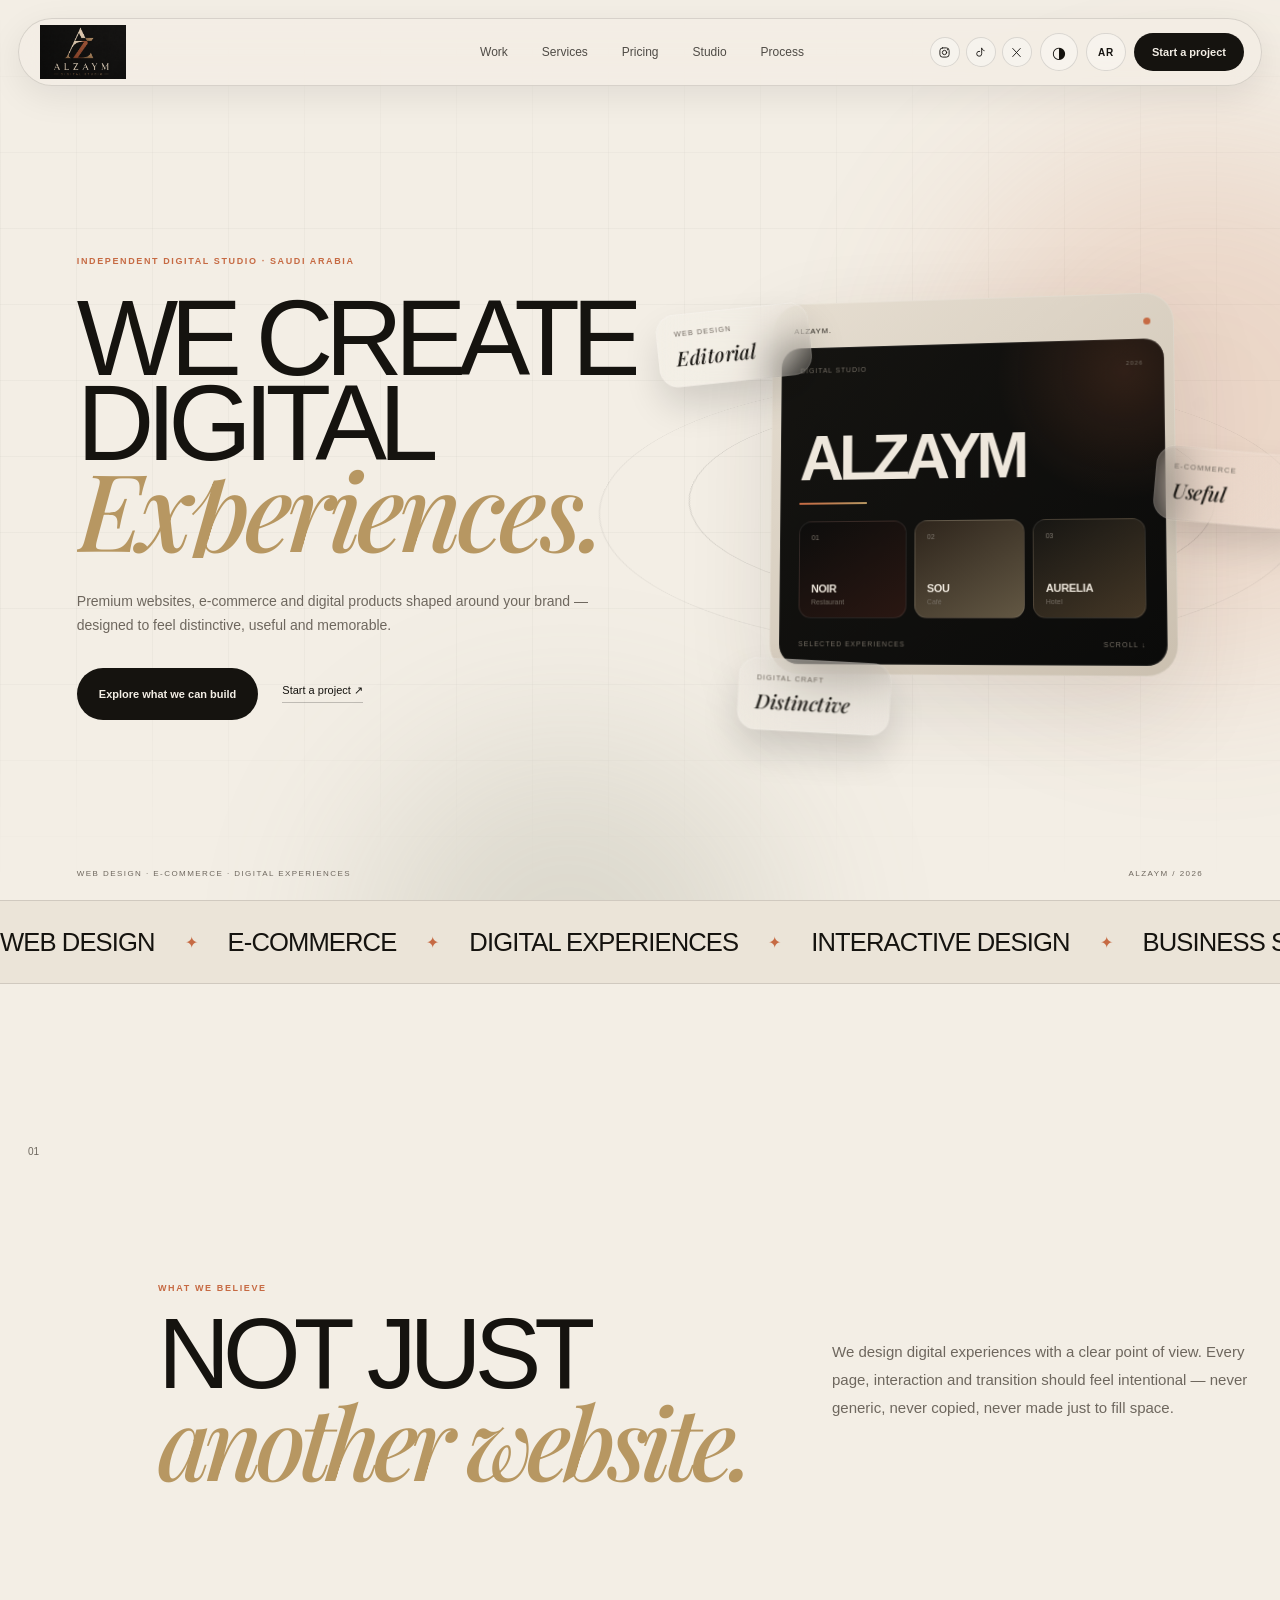
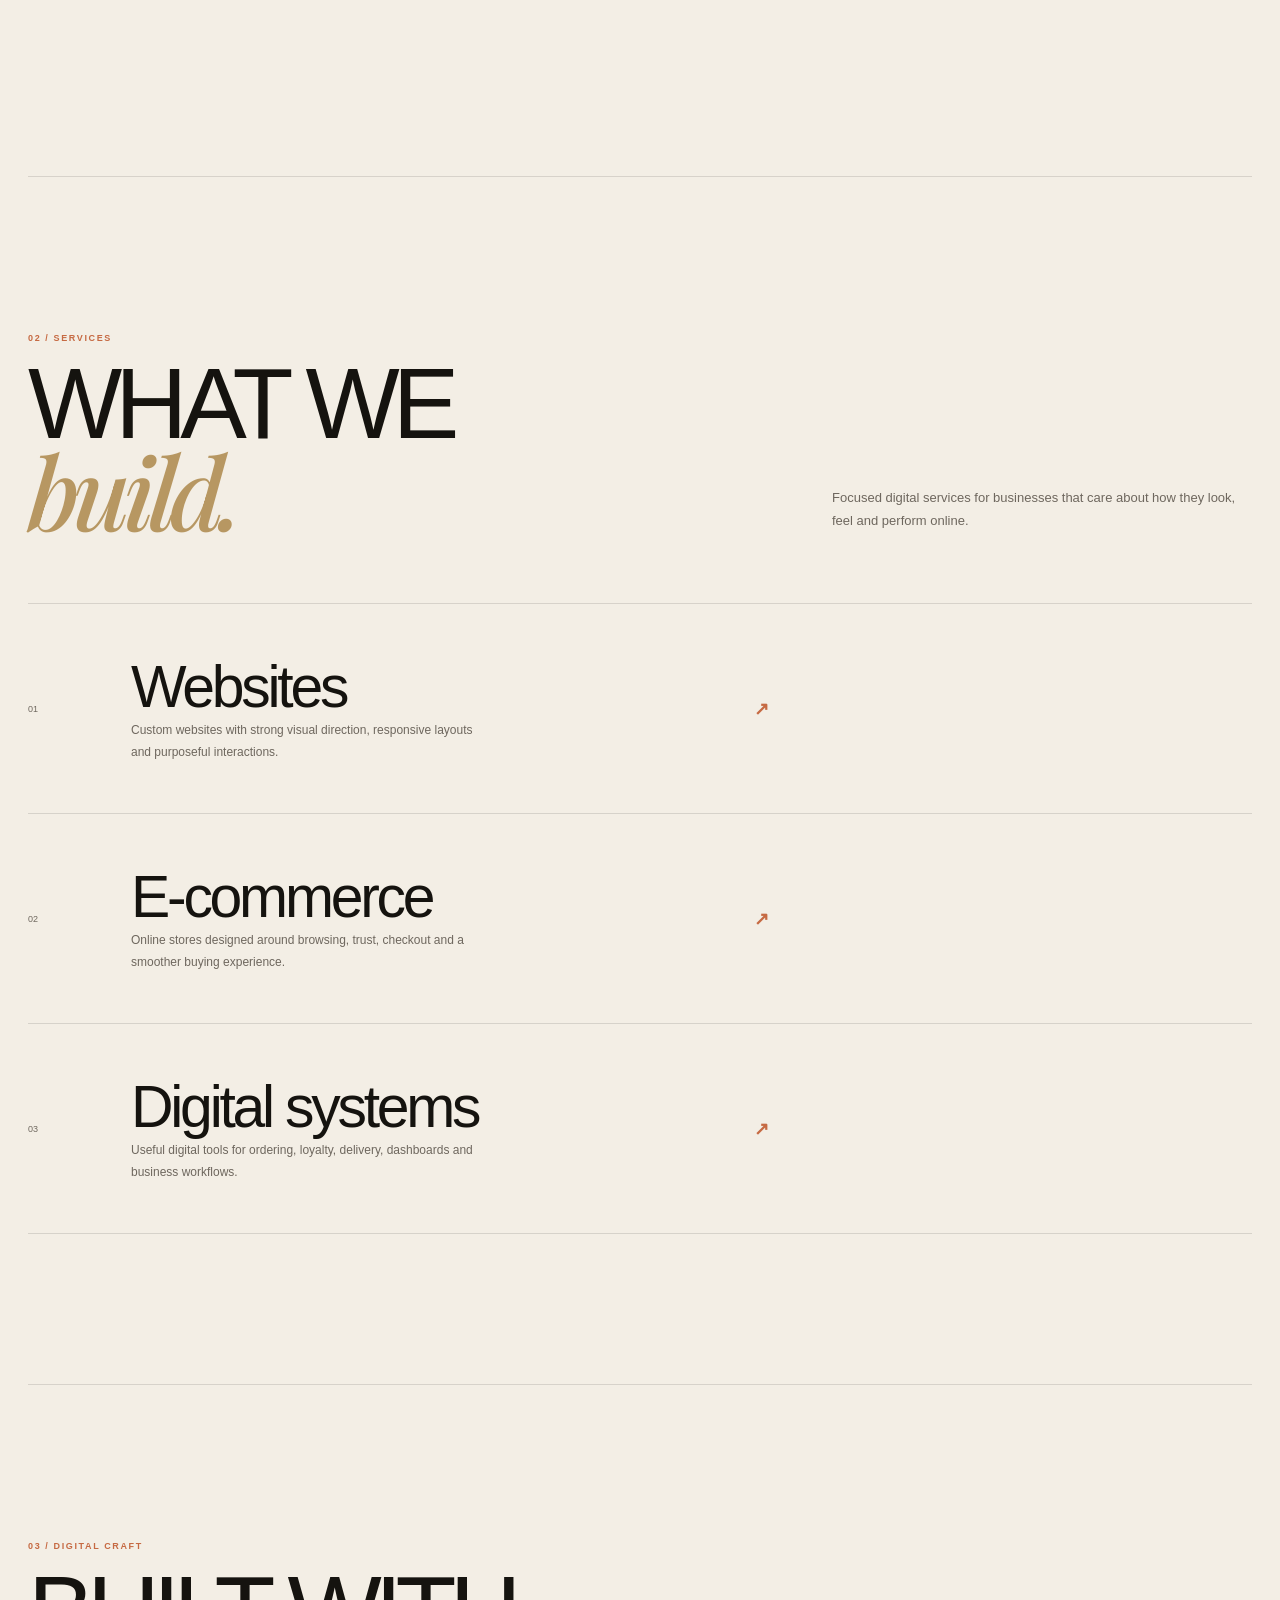
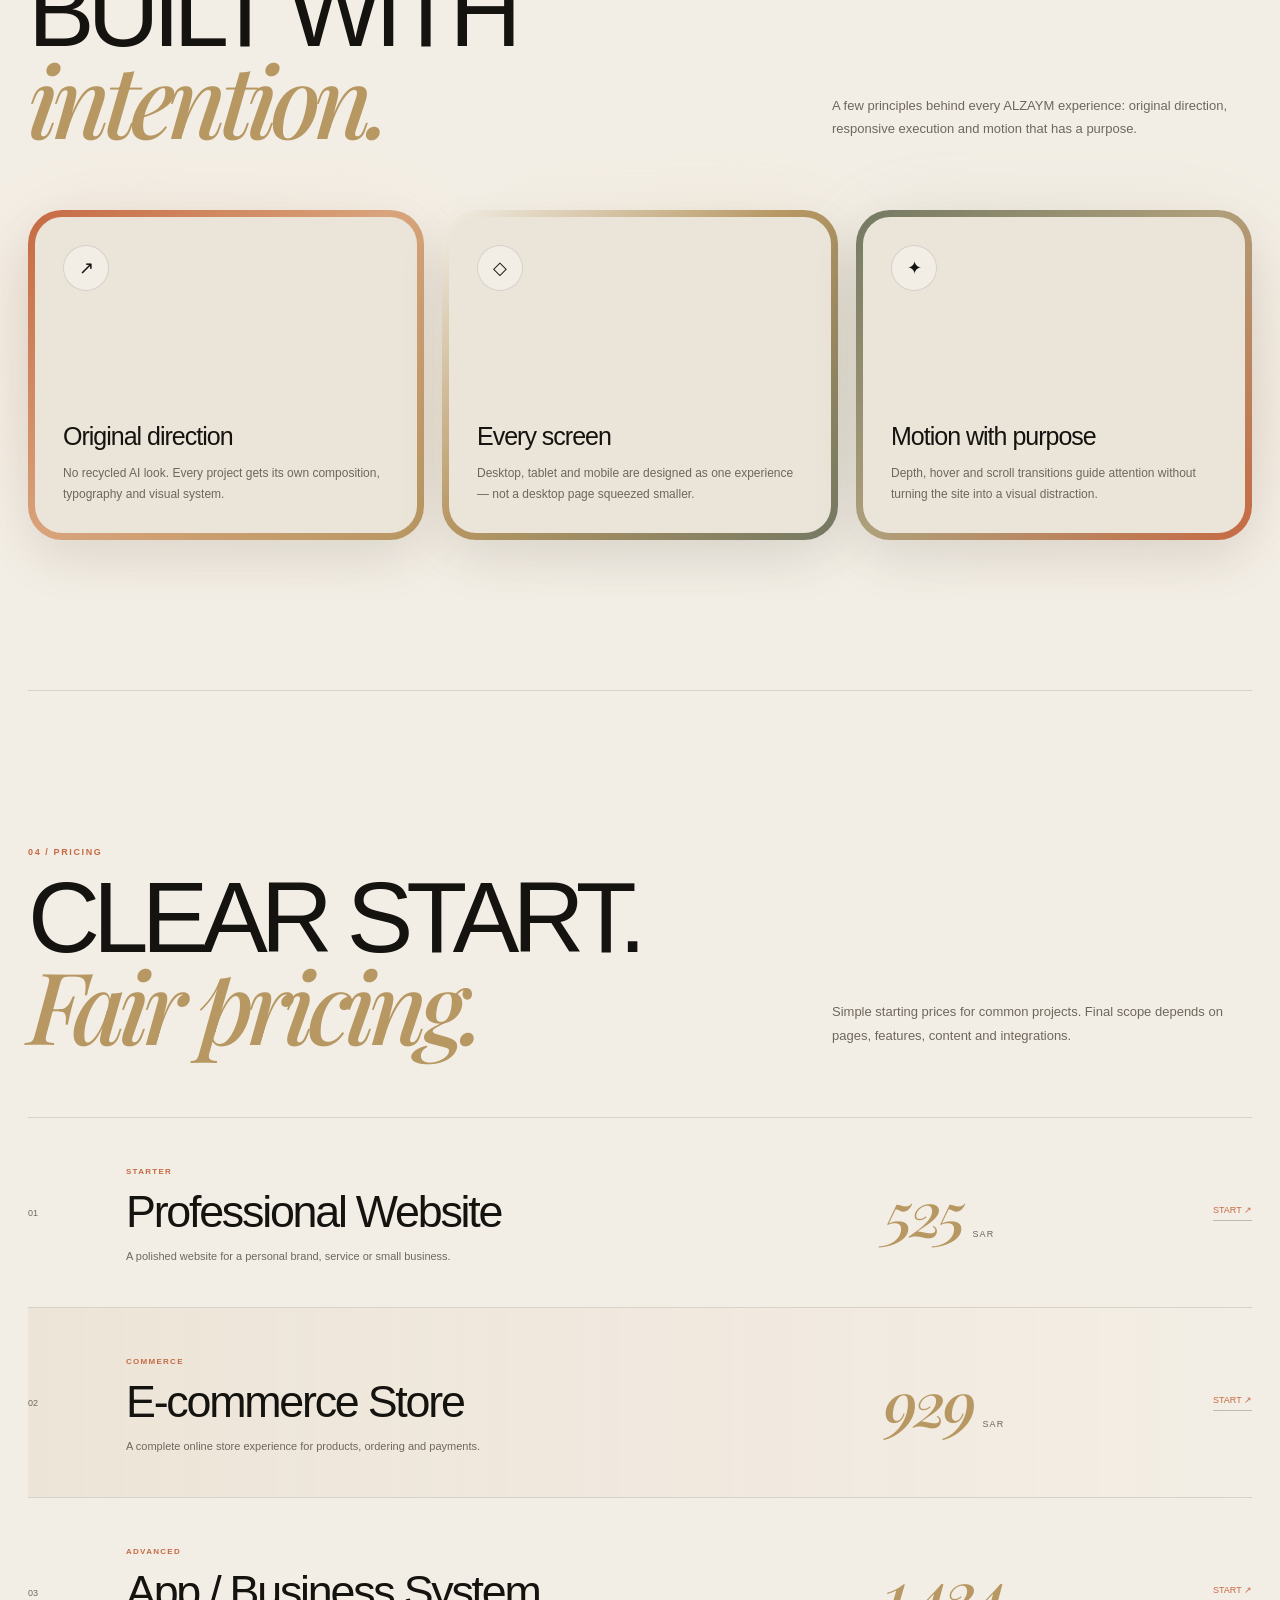
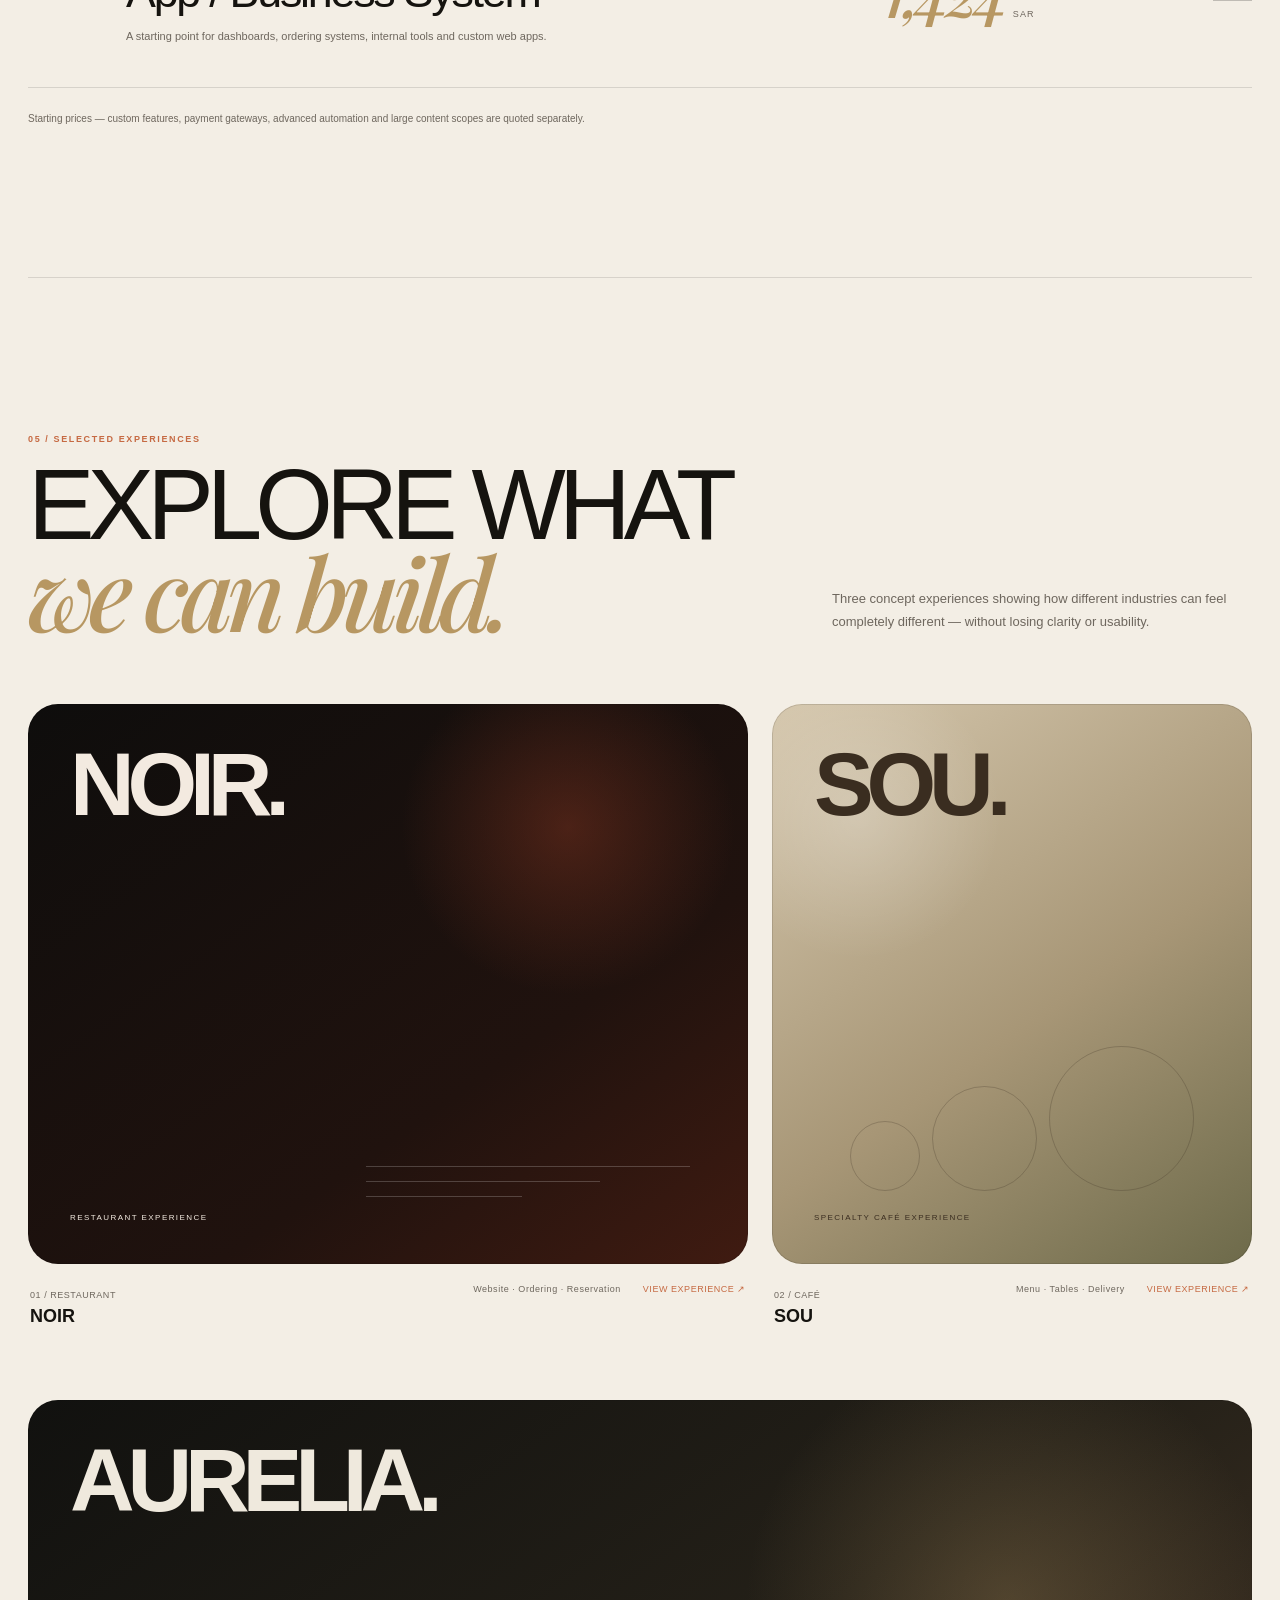
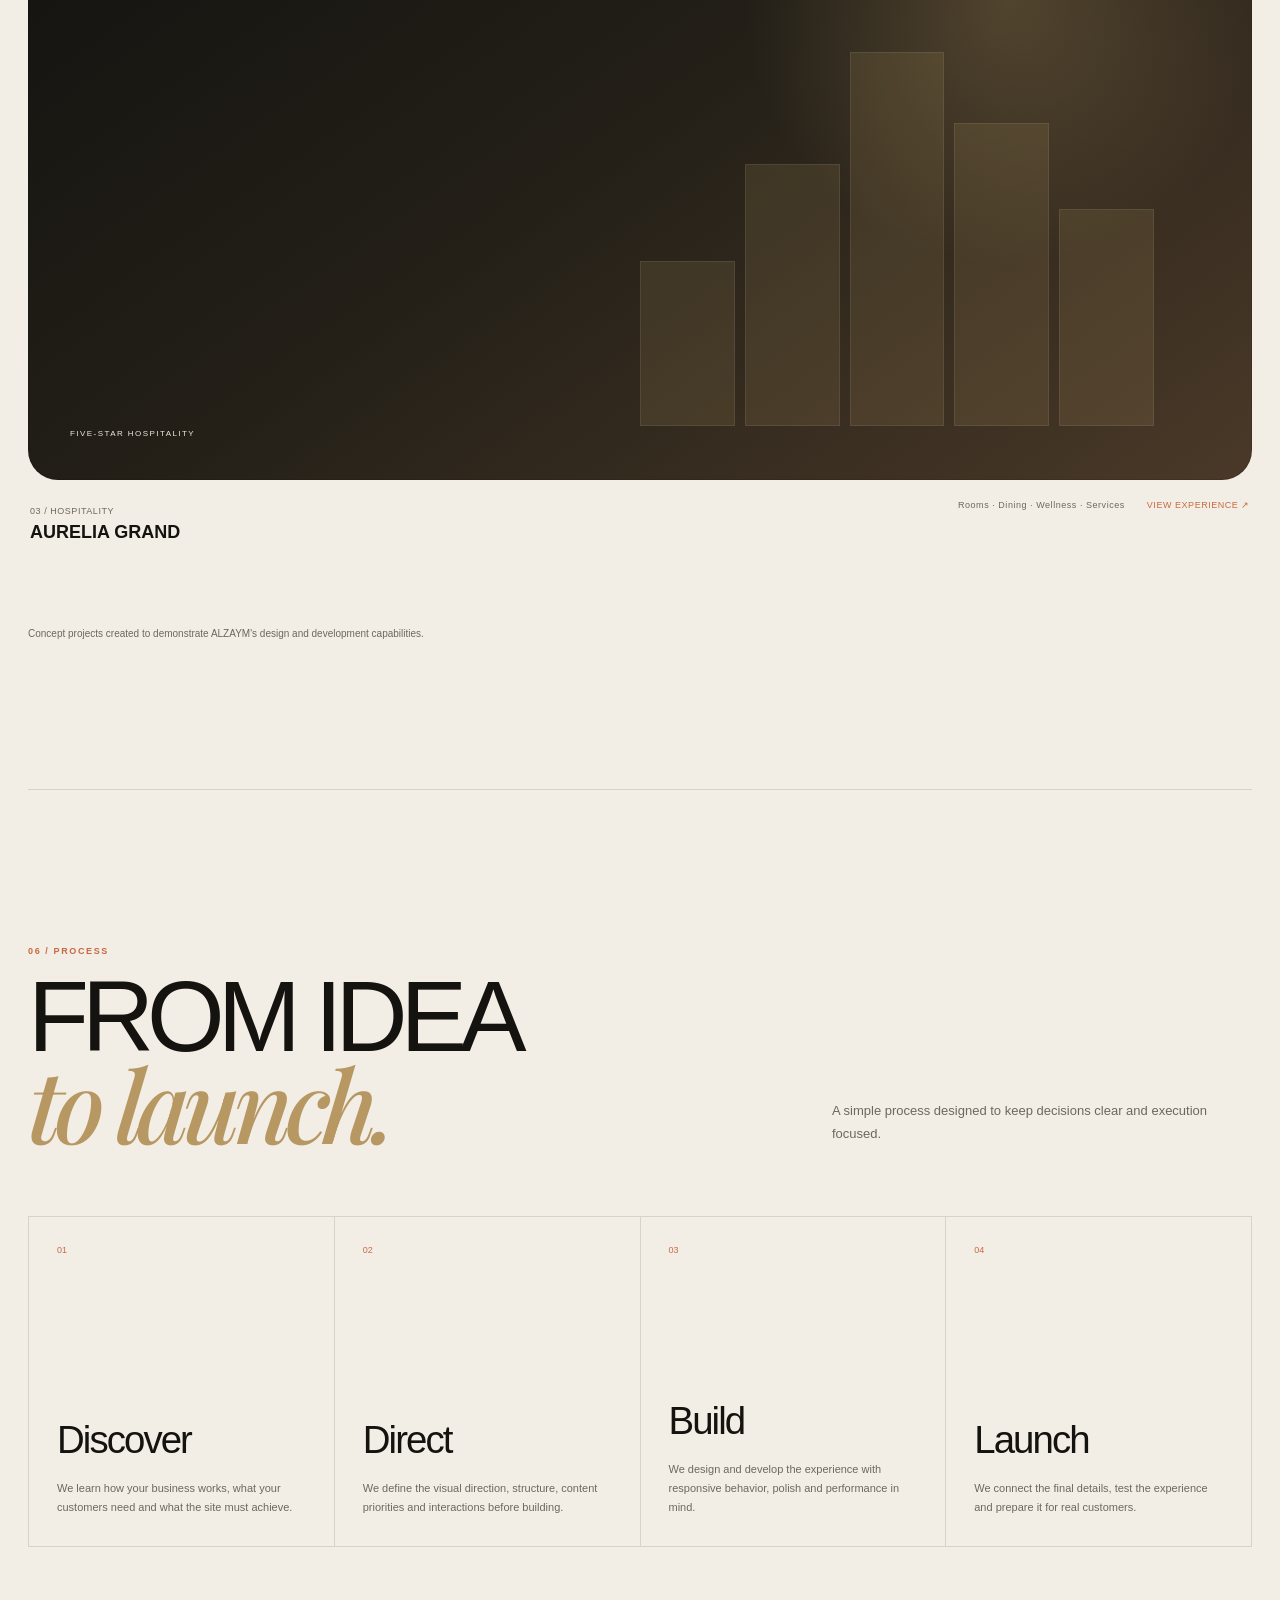
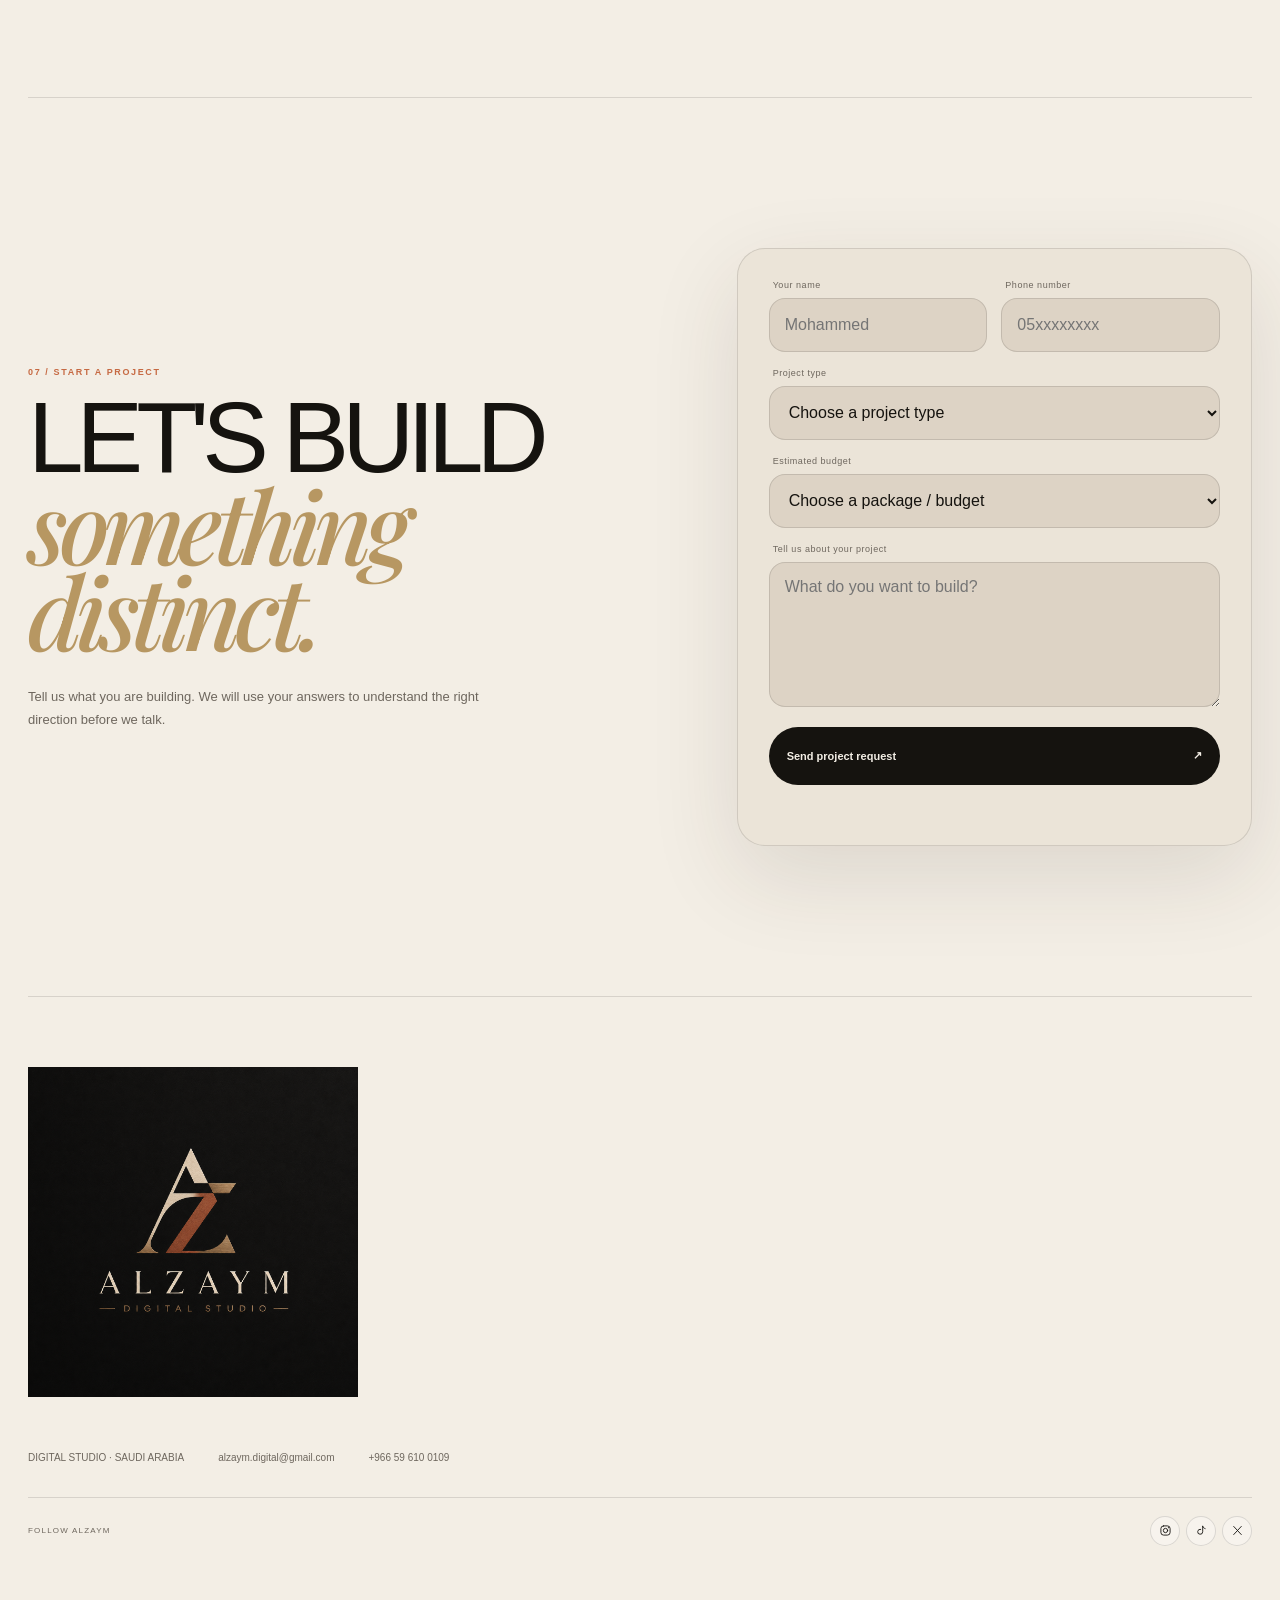
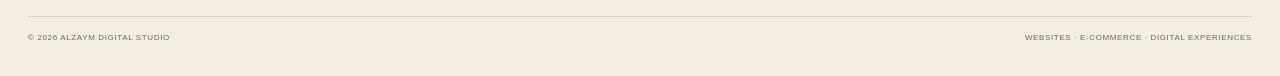
==== commit f4605296: "Update logo image source in index.html" ====
--- a/index.html
+++ b/index.html
@@ -22,7 +22,7 @@
 
 <body>
   <div class="loader" id="loader">
-    <img class="loader-logo" src="assets/alzaym-logo.png" alt="ALZAYM Digital Studio logo">
+    <img class="loader-logo" src="alzaym-logo.png.png" alt="ALZAYM Digital Studio logo">
     <div class="loader-track"><i></i></div>
     <small>DIGITAL STUDIO</small>
   </div>
@@ -30,7 +30,7 @@
   <div class="cursor" id="cursor" aria-hidden="true"><span>VIEW</span></div>
 
   <header class="site-header" id="siteHeader">
-    <a class="brand brand-logo" href="#home" aria-label="ALZAYM home"><img src="assets/alzaym-logo.png" alt="ALZAYM Digital Studio"></a>
+    <a class="brand brand-logo" href="#home" aria-label="ALZAYM home"><img src="alzaym-logo.png.png" alt="ALZAYM Digital Studio"></a>
 
     <nav class="desktop-nav" aria-label="Primary navigation">
       <a href="#work" data-copy-en="Work" data-copy-ar="الأعمال">Work</a>
@@ -665,7 +665,7 @@
   </main>
 
   <footer class="site-footer">
-    <div class="footer-brand footer-logo"><img src="assets/alzaym-logo.png" alt="ALZAYM Digital Studio"></div>
+    <div class="footer-brand footer-logo"><img src="alzaym-logo.png.png" alt="ALZAYM Digital Studio"></div>
 
     <div class="footer-copy">
       <span>DIGITAL STUDIO · SAUDI ARABIA</span>
